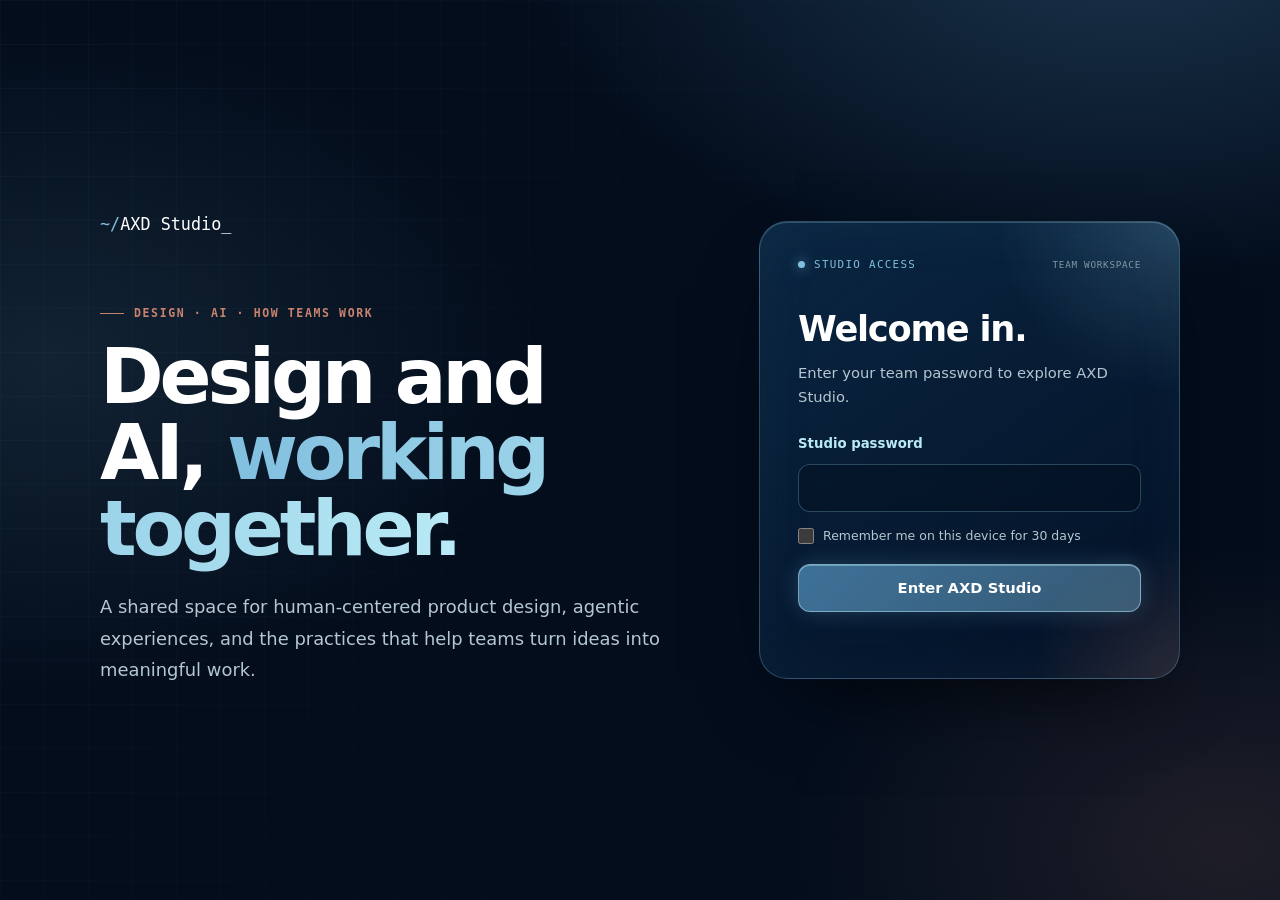
==== public/index.html @ c80568f0 "Fix selected AI Designer Guide tab number contrast (WCAG AA) The selected tab number was dark navy o" ====
<!doctype html>
<html lang="en">
<head>
<meta charset="utf-8">
<meta name="viewport" content="width=device-width, initial-scale=1">
<meta name="robots" content="noindex, nofollow">
<meta name="description" content="AXD Studio is a shared workspace for human-centered product design, AI experiences, and the practices that help teams do their best work.">
<title>AXD Studio</title>
<style>
:root { color-scheme: dark; --bg:#030D1C; --surface:#0A2139; --ink:#FFFFFF; --muted:#B9EAF5; --azure:#4881AA; --sky:#81BFDF; --ice:#B9EAF5; --coral:#C7836F; }
* { box-sizing: border-box; }
html { min-height: 100%; background: var(--bg); }
body { position: relative; isolation: isolate; min-height: 100vh; margin: 0; overflow-x: hidden; color: var(--ink); font-family: "Red Hat Text", "Segoe UI", system-ui, sans-serif; -webkit-font-smoothing: antialiased; background: radial-gradient(900px 520px at 88% -8%, rgba(72,129,170,.34), transparent 68%), radial-gradient(700px 480px at 4% 40%, rgba(129,191,223,.12), transparent 70%), radial-gradient(620px 420px at 96% 94%, rgba(199,131,111,.14), transparent 72%), var(--bg); }
body::before { position: fixed; z-index: -1; inset: 0; content: ""; pointer-events: none; background-image: linear-gradient(rgba(129,191,223,.04) 1px, transparent 1px), linear-gradient(90deg, rgba(129,191,223,.04) 1px, transparent 1px); background-size: 44px 44px; mask-image: linear-gradient(115deg, #000 0%, transparent 76%); -webkit-mask-image: linear-gradient(115deg, #000 0%, transparent 76%); }
.shell { width: min(1120px, 100%); min-height: 100vh; margin: 0 auto; padding: clamp(24px, 5vw, 64px) max(20px, env(safe-area-inset-right, 0px)) clamp(24px, 5vw, 64px) max(20px, env(safe-area-inset-left, 0px)); display: grid; grid-template-columns: minmax(0, 1.15fr) minmax(340px, .85fr); align-items: center; gap: clamp(36px, 7vw, 92px); }
.welcome { max-width: 620px; }
.brand { display: inline-flex; align-items: center; gap: 12px; margin-bottom: clamp(48px, 8vh, 84px); color: var(--ink); font-family: "Red Hat Mono", ui-monospace, Menlo, monospace; font-size: 1.05rem; text-decoration: none; }
.brand b { color: var(--sky); font-weight: 400; }
.eyebrow { display: flex; align-items: center; gap: 10px; margin: 0 0 18px; color: var(--coral); font: 700 .72rem/1.3 "Red Hat Mono", ui-monospace, monospace; letter-spacing: .14em; text-transform: uppercase; }
.eyebrow::before { content: ""; width: 24px; height: 1px; background: var(--coral); }
.welcome h1 { max-width: 12ch; margin: 0; font: 700 clamp(2.7rem, 6vw, 5rem)/.99 "Red Hat Display", "Segoe UI", system-ui, sans-serif; letter-spacing: -.055em; }
.welcome h1 em { background: linear-gradient(90deg, var(--sky), var(--ice)); -webkit-background-clip: text; background-clip: text; color: transparent; font-style: normal; }
.lede { max-width: 54ch; margin: 24px 0 0; color: #B4C7D1; font-size: clamp(1rem, 1.5vw, 1.12rem); line-height: 1.75; }
.card { position: relative; isolation: isolate; overflow: hidden; width: 100%; padding: clamp(24px, 4vw, 38px); border: 1px solid rgba(129,191,223,.3); border-radius: 28px; background: radial-gradient(ellipse 70% 60% at 100% 0%, rgba(129,191,223,.22), transparent 62%), radial-gradient(ellipse 50% 45% at 100% 100%, rgba(199,131,111,.16), transparent 70%), linear-gradient(145deg, rgba(19,59,91,.55), rgba(5,20,40,.45)); backdrop-filter: blur(22px) saturate(150%); -webkit-backdrop-filter: blur(22px) saturate(150%); box-shadow: inset 0 1px 0 rgba(185,234,245,.22), inset 0 0 60px rgba(72,129,170,.08), 0 34px 80px -36px rgba(0,0,0,.85); }
.card-top { display: flex; align-items: center; justify-content: space-between; gap: 12px; margin-bottom: 40px; }
.access { display: inline-flex; align-items: center; gap: 9px; color: var(--sky); font: 500 .68rem/1 "Red Hat Mono", ui-monospace, monospace; letter-spacing: .12em; text-transform: uppercase; }
.access::before { width: 7px; height: 7px; border-radius: 50%; background: var(--sky); box-shadow: 0 0 12px rgba(129,191,223,.7); content: ""; }
.private { color: #8299A5; font: 500 .58rem/1 "Red Hat Mono", ui-monospace, monospace; letter-spacing: .08em; text-align: right; }
.card h2 { margin: 0; font: 650 clamp(1.7rem, 3vw, 2.2rem)/1.1 "Red Hat Display", "Segoe UI", system-ui, sans-serif; letter-spacing: -.035em; }
.card-copy { margin: 12px 0 28px; color: #B4C7D1; font-size: .92rem; line-height: 1.6; }
form { display: grid; gap: 13px; }
p { margin: 0; }
label.f { color: var(--ice); font-size: .83rem; font-weight: 600; }
input[type=password] { width: 100%; min-height: 48px; padding: 12px 14px; border: 1px solid rgba(129,191,223,.3); border-radius: 12px; background: rgba(3,13,28,.55); color: var(--ink); font: inherit; backdrop-filter: blur(8px); -webkit-backdrop-filter: blur(8px); transition: border-color .2s, box-shadow .2s; }
input[type=password]:focus { outline: none; border-color: var(--ice); box-shadow: 0 0 0 3px rgba(129,191,223,.18), 0 0 24px rgba(129,191,223,.2); }
.rem { display: flex; gap: 9px; align-items: center; margin: 2px 0 6px; color: #B4C7D1; font-size: .78rem; line-height: 1.4; }
.rem input { width: 16px; height: 16px; margin: 0; accent-color: var(--azure); }
button { min-height: 48px; padding: 12px 18px; border: 1px solid rgba(185,234,245,.5); border-radius: 12px; background: linear-gradient(135deg, rgba(72,129,170,.85), rgba(129,191,223,.4)); color: #fff; font: 600 .92rem "Red Hat Text", "Segoe UI", system-ui, sans-serif; cursor: pointer; transition: transform .16s, box-shadow .16s, border-color .16s; box-shadow: 0 0 22px rgba(129,191,223,.22), inset 0 1px 0 rgba(185,234,245,.4); }
button:hover { transform: translateY(-1px); border-color: var(--ice); box-shadow: 0 0 30px rgba(129,191,223,.36), inset 0 1px 0 rgba(185,234,245,.5); }
button:focus-visible { outline: 2px solid var(--ice); outline-offset: 3px; }
button[disabled] { opacity: .6; cursor: progress; }
.err { min-height: 1.2em; color: #E9A99B; font-size: .82rem; line-height: 1.45; }
@media (max-width: 760px) { .shell { max-width: 600px; grid-template-columns: 1fr; gap: 36px; align-content: center; } .brand { margin-bottom: 42px; } .welcome h1 { max-width: 13ch; font-size: clamp(2.5rem, 12vw, 4rem); } .lede { margin-top: 16px; } .card-top { margin-bottom: 28px; } }
@media (max-width: 420px) { .shell { padding-top: 28px; padding-bottom: 28px; gap: 28px; } .brand { margin-bottom: 34px; } .card { padding: 22px; border-radius: 20px; } .private { font-size: .53rem; } }
</style>
</head>
<body>
<main class="shell">
  <section class="welcome" aria-labelledby="welcome-title">
    <div class="brand"><span><b>~/</b>AXD Studio_</span></div>
    <p class="eyebrow">Design · AI · How teams work</p>
    <h1 id="welcome-title">Design and AI, <em>working together.</em></h1>
    <p class="lede">A shared space for human-centered product design, agentic experiences, and the practices that help teams turn ideas into meaningful work.</p>
  </section>
  <section class="card" aria-labelledby="entry-title">
    <div class="card-top"><span class="access">Studio access</span><span class="private">TEAM WORKSPACE</span></div>
    <h2 id="entry-title">Welcome in.</h2>
    <p class="card-copy">Enter your team password to explore AXD Studio.</p>
    <form id="gate">
      <label class="f" for="pw">Studio password</label>
      <input id="pw" type="password" autocomplete="current-password" required>
      <label class="rem"><input id="rem" type="checkbox"> Remember me on this device for 30 days</label>
      <button id="go" type="submit">Enter AXD Studio</button>
      <p class="err" id="err" role="alert"></p>
    </form>
  </section>
</main>
<script>
(function () {
  var D = {"v":1,"it":600000,"s":"FEg12wN81s3bUM6y1vsMxg==","i":"9fB9soXeGZ9YV+fc","c":"oXLV5OMLrt3XHEOv3CPk3atXRYw8WUlD0Na0zmniZShFppuOteJLqTtIEODQz1PmYQntAHxr6TyvUQVzCJ849GJ4AgY6feVXumtd+2YmfNP6938nR6zVn+yYF9XFNY+Ph08NJKldOTlBeCQAXUwSFRdMb+6BaEmuf4fiH/WJZKduDOMOTfhLBc2Ws5Ea9ZDcR9ghrxqIz2RQ1kNgrfyX6dtf5749Gdi+Qep3iNbDeeJRvHUfyplx6li3kDaOdeXg9LXKAZixBKJBaGMPYiBsXiJEenYLeZhMew3XDFFy8NE2Qz3LhUCB12/c8Zcg5HBI3CN/gvKCh2mN6s1l4IMZIwGohQF6EgcgO/[base64]/85QewNnTOURrRnktjUkEamgmj4EwTKjOoQK35eoLLn0znckrnMt4IrfIyxadky0IjWmLeO9eh7c15jtzNz3BYK49y+45AmBCftKxR7558FGcfc3sRSEzo2fJu2kANy2d6B5LEYW/zykn7YxflW9uw/kBCuE1dMS+f+VbU2npSbD5MHVZxV9wiWNZH7s6QhU3bNurqFuBI9EN4udP/dE/JXlWViImKXUIh6uXhINvtflf19GAsQyfLrDc2ma7dA7xk19NIk8AXH39zh4+yiy6TNhcGWMsoV3z3DAtrY1QM8meqL5t0UGPGRhmCRh+9sXbe6Ah8YUw+/SrPGetDCsx1rNVP1NGdig5OQ/WsBcFqtLovMpA8BiOXQgIs+mvusndl3rO/al6o7/IgRZsYWLJU9qYvVgYzbVWmCPrtRoEIBLwanPc7LKJd35z4E1uiFjyyLUO9NUIovxT7EqQDpLxunobB/0fbP5NpF5xJJYMH3Iqm9gTeZODSQQDFLmETlywX10YS5jDeKjxssjSHVhEi2G6c7EVqqj1ilOM1oh8n8yiZcWbgcgS9QpOSqBq0fBDTqrWwu5Akdcrpyr/[base64]/6zqV819IZ8vO39lRRC82rtMfav8Y2vDvfoRmQrFYcEV2bkuLrEWeK7reIEhSoeevaT20FQFksq2+ldpUcHBVA71UKhSrzDmsPWhMC4zJIdip0wshh9+VXl7+Q+NLKlXXwogSnkrkui/3WOuz2s2kYdBBROQ1oqIeqbaqn1P14ckDisG8cdFww6a2zfj0BhDJzxTNRDH3zcCx1G36/[base64]/3trV1kRpQqxGPQ3SX5hv1HRVfAGSYTkZJBNMzUlz7KaruJEETCc4Hcp/2XZ/VwosZJIZJzO4ti9FUvJLh53xFlp9vEZf1N89b8OvWX44/f/8lPYo8O3r3v6XOirKkmpxZcdD7LXgdXi/Z2QhOTSUDK+hB8/KUZxoAsEp6bM7gESWtQAID/cBQytHlwY3x0arr60eA8plhtFSkF8XV1m7Nqcf+zifVupD68lMbJO5/Kqn6XpIWAQd98eQxEoSZSU9Z9Py0qkAVhs+C1vugPjGAMcGVAMEBUHtY8LOermTAJwYEsZn/B3pGHBYiKp9G3aa87HkVGX9LPYR2vaAQ5EKvIeDBwnPnkOg4tD+/y1aJtJf7ivdsufCOjH83CTkwd2XRtWy4DyYJJZnt3zlXaR8m64O1TpGyXjgNhKHA9xspBhUpWoxwYPKPEGB/absV+C5jNWSvt7sCL1BZfMSniceM9FhaI41OjTh6uzLHqPE6qrn+pwTP5sFPTvVoUScVr8Od19D3XLv77xYLqeMN/fLxVIw+UWnNq5C+tDGaoJRyekeeixJZsG9CLFwDQMHmHa0iM5UW2fGq/4ZJkzUaS2cOtRhqFmQmcQWa29uIboDIoGMT/29XVaLk9lXK0vRtbYkBx+1VZq9jlDYfxYx+duGTk9gcm0Ztgxb+ntSij8rJJF62Rz631VT96imzDA/Pcj0jMGFughBOZ0E3Scplj5RwABiOU94hhtNuoLfLKOOOtHf4Yyk7vdSSBliLx9V/ORsKZULdyC5LGyh1aoMZyaHAMzkbjAPpakYet6lWiLcWvNF65CU4jELJKGtpjaDWaw+rFAu97YezdsLfetQITKGeBix6SCj2mrouWNy2f55TaJNjIk8aemqlTYCLQMjpl00wy+h7INeuqUvgN/y1FerCY0A/dtf2EXpZfmG02ZC6CdX7/9px+z+Y8JvqrCQwhSSgZofzlQ7xNuuHd1yc69QII4lGO4HufHJ5r58hQD701q279kP0zcitCDbTjfRu7qOjB+i5lZje4FA/7IUGNmyAnOWjJPTzg6fjduJgcndxttCpItRzGwhCwxw0TsrPOYBz8blBSRCf41BsNwPb8g3+JerAkNss/P6SrN4KU3CIcdqI/Wj0uSHtOAZ6ZdOGaPjA24vVcKsA13g52Um0FkrSP3vAI2X4nuz54u7zr280jiCJ1gmHnlxk/kF7UGn9FDO9j4d9ALwQfnkcncu/d65YFqXXgYb7q6QELdiAALtKFwJpjuq6zawerO1oDXp6XjLAA50bDkV08ehL1Msw2RETt+h5hUERQJiyDTmDCVxU3EdTU+vjEdIn/fxasd02SE6/DaSIAMQVex9442KKPMDfclganq+iYTsOj2LCauAonwmilsVBctAiDINiFBLC29xDKHuaz659OpZw3ChJOPJ9BxOla9e5NVbIJuLwSmkc9FMaUIiNeorrP3egLgEcGfO+2K02M8/j0Ow6lrHCmQV8DqwG/rBPCTWmVZAiE83+TlRkeCCg1l7a9IuTXS5zgQQV9pcjdxIEcLciZqa/j11rVwu2XUjnvTT2YhrelINlFy8ohn0Lk1fgMOjk84i4vnay6oYaNZG+Fx+DRuyRRtcHfJSCnWjx0FjLJvoa2TELXHbPrZ99q7viBS8y2vKbH1feT9h793kCNtJVak2TbXgAISzHa0X1uwwjL0k+PlKDvbopKsWGpYlqUDPM9rzHxbvoaZzJ/thF7pvwGN0SR16ry9w6K3uNAbRnvGAw4d8sbVlKmVuRZOOGEo9ADCCr6BrcZLKa+W1giUUOz4cuBmPHwG92u95iamjEBv4MzQmxelih3Qohqbz4NVfLPOYHfs6FgxCvsq0MjEUld/tb2x6omVbxEFntv2z1mko3RM71xNi57B6JvSkUsD47Rs6ftLOXQELoG2oFIcfwemt9/88Dm5cqj3e8/4osDh2fKf/bnbquaM7GXv9zjiJxXbrnyRpSYmuLYcrHaO9ILJx0utcc6yLc55/ZdIl3tsbY3QHfJvlMctkilDNmBOEyS+tAYC/uxPtx1ONPpVckglNXYv9eaOwecP6/lwX9lpLUMvPlzQNihOPyu33CJpDVKK3bExEMqR52CDm7jdZ0KtloRDwXOYgess6SmzO6bizGAjXXHM1ENCxEY8wyQ4LTVeZ1dCzVWY7p4Z/BTiFXOVm5i1D8wjX6z7a9WGFyinn7VfD1hF1sHMTeSn7Dr/mzxXWevsENTpFVHqes336kNpfT+biMr6CcWjTXaxasXAh0cxhOglaM+jcJR9cuv/2vQYgrmhL/SpFoUlYWisW7CYaFTv6TYwsYU/x+WxF2enJLPvj73VVs1xmDITApX/7KET76NO79Qx6ETP0VYnmNXcm8HMtXXUi7EDpm3hnwAvLIwF4jcXOie2tsiFT+AA43U3WMIF5r2thYrYBqS23hqoMDSW7ioisUhsXRBLKFzeGJ8wV50Ay0TooJm/dCoqOaScS5EhDwBlex6ST+Wng5nYF8q55A3KQSu7izMsY+FiMP7RHip/[base64]/ZG0zcFvddbBxb9A6SIznagCHz4CCrlIdw07NAZgrZiOxvx4qUa1uIgj6A8a+rnT1CiUOLYZl9jHNwUXqDdbC5CFRs3bEZJwuf01cdqKN+au0yRS0ApQmQIyrc4aFBjBXcvc4QrnVx8nOWtW2Ba29mzpRzBrDgl/s2ioV0Wsx7zAyTMx8M8LTcd0jnhGr0a2z6BPBy0S5rDV/hgq4YD+rNgqXO4G2fCr8yenoEkEOW3tkSkOtRbQxONSMhcLoYBHNEnqvPugSmNyXvrfXG7f+w57XbzEzIONckaHkNq1aJghqjFCCXZhQ+ZZ2S92O0z84u0AeK/AJbmStw10tCxssR4YbfHPFFdl2YlHPCMNRZhyaCOt4hgec1E/PriVtJrbTjwFJyaJVOhIeUZ2TyEaYxKrfWm1TJlspVT4orqdUr4pF+Wl/IrUefaN5NaHRnk24mKlXTkIPQ1DjymYPHE3pkeSWNVcmSglCYoF/nS+b6FaUbUChs/w4JRI4AlasEMIC91iu4dG4VSgG7KSehfRo7pTm+HwoOLvhLZ2slMBha4X5iogcXtRm3HZXGm6OD0KBayyPoktBU7ZjCO625iabByPpyw9n5EreFOGWAqcRuCdtJxCdJXagRNdMCYQQ05gBDBM8b2olDCzCjfQYdSJTlhqBVn4d8q0GF6sJG+lTsPtAUe0ySXUlPA/lyqJ8OVohStAa9ALg7Y2uAsVv1/6B1gclKnQFrO2tO4rNLP73C7bAQeFUpXVqcXzoTCsv+p74/GZqeTtXNxgfMYeFBLURWBsvxsmTEvygr/MgDq963AzeIP16DsYq42NlX72CzdWPSspbN1vp1IhhDCs/eU57OmYlBLoIUW+2+TTjmvsVa8YZlTbYIhT1sp3eL2nQcZPGOMqh0zvgeEQ+f9GDqVvDcpc0C9CR6Y3YGlMNXSnLYYlDlX+HdtaA8vDRvcMRkmTblcIP+CVreWaiZXQ1NCG8K4ElIxyA61kM/qMDafiZvxcEYXGbTc2I5+Jv46L85Ms9bmSvs2owntD89UlCBkcyIAnMkqlraPBhXYVxGVtjVAK3bxXCJ16qXnRT2x/b+kA7J4aNymn7504xoyHoLXz8Wot42fnI/Sou4ayndA9zOUk8BeWuv4nbuJP/rVhynZdm4EGBtcZENy3NAixNCzGcirkm+3z33nY0keC7DFo1XellWPgbHjtU0BUUPkk+3zebwDv+xzRMYtQ9QYlwc3PJs4eNlEsWK1JXOESCasmDC1qNHQEJqieXt2+ZjGurymxRAlh00GJSn+T/B+bFZhgkK542sTQOlehsxp099WIfmeV2+fuJEOceLHV+iOGaVwLOJq1NP+ae06Mxd1FHse6rgzbzZ7YmnQ3xCHJ60HQPoJbrZAsn7E1r7XaPEGgrRiOhiY33L5j9qATU96SgIePI563ThF/w2I8lEXwSBl0bax64hFDB3kw86mz/CDnKPHiE81fsb5JMtj/[base64]/HmrAaUJuOh+mPx4JVInvfy8F3LF+rZlw/bJbA0DvMMGb2dC8EgaFrZPEieM7DVavnaUS/TWWEH/uc8i2pswYd7EsbZbQB0fmzh8Y0A/4R1fGFJh4wOfQZB5hgR2oXMvNEeTfhlVlIEBBx+ORWMtEqFQynK2S2xISnm8g/rzuTKOOw4g8Xma40dXlLdlNpsiqxJQbru4dXEBFxIn15l53d77HmMatgnCwEnO8tlof+uLe1ecTPCcWiMTYECLKDPXqy80XAJeWo0QEnRfHN7aEqqD8V8ADpSTsUO5UHRoZ06L8NApIHuoh3usS8Qq5MofVCnnJYP9J5dK0zFGdBsMUc4cSQLlV4s7+R/pUgg4sh9RJbnydKgFFffvAr411fZ2wfecVm6d4ctWpRGwWR/KJbIL6ebKVoRVEm4DMridl/wEnJZgz5pJ7sPXmYEPYUzmwEOFJVoZBqZu7sbyz1Rq5Bcsk43h+2Pe8TPJrGy0QE0jZsJS2sL3Rbu0NzUkiZKw0f6S7L+hPhgNq84LtcITBq3yaMKsJK5+bbrT/2Q/25084UPPcNw+zjjqB5W02ZReorKCF+XETijOKtU6MgqK5jlnUzlOIeYby4Fil+K9IjCzm8JMGrSqKfakdC81u5RJ/NZLvt9O+BT8F4q/tbLm/kh25w+r8LVGlFg7Kp2kVwTaVsMw+xN2gUhOEPrpCqmu5QKYhAj1wF7Fn/BoxeAaoj9YWbaiknEnxZstDqwLtjB5LoI8uRch1HCc1qwhyAoxkwdOEIOeyB7a85uqjLgsQSuOAuA6a82RPFjFhQ1KQ3SKKcmeuOEntIo1oBLXMOPYqyt/4pQ/jB/MWAT2Bdj7QxlL34X7Ffg9UeNwZ67mh1w39uM48HB7Z48cly1kg262xijXVXWJ/0zUTPjsqbY80nkhbp6JJKJ+7uhgiG7KCeJq7Vg7FnO19ONt1S8emVnz08KkXwfhBl+rkluODT9gL5sVGFfMX8wnz9BD8NbRofEyuc32NIlESMHXiFgyp53QnokTmYSv82OoHBkyCESUl0uzStS2KEnoJ3Ky3yiqY/iAw1+frdPn9YMRGy5WgfFfxM3hcALI63hkbdVPGt5kV8WQDZk+HGtdms+AKyxSnopuwWDmYoG8tb+OyLZB4KCmPuQsX5+JyNkLGfAwLaduu41tG17TDuW/V0R8rYWeTa1tJq8jaSh8+llWbBpIHufJkz+KD2U9dk/88BMGlNdF/4iROYqgJgCmzm6viF8ccl3C5Unj5cBnNocVg/9m2UTxReGP24jrg9EYXcG4GGETq3BGDUyXZI4FTxduGiJlBdKXmkxj/gdr/jMtSKORMU5KdsqQXGJlIJXsf1TsE8KgvSwMJmjOcbPgWa9SPmQ6QDkZLeSTTxuprWT2OD4OtsRNDZy7K7HQHZ1Pkq6purBNrM+r7R0W4bbXMRUOQFYK0XnjEQaUMphd4YzLlO2/6F36zrCTEMs+Qi+1ai8v276I7fUI8hmEkUOKbShtzdhC81u2CJYSVTehHxUB0S7CjNI5mIKchuQh1t7BQmuyDE3pZwi9lA4coycilpmKi1OSDY/3eVCGxaPWjhnFB6/VzQXBXIJoW8LFgNJoyP3QKAdhlZEfy97VYVN+hp7nJeL83SOJbYjsKrrIbdI/Zeb2rZ69gT033JoI1xx4Uizv8qTJfN2p3RCrO7Tg53Uqdk7X2hgZix1dp735EZP0cjaFltatn9qQ1RiDgLtmxPNn+z0qmGz1J5WVhoB6behlehbtXVX9JzKDh0m4kK/UIk9TVCLf6mIgUApgR7zYACLe2WYskVL2tC19zKNoFfwMU895UaOCFPexudjbYuifrDNUxf6aKcRl9oJRMiTHndYyYS3ZHCq+fMwhNZ+VfWDfqHlLyAPrq4pmxbWwgDiR9TxEkTLCma0N7vJv2oRUJeE/V+NZXIJR2FVfSpIfIqR0Mfc4kN23KSdcfQ5DmLaz8VxhL9EVO96h0bnbd5BghRCtvJC/DrC2pjVllNmS3F+3sWPFmCp2GQTMpScYVVRswY1hqQ3a0yBezAiukdOjSGC6K3wgx9cRRkHPtIRTiq15M/ybYLcN151dbTLTG67CQQbTRx7n6P9/QC4/2MAnyig2vVYZGXxRBLJO1hnrQ0juwsCxwyPwV64RDqphEhcCdH68ez35t42y5QmtUUOmp1kyhGJy8MFUNFAWwthl2KJLX/[base64]/foA5hkkhqG4i14P2K8GzEEInfKnTgglVDRWsivQt+UcnxI/r7sDQhj9JCI7aW65vTF0msFkCC0BVWAscaf9ACqMGz4/7pdH09A3AH32CB1Tf9hRgCVsA/g+4ESdgncCRsrCJLbnRF1rvY9Nry+PHn988tV4PdcTV0x57D0Ygc4EjXB8oPXGVxDyH5G12hLJDHrExi/nBivOWNL6BzZXYFHEQExF4hhIKzYGYVtMepMO2Pk9hD/DRny2lBAgEJ12CS7dflCPBBtDPhIJCATTWhAqj+DK/elBFjL6HljnFDifDq1BO2ssYTN0dMz2Xda6n723/CZEL6uH50YJ9gviyjnAHTdmCfOySrYqXpopea1WZqax0cJ3UIChz15wYmNcVkusWt8WV4ORvAtI12gcASSkEcXa0xCr2SLhfKxqgDADiYuyCdm/7do1I79yiwLCynEsXPJPd6y3ARgVAB7R6zD19Wvk+UHjZ8vc1e248ZfReisH58r6/GF/pcKTp/B0JgN0eixpLpWVDrNel7NaDVpEUknKqm5M6Y/ItuDmiD0xG3kIXKMqWk/PP+P4mANmba0yPUIZgGxnfxgyRvDTfuOz6VulQ0zf2f5JMIR2GXxOtVWEGSEWeX+AWZw4iX/j3nzBmIzoklblhqsH+4sLkbg/EX9GdjrvSqc8dd8OgSYEfsy1403Ths76HuRnzipPJ+s1vREEGFdezTMU6uQKpTmccm3/mQ9CN7xCk7H4VAfH4qJk3J6BO/V/dj+yeo6q1sN7JrWVcq1ilx4u8lt/bpUuqtWDfUYX2klaSRvxtz+A+M/eDqFquTOs4xtD+ZFtl7FsF7IT61GVyfMSugXJs64d06t16wHFkXOrgYzKR3TbknYmGJK6oFkpIZuTt/OOLzs44OM3J7P6Aw6l29eHwKAifcYN9DCbjf6jHIK4+z201t0AFNF2/+0dbJiNm3Anj8T4HMrP0Axn2AGxlbQQXCXYnZP0OIAQyUyBapXREN4bFiR24QRt0OgjJvk+IpaTRORJUQksGvLgZMxkch1jfDy3EIhFJ+zY+2KMuSh4L8PI66pzg+gwSYQpayFpAYYtV3VG/VdDFQs1sB/ObD1+LSxQi8GdWWi1zXILPzX3Ynp90sm5VDct05TnX6vHcbXKWAMR80lcyzMUOCB06d6SjV91GSpiyq2wadXWvVGAZgZYZD2lRcyhyGjUiSMTe4Dn8JHSsrdpWjsUTHASVLbB2t7bkdwE37+Cz+04OXgLYHc8OtvW8GF3Brr5agycYYnigzqrZ2W/3fcoey2rPOvAtkYmq73QK0eroEz8lQRYew/3/JsGieq+DObhtBKBy8ApOCwD/hNy4MEWYIqYl+oMbsChGJ0cVvRPzf2ffFM9B+jSw6d8850mh1vM2ZjoqT7Wwnx578Wk8Dpn5H3j5Hc8sCnilF8TVx4KZBGy40E60SWlFapuppGQaS1ZNKkGZOIid129S2TNl1wtk89yt3vKG0zI/Aj0TmUjOpAdOYwJsZITUxIhHM3IThmoW7xjgl7S/qktutJ/+k3A7ug65GbUU/rhY5C2IeCe22nCXKa/SF+sLxf8pJU0vLlbsjTXnqhcHCIJQMMC/QW0IUxlLW2OeZIYPHNj0BGS8vzNV9kjxAyEh5VwM9lRfFfyvS+snV9j59dqrAHcg7/oudHNJeh+tvbv6q8oIBaATOtIjGrtFcfmVkozv5NSBIj1DEyFlTzgfyxCqq+mvDUqvJRM+IrLAjP5G8WL2iNgKIoO/dXO4v9EfsHUYKh4EA4GBjAUVPPz8F1rYL8Wc3X44wly/vcosYMqlvbyWM5tK6uu01iXLJreXKRzLhlHZ4nY7bjnGqUPAVVp60bPGKAQ9OTOcOGnZtuqzhO9QzT9Wt/iMXgiI0K1fTqE46myQDWtJ0NisG2iLNxXwQmjB5hpHKmb9SGOY7NkJTUvWdE7u8ziHU7cmSk9qIEWIl6usIDk2cx/xnqn8KvMjhJlxnEHkeuxSWvRGrLAAj33FLZ2/3aIMeJczwPE4+7o2tgemUmBmVOSr7P5LchMxI0UxM3G4G4mdwz3qLP4wRtv1lCBut7fpikddXkq4KQps92W8E47G79TIKlb8NILFlAAMFos/VLYn6sg7F6Rgf3L03ECggrkWZcZnpScZleEnYLmVl/tZmKduqRNYnEeX53Sm8FBddwUucsojPkBoWEYG483YMHHxceaG/H5l+TLiMH5Fy1lO/LPT/QO9e5G3pFXdXGz2yXqCT0zf28efSOmWUaWAmx9B/389jDNHc/gxtMGNPRXx/fE/xxv2bm/Ul1CKEWrLs9SFtqkEuMgycLzRu6LYk2pnoDq5/fDqk+CjGLfS0vdOFLe036jpcGwiKowLGpAJTh5M3boD6WKAyAWTjnT7HQAZiBgwwEc5cXq2ygBV6qYi6zNI0p1XrfmxluD64/uThXg9K7x9Jtr/VAEXTnhAQ2nwgy6/Sz93/4aElkxqOfiqGMdn7uJy/jIykeaf0/azmHYXxFV11xiBuoCzRJOA2Yt5xfPhfIhmfb86wje1QqIekMUgY1QFC7du1GUvLfpRoGiOWUCRGN/dtjxiPTi/ierTMC8eMoXj08xlP7oT5jkx8+6rFy14IxzrqF6eOVxHd0/c88aTwTnWRwtzYpFpfaQBcF7YpphHw+giDyxKAmYKda8xYIvSHhBv7JU7/0deDwQnlS/SGIHop8LI3au+rvWuLEFKwEcvPTWPHquP8PJaiGoMoZTyNcXVHPXrqVH/JPixbdC0E/6wcANmR/Rb4zfQFEiZ7ecWuVsoufDsvD8WEt4FZ3q6HjtYVYxRLPiRQayQyhgmVk2/R0/+6sDRBYde2PRj8CjWBke3HcqKFuGH/ksgGLg65LpGLZUfcYeZNWnYTewzhfcJGOn5vh86J3XdNGoS9MlAhIvP+vJUKACu+QqzmkhZmbte907GKU4AYXUvAl7D70WcXDD8Mg46mU2cNqEENZ5aFEhgUPRi/+c3NkkeVX16v4ji2foSCBvgtq/Q+YZJHx+stFCDoryfzlEHlv4FmydirjP8YiOYFFntKo/aRuelAAXR6BWkQz+B7Oz0N3YrUMFzDq/z104/1ECum4fbD6SmQ2GkZ7SuNcEknkmqMQtOuUuHk+vXpnis9KrY93YRlmmrJ3sz4hKkJXUKDed8FkWtsiWNZtldFCaLLjv1SWDA1iBEtvp7xh1SNJUSY5ZFnfjvyttUUtAgNRjRdIY7pLYrW+JGDL0ahjlEJu81vyHyCg6DdNEzMlIEFEa5tto+LV/Q879KCOC0kIDADzW4Ftmbxyt9UgzdSSZM46nhLySBgOp87nu2Kb1sGCGPe+GKuFdC8T4blz01J1uqEcRHQsbTqHWbq/uLcdjOCGckd5KgwHjkvThViu0uFi6RSeLv43W5MPSEZ1tu8DIr3NM9w7AVeByCbGenafLMW5UTGDlccczg8FQMHnJnK0XDuf5EuxGpmzyAb4SrPIaLA5RYOOstTlx/CDWRLVV0TQOBWiG/g9hU8eV/thtJyfWfP02X5cU1EJNq4F87WAC3eQYgdJ9vwb26zNAlbYW3jm0Ne3KabKo+HHrxFuD8hWHlraPyJ0mdkqUvhpgNFq4ZGEBUFJ/mWPGsfvLsaYUi85dB6PL8gqK0N4CAgpIpm1ZgHUeRxdj6KsdgT+Pc+MhhSv2NJ3v+lrk79mtxNCFnNG4ZDFcy3RonP9L3I1SKQ0QJ/p//YZk6bIhBQ/Kb9ZLVw9k9Qghtw3c/jFjJWrKndART+Bs/zgDXK/2zYTxx+w2a9UipGRbcCNAdaVtg+p7UTjYckmxd1gXhgidlaQqFlPusooIdhvJzjBIZS6HYwLOCid8AFn96PHqXJ+B5WuWiJ4wuW+mtl0CMt7boTcZ4t+jdDuiEw/rn6QdFD7PuiIcb/KqzegotKuTFLqMaEKaHGfFPRo/FS6fkNr+6mwa7n9U3ch/ArLcPjW83ZwAah4M4TrrKSkJQ9hWx4f+4/aeFRBShLHGLYCrZE4gYD78X7NJa/c9/dAlOxJgRPtkxCjZM3/3W3/anZ9sClj/kmGFF+AI4yXdxsn1zmcPvNVM1mV9oAMZ5N2WymkJ/XQdCGG8qGRfnPytlHeb7GtAIKNRR2/+CX6besRb/Pkhr7e9cwkcSmoGYwbyfNLjO9TsqsPtxuWuxRVOZXuH4I+W6kGxJClHF1Bt0lq92/Cr7Zky36On5PYQ932OKg6d86Hz/[base64]/3RZoeQnGySNhAKHI0ierXhJbzky4X9ojTVrrbNxGZ4aYyCX8oT4fb/fD+9m3uFws5xlbZobCNyEbwO7bkG7fcxFWBmYzoUCmRSVrc+5F0GucBhx7Qh02inBT65CJM7c1jdeWfRAReNbV44kBLsHzm0VHrF+fboHasnalYDLYza435e9C0rr5Lw/UlJpbPSLW9oqT8OgEBMbcs80ACzA9BAd4Ekn8xyt3WKLeF5mA9Wscj6b5TH5k7V+8/sq/RLq7lHxNi6Tv8gyzmD0wvDxvwYrg4CfNr0za19QytoC5V6ZiY+9tcLPjE+OHO5Na8vZ9/SK4dvq4zPlFsqP2brPCwxGEmGL8tBxaPgVzB8yjM0U+oUqRHv4QO4/dw1NJf0e1vdlOno3eUxU2Qvyhk6ZEIpFtgrozE8dBwgRljRPNshXy3Fc/iNB3uUMg7bkMQ20Xlew6cNaNGk9F31oNAs7YccksiKsrpLqBNQ9WdF9cdrKPh3I4gy0Im+8ZJqJlMgbR4qUNekKpC4BZVLByPKQ7k8OZkekmZBCmBNN/dMdiMoKPd27ulS5CbGMqaS8QtTQYDeHNABzdDGEBglU6t2TfBNoMS1KBqpD7dMRFglr3Vhf01rLFTR0ZfNE16gslE0EOLcwRB/FKqDwNvLOt7scTzHgoVymA4rOuG53pbhc3eYMPrzruZpSHw8illb9hW9Q6dulTdR6Eg+ymroneHsDuw/BIwgvEuOufilo4j3ZigIh8oynPKMftJaUgnqeCPG4+ZG3qM9kc79R5k+gz39SMP/isAj6OdoxSWGwNUYVleT9TEyv9aVjUwEAYMv+WCyLCkySWSbtQPdCr3T2WhXA+SQgc/VdMnR7fr1u7XNJ8b09tk2vHoxlA3UaBqW+2FOXYRwDDBi0hMrMFJhJ55v/9EkSwfHp7tV4F7RgSqgH8t1vU5TXj9oqJcDyhPYbC7wzlU2Hkf56XC+CrY9pRhOGM415nFamaIwPnIOBLyGkMKLOzCk8zSnkVA6Zu4UxtlTXiyV8w4SqeeRyeb7CWNEkYktBcRWo+YJduXZV+zhwHLx9ot7nN0jsWvtGrS3aKe8/yQl6k8mRYLhuwdzZviBz/pWytC5KvgqnyeoVcrf2cQohCD95tuJPkzqYWw04i5nf2GBzha9XkSF0W6beXLjmlTCaDBk51ZIF63dc5fUgjkOw4to2zItpKZBaqt23euGre9qSYVy4YJ39D9YGhKmV7lgKT3+jPcbi18aNKspaMsUxTw3VneuCxKYHteqlePPRY6a1GqdFxcl4GmAPS7eS68IH/CvarjlCjwtowwuOu5ObItGUJ2rzXPjY0sv9vh56Ps4vLastAKccMumvX85pfnBnNWN4anz9V0ClLbO/SrVXepTKMNRAutuHYl6gThGlFS/x1GLpXebKtfo4s+Iqt3dSMD5QThVG1WbEjpO6gzo5DfFN0X6rJ8iB+s77Q44o0G3vrlx3wowwYzZZz59q2I9hPhAJfY+tuMpy/atItHVHD2MjkoZQuf+tnpPln9737SzoAYRHZB6q7MUjCmdnrfaxDS+gJIerUPrpex2cnfUz0Aw0P2kLt4SQyUvFjg+PjlK/S64EPcSvhHoIMttJiZnUXseUU1wves7cYh0YQupV36JStIw5g4GxGIq6vqP11yyVeGJy21g0oEJNQLMSCwQrj2KhyuX1eo/n7Xa2GCzOMmje7HIcUsjxYMwbZpMCQ3Nylm5663tIyh1lFVZ1WzPfyAo4/Y2HyM3kmI0XXidqv/kudoRQBPst00AWXPQGx38wE2n0Mujyg62lKBAmt1zaiH1S9XXrjbOTSKjBRQJCbHXii4uddCKEvwLxwcX4oPXq+GQJwPuaC2psNYvVIN/nFaMOafFplV7ts5AAhmOH4CuQ8RChZT9ti8BO5uVhOqdJXEP2UXd0Cum8PhtSqAoyoq0HZqFyND3yZnyT92vIy3RsxEtLD65DZRAmX6cynwYA+XATCA9ly93EkfX5NG4yl4cZi9Z7gpr3AvabJidIOXU7EAY294z5X6ufJ+s3uOpwXbQYdMp540YfY7/guwrwksrd7up1F0k5nCKPvgtDIs3mPJAa6ipsgK8lgejWcDEel0bGff7Bo/1o7ZODbzIHMF2boizjT8cUxZ2Tk1M0+R7KZ1lYVE/zED0rQkL5xaGkkDwnQRMYHEK6c7ZO06b9W/WTeMJRImD1Q3DlO0cP5WdCI3Qhnm5zCfcwyH+Z+DmHZnSdIEh//[base64]/HDRPlcf6QLJOoB6gln7ZbbrDJR31SkLnJU5uuuKeeJWzVYUaNQYzi+FMElbMk5yx8wVpaDj0vqZDTMJXv0yXFoMxQHth//49+hL9w8+Cmy4eB818U6vhXSMWHbNqNKaBDxo3dq6FmSzscmokokxERLf5qJUSbSp2OJanrFR1tZN51yfA6Cg6z/oUV5hcYMd1GC1bIUNxRGfa4P+QcRw4jGi60TdCKYJMZBzYEfsOutDMJMM8hZi1Vx77AKWVGJziLcFUkDkRPABu7kOmd8o+Iz1A/KPeTc2fwmBl4HQ/jIeQlg9xG7ErHScavYMt+XJhPiSXK8aR3Jpa6+oPBHACLuNWArsP7u1nppsFeLZg18FcmhoToKAfzYcTyZIJJlhxltjisa7BmpEtH5pxuqqbUdEV9ot/IykXPS6QxgDl/B3R0n9eS2tb83bpIT/WXOmbFQvk0vy+3Y00KsydrAJoF/cFBGVhbP4+lsy8d1zoJOaslMKeAc0ehmpcs7VG2tp1AgI5ABJMvKSj6MgQvHwxxFpbf7C2L2hUGVhYMYmZZpUBx4+FhnqvgXO5cENuDbWo//[base64]/KjC6mLwgk8MxUNIQlRlldXdvDUn9dPXJ3EdnAhwsqqCVmyRaZ2TiF3qv+sDTDn1Od1NSxTYiBTQm4RLunumeWWRag/6/feXdqDSA4Iik1P1+lT3pZraziDcVThzCgtRqb3bAV/RggJtKrn5cRmr0rxXJkt8E1a89TzGPZ9ChqnqKSnU5NUiLWjDpa8uT2mJexmk1pKLynvg5EC/F2xtQU1bDDXbrnq6XasLWq9/Hn96FPDsdQygVvA9aMtSjScO6dShCWpJ68Iu2tNFE6NhSiiD0aIg/7Xmoh0JUR7PyBTVvE0F9VT++SgDjxNeALS9mfxSIypLMIzWxoEEkWG4fVbRO+PoD7oS7ZyXXZi/7VVAH5rUFXMkjEFtmzOG0AcQSqEa1RPYplUA5NF2n+gggFCI0qtoisXH1tgQAnwCShmrLSXZZ2ylAv9zGgj6DwBPE2TDdvmPb1iig+olx8sk2Vk436OuH98qCEM0QvQBSNX6H2G038jXo8dKYPfLVyy9qp5nahHRSL2Mf3atI1FGne/CX2XB5AZ/eqjkpbOofXSzFka0hbuRaWcXDdmMaroKhDoySfjXAPiKAoMKVELgJOiBlKc800ZvZuCYdc/KmrVtOfP3AFvND4K+ZxHN9QuTgjuu6rZi36AulPsv8JgndYdTng16NSk/77NTqStIa5v5i4pTh2BsLK1mvLoxyKNhnjgz+SS3GOjTFZhskoyouOGK4/jGt+HRHYBtukjhndOPQ6FXxPjbSVKj3z6C07FqALl6pjGoAjl3bySvXkmebg/LUaZ451i1HicgZNtA1NRoaoGxmixPRx5yqVOQj1laKCQD5nI5CgEMrQPEOn1EMU3yUKyUyh1kPVksWkF+6Gz8KOVuROZWcWdOBByzEmgHOHOHH5ZsnUNl2OWc1O4AFinAK0HYaBDn/Z8Bi6AnrMreNnld5+BI77DzsjKqGVWzVxrkGiGI00AFFdNEltCRZZa1pO0a2HNpZDplth9IsoVcp18/R11RYBvw7vM99ktJ1tqnPYpx9t+2IKWFGlhTnVkVw/+b53n9V9RAaUZMMVeZqBj4a2K6wj294e7Oc0jOIDEGsGxBR4CX7j6CV5xAbzZxPB42DD50Kq2oxfzbtGevvMWMimmp50fNmFmFvvdo4eZwlqp/ABtyWCNIKejTw6Hk1ogUpbHAyJKiW0okEII0AiX8HOGdjXQy+4HENsDO3vZZzR2z1JLt6xXt0x0B4qvf1HQVIae6gUg7Fm9DyMVQYgsEi6k6IjvbsxOYlj3jM7oyxOBpYzdnx5lDzmNMp9e+49PnHff+nyvLmfbT/ztrMEND26eBdFU6l98BAiy/ln0nQ2x9foHAsimRmKwePUIQ0rKHKa3q3tHuYMfgJs/[base64]/wPEE8byP3+AyX61FCfyGPiJ1Rmtn6Uf6Ah1clOZEhaLegeSuKwiXfnO4k4I0Lq/ygr8yIWN2bimO0btZgaFBgQ3/Yh9KL82EDmJxsW1vTondOBmJK6HKNyHi1dXypQAzr+3LKlWoPiiHUsZkI4iKvpYyeuuEB09tpSeiQX7bkhAwtMn6ycqpJNO13hS1X5VqqID5R16IdK2UGqbacFElLSve7eMQTKQG36Hx26jxVpAMqp/kKrWZIdpLj7ifqinGO466FQRE2Xdpf9uwPm7yqHdcMm92g/LIyyHBzP5tyWKwM5OspXDTppsNxzVnfWZNuK3BZsR4elj5gEA1c/CGwOp7ERYA4XsGDU9Yb9ESKWzPYQU7OQBnLoJW067+nQJ9zx4Ikk7JkhlegmkOh2/YzvzCc5C+G31kMwdw3Xgi9obLEA0XHNwWdYcMbhWGF0kdkQcAQxx4lUcU6+2jOpDD8NULGyiN00wgETuyGeUAzRQDozsBRPaxniPGgdqJRmgjmNNC/i04LOSZXGco1EGt0Wy3G/WR/O/4TQquXEgLd/OE65sHz6YCt+KG2+PKSjudxUpCGSxX+8eHA0z3gtODgrB+JrdFVKki1E/GIBrnjh9bDUhwy54IFTcei+BcOIKwxQOx7nZJttnySz4ene3CWL24y5wo3alodk68Z3McU39qqj8HY1Ez8v7JtjgcwyuwOKRt0zS0Bo25sMcphVstm15APt4oYJBV60LesDNxUKxx94I0+J2S/X1OcyNLBaOg6USUQdPLOv4NujRMY2HaTmLDetRTGScggAPVmZZzmbvb3Fs4vWmieea7Ie3IO2UuKX2IaT4hAdegCEyiDpa16akHWGtEiv9+qXCecoTjypwvmWsH0w1NZ76d/BU1JlekjAtZlvD7VEoZqvIK2UfEtmazsp8IqM+UrSOUb0/AbVODnaHYgjF9Qhwz2ZYoLfYhEMqeku0RWI4MdcEAUd4wiFNiE/xnzLmvoHBDBnhglBsdFLhCBa2V6l8pjG8dB6h92gTN4VQHAx5CPrAsPsPCJOdhh9ih2gkGqzCVeNpmjdJCXE6X3KKZlJAqiishAiZl6FLIvA5bce1c+Tc2/x68Dgg6xzehrPrUrXTAojaF4yqoqhi3W0/cxq78EaO35Q/DkATfdZEZ+0lJaODvqog26gMeKudXaTrnjRJJp9IsqtfVw2xs+AVbCj/y4/0EWkAOtsPVDFDbxlD7oRzYKSSo/TpDkPRg5fR0PE3jbAj/Sef9UQsl2/5DR1RCXarMO/8xDDpVCWdcSRBnU3VS1EqlSO/BRKPIqEN2mqf3kb4YCrOj4XpvJA0/DI/jtgF18l+ZN0qu52IN3vhnqBYP+KM9AMFCbEDgcFyjB0RbqKfEXlcAexx/u9yN1UfjLmSJhsZ6tCcyyBcwtBG/rkrnQpL0sIg9ull0hGYoq9JW0F3pl5dekIL0ahpvf0FngQ/WCP9OrZsoxykLKup/bxUlzKYhPzf6K4xwrbZ0QkviFBNpyjsqMvGRODwA6oJ5w94obIhZ6G5AwHzvxHENelungba0MGT3cH9gCA+/NUqHHTQJEFbwXwD0hWiGjM3D/T4djJZuT0XiCykAF1risKl4QYACIDMl1P+vvGQ+zbL5YQYa3SHKlvrqeJ6tbu3MWisiy7RVi2NRjsxcqZsdfuEQ5nOkwA0Df0/YOyf2vl6JHC+KUhNhFTgqLqYPyw7u/ErBefKzvVW07PSftStw/55Sfe7hC6qbH4qZ8tJHK7j/HrlzJEmhnjmLzjsKVZYBtFQje6gTqKbpVa6Kq9rXyFun3khvhCvC+A3lC+CarCOoCAMBVZmOovEHIxn167/8owjnXb8AO/WzTd8VYw150H/IieWO6i3Qd6kvUnhE3dGgJqq+q3PqTPwIZJ3ks2v5QbHVozlk8y7Oeu05PawTtXHCv9lWHos6qJ3oflLtor/05WeIdncuMLoaVBjikjSzEliS70lL+jcWQuhAllaOuM/F0Lerx8NhfQA4Qq8LshiNbIc+6mdE+squXjsupTrmpIw9DZxYGucMOQJDUsRvZf7Eb6L1XsI/09c2Netm9dyfLgIlzStCC1eBq6BDUgAlFAncAviRsoxDd5VgcvCbdYNJLGuxGLxPyq1JZ+BIZk+Ft+kla1EHBZ4e5bfBQB5DTEMTai7c7p2aZ1c8gI3Y8/koHkq1Voc/2w/Mrm9Xd1xCCP0lQZGkX01F4l2zjL3Y/dNMiZa55twmqqURddbd5Gs1OLOaTFLDjPaIHaQe/hKvh+dqFSr1KtZSJ1N5Mnp9tgx98kgg1DcwYnrdfTyv7TxTndbHKY7UIT0vr+FxfTRrMHj95AlxjqxH0RUwmgvt+ZsA+NVoKIeKYe48mfoXrxDk7+YkGKzqRbnc0JsOotomb4LaoEaHT/OfM3A8h19j4t4E/nua7BgqrJL7qRlA+1taJUBtpjTfYR5wc3YF3KknkSjlKT6+n0/QLLBJhUVw7PUQYyuzWQa3Rr8UVYiOp2ruG3RRoCMfNM+1MWAN0TgfNSWj3eRnq90X0aj+p8GLHhZf08fhSXv2Uf1zDBA5hHSyrlybc0v2/gzF/393uWyCrNJKSq5AYueLrTptSFIykvXvcpDfNYn/kLXfwKKh9fPTsqWDysnwK/BYLriuByzhGvX/j/c6Z90XOOoDK3XTNeeFLPt7IchewivZwTPByHq6jnPKk6LvcyM0qdA8zcYB+LLkN8oUVSqb59Kj1soyuHEkRUC2QRZdIdkkwEw/Qyc7IXIjNrlm8IFjIF8pfZjmsSyHLv/5BjJggMkKJEnvVxq4s7kXJggZZJydRYvV8w5b3CWAYDwnwMbzqrELwDlGYl7RlW0rz4w6TJl40HCJuzSS4ENvyLSh9S5bsQGd/YF4f3oEO314fGhq7qFe3+kTFbNGicGN98+HxkegFfuw6frk43lsvmZHOgYEmXhC6ztIRbCkDjYtaQOu7AAEFh+hTcRlaET50lUZAPIVOPUUf6QpqIlgJRv3UsU4PXm2KLTGUA3iogj0JT25qVvCB6+TH2JLUYalZ86r/cKnDADntCcmXEB/QaKpm6oFMEUQXsobOU3GiilnSWZ74t6V/wdlWmz5xHDGoH2fyeFE+7qiRrEc/wPP0IRM3IrLGb2RG0x+88Aky8CvFpqAxb3BOct+syXYIbJk9kexYDo26ZdGsKgNhiGML9yt4/dddaogf5gs/yR9TFd+SWvqJuKVXZUSk/l8U7WeSlSWbbFbupSTm8EFm2qj8PNCfTTij8kyR5M96M8JRl3PWStkV9GYShpYlDZGYKn3osUsX1NirxVI3GITYsh1Ci9xd3LsSh27PIf1DTe29YWFwf50aJuoG5u/6SPx3flNao68vKFb0QCyzTrM1ekx2mHnKEt+sXXOP6BT6UE44bfkBN9+huhZ0M99FreiKBTK3lg/s7J4PNGyB9RHQdyxy7uNzFVsM8OpjivQ+NU27nuZNSUqKYZ66NgN6mIt/b1QBUHmL2ANA4DiCZfwcD5wWUZzB5+H6PB/NsFt6a4Fo2782TgmB87N3/8NhFob8QkXqe67LjW2r1jfA9mlGSjAG1Z13rJ0dp2Qqk34cQeIWiwiixr6et9dcQFzi5SIsrE9RmBNW/PuHluxBnj5XET8KBbHFIXvZ+VQ9B5Pg/azYhhXlU6ylMhbn0O00THEorNsbqORA/ruE3Rb1UtuAEvo+/p3Hq8lezmIkZbQewdlb/GjucdPsb52gBmS4P1+72fWnLts5SZwUU08UH1DMo3Tdgc7lP68/R8C99++bvApaQdVLHib3Jm+jgYMhKPKbRMnOPo6WxoAyIIOexo2aOsOLipJO0xZHm1oDQEJiYau7mGUP14nq1T0l38kPoJwbDwSYfOLK3fTKAEZDNB66I1PNKZ5xNLP0B97unxJe67i2+kFV/iOh+kCENAF3frGgdjibdarmZSxgGlR0D2LUQG/VI44QLjRfPkLPSOXAVnPUIpsrQHWn3Nqmj/nZ3mOy2FOy8QBx7v1hLYb+k0tya1OyPFl5cZbpav0u6afk4ddgjHUmAImR1OIYwV7ylk/zdigVD6bmZ+AyDmS2vDTztAUk/HH7XAFzO0746oAUVyruF1hh2O1gc10GTyiDomXnP4GwGFGD+DaTtg/pkAfvYkVb480nZ5hy22RzujMDnHHWUMw/aEIvgIwMzNpcGAtKqk60hXWiFlvyr16NkM4uQbNdNhcHzzLityK4w/w0PFMY0dob9aXIZzzSS3c20qycc1DVM/z8XY7iUxlwaoICaaLTjWFTJCcvMTmIY+7IeVgJ3KdxzrWKI9JgQfPJTvvCBjYxICQSokybbOW+XVwZav2QMgISBBErroOuDsl5Pw+TTOPlNyGkNc/6a1Om5AwdOn2TYql9dMUTrkAb8c8bF1ttoU44HuI6KHgSfYyiNetj1Ae4BGY3Hqa6lEYh0UG20q7wZNhAMHZprNXBEpvKnkU05yXKxUiMDlUpB+E1xMSoProL7bc78FYCQJ/sx2OsEYBWgQBqMbu8lnhdskWvXulXTjj461U0aBfXRlLOd97hCCf4Jr+0iMIzRpH2edXADZTqwTSEksPzW7fkhlcBdzHNQIrJKqIEeNVjVVXvyBAUqX00be5HfTMtrA7/gkwJpbvmlF5oE12h/k0/SIKuxkhU1NhWmJ/tSuPizhTX9Lb6IT200zbey0g3YLJi9sGr2pcdGTNnX4p6S6Mw9IGEhOdjK+ciHYeGJh5t+i7g9Z2Eq5dgPMx07pSE9/[base64]/paad9GM+EUMiOxSH4HRI6LLDFXPg1QwzKz19nspX9kHhwkyHL/KxiPtMNWJj9w1hPveFfsFxll+tx/9/3k5MqT8VCOLPedOtYYaun1D7RyfJoj+bAUBd8UZjq5MS5uzG0c7FYf5lAjO5CC5so2lg/ZMcCHFeD3V+AZ8Tom+g077EY/wOLzCxypwll6bWL4p7qYNh3Jz0e76d0w9mYe8O/8q/VvNtD8VhkTtP0wOUzGpdagHfCFazGqNXEkjkOy2TrivEuT4Tyi6p2edEpCStm4X8hZhSQ6UbDVTE+PeQRAGCWCpkiex4ObyB4ukBpP2HX4iElqG/9wEhQfPFtWPNcOFOBXjhoGMQh3F1ulCbAkRGozkh+tw4Uv852GImer22cubARwN7m5JWSXBt8uRt/bbqLlQfQ0Rupa8Xzcqnmst3AV9P+fwx+Ct+Pf62BfsflAmioRIZ4Ms/3NtNY5m6uQHy1pMFVYeyTXxuSbFZmfQLQFmAtJOlb6pf0y5jWSW35oblM54XIAbjT9IwASEpRfqggtXHbJU10TpaAkFCnTmcR9MwO+tvrNfJRXT4uWwmlrBqiHdrpnamF4cA/i4NIxY1Q4p4Nhe+EyapBACvAg0dFwzXI9+Ne3YwBSfIhGLISR7bVy3CW+7z8wV0AmxezJqDftopWCnK8JVsNvGwK5jySQ9JVb1v/K8kDCVR7Q0datTfLUi9vtlaNsAGrJh0/seFcQRBoJ2xYL3NHx2ecrcK0NZfjAEQ6TjJX1yilTG8p5Ec7cmCv5utvKtWCyRDjM3p4CmMF2Tx4pGZSWUfCTNjfySozx41GQ5oE2qENiLclJ4FPMe10RQpm5/3ZWJXg0uf8o4sQU0Vg0s6HZpm/Ye7CQYdEoQG+J1b2dPsicI01svhOb4GMcaU5eeNqfAzSTco73CgAgjLuPFD3WoCnDuhZWJkGDrlo1FuVDvtzPbie+/LB8yZ+hg/Gn2DUSzoxLQqOXMoOIrJxz6RVMc/VzJlFEUhnd9igPI466iu3fPwTtn0yQa8dKA7Um5HxBDv7sKklTrrIPYZnd1UcRPpduebDhuWJiCAx+XGEEk1fn2GzgTpWR5qzwZKbH80GDwqX4d8ZXuJ2C51Ek72sCDnrGydznN/sis6oij7EtYiob3yfw35eQvHozEt8VjHe9IZ8Y8RzbC9v+q/URfpVnS7kZkFo0u6nJ0aaPqzRH7cPZ4TjAUhqZ1nZCv09csNj1YL0IBZxv13SAWeCA99n8W7aCFdVI7hiBuV5HLCqXNz9yincNHb/ZlHtQ7IKgGiYochqZYgYwiBcLBY9J/ztpsvmmAxKU2LbuSA4qA+is3sQHIkI8SaMWcnjXIc+eDGiiI3IUOM9n7b7eumtdvTaehTUtibr9GNDhHVfzFAK303C3ppYsWbE5hiJiZcvJcJVNukbRSj9U/WUtPtcnDtJRO0h3UJ2H9kIv8SIQWO2WHjR6SaURRgiAGh5gCVRBbSU3mllWZvVB9uV1g6k3hxQWSXooguyIBkoAW4gLy361GSKJ1qfV7PPrr2+bQHe/iJoi86cUOhpkJSy3N+o7CdH7Vct+/6M/uJI3piL13y59VCml28/5umvV+ahf0IdfBACsyy/GppvpuybC9aALpaKGGZd0L5Y0DC8q0GiN5rfK3ezE9kFFxkr4lqB+g86/W8Zq90RqOsa+Bkfoq46LHGUIVuX8Lvr6rL8Q+s7KvewWFztW52YCID/qxlmYHQZyrsikIdSBjFIvmne72LGJYYcIqmttlJwvKr4HuPDQJuXr8q1/vVjnTKSGIYlLtRlUTlDG0jtkpU6gPmTE3Gn19JvMEJRpXXykNUrh92doutxgjjDaTwm+8oJsV2yHtkR9ctfoR5C11BZSgZgfuxS3KeWV0rKdh8tRT1me0vLBwbZ5uuK/cqF7xYlcbI8UqJHUq224xYRkBXNYRh5xoq/eVDIl4+XcWf+HWuCBh+t2tmoyLehhAPJiBKLKDPCaYk2pIrlBClESdQ8ZE4z4cO3WcsIm7V1rIIYvLwo6VNFve4JsdpJ1+su9SHhqKfumhCRaTQKDGBSy/HEGWoR5VoFprOvw8RPGWFLheOkgfvFkiY7uLuXVWfozW1RN5Jtme3C9UT1XYhHE8mbh5Mnr1pevj28GN6AgDP53450iW7EfABnOtThjVMvgmAfdAMEfCxsdPnED0Dt9xlcVNYrGzO7TA/5J5W6tCk5PtgPHGgULdfawZJIuWSAlG5lX6kh4Q7XPnscHd2hFEpG5yDl2KrqlBM/S2rdtYUHHm70ri3Dp2NDmvaWC2rVlmm9RbuWSxB7eABsy/ym9YM0RMarsGMm312/OodRGwkDDW1HGjglL9llMz6ekigp23lXDdWaKJ7SrS25fswFJZp21yfv9BFhALhvlN5hARYhOzR7zL+yhfXxOiZIE/Y5XDushYmxhbg7tgFGG9FF1CkTqwoIyc3Zl56zUtndHU44kWQHItCWkIVLmF4x6FFeggSjLr4MebhAK5MTN0YWSgxTippG0yK8mjVOrM/[base64]/D5D4mLuwicbOHfxnq66win/I3uBLtGwBxkc7RsKMbVAIyK+wsOkBkFnDGBhNWTPOqJIZaKvZCQj3KXI2fyfy6tYX2pVa+OU2lFkLxePTMnhvDxviGyh0UMThecnaBbQ59EBkyWjHS9f+XHffa0zaB96ZlQAtu4dyx/YS8PKpXluALWQUIsE7yDG6EpxFi8onCuiUEIn+AHWhMslnNDfiL/hi90sve/c0O4k2cL2q85EnHRG3b6SPBz4ZkkuaLxCyWA+v6vfbnCn/W91Y56S6i7+WAONdmZxYH8LHg+BYvB7qXEU2gXHR4ZSu2uL352n43L5g2EtDNtA/uvh6lO2kl53AyNyMHrAy2Dp3gAfNX9TNFtWTMZd3U6Pu9YcYEowJAc0x1MCJ2ZxAolzYnFE+5wRp0T/kcaoHUlCv0sZSj7GsED8IwQFtn6kKmMjGq0u7QVtug/xRGFfWB8ldGrHT0LooFIDdyLVripziencbnrybYoCes0AVI87XoTNxsy+WkU2aesrIlPMsmmCDvJryi9mPxZrfu0vdDcbXWxv2/fc0ciZUUBk5xOA3usGGCCd6bF7G1zTllqNgQaBY+7AZXb1z2pM6WtX7Ln8E4qS+uvOWkHuetXOde5jt41bZbtOEpVi0MskTppuBKTWcYDtuefiLTNsuNssWYiHGnKAS+7O5lwGjsWQIqcm8Xj6ZtxS0NtlG38fQjOC9JwigcMzrH8qYHeviK1KnwsZImRGhgK/[base64]/jyy8I45kpH1bURY3f2OypCAwwrcSY3xdFTQk98pjJqsABEWQdENcfdymnC7wLVrWwT6zi8kWX8FMdo9PIaU3MSwFdqQ+pUNekIrwuAD49OX9UmKpNahSuvz5+ZQ1tMIuRikZM/N8a6bJLLbn+n4iu5WGOm2jNRqf/09+MCHaVU22G/pAYHnGpc+vFtNDSCh1pUvMn6wG5BOnuCselo3xaY5Qx0C1G7BKc60i1Eh0sdwFb1NkyeGDx2tusry4SRp7omPHh/hQ1eu7VpD/idTTHnyf7QYhcgC08amjlY7O0EUN7jWb0GenQHwjfFz40cFyXooEViFqOcPaQs52WFVQkKlrUydLf3Jr8PfOMeDSM0CTBW/lMpfMLZEehbLZIxpnyed0xJ2Q6JHd4olY5J0V0fiC+0YaY4NSZxRNkIi3z6S9e83AMTqdmL40tjqRw8fCqkKBGJ4a7WWBLQ3FS29HyjX7q12b6ynwkDyOEJSOEOovHzEUytoCxgqqC9036JTHdtGvAXXAuee+JdQzRCExpMdk8dxmha7MUzMg470zefwieBnWO/pvl5LoOVMGvEZu/[base64]/BFsVnAOEJFWD+EPoT3BE94zmOSST2km0auNGsgetCexNg/OugUckwPjRzyFfQvzln+2HQK6AmONzwALxL5EYAYjyLuaJqtcqTKWEOrjtxjUIlXcEn1S9L/jLtejIsEr5irFA5jlmpCJ8COtTWbFcqkYvMuCZ5m3mqI1IOPtzLTpWtmn8X+/0DWsE4UrsDuEOB9UE4r4F5FO0Nv+2BCQ25DDZPXSTFwH7udjH7hu2Q18mXtli6b5Eeh1InbW9L+iBtcRv4EKGsB0W7BvmMuhjUF+DykCAKd/5pfzkXgF/4FtWlNNwiwUjqiFdsdUzEWJUB2wDFEVy4kZG/egBQ3qHNcUhY14rbMjknr7R8APRWRkgxOdDjZxubWqh8Ds0SWd4sJ9v198Tr14yC03AMz58wcH79HkssZuyf0GknutXt/TJucCWxB9R7CGhYsN1lagRWUiMb2GiLkiEgaR/qKTtMA1Cqsj8Pl/UYMWsSojTLcO/w+Ilv7SvtOkzNMGmtszoJKWNICP0cwmHxDwrn+yj87EB8KuV1Jg1A/L+SUPxp8vjy9sn6W8hm/w/QRi1tVRx6l3f4N45/iJFPt+7UV+TO5VMh9rkHrNvHaLGenz/kAyl8Co2gWnJWcEi3WEmusTZCNN1+u5GWVTe4naV0fcmF9ooFJh0l8G7kNNl8iR+ju4mFQdN/4n4fLlNO3LyE0zo+VnTn0L/+f6Epwavqr/rIWOQimDUQlZEo/HuMZa8XnLbPgUCsZnYVunSzU2z6S3BwCSwS2RdKefEiNGzQNs8D+dMi28P3/EeQeJA4dYg8wHXk/[base64]/YIZa+tEUvE0u2Sq+kJAHKkX+mndZ/Bu2MfJ2HgJ8zFYGwviq8jL5aaf0Bszt1WGhXmmTrB0oNmrPh7lhI4lFj9kT5EKMMWrivjmKJtdKX3bObc57qu8eRxMotCIAEz/GohXsVB1X8BcfHOhDICLonVMSD9e5/7sI0fjlaTlmpu0RC6eOtc8oi4JnZTPz2fy66B47XzKE9VKhM50SMkhpUs8PGnmc5RozJ8CbmNj0pTbqNEi68PYbmmlG4cTYrel3+lJO0+y1rfYFunWhQU+shodyr9vIDEvfDC4GS0YBOA5ADj5vMzv8Kr9oF6PPCEo/0NbfjO3cc3oTnyxnyKDV47WIhnkvdsUHlofUqrsPNfirV9fPqCQduI5pIqEnNmdvO0vI8JFIhA4wMvCCWdVSXRqiMIIyj5sot/BC/7q90qtGzR/OkN9scTIkGAeNohAW+XODgQJn2Wt1TAmWdKvbzC8DUJz6CdXUb1Ftl6BFY0Ye1tRDl6iJxgJ7Wck4PNIdCx1c5neas1COVFN4QGuE5cD2uTJDiLchqryFLUr5rLd8BswjmYSTx9iHvnPKEWptaixOBLlhVGhYxc8Fco6wna9CofRcnh9a8E1Hao7vMJpzZqBIa18U/IosLWRl91tm3fC3bJfM3WEfErytDAjENwqxXGeWpD3jBv1q1zShqWuUsXA+tl4X5+ikoDfkLZskoQhhUK3OGKFFR49r110dH8gBpsFZkcLoWfhxZjmJBDogn2Gmu3aE0upw3/8tyfPnS9MHLb4wMVWAegoZ0GEjRSCUzmmaq0aXQwHxV+1zN+6AsFJQgrP+hiAS8sMJC77pxLcpdpPIPhXjXBc6YICuTxpe0YHbiuaa8ltW26/z4QkLCkDYNhmGVx4o14L29JPqaAHj8Z7E8ZKQSg4SAzprBieKpHJE1ByJbSE0XDUaeUOS/5jP9ABOrhzw75AAt/Ny0xZaOe6nHwkSCAyJD8HdRtzeeJjA98j5C2vS5cdD8RrX0OEJPrC4RNbwO0IZOiTUzP4SX7iUd4DztGRC24ji010ocxTPdfo6/n6JPD9yO2BQrtRsCM1OHO7WX4NJ6X8OiyCJWYewSx2DiJhYRc5yz6JqeHNrUbTFaQlZKeTRCBieC0sGTJKEbM9k9HxaN3uzufYZy2iPOKA22Tv71E4q6F4tpGgyeb9UzYMX/FOvCXHVGOAp0YwdBuO4uPX2HbmfttnWr+I5CNmktsn3TorDD8XkiBg/Oe0oRbevMxKRocy+dWt5nPE51fpVX03xsp+hXYm6a1YhXi0EmgE0A5JSBCVRYVId1yUZgqaHvN5g55/c1wUL0290/ATdBmUe/E5Jzthj3tZEKgGixbtZqVJ4eXQDvpl6OLVFsBAKOxq3bBR3R/EHYHE0WaT+Bu387SHcdSJTAeT2lclwSHldguVpCkRT/JfWhJln9W2qNXja0Y77gBBiCfCK6z4b29qvR9wKQBvzPX8GP6QowkURIgyt+Exux54If4ZfqCokrsYy/u/WBHTQr7LIWr4JwHyvhZTHobS58W388qnHdn0QXGWvrBjZ2Pqbho7343GgmaH4sDtsWiCbkzl2RYgKbMMnXo3ewdlb3syMbIfgwIry/T+h9IZxymZSfvypb6oF4b+YiUyKlNl3+Hkg9ATMYNk4H4k6oHNILTWZgqnEeW2WIsIaKfuVY8iaZz7j/SGmBC5DUZQlynH2XTorbkku9V/cOsT5ao6Z0r1Iglv3+flGIYfX4PbUq1kBrwf84XvadewXUF/VmFeZH20dwHjoCYfrM80RvuYT7nkUZICn+w6P1BGfBIVDB7dgiAggdxGYkDvK2b+/4bNQRCE9kz4LD4PlC6porva0aLPdHkQGZSnQipUaR389beZSfrQrpfzFb5rfM54+YcniE/HwXogLgwaLIc53aILY9s8AWiPpLYM9rdJpttRk3MKKUkh7rx//oE/[base64]/V9x37yv06puXnDvnXiQWT0jhSAbfmMQvc9mYVqJMd7bAstXm+32jpu+9vKbSUa244zFGWfH8xmk3/XrnAFKoZqRejTBKCbRae38Mu2yqh++Y44Oda+aHNXQNGGMvO+Iu0ecwBPEWyT9EeTBS7wVwyn5vbwifGZTOPlBNlWOzRCr8rOgmo8ogGNMlTx/R0BTnmBzY+rxH2II8H6rfj+pTOANiqsrrU+0ktS4P4XInRg0qlK9viwIXZYgoZ+r+CJvWYIoDqMKVapXeE2Wi40RZSEceEu6FlF95K7HlGlINOOchWl05hUrw8MUWDnCyqhK9C3P8aEYv1DOi1n1QIbdVV0RaGzD+Vg/ivTHVxTGfb8EHoKR6Cxa9YJP6wYQWMn3sQa+fmPvTY8ZgNhnQyXlZYZ2X3AwnFKtp/HFzKNt/1yaTwg4ZFM54Qk9aj4hATQFTxl+n0V9iE8oV8Y7lyE99ptUHRCpVFgZPB4zxxRkWo2KEWTThp8DcqB45Lm1TrEyBbCdYyq1SgnMPYEuLOxY49jT8W3/YcI/nVJk/eUc4CWeo98Lgr54JF6Arp0gqQ5Ib7KYCXTkfMqQehlzmiTCZBuGXnzQ00tGc1qeKTkddu/NIQKK8DFDmRVAz/JMLud18g8GZkqQsOfOutYctfKgVQufjw7J64EznW5pCw6J9hnlgFOxKFkytOhYi0v6DKUNw6mmABh7KZ3K7fnewHxpuydMoUXa2jyol6G4SsAcpQQCKt/4oYoSkayudImSU3/yEWKRc9G15TJweWzJ84taJAa7EQ0KgISkUSb17XJI/[base64]/8DhTbpFAwHLl0etBTp7QBhw6pY6jbwzJretG0FV5/4X2ZPzSI3Du1lJard9J0u0e4GQW3vPgZ9W260VIzRagteZw0EEkHL47PA5F2ZmKxqBv0siw1UW8NfEbKR2Oelv6iiS+Z2bnwDOzQJIkaAeS1qt42Ass4Co8wfcpHD3kY4LwcIyVdsg5HyBlPQHkR2wGIfKRSIpAkLabBAdUb76jDA/tjAEf4slXl4vlLETznm9MIIl2CL8m5nh1bgYMwa6W/AdkNAVgY9bRgMJ7jWBiAgAdgPtuMaBUQKXZYhtkWWy5N9sXFnBXsumSFWoX7TD1AP7wfyoId0fXZI9U8C+v1ByLKCClFj9fPoF0kzjXAH66Lot4GlGCaNYj2tIYNnpK1pTaJOi8kCB/DVycsJuzONtzidsWVondT/TL7l1QPTiE2/jgiw4jjfOA86YX3q7MzS1GSDTB+PTBuqMbAf290NGNa2OA/PriE0PVkzGeRfAXJfXhJetogry2PbSFMbtqoVdoDKSLoAnwpT1ZjGpZgPtIifXR3NrQ8bPj385pa95s+eIR03YteGMZ5suiq67UM+9FmlV2JDFRtPVgL1GSyffoU6sSfOb3Hisdp4ELtItJ23afXmijvDBroNQ/qRWhrNIm8BQzyKzIM8c0p001JXdeX3FSIBiNATBJxvwyeuDfXQeSzin2tdbXuNo71TxsRSOP//RentEcl/sOqvmK0ttHewsuNWIuz1xoBw8TnnWyTrkYnCMto3+XBHQW/Fy3VpODyOWx01Cuq8o1WAjFY4NipgIFBjiD124WualC6HMulxo0hanKWKxUdS/4Ru9Kh5I2fJSaEwa74sY976neHTy/0eoXsDOzcyGITF117uozI+IQO3C2YooFhDWASXGWOrOU8CNI5HLJMj8N4gwKyC7lx7p6Idem8OTy19ZDsImwAORFziyfVsJ6vzRaL4Vdvq4Z3nmNm9Ro6ViFIOvtRtP6cYUfuKLxJ0W/h+vTfowjYtyvLyh8//nyBBEqROgvWbHyznnmM73lRE/QkkayQcNluxoYBXuCSlWEJLCEpQjqi7MVKF0zQk6Qo1uqw04LARWwV7b/pCTWHxQxaJtPJQeyPlce2fqGW9MeasvOaASfXyvel7hHYP4NDx2iXwUCiXUE4/0/JoNkK1UMb225u0qgj/6yzOU5Y7M0fvPLucx8w9Splw2INIXMR4N5FEA/[base64]/qYYkDqXDCKcfLwezBqaTCFEciBoKZLGGw7aHf/FAaf97DLxelNYisv6bDyF+mZGvSzy3+f7DH+Zlx7AtilHQfzBkKPJWRarYoP2Xb5MKgKfC90NbHEmbAt+ZhTXM8gouIL32CYWAtiy4zL858o6SN0ZJSUX1C98LVDrrnZj94pzuctAOAAZcICUlVGTBxEW0MgI/2MH9UrnLYD87iwuDYjdNHCzMy4zE8DTev3HrCQ4mi4VAjas+uYHDaq8bQhliCwdBZQUEK1e80f2zLMc/ejB+XhMYhNoBfQkF/5lWXUbxag11V7BqG13W7+8m+xn24/5ksjBMeb+WBYVz3p4wEphkKNpogK7n5Z2MBjOsx7UYCr5E76okjjW3LAuaMIfmE6/NUE5Z1Efuv5wl29uyQUoDh0IRr79kvb9/N+/eLlxbqfXKaYEeSdPexRmR/8Wdvgd7jxHSLPUNi4anTQkgZGOOmtXdeGCCqmLT79kpl7cfBnZTKAMo6bFzBe+359Q3seyyOkVMZsUo4ZtVY2qF+J0NwgR0qIkSwsKhX98Gtnk81zxrYi+afvskCxAKJ/JQ0RsN5P4KgH2B/1NNfuYFMEY+sN8l9dUNP5xfzmZPlY9FKrDpOQar6tGQeAgk4XO99HQiJjnnfqOnjyT6nH3fiQbVRND/Kvy8qe6d6aqFN/DvsVN6DKTfc+K+TjAE0BQJo3qtteldgUa1/[base64]/pBCkWgEcpCIWY26nLryNJl803zhjJnJW0jKpgxPygbYP4pBvPUQRaD1+Y1knirP455OzlAX+CcX8sITbCcxEUptYyblTrH1GPTyvoUDYcYUQVA6qHU6rwkEI9wUT25ucU/SYTk/M3I//XInRDE9rrQMgUqpEZKJrR2EM8K1k6AjXuTMB+LBPuMV8J3Oskr3u8Jw9iYy33Yfbo36wOw3rbnGiBXK5x90eR3mrU5RGWQDwYHGUcz+oNxAIVfvq4zu6QgKnfs9YEjJ70YD2KtkOc/H22NV63itKgo3C2EyRvxf3d2JMcKoZvxNk9of88xPIqYZtXLxWfUzaEr5lFJicNdf02UJ9u8lCHTQJl+lTgyV71quExldxIHWDGtcrsXDzmQQ+VA5LHodHfTLlF0GucW9voiRhbqipbe+div/YlLQRgHnM72tB/P+ea4LhE1uML90U5GGPogiLlm7QefCBkPgGZ6Vyb/RT2eBWAuWg+t2Q6wQ0oF/bNRqPqD7dpeR+Bh7sT6BlJPrR1m0PmNWE7O+YxDsBsCijt8Tb1jYL/oRT9NchP8dcVOzs7d6llFitsHO1hnpUHhFqc6Ol0AXXlQ6oT1bKzovwkBHYeAhy3ikx8J+DB/2elNgxPn+ROldV48KE4aM5vuJadRrK2xjTz6a1yCI9tBr+bbcBTNWO+zbsOUr1WOH7zLiuK3V56fAZGC5ESwVfS4u9ZnRs3WGVlO6vtzHQc5nwwqdBQd/+qM7+PSTP3pyzF/3XIcFM0e930H/UPGBvE3a3L/ge/RIHVQBmBK2d1/SYVtP0BXZ9QHom/oocBjeBCjFYIN3krNil3R4eFpgMRJvX9HrQjFXDskU+VxVeIcLu7SgMmoA+aPjtSEyhhLDn6TwF8R53FdVIjmC6Noj9YqrADKqg9F4s2hlh6TT1VKyCilLZxnaIx5Vy5eNfETWHWQ8dquYPdT+VUHRaCKjiutrOw9qe4OECExSKbI1ugAZZ7LvO6JSBVaC/17wyfURSy8MZhbGJ8jOg66eScbXnaRfT5AlVVIy0otTs2Uk/5R1E1K6An+iQKj7a9wV8/80HIMNyYsjX8n1sBUvJxyMJnftF1eFNkvblWZ6hha85fC1K53mqL2cWD4hkyzAlL7eLSSTmfyJ0y3/bLGBoj+8dd77oQ3CuMF1CyQ0kIjat86ZtjbK5RL12qphPD8273NWcItHzeq+sZEH4C2V8ueo7UZKMehBuZgic3a40nJnb3D5NJUHmDUS3h63a+C2R2MscwT/svRyvbCQwGaocZU6NXu92Wce8bTqJxxZGoacOqTdRRM7ONze4OvRkZplyv2BUKZN3ecJe4lWxSJc8q1AAmcBnZjFRncg6LPt9c0shupwGBSs/qVzniBRla0biI6V1iuwMUlVeNDUAIOtoFenMYBxqjK+sSOp7aMJPvcsWeJRPI8op43mmpn8/C5KDgI8LDzJCTgw8AWU8DmYoXZB2ZZ8RLuBSaKQ7Sli4Ma3o32xAjEpQJUQ06wH/HYoCsFxJ4Gck/MLPh5IrZawQQ3kEsOzxe4/wAsNAYJCQy6E90BJk0zFfyum1h6BqdP8NIJzf+JLvanydTMPPI97d2t3sftfHsOFT1iwSokQoAovnoRqPYNnPbk4lPGmczwdi083jUr7BmfDsaskqly41On4cpSkCIXT/7VGTv203X4ukMAMLRQ0FpOUGcIu+o2VcMmzFK/6dW0MJDH5NYDYf7Z9DtMfeFaZ/cjFWTlrAemf1E1L50oHV3XvEAsPP2pJ7KgU7PVjc7u0cZK2rQwVfGjXUxTt/B4o9kMYVeLueEmLv0i1s/jLSVchgaOTAm49yXunBiAo9JZgEoLg4pp811RhKxGrky8CQ6ieTC9GEGR7XgXMFpGNTOXaFk9OqgHGOZFgdx8RkPa33jny2O/QHwCSosQl0ynHH5N4zi7d/JvMXZrhnBB6RIjQ5A1qao82Kj0wJIxcJ/sAiajK4/KSL5HkRyIYSat74x1PeQhDDZUATGOQxQNDozs9iakMA0DE1qSCfrTR0gun9RBybcny4FNv3/JPq7nUUKVm78+DuLKU5rVbwzU+NjX+rfXs9x1P7ux+39ggxgFVoKF1I3WuZHlX2JO3GEtjDcCf9NcIGcJhmQ7G+9RZNUKyhK8gxMCUJsyNTMydmxaefsN2WA+irYG4olWp3bpFf92W0COqivpTHxXG6mpsk/3PjxE1OrsFoSAV/NeZ1e00zaoBNQq4Zi/Bm9CNGbdtgv9fW9/YaBq8fPyq4LjE0MQonzCmlHvASE2wGQGXfH5huZjjV1Wv0ANuUVT27/vtWXTzTHYPMZGja1htxbv6qNBOqg8TV9V90WiJjlcA/gioaIfAslH+ZpVyyRvqSQqgElCpJOQCF2Il9gWBd7gaQYxvHd5Bo9b6/un3lNWHKlUBnN1GZ0LR5VMln/V/hy93j1/[base64]/l1axn1Zn6UVrQU0GmKdptTRVBq/G+Jo0piOKqnFs59nJanL216lXS2HdLsGHzQZJ1ect+rowemtxLycXThREvi4dZdGWKFXE9bQ58LoZJprfQsARZvBZayvP+RV1RqYcS0ZvHDGllkhhHI3zwu+0qNwrfrlXlAAr5da6rtvF9OHOZ77V38U8j3/vk3n4r9eDLq+o6v0Ma9yc9fZV7m/i0LX90ltYBsy4Z5c70t9hrkn31/41GIS1EV5l0Ts5eTTHEujojDIuTMtS+2zQFaSYbHfwyma4qK6M79pF7RNHs7eo4TiBnYUoreVUH0ARqIKcZk0wto6VC8GP2V6kIjo2H5dWvD/eCsa7qfNRGF0djZruOySWT+QewPw53er0LrhQCMMQjK32GdgKBD6WhyqujVgnmzqR+oWs6odfWEO3bANFKN6TDUJhShpi5gRuXJUXUID/QoYZLf5ey3MyV0fwnilL9hUllUVq1PwcDreJUEiQ46PuoaZQ/9aeIPZteKTEwDtlVCmy3ix79KmtgYKC9tVVrNfYpxgmKH2Aczmpd32gdIzmlXXEAXIcdYfIGPZxwfO3T7OJBKW2ch2rMSc/HY1DMoMrEu50QcXLAGGrWlY6H1y2bTVXYxezOxsEad/az6B7puHtPtaCadJ/nRJGWQttswZ8E0Ijs2H3fqtyDOmab52HktXF38eZ6Ao5TqzMWugqTtAaNJ7t6xsAbGXgjbZx9vMou1ndG9AKzYX4jETZb2GgZjn24NP0UY28bcAVVr/GSuR4P0iYwanu8yT9c2eBhMEizeKOE7kHxeprzQ4CCZyHm6ESTU43WTu0LzLLmi4oejLvoenAoB7qYmLXh1Luabu8a4VwuCWfxOl6HTl196eNnFnHk3vQiBtmNlRjt4kVeI2SorNUbFH/BzcSTIZ5AabiOEqYEanRWoBaFbbMQub40Mg/b9vUIbtIkHTZjYIv4zPD6BZ7UIu3VmmpiozZr5XcFfeore1PKlRO/hivF8lcb3ygBbrIPL1JUcFoDdExvcFY1/yulfg19yX+51qhsz/xkjlUTaTOYfOpI2pRXb2/pGzyQNXN1JdNw4HE+2Sgs6DKFeIm+mv/g60v0e1SToWvGUxEPXN4y+X4ZPBXojstNoeL9jP5v/nbvgownvw5t/JQ6ujZBIo/iKALSKIKB4rq9IqwgXxecdld4EzRLIuyxg66oGTkEpgRvhxshH07UOnCUKTrqodcm9sPohMeVDqbMGAiYe9jO31YCek/Fa/Yh/NZ7qGGbZWP7SueSj407lD6axM66BXi6ItzAoVGfn3fnacbXlALCrke1fDwiuB+zeZE2lAsKqgfL98V2biwhbDZeIezkIL7IwBagmYTfTrc2sZnhn9ABeQyVMnjkLsPaZiGeKlvZjt1NtGnrPOjmZ0VMgkAIp9r18RyLDYvMeGxMI9Oz0OeDDx54LH43P/LrrLEISPuY21fn4mG74Zx8R37p5f4lwlW2cGHC8BhE5KHY6HyicFnig+3WNtpu4B+xrpomuCnmQtc1y7B6dSb3L8HOOCs+J608rRHhKPBbQCutPgcRSm+eIQDKRyR7SyO2PJz5aMeagDYLz10RkgzImc8sMv7vGtqYz3xzOIZgaR31Jml60GfJLun0mweuP/HT4622jEgBTjIB959653uoaMioCl82NL7BqZlenuteN3jA9lmH6hOJRHcK7iGiBgyo/ori1fPdUdey0V5aRUI5ioz0GyQqKT9BwPbrKmR3lXc6jRrHuLB4avRTvayrAz1HcmKjLI5d0F6vlZ6XV8KedXTlA5dSfiKKzun9EBKzqeZKMxmE2tMTms4yUXX83d8X0XIAf3iFTaWvfRPcoBwz51v8SUDFz2k5DiojgYn6oW+F9Sr3Wv/guHlzXYnfxRU1P/+hF2LGiLwf/j4wKuWtglHu6vj/FuNdY8rccaLarg3+dKGkYrRAjJDvmXrZFu+UB4IKaH3M1+XBo9E/gXuImJrtmd9uFSyv0ZXvJfZkuZEVCe7cplV1KTg+ErQt3b5Gz0+ymH9MyLJVF2GuEJgWrlG7W9xgxwmrvz/TRRiWmAp57vwnP2T5srgKCAqmrdE4KIF2ZucQdqzPfCFzFR2WYkxT7IsNSQTGT4WfTaX9f6MzTxJFNjRP0IhD1CBLcNXXZM/hh2z9I7Ap1HqiwfHG1V+gFOEGlCvrBlBDNmUif6r6R/aP9UAiZPpgfyr8WjiqTFYnVvLTl3b6q/f9VfZ4EawYOFoBi2/8qJECpLYvsJj5ygqxxfvsD4HH/SLASo9xjx0PoF11EtgkJ457wXAOje/wJ4xz3pZnnCOQrLrCBYtHU4snWqYpXuW0bVg9sjc55l37Sc/T13KiZC8HCDyGd8F5Dn26VP7cvYKjgSvI+aDrZeQdu+tMPpgDBDrg7a8mMS8rcNUWVjhzJXUe0SRFfWcIQIkB1F0gLWiv1Rumt61iJLVKhYqA+etTW214PPaF3gSXeHIWsYcTY/qhFVqJC/z/pQKbZgb2cYODCum3u5TihSbknouN61kAWMwoe3l6ILwzicMmr/NqLrKMYumXhLkQ4ukDKDh3EIuqwA9y9q7Qbv9fwtAONcyBhxU00Rj2LnIhJR+H8/RHXQUXU83BfA/nqRQzzAUK5r0ogvqwsVM+DJsedVjw1evFSaq+nil/JG6YNCPFlA5/16qd/S1MW/bsuOw/RLJyH3qPkvMpTUfyCtASVyzkpknw6KrYSoED00fEiQP8M5029qDZGi5CQDKhMlhmPz450oznCxsJEwDHJIwhYT5GXI0N+n0om3D/3PpVt7u8hDcEIwZdaSEGoIdKsG7rjMlZsbHEpCcuKj6DwVk8NHFe1qhWeLFreRz9XCvuXEfEWQMAwNFKZsc9+ej0EBVf0IbFOfQduZ1+BMeeMS4O30xmw2fRbeICHu0pNaR1DrFMwdj9i7X889ZuuUj7d0YeSJh+Y2PLUWei0058/fQGeD6qssX7iaQvh1GhBqcgrFA+Dqa/HURhRdZJeVbPrXeTm/X5rd7NLzREHHvqsaOPqGw/Dlb+7lBKXuN40iYvtf5b8nWaoaU/eKLln397uwR6RuhCT9OXmozYRSd9hmvBRrDSRyA4a4MGV+0sr2/[base64]/cje2RAJg7pXuyYZnzIy1hqerNW4G6r7RX0a7WjpoiwWhnMDaxi+CZPW/VEfEitwY3v/dApFL4v7l2sVKN7eX4XVkvhXRq64/BsYH/70lFAK71jNr3PJ4PYAZVwMfTktp2OU9tcMotJvwPKTyEBaemPXoHE+tH4jfcCidcKtLG3yK1OehGd4gCZW4NjHhXhdtVyn1S6av7B/zTsGJOyz+Mqe2aIBKJECjrXi2hHSMTbhSBDQmU3A0PdL3PqCtaXmzw0H6b2qAmjhwn7vWOPoPAdPzvhhAUU8eC0R8F976rNoJxk7qaoU9mARjcMbUVMkJgx9NATb9OSfjohhPCSBcp/fPREWBC9UDnfkX9HO2aVcuYCJkrM99xhBMceZ2+20YcFgm42he9uggUCmWoai9dNjyz7+WBmjCxM/tnTO0/nrFU8d/5N8TVDMYb2gfH/bC2TI7bsOVMD3JW2OnYM7bYk3TiMK02rlqKZ6oDtg6vaaVQYTz2t321J8MrftZq5YZ6xC9rYgHB0b94SsBeyBSnPeqA0EZpuMo7WP1EsnK+1pykwHFXwUKW/ZtTK5I9v1ltkesQFeHZ/Q+b3jxA2uZR8Yu7IuJaQqzyiPgQ72bu+2c5l94eNSn7kz/APeZYAo9W1ixPLn7FMq3VLhbBXtr9xpMU/x2NyGiqNcCXe2goqgiGLsrgpEOnLsu0nVpdVFJRFixMlNZkJAJmqlrfo2HQ5eC6473KIqV+qJeZY4vobQq9F2UNXy2z9z/xuvA1A8IfY9zum/bu7oBA5AEjJPr5zYjK238kiG/KgB7mDKe1nh3w3RfJ4n3Aa3k0Xxc3lDvdJgVo80WIVyF4CZRqbGP5kGNOdKuMDAlcwjn5yn8goqYhFUSsIx/[base64]/EllkXSOHqKqE+t8MBY7gjN55DiWK2Hocd5k1FIwu9kh7Nx4Nk04ZthIgZSJStPbzqVqWenYRDREZ6sTfmLB27GI3R3ZSqVQ05qCS07or78HZL9HU/p9jHBZswAURXV/[base64]/sh+RSiDQxusraH19qK9a2ekiYDIRkNGwnnEFEf3875JXNmmqQ5Aah62q7BFHgQrgyZhcKFj+BMZ2T35cXkPd7ytBcBZuBWxDisp6qhDgmXZGe1xJLq1RYb94neUOogKGeKrpIfWqTkiL/+SjZ7MVh+ehPMbeaHs9sefCYRHXfGkYr8WwKzQwoJczBUWkJ4ruRaJQ5JTN1z1c1IkOuGUi0dAu98ESZjw5+7+gHc+AQG6UBPkui/2FUcqXuwU5Ps7XwqSEfdO3I+qJOIoGxtRCjFTUxcxGQyx2ulye2zoiveXNdwg7IxqOkrAjZ+BolH9zFCfjJPHOKrkyeEnOa+hZPQyDle3XFDYTAJiuZVC67bWcM/RYVCwB/YItImzRYarzadwcX4a6Lbso/Mdm72QDiTPmms2skgZI2FEyeWtM184ImOtS1rsGQF6tT/Katvuc0hIC2mzluQ9pkFEMEWRPpl5bioKT1Ov7tMyEVugHsmKsNaM6fOqzG3IDD4W14HA+5EYAvNkRGOY44qDqJchBQ161dXCXJFmyJZHkjfR0QBPhqzCRPSk4QPpqtzBB8MCk2Wt7P4MCSSnJ7EZFEYe0mw36/s8OMEInYHQ0UfEC1Hitz05g3rhGQxQICnxujr3dUhA5KUXq+gN0/pvdRMpOSDOYIHAt5/zy6hMolji2Z4wFNi+Bk1+gMBhRTszdDhHtBPq9YChnej4CbrX5oyI4M3KHxA0ATC59N//n8n9+IavngBp1tGXO9jYRCvVKsCgAXhmiYaufsMGXNAfMIqKwZtlmodqE2SWqT0IvwnrkaYn9ZouupPs2oqZsZyVh30TrEs0ZLRzLODyrYHC6VPXYiwiV8CmfQYoT54yHLxxBmIP/xh9/SruQVVKDJU3W58e3Dzha4NYVJxN/ZuuY8nkdwTrJYxDFlRfgN1PzGb/lnkgiiuO2lAx/azLfQW9XqCH+lapgJDNhX701j/mLGc9ApdI0t/JU0zaAml0gTRRdAV8JL4aJZuRPqKJKr+yPIpL9+wXT8HpO3mNWwxEMPSc6Egc16ZVbiw9fxio2/[base64]/8KxsiBQqQW9qFt6Iauc4hZTDUHAQeLimguxX5wfiUGoE1GWCHgBwqckKMewadPM4kc55dfQQy7CIMxurYWFi8up+ALRQrG52iUpKxVjz91kgSy2R+Dxv9KiXPojJsk40tWv+NtFIpzBuF/[base64]/rCeHMHbDvmUUO4+ZrezNu4arVu3cbG81nLQWB3ia25XCtYhD8w186a1NyTSf/GQcjbedYTGoQ6WQOAiXdvv/wkpO1/IqHvppAfHO4OzZ5TII627+k5W7UVL5Me+QTNZmO1crrm9vheHwHDesLIzwcWnRQZfUEn7UmCP/3bXtK9grIcQ+X0kWEL9ipPU8rGhmP7qyJrPNQEilu3wgR9R4Rms4szOQkorG10fBKGdCUw/3MSFqSSdTHCCH0YwzoV4sC76g9AXLHJ/BQPvoXcRxQpVmwav5iQwbRO807J3t0KxF0T+DJ23p2Sc8FX6zA4tvXTNjT3c9Ng3itZohVobhev6Xsqq9l4TOYEIMDoxGJFgjnKC4/P4++cQFLuCYA5AgtDJYy4egei4fAY2DOo9RKplSk4arSq28LSPP1QeZRKfPAIdjMcMcA3/toh6fC41efY3L4SONbcurAT5xmLKTLjZRK9ZbV8vqctR9rylWQGGjj997MnThiIs0F30RdjO7ONUTXbuPwh0cHGfMm2mNI6Ai8zMP9Ggp7v0PD1nq98cWF0ags5aGkoCmOUQdtgKMGlmyhGHRsnO6B5V2IVx8wA6zVi+/YSquLD9Tbh+CSp0mnDP2rk3z19v317HNE5w5za4UZzM09hwgP9lrublPtuZwJz1cwBKJQt9YmY32CsEusbw7doyBhxcCfnK06ECdhB7dlaVBpbMEH/XXPMeOyUIliBLVdp0k5dcJxBifsyDgkDJUWl6VqDh/Ywy78nF3ISMUS9YFU9Dnvan9G/+iDRqSikpq9gDAosPA+vhP1e7/[base64]//a0Iw8x+LOuJO+Cp8LLB68FPas746490ccmcqtGGOn336Rjj/LO8l9oBLWs2oESs6eKMg52/E9uDHUoXyRHHfMa46b8l4dz7nd6MfxhnfwsZ7VOS2Vacc/0HHG+SzfP20jL6F8+rEkaQk1cx68ZmN/R2awCNcxiFDfGuD+wrsXyZAqE/ImvFRe1bswi3eO6tt+cnAXNQWhu4QuzR8a9vc/CQX4OskykVr1M9yA2a946Envx+Qmddc8EX4XEt1CEMv1LDG5LuT9BzTRCj/+B0Ftp2qk/KLXcKMeIknX7JStPrCOb577dscn8Jv31dLo9qbLrP0LrncaBYsX/zRhAYX8qDY9ALH4V4uN8k9/kKcp9L1zGsLWQZXZ2MXSpHoWYOX0QUmWkg9dRhZ2taYcB+JMjZhLe2qpUUtd7m9Tsrwz8yfscD0WQWsGQ9lBj3nB5QDZ4x8WVWECbBZ/nzahBRoKG8ZGQll0ABc2Q3abIHWtQJvfb6PpCpNHIZqbp3SSA6Rz5sGgS/bxRi4Ek+Mw3AHnml5f6WLjD+DGDiykW/TiG+pIatm4Ko4odeoMiWVJ4t+Lwe5RpPYHn9Xhc/asFAOeHc52j2rSPEXiA85voPULCbVTeHzh42UuWVpri+6KwW+07zralXO3UojwXNWb1xvAXLeeEs5TYsAGTItVWG2iR7aWV5aGj9+To+xuh/ZMqId9Gbb2GCg55hC0GClRVlRwvGNcwaIIOLwJsd3YJkwFAeQTO+6hf+kMmYGEtXDubYY/SE9AliwEzDvWEddlYozjLsReBQEtjSWvQCpXE1I43spbb/MogXcomwsxvUdOxwTJMdcQwZKjK1t7J2vmUR4MjJHPBuwaruwB3EqIDCBnVeWgIqFxRR51Rn8doATvNEOHvbJHnAZQuGOS4BqWPjmyjABhuhggHYz0u2kWnYl5hIvzf9am0Bs6Ax3vFJ9cBocJ3EGbkIe9N1ImQI/UZ4SLLqdM7BmxWzsLr1P2wygkgeG4PpY+kvnitKhMl8gkHMfcCb2JJio5OijYXVm00X6Fw2FxUrCfg4Yyub/lk67ldDIxVxZXxPhvM05otLwsY4ojX8Gvev2U+FhsEsV8JPvD64ywTymYkzMHBcjAZ8wla6iuQqlPHXhI/MS8/pfGnpe0gWWzu1f7bVE/pNySzPqgfLsIh247TEOm7dSMlqrjtOGozLSXerIAclInIAvx2/J+R4HCFA+Bc20I9ONMBmMHY7wW9+nG+BvX2Z/We4U2F1jxHcpVNO7TNUNH8DTN1XKzaKNv8DVn8wnacmHSsDCigUiVn00kKLR8slmUH5nQyITELZJTIZRXjjJFUividgdQ9n7ywQiYyulr7o8tPFU11zBR1RLvXUJ8+d+nNLOEZpnAcXAkXSVvwGb6fTQzX9QXBnrlMntDpjohCUum7WepdkGvLb+3TIQ/O6y/wn7xV3pEnanpQIB/7R6pWmucbhsog853eIImMVlVR0PSpBaHziSZ+JewDsjbiOeeSWzBifu075QgAsFLZ2HdR1pMoT55I8PnqvjhjVlajiip3Tx/gmzDAC0qNfymYT+/[base64]/DgvamGuRiwwUCCtaYHCq8hNpryttdiF+98/mZ5NkifY9QV9b7cFbg4Z3T/NKl91pF/sOqfqZMvUdwUiSzE6Gxy35BJ97mup6O3cO25T06Clu0bgjZUmCcsP6B4S1MIv38jeJLsQbENLXvUstWb9YPJZ3ihBITlV5E2cKKVInL4fZhOXj8tW9YOK/Vg1RS2Y3YtXt+KPmL8xUKaf/ZWAMtGsHWBi5g/B6T1iMCO1U48GF0mDVqTi55EYyXFIwitG+jQh2LJQmTAf6mtQVvlTevTrhcQmCKlSBWLQUiiGcjalJg1sxT4Nj4YzgQgjVRtPUWScjCH+IqlYVBctx5JsWkYZhpWHyHF3xyLVfAy+mlw66Y6bVkN3rs6zjrGF2Ardx/0ry3k4PDuJCdex7iZ6M+Kb7uAiB/S23xWpDpCen/pc9dpskBnxapLsfYxlMWg+uLIcK62Lf78eST+TAT0cKqPhiM3Wd5OD5lWOSPzwSMgDTSibRooZIsXac/irjFKXBA0LiVoF3XrqUFYry7eviGzzo4+ga2qF3sn9FoYY3EA7tL84Gt4vrlz+U89uDmiTFG7T9e8/3R4MOzi0Up5kwPeAckMaKCvDIiZNqj9gypSqynQOkeNMr5UUKLX3vYu8ooLV0AOumsFO+XfoSEh4EfSq1yRjdWWzE1Uc19FIv6wtwnMR2MVms/QoNbQQuF98J3cRmcUTxS9cT5BIysqp0wfjXgBc1hP3i6HkQQcy/48gN4PIs46/VNGqaR/YLKpfnlQbRa6XxcTSn2AhvgRHl0MwM2wCFJ8YxHnJbL1tBtDTOm1vlAyOYGSV5fQ2rD7sZBoGDE8sMlbe/uYO3pxiimSqW8C59HJcjfXBZ71XmDitXWoVBzAOkgD8YOFbca/LAYvTQlh7BbbaEinrqk69ieFFKoUmGnJFUfNwuGfxUltXyrbnYIxO+wfJHgHpDHa2ltmf3WUl/ohcolRSQguK5aARz31nC2c9Hl9RV7kwW3/oJDADrqh1h+Rri/Rbt73UhMJmY2yb6vuOVnpN3EAHmdXVbNmjbp21lfFQUtE+Kn46j+vOw/jISGo49IR335sWcBqBZGA8AFzWsNkECSOyxCv/6tm1GT1ytshltUcaVLHV3VYwwVaYy69uh2+2C/3X66PspsbF0rqzM4u9GFOEjcSM8xrSdEeghkcL1NxvEVCYdq/DFyZoZlFubhYofj3XrJolO/cea8Jfslvj3+/bwz+7/3MBqo9hsV9PfMVyaZjbGr9SzR02vqK4B+t4ZCwT+HNsTBPT6kd7fwTPUwwtGnvL/wvaEGuSTzXWjyo6s029QBjLepwIAsBv4Ie6up4rBA+ksHjnLXm4JevGfhNyZr/[base64]/fGCyVAmZcdOayouSWApu8aqb/xyXhSh2wnNOwCiqC5DsUUMu6P5UOfNyOtkJ+sLwbDyXvX1b7u5OwbKc2RvQj53ehPVSoEOdte6KEkXPtBNDYkMT539IwD4th4BnKQbn2o03VOIPeYV3BcQLXZYmDE8WcmBgVlgxgGTrZQW9jtG3omoO4cilUae7oaqXK2dbgxOJkxwi1/MlZnzQ9X3dEzYLt+FKbaf4rFBNlcYormuTk7RKoSXQgFJRt63rqViCMNisv/fylsvcN8IR3alnG+dzagYyJSzPOq6kaWk5hslJ4J3s+Nj1a+Wdrq+8uJYei2O8DLhq0vS7N3DhZOxmDlOCOhr/zZE3t+tLKncKIQHfMvOw+aEcxNfkDWAcabgj/XZuNydAH0gL/fMumZylejl7lLMpcco5NoLAtITNu8OvbOmTvcDoelUmavrBGP+226HhLsPrPJ/Rad5mkwiJ1/OSm4m0TmirSP+uPRsYINt1zGlMNIl8NKXklEEMdoDpwykdcyl0coze7W1f75tKQNbvgovyzrLAnbppLK/f+cNZ4735I1SBTVYPoibNoM/Hb3mNomPfPGYcEQqpgpnO7ceSwKRGL+UXWpSzHnDrizRyil4nPCxWYxw8AN3iY3whFJJn7dCWoqsr+1zUSpN9BvSGOqz8UaildCgnEDKMr4znkYsnDqum/D1EbJX25m/iIjnKZGA/grPZ2q83+iEk3I/N+l/ximmcbYZXAi3z8KXN7JKCaLaahuna8/WmIZu4q+t/IurseU0xDeyThqF4qySMI53mfA2kZIYd87NBpPQK4E+fKD6xOmODZyYHTXYRMz/o+2bpJ6UrifmXfmrL/bMvuJll0XZ4pxfEayJ2z/6/WxtscrPjhBRRFk9zAyovC3WoC5bJaCqre/ZySujSBvtwY6ROnJyXTeRlHYItHBDME1R+9Y9DTA7xHMOzOcClihLR4cD46SeXElNqqsIDR4lJKk9K3u3FeooVh7GV0Md7WJXaTVrWiFWWoGIiiNB3ay3U2lRT2899oVovQrl+mSMXxASosPf5/lQMJipL27UiHIWwfyvWYX0eB9yWPSGYZOtb1YGyhTOqLPq4Q/k+hwhAT+jprdnjlLQONF6zIWz0BEzLD2VAmSx5YoJ5jjdWjYXdYzPdR7BdZ2Ze6hj9ln2DVvKX3vzs8AjzBhyV4CTNCJE6pb7MXFbbWSWksVDYxTCWnmObRgvl7RM5ogj48ElBgMGNn/XLOtoGQaBkZdDZ0Rnv7sOocSJA1W9ZOr1428v3awXsQcuaVSJ66+nfnn0jHQ5FjAvObj6r1OJKwfAGPGr75YjZrkvc8Z2lADHd1Z/wDZdanZoyPM/dDNAqlAmSdURTQl1v4W+jrAES64+jQn0095ukn+jPsKi0YgKCLFCc7Wo1PaN00csR5CIaFZxuf9bCSAgPzq7HqRDs1QiEgYGAfBCX4bbcCT7ece+DQU1LKMBgZn543NhEZ9fBtF4v4m3roHJb4/85u83wul1jijxpum7DNUVgmo1diR5K9+9sBC31kRnxSbl/gn3NQ/7dPnRn7MVNwN24sDlTgl1dIcJN7A+K1BVq5zNXbb4TBe5DAL25UqTt/9ecJQNTlJMXaOqx+8wcal1lGQ9KM7pyOP/FsC/A8CUMKdPTqDf7nZoMD0f7fIxe9G/qXQkJ8FiteFXIzAlo4IQzdZxBk1J7F6qhCouC6jFzLj4JCS0nxxUrqJ1XWPYlRCC6DvwvIF57orvtdie+1iIyMbDOtlLI3g4pMcZFiF26RiwAPuFCbxOJH9wLFTNCw9dakQXpVvRSeSBvkoTb1Gp/CuIyBOaDS15SDQVMO22/uKOOLotg1WUtiLpW+OQImuk2V0LYmvEKaPq03tgCWi99nA5ZM9S/kEYW068OjwAmTe8ZiUv153oIaRrpqZVmGbxOtVK69CZWioMoWpeYrENzPIGKwqw3rBb3Bs0Q+ybHlu4ymADUzYlnH6Wsz26fEeVrC6+BrZhGdzveHY+whffE2G5DBPLcp1VOM4lJXNwXZp6Z8EKLbeIl5ySAVuDocE1iamQARXXlw5VhFtWIwso+dRIClkWRGh6EJ/SwLyzR7tl+uZPOfFR0MPsCDhceKvRzWrgjkl/wYiLCLp9O70DIGzWHVhPCSF/D1O7JQ2EDN8EUCQF2I1TCCGKzbVUfriwlKVu9Xpx95ddwcKbM5bUUMNMWCpRkH1dH/sJ58og2jFOl+7B1M0TXfWpQunUJ2Nllqyadp+n3KgoHB56dJ2ILUYKzGwxP8qTZq6BQY99fk0PtDk7L/eiBbnmUzGVWIZ9zEO9UDSjJ16pLxjHkwvlg+GloZ7xYqgXeEBaVMJY5dHD3rO9lI+r17c5iqzyv9svw8GcpQW31ldLaPI1NRC4QaZfjj5N04TDQbsDIlCkH7NRFUGylJXn0zxFxQCGdGD1vb+GgB4+FZZkC8u2/l/jpxK4tE+4s4ETJbRtCczOJlsfWy84HejqeRNSKoY1nuo6O+1fYAvh9IK9HmR1zFeM46+XPkloD4F/GSsmxc5gb0+zMUQWLd0uScsUathmX8C2YK3CrY/ZrMaZ13N2FyiOcdBUOjYRJROPAF6j0ygC0nk8o6HwrrLwGq7pKfLkHYc5Vcf87W7GPZuCL1cMOVkiRGG6zlScKh7OkN0d0xwW1eHar0fcI3H/U7A4nwqY2RWcJNSpSg9YzNc8yf7nCVbRHppJaWeMLBpYp2/hUFIWJoH9rbOPezTVWGqn9pzWzpGWzH03HZJW3UjxrHvKN6DMTDutrxvb6MCM+1QbsGzFnG+8rdKAeERpjt/swkdFW1ELU8LSoOF0SGceKFfQOAYbGmcIC14KaVWB/fTPL3QGUUSADiXGWYihW+2vp299EygbczMmFHkP7NCTQ1/xkkxYt5Si0SsMNEpHJIs0EOVxnLzKd33JEbFWuN2W5Nb5O9rPJnBvy5gFlNgI31DCbi/Z3+YggOHUlpbeV5nVj6kQquEyrLAysAzv8fUH4i54/Dpn+j5XJR+k4syVWA4LOu+0wZnmNFDDFQSN6LXFkEQAdslLIPJj4MLnHMP7bJd/g6bvR8mFMPeI+wjuaoYMIJjx/8RzWrQi+L2+UM/o+8Hx6OYGMepxutJwIyxjz5v+4zLQrKEq14vgI7Y/Flzvi4RHT6BbwG4IdxxT7JSaA5f900/Taqdvdci4PjxNoXKZLiSXFd4wo0GKPIkucPAkAvs6rcYEdFjH00+w0x5KVrla64guAhDHtNYlYOE12Aeqzei3Qb9TU0fXO3Adwo0rs0k5CtMzYfHjRJHUlnoj9qAYP3kUHap+yo4rgbST9Co910BTJ/OeeSuDe1GDtdGDiAHTbdQMwF5CDYqof/f7VV3aE/ruOO4rkw3uktaCEDDpRkNXVpM82I2Iid/axZ7hyRymSe8fO/Ez+qJemhqT9EllT0BvnHpeENE0rW4/tZcLEp3wlj6YotEFmRzkEgnaHDF9S4KxLemrqKOrATnh/HJBZDzJvLq/9mybLqZA9Tx366uhQcYQ2j6D6N3rpNmYA6Cc2pjPU+t+EOJEqihgnrkAaH7xUUQ7fBpv1Lmn3+tHdxZAf6ys/5TqsWxYSaVWweDctMg0PoqqIYh6HHVVE+e3WVU3gh7/umPnxEr8d7SiV/lFbLqEeY/[base64]/md/YCf2OOSTvGK7nlyvWxM2vkeZ1gcIGGZi/qwvRlmnw6gnWWKrtI76DWo6KvIO+OZ9o1lRhVl/U40y6GzJZWRJAglcIi9+4kZBtHpD7B5HWnVP0akD3sIgUmq9VD0UR/ilm/OUpiKXDxBtlYkcCvshTbkfI+Mzh0roWzVMLCA7DW1o9g0GNkceFRbZXinD3T5zTSydrIpVfnePJT3q/JzG5lDsO39aF4F4wHkTNRUZGraNhnf8PnwDCAxAvl2x6fbZ0ARBx9u2OkahG9ypUq2ox3E3ggs5R2QpjRKg8Kh/xPpYWdH2m/TWo6kberunoj3kdi13Fjs/wAP19bodW4W9sNEmRglw+X0LjfV20QZlsBQIWWn0euKqVhOk7s/[base64]/3MKzjvYdjZXwYHKIBlrUxR9woklx+yiehv8gz0/MQSbsFBKBC3l/rieORTiu9FU4FZxSY/XWBVIpjFdb4Gomnwb0USaE6k630KahpmE4etm3fsyg+O9Ne9JYjQLQu030ikwlOflQ6Pwe8MdmQwEKM2aTG8G8GPt+HlyK3ZV99qfIYlilUzTiPf2WnyWS6YMBbEPQcrJpCPyeqNj4ZdGCOOn0AXxSnYA6LHfPo+HMm4N8RY5sl8MtrMlBPd+PFJll/4Vg5/srw77hVPWlXzy1SqjxCGN2ucPwIQeGmoNrQWZkY0C5OgNdbWY86znhK3C0kbjWzp6btynoAeggwRK2rr72aNSI/TbgA18u8oL/S98Ub2sPmyRxTh7P0rCRGOda7lT5TKFx8TmaaWsi1csv4Z5Q1uPNtTdRjLx1+qtZyutHo66FZgcd8jOvRI+eA29CGz3nXizhmk23Yth8eJoi5iapUTVkb5/[base64]/0+7mOZIPGdVVpOHQaZ+nWrWrc6rdwqFiatBvxaYCOO1EmV+zigMqpMckX+sBBehiuavQBfCOdRdqlK8nHx7icDoJcGfN9NrbPZ+269KA8eieH9g9VLwC9tJWALyOeH4M57XUxg2JWPDOan6kfKF4lx03n++UJudzAAuNCoVF7SYWgRVMoprq0zyVjS/9t4u10RrTATHBjHyn/xfDn66k9gZ8SdWIrgY7KVlWsaDSjySbI8f4EjX/Ce0ZOMnT8XtXC8GiMaWbSfl/1+W63fMWyIrosQHJNaqmpwc5m3I2uTkt07nZF3/cWNS6aYzi6SenrLyhm6Z56c4bL+KlPmOHhaJ2MxYniEZioaol+QB+zzpFY4FKpYi4ycVBCKJYDV1m0eYA1e9tCO+orWVqZoi0y7DF0pjXKeHqUPTk/cV01pBGRzBAvdbFjCMtdValhbQR8972zMlj4sk81BAYnFkc8RaDbL+OzoLCej9QdoNhM6r5Xbfk++Jh16pZxBS/jLZcmnsCzKc8SOQBCRk9dave/u7Ib3ZohyBkILPn/sPKXDK/+umfxHT+Lan12AmqByFKYuRL85qlS/Arm0CsAMptUESesoNBeotcxtKqWNJoKwDWz7Y18AYF+6dvIGvTwExNYvgbIVWDyf78mkj7odoK+1DyGfG1Yy7to/PAO5/5SuY+5JAv5sXj/ousZo+vLyUyAX2J7W3It6VF1B2Um38DR2JFH6UsxFD+giwLjHIOAztDjmUHvsSJz5rtvN/fNHhVomnoVfMm7HNItOAEV8mYX3IUdHD5IP220XeHC3pWTg+lg813TqkiwoFi+HGvxyT2ohyJDnY4I8XhQAXpK/ru4jSuhR8NTs+dRzmIuG27dvG0eBQqojKN6hJi9SsXqBnbGQzCG8FWq52+YfwXADlJMFCqLxIzicGqXFBu1qNfthngljxYH5hd5fezL3icsQmT/DUJhBmJsApJOexdi97s/wha7QgRxAFshxF75r31ZxEgCN+O6k6IiF9tjQA7fEgu9Myykng9G484lI84i0HnqHbjjpLAz3SbbHPbxT2VkBlfp3Oye+llDopTqmyQIlL6R/qvlXaTYrAdnNyOO6fkX7A8YR8MqjVa0JAv99I+8CARXl1bF6MUY/RULc9yQIZLX2ZzAHl3/lEb8Y3lCWmKmzouyrV0oZ85TYEOq9VSU9Ia3eabhGzbxJl++QlIfDZEf1TwFazpTosIV6u/Li4ko6jIlXLXFtyxUwni74/3W25+KVeqWfV98oZQaQ27bB1pO9uBhuu3d6B0pTTbU3SMPrxNyMzi2bD8jDxVR8awq4U1LloKR4rx/wXIQpziBGF4K5Bc6CWJJluVPACIko5lD6OgH+D5pFMYktMV1ut6hgIoOX3ru07TUVfC3MtBKG8fImM9GPkjCPwuoSIEyXmCAWYHYJ8Eq0J5YLcuCBaljecOsN7h5fH4txSJ3YATIasR3QFC05/bwggfF4dbzLNYeYXWuPNZ8AnLXTdESCYM6iMiucKJFyRDAlI2mXAbzdigxk3ckXGu6Ss0+51+2iQdOkzHKyoLmgs1SlGLOrzuQ7W9pklOe0JW0XkEPCnUPUTc6qlFkmdh7B/gVz3H765li6Ou6STcP7drK7ayvpwZxOwCvqPAWXqABU/iPmflt+rCQDk50lhwoh/Yv4BWokgpu3CG0RQNL5CQaVxF95aGUi8qFGpHRsXWJkape8c3sw8dZimnqBMAGEKC1NNb7IWV/dOaM+rovUdVAW5LOgJIKHeZ87F63R7KazMku2/Q4WFa6V7ZsC4+bovM+v3udbo/CVAEUogBNCNSqr6BXLLRDEQ3nGw/vLwK19m7dJ4ZngfSf06bu9xo867Q4+C0awtToxIAynPcg3pyESx9kL9Suhs4s6rXh6YXDuzY24Stu5z6F5gq4C6uSDRAsU6mkf8/VVvceFOpup2YUSkg7XLYiMt6cJrZ4diQBtl1JAQP9IDN+DkckWr9cpGm8puyPXeHHOZhVS1u1fjWGAKuNJvU2WHwLlhoZHv2RF3WNpH099dlZkqqWnpxzuS1lfmPq1RsfeTqqRboF2I/kYFG717i+I4jGCABrn/bec8W6tyin/SHmzL60lWtyMVmAbU3VseZwBt05IJq9qjMkByfjTX90UH5WVo8HJAkP6Pf7BY3EQulvnG8PbGWoo4yVDoSOvVXWH47osXdWVqTTFq49MH7MDThJyGYaDbAFDxgv0q14S+bOWgnNhirztACSNVyKGhJ8uK1gh0NWMS8k4pQ1TmqtTaRac3336Mp/NAL51tVaSBZ19PmNUlqHLGPVkWdbMeBxAAsd7MlRT6p/ukbTjW8IpvM81tWQrSTOdetW4zXRmj4yZHnaGJ1yO3EjwvoDNZbodsFHrz1j0XI81xOEseXRVYaSulc2XnQ/Pc1NANU6qA3rlvriA70Nc7fngM5va4vPHCwarjgbMYSGCuW3iek+5ZSMAORjCA8JUlmsB8Cfifjdg9zrvybJnMlGzevDzNfha+upKZoAzSgwBI1JmgZj8T4GtkCm9nXrAvzCH4PGmN221RqB8exJx9sECkLvvfUxM93+iZXpP3amg/[base64]/+haLzAnYsdYslfVX6fk5rDTH1kZdBUUCOGz4+JUGrT1rBdeaXkUUphsdFNpZDktq0WVyK1lkdC4iZ7NYpLxHYK5mEp78sE6gjpJpea6grsjKxKWV31iIxA6N1isVKyW99a2tuY+L6DzRwHY/VVaNaXC+10lEX6oO/20WzMjNSBO03czZBRYoVWTAK24M1i/cF7gzPinxTgU7iqkSz6sa5zxxPjLp2/5JLZ5sOlQ4QbvfdSCqp3cV+0DE54NBIOzl8KEmSsYSEnlWMFeQgEUhSTp+qmx1YIAoOjjd/jCDEQ414bUS7CXhVuOMYmh+YqxBp5djdHzn+e9dQSClCOOX2CixXvV+54HPgk9Ll+kKRGoLljvKjo+/t9f+rU/lBPkYVXy3WvuNOsrYHDrz56UjFb7olcVGRIQKigiXZ/zZ1qnAwKNDnjB3FZQ/J+QAOW+hMN+P6+zdYuHQY9Qd70zIx9czUK/+1Hf0U8D/pQXsefV/PgpP1AhtRXurduY5gnxOOBtgcF3TgVRpbur+xWWqOHP8vY06KtbgI0wI84nZGArtVc8YlO0hLkQwiNlkO4puyEyfudn1IufL8yizmlEQmLDxJwzTdeNs25RYm/eSpcwdnPdCsnNJveBLDfdGa3U1A1JHALXW7vELI7ujmnc2p6fQVagMpLSLS/pVlsJR4ieKXXT6N+8r2jnleHcfg7JdDNGLW5jQptZWD/5RPIMo2kMkk9VqRXAfuv31DjU86NSaf0k56W9J4mTFk6V/SYu2aL07lyKc4eGpcazCl/iLYxt8dLnakA8yaZzUa6jrNZC1lkU+dhKEJVDJfIFs0kMjsuxgYh6jIxrVVxUMJeHW8FH8Ao/EeU/[base64]/XyisjrSYkYHogAa+ViOTDQA1H3O3rzTQYpqdQuMQXLttO4MKwpBhUS7H7zwZoTu+eHNztsE/dWy3sRowyCbX8IHyQS/3HeZxfgnDfJrJSbDteSoPci5x7MFrz/AQ4353udRXg18Hf7c2VqJ4yz0IyTKD6QMrkI/J8/Ebw9sDDqkp0AXcW/[base64]/kx2oUyt2mM43djWWSoBOEyeHdu7aVV1WNQGc5JdgcrP7mpalT3FytdEtgffv8gJA7Si8tKuvMnlr9UwlLPEx37OPBSJjqPbNY0xDSz8s+XGZB0PlWB7Vg3N7PlZ6fWhj1zz1Xu+x3Qv/3K6KH7ylcnteS2ZcQEifb3E5YEHmhMKxm7uA9QOzAWyaS/JD/FCSjBkPST9zYXm+wP8phr/Xpzao6A5ZzcrIG7tG0HrlJr2I7TmdT9wjVW+jWI6JzjEmTqWN/SrZwZq5doHh57njn5OIw0ceKm1BvBB/SXnDCWGDvJgB/aigAhQStpp+BggkB3nvlh+xDkK35gajYwx2OOnxHuxhSaJoBV0nuwXunih3xIxWcEhafED2YyepVVnn7s8HD3T1n97PCbDwaAmbDEEPl2hvwd36mdkY+pdvQObHaZdhWUfah4z33TjII9QmivKHHS8w6vzeul5Ecc4qOEvH8kMliI5q2zjiFf3ym0+xmYS4C/+jj2ewFYyKfuS/JPht/1fztO3a0c/2YImFyjnJypJ1fK60EarN/y+dqODN3O9ddFDpqhDK43J89LMq9KKXWEEf+lsYbKx1IYs23JYL+kR/KdhYrvJmD0Iw7fXe5WmAFUraI3V9trwwTyjwbtMw2S2VFvIUxbMIGhikYeFLn5yPRDc1pSgveSsEqMquhz0PNmKege2LcCGt24EWxhOTGptJaGgMWrdhCIadGqTs1MQttKl4bFLju9Ra4JTmcPJ3j8bGCnWb2BWFa4WUhfxsNgJqgH/QaancfDviE8OB1uiNajrfLc3d9t/y/dX04N65CTexpJQfpLNyrRdiXrqdng/o5bSGBJhBMgaxBnWo7aH5aKtzZ9N/LFoqD3X8SMutRwNaT52CKGSVVr1aHGFkpv1j8aCxFJC3FyXSfsznid7BqhOp8mHV+6GOWDbMSDx2uo+pU6G26tPN/m0UQalg5xN18lrp1McgaBiaH0oQdcnEuMzNHZeGDQju7QBqgVCK5b3z7xWct08uf4vwUgsJIR3E54wSrmfmd6Pctkbjo3ctRdUwId/i/vfQ6133N/rYdy007U5wfbBl8dFnlFX5oahIqSk4EzrvxCOYPvnurWGiYwJ4jOMuXm0sEpPmfvuUD4riGr+Vl7z2fe5MiTMbbf69JHZKklREAbwqR9rODxFB3KTOJxpFfRNEtjNVobVbQBOi11D3w/L3l2Cdo0ijjEgzN1Ll49LGnLCHqeuZgG68MJt/tOQnZDIhMtOXuCAEVKT1h1xgUrTKyAwAi5lmdIXydIcqgIbOcS17Q+zfBjCDSqLUg3fKP70lDuSk5hvHoFsL0KqJm7o2aSOqDlxSZjDMlJhhQ2mbACz+UiK/gJfYHvkDhli4b/0cTJklMzg5OnHeQn4wK8urLe/WXwCPnVREnD/vHy7WoiiZyo1wtTS2sTbBlTLNtZFFXtu5ky8cwO9dlNGkh3B4gwnYS9wT2tH7dNqgtySl08vCRPuaWJpeXc0eIMWukttHa8jE1nWqXuOJv0z7ygPkvcPGpjls8Kie3QndibbEvuBQjFUjS666tQ0hzUnFhHGcD3gwEEwiJ1WZQpeWFNLqW7xUuYAkcO3Oho/QARmLw2uGOe8G5P9PgG56HA+XeWoaF7o9IDztGA63nCXDNJm/rXCSSMfMrX+2HbhILPs1DklovRD7mM4j0aJk2vd0QHQvThQIcU5OjbZkuJhhAY4+/FcxIT1uWbGHHk8NSjNpACPNOulKbMGZ4esE7IdvRyFzQKI+CQlXYEhQLngHfw3nXD8WgqetXmdhkbuCJeilQaRIYJzeK5QtU8/ERzqaU0C9/cf5ErhFfQF9eVcL1JpCXDs2g/fNYV+9IFLppKLu5ZZswlMNblD8QHwTOsgWv+bk1ZQCjP8XCDdVoicEN3vLy7t/JC455oWIPnNW8WkXiEP5FzBBdZjfb9AwTXYqKEmeE/RbNwyOtqt1pe7wj9FV9SOZz7u8OQ0VC7Uwqxu2wG/qa+GVatxtVyZDCOF0kVgocojTVL1onUTpqg5c6CJUt7VdMyT6VG6MtOYzxlxLmxAgcxrjfV8IM6Cjj5Y964rusJTbpmK/O4W1JlQ0j6reMW3ghgbl8gFFnd819fPZ8rFYL3zmeuWs6EjrO03Uw2NywgtDHeF2K94T4PxUFRyJiY3wM3dq+5wwrmdeFqFd7xd3QdFwLtuX4PhZe7S9eGvt/o7Grp/zH7Kl6Z40xUZ3SLFo61U5w5j2J3LkaOhmE5Oz2bJ9W45leEQQKrfRrsl02H1s3dmmHXxbQWrQIlYcwWFa/izycLahOimgNftBJoLUmjHIqH4n2QEGKip7W5qJAOZQ9GWHixerg4JYmMCB+uVPaRLDXSPzOz/886Y3Cv8/iA0/7hC7lF88jjHjfb79rmVIc7kcl+dh3PtKZq2p0NN44//drGzzayUo0SaengDMJo4vcjSZzn1ncpaPhusgjOybCJQPHP4s/qZ/CVbsXDNyX5MbbR6GmGyfHM5zUOCBJ6mdIoglRfG+7sCrrHxQZIHFo7LpUKz4o+HLa17yoAGbDuwvpWjyMqmHlGP8yew1ZCUp5kLOhZ05anZBTsMKxwWIGxF2Fxc7e6qY9T/zhvxS6RmPcmDbxjUg2CmOnr8VdVjjmojO6CuCvAh/cE/FmGfbw/YHRu8JZC55RKFSN89xqxNYtGaH7Df1lD3ouSQQS+IWv3ZTnQWYS9VF2q2kU5s5fveVWum6GAtUkc6vNlZpgmQRnJRcil6BXvArUJLtupLfbbgqkeQIu5kSZt/[base64]/A8OoCByi26nyihvtmkGchv/NDaS0DF0oSR0zVkwC9KE5Oe6KLxwHO1rvv9b+f9El3TGuj7eMVm53QyAi/1V5JL0Dyj9SX2AlM7ULUmseaSJIuXoCG76DD2dObNdEJZ0KJOQ5g8hXP99/Zd55/EAbpWXBPACejINtoh6XXT7Kr3goGNBmS3jO0sqUvmwjePc11xFMvJZDKsZP74GcBjwgackPcLTmFffjRhaBU7jL5+APbB2w/A9J62WdQJuC45kl/luH1Tp++0DS4M92gN2xYiQ2z/FEDkJcyqv2U0T9N7U1dm95XG8RqSBccthjuwBXYRZwmjzjrHlnawBgguwWdMIV9ywnkFi16pNLC3cWl+LrF/J8D9qEnPx458ZC3AffDpNlQLySEcy1XWZVlQqkgdoRuUWPFS6b0iDcstQyYK/TXuKWYekpwipb94/tEzLjIPz2k5m1Q5X3JOAPU06BBpX1L4uiRKSeuEWbaNOgFOfN/cpl1WrI6zVN0YWXb+WMni/tYc68gvcuTo92prFVKTsxZt80evjvhSqSnHjpbroe0HFpc76gGgt8JgxQXlVXCZ5/iziDyZMCfulcawEeISot+LHOBAxtfHHCrLV/+UKhxVj1mf6R8lTgUPPLwPu5yk6nnB37z79yvCKKPBRxPS7ewk4nYw6IKwXKJvXQyuMjqL80PDxjBBI0WHgj0HCG7qvzqXlMjkXzhFZIa23wpCBpQsiqGY89/NRF2Jif3JcJ61J1mg6pW1e9rtHzvUpAmgystXdlCffRSFOOF4KKO3GqwWI6WAzDLmhPuwNBuNKeLl2ZPL5sKfcVsJ0HPLeS8zUMZNTzoxW3QtgS6SHnVM8LJ+jiTkWfxNq3E8JxfWASfDhlDYpKqGChS1SjL+yhhoC9VWDDdRdtZyZS6ksBRaoKE/lw8951WgQiGZ2YR5EzRavXEPNVOEH/PuUkzgGHcjQboN+S/NiZArJCmAw2WpjoYzm89ATElCV2YlM10UEgWlyQPYlewV1hpacr0Kt58xmwzMgcplRNbV0zJDeXv6SzWAoaASK0P8EL5ZV7kZ4QIEFUMAA3PjyyB1nfUemm3XSqas0W74svm7MBetYrG6g/[base64]/geZVJ6Q2piShc+/CfV4w2uW+P8rL5b38nM4gFHLWPg2XzM99owP+JD5Zd4p8jxfiriMXapEvk5AQpnexm0YbNo7E89/Qvf7jZFknoFM6iC/tnnZyazIYU2yqeCC99BbLJgTGgrjHZguE9WlcPONRKT6MAY5RMZcopbYGZZudhLcAhy2x+e2ek0HPP9aOrBBW2Hx9ewp2EBOSBvTBUke7BqWJAxt/EUg0I/iQ9bqYFAxcVFIj25V6KDtx1jMlynd7cZ1fv6pDTMpagU5yyqPegUHATC976BOsemFALjJjkmjskwd8gVkDJsYvIdhSxvDGRDRoxgCmwfMU/07ruFdArdj44Wfj07Fi3OxmnHgnLlCl169XQnRuOF6/FuaLEkjvghIAOjGmwq4PYx8OBsyVmEh4w3fALnHtkNciVCwF2scJqb2oQQK7+rZdQaFhbn40QPoGbk/iyEItYa8frrs+WK98OAEWcX8YjEMnpUqnh0mm2PuvkVFn5+m+FnlOq1G9kMHg63xGoJ3rpjiRc9BkXjA7Jfe69Pej6+YsntE8RDBeFDlXa8q1XMywA9Jiat++XV3yNrLNw62dN7ZBQpN/3g7WAO1N/JX5KaBfXvygjc8EeiHsdilGbX4RkYOSyLp+keJHWb/uY4VhBxj8nnKcTJMXsXaguN91M2CfWjamo7CLb8XQIbSMWu5eSI9ipUkUSjHqvZxXzXFzL0qXdLzyRPyJ/nPsZaMxJlItOEw+yf5OuTLgNERGsxRFRyhA8heWqQtfG9wk0yJ1bBSK3kM6zoi1Lv43pLOFHHKETUCBV7EWOnrGvj6HIJumDu5CZ7P3DliZyDMOZp1sLywmEshc60m/GBMSSOgHA+Xw/v4HedPzF8Cvu1Pzb6Y07O0FwanikbAd7k7gmgQPDWaI2u9anVfxJ9DGkaLQNfjPUxJntOp7EseDkvoHC6uuzao56rFHUu00/I+iWvWPySdhM0lP89PbkGZoaTaVynb/D2ZUw3mjgF7JQeFW9w2Oixedc/RtKFpc47vfDiOptG3DM0C32UZSZ5zr4UXAuMYwBMOwpZ3IfQRnYmUW1/dk4+uOWhLFq+lYHxYadOjvRzLb+am3KUC7V1s/jho0+LZrtQsd+87lsuUlNlt19wWs4EuyWpHGw6WGIExo9k4/WxwUQJuudtjP3K+E2QxAbmH/jw/p+UGB4nq1r07KypWCMfc8npkh1NrnYkNIbLht/zuh+F1zre7ggXRj6Ej5Qgi7LrkqWDE/uaxtGyVAp/7WVy0Iu7nhHmeYRepK+vpsmZ8/AuemnhyKqwYppwFHCh8UjxGHvdoloXE89Z4xnNa6wMjAU16s9yD1pIBYOdn6o4+uyHhdYx8EVP3mZyKTkVuoQxMtW33WafixpluEhuNHQpL8u2vDBc06x3XCTiFHGfiEzffz/hKz64G6tQA73pwV1ymRW4YTBlimoqHNHUq0HRSp+/UMl3yF6FAL2+rIXW+6CtWyLYPYvnSmi7l0Zaemgcn3RBtU/pnuurzL6ZgUzoz01CDXjjuYMHr4liTPBj1d4374RBnTg+IVP+o61o39Y+26ztotBZBNwfhDwiFBTLxR5RD88W1895/mN8eV6v9wTHur3W/AGZaPkTA3iQvbiRze144m9grf8O7QpIGdI1CsvBirhKAxCya7zJwPsxoiP8KO7Wug/CkxcTyVJYWsqxubinPWAizsoz6Hd+do1x1jHKD6XeQbmqa7GbnNfNpedb8+GDMImYlCODwHLUGBhYDKedPhViV6XC85rHJuvybJkI8ikDPyRQpaTA25ogvHeN9C5IhpuQ2bRX65/LIsttHyVoyVAg5jezFS3Jg9jSuB2l2S/2Q4RufKLNuXXCD6t2VpT5ht0CO6P5gsYGLixfmIO3YWIxtdawJnxFCRL54ZCyBrpSQSdI6q8i9CH/[base64]/2eSACCeCNcS3DhX8Rphj+2CcT5n34AFTd3+//luapoL57ABPFKIc0X5qoOgZoVMPyvUa/LkxYMSv+a2h59yJViVeHs4KogEyI2zFDEBlhL8gejqyKVFf0zMILkZMtbkFUmhWzoYrxl5/sWkLUOrYvlLd4ONfxZ5FTQaY7F8DdTeFSKau2kRmIfZNOrtO+FtIQFVH+L+/[base64]/bLJHAUievmuykTmq/XiVVfHOyho9cewW+YCJvGfa5dizCzkE7Iqouo+rVd/XA4J4tjXAANso1wpkfhKf+ZnevjkScD52rJEfUdLJj+v66YcXHVE5ksWCSnM1pnEB/vSLuJY1ogGL0hyfRF27k7hyPP8vupr0O00qK9gPYoQDQNQhU84fKvDDeQODptzwRhIIW0/zonA2CsEgWm6Gi+GZx9rMdYcuMl5yd1WbUX1pN5akGBfML5Jx4UbRWibZnWO7xrcXzObR3+PDSOjMap+5ViAinZPcBRyYjnUGSoElrPrvRJJLAVGTaIk6rZKtVe3WYPBDSEtofJu38a3HWdo8zQFrVglBVLoz4ctX/A9ZPZBrXQKW6u/j0H35i9NeGBjf5MGbF7fqAYIkWCz68dbTsFbisytJ0lzr6w0mkULpVPOaOmUPp0aNlUhNWLprbEFO1BoxcsseypSd2oPNKxR7dFOSIEvNezONAAZh3+A/NuK9L37aN2TVK7Il21skH8zTibubvhKjNFoWYiTxpUdzPJpYHIkkYY92guKbaQctP3LXLcVYXJ8jfY6G2jUIEuDr9BfyNRu5kjin/tH8QBAbWlGwbeD2wSlf4PIXeuCOP94W8Qyl5aZ1L6Jknn6Xl5ygtxTLYzUIp9Kua0jGS+iM3h2S2LeJ4Sy9IV2IzBuMCsbYT8kZYTEnTddofodxlv3c/gheDE+FJPNzYi6KC66iCm5w7M980CXuZMPMGp6Pef0lPKUcda/fy0tkjVBSxjxcYeGA3I56mhlQ6MxaL3/Wicin+u/RUonSuYbt9ldVSHN/GUB1X7v9O2OhY3/Y82KFiUrQKB/taCYG05CKDz/IjV8ls6zQj6WndzwbAzf97+ByeZVmr+v+Mg8jSs2EiJvjY9rV3GCCbPuXwayU4mbfGOarpIO1VHb+0AtU/F42F6LIrznjH4HFAFY9z3sl22lS2SqB6vEJpN5O9EMPqQOtQt/H6c8bbWuAjaG4yvR8JCNdTCCz/BfSbX9Kj+JYyEnsLkGLb2IWX8dvC84EQ97qV8C6ODF+s5BneAegi3n61ofugZ6g2AaArq2wWp3vu11XXGBKWOnCaygbemsNRQlGl98nfwlhvOJNmBn02/23ABk3wYkF3L2vllJv7+t8QA/KW6xd9oohNBDys4OAzzFpTXPQLV3sqXXVfPJSfvJlfpGcrt8TGPIMw/JZO/KpTw18Io0z+gz4wyEwOOcAfQ6/tJj5g5AGjyEDPVdMYnD4O055e7ktii89VbCe2bW8Wf6lBCEMVsQXDDM/MaV9JsNKbuA28IlJeeKJoN6IY4sd4gyZpG7barwem5yINkEibCLumbpQDt7ChN03HvRYLrINHIQvAOgeATbEj6POHrKT4dQb3MktQPzFKzwghWQt+6teV2hA5bTlye83VVYLU8qopTsoL+p9u9pWXw5aJA7tVRR/eLb8bhFpe5kXXf43PIWHzTkOZ38sGzSgnS+DvsnCFsC+S63MtZJSmHgoANnFa7RWj5D7N+Ts6KRmoxpvKO7WX5IPMBgBhHF44wwnc9xguSIeVqoVDaRbO27Lm9gPpOW0ZYFVy2JuoGoqMetXHv0LI/xKBsj+xFHLTySFZqslb5yWQYGZ+kgGRFDhVNAVeiwep/w8ppf8QMPbsGEUcneyICnd+dvxYdL6NXVmVLBkdcdvQSg0EoeXnmOPIbHGxkkmT/Y43OfnCC3ECct/yA1O8z2BjR9QkGIbNaMAZgaUC+W5O5+f0CygwmXRnh1HMPdj5UpnqQIBxd6TMKxzHPLEMXrGwqddAH+Xz3QIBv6gNPsGQmUmezY1pZbkcb/wFtsZGEkT09C9muMFmDw+DmwiPSn4VpGi3UA5ZKoUEzy17Ipvqhe4NvTiavJQIpR4vDhu4/7/FsH8KZqVrCPrG61CGlO+/dI/[base64]/8MVLuyJIK1aNVbLia0kp/vjRjZRVkH0facGeU7Wcn/JffbA050VzX+UiW2PZEUDDuzteImZUOITNr83djGyVSw3Rt1e1TD/RzNoM2Fj9qNygfWquKIrsK30wRfubphpNGuGY9X4q4uQkErzRb4EM4wxkZx/Ice8zLBzhgDEOU6WRgQbgemJRCBV67fiwKQJT6FrJI2R0itJRNn/6hOILUN0IA9SeK4khZxFMSSqqPnw4naV0jiAKuOKdTfJqwzJ8j35n7zUHzeigXje/Xt0VSQlsqw3nibMvfeZ7Uk16C1FbNJTRgx4V3feqDbTmRcg52FvFgW+rYN2/cg7lcgfosYzyuegz/iFBmDNHZX2eHd91grc609JPDfjA4OKNLZru/racL2YqjSpqRPAj73+Z+5kl3rdsDOeFTE95sKS9DYXQT9t/yGGjcPBDcSn6aVcoLcD4kqSM1nI+SwwINqcIHmLv0eQoTVmBohd1I9lFLyOb2Nr/OOm961dyLApOF6f0ujW/U2+1/uXXwJ7IwuPDnVrmK3fuFYIWz4bSzTIVGrfbWZxBT6cx8St8jj77iogGLTiiLRzf5rLQrd6jcchcz8heNmJjygwv3sIiBDImXRcA3r+9Qriw1o8iguCvHuigR4m4lCWqUW/S7kOChQdijfDCT9/XxtxQDT1QpcVT66kwUpCGfyIl0EJi9bTjWghSCaNKbtbC2UpBNt2F9C5PLWUPT08LbytHq9gduZQFdkTy/bgVyfhscnRVOguWXhhTfZYh/UV0vWLGtUe5kuULLB6MkhI4pWyP5jFoN7Hrko3EaGwdJSDwbRtKTksITRkYoQ3zXvVcR0gj05erNA5FSzBLeP7R0aqk1SyhqrueXja0VCthSQ0jSHA7anmDkCpRlhPVAQ3jvAWx8NNZqcWUKOeF1HUv9RUo9cxYB9LGQ/uFH/4tNfK80OITxDBoFCslPu+sSAGefPwkPJqZZNQNiBAw5/T7JIEYDgRj3CVpRSKwAg3/9ya3epuMFlWgwPRdrQJnaYL51fxobpdnWxCaU2PAwUBurqpeL81m372ofYc0DLxJJdRHXrCyWf03dq/m/W5hJ2h0VsPkBGe25xL/jqeddW7uNRFsjCTv5HlEQ9f71/HJ7LJrwJi//w4vg6foAevsDF5qF3LofBpL6WXF8IQB7YboB/KRvlx5hMAZZ4CwflaLBlcPynQaYwNDgB2da4OYnNpTlNbQ6JZlVHPLGd00RxRtFLdwLru8PDmL4xNOqXde69P7f39dvdbt3dTH11+TJgzJRXicBSq0f50sUapCzb9HAUpa+1Cztn4C1iimi65Ifp9Z7cTGtk6l5d7WCMhlMUKSc2bo8+61LmlK6wZp/AmpwLe/dPgsvoOVnEE4dNX6ZiH9inS6vTJyzORRx7wUdBTW41ToPftt4Ph70EOD/[base64]/LrcqCrRDDeQM+x9cJV1BrodMCiORIo1XUruJSNKBpVrdYKNHmELYH5t/i4I+/0I8OohmEwfiEIFgzzYITb8yZ/rmV+/FR1hnK44Dr3N2ztI6VaJSZw342O5xfvvVVl7qJPmszAwGJXRga2l2N45/BlopKbBjucsYM12MDXYnqm5QNQTEAl5mpV5gc76fKhixMJMwUTB/1buzGCk/pmpUYLfpDgCJ80p9tXlPSwmWFDMKNvD5aCWDGyCJlLLZ+BxdCOZnQZqijgGeC0flKFhaYnRQx1SMx7YneoqlOU4flBR9kzlSMR+3F66mPqjFgZ6qtpRSd55teRBTX8rBqvtGAgw6T7enzplo0Wo5lFDKE/17bNcgzlZEis2+w3leQG6uYBLigA+NVIAdlnwVpf8P4t8v8lbrwIou7KHS8Vwt/mZehX4Wy/ExZZhqSL4g3u+d2prrbr8ybylQ46JTITfcbXQQ7k8nCgSKYgeQ+fT0MkRnhX8qM1wjBTqxvqEuMm7IWJSqc1feWHj1QkjQ29bFRqKU+Y4yuMECRyDyL6QomBrfDoZIJYlgTzpEwOz6vVUNX9YNC8DaJV6XmsZixBRqcprnLoJ+Ix446/wg2s+bJ+rtdEBO/4AtvfXZWqRk/vuASahJ7cHlju/A3bD3AD7wu8yQjFplDeqZ8WPSIyw6207Tbbc74ATLTbwxrRF0WmbPuQU3ENnpq4LBKaICTbqhsqq0WOh7zLwRgULhYIo511qNslUAb5d0XXsplfibM/DsWgbZ7+Nx9xMzvPIyAfLquaCEvJznkw2t/HZXqzgsecYee/PNFSsmJxoHTmbzxZqDjJSY81S0442LXLQA6xs69by3rlGt/dp6q2CPKrAwrGev7sruS2EHkXphr34X4BB9ZYQHXDsqg0PNoSQNevE0/0vuudQwKzqr8sUMzOFInHVYZQa2eAs0T0KtpsCiicDMO/t8S6i8K0vW8zMDrXwTK5v4xggrH+bVYqdbuJg6i5xTjMQtKOy0SzPbFPDmA0dMV8JWgvyq3MWi+bQcWXhyDsjit9u3+CjciUqEIS0/xLbFwg2xVERQ1rUKYSDltIzf9JPSHEoy4LfoHLFqeV1A4ebt82B1bs2eA+gMyZJfmpY53lEh53QTw3pmgXh8ES3pHXJv84q4gvYjt6u5waAa+329Svr/eqp3n1xHb2guw8HTxA/+rqfjpxZObDGbn5R6AriJWWnyN4dsqZqsshj6UQUZD2pVhHZQyo0LYW5Ngp2NN5ep6TTO7cXjaEWBTQG+TYwNs/4Nh21i9rAICpB3ciF8suCm0XGU1nFuBwwl69r/7N1kU8Ph8XNqpTN7R3lyHG6Zl4eT1kIilhQt/s9EZKz/BG+WCFFI/hrR4ZzUcoryPPPue8mIZE68kXcIW/MJsAUYwJD1JXsc6cp966zVRwWxGMN7cm+qL1V+OFbsT4654KKJTA42N3s/FjlHmS94+TptmWw52xEUaosLmsrWHeEqnLsuf4yEAyR85o1IBGw72Co4tNqJuAltDYdVqT+Uce2SxhK47G9SRCZdgyppQ08g9R3unDYXFAIsGUHgVVIhgh0GtiBSrAxqwMoahVoksVe4RP/oR43r4YsBQ8fb47tc6XDUBNfx6s1dA79TUx0YooxxxisO+JhOalzu2ls5MCmTwIUXuYU3Jpv2H6VkNDBqkkZojc1bK9mUv5+gIE+MTs/N967TDA8EVRR7rBskEW8JYov0U3cfJqE37SCtgK+3NSdxMNnZV9704k5LiEp6k1nhGMaKOuMDHQps7NRTjb3Oq+CJRTC1QaXzZSn2adHXohmrEE8SeG2OAHc211DBYL+KZTYXZdM7hEdCXUOsEeAPeXhDqQg3xIXqlb5gmfweB+ODfjBVaiqbFqZIHfv0Ps/b6R3UfoSpHVOKWQr/9Ii/iINg/qiR/6ov0Frin3xFvWgS+5wJnKX81BOig48PXUoT5TZ14hHErTUbGy6Bl8AwNgHtCj64EVldU0fqAyVqfmyV2GKZZyr4d+YJwTikfl1ccupsIa9FhxoCGxDxp1zZEewwRt96UP74ED1h5ZTxip9344RcOQFM3frCDVEsSRA4u/FhXWXPkw92xVQwl8H8I/StCWyzfPtm9PD1S/SSBMQV/7KfcxIXENr68hIr2Gk8WSc+LCOrXPuwZPEGCcYWW80y0NBiy3RzPxfoHQEfVLkci6m1VZ/u5GRTB7IkbIThblS/hp/NhBlbcyzG3qFeZl+gDS/Bfq8N0YbtBYtYn/REA5a/2wUPviaOthntSM0xnqmqLbnO5cyX050qWopjzpSV9NvXTn6n9CPTwFNmTB8MsqA8u24mlc8JEBlcodx4nB4uIup9WItysGkUNcMJq0PvjPbrNEPvdQ2dNBXfxE5LeB6oXDDiXM/RyykPClYcFaWFZhIDIUppqPALyzGrt506Y6J2HG6Ho6HwGdubS1IrZ/OkbnGj1gmMZvYErSqnDzEMYgbNqtbw+k9zFTCgimYvdxUEceZAlQRpqm96SnaEdoKEfJY9VQGJLb4Ls5HhOj985s1iWN25siGazQ9Dv05vC7Zs5RygcmswszwBVTchgiRvNPrMPxT8WOTHshujShCwsZOPqJNA0f7cH1UYFDKOxYLhxy/R4Zwfl72XWAxgd0RbxEdV90wxfawzEQCkMYaFJFJO6/vwcvvAh4emsnvDQAKDNahL3bUeZDa/y7lMlahG+HfmeCmxnxXBNUuGZ6VQPMEo8yATejgNhF1xTgfzdWqL9UAIS+aPhJnC5QwDU9OrBpYzsfjZl4Bn6EFAGvUQlqd2VnLEoY5ExMKar08RjfZ+ZmqAU/tGnLjbXbYU9+J9vBgFfAzFL2Onp3s5l1Eg23oyeXjaCO/hCU9dP3SKtivnHWQ/72ZZstNWdgKYwU/QjFxXJCkzq0S1NryiNQGyKxthiPiZRZEsLRA/8bWFTyCu7lvmqghs5aR5XSrJHAE9YD/laNPbeg/1t0v4zUKgsDkQhiIfoB/lOkfFaT14DSLVSaXVLz3zjfoe39FTRRyoSdPFYMxDGZXRPJhA4hqbBHjAjxtcAuoTYQNGSUknFXSWg4BBYyvQOQrSfo7ZX/Ji3MrlTboFIZPswRDvh7c+KXCOWEDChh7XarrJ2hb1NWCqEo7JBktpwJiq244ArAyVjjCUI9c0bQeW3iU1hoxfi8DjJMO+y1Sb0MvWbig/Grfbt4ieVSB5Jwr5katljkdOOTHcBtx4/dfr2MUYATuPeJJhWJhCLp2PyBlU2IgbPHTSzgS3KA4WrPcChoWAS8YL6MMa9q2WmvofLegt72zd8jSt8SLSrzfCUYXRuJj70zB+2BPUB0OaYZTrmYsoeujD+xDq62kYDI01fFjLrdVtO7IhvOQgo/gpOEnd3UeQ2ccXl+uBibex9dEZokdNM0T8sEFQOlu67PuHZqKRu9Ch6hXQkUcubiA6lb6oPl5ixtoemmrl1v42k1ySG4SJAH83JQV7xAaqbUCArEkQyL+T2j0dYuZJqPAYcvHIAND+cpJbCjyVYmLt49rT7KstuBbXe7/3bo6RwIY0eTXLjoCfVkRPgnMmPZLUW6M78xaHNDUbis6kTZDnp6s1EnQ4yMqOE50hQDPVOeLzKXkFPxoX6N8boEhhzHJ+yYszoUCxs/P/gdwQm6kOc+9cG3s4Qwa0ZrsFHq676c4JhKwd/ECL56EGMqTaBPSe3sZZaASQYnS99jTX8wqFli5tyV8rAI/l/K/NBt+0cIB76nWev/jim/glenUdxzPlQG2heounBopbca/ik7G06XHYi+hxjGeIAlfI4ERYcu7rsK9g0l0N7rUFFTTOWgtRuKNcVLh5Ir/aqFfq5a/s7HRAzNkAQA5y9NXv6W0ieE/CMthYqwmnxkVWYgyET/HGosrGzOWyMVRC9Z5+6KLjIV+4jhJvk6AwKL/[base64]/vmF9Qbe3NEV95n15vagSusWvF67o9w79hLo0WHCv5OXZ5fGYwLuJrTvzo3WLpm2RYMu8bzCMR3GlX127T2EG7vO5VUrprfxZ1T/P4kXfuyHujzbgE8iLCe+/ncDQC/trA7ayKuULkEUpqMWq0yA1iqk1+BqbjLkgmP1ltV5lPuNt/d1LUjZU426S7NRwOcmy7s56sATMElujZJI+yAhzT1I2R0qUNtshvhE2u6JyioudKdQlAkc69HubNkUIT1RbB9E+RAtbtaivA2v3SB+ZGwXNcAqU6FD66SCMIG559dRvQyHeyDF3HHbH73xw6NmwMlo3abc0Y7I97lcd1IGUEBVFX13z/jdShtdy+GEXwjSDnP1U3+MUFqE89gTW/qaPTHDqukw5AG3cY/pK4KFrIxRuROgXp8QrGn9jI04Xam/v85Sx7QxYhs9E0Bcu/cdku33IETeB5uHYNoQX0CpNbAWYrZ0/GUEVV/g20tUOBIvzV0qpmBSm/4vVXhk+aSZCNnp5f8g+2uouak0L/jgPDaksg6rPmtYC1lL8hjG6cTithWhiwAmSf7F049uhUMLNJqTqq+lsfATNnB4wTpTAZw/T4bKlA/7uoNY64Wl0m0ZTIKHrr4ltpmtTj8wiyYGvggW0D/r1v8co2DoxwCD9Or2ddwCYMnYyW1mCHjAzjOmIR1k4/tvNWhQu4aAJf+pgA6o1vzA6+uSsMxSGg4QecGxnBerzqz8tSN3lThoNB8pwIM885dWCIZfXEJlHt9cch3ZWPaJrZueiHUfAOL33CSMrs38TnWvy7529n80JgTKp02LHmxBFbQ1pRX4hCA41Z6vESSlW1RqyY7R39JdJspaBKEkA4/W7xd3q1qF13wVX36ugaaqoTTUNQbeKk3KEptOSXwhBLHBz1AvgW0Gf512pfUTpPmtVoriAUgl5sDHMBK8GAIqdx9xrIYYRx1rHePk4lpvq5TbcKJO8fSiCJRSsqI9z9lfvVutiJTqdqvGbaAm2vmkqi2Cj/Df+p3sVExCPCO4++JjUDV0CtOGjmbaHttjfNAx4IjRDFMnBbLWgKkfFlFB9f9BMtWbDb5Vd5pLfvogxlPHQ69tbjwu84lxqgp0Q26aNkRRaF8OCIc9iqBColI3FWvOmeHe5A/yQUJtUgAy3nTgUE8iV/xSXgYUnKZbnSd08H2IvVDbMPtUY2So4afDXokXWLp2tOCtR96Qi1+CNakt5PthT0KqrWKUx+KGFSmPopA9K5A2KtHePmFk/dsSqIh6wD+6PK/y+eU07zuNCweCPLZLXyxi71VT9ypmHjVGFfNAHK6kiGCkphUYYDfRJsBoDuewr5J+EqPyCvYnXvdiF0F4w6c+kSs0UKI+3O7yqbw7PMduFy9hBsBCChSnZ6rbkiUrJfHQj9vBMinlH0QCnq9BuFIoejHNZ4WDtsGwB/5On/6Kj+oWrdKylLVVOjWFKWtwYUGuewJbdGZbYNb2h5jEFy6abdM02cTKteBTVZtDpxB8b5tfxyQ4iotB6pCFDsGYa3gySlO/sbjzR2ZjTjpOsKd8mkWwHyJB2nVNLDKgWyI1qcwTjEsaROzy40cERBzNLRxFj9dar0pWD6kZlgTC4pLQa9f/q28fhFccUxP6YnlwJp2PNijq6pjsktKU1pVwqNVQ6A/Mv1ab9Qy8pfpg5aquzKxBIqn2N96RsbhrU/LFm4M144dth9u+x5F5tKegQR6uz/4qRYeuga8gl1w9bhR3JgDC3R0me5CPkGAZ7I9xc3gHlraU093EgY8ik7FZDuOunnJrf3e9mjrBw/b2OfMFt2tViSuimh6qlAR5JZhbCPumETQRSaN4i4EmaPgpT0rEDtM2FNPK1mSDxoeaXS2+gYd8zNoCX3VmCOTN2kghLxLEKwMUvesYIR9uKgC/FZg4wdgAb29G0LumY25pg0gT0qrC/o/aNYNhceW5ovL+/VefgZXt8Ojdx0UhY9ofXNUxK24+DfaKlNMBmQSePy5MDZWUmz/O2LgEfxS1udCxYgTeahhmsI64VIjRxyZ+ZKMqZuG5uYqSQVJyQIh5qvap5Nwvzey3H09eKURLb3Io5hy76MfCZbN1M8v2xgJf9arO86Ad+At2ttAPJxBQGAYJ70tB4LgE6VySj3B+ofso8rGsH1TAZ5KoYhUiZaMlMwq4bvki2DqT9sgoKe5QYnNXJCNAq0by3wGQ81/4AX3bhjRsJgq5iyYm8Q/IIgioIDPsknhfY4Nr0kY2sCELCFaGNWpqyYE2xkw1us5xHoRZ7CmFCg+LyFBdhbd1qNPPz5rx8CVBTgd0ILgKPGhDEavr1dYLBWKO/g6ASvO83eThrFNTETg5EJ4pLV7VSj0Kr3wIb3nKX/Tvd8/J8vNRNGdywNGyts0MlUnA3SwXks07ZOJLpdJM3Od1l+vIpAJNHltE16/qooBkl7eHWI4N1ebbrAe89gh1vMywjcl0SW89ymh95pFDXFPBvDn14M53SXDOc1th6m5lqqmPdaSD/39PuyfcbmsOz98I/mI7tc2P+yDTGcr38IGohL6pCQPUpvtJyQRfA1ZO0pTnjvzEq5lu0BgJTTDX6T1YTPBde7oMGNirUZwIjvyL3OpDgJj9LzYT1Ekzv//rmTSRiVRrhmEbp9q6S+D2CqXp/[base64]/[base64]/B/K9J6O+dkBSqTffO3IRn9MkcPJdPPDcVEHwB0+Bpg0PZOLyA7MdtgD7pUrd81sMOzp5GGTRn1t+8q+b4eW4NLBYlivhUOeqii4TuzrTPHZhXotAajNHOOOIBVM86Z2mhT80MW2oiCRqjR4dekfLMOsBcIXIMuGYgTq6HX/RPn3CZuHoDQZq5e6Q2EpGkkE1oCyNp/mC+rNx5/oSTR7bdHxEujWQ4nWlcuafiRWpnlajyz/lIoxViOVoIqE4I28CSYhysSzHU/L8VZT8Qs5g656dYtficwrbgncG/2tEIcgBhF0rqK6hbh6JzGfeC+fhtPlPx1J0cHSDGKh/WbeCkE4fPuoTPzSUQ1ptNC5pKLUUKioujau8YOJpf3nwuFecdUJ/wGYan+nmE8YQOCdSiZVY/9uWwLykGNsYFheiOCFDV2A2PLpwtnAHOdUY5UktVDDZi6D31B0gKbYP9u8r4cF3g/G2Ozx/pZP+RZdCraw5OupNT7hFYGGOAC99lpl1dULLltb/0Ug9FoRLIrjaaR+iaP375otZwIS8YvS/[base64]/7ti1hHRZAaKWpCYuP79Tc9ZNfsSBrmEdy7RZp4mpfvYAWYl2DnlVUMbXvKH+osyX8X+jRS0ZHBp2ImbNpnOh6r4f51jVHg01WjwHAopvItPnrGbkkgBfevXiJwE3xhjTEBgE4dHGD7WkqSINQOSpp557P2WzcvQLp6oWsdEhCDvXP1Nsc3DX/JHkCA8fakN4Zc8enn6vuoiMUWS6MxLLHFMdStyL/I54FZggSqdjbPiDkNcJiPFxb2QAaR47/+WmOc+7ekT5vYvomuz2xDCTiKbkN2ixxi8xp+kfktAa88si1LKWWPV/QMyvpOkpaJ2+QSTJynUwRcsBjUZp7DSsb4BIvC+u3zi42M/OZDVVAoVys3D96sIzpE8hlRGyoAcHo4f+uzVhGiXdScUkoefbWCgkPS8+H1ezxdCbFUjQSru8gFxoHVLTrGhJMI68WnzPSg5QbR7m930P2a1cA2OXokPZmm7Owphs/xtNCymg78G4GeXeu3W0otrAxGOhn0umn2Uk+fqkadU+GsNnEpUd5uBNQOyK2jv+b3BTLzOb7jR3pGXxbh03KpN/Jmw1s2MPRJsInm12NGlbyLuOweWJvSe9uexRjj05Z9pl0VZWo+2/riBQ0EPVA1q8SQsYMqJkMg3fglLumWNQcw/StHm/UK/omFtTa+HYC85LHoM2W60GRMxkM68/RSTKQ4hf6GssM4CBERJX5PWIFc7ek03u9iLfLHtIS5eeLfoy3Dz1JoRZjVgURBTyEmRoVC1dvQr1sLCiPAO8U9TC4mnB89YpuTxGNXA9TpegD990ft9YWNIkAEZH6sl62GmmYoHMmYP/DtGFdE1ab4EbFmXdsLmkFDFvH4SAPj0BlwsIyyG62F9J7+SKgK/EVB5E+4ufiXVL8XOtSx73FUfSFmalGB5JyYMuz6EzIn2NMjMDT3/zW7Wqt4tKw0WqphxOZ1V7S9v564RUhVwRKQw1zU70B7ed0zGr+qolJ9yHUCblT8Pqfu5XHSOiVwu6Qxy71vV+zIetl+wMXZ7hUevKg/loxrb0IyCFLfbu6W0rIk9s7m1xyb2+CobQUTSoPbTsr1BZbGvgrkmgVgzlZSQuy+Jkv0EYRA3NeuRTiu2ValjoNU7klq4MTdqzirJmz0fdr84MmWccvHn8dNOfpnN2MeJmFZ+/OlH4MiiJYbajjkEKvtW3FLd1xukvT9tVMmuZqXuiaYCiznyKOUIZGkuINdOqfhLOwW9i7OzWTZ5uPXXV412rTI3fb9An3QOu9fnU0u5zIuk9Nshm/AwZmrkemNedJ121UuV0qMlYgvnfmfIfV0ZHln19RB/G6CxlDaoUySu5Z+cOD/E1k1U5yAhbtC41L5yGtzNCNVYLD/pRqD0Aba6mr4u2j3uwEn5ZgFWfuVRdfXjHEPh1wNj/GJZTc2bpXDxaqcN1SjuewxqPBsStaDbywfYuUYyC0++lqXMIkpOyUTcHpf9WVuWCeSlhepmaHZqjGytGnZWA4tfRzOmeFu21/xe8D0cwemHhCXNf76319DdVnPGWM7Q2XXkPbeIZPeBX6bkQ/eCKXOt3LB81DRhyxBzH+HtTLHqI2fJ1vynP0FyaKiNQw0zRCrfNqAFYz8ySP+KM1JmiUq3PMyduD15A0WDQfeXaetXUG4mx3tW+APMANNROLJN8YiPBHVBfsQ1QXufbqOj6D4ItLbWaf8skQK1c0k2LnoOk2wo2IrIhw9IDWVwWIfHlMWlv9PeB8L+/4AR6DxY9fjNCJsH7nA8PZ3mVe6K7X2GWN75JnkqgKxN8R/TfZ6Koe57mj+DFgcO53RwgFwXJ/ESbkvLZhCofCYWZc8etavHjx//TuP5es2z8cOIma37g0HoQ7G9mqF9AqSKaDZ33UzdWCPy8c9tve6Piol8QFpSjIdlbB0Q0qxFsyNowtBX7KzyWThT5hG2n6kyVpsEtcBeCMFe5//W0ZfcufdNdS6XZUmAFiELAlt2euLKAZ0Rl93etMMg0t36QDt4BHm10hH0IU2jg6BQ+uEQMI3n94Z5+S6aIopFLUGcXXchafjv9hlQvX8O1yqG3oFgNc1SQ7AMzFp5wQMrWlriW8v+drS1f4ryflNxif8MEPFfDco6ErfI+Qk4Y3NYka/lt0of4jUJeboQ2l5cvLfyvR1WOU8r5ti/[base64]/IdmsZSemCg+je/2xZqwcacSXj97py0tt4/HZ36qSLJij0Ae9cjNq6Fw6Ob9fMkTw+dneoq9JfB4TY3xpPU8ukgELK83X2aWyLZiR0MzJbg+hI2HfIZ9ARCfV3kjaeSMtxqflUX0ELmN8veJe2/xfrNLg2CtroIt/AlDc5/cBqlZIMqr1nYxdsZqveAP659YEwdiTcTBx/zH6b7pJrBXKe32uf57Wxh+yDT5lm0MWHFlD4ZmmqHLR64motuh7AivJa5vE8d5HglLsYSpaJ1dspgkx1Oun/fAm8XgQIoFbZpza0du90LodT1vphYzC1/Os5t0FKtcobiG/IoPETB5UYJ+EC8Nry9q/X5rsy3XL8nBsIHG6guxicse6DpT03cYJDx45v0VJ4+moIW5y7E6X5YWs5cZFqXhPWMqjr5FhjNEAHKmMFs/mLGcr4felWN9aGERtCLsSLLgFplR36MMPcwxgekx889rSn6mIs78+/[base64]//q8dkkF8bA6I5J+lp0v41AlB/uBqBsRk2nPDUK3sxufVKTw7l9/bkO+2qgeKaRBZeG+4b1Uwr+9KVSuvJVNoq9DyZf33ZkyX90zX+yfqp/O8eaZmukvBpjGz0vWhPeZjGRBcqbLxLFtneIC2t1OYcG/Lz5Sjx4yQGDiPnbaZg0u8eaPXVMxCHP/jJq8phDG0kOL+RTw9sJpt9D61BchVolV8lRDBclQb8xuEGULGaivw59KGioXHJtTUBlL10p8Nch9NFjn6u89GQoTVW8CbR5mJQC9LZRo0XxixoPE6kKPADc9YZTrlFoeIJ4SO3bauDSqBcyT/x/9SEcs4p3LLwYLGxZx1WomPT7S7rutjJXnDmF8H/MLK+3Tm+zIG2UozA8BsBHi7PsC+y/zhzSozhogh1dmBKw4rz9ig5CXuPudGaXiuzUEOcZPDWBMLyCUv57D6rFiwB6m1pTWmLaJDQycF8Ro6q2yDSih18IjulUCoLRPxsngm9EH9x3zPSOEqprTWyFiMuZfdEk689W5RmMqaPWbOI3Aau4j13qo647GGsUkM52BvTABnbXQxWqJS6aK9C/c25/EHEGbyoMzcyeBFsvpq2SRfkjciZY+fMJj1Hw8EHzHfvfZfiAMqdW1eyj61TZhJKb0BwQz1XMCpEEXg8XO8bkYUD9i8Audb+Dz6GTZBcstGQ8yPIXTe0b7qZdWLAta7HCQBMsa8wQeMGbWiac3TVNqWnuwUYs13PhHJftigji7//pbMQw+fF4xNJ+17m73DG/PrL6zfiQQqXSAnBSIC2yxPkZCHT0gn5DSFUR6ok5A/[base64]/CThQYEeoe5kOdxkZ0kUvNbm9Yd2DrJE+jVuRevZsfBZLZOVMmc9g1IXSgY5VEg70PxQA7yzQai56ulHcXG3UAzfBK9qt37tUb3OOfsYKupHsmZVIWd79bP4qfMmj+EPpEeswR92OPBB0G6J0cwxexlgD8X3a0GwipFWKQgDbV7bkGp94r9SRujWaK/SgqlgMBUWdn5x8BWfH817XzNsv9tu9Umel6UbzHdGElzlbzYwMkkqchH5BijRoa6pMfYN7wRTvX+OodRjLqRVjZgVUwT/0ygGCPjcrvjjwgMR4CYIDY10CFYtjOx2kxkKJYKlSAy/1DD/XUA0fhuiZTMrdgb0mw5K5YRBNvdK6z5ZguHrFLuPjBFBFd4XGcg74i6w5mLQ5Man2Ie/I3m7KpQ9eFNFnp9IURoB9Oq3I/GPJoJGxLgDRfjEEIxstuqerNgAMw6+PWDM/rcPGP10BfuU26Iu1DDRMYKckEQ24HIuKiCn9wMmGaW7uecNOXh4ssjav8A0Kb+q+8y+/4IIsc+IpMyHteoQPUCWeLq4oO7XkhAntOkdc5gDjFpowmna2mZWwCgbF0RfABrPB9dtJ0RwsTIPggiba/z9v+VJUMgtELGUujRgLGsiQTdARUKMqv8BtiEwuYIXBVECFblyxEXelF/EEPa61ZZbgm3im0FVrhfDTavyykSUqgW0yw4bUxqHuMZhesq2O9KSS8xzI3WLCwlJZVOLp9FfIellq7htZ3IglhqKZcHu3uumP/UoIvdQ2amN9fiZZIaZzSj7UVw3OT8aQQz/fo9BFLhcscdBBPEt1+z/Wtfh0sE6HmbYn0/G2ZTgv4NTSMKJW/gxmZ4tsB1iTKoDwtAwOlp67QnC+cCvaBZL7o9rZTW/6IYY2cGRrHLghvLHhzbhr8B2axTWkE9RoEZNYCABmvCuI3pPrf2IoRRMJAIQ94ewGmEqmfeNJ8sayUEtv5znYoBC6KMTQbz+VIFYQdSxASBUcC/B55C3kuqMPY+6PrrfUW7mWHcF7y7uCHKFr5zfZubOYMCqQBxfSe7WG6tTV0XoPr8lQfFh2VMvJh7QIASeda8GCQpPmqVMW/S8PnQESFQygf17NzgohQokb/0KXwdbYayoy26wkvNTmLAZ3FxMbJsE+lbudEpnEA+xrLYZIfawt6rFZvp04S9OKFq/NrtGAPzXkBYrO00kNCGtoGAQvA3ilVnQSiNfVO+Mr4dKsUszku+SvMtj97YReIdiGp44COz4zBHGsDmW8Z/bNBtkDAlcMe4n7HKvPt8T0ja+GXYfsXAPqk2FAxEExUGuAbp/UDiMsTWPcLPfiwJe82/Njqx3gx6hvdDko6TxF95+aHe+gNDeHQMzhrE/u28LlK0QX5AlDNHxBi4rh1yryL9Dr0ScefzSqW7uIX+QHmTUEKgVGO7P52bR/ttwGQmUtpwnZk4COsC2l0cOUlmIXFIOxux3R2LolG8DFi5x8uANLC9S9M5QHDHiXtV2DbmEf9nfLTWjhJeBCU3OM9k2wby8XRA/KarO0kRY5Typ/xAZ7a9+nnOFjhI6sqQtKbPa4cheBBsV493w6YmL/2+PSVNce466955cAjpmbHkDDRE/idI4PU18v9MvFold/lZuw84kT03/DBnnzNOeJIjzQLVf+kP95Rpf0euufO1ZpDtJUTI6b2xbmsUVLvrcLeLxSyMZ/Lxiol1CiK3S3zgf3dioSiRrnyPP2AMX03gsOBILfQEQJE41eU90AOLYGtxGS1MF9pjTnt8F+Eh/X0wGyjlxT9FkJh7jS8cWK7QaymfOQ8IG2urqzh1ZK0Tzm8dJVWiIEeOvWuO4FOvZAi4JIZ1L4uSSZDe1w/lQRWw4mCbRs/qZ+ISpdglmfOvBXZboM8FsVrjv6o6rG4nOL9DOLV3PzzWYw50YOq/YZq3uRaHPXli9MrUuSHoCldl8wHiveQp5jM1IB7KVounBpF3b/deqrAqlrFqxx5lHNcAeQ6ooN4k0errwgqPuAs2zpuBReKYaRAn8V57Z+CTR+ns5+nAkJJphK5q4YtaurseBh+aI4/g1L1DDzCglwOWCeRAfC7Yc17UtfR47YzTOWR6PKrNaKEUYDUliwGaQaoMXnlPXA0ogyc9qB9pZ4DULYLRpVkJVMTcnRHVXhs9hmFqodjSldTlJBMprDheh8lAjjIGgzHhDOQxwMo0XTVWZZCJbIGf72ZBiuzlZ43mJQuzdwaqOMFgqtThpUF6iVGBgVqtyOO7tzP4o/32EEFe7uSeSzXeBq3GEgW0ORRCX/7+/pwIpv5U0xgw1ab31g3Zeld76tfanG/KHNWFrRiOsUp4I79E6/BZSqf/9p3b1SuVL7kJGp5axk0BXJLQdg8ZaLCaeP0VxW34/GSsZjaexJ0nuzw/zkgZpWhKuQ4o1gJ0GwpbdEypXXXeEgFMTmGmAogaoFYS8wh5YYUuihbSPngZ7Bu77VJuOmcmnhW7e/q2aMuohgCYvjr2pVszHY3NabAXCPp1JzDbc58hH41UHLl+R2b8hseUoI1XaNDWEb+HlZhfifszDyOWWsMFTY+ZUnOi7j/Lju7NN35HRAIA5i4NCQ16vHVDoWlgF3svmlCVkPqvayw9S7NypXKgW8j6+TbFgZ0RkT1RE2F4cujXXlCpmJ4yOEwr2SzvzruojNJhSZ752VGupyilONae/kVOV6Greaf4uE9ZGMuTrSwozWPj32RofWHF7Ar20Grbr6XWLNJZT5ZLzAALSch5ZZWB+75SI84/+7ONORguUrdrnBT7Qf4tsen6Sqi2s0FJ6gO91CBGip9+tWBZ/JM+6uytX47KUt24rXsCSV8eIvPM5DX8JYYECicCms4NBETibJlQwHWgp3RCJcbjnrJGqMb1Ds4RTovy2VSe8/2OxWiAcuMKffH4yAeMxsBKlOfIIWiRbcvAhDLyJK8C/ZVIYtXDGtriBuIP0s59p84Qla6tHKKi5Ck7nWs9WbiOsRqbPuHzd6lQFPQp+2VuoTvCDP33UoZvUcZwSgWSpFCuz9JGDWUxG5qsSi/ZqfXMKz/8KbcljCrni0yDBdBZfRBwz02sFqQZ0+3SUTJi70hzXMU/oD6DCTl0IzIAWl77V536CoNPJEvkHEAXwuuI5JV3Y/hSkxXUy531ebI6KUWp/QRdDoye7G2u9OOscXdObG/8KrjYvsWImOGXwJf0zG2sd48X7zPA/H03Jb6qHzPBnpbLzXy1xhZHNpUMVk+y31FEnB5uycEaQndUu57sAtte1q9gnN65a5kK2xbJoR39gNqecPnx8pWu4SlATTAk5xV8Ji6zsvsXnH7RV5bMYLvCb1TaeNySLbT4il2b75hNRV0gbQtyECwYdoGqckgdwrfNvojo/YIPLbGXgFQJQBDpWNZxCfeFXozi8+h5ORni+886CavfeP5qBbY6oAA3WP0/U3S66BjgvZLl7eXnbvCFFg3zYpjB9G1BktZXgO24QQgQzOW4XBVF3dTzNLYWRUy54uc1EZLwD8mN7M1zrurqMDaZWDuu7ci0PdtBugL28m7n3pvglvAPouPMEo/sRqpETQ0BR3FGWwCdmrY+trkalyaIpR9bwg4Mqcpast2RdyOMVxTwvgh9/B6zr4SuvtTi1lNA0cW5R5E9ZNnN6CfxHH94rUkS8YDdRvWNYOLj5qf4Q2+1SLZGge6w6/5etc1IJm9YpnrpqxLnHI7jGIOvtq5/eNjztIhp1mc341RuEy4jteRiXP/h+kN7PUxjvG3KP9eMpAIxoOfYVqtQRcBCu9WrbUTPBvI5+LiFifZJ+SKZSh4qZMoazrUvNXOsGo6mXPsl55qMlT18ifMx5T5XjY/xfM3ewuEyyBrdhNCtKImjw1DGzABW++zPZ6meUiJQ4lJGLF+/KnQqDFVYa1iUItA3nseTYqfjiOx71ivxkPVDm4t4o8gr0+j/DqZ7WzsPYBkCYiTndUeMCOpro0wUidxz/WnimZlbDR3NyKvNMxjcTbiU2FSL8BkPGreYJQTeS+PFINEQL36dEID9OeI2mhfzJyDXHVS0MVO0PWl62yI7WCtdyRTc1tX/W+YBvFvc/BdGz0nA/[base64]/5DThwvjgNMM9OE037I7f3zTIKDceKW4uzvgo8mq2V/ew3t5WViicZAWUKmm6QjSOpu9Cr/fMeoVB18fq2q2R3ZPX3tOzAb0DbtD/+jWQ8j61q0S/[base64]/FMif+t/FdQMdmjRX8Ht/M1Dly5GRzMpdlX/ozaupLKxl7QuDZqKgOfWO9wSouFYenrTOqCFnZMrVRiiPaicPhFjFTIQG0trnVyT/gqwMjm4Mv+hZ7Fu6TwXj7HOYX0cwDyir6V5KTy4kgeQFiUK1Yr5uCMZ+TSkn/cYxQrEZDYmB1ffOlO4+Wx/JTOWFijrIE2hCEM42vMb65iocNQKY8Owi1Q8+Qj/kIIDupZ9EEYOywVa7amsnDAIeVfOOaaHF6LLNe3pd3CG4idjdRcQLsJ3+fqfXUjHtg+uN3QVSRX6C08m0bC2OvzZfUW6bxiqwrUqPTFM9nG1AztsmqAoXeSjwZzph2lQ50XBm/QIn/BlgNiSNcgI9q7akU4O81vSD4nopfdNgnTwQWdklksaLKEqMaS3ZAICXe0nrYYgm+JJ+bh978+2frLDEDBvbGbURwKILUjhCngF/VnZTpUlf6MREMdz2bLwdrtIbNDbMr3rUBnIzfK/azoLRns1x7ha+EoXFre4ETdHv+ft/RqnSrRwcuwSheEwoKzm5GfJnngr6rrug241L7fCazvyLBhSvc/Da1vgzUeG7BJMaDv1nzUStmscCG+0ZIgOuqEncjNBXgohffQYF/xHtPQk4VB/aH2dKM5n8lAEdwY/O7NWhgJemtToH49sHvrBglBmGv6/ZXv95ffhhTSsWr9ZGojM3DxT8bkORS5LY79FYLj7RS/GAvwoakbmP0nYfIomvNsaPJQKWEX0lR/I/8LU0+I+vHb19aBtpdn+gqsyHXlK1saWT0FOUXAe2kkr/tRYWVFZFp+1FimM33z9f/sUHLGa2k6o6RK/qrqp/NATodGEmsYJDt4frMIHbHOnV8/UA3UDw4QkfZ0eusXuVwg+/kwiBWHu/2tDEemDc3iA0ppD5uwdR7dB320PF2EEFDDmvB6S58jXlH3dyPCnfBITl+qZOJ3Yc21Y3gYktCIRrAltv3L7GC3/wViPs1b93GiB3bS1QrfRVeMn3IyXAorZJ5bndN8rwxbBzFCU+yJVx7NDHL+hcvh5PrsNTwMPdw6emRWHUbnOKLJbYcU9C3HSAa20JkLtflDa5SQotKkuXU1iRbiLwODt/O9M3kdc0+rcqWcjRYRwpt7XN6cHXl3QYGOrv6DQDfC3o9t3WhVAYp14Uz4D97Jd6niZ3VhJYKrkvHmIkpLWzrR7lkDOAqxnNsvc8yG6QbXznW316KiIF9jdKsHJnUODE5qKTITfvLqGF5CZK/jzKIg2k1KpbebKBKo2Ehxkb2KOjj2XmsIePEsJUlk8TB0bgwwWnPX/3A8N2UNHy8Cvohd9vF04Tx7m5FAgcXO4RZHUbSL6jhze2j8HIJXwqMzBKYw1vto4TfIixplFIscC+c3TjoxBrCzDkFePaKal+j1/zixOUhyOBBrTmvR1AXDw8d8e2tCVeFfGZNOdsCQHbRMDr93JHrxDXvS/Vcm+iL7BsF/mnPrsIf7/n1AM1gmarkdJoV3VhbGXltDPPi9lpCZh/CY6Bp/mujm+hLIw76h/BaTksYNorx+BRwti/2g51rvlK7pGW+Kvn4E5RbCkzU/UwW7BgYkZ4amVfXd+K3lmhFxm74R17wyEMXHKeYmctKKf7/+4thZNbd0N3hGCPtsO2APjrive9WPv65PbD1xSpQCMTMDGEVlz/XBE4EuJhOJzopmS2QBYuIdw1bRlWalVbATACBHfDL3UOFjjOoCMPDM84JaBa9n8B9SWEY0CH94CHzi+wlE+yjqub4oFRPmzg9BP0CK6ElKeoQLhhqxulnqiBMX4YeY8/fU709cKB0caCGuHz5ocnEba0XQRtU1tjcL1/cBm+iIVhoUhORiQxVxi559HjyahfBnm4hsG/l0I9KO74sOH/vh1h+ndNEF/pO3VKcXId2XFu/fhe+O+/4Awng9Hszx9K4tNgrkBcPDTgcT2KvPA5oTi651hlyWBZTKvuqR3V+w5cw4s14bU3GFi5dtrJjze9ffSnzYlc5WK/eO+Z9kJRHDKN0pA8Ra6br4rkWMnL3R23AINJSjuKV6dqXaLfs10R9FG4SGHJ1maSgotC4t6fqCdcDdrKih5CYW+gWFTuqBIYRQapvlBXPjeU/lAP4NJZxtreA6Y96ChzrGJNQGzLRULZVqCqbu3Z/h/VanLYzMMINsW1NJ3NJgSdnxKmsjTzcAVYkYLi2P/Nv82/PteW3HkyLq8i2+6UP7caO8jy59tgsiOFYSt4XRojLr5ny7ndAlLnfKIOc73R2q4LleIk79B0v448v67egf0jw6FDmlwQPfzBM+CvVVrmn2g5Cw7xaevDGhVNuFEgcGJHDhUEvcmiB2cf9rdxRjiWZ7iUgHRyoIy80XvfsIC1SrBYIjJO6S58ln1pL8DOIawZrvwWTDB/VdLrmI4TJaUkJWOAa+soYDeRA6BSV/TQRWazofLTWlFdZONTIP/MoOQ7ij50pm66i4Cx6RnMt/aoaMvsuLruf1Lel/nYoP7P/gMqh83V7cWUGx/N+PF4YFw7EIccugR3Kq7b7t0XdNQEYYjw78mAC6aijwE0pqntlFiEy9DNhoPvp+YxzA3I7M/i8m+uvdkdQyGGAJnlZZHZxZdwoBO82CfxBnJMhhVETjeR7PT2Jf4zhbm8P2LuPRAwKghxWk3ZlPOIZnecgwzB0RPFJVgBpp0WoOWTJxxhO99pV/CgL/MeNmGMTig5hq2z/Ph7sJEfvfJyKt8wljfFQNRrQEm0qCZ5BAG35AUoqsxD4jcRk5DWGKeeLfx8N+QH431pjMdKO83mbg7LsAtbiR08X5/YtE+uk17Zsg1lbwzC98UnvaK0VF6TG4vpmZfXe4A+RbO8k2//0DfBlO1pKm3Hb3GmIWjf92pLqykQhQwN0WDI1RKnYs6G1pn+urUciHedjJbhwTrI8VrMTO4XC05ryUG0X/x1Vs6YCXwyfJCpGzP8BzvGjzQt0Fhcx2Md4XhVuIfZ8zkPwAO8pP8vdnHwfu18egIik7axT5aCfC+xj2ixrbnyXHtJCudhQB7dOYZ/[base64]/0AkLSy8Qfxcs8XlumHOZi83hE46tSchrvK80uNdN1ez1YFbyEhoVP/43GYLrc4yggXxS+PN7GIZurwQZQxCCk51AZPOE+ClEJcYbrfZrx7pfZkn/quDHYp2/XtpHUIJdtQ3xmqxLkR6Bel/tdKoOBAJVqeG52ozSF+HT8ovN9BhnvK2OEOfsfafy4NZIXZRB4sF1jFe/yMq8iGJqwp7n6dK/vw1u6d8vb3RHOWH8c2G00fTkRYcC4lOPjfvFWfkqw7SZOh4EZ4Vh6jJhKZtT6VfJP/J0m93yCshD3iyPDAa4xoWNMCxWbYmg4/w657X8JU8eFad4uarUK/IzU9pGrt88wlj04jFlfNmMCcf1WBoYsHJutsvX7Kctc/sCCTRsntmN2lTE1wUBqROGP0cj6ip05R2JGUfAWH8O/p/ixz1nf5+avjv6BXuE8QUd+q7CvDPpG4vKG6KkrcHAAK2v+7MUgoSSt+2d4ddt0OOSJxNsdNkeQ/tuvM3L6Z8TrOKIlMk4+rwWyhGy3ywGEUnwA8LaBcasRu0guCjkYQ9mneeHZzagzptwvZccX8bmNbpEpxnSQkYfHyu2nqId13Af8QK7rX+gXKi2LEwchY6yJnUKnctgaWydLaAwL6T3zw1uLXyOh9RbTdRpz9VURqc/20LVqiOtzZf5v2CUgdtnKTywPaD4PUfmgT/0gqovOH1cH+OxsKUNp7m08un34fYOiJMbV2wGdEcbi8oBknuuTn0R/Inifn+aJ+UQ7dKxquvrMZNG3Ze4vlTh4CgwokcprnlB1qNjZzgHSmYnJqb5Ed24XbdK4Z/PuJvewG1uvwJQ82jbMkJHrL9KXs8Et+dPm7QYyPav6SZvMepUvMrRCgZ57jM9w2c7SLf2hcIkoaf5Dxz8L8qPivgXw31cBtLQrbaeK7Z+e5Y1MaI5XVNjtsvVgr4wjQDr6wHKFxaNE3E+jwiduFsxdxxtLmjzxvp5RIBIx5v/VwBYQ6AFCqNPCjvayKi1cBTzTPC2p92/TMeFCUnq2Jeh5NrFHALUHDAo9sZQNiP2k2TWVWVoyjIpX88S39fo+hMTmI+mfnT/[base64]/aKCCKbnzrsSYKiN35pozN6RQAiR3E/BPBv2MLcmwK4i3x2UzMLC1SLSypB4i9sBgsZRlXEA9dTXjNs//S8kiJ0jxJahc0JVK2wY3bfWd+dlp3A8DxE/RfoQGKXvVo/O6nRTYET2s3L29fRGFOaAEtXpAF+DfOb7G8brzg/0tl3M9qacyaGoLQxqh9nZolN6uXIjqwsPUk0Ko8O/Akm2OqsJ/Th8P+4qC+mipfJ4+LxDfTN3VLdqskUJtFEWCLXTGQ8FfFiq1Vi/VdMZSBtWPwC+3tRneAuPBdmhX4kkBcaan8fiEyrywbg+//x0hci4un04ELX3BkYB6He8COPg6C8DvJBqiuXqyhzu0BzYDgXwGzanMGh3/wwVPykH/zn7bZ9Sy7GRstJOVIGP0tzH3jd4cG1Ve37RzaxUhkLbVrw1c8dTOSulenXzRwxOAtRl+fhz8yp6lnGaSK+3mR9KYeF/mlHVmDo1/b1vf9xi3iwq0ybs3QxtdnnISbdL+TyE50MVI7dSakjmPK5t7kZJq4aEdskbIAdCkCrFsLsLnPALQlTPZtDKgGU/GzpBUn+C7hdhUHmV8JzMDYx2YypsWjoHOKuSKagZImtKzH1pcEzocl40+AsDpakP1sd7UfglV3pw4KWKJiBrY9sqUj8Z+KjshSTfov74Jcoa142RpnUVW97X2+bpX2IQbCxOJwAEoilrk/qF6Qhm7BfIEB4P3VZIx6GQ3VjYVshAwxkLc2/NFHDyqCrVhz7mytEXZ2rSKoA1iQmqZKxnfa/1U0IWl04egg0XgRYMXfxP2t8O9vKX1pTejgNLbdnc2UAUQC35xZLxZcZNVwdD/[base64]/0tx4TBZyA8NjXbwVd5cau8PfyV4ApXRlHLI2xF8erZl80+/6uIzYFbEg24JtXeWkjPftzqBbgj96a5xxuF7uy7Z26njJsmxz+B2a1jz7BxInHHvhBKEXHcXqD5FCRWIb8n0QB87VGN3KHYK0tQpwgTqBPGOiZ5mNokSvGiAZ4ZuJPg+kWsAgub3xbzq1PXupv/dZrkDjKiRi6NL9Riph4KIJZTpG+XE5ksk8+lPHsfjGfTTrxAZyQT17/hFaFPS8Mn4v36CCg3DJEUfXFUvPVXuMoq+ZF9rTrQzBYyk4Xm9bRmctjw5FX++eWoYl+iDxoNvAOAWoOqG1xRTFYyXcKw5p0x4Bc1YUgMZ11JaJUkFCL7vSokBGX5G6Wv6NRE5E6YHTf6oxR5OkDUTOqUnTZkDL7fWlaEgWplEPhSr3/yVUOb+uh0eh9Lkrb8FxWCB0fv5/thXPtfHFlzI3p5ObFgYQcbAC4xA3eXTYFf5M3jyreOX/SAR6Fgdd/yUHFWrewOHnQai5M5IiEJOmO3szJep69U+PRxw4tydlsy6Zd1PV/ymLasKt/x/6hbGlgnc4FaHaI7Qoy5CrGyJWmymiYX1VHV3MJjjZ4LJxoSt/[base64]/avGgzvNYqi14LpC7KmyQWxD9C4UGs+vTI2qp+hYy/gNEbsZaHgXES9EIghebKFVhXB3xwMPvRYfDbrO1DpMNl3AEEwg2/WgZOWS+pk9isvhOPvIYxq43nBKSxAdVmk0hLtOr0gu+n2ogbsbgKXZ+KMrGGEy+TBSMCESCVO+2IbJ4Fjo3OjlUNZIctteeHy8h71/1FMGII6WlA68SHTH54S+yqQGVDjqh6hWj1s+i6UmjoNMdIhf7ZTX1xFHNvcVdy0O2Cn6qtblQy7XRZmlcxt1bIlb5x53xjboYD/SewvmGoNZKZM3YUEvbXgCoIHKw6VPtjJNOarbq1RK30GEallqc+KQubf/qyDSbNQTHOC7oAg3Cgrf8cbB5GmZR9dilF/VQJqM3riMAUThaEJIfV2RMvnwQy3xdIEBVk6qvAgTaGGGiKpTw6a0CG5ImhCuGd/a35Xhof+P86jtt2/wQV4Jt2eHxr7fb+KK1a/OamA78ElbPwQ9SuyTMf9kCosloS689ClFoQk6eJTieYbWXKweUL+Qn2DqHHSJp8v1rVBAkUyGAFGCDQRtjj/m/ZllPpoJZvJLv/EzfJXvzOjXHoCiayyqXjcuqVX7oIo0F/e9UA2UIDuz+kFW+Od7sBV9edUSdMSIH+t7NZhhNIU29t0e/+PJ/QF6xtAbURXEikdmCO7/FRb6gtN/R5LusN2ReUFFJNxdkiTcAtw+JSH6zSv7BNVaxfR9FGisQc87M2i3oy8GjhSvEAMOG4+Pl4cWoLmA9uvG/CU6QZ+v4kzjbLr9eAmMRJG39vVjWu63IgNx7kW0J5gILVEY2/[base64]/UZ0uS+ymbaMY9JE+vKyqgeQ92bUSm2Us///R3yTPLkbnAxUHMDbDzOFJg0sFbfJrQljzAf12VPq5FhU2Pnaok3GAdrhMUQt65XU0e2O/[base64]/ov9MOxAv0/E236PkaotQb6MHAJuj3kQp8vlCHuEj/HIioWdbakeljOlYu2MdOK8xsp00qjlKPJ50DLwM8nDZdPLQseDfripVXyO/zMa6Uo65H4UnbNUdbN/VvKL+J4u/XAWfLDRrw99AorlaTw5qvY68d2aRkHtEalEzWPXcG9BtrAEso13BnRuJkvl4pg+dE7ppCYgeN0vj0x+QG8L5JlZRIMUNbeIqus09u7aDw067378NU1wM0wTQ2LGeNAkRy5ZcEdscF22LpMVuWgQ26ZY46/iCLgC0W85G28MK4L4jUPI5ALJ12mhfF496RPq4iosEf6WUUsacD+CX+e8kTmpmRfu7zAexv54LRHok2MdQLuIPSHNh67X7MSeBogtM5Y8K4T6524oYN74b/UXpnb7IBjWEy9pqgydfVMrWzCqJMpWKIxeVu4WxonOkohKpDeRUyvkXhyG+mWx2WPYUqJqTDq2jiO/27KQy55VGSt8RVzcG/[base64]/ctUKr++SoSMy9yAqfcBQulwWjlc4x94+GRi8AzyZykMIt2U9SLyIMwMg5aaz9wcT1ZOOvxll/DLKCbf5W/jMQPxHFKafFV4IP9h5WeBu0iuXhNFj8Tx/dqnn/ab/glXXwOlg4tyiVZGhU3fH7eMY2qT6qWnyPgzun5faLgtRdJbFUJjgOGpBXngFVTpiFs+jXJ5+7Bs66jB12+IW6JWtFcKUs9sGrBtuhvtCK2G2Ih6Nq1j0rfcbOOfK3Co+dh3hry7A9CTw//[base64]/CK7rCONDJNhJPjHYtfGzvm74Fw2ynQq6OSKHmILZRoSttJ+UTf+Ycikq3L6PzB3HKsdBWhr4gjAgbBiSztPJOCPuWTsc7K2FsPDNARq8b5ON6w7k/3eg/ZXMuVb8bmq5yjar2xpLPGUzgjFSDG+K7bVkgdNLK2WO+GXVWI6fpt78ylNl609VgdJm5dA9HEgRrVMVG3oUYgJHgP+2s6contgUbE39ZYcLskqkqW5bOqPqvo9SIyhdI/mhddMCT8y20oWmiDvQDy9UcDZf6H8MEzczAWZ8J//IQdIT3dbWKJczpZtaeBEwUVwpMrcK56ufr86U2YV6mYDHa6b6ukIl7gVDs8mVForagZ9G6wD/IZZBwiRNIs11aNLYpH8ef3z34Pgcl+VgwGz3dSjxT5b7MXuM+KU23dwTQgqkp/YDh9SE2CAEyf9dwTi/bIMGuMshyuDkpRM3MFnLHGZfKMaDsv1qEkqtqek/PX5CWTJzMv+VV795LfrXegMbHG4DsTRkQJBhy8nTcE8CeMfZpPv0UNJyC1IM/7pPh2ftXUu3rnvxg9fudFHp+wZ8GfOkmTaOhRPtJcgclShrG0zKuZ8amRPcR+Qg4KzM9R3RF/gTzEeWB4KwTc8Iaz68ABgiIBeziSgOR51iQY2OLYosArXsKNIAPSozVXeUm8uVaJkafhtJBAkOD/OjX0FrSAtpP34WcFJGca47aTPIVUL0t0jjuVCdKOOe5SRXiRHrS+E/BZaXSnJDE244UhHlydcrDo0YPplmhhXu3hGZUWeyupdPM2wxnXK7H5FScd81pRWGKsqqP9tvm8PZkEHTcSsaYLXKdKq0IZEykQdJ/g8kFJ+5HcuDx/K/qhgstJp0aJMDB1DEoLOAMPKeminHuCjZ5MC7YdQLUXwbsqGPstiPs9w2+13uf4aI5XQTKEW/3ehdoDbW+Bu+yYhjQB7hQTJi8dtCznbSbD4MZLflMHb1yLP7CQJyW8Ve9brNYX5PhsNr2rGXmU8r+34SEy8ElwyMmIxT3wB+Frbp/Y221GLGXg+1CNn+Ul/+dvn/aDFmOhbEJplzKqdhgTzDy6+cBDodkXQHnj1dbUof1r3d3+nEDFuTS+UFKJkuhDDPXuBSg7AkG+rQhfwoT8QGT0YDTtLs5/cGFi6PW6Jxpp99dnOoervj5gOu3L3v5Viq7pnt1xytH4RQg3lhq/BfJ57YBhhVlSrXGiEw+m0OsiJsIvZ1z/TK8FpHWJOFb34tM2nWs4qIhG2G2v2APvMekjhVerxiF4DDw2+ItSs6Q5a7fjXnRhea630FPHSWtXoEks7mXlo3T64/JOkPfos3S+fRL0qLndEPFbBC+Ht3yggJb3ROg+xo4Xk4DtwGcf25mHUv91gH3mLodPVgkBRJBRl2sTtYz5aXt/ir0bxSf8Lbb5Pyd8RaOwkigA4ov36kQLpDEGI/EDEyubA8CCsnbXGxbrgq95uVXkFgkNJyRoz69qCaLumIamOoSO00HBMAy9JhP/n8m0/ZWGi3vXq9cTZO6eXTUdXkcr2IBFzgDmYWfxX8JwrN738hwP/MoLTAz68Yx9SCsMeOwLF3rJ26NRIOsklV7wB3zRBWH9KhdxCGWumgwy2olSFXBiZO59kFXn0qbDMCW2/YA51e6HJ8mvcz5N9N6OE6EdNyGQVcONgorIK4O0Q6JF0bGAMmbmvkN+21OhcilFKO1OcG2euyme+ERpR9rJtpmnJmy15bjckXTl1uCvD3DoJMob8EABso86/PR4fZKCVJ4Rdqp9e5kYEQWvdtaaLWB3xs26h7fvcI7JtjHILgM+IYzoMd1i0ujPtAD0RDAYYMIwo99aeJ8+wyJdHE5YD9IpAssFlFYH9fJCrpcwAlk4Sf/vqgvt0Ur2R5L5etQClYMNnv0nPDhagkj2XBADOFVnyU9ah0aZvtEDqOTpkrS6sHjoY/LXS7GDtD3KmKbvLXpIOnr9Uvn94n/K4GaIhrcdRGaQEqU1M3qWAtQJ9gFFNF64HQyMhRv6XT/PrGCsm6yFCcqVzPpXrxHUTh2pk2HcH9aGKlGz6Vrvep1PNEXHoopIQ5TCpqy5zcZxM6WCMluByOQeyd5sZUV1BqvEBJQRJr+sBegGpZEdPpBG9ahlpQh2BAlY8mbeZf0caGkoUDBjrmmS24LzrPEfL631Pq0rawOvuLyfa8My7kzjgVo66cn7PUgm6a2OV/GNEePdYf4spX4ttt8rwmltduH0n2cVAeobFDpRN2x15mEgAZZ9Pe4BdD7/Ef/52cccX7uhILU7cMqxzL/xNz4RMY5urGuDmYa4w6tARV212P6o5saeWjLvomVDuu/ijBtwdy3KU3cycO/QoNWSBnAGfU6mqFskgRNtd1z5BUCWD+pLBmJ3fx9SFFCjY2vQGmJS8/9vZFRkhm0xvMXKz/jDJosy/H9FCDZhnbK0+5Ew5U1h0GX9c6mgobpbVh66JcWtDI0jiuGOVRkWMhjtZXGrQl3F91yaEHySRLaQPBb/8/5b4sh0TA7xpY6q79thaEvixKHAzkQPpB8H+e/qoRj9EpN4gCipf5eOpKi27+TuHhqpIuXG90qr9YwDFge/fwTm6aac3Z9Xwg6Y3HBpcgfYTf6sNLQ6i+XzpJECs4OtHJGlJxGOOA+zc7VzvfJtc/Yonmm9TNlWL5MDsLy6apAkQEeK/CuFqqWx5ZzktlC+xG/CFbv2w1Ng9NwSSa8K044gnUFo8+JQvQK1q8Ix7iF6RSbtIT6fQuK2Jq16a0j+cSoL9vAxyElrihMfcpZpEN3eeC2jrIYGBZ4XzE7Wt/R1L8zjbO0SNujMsV+Txd4iT2XGfgArVnvdJji2QwcR7ihUiYRumntld9qXQEU3BxB86CXXMx39XErfmGDI1zrggojdtb6Ibr6ANKxXUSTJKkg11/t86dJSBWUSRVSzLT31jETTUQ4HbDCJbJhVnbjdz01zyamqCSUXLSekN0yQwjYSnBgc8ksC0uavaZbRYiYY5Vcg3X426sl6lL2YcrzMdq0A67VH6M/Pq1ZCis4CHhHg2ZLg8I4i7edUSXliXBIsc4Ppo2HGGiBI1mDb3KzUdXPw+UzY/daHhSV/qkO5Vl1YUecB8gW1AjKLGe2bqWRdcPTJiUKsHdcEYFMWtNyNn1MaVPDboAbu51sGeq339A7ykAJid93piOVXoJ+WqaRS/e19yzPCJHFtir1pR21ZFclBCwxplrrC+ovVbuZjFOzf2peknGmMyGELLIWI071Zw9nIJVl3CcW2Om+hdSiT9n9IDTe9EBYlrRZ8WBPedE+Hj9ap+68pf62Y2EPZffuPUAKp1sejIuV3cR0cX3qCPdCCA+JVjeEh/q543/oxeh0VSspK1lVdMK+VNiXY9dtHHQVmtIXU0Ft01fCPnYZCw7YMebX3d38SAbjKuRSyb0x8+5MGU1NIMfUrSpbA/h+HCjmlJYEpxqK9XSnBq+WiUI9iOCIRDr5bJlElxyH2JsQVQ2IfwCearFgBm74t193GMPbTN1nqNVmHK0HjGwqFN32IUaDD1uFGhuxrIw7GZX0F4Ah/aKhBUOPZSwwSvOZhooHoce1gYe8db2LzHFTmjVo9zc+cRLz/Ezn0Dd8y9hpdtJ3SdU0ZN0FFFhU265i0Dxz+cPR5BosIhcLBLotOvMCdyQJL03kXqIUNS1s0L11zFeY6auEHuEPnKuGpnczWSjehEsBheUO4dchxq2h5R9vtsLHDpSzZBpHA4NHlh9xY2Cn9138sk8lSOzAe3uyktcO5RWqSrf/UrRoJ7fHyKaSop2JruOLzvd24ALWtPYdjgPBsuz1mSkppFlouuBEfe4PjYmjie92V8mS54O/KX49NaeH43KP4rKDg3sx1HzZoKUpSn4RKx35LJH8iByIfm6UTOHzOBegESkOOWJPLhUbgk469rzXlA3ljGGeupU5yVH9mr8cBOA/1jnGgWSCtJu1xEwl7QYRYPSSwBVzO/szBwP7LcGguxfQ3/fOqL8Vda/JrxRfGPEpyFhJPMRqsBdmAgc0Ddl/7WCfLF9h5mTg1RqnJZ9crXEnzOfmXdQJcqE8VS6ZEHqAtJtlb7FcsrVCzlRj51rj85WBQqxCcXW3Ucy8Go1TTMQBjrqqFQYzpEMN6Wkx0ePrnYXwSQ294Ar3/E7sbV5DfJyF8Gg9ucvfTi1mHsdT30wyZPPbCGGDmi7IQgg4Le+vtitLVin20QLWvn20/rX2O7JzFWRNSP4ga3+NZBUPVQF6gphCNjTNRbic/o8S5TuFPL4FnGvUjCr/tHAmi1WGA7fbTdlCC4+oXB0Yj8/P573nYeEL+xgKbpTxTGhes0hnDVNk85pfl5UkUIA2hl5lK4kzid08Jliou8HjL7ds75850ggJb1OdVGZAQeZcjOY3zMmZdadVvWkTv3oASXeoGWbXhlErcA7OvJ4LYTuoQX2zl1F6Cahz+5w2xF936ZI4gBV+MSZ/sP6ORMEbMh5jybD42xjBloACBKVtNPiKwJ2H6vX42EwIHMM2ms4GIyEiaXoYc2/XCPP3dcoEwjZW5kvPPIsb1BKASF0fWhChgCtyh77oejKcrbGI3ycNyO4wvaDcwGNZ1lRnAA8vMFpfkK+7apc7Qz5olrg/odfpd5YQCFLoX+FpxyWb40yhf+aNzO+GF7p1ykPX3j8SBtayLyxPc/ouQqBjn6DsZciqngTtHXRr/UeQj7sSppmT/4hJYXN52iorzq9sEmIi0ds5sV6yQe01IFOAJjUdYnf5WcKBiLsi/37SBiR9pe3vi4i5U8BwDaXGqs9kyMWbUx8qk4B/daRVP++KqZ5NyExmktntmWnRSdXwbzqdh5DQDt15Y9KX9AuUAZ3yV9VQ6VldgdlLX0RhTqTpoDuBaLPBub4IbnxOFx5gVWb/hm79tyQr5/fTMCFcOaXsctAXKzs3OyZ96Nk0k7SO3Q0V/ONSRAyx10w7QybML3u+JmDMp28952y/twPuI9ZvHlJwEDcTWKa4U4I3MRji5rO9RxrUfaMqtmvGmePX8mEjBZi/p6PfyrOnOMKb/CFU+x6yKO/O6aRbyom/GrRW/PnK6lh80kHSn1GhDs1sIWcxeoXDoP0cxGgEM6O29Zk+T0sFMJbFrM8VaWWU0W698e8y4hbIzTU9fMlY1wo1x8517W2lPKDAGEG/ZNf4ervmE0cNQ9hePki2p3AS/Sjx6C1KQbwBnTA1joIjDKL8SqCI/POyrZ56glvNYTEoge1wHGnm/JT74td5NmQIo6ZkwQCd/JulB/cm3p2/J0ykk7C8lBvBEm17y7ZgC7/zAzlm8LbHANVKV2dKjDvA0I/M+AvRDSDIdp1uXJn0JND3UT/04TXL2wfetJ4pLApkgLLbX5JBCV/jDv1gFm4w3mJd/X1W6uH6sV6x2LO9wrgCqRsah7OIZXhCv5O493CB4V9xxVpEE0h+y5g19HJaEkFlrJ+X0ERVN4NybtcsF2qAD+garN4QaEiW8sLnBuOLkqUZSLG8OI9pwOJFZ18WHGVEhLWF45WrRRyahOk2Rn/z+GeeUMOx+InMXPlHL9Pxc0jruoknwOwd1SqTH5fFReNrG5GYGPSHjB9/DtLZedwt9kPSZaRnyeDwZx0NUsKLoeUuZFNU2vlGNTN/aSjwvE3Fb8DvwdmU58kmN3SU4MolFujeOizus3sPQFnMaeWg+KCOWVTSSR5HUIindigWLwxVna5nUl+yXjQWPeB8nJVvKdir326nMErWECUhX62qssA3f4YK/+W/uYSGYtGmamZBMoPHJFItBUOceiINPNtVZAhrsZjiSdGtezxgkXo0J2ZZV/ZuEGqyUrnZPDsvI/lY0JjYqw2fcAnZb4vItkbNV7HIl/[base64]/[base64]/pw42cE9aVZuLBV8f/knELUbV74n4V3LEowUSVrhwzz+2f+Z/m3rjAs/FIis6D3BQDQXeUgKJWdftccq+4o0vm3pQpU1PfEWI5ZvB2ntC1H5AQ/5d6yA6+i+ONM4ysStfmrnrdSoZdDa4Isc6U2qhRTK1Szn9kNuGaXSIE9TwnjJXhfx38bss+xL/4dk6OtEX99L0jGtqsp+VABRfAvdnqO1+RYMNEuRgHEMsjbv6iYulODRyUErJ+SKg2ffTG+kukowFt9cI06bwyPlFQskd053ApsmnMCmUd0GCpoCtvcpGwcblxdU2xHLo9QhA9RkU+VmMCK6YKG/cRSuLmfyfLrIUn+J+BlPGDRqCUi2QMLnmWnz371Gq4K7HZ3uVGS+2IERklPVEmeI/iNRc2yMsJub5KryHeAgVset1w6YmPrShAu5pvl71SoRRSnUJGFSYYCX0qTxaRAvQPp2ie4AHXhcA6HW56qNpdTxS8tD/FlRfCLvhTcd1kf+PfMjZv/N2+wkWyW+QAs4aR6xULewPLcvv3t4kJLIa98ZcZU99EtwpEfaetMAZkUDup/ILYQn12IqN+GoIDIyxJK70cyC1u/zncdN7UDcKoAsCNdUqA/aqcj3vlO0ZxKjrvKR89tM9RN1SfOpeVNOXhYIuS5s2Qr4wF4tVKkC9LqKXnpomn1PHd94yIcGsxDE3zuogwtIkuloIV+Sg2BuMh/0Q32fCW9RzRx6HutDJY1byo1ZSl8rRsCyK+KMFWXgnGaNI/wRf45ILW+5Rxh0OqyZI7dcBul5VFRd2GXhVnzWt9mmthjkTilfpwe6Fp0CibjZOnZ89KpI8f8cZvY9OUuWjTDh89q2lYYB7Y4+WJROu5g2DpqIdOIhR54NxP3+u8GwIpDhIatIkL6piWvVwaxNOlXywTkOb/3BL8I8/0CyzQlYVmWzivdjB3i0VP0nGDjZwLpN4TRL5kOc1uj4KS35NrD+meek1fg9zgtNbTIFDH/z5rKRVI4YfwcUPqUfJWvIzZHXMMmv/9bmZFLZaQFuX0gv1k048m8HCNBKQSif733cKcUWu9oq9ok1ijFxRxmymTBBsDZSrU2zkrb7LAzXYfUOe3BR7K9WlHl62K6rqok7ks/mdKDyhKpK6rP4aP5VCxYjSsi+mYumnPtPfn6ycqT9OEzYxTOTHo0lT2b92OoZHRl2O5ayD+DtUV/wigNi5qUXX3cwz1IBT/LKFytAYp28qRgNonsDUyGaxSaODzb+7ar26kfniAtzxejlPxICh+Aqy69Ksg5vcdV4kIkbrw9uj7Ei9TGWid3foRRthuL0JYJ9794avi5MUL8GeAyxZ7X4SA/BhwGo2xjmkyaU9tgxOAFl8Yxl7rne7o0wXAPgEStRK0mdbEbfA7qTLNBRPNUTlEnfxnIrZG5dnIXugWc/ZcANSeB4R+DL/nF6sMBxsryuEKCf4m3sZiGYLJkRSfZLZU0xYje4b0k7VORAc6luopPp6QvcGdfo4Y3fZfdgrnkMklYkG181IjGKZ5UKq0A9LwVMLaX2zy+6GIhgoMvdGUOMQVnhpVp1sCTBi94sudavouYCiYl3u1xVxibbHihMIXo/ComLi3zVjsice4bANfGSxvjU4IKzUtw3jx80tfmRZChz770DwA3B+IXT8Pa9QevTFp0DsFmhd9DLeQk7jhdRDXeWKxv0Vf/3XeGrhvSkpAucZ6m5zaaikWP7nuMZoxWl/ZbtG88wv2JIqYnu5/UmdZ2mhhYmws2dmAHNcCnZfnE+xCwMD8DXHgf5eAdSiMllFcVsLbITxs9lf8L4GhpfxUPgynOnOFyMMqhPt4G06nkBBWvs4bhG4OzIF+OjSzSLOWuZad9hxQTHnqyBtXZAXI6jBrYEUX2mkWznZG0n7AOSTDzVuRTQ3M1EwC/BCwuu0FiWvZGVKE2NZvGjoyPe7nxM2FFhwjj71m/EQU3/xutYwe2lVumEgYkIugB9/8bRKNikJbCB0MmZD9cstuPFUCvxPKXqWMCk5/7PWWF5fKN4VlXhAtgtZZ308Q7QfEuMa/Ivb/6fGwHgaJoQp4reVY8r4tDEGzHb2Zo6kFD2Z53CWIRJMWZDKKOkvfY5XIs9uzzD/rvhe4qkS+E4EkFmiy2Zx6EAWIs99LYmmSl8ZIsSIkH18esmiUezpwW8iOsY8gS6N1toyQbaOy7mvtKEuRpdwF9AYh/2r8EdOqWH7ynBcTmvttQOnL8CiPn83Z9KNCVPlZwrOenoZjpQd/JKkSQEpcKTWKdApFO/sI7dnPS+Jq+PrL5SjOz05bUz4A82mVlSfVHFhcQlZr0ZwBgrsZOJO2ZxuocWyEmYltHH4l6aCM6d02BqN6LaUZvhHKCUnsP9cOC1mFb5WbCeMfADNsWTqExcF1TzpNmeP1TFTd2EbgbFBnG1gL/UzqN4Ycid02fFVnakfuP59CEe2ik8IWwckHNi9EMRWPBvCZ1t6BQDdbZ0Tg2svXvMUyXqZ+77i7tszDN5Urn7RBFST+Kj758p8mNiUlntxFWshiAnCZSYgqxVSDF6hmzfem/QNthSHADYQBOnK/SS+CBJHJKvL153UyR0J4kJKcFny7j0a6r9LMJz0cobOle7nxCAogsx8PtgJ707nAISbIp7cLQbRBwlWHbbpqccQNe0Trk3ddG0aZdMzqvi35syvKGblNSrrilv5Zfk1kDpCbFIozNuA5fgFAQ1wp/uTLCowVllKiR+vAcmmNwSmT6+yOX3Hx+GwUcetBUiuClwXgFLSTbHOk94nXHXklH8koM9IMF+3kpk7zmLVo35QKvDogNf1N5YvgSluhiB9tW1DkS4i+21K12B/iwHN1/bBwxozHWISOZBherjPvqshKikCgaPR8BHnfcUIXFrh2AXXVQ0ACmR3s6a0KUrAq/TozvOsrDN9SHNyiKWxZn4EYC4/57+MFAxr65eFdl5EYc0tGS3ByxRCJEd5PvkxsXkyLPOg0KKAcibQZGkUkaaUfWqZh9AmS9rzjJrXhCUvADcMBYe8SZuvJwpHnS5vTdddoSy3Zi9BzFzxJ21bqcctCsrN75VwrRO2xCyPa7tVK21zXs4g81q0rBhO1DVRNhu4TnUaG1nS/wVPVIRZ0OSNyXeBFQRbO95vkyv8s2LGLBaW1IeEMM/I/hKdpOwlTzrTKZF3/Z7sREWbSHq7bYNlLW9k7Z8Tv7bGCSe9T90xsQHHnLrXiMjhbB1jwXYfRLkPlUYxay2n60AQPSieFiteS4tdqnh0HcrX3Dp4rsDvI6TZUxEm1U2Re9B/0mgPTUo+Lg2HpSquTnt+drV4x2f5sbJ/xsYbgeTvvRcLx8LV5N0Ao0iayucx33Z47nJ49vQPTViA6rLdYIkFzAC1UGY140rb+d8gb2IcoVJZJ4Hm4tMLRPXew3gvqxeHVkAGtmYyREYaiVG7Ddnuk3kRBf+JJwXy64MdBwtm8HzXeLv/yISrbdwKrANWRNwSqx/ZcYEMAzWTw7DOqb76PDnWvxSRsYI10VO5e4ITkqCesNV9i6zviaSVzP6TKMPbP776W2RS/MSoq3XmSbpGB4/Qd49Ta45ZnInPeKiopxpMZeAVrQ/uA7PMgXSAAvN2Q4vb+0MXrPbV4U6H+O4CBFjUESgdMuIoph/[base64]/c5U5SepvpIxsr5NWQhsHQ57hSt8X4ghByomDtYOOQ0QQV0NzbkKB+zH2PNd9GVqduTSE1pVBN/OuZ5YmwyAe+13lnfyUG9ZrMM2Ru+oK0IihOhyfAiVpWn/dq7koa/[base64]/6KfHDCxTVJwR2Ltt/oM9VTdai4uoDBdaYuAhvc+g6GWn2eoapUkPDVRaHlsSj5OperczT5zdPmFDTy7v1kE+MURtOBdJVAS1XG5Tf3Oa7m/lFfd5SR/byo1L6XEe4O/mbX2qHbZM5K730wxHWSMxr2ctatAW5PHN9FFkgDfX9eesqqwu/DrDJqX5tTFWeaklVVBSFTf26oIKlFmoSJVOLG4UKr3VwnOwxrO/JXrWbEV5F0esodXQYn5aFG7n8axvYoXGXW94eLwLQMprM+0zRMYgpyg3a3TVZAjZuvZgYpGwuZgLzvFD9SXS6eJSfS9l8oayowUJXWpyzwyiOeu+r8zzaq57PQ5dIvxj1XLnM4L4LNFaE1ToIp52xBWRB9yx+va36QnJX9tJzqJ2OwOETBSOHM0F65r4aMR/zNTUVLNIvnQ8UnVz0Ird7hvuNzVfgRI35PcVvlPPA4eSUbm3GjfIbXbqnD7kpawyJzYwJ/+PnlyvEOr8B9XcbI62rYptzgBZZ8TTKlWqaCb2W0XjEHNpqdDPl7GKzmmLxax2BaApKkicEVCWzVuIssxzlARhdIPD05gNYi8yMAD7JIhve7iYWQ6KAIA4Ybv9AG+CwBLBIoYEAPJ/quKw1e/nECtKc3q6fLXgUwcLnfaIBDhSzxoahYaQOKM0w/VSfN5jy1WB6V0PVeqLhQjx3cUTDHo1ASWmJulPVRcBu81LD/VkVlqV1mQkPSTvkg/[base64]/oyy85XFYc59HPjHj1LfzjIB9Ca6azi02TyD+83L7dQS9gyr/fulBrmwWuIdbArxpTVQ1vUFqom2/QAods1Lf5nDVw5wuWc5zNBKc2XTFJ3WdCzWtZyyRMwre/RRBTT8i4jGtf6Qcx2yXxFkPHFCkSFUbQf38ZQs/TtBF9l/tg5YcTtKl4+tRRcOMgBTFW8yIKNNBslCeuc04TsNU/0FkfOuavNLjP+YmtWEoQsue3L1j21nJWgm7aOx3w0WjlKQroBXHAHcmUMTTcBnm3ynFr7QKrCASAGSR9jN4hIY0YBIQnhKcsKp72Wqw8RTP5RSaEFjLjqcARMcDZ3rgWMjPG55NhIAyoMXVZ6G2Mwt0zICsrYsJHKk/S5g+ZKJncAtusAM5UaogacPPbnB/qbiAbv4I8D/[base64]/EnC8NpJNL06Knn3f3G1TESzxdhyorT3gb8h+WBCmNeQaRn2JYuqDyy8MhtZ1bsyRzxe608JPFz9FdxF/7Tzc9tA+SwC5x72PHiqaSPjBnL1h6rww59yiJWX3vz89XlDYt1axmAz6/0U78fYsdbmHJCwaN5odmTnYiXQdBNJt1L75pB+B5bA/T2CjNu0VxQ0KdErk2Fgt1YV22YkvqNswnKscxKnfQ06cb1MnLNHcTdDeg+570Y8yQSptJyjs52FJaWc4XWSptXW3pKENJuix++6EdUo7i9KgDOOyCbhBdfrs4LjiGobIeEZsMeFdYreEOcsw9t8vCgwoYLkeh1tc7SzGeA5tnasZuu/hB8zOZnDOTxHaY+NDR4z5/qw3zDn2jK2+gGRhpPMlggDGX95lE3G3i1SGr4QHEokYhVQHWK2/8DBetFRQWPliRZIYBSBGUCyajws3WPW3xbmjiMaCstGEUY/J7fCP/OfOtMpwiM6ciWntncK//wreK66uMzjpwmt1BuZYf538zdYuErQOM6pibXXz7b78vvtD1xYFlfkQs+0oCB5MI/Vbd4B8QIOcdX4e380pzoajEqoiQOoUmr4R3nodBsFirGF++5TKU2/rOqdRe0yHDfvqVSImvetr1l/38EqAi0HhLuE43KJ8pLWav1opUKOuu10xPzeZp33/VQzje7T8EsTQmHporZc4keTCT1JK/9OMJVXIVJqFVWaHw9OJsUNTMg5CGUwQxceqUfA8XL7HJBMu9YfG801GXEsB0qAbp/JdmtGabaelR3IOxFY2Alb1QSWFpo32Ko+C8LWw2Y3Uipm8x2CZ4kNZYm+5WEMSCrWqEDsh8e9K5pNSi9XDUHlQNna1ePqyMuqhbTOEqIRiSNVNBGtnRn4pqP34teFTvVbjtImVexgbNvCE1cXCaWtub9UEPCOf4i6+1ijoexC/yTccKvXKhrp33PjGW8Ac29I1TBZ86JS8bAcJwzJt73ynv1UpJRsLoJ0RfXQtAKKnMqytUwKXW0lWcgMOBroQEh3qiEC+kgM52UtqyPGza3i667u1KkvAq6jpwMCBMk9fUElaSBvdJwCS7dDIPETO/WCz7Q3p/Zw7yxy9rNPDg/v27eR7l7HPIuPQNlESByUB6ehYG2RSS4NUn/z5p7K72Lz1vqG23bbezdsr80MkEmPzXR0KnhAsRez795XYB6nHRvud1aX52W4bF7LBcqEhrfaWsgTKRQ5CCzjlY3bIh/xFX/yQd9DsVMa7OtBLUZHaVRG4YWieTpDunVqZtKO8xKlCv1mDcfmJnetjIXnycXIKbSeulPfJQw+ApxS3H5Pu3y90evv1Dw4qA9oBAozb+PNtZowO0HZKLU1+aPyLa/edSvDy/q+0wbELpVtbts4b0dwi8DNDzWvVxsi1wLoQXywRt8LPVw8EJyAOy/o5tkIaaSVFnzS42+o35T6V5pp1I3lF1pvfBt7jTUQfbZI8PxZHkhfPVzcUMn+MFzYkHh3cBG8Wf5V7WPkSCvVVWxlDgZI9hvwE5Zbtim8bpJkAFv/JJMWnCb5Fc5PhwwY8ii1Z13JkyimHU++lnoTueUMX47KeJo/BDyv2vFoxjhs3fZmux8ofUEs39mfRXCopMW/eie0mOWVF/IdOcWsNR9Mxu0YEknakUi4skiXxJvVbykVXLx57YtHn6cMRFW0UBuD4LcY562lnxCi9v9vWmh85k2uSDPi19zENU1cjpwAMl9vxbJ/6aH1wY3ZOZnA7BZpN/XvmnWdtLiLg90Ozq0EQksYWGMHXWLHro0w7+98ZIs6X/RtzS0+oUGgJKSodxUulSZhLhN//QqWYr0rNSJUaDGScSSdufChgGKpQeBgYB5lEmhQFyMsdEYgzSNcZD6XwuJ+mRrZGggNOhXJrFAxH6zvmiexD6a0FUAql0HzR7l5dr2rK9Tg3dRHGkRNJlhlIPBMtN0/1KWutShYp/0+ax4FK0IY1ME/ZEQGOR/ihiz8CrL6i+2wYGMaH+J52p8hWnovXPF/TVCdK7FqS/Rn/MRWYKfM9DWPkAc/yaTU1Kd9nPWPOwog/[base64]/[base64]/LGLVSVSs6A++Vkhl9fp3Kemwm23wm95p5BBIQPW/YQZiH9yFLgvs0gZq3gDX9yh0vCr8gktcRnS5jFv4ukWPtAt5WKfRRwFugjzwGmmZocjMQSRiAktXrVzu6964Adub+OuWAfOzlmxUpkUc54uGEz7vwwWw6v0zNzQi1PsHIGqt6kAvNPGhp2U7CLDujH7Gv2ob89wBIi3zqmT22+B2ilKJ58W4Pdg2kMki33C+ynggvyO/rSxygAKlfSXMsTytcLxpgsTRdmz8h6iS4Ts1xtlH7FE4gXXE9iP5FDfAXSHOietTYcXlwQ5f6Kwq9OEQ/uBWF7RNQM6ONJ8k7AspEku6G+J0AV7PvC0iT2qz+Bgrw50TCnAyhggE6h/LEoQi5yI6ZXbAIdgu1qNWIjTAVrER1YTQwTnywQlCfULjKJ3//re4gJEU/SrGoABIX9IwvT+rIifW7DvNznKzkUiGKB2oYjJSmumHPuzsnLeDC5dMkE/x1NFPuxwuogeafSOl4qjYVgSEDdIGlSf7HgYhxg9/jCDr7PjC5ih2Jjz94PgHdX2lLnfyL5SmlTCxux8ii40tszJZvmF+yOaLBXsUkzElrFOaRhL+oY95DWojPTaOtmMnzGuX1Rt6RbPlk8Rw0PviYBIrGLYGj0JQhxQt/XBrRKPMjgxcA4G9HgxoCKqW8wO1w9RA61v6zzpwvDcMf2IvfK3LaLP/SgW6psTqEexCZktjW7xaDvytMD0ZioQoL/93HvQSY2wac4puI+KU5B0ruhFw74Jn+ik1Khr62+8OZjeemIOQRkBIFQOWblDNv6OpkQ8MMc0OZgKdAyFeNitbF1/[base64]/2QQVMamVd/ohg4vPuaqlNhv4oL1zKH2AOrJlyzyyh3MBcENiC+Htae8BPCwqmyqwyNVa1lqKAinjMtA4rkq6OeqIwoU/[base64]/7tSJFDdBIUtc3dyjA0PvF95871ZVo+E7diJsSYV0xI9xAXQJNM7nZGGFjLvsghZ7BJ0GBCgzZxovl5rNiCtXv5anAJ9mK7PBrdyuLqPdABGkVpia8m6baS31JATyWJixz5/Ko4AnPHtwe79/Ot8EPnHZJ6MlaYmM9nete7Yzi+766bMTuitoy4LMhBZ40u6JOHb1926PY57sWsEYvuIHeTyaNohHDI0HnsfMCbhdIL3tqTdOVkt67Hb3TH6VjA2Oeb5aLrSi5RUVsq7FfPgL5rNFOOr4AmrSZg1ySDO1SJeEhA2qYf1TX/oDqf1od+RYfgcW2xWqM1LtmzQlelaShSHD6T0KaeMD6Csjh124+0Wdk/ip+lWJzLQUvjPJ/PaywE3hNb+0f+/aK2+/A6PZ6dkvgjaN/TWjEL1rb+xADUgaAzIswJULUITpd9BGKh1qxsEQNpDZYBm7UxOYZb5mhw01k6YiX3UryAEHvPN/ImHUH9Q0eYb8A++q6XW4vx0R4YEoOyYn9nV84RSDAd14aifhmEiCvETNiIWRqnMiQkNG2DWx2W1nei1f1CPC7jrf0y55FRKPAeeHvqN7s40JYjqPWKw7YWd589dKtjvMwGqeNffygPELp/oHYRHiPN5B5Qq9D5LiaLYT8ZWRykjVxyDkgpJ520M3+QydFIZC+Nebf2RB5TBbsuucH7dCpNLwbe+sgKlS7CuBnxkgYwLyHx1zrr40gODbi8ZPCG9hU84c4fdLnScLSvc216gvQbf4hX54EIXSRKA1a/GGwMCNW0xrDwfwx70vLDXI14J/I/sCpStkRa+bPWEChSqF/fnUfVP/06L8kx8crhjKKrALv+Z7+7LcrF2CoFkO3zm0Z87C+47hwLW7TBRHpLF0pFsj1XcxSKyhSEMn/f/bxFEOUvPGBAO6B6xs8joLICDQSf3scjB8Z28+XVUPM2UUqrHo8Zw0Sr5ZIJHDTCvBT6Bhv/JY9lAcdqwvHlfIQ/6I9I3rgrIoGe5wEKRnVqibo+96hZV6siOA0tDtNoRkVSc/f96fhCZo17b+wOtI15rX1NewxCfPcO7kfZEgrcE+WtZl71q+3cY/rkg9rz4Ogvm3omcgmjv/3ja4VLVIFIscohcMZlxFH2T7tKbQLCG0q+NtEuOC1uh4Zly/nwKsZ1KtSrJ6CRMzOLLgiSqFQT7zHfq53OZ6OnCfGJuU3ovIje4dGNWnKjNMZZHY4S2/3EvJuzK8+PoXfacfjNhszyqzASZkARQTlNNBuQDNeMQCEvtm5iEvjK+cPBdNcHNdugCfE4xJOq4bnefABm7abx4VZa97MN4UI61Fdtlx7Sp20RtlUv+kmHx31Zbl0EDjIghHDsBO7tbcSrQUYyv+t7HfsZRl8phgV0or6pkW+kqNgFRwqzonfAg//n+GOWl7lO6KFkLjc9ku7kpCCxMl3et/oWO8NsGtfXFtgfYeBlGi1nsvaWSf5CYF0tfE+me+Uw8V0/[base64]/6vRXx6DrvkzDMLkwvVap37MHx/JuVfhjJglyd1aWJO+1idDnEaBiOyFB4+0eMQnpP48QB5dn0Msjerhlwio/7sj62BpNKdrxRYU9pWCMqPPns67sJuXTYC47Q0CrN1Mlj+cMQJGJzgGwZrBmuBJ6+vo19W9Thgx4UF3BMN1aZUF6F2tzy7zT67UMjdD89ABLROKZPkmA3h0Q5NCJzJgBcEYHo5lMcHjEIriWZb8sN9jwVFRtpbVf7/q4mGHvu24YctObQAK68gonXeuu3Pw/QJrUTpKiIVx7TLxmd91ELOXORwntrrvH2hsRVF5i3cbDYoSWyWANmT//cxL+R2EUvwgPxf7cfm4d3rKWjSB8eD18E/bR01O8rz//1XJRAYtjgnR1ooeFl64XSK0FUwKDHM3SWYBvkPa/ZZFPcfqEup7AWySUqXm14rpwX5FrG9Ejn64iphOiKWjSNe6Yox9OIMQHwUcJpRntS7vaumf0hE8wF+qq32kRrmULjyLakqz7r5lcuNtgP6FYuf1N1z087QF7RPlfeqrHH522RG3gtXWFbG6qVyMVcS4FQgP/L12WVKaGeIkvAWfUk1Dhqr4nKSjeTovvte+EyeLguAdCRBFZZ1XE0hFeBbuDuztphpelosV5ZLjLlSMdrCSh8wguPtZbzC7fSP+kNSLZiYtGnDZ7ds0rGiuTudKhoGKfrVNKLOgHj+HFrcFewIPqu5HnmbcEyuTrj3GTQUIlCG/[base64]/QPbMZvi7qqQLz9WyTt9120MNvembSVvh9i8zCtW1fgC/iYF5SqMJJhOrA+oGxpE0p2kmZMox5F+KnvIrcgqZWz5MMacEa0mCcgrKU9q/iMctpjzCJcWzwVlaCTxI2B0Il+ShHS9YnHJC/GsfH2aK0JUe7Vj0C5rE40J1Xm4OjEDlGHC1/xvpQYWdj8kDugfCk+8uch9MRjjb72vwuhKpXPbjG/TX1nv3gN8hmRMPsqb1+OYV53MDHno5bG+xsWjNLBjGQWLN5/[base64]/fhV86flWayZHeh5M7tOKUW3ZMnch+K6lR1zpNr8uvBwBeHTh5HTmkCBExC+3dFi1P/vXzF5MQ4nkjUPKIqhNODoJPSUJlOqpxBIdzOBKsrNNrTk1qACqeAGq4BojSW7lPcRNB4+3yi90/9BNgRGzNam3jSDjP5Kx4nBt/5QFJuILDVi20ED2pz+8BIDRKFOFe6cSZZNAMOvTF6JauFM13Bn4QBo/WGos9aJ5X3O5R5L/Eag1CQ0V1iw+GCO6P5z73YTS3LhsZji7nPjmcOYaE//tDp23Cnjmhc6Osn/Ckihqmyl+MSNQ46DFfDISP+mqDx8nyZjt/7zVs2QEBfv03JpfWtegHj0yGK12aCIVdnLkxZ92TS3k5Dzp89hXNQ3ESAGYZFMV2T7j+fbd+h5MgGemtPoisU0en1hrZQwCDUL7ZetN2Si0j9BcwBdsEdXZ7rHpDH99MsNheuz/Byb6gDzIUqAko22et1E9zCogsRZaHKoQ/6uPSpcs8q0HyAeoHs46hy11THMRoEZyUOKyysYVq8WXM/c5zD6AaILsMBZUMwpJVZ6/Rptqf11RA/B+e4YZ17NjvNlFiNobD9ppZPSr5KBX2tPVgyTIal+AMeHk2X/UaBnsciRNvRCtgKTfXN+KxP6EYvZw56eAa+HSiR3R5rO8uWh3UjJ5koQ9Iggtjl6s7spYTP7KacHHBwd82unvTu/aNi1lNy5ZO6m0U+6yxHcHJfiuXWfZNd1MoIVM5jY+0CV8vHVCffgpVARQBXLqDtdi+UIHvJYdLgavxGcsq+c8KKN53TA2+R+VxyVu1ioka0Aam3Mzpgi42Wo3Wmhig2zQMDThesbKqe8U79F2cVBx3ijsLx4dXOMgfIQlWvyOFCSHKepe25vZzk/m1AA6tx0tap/MvAljBSxSiJmHBT6tkr3WjRGbSvmY4W8/+YTvzTWCLGgsjeOydeuZJcKL8izh+iH7ePC4PUmMdLMGm5nzxKRD6/G2onScdwoffscTy4p2xa43YryOtjl9BkK0f3r6UPywChVyB+Sw2jx9j20lATcOJp49Qs+NMDHUYHCUPFJgFn8VXvdYExPnvMKHXjh5u+sIJ7jc73S0f3ZKWgElNh1L9Wz9Tw69U0eg8S/bzpqNZJ9nJpxyDYPh7wS4uBEoSxrLmU2C8Md9sjb4UoDfj6eTsVIDelXL4FQL147rpJ59Ijg03SYmawg8akOID/OtXF52LNQRE4sWkP77hd69FNUpYXYPetp3xECD+/a9o3qomh54ByzgF0HA3z82l02KVZVntZUPaBfCHcItTiKtdk3mps68yCm/ehMlcX5+QRr9yJ9NBPOUaLw+v1NxYdQsnCzKqa4xELHwk98slOryEoWUoQgAg4bFAUKUN24ULrmqx53xC7OCgurFeNcASbJ0MpFaBpIeXxTvP9KBGFx85HZhG0GpqqHp5GmeY5UOuF5oxPuEK8LaIYOrN/xHtylMKb7OqgZWK6VmI76XrCj4OO84DlrIMbAgrCIB5CMhnkumQkrD0UdJZswoiXoSk6FW1FKEoVZRdIAJhFJ5YqjY0NOTo3iUEjV7Sw4oGRRSnby6ptPMXCt6hvZIDGhiP6KUeTcpLX/[base64]/PvibRTAoiMOq6DlBi004fVB7l/PPJmIimGyJavACPUn/Sx8g4AMSTklQmnMuN5gqXqX82ZCkImHb0/Ws/TTQaUxsvYldiUjUOEM987MHpBR2J7jWSydPZH34n2lUzxhhjoPv7bkHU63RfKgm59RKXsbx6wHEBmEp3hyVm/T6qKazHAXN3D/g+8U+tgd9qTsGtOB88QKIeUdGhZ0Ujzzy2SjBAFTRC0rin5tPTnvFR/7lCc+06sbskbsBfd8gTfFeOtpiGmH3mdwkkMkVocXNxJUkxBryvqHqKhCI8dch0kFvEXLt8UyI6aF3igK1UhaIH3ecDWs1XN4b5cfoAKiMqPcWjedbUX3avUt58/ziLT2/28FEij+2/NvSTbrs+jaxYCmmySoLRwq1VOhEVqXkJofklFYUTgx+klSIPf2RO4kq1c50FbludbosWNtpjX2yHRON9/[base64]/M0TY/w3MM9bogPbuUjUZ02GAWcdDQ7fmbv85C3/21QKPkCX+4P63XsD+yMDNjtpNCXMNuVFoWv8ELwo6OnS3Xet3KhUUcyYHe0HXC9D4P3hg0YJWKZbv7JWqP69lqGauUdh+kU1VIOEFl2Y4aLD0wHkXcVFjlN4QUFh2y4odHb3oskJTe8ghqzz8k90Jcn1ZrW79xpCmcLIsJqVZoYub4w6ClV3E/JqHStfBgonHYjk//lZk0VfjhrB3NpDB40GyoTQcZUWehS7qzEwFOvNqiAbPvMFGPFZJLCvGudwMhZi8peFq40duGbrrcZnnqac4nELhIEIiX+sgJK5Arto51HJTsWm5TAFI3PSXl3ix5JL4D4R1cM1Tq8bvrt2R7mCVRoqwDFGB6pgCfP4xOp9eRcX1iW015JmnZY93YD3qWcN/fjo8YIC5Pr9YfngXysZQoS2vTtmyugT3b5NytcWL8/frvpP4tHmhxb3Px0hZZHqPbAFve9NFuCaTZCv47WZCiiq4eThiDTtI+ekn8+6fIwdYpt+4CqHgt7OzWPAKLci+T7FvyuzSLFOB6Dk06uENK8PteNnzDfUSE28OK17D/1X7GUOrBpXzBap3+h5fTpDTKVwrSDsuIL4TqANrhdfYLbWSWRtdGqAGg8fo1x3qsVVJ9c9fdpg8ZNSZXpQbr36jg1ouPYYw/uhWKG7llELBGe02MZJiDWwkPNKT6/7p4hVl0Qm86N86h78ELKO/csTPEfb9R8ePBMjc4BaCCtVEYGjyWSXDYW2GhlZH/WMfinu7/P2LgOreSC54gEvsZjW7lVc/ASpAYtnxoONcpWcwmKLfy41bq48Jge+prpQTzZN3ThKzuY9VZWxWXPHCJVGQgAn4UWCMIDlHkvskA0+ilys7qZOvA+19dOVaZgh8mLvpRU8r3GAhVTNN4fH44oJkCq8s4KaKpktl5VhCw6XFgp+yoMAd1V12qCmCqVRLr0Tcr1/9IoTruhCCpRX9UfsPG0OxrqelcEIGhrX9406e+IdbP8Ilc68IZrpLpZTSMwXNnKwCxemCrDl1FoXKo/lPCK+eSwTsuOH7dDKfeuYIeU08+C+0CU3kyoeXuqed2vH+inQ686KR82sSLQy3dUozX3O+6O4ddYiGKQRwdRzNFeqyrU9LAZXQ+p5m7sw6Jwcui02RrajyiXY0v4u9dIZKR/HSK1/T2TORCX5zpUYjabuIWh5eJHvKQXcpvWDyCaGkytabl9eaeCI18nuJjpaDKes0G35bEgJTOKurDC24DqxF4VBltfbtu03hGhGdYi7dIPbIKydHyzw1F30FubzGM4rOfXrnBnwXoNISEa1CVoN6Mh5LZT2AYAxA0JLXNl/PnLOvNc13Wf9u/r/sfaTSQI8eJ2w94rp3fWlH3wYSiBZ/51PZaD254v1SrimGwN2hjzCE0yTF2g9ma2WS6jCzk/5BbVrF36or5Z6l4EPUzeneDWJDwJ++qwqGQe4DWXT5ykK16MdTG5flWi2DQRvGgQWQhX/TwC8MCBYh2Hq6x8wtZG8KNLHZF8IpksPhPrEbfZMkpkucGoxqf7p2/Q7itC803T5Hbhu1GxfdAp5fIVRo1tvPObwg5E6aR/xJWbR+3tBc8becRXQ1fn1ejubp+Cy8oFaVCthFKeZGnkxLfvVq2FR0VKrZ0sz0kAiuAGdOzktZnZTK1LAInMz5aoJoOItM9Mt4TImxjZT+fFZ+8U5PHG1VEEMV3Y0u+/hOcqz7F/7DkCaAUEG/szDswmyWsNaw6fAnLA6D0zi3I+ItNWxh+njMIDRtrrL2GsmpcSdkg0HiMk6Qa1nhYZIZZKwp1ZUOTaHOLNveSFILzh6mv7CQ2cEZoWyb79YF3Gwz4sFfgVLRONsWF8yIW/uKiC2DmMbOpaF1qzz0g2fyiXycjbIcz/PfiTxb9vcKn89dBw1NN2i/DDxRbGsYqP4M6VuVSuykc9m4clhGnvJkXmWnoIqYZ0Edv/Cb7cAGx1W5WjS7POvmBIpiVb+sBMvKFa2/s7xajEsuhWqLaR3TmQKYntqggFXuMuWXj3nt/+xPZEdXkTXFF7ItIs+BFS2TGLOj/znzf4I5U5YalGmDFxzzd/ygoAmfnly8UoDteNF6hmnjpa6XzwWlAUIPAH/jSp3lORC01BmorNCAn7o2AvxrEkDaiyfTX5hwqRNLvddGJqhbDjGLaZYY1V+ri8jdZn4tHMTI/mRWprKK7GDyk+mD11TdoQ/IgT6SMrbfcYt+/SWLXNEy9R7q7u1+ozwHFO5J+BN0rF47aJW6XfbpPgB4eioVrOvSAWt3p5MUa7IfNmV2W6JBMyM8dvhOX/FcYfAL7ymTURuTKTGQPlWTTdUDXA5ZnlIdCdR/U2Z+MV1Nr0s7NR1dqHjpo3kqE6QmTqNMJkfCbVMWlhi5oPVAurDRZ2mO1xgJlVXI6aqxv3Qch/rHBCOJ1KVDxhfRn6v+esL34sC2vvg7hevmYmbv6BJ1PgRLlNOSO5HjqnfXwO01tQ/z56aWPvYtFHA3rNENsJVFfa4RDSwoHX/lTPeH03bbZhZf4sZ4vZLgVXcGFANQXBMlqYdT8hLL3Gy5kcF3GpiTjqeDBOFkHUWCnJrkEIYp9diLmPFT1dhMTKXfsFiqkgjl59pnMbc6LNfAcnNdCUCpXXnxE6/nYpXYlhz4yFAVo7wR7o+D1WOqzy6m/7jxwvLVIrp1ZAilbkpjxfsi+SW650l+gSigiIhhgBoVQCtDOz78ztVjrPNztGujKV2YrNRqD2PR6UakljS7ACDoG09s+LU5r/G/3JnhTkdTY5CojVjbE1ZAcVNCrNofUS6C8NLtVABvH2wwu0XvnPGtW8nhj0QeqkCBLKwiktmqwjkAGglOX5VbsaZBdBFmSi2gVYrHzqP1eA3i/FVgtZ8VwykEYbHcdV/UC5Kv0FPEQnWhl+kBk+5ZHMw8yrhyKqPWxauYzZhf5/Gv/1rK+zsx3QXwbwHexNXb2h4QbBEHHpLzRP2THS9T3D3v8WmfApn2EMAYpUMT6E/pzToeGww3vh1ijMf0WKvXzzYO81A9uL5ToteRFBWGYogi3/BUv7NPwNLNm1yzGq7q8xpmzsFLKG+IN65ZVuTiwXU3yT0ty5AEqTOzYH9OBpoMywdqKl+nkY7BtqpseWcMg74ZUFTKKKDQnwrGWIHicRbLLCWl0tXvwYkiZkZdBsApN3QS23nXnQIO1/Uxx59+Rog5C04ktlhtIVrNc5jqUbSzCgsv/Sii7ZNzvkFEex5czdXJaJSJb4ynd1lv5vPk4lv/H9hmNme0GEdcuHPW06N6+s+cgtWxvBxiTCnaO/Q13uXqFtoN70yy1XpNEuwIb5oMotSP0iiZRhB+TfuZhlDQ06qCRmVORubXOWmJ5pApTaL/PxbzB+mZkcNOGjcMcgTronswNfAUXH8HFpmFs/GyD/2qGJtGa6q3NJiwDYY/wkrYFOC/9iHen0lYcbmDuiLHSrq18oW7UHBRvycw2OPN0xmZaD3+WdeI66v+f26DXZNd8zT5F0nnK85BBeMpI5kHFU14oG2jZul6ukcDTDgjcC/aMEECtHE7ij+XNRtj8LQq2EWAw57yILT1LTAgrQNfN4hFN68zgM1+fzGMn4BnQZoC6oQqjEDcyGdOZpSslmIeiLYxmOT4E/LGzV3X+vnwNRtjzCp1VSQ5Z1/xt8wHXL+MFF/jYzLSSBZRNq5TYphMw+yeVVcXC1d3UohoE+tYxFfJrBjGtyXYdDDgeAm2ww4QWBnqKhH4xz+sKPtRowmQO/fFoFRiu5UpekyFVI3wDcl+QdqUrtj+Spky3OX4nwXXMcQi6Fr/7oMV2j7o4v5acID0nau7zmJgl6Cv3G6hieU1rdHVaoVWfqfEIr70J6Ol9v6vjshfY1ugFt2pPPZSJIGW6MtyIZbcFhVxfq1gaHdHylnfOoY+ayoeSxNHF4MSFt5H0v/UTlWmcNZi17NqyG82kW2LcPEffhx51Vb3pIhAjekQDhEt34UpOZaXYBe126UyZoyUkacrgoIN3CD0fqMrEy+q10u+Y9bK4HLBrypIHbf8H3g3bCC3Y2e1ynf8buW4ry6w/V6Z2GXlIAi7WOAU0ROWC4BPLF80AshzLUX8nLQ8BcZ4jHL2Ijvl4dSXyDMNJXE9t5q+SUXlMmrORCRq1rm8NFrsfutV4lgkNY8FMm7hJwcjKm3vzDusyhmIrUm5LIrodyf74RXIKgSFju36fs/H2H67D3tw5fRcfMPjtb2cm9Am0zzsqmyqhCSkNJEX6MW2NmPu14jXb3Qv4C9XCTJk2pDTvn8IiM3cGahoThJ29k8UEtl/[base64]/F1G1GAMrWeAg9GsdfQEIZ0QLYQSa456synO7xx4icwXMwykuxt5BEG91eAxI3D3FlF7YXOHKp2O5i10f/+zjfFjk3mLTv+mSKNdup8VrRyTQG2vGAvRmIjtDXeX2s6jn2Vu0uhwPaZEMiTo0Z7FYMC5VXTyFmMDUKnZhzP8vazxY8xoq6PGDmYjHszjUZoAwU31qpLyMzstWyWO0CDq2LXnGB/h6Rqm98q6JWQwgsNqsE38EOUR+Cemi3y9KIwF4Uh/Jb3qQWIsmhoWk7qsyNFA1WlTvRBXSPjiP2iJ3x/[base64]/bjeAuSGHoN7JJGsgRpkCLGctP8UjYPOyMtNYuj+N+M0hEGUzQuUQN0DRBZ79mwp18w81/JSm/61grceQr/[base64]/8Fglahja/iAgSXmcHhxAwfKt+ONGv5VTP5pOikIGzKCO3JiKIAUXYwbQTLO9JBRbSENKlJDDaYtEywLNHnkxKkWGmS9HF6vORSM/YOvrwY2/WHaGSLK3K30sPCdTppo7D5sUac9NBmyjUvtPFGyOwGxWm/hGopT2Ku4QzIADaQU/MikglD1cSm3uN+Z1ySpVQwbEmvVieGoxk2AIWrQSWFPkP3aZ1rQxVon+/lGNUfSVsQ9WBUNU/tTW1zOZ4dRxKlu8WnLcj90hBIsHb9gxtpwHz1Y7QF3mh5AvttXbjKmJLtyZ/B11yT0qQx+uhGAc3URHCUANywaGgEROFgzZohMsLZlGEij4Wb90ZG5nuQU10FJKG+BLwRy9oMHtz/0U4/ULUkTiTMATii1wscVp5Fg3LFrt0IUP0XpVTGcCLVv1DMwyEqdUPg26XsHYBYK9UDXiuhi90Yg5Al8BjrFUITjWVXpXtmZn4MDiwYgGHVI7/AdefyOFI1OO9fW2R7k6Zwoce29UmH17TqWus31U+OgdQSh0Y+9zVrXeY0oiXc6EBJEb30RZE6pW9M5EWoAAoyGeyll2BceDciMytZjNxjAmd1F4XLO/A/IDq7jFiuKHg1sm8DMKKDvM8Ba9qFPQsCjVhuQ40i6QLSxG15/ow364lPTacqyp4n73ZJ4xQrWHo2TATY37/LtTbYvStTj4EBBtPKG4cLAAgcGQuHuLU9UvyfA2i/NFI85njintzJXOSBDhTZc2gH/aiODn9Vg4h+f836Im4TLfUOm17hReZnGH2s3vXzB6DM82MeGcyIuNWk7FG7El7b4+8vl8ZWdEtTviEDnw57wA1FI8awrzJy2neeUGbE1P+xBOYb9/dk4+og64/2/[base64]/n7xU7foK7KLnQGS6gm3RRs1B89ux41c08vKM73Tg7ykub53ul2ylJt8x53GT+BaUYl+NnUo+MxMMny+Hd1Esld1CXb5noDqYnbkncvh4ab2XntuuLC0fyW5Vq3936diQx2KMnZ8zsZp3jiMajgAPq6wO/0MzrKO0XJA7Wr6dwhuxc97HLvgbcWF7Mfb4ahWvPkNhsHTs1uCRIV73V5J8D5zx1+sSvTZywtZ/NBal5GC9Hr+TFCFTVuXRLYTa3OjctqoofXP9qNFVX36BQorLhwvukYd+JvsxTiBhjrWoThXxS2zUFbYDoR0iJMjKbcsMla0iWDI3DAE/LRyTUGKS/ouvMGiAgh5S9DIUqkjVUQOd4WlSus4tgABXEpF/DWDNUisl84+SRElg+VlMl9vRCuOv8I5tdHgcNCk7VYleWWcA3yZwnk3eauG4Vidom2B1GGAsdQmu8qkOrEa9L1+n85ipEgRbkoJ+E0GD1YQHUya8kjZx7/8igD+lIFsHnQbnM0x44bYGz6CfmGA0E8KV60eW+pokrqUacxEsk2IIWCezgEW46piRvwvHpnCcXH4u/Td7QBOynK7GJRYEV55tU2t67MqHT1M4muIkHiN8UoyJ59DYhhSIOMkfbYfQDDD+lrqg2/+dq6ohWjpcVdtUdVbAfQTbDoBtCXf5u4qUqDcDQPHSziDqcNtVYaUYBkEDndAtuMRVfRjTPs5Q306c342hleaDapxYo1QvmMxsfNwREFT5nB6MlVB9+989XpmWYvEwJTOtegQRwckNvOcV10/5foF8zZi+y/UYwcCc10XmahjizXxZkbO/6874N8XsPcC9l/MmFjPzcxmfjkQatTtYTWb5R/OSbYVGZgRs/07Clk6SkfCcdXOeBCmgAaT7PvwhN/vfSZhEdtq8AIy5rcq0xR3pbD+zYi3SIZVCVaCCW/[base64]/WUqMlWuu12B0B+f5ZyYPu//KAK8NEzTbwIv8uSyuldE7B47xH0lGsWRzm/iEbdsbniM/sDBDBFO4AqNwfaASsOxwfb5yr1Im9nJn483GYycwiUsKWy7jsR5Fr8bNAdzDHRpCPx4CbAicskWGOlBvoqp7W0KSAW8JtKiXBXvRnwjsFs2fUaYVEXlKYEBZX65zLLse85k6gjyJ+asj+t6V61qRHHn4s1LEX+GL+nJK8/Cw8D3jIEneh09Tnlk4MtQSbXneFTGG3XCUEnEcgWAdUH6rP33AjtUu7+UbsEWH/WXmN0wNmN7ADUJZCV+uzQtr0F+8X7QG1ChlgQpgwrDyaBMvq0dCjMKYp22QTbifDw/KsdMCwAgEo2VYB8eK5xxx8Dp9FjIw/Pr1Dd6FMHbkWh9XpRfd/P/TmEP1lvErnXw4cttAzNjvXmInGxE01BpTJ5RJtNLls9NZ4lGTOq5J6uGW/jx0lmsEpexdrx9znRnd+TxaUdQzWfOhG1l3zlzUNZmfdHiWRDVoPDdwcTUGS5ctk27wYKlYMAmNp0W1KV5vB+f1AgeyDJS/Lpbiq/GWRqI7i5LZsDZlHMruvtWK98uGvpiw11D/h/GcLvmJt9N2Jw4wixfvOorAdfbypACbvL3sbnKVwAv3/imxTkiP9yYf5RkwUZsUmvJkBEB+hTYHNuED4waiKcWi7vXf3sJXxDQL/xfnC8GKopXYmNsawvDpc5OcPZh7eIIKFJ33rr1sf3l39gzjIqOX+PdmmtI4QVpsonVToDHplR2ExF1vhPE8ie8hBE7Oo9uk1tGMCcwZKSBTFw7O5II6OqVR99sqLwpD1GnmlZxP93cZMnrPuNHMRRUUI4AMTa1HBZJfHsS92Zkn9JVdEuFv1P/ZtkTdsPjsbOsQkf3arH/oNKg5Mn1DFvlyjpkRT3O0WrhZm7rkwrWZSt4nzq3T8v9gHy2L0WbYptV25ssct2P9/LxE0SOOxUmxg37xIk2Nt4XQVu5cQBfCdccIZOYym5D+e6fUeUFdmNPuz82L9ubcfghyDIMrrFhi/[base64]/Ip6rMqVjciIcPh7Xbyz8azAwsP31lAKV2KPcCJInIVSiNmsAwp3++M6M7uvDSaaDVG5vwKKcubIr3QkeOe9nq41f+A7CjHW5XEyzXo+zJiCt7wtKfDHUYFuNbu17GZPGXvXBsmo6hdvfG2wdhXE6f/Nk2/WoXqDkaZUHs2EoPOOd9IUjRddwdJO2QZ3VqN362SlkFtE5wfelYz3oYH2jjJVBjV1Skwcepg7slns4BSyy3T7UgAKFv35VKRAHUM9Hr9XNn4P9jRFu4+UJ7xAitgpACvhOH311KGRznlsPz+96J8mPGk5Yqy/DenAGsczJSLYjir/kG5sll0bNyQzOCJQMMm/Lhwj0zKW+s1PJniCEk9wJ28gITS8M5NcHz7lj/qrSeFgyDjR/AnXrV//[base64]/TpWND4tba38ymAoroB8ZkuQY5868a4+LhNgNibwE3pY2ul41uqxtUobUBC6QZuX6VRJ28IGCE8ZZWAsDU4h5tY31jituYAT1tHZcwvKJDAOveVt5/7vUimNef8fkLason9ZXBkIMAeZgU4IKpEUr88f+KKHvihMexhnaUK2oJKn7kJzD+NnH38LYZNxtO7wNc4hTzcehBdBIaGUBwVF/3Bwn3b2fwmum/stpUSb6Wwuwb4vOuSfhQ3z838XCbzsP6kSNqLGdbm2CJ8swKhXCikiDfxw3P80L5TBPsEdtqfgo937zu5Kx+1sH6++resDG8CINzgODVPZxEkKHV69iM3sk2+JbnL5dlRow3dH7qkkq8pLOHcWUhyCxJwKy/VcCNXBMV796yiNvXyBtrmchmbf+4N88yBE168svzTRJaWgodZ5ZrHn/uQMt6hCivnOEn5GpT6H6B7mwg7hn3K/JUJeOKFy2ulw9LKQVPwmqJhBNMOLoRnOG5gpKPEozVWYutVsnxIv34QZqzSbjQ+r9iXFUF3a/6zOUJ98i1dlawleP6T8mM/QHqWx0pZq1a84MtT8utS6/HN/8VfubVPJ//MFFuWVI33hlpLvHoAC0olLLlyoQ23s4+th7hI/BLPqhAvuzago0/SMaawY0tWmQuQaqvkwxTlyDeFv06hH6hpTLMDTFjQtFN0msQ18oC62cO3R/wYbsYCZE5cCAKMO8RTF+llwGI26789Kbk/R0nk5gsqtRW6XqrApNnOb5TY9na4IIC3ory3uo2aXQOoTZ1i42gUbivkWUNeW204ltpmGliIyPrwgOszC31pOJyDt5yfgribSbqgPmwBfnIKw9vUgkNpl/7rBj8Zao/QJJjcB6J6N0gCj7waaBGZV+XqFw/kYX18j/[base64]/2u3nMgIbmxjsf8F7csG40yXP1Zb6+aQdRCEpjX1Nnp/j3bdPam0VQGvx/Lphl/[base64]/Q3pT6MPx5uiXEdtmZ6IaekVmHOIe9RZcfeFI+cmpuLSeH/xD1QpxxsgTv+ENj3AUJ8BstOt0+zKUIXmJdSxYbgOOLRVqefb0UBtTSc3KKRJNtvb4ZPSBisH3GohYCI+I1yqXh3kP0lE2O7n1UlNlIc3gp1/9eFddUTOkTcmwEfpkEF+3JjhKYpwIKODwnMYvwQqEcFF6eLDKEo98V7ze6uTQgOUjqChuZ1vShBNvWFof4N6/Wf3FfGJYncKRa8OM2RKxqjzy18ecLn2eShhfalMsA3Q01KeXqg1wGhv1DHcrX7vOwWulZADCPc8kyOxzCFfO0T03zUHd7BaeSVuPpLbDNGFI3zK8e8PeOLx8HfcU5VgTqUVAJnBuogwCRKz8c2L9LbJ0OPtrtqXn4cUVitBq8KeJac/zAMzFsJKzjuEGdlBOG+v+ZUxO/FSAQK9MmbokJ1y1CZTHl6R4soctHmYiOxuN3l5PxIDdTwKKO7gETahtucHr9efqwqAlBgaUmx1IBJf7Xrpr9CFn0skDfDPeS7hufPHNm4WMK1UXj/TJuR5O1V8YJc9YDVK019vln8J2gwKZtOFlvDvnUd6ipe88EAQtGUetneXRlekuVuJ//GceWBRezj9n9GBu9s2UAfxu+rqrAlFJIXyu6zXeLgzHBhgaDiFK2P6Mw78/uGGav4f+jx9E1YVTNsHmWJyfvJWFY4628ZNxl5pVP5W4lbi4qL3dQ2rBLS+7zTyltlE6mBEomOfrRYJ+Ol5wEO/EnnAct7OeV7gHDwHEUiK4Mt37wM9IIyilcsaRKZKC5pl+cvgRKbwY1G+T0Cl4bWdmG+YuV4uljnK2WTN0TevMLQseVSU0ft8QRWGXoDt6Pl/Xv3D1dblUw/[base64]/4e1eun1jcCNqeeLitZA9ugVNGLtB/OKLvgXKZ841kLCkO32lmCM9/twcCYEwfqvtSMBgc5jd3jwjphV+6jcegAVzKoCUP5VW5KeJxZ9lJIBbAZOAi8rSvLs5Gfmmunjw0IBn79qh+A4nx3vnr7316G9ecflYMoLaody0QRjTRgsEf6fgcEkf/QLDqY1nsbp/gNUK99eOQbubjjnQj6LUS915T72IX3/VKCOu4aMLlfPoF4uL3JofX/7cgjb1rU8PynnvbSH0d6rZJRL9qTsOL5mtUUV9uQZmv4X4tXuHqNLFtFH0CRrolPbIzmVB3ynoi3Eq+edUTBAYhrxYliFCevVGGi0efung4RCnwVrXbULuy9YN++v/t47EgwPXCEXjYjjY0xtIBrUtVW6zlCmZJtEqMfFWEAN0bv0UEmm95kUeaoe2+A145U0b5PwYR+L+m/NGH12gea3Hh5aI5mIrxZ49qzJOhdUDlOJLik7dNcrqB3TbnyGXb9W/NLQik48EpR3G2eZS2psFrhcGA3+TBZDVlSUN5sJ6j/1ionMH3kYCs/59ZU7JuFGkPpu/6ajnoG9Fg+6Gl04tEg99rC5dhUEk7AbpY4mX+PMcDOorlrOKJSJtlq/csF1mYAifzd3vSPnqTyLjfxaCkR/OBHnf/1TRyT+xZBhoQVtGOmVnNcY5TU0zoCX597CsoJIOV+zeuZgcUyW38rqmI19OrQ67aB3GBdUSeGipew5P0OBDDR0yhvXyzifW7PqIARvlzn+842QdeVoTrnv7tCTQpMDgGcVK7D2g+ClJndmI4rVZE0JfbEvVw+UHpJd7YDgZfyW6Bfvcs3mHy9g7/k13WJ+bTljnCa8TRtSOkGNS76EKMshe/X6exBQORBCry0ahzfrEjzxf3l85zif5BWL/OAr6hZy8BdorBVa1bqncsp+PKefE0je5gyK8tM3zFe6bF1SqDfV8G9tfYIAzku/obKN81G+3N88UuyHE3I1wsfjADiTNPWdQqiq6lTxA1ROCdRTNMn+YQnwJwaR47SmKyUKjjKqi4q5VlXpvizs1Ix1Y6bmAiPSdkT+HM6ctZnRqC8+jswCXTPwz8N9gjCHim6VYOWmSQ204sfh603hJgkKYH4/X7RYf4+yl/FPYnq/X0BLYzrk2kiPyNTy6fOgQ25IQFopUdOpFQQi/lK5YzRQH7dkRzHUVciytoZqG0mekW5xaS4EcMbNm+JWx7fBQ/3dtquLplTpi3DUl28K5W6NC56digtHgw97JK7nBqhiSefu4YqGyLduGw4ZGMHa3iLAgOGpHSNHYG8piE6ti3qKR2aNOvZ73us7yk+22PjokuoiguqWNvcN2BLah4lPJp74OnkZ8iN1Q9T4E4bxGJ0PoZM/78ddzZ1bPz9JBDXmzpb2zpxq9bXq26RfsNxy2xzVaN9aU62duYsc80aG8ZvZXtmkBTQodL5jimdhQFOaVDHcgDJ7dsIHhAmD1h3i+au6wPF94MmEfFuFyAWRTJtm/D8HrcggU3Dw2YHhFESF4SgcGwWshlQPc6rRfBnvE9pfkXnPcx7/xur7dAG9R1Nu+emszb5MHvWG1dGabIyyOhvLJAom03uBzJ9HfihsTBXogxTvOogfJD6yBbKt72PjlE5kskFOxF8rIiZacARPWxMq6W2QL5v4ocHZEtXRovrNTXIr2eI6yVIwqBaSih7wAc/hKm/dZmHvQl7PP0UQD3cfCaU3EXI1vTBAA8qYV7idiJRXGsYozp4e1V2rYgOClpKviW91gc2MRhJXoIC6OIbcbM9+hEDOTvgPRtsHKk2lMdz/ynPykaT/DV+aTpqmAnZ6BC2VbWMuTEVs02heEhER6L6IdpJDo/[base64]/eyE7/ddBwDolBSygK3VNvxr2DNCiuPgKseRcnysrl0rJlKn8utrly4ALZ8MNJJkVJygGfTlH1qOupmmK2Cb4CXMn7oXhuWqFKJLDsoiv9ATv3QYUJVztJi1amiyWlQw+QSLiIr6M4o6xa2T4bEHDohen2KLtPpUu16bfi5NKk435ER0MApZO3VA2JfSR9L/45K9T8llRuzju/eH3FbcdtzPRr0dV/rKsGw9pIkbJi5ct8NY86qdVNTgGhiDFcHwmhZtYjHu/hJL5FaePU5Wc/m4Dg0FNlBTdi9A4Ko0aITZTMgxLjwbdGW0g6ikmELZ7wy33V4rRgXQh+p9HN9fK+KPY1TeJVIyuN95Nph+UdAX+uBaJUpE5LMztpqgpc0cTZ2AgzyZ6zEUNBmcVitaqtZS96GM71DM5RSo0OQ/L9bL0fNQzvFFUNcxQmwZeeNLgpKr/p5YUChbl+a9+/nfv1FJ3uMj7o9ankbP1Ht7XQ1ems4igkk+HrESKhINuA54JePCf0fIeSNRVdwmg8ViH8Zi3Ovh2VAPUbygrCiD0y112RX2RJWXfwfG+vW3TYkeIZ1kn4QfcHKqcXvFwHNH2mzMGwZ9eqkbU3FzyCWJ8Au0OtfP4pCZP44NLxFeqpGRWBuxMDGzor3JLRGcs47K09/2OyIBgPqOe5ZbdLohxymvUM4fHyCdO7Qp6kSzOyf2tP6oMowfMu51Ss713r2WWC+Lst7NNJABEW46YfNuYt+Edpp0s9LU/lPaRQBlLs5zWHMsA3IYZ+jNJCwrd8IThktKsyExrLXMpFnY/qKnWXF4MsSqh36HxKNSiH91CzxB6KBc/SLFs3xeoVpwnPz9EYkk1bFv178JOPe8Jpzx7IM2W1h0m77xqHl7j1fuf+JZ1dkPSMYMkx5rBqRDSG2pvT77W6iwa+pGrZpmWXvW/ap2WoYe/K+lvWOpp+Lhq35308w20Ci8tpmsCj6j3jju63JiaMTX5o/v8COSjf2LdGgSguuTWnfdr57iQkCJN8sguKoHzs5GIXxIsEUQmUNJgHtC2RPuqhv+cC51Nss1JssjJVl5Do6yOoHN20Uf5bXfPz4UgY9KGJwxh3Ujqlk/866ClCYUMgAEHiuSFtpXODm0qCTJ08EU+rVRMWZUDp4V4qaBj7qQkQYN6vPBHnjRNMyhudz0F2G5FjxAdhCDZsL465D1hXGNOgZuul1wY61hIlVSs3v1jobyNjKBPazxoIblfObL8rU16V09BL8cnPLm82r5nBPM6A8ALcuyzy26824lsP/VztvT/mM4QxvBOvziWma8z8SXsWFASenaAIUMe0cCv7d1E+SWm/N+XB882Isc5AKp/QZ6YIWCSjVRbL8zPimNmJUmKKrj3QbwyitvZcGR/hF6Ifb3UiVslRIdncHoRvYYCCiQINZ5mxOhGXm5hkSWOiht5w3jF9BbBtB/+1O+7lzEyfKy3oWEGtkC/hnOC3yhKl+byXG0DBbPa0TwafwLB/LMi9GWtrPU7+sYsjRfXAETmzL/uW07ARdM6n07q8ZWohMNVLfy7qIHwn7SahyAcp4BjgXyF5oM+u78Ts75/CHh7pzMnfWoxMTv/O7qNdd++G+t8XxLnqmqoL0/UGaZJlhx3DQpDODaFfMt1bivX/2bpjeVoiKQijiFzVf5Dd0r3Vr0TNR+XWevMAC73Qqe95CPuWCuP35RsGoNLpXwdfvs2pyk7hgb8Gb/2/TYwS69YkeU941LcGxb0y9lDn0Fg2/VlWub2jYDlzqEN7G4n312GHEaFiuDlAsz0dUHahrmiZIyEiQhfvN8c9IgxZLR/l+F1uB2o3wOHGtMec18WhTj0/WCzCl9oLqmj5TIDnuCSV3BXI/7CszVfn+beUOckYpKmtBsggpuTtUxm92SGmku1KLraqm75A7oEtnB6xfLJBJBaDB6RZWzkpJBy2ojSVih7Qw244HGUzx9cwYEVzkkISM1kvT1ngygtumdu1uHGjEoOO77Bs/clAZgWUDECJl6buvuJUOwRzCFndlrBR2zXc8HNIhmUYPaXaFbjmB0ht8JYhFWraGIXZkPJrYbLMdP6yan4SoBJUvJZBLfZcO6b7Ha6EnM3t6OMNPrIiUmRThu+Gu0N3EZmmAFoTy8+wjt8eN0IFM6BeQFxozJyJxHQ/kBtBzygS+qN8TbnZxXhCO21Bp5FFxAog8RFqoN9jZWslrmTT8cH9+YKweJlopfaJ9uSwpAd/LEPm/0LDmI4rCEJGnNgElbTFJSiqE0O9HjD5YX1nnTPattEgdrxDz5tQ2gqGkJfzOUSfEd9YXl0Jj2ajbQb4xH5FMN6/iWxMfPDrMKBpipyzD6hzj5YS8+yHi6lPl//kB0rmAm6GWiLISKky6ZaaGuq3g9k+PCQZ3IGxDZMHfYba/m7JWIhmJjMFzQn65A31n1lUZ2RfM5LA08sb1Hv3TcyaosO4lwR2AAZ8K3bl1525ApkkbQHWXNukdvlFTZLADR2zkJ+N9twt9W6Wd7xe3eDAn6UTpYf5KxlTW1YbJFtLnX4PZCYU6iB1QrY6HiAjatlVqRxYk/Zb7RfHBfmuUYFDtHzKuBRtC6puK9ZyAVlQGrhHicmIL9qpnwJ4DXQNGFQY4sgP+a4B3iZXEXpAu2/1JlCfEIsZdgBsEpJKNcZEvdaXy6loqXaH4oRPW+RPOY9fPFMOuKWLiUVIHFRif9ipds9edTTCnqqSelNvadStxfxsJFZSfHIsPzorvpJaC+dtApnnVUD7GUNyfldfsVz4SSN2/nJAXAP+gICWmszfozlrDvxuD/nxf4UuKk8LkxYQqtEK6xI9oR5xppbmLafG0Jj7uGSJlTV+xfcBLsKp9SAOcb09Tc2pPBhoABLVwohx4oJO8dQGeo4PFlNEI6jhWK60P0t2eOyV/lkjUEb1uuLIoLyq9U1igYa50a1sdNsMLw+DuyyltK+mlJM4yahJO9Na3jlwMbZBVXrq1+esgenH6ujdR3ffBLa+KRwxkug+HV0SPZ37QrNGtw5yYkKxyEFtQ/U/AqPnPyp4k0Q8CVoD8fpmKE4RU2Sq7RbFU0BXsHoOJAqJNqhtUXtmtw0VbabvEeWU/jSB1yBZqHTHQ4fG4HckljbJ1sQrPuJP1UMg07hP4AYua4H6x2XG0UtnbInF/FxjtGcXBjM5TbnEcQG+2hFrg+Qf+8Ru5musomd3aTkwl04TxggFUrUTKOpdwAlA3MMd4CXG9yETIq855X2DnjOPJfC0AkpHIs34q9aC1ZKYM5bS19ml5i6plfEDav0p7RYyyQm9Fyo7T8Nx0/yt5cEacbqo28+hkoNJtgXAvf0YL9a/5NKCfmVurTcc4/zp05+b4c6y8hqmF3VUkz7wyC7jMVvZHbM+dTpHq5tevtMQ+aCrL6gTb/A5FA8G4skL7OsE4rZwAPA0LNzKyL/Ue6edjWvSFfLJrSYPSPcF5AwSZc+0skmuZPSkWrewjQY1YXzOrV+5bsfNieFR7FR7ewOfPKL/[base64]/oE2XsSrnu9BZUQQKUAY5bM4FQQr623RVGNbHSa2Dea5xIyaRORg934Xk+RnOl2E9Z+2/OKUEU7FoFovLSXpU7cmW5xlRToofQCo4/[base64]/ax6Xc6I2Vk2MnDNuv7yTX1FCvf39tBCgTMi52/YK95o5hEfTwD9xFF+VroWH+ihnkJcTTb7baoEaKyBIrTufF8Y+9KklliQQpZFkMIf2m1YGL3xakbVilgKcfQ1u/JLAuUAVvS1iZh9GUPkMyzpf7dbISkQbNuD1+o3yiFWjMSVbo05/oTLNATSNh7S//RXiAtx6scm/k0VZfd099KuVJl2zrhzkrrwJqEADHIKTYFR/0ioFDO5Zzp4uTeJCdnXGaLmf0OmwseVgstWUpjP/NwoeS5Qi28kEqW7fPNmJEZgR2pPuEEYMuqa9PLBHPFakofjKAB//gbM0MopPbSZrjyYZQjzIs2PLlgfj6OvHsPC77zKw5fZLcOgTrPKgA3kFSHW2Pqwxq+T8S6joJWkw6hT7xHZEUqhbfCoxV8ZbS9y0Kq/tAxk/6z6iGl+jj/5Q/[base64]/Z/n7SFtKYGoc72FHRFKS9P5X9st81wyJ6XC1uQ1wKzF8rMVv0O/zZ1gUZKwFJsY3n/Nzd2ULWQ2rt/TT23TYHrKR6vPI05/tB/CStTYwRxYmGfXzYdoPUgH1pNL87g32w6ktebD6AI/ypSj137gMuW5CEHzubPy2OFW0UrmiHMS43RcWWM7WlRlTkc/3v0XIZHFiHLLA/G6fsqMd5RNc7CH0fVcPCEXMLWqZKfsO630c825fOPYID09kGGj2wvT5Ca9ML3QhctGpenyCengG10dkw/sQTnI/7UZ6omn4bL0dzH59mX1IWhaF7djZ3BjpYU/BhbqA2dGTchxWPK1kF9ekaTdqtVjBFXyHZ14oOFaBKmRSIUobvZLZYcV1lOtekCzM+OLZ+52rSriIdSLukc2BrOXXRynIkKqE79gMJ6S1bnptnqSLi6o/2Y6LHKVrseu/1knYIKpK8x6nvMyUtd9AhfGtDixL9ve99nQQaGRW6PTA4pTCs7RZZCoPiOZoQLaFKek+c3xBrcpYlc4AwlIAVyOCqNVVgMtQvaeuvxwou5H9EomfhJj8GlbrTQM3umJfyEEoNQpC7nTF9m/Xt1fxKTrbelosQIKKK4t0ZA7qEIHYmrM2z/790d0PmH278W9fHfYF1UalvXcHgj+m4aG9z3/j9vjr+VOFkdBO4FuWtnq2ESJ50bD9eE4Vwmy/3ahhR0q2M6w0Krn09qL2Z6naY2kUD8Db9Bv0STNnn5+KA4Q651EZebBlRXfrrVbN25/kVtN62LoGru5jlT4RkAkOQUyHydsdDBQNEHk0YJ3K87AnGHrlAmq9ZzWzBxVzzquVS5GtH8avsksuQ+6NDD1k+C2gJNnJX1RPu+vpcRRFnZ7PIf/tMGkyysw+K1CqPTvPIr71hZmiA+wddvN/xhDBzvOQ4JDYs/gLaVSTtLuj/KGxchX5kXwd+qjQjFb00gx2AJ+iiuyrtzOBBozWIqqK9jbqsBbpwHbyOKnGTlXzgOLUndrmY9RER2uodYpY2qLjxi7bGFNvtIi3QejZCZhtTJEwwfDf8mRKQ8tEUORB+fLcAkpwfQ352i/7vCLlD/iR7wmiDkdqXJ36k0vEyObIoG29CUd7/mfQp/w9SUv3PErS+/5RjxNR1oXeC/542nkjex54uLVNM7an8lJ7UQ8zxyJG2e0bmM+QtkyGl4z5p37GEOg52itjkqLOVncp6/FTvGiEwb/iy2hN99XIXERpVipPWUyGpvyzR8GJR4gATNDt8FiYFy2jVVEhwYexTdpWZIZ3L3tQOiByxLgwF6ZSPvdqClpD74JdgRn1b0yQ1kQXmvHwg4neNgWLPPar5JMGEjJXmd4Bu5GokZQvAIMXJl/X83r41zKUn9iiDfrOBejAnpA3XZ175xvvLXbRQjE9QCeAWSCsg+PcEo7X0dxyE3vTiJih2A2vfTx/Bq6w/N0PDFyWc2fDwD6WLt+TStAsqg7BWAo6hYszRzKuF/jyCbq3Hj+Y3N5TArc/rmkPz9CRWvvskmZ+R+2K1ddxVcguhQokyexxdQG3UiE45+HZGW1pz1sQNRptDkoZ2dwaqu7H2Ej7qAJkfDGofHqU8JSj4ZcnWgCCoER6Cm2zl2PA4lrDPYYut/DTiJDAtunvVxC9TB68q0Kt8oikX+8aAml4tIWfdaLCnqG+g7V/o3WQ4yFYAfA+9rqayddwZqPDqYjLxehqag/J8m+rkX+ydM74jTGJfB+AfBIhn/d9tzenrdlaUSr5voeyrs7pzGLt04EIdBALRU2DQYYIoZ6affvVSnQ8qQMe6WO6eerOLhlC0+I0/gTFCriJM1DnZKgTiNBXKopC1TkhockkTK21luvXLLn7xrynOgFGlbxP+fTlG9iMMfJtg7Cc+1Es/19ZlleKlnwGq8d1wYC6GC+AihG888ewjBDz9A4QSeGGj/5CLHaNWaNg2+5VpI3JLcCc+3bfo3vtKK23YAOqfsm7DYehXpEqGdyImkHWdGD4i34A/3/Pwhe/cP+OU7U3FY0wf/cZbKdeTq3WVEXtRIm1mWUUueI/Cyt37WvUVKvxEyKQUyU/GJKjyjr18A1txQ9Q4el00fcPU/CG6mP3mi3ujXwGD86XuAdGyhE9oiWRQznsMoOy/+Ggw694RLV3gjQzvxZaMtM3kLOWXFmNJhXIRgXQzkCWEJEU8tshgjJCasJODC47dev/lO9MEJKQHrjw38LQNJMs5evH7TVo1iCwDxfSiJwLs302rlycGHzjN7tt4fLDkWzF2dGXesm0IcfFmt2DKE8P/pV9KWE+JsIOeDT7MAuMKOHt6C9WUeooml1C1sH1InXP1b8pxnrMnQZIMSwAKVlUtKb4KFeZ282gZr0wJYtiw/34rKNJQnwvoB3naiFoXTndQgKdgjcAXJCORLikmpPB64KkY6JkkBuebu4M1gLtTlUR0pRqGPAqG3AwtlFjwt6KTcXRlm46jllROKTJH5x++R/wqajvbjwn6dbOOyFlv4CSGJrSMWTWQNNO23xjxnl5wl4FhL+Lw61znBvF9XTfMakpdflWVJo4unTEIKQIeXyaG9CJVj4Wq6MTqhDmKHwRdPwTDhdiwBIkUuwvk28qp/sGzne2Jwi+shbYdwZvF2G7YSIqRSTUJFQrY/ymxi4oeTvJMq52/k/tkRhxaRCZvjK3GNZEwk2gLcWFYkfAGuoxwlfUARmTk421r+vAuUltelcY7o/ZHGVlh1HRcZ0sLntNXk/kcspBaINf2mYDeLMGHNSfPIfumNrzP6SfZSPVISP3EKZs0BXwC/+NQBEacDkH9eHzlvMSPMfKxpD/9ZvUgaViqmQis/ZckiIP6kL7KGFAT85rLKainNgGiAAJjfjprL+EVdF/wfVzLOHNbKKkgNwAiC79AuzhrnkjBBFTiAz0ERdz2t5Ap4Vn9XhPw+ImH3TkIPvt5ZSY6XssFlu4UmXjB405+UKhO6eNhbjEmLCMwRNTb/RKrf/kY5F8KwM0Cmw/xyhF8CkKqWc8xDoQRsKNvBX177T+QYUoxZHf7IlULsXs3nL2fD9UwrVXOBZ2jwtpQqYja+nLvXBcn79L0AuD5ekq30mZrpplB2Ae4DuLPErvwpPXqzqRV/L0Y00peTwlIkC+q3SvX/PJGFy14a5cZqUmJEAoJQdSQ6n/rwSGt/LVzHOS/8IWGdO2991Bp6pLLalTVc6KSGdpYyyqvJMI2sbTkaiWiJTWsykKIzsVtf6tR1qyQbiVAsKDhiOkTBOlxuvaKKIS2oTuBgWLI0XY6hOpTpojvqJt1Fu7ugvOEwWkq0gZUdpv5pE7A0fpi+JC1Pmk/6aSOdDo2yH/[base64]/+RJt7XK+pcdxzOhnyakdpTPAritjZMJI4YWgniqXcnAk9YCp+MjD1p/l0x6KUWATh6VUSBFxDcks06aZkVNexGxD5Ne/mUZSM2ff1H6e/QthwdtHoQFuNQcAVrSB7zQKm0PhXCU7e3L5xrf1aVDTocwnDh+IXrR9k7fK4nXjS6e4k7z3djEr0eEjIqIIVRRry3uKRTXHXsdoz7R6PjvJ2qQ5jSggHo3Jk0iwz6AKAyy97Jio3v+EAWajC77dWgzO/5JsmhyQpPOxDjR32SgdEZs2pjrfIsTkLr25itTRmi5WZWWfo+a0wmrUH5V+Fw1GtKTdLZkumihZsRAQpBfLj8RMsxMmNIuBGVSzg9/aECljmMFqryr8wl0S8iLyoAU930ZqsDzEjIvzAJqE3ijofVOBWtNVJj4qp4nHFZ3/b6L7Als4twS7V9QX6GEazl9yZpI5it4zvyxfYN9JK7v1MTCN67Wl067ka+AhoNvBPdQ9DvwyEreSgt8saTRycLHTzyuQW8MHoYnPNAhLVTMAVohrXVrIxZ1YJW5i4CxccF7YeUp4f3ZqWMWia9O22AjsTWIde2LyW26i7Pi/j8NeD7Kb6i7x5tsIeK9te/uSs6eldf8NKjE6ztunYSLzbRhUjHobCrSEZfZl6Oj5qLz8O1YGz4V4E871tEzM0Tg+NH7gDhSzomEoWBVSsLeYoXlaWxH0EM9ZjkoCw5xh/QyvKG6GFsSTmkY9zU3roI3uoCoWHHoeSK26pOpdt4QwjaoO7KBWEANy8qdDpMq7gEXzML9VeybdsVApIQZ4zdHkHH2lN+tTDTlk1XyBBtmdv8VYE33LYlG0gZ6ifNJaTHS1FddAnzZ/LGPLZ01NLZUU1UyeV7Xfo2A2mi1ct+oZ+t1ekDwp43Qk+fCjRLGZJhP70ZTFSjkYcL6xCSPhW0z2/wfA0SYuIPZa2ejxwO+1gAd9ZVoarnspD4ms+0405gv5cqO+YxAeYP+MjxnH2S8/oeXoy6xOn53OpfngqMmk1/kyJUxEFdjL76C50YNYN1nr1ktH632UqSgos0JKnCfSD7nSyI5fi25dMRJAHBG1Y36o/4qk34zmXikYNAi7wwXNuAdd76pG05hM82JNWKKaO8FwZ60qTIJ/ntPVa9VFjmj63gikLAeJnotjNZfIbkzKuiH6wTA/lcZR8NfcZ/pOE4xN3BnD8o6Xhny5BJrzkVO3SXrnMym72Gd3A3nBLN9eLntXBTSuo8csliewV70vHbXqCqL4/EMBk/rlF8zq7T/3UhpLKJnoaHebkvBLBqel0j6fRJMZdV9b/S1fvzvu1+K/K9mTGABCGzfA7/[base64]/CkFZbOHn+ybSNfIo5HDxQjr4v3lnFI18fjGoSPm+NvUtxkyesVRSbm6PdBabQUlMrVf3yW3CLzs8uGxfqU9e2r9yc8h3IVy4Z78t0+cWM0CrRvsZW5gBXVRJYuI9Y+XFE4HO3pNfBEKyBWJpYFFE5LVBU8lEtoZos34iqI2ElAQ/el+34x2ZGpETcDtc/[base64]/SGhAjdRlpLjlAP5TamOchQOc8lj97141+9FHSahe/XUHN/wn2nxs2xlha0VaHn/TwfiEWK+lpBYdqVIAHKeF35VaCERqEZJJfeB20CrSEWE2y4PnZbNv5TPQV32FDO3mwn9MUHASorWtktg0D7MlMRyDMVts4oOG/T1r31ci4N3gacSvmERX1D1vin+LX1s6jxDdm8R/WTUfTXU78yToxxuCPbRijuzvHhWYtf1iUUMHn41enhL4umVQBTaGhCtChqZwWGNbwSQotD30Ht8apqrocRJMNoeRBZ95nEOhvgYw5XAd/BExGfTDkMMhzTqVgRdKiO/SfOOf+/vtxImvrkEgA/EPdAg8pRgHCl+FjpsDPJZ+o1pJu/VhGg1hq3YlU+Igi+v+vAz8JKnq891A9u+D14IhUxjq7jC8blGcFZ0UYtalKbcFrNizm+tdHx9WUPVOjgycWi3PZi+485e7LyhWkIMtQ4hKGZwt3l6al21i2ShYolj2FzOnLh9jGdgLO2u7zzIAVvFeU/U6LPiYaxzRlwpMSYXSyNfAvqvyUKf5rqXRce2TmxC2weqXG7Z9d203njuaPK4mkg8dBnVj2ZOxYt/MtoUsG6B9Ba/LCaEtcDus4Fga4UsfKRA/VfH9GUZ7+pJZvGKWxJ8mnzNwwx7aJrUwZxX/x1VTAVbNUnio07Eq3/bECp+oGWuBIZpnYZjfKre+QLoSgJToKmFgfi7A3HY/NDoWaDBqvhkkdW//ySh9Wa97zHbfETiDd/xa81cxO1VYh19fP3G2HP5+6pLh8zm0J4aXvI9Zsgg/Oh4bvMxcA44fglnxjD3mTOeCHBGllBsArqA5cT4UOulzjyH568EiSrGA41zCuNoKvCiX4wHobtEWlsUQ6GT50yX0vu3VFa/V5gQMKHx1EM24iOe3auV93RDS5WqAnXwuCXOtXSRKuJG2rPe8GKTjt7BopnYqcFYz/MP5PCuvvCeBcKDOsR632UR0CJYxw5nCg5pJ+WBrVPL9JTGV2Wv+SfJlB+iO5IiI57HMbBUo9/Xh2cPB0/[base64]/RFVrMQkIQUJu2j3meNopxdWxlpBCTRXs9tB6tWpnuqXgwZ3GfhviCOig3NBNtC+FifV1ROywrQuvJSNCv2kJdgHzNB9GEZjdeplgS4ALhHHqjWuGkk658+6wVlZBE/dd8IA79HFuwXIJDTAzmqThGYjvOmCznNlVrLqOu07rH4fVnV6+/RYYjg9d3cn5K1kre/pC2o8LekG8cNSjGiU+DdHhu0zCoik/ZmRCNJ8Td/voY68sex6wBNExd3TMHnNr/Odn6Y84+u2MmytrjO60EIf9/5wX0vNxA7vTidBRxlgr0mcBMDpa+uSjLIUZqskBmE+P+XlCF0qIlEEC1IJjxy08e739q0JYTtWEgbNZTVcc0GYErCDOh9n0I9b5eVWAJptzeSdE0B8Al51ha5Mrc3XrECNb09TBhorGzaOIxCrAV+DFzvwsMBb81wtEqHvJGcf0rYZD8dTE0I5oSGegd/DkMW1Xr9v67icE0qZTZwysMYIHpFWiYRPeuirSrgOSFnfCbTY5O4NwyMefwt5fLHDMY5E4CkTwBbc+1+K7BZI41Gb9RwDw0VZzjXTIETJg+SUknAc/L4IqtxdOWufGuceIviMkUVqHir2Qafn8rR34SbQj2H7yZyp5VQDJXI6oallgOdHJcJK/JX1c89uyp54wHONwW7XB3J6t/rC7E0m2SA1EHG3luVNty6O1LqdC1P5RtxL8Zn7Txcu/Y2w4dSErvnhVmbRr9F6C5ANfiZKZXvULcO3p+DaWNdx65NsX4X/RmQciZbn6RvRnmjXOHg+AIXddPDkbSxNbck7YhM1RQ4TaXex+BbmxJE0epVS74oYvh+kTDUWdfPPoFpLVzHPWTt9o6pHtvtcl9iZmYvqiSpOqFj7JcUKvJ3X7T8+xWX/2jBg83WuOxQ2t7qpEe+0jAS5DQxpmq1ePbf2m8tIOPKbB213r6YnENd2zi9DWYs/Pnrij47Pj41kjE0e+OLHp2NWnCq/ZGRyOJgt5/siPxONNM9ZkNIQ50F4RxW2pfJ+As/SeFDgV4GAyn9+RCDhC61xEufdhluOUlUNJVXVNm/yCj80lf8oDg/pHxZkj6+oqHvez8OTbx7drHYYDBtPHe/[base64]/FvHnKrY30GD4V3vC6Fb3u85m1y0w0JYI4quxTV1jKWqmZyC35A5oKxi/bzJKC7Rl0d4LhYrbQejM+eqyCLdpYcn3w6E49SZW5KdCF8t+Ff6/9GCTcaSYTsamUEYGi67UFc7BeajRp/T+REP9aOKPNl876rHXO0DE/7vVmLxAqgvZjL4YjGbtx7DttoGOzv1mc6Obg5iziB7TZdZiFKbZ2yK6uoZur2JKLpSF6OJscHVLNFjyRuw0Ay5T0eUho2bc45rwsrYuBtaVNCerM+I35Vq3TQDjOky+rlBaKpeaOsl5U3X1ds7rvjo+PMIY72fl3GEoNHF/boSy2dxzIvHn9dZE9R6FZiIg7vx2ut6QShkltWQwDLG+MUKPQqYq2Ii44/Gj3cYYIcW0t0iscm7UkqMM40SlrYY8vsM5WaKSB/NddbjcL2pphY1pWj3mjyLlS0GoeFKdWC3KyC0XiaiC2e3eWxfMRSEDIACHKcY4dOe15aPoXJF+KDMXBQl2ijnv9v/+wXAo/qOnyPSrCcBkBviaE8ZGcv19PRFyWgWNbX9FLtP4IxsYv138BfYy1HMTk7WLLcoeoyR16erlTcXfpfuGKtiHvWBwP3wx0IGEJImEdDyQ9fNBwGXDXLCZIZpeIYP/CyQmBXxEHQLuZccA8Dvyi3f7bM8VmO4PJL+9z9v188lxWGYnRlaXg8t599ij03hWm8Gs+Ao2+Xoyt3JYAHEXk+OiCnNYViPbS4Rikm2u4RgSKC1uwJ1LiYoh3G0snRkAu47wFvdEfRt6Xr1Iau/gi0gzeiKEhlZMBcVqEkM2s+HPp2bBHw75PEFzpy4HJ0Czhxwd5ExmZvwKHYpKF77PlHGiTO1qoZ4wAS5wFMM/v10f2xuOEFsaSePuEMSNlj8hNr0wLTBNj21qqrLJNIF/Kgrhaicd0Cwor5F2mrJPVW7KR0r1ojliiFZ5Y5wBzgbnNETXgVDrhTwtDWXZBE+QlS/EsCMvT4wr0q5m8VwNLq99QMndTmEsOwIJyYSfCME0yili/Uu7ZwlKx5gkXUbloCrJa+0mnJ/FeKGCyjG5X+twHf+2AP3Fm8FUBmMTEfeGXHjg7gaI25ZqQRb7dgGKUk8w8rhgmtR84cZPoR4M7TTlQrUkNMQ64Tu0CFcHD46x2+hhjT4IpK+f92RK9biOXnSexg7aO/V1/GzU1u68Aldqa7BB8Dy7RaabZG96y0H2pt91/J/wKjQ+RWBQh0tmmA5Sv2DZP/Ky+MXOKpoaNntM5emxsUAI3k+2BSlFJTcv9ooBcoiLnWiQAhJ9k8KXuopHjbgG/wEzLGlUip64+QcxaJXDd+QDp67KxVh2Q65xqG45TE2q+AtSPHSDfgSQI9D7FQIu4KOQgvS8T/fy6ilwxd/9JEaeAcJVMuE2ypeieMOvYD9vawNa9aWrMjRx0CV/Uy4TbQcJOOd6JfrGbRhG2gPrbIbjYQYnOv/fb0GoOXQlt993h9AD2bFjuT3hRWRwzK2MjyzppOfe3kjWA7Ota0teqip/OrNm+afERGbj5PwA8J7bKSqiAja4g0ONLnbys2W4M+oxFEfber+emJr8LbEsEehNO7x87Q4okrqU4K/OrDSQ2Tm1XrbUOtJE+tdQRaKod3a799DfNF1Jv3BNySyJStm1dXwdzEEGXgjYr/NrM+gGil4c/pL9Xnt9PLVKsMY+4wcaRkkRLGkg6ubW0gB4pr4QzmkuVUn6c0rlLjVtou67lC0okZY4U0EkaFrY/16Zz4qzRP6AyFHjTg2KP/x12Z00b0SnrcZrrG2oL8QYdJwXH5Mbtq4/S9qjBEGqFsboMUzLV/wja2Iz5BpeyxVvvY0IuEsw1/ZT1wdgvfmFnvsgVg8bYJWYbIdtptOYFPRv+2lKXN2pjrHpeMadwsiIpbiCI2Sx3fLTx+P4W5D+767z9pE2b+GgE4fPB36Cab6e5u42kCjmel69mCIgaDJUEv4NTmhZpKJB8mhdphe1ZrBtxRj/WA6Du5EPwmtxJdDWvPf+I2eGlbN6qbESyxgiFatSwrJmRJJZKgRkuhPBUS0CWmMZiW9Eo2OSorNquAPozOb3Jn6mxRWgqdCF/0gRPA+BkITmSiFSP/6YDyrMY/DeQtUhssBWtHtvNyAjedeSQSZ1cDEXtIJNn0ZEIyJYDGfbDAzz0M+QAdu/hnEsX/98/KMOsxK5lsBpwGMZhUJauojjXRYgmBtWljMzqgSJ/7RbQpf/OWjKSTGnYYIa4aeyWhvuenHMoUbG3WlakZNQb5OI0hWcQyYrI/BwS+lOp0kHx8jN1/ujsBsFXUc3dujC2Y/m+GqdlcrYp9uvnfOs5CiBjijb9sn3R++Yqg/j2sxBJkHGPkwrLdGU85gqd8YoY2bbVah5h+MgLfoi2hWPUGew13XuaUCV1poZe5YwEvMuD/vWT6xDx4XlstauA1ayniDp9bL2rwCg36nVa1LMiMPdR6t2wsLJFADFwPwLHmhjMcl2VreR7Lvc3gvGeshUe/RzCbTMV7EcRChURlux+VrQkYCJX96RjxxsRkri68SV7qSCHrFYzjIqDnNoJhgM6Sd5cOwai84sB2gs/8eCJzoOAnrQz4pd7b2WhO1Ealv/OEusT4k0Q/[base64]/775wgrxNFReias4P6UdruTk7sHxZrNbl9vhpXlCCPJjgvGSoaB4kPY4cU8Pc/[base64]/Hu5AXxeHrq8Iulsle2CCpqpqHzi2GjHvfO3HgWDCDRTRmez/Ud+95zB7rzEsoDuJWAh6Oc1EjfQ//Pj2q2dsr4ALkLHHNEieOUDJdUsRxFFC2CL57OxAVWKyt/3h5azpdAEGYdmbFbEiG+mZ6Lr4GHwJFacREe+0OPr+gc5BCqoMzhUQRLrInnI6KY8/70sgmwClakeWrCPKBeY0vrKMZT2H0jL2/WbRImP9RwuClGxBsLhxHHxSfFkP2ULjD35HdHFYJWASO8+OM0fYJ6qcEWzRgZpoIzOEoxPl5DUp9qDdT7iHQjjrZW4wtUuRB3wM7zbQXwBuR5zdg9rZSPS/4bgcbHt+5X+k72MzC0EKuDvfQC77rR9TfGtbwwAiGg9mAt8r7g1ioUt8sHPhO5A8YY2iqFxPCmvi2xzTlkeee0S65bwtDdKO2/ZJA9BWjTeoRBe60snoo2qYMc/W3QWmjzo8wCgI60t0ZfUkVAqip+giyGaywiaWcQXkLxtM0YCRbFaiTMnvpphDCo70tPBmMbvUrGG0T+5+oeK0kmy/XIPmMI+N3gdbCJ2wZaKMA288YXGx4ovBMuijzHygD774pYOiJj5HSYzGh85aFeH+67qUNq5OtWQh9KfjRvyz4uYZ+GqwOGD2kT0Mp3dIdjq1Kvo1GyHfTYuaZpierqBRBV6AuWy24bxqdWL3/w3dybbpjLIViqxfwMGjDfSS92KGQhGumb5AHvpXs8pZYn5GTHAKJicOktKDu9OLFL8yGFzdiw9g4xL0SCEjoRJmfxlE0tiJRGrld56sz320XsF8og3GBjcvEXpXS6UI+J1dbdIH0hCnXnQfar/X9f6KCo8QExe2ugqOzfSbbf7TYjkpTlfoBueXoH7RfkXLTTSi5y4gQfZht+7c2HOiCUvXudOfgNpSTuZDtLI+mEdcCAiIN9ZyITkskUx/GiQUVK/8iWJNqp8BliS1Z4I0Esgm69pngYBZrT94t7XJUziy1+NQD4YvhtVVGhLONrTl8ZO8BOwr9CoCmMivH0HQtWXE1zLOGphngudCKSRrWruoB2DWPP6pyNDSCkG8utOG+F4KnVryV7s95HQoWMnoSzIGPrUTLtP/VipzjT0LzfTgcB+AFct4JppQ4tc4s2m+AUXytBDx8S3O0OqLSaJFUdtKetOhH7+/vcpAOtU4/Lrg32t8qL8mlt0LkTcLu2NE5/znW1orHaithBVoGci9WwaJG+USvrg9mUkuPhlINnlFqIxs3hVrOg+IcnxpAOwhesjLk55a81GxL4WaEC9csiTm7GN6WKT8obu2qHh3KksBVDsSjZuuyiH68t4J/xJgjIcdSgrftdU4ICPUClGI/OJmOEBxT3xzdqNsqv9lirEiuzOy5VE4s0BYH1LtE7V46dm2C7zhfWSZZ9VO/HNf2qSj9XjJFrRrYiC2QWKrU8LqtVZfNZ24Ca2mH+udK5GbCY3lJ5lvF/Oyt5KGb0TYbERUbpOhLOmSDXNMz4YUZl8Gou1UUJGnXsSsm469+sK2U3D+IVNZ38ehMvhaiTOf4i9+tzE9sMIZrIulTx/+gCfKH2G4PeYFo1K11AEw6MFYdMYjRJ9hfO63/PCTTOMDXPci2P2h1LIs6zHNDgkZJUHEdBlfRQNU8r2vb1n/AiY5lKLZ2JOdQP3foMzvKsSMnHrcYQ8QsfDC9K/LKei//BERuboB5gtAuJMY9mxESuoMoGpgt0NDke48ty/WCF4IuTiRzSJ+hKXFZQCG64mpEgo+5ZqZ74tOFE9bi6PhKaV7ChybyWGhMMWXVPMJoiKF+aYOt+mKzi5NPOuLDvs9nyKUZ3+8XPcK04QokgOAHEMjVNtY5I9auKyn6HVpFxiNwKFXCXCqiY60bD2EIe0R5BtjENKNRMSul9oiULbOw6LxV9/OAXj7XlyCF1+TD+Fr8FP458P4BETzmvtQmGRoMFsyLG16hsqylz6grsBTfIpQ5TDWvaX5P48O6cDiRtWOA11mDW2v2IM8FoueENocl6T/lHl3eMn7wPk3bBOZPYY8J7eWj/IiZ9SyGwfA0K+fPQOB1G4XlehaMFGT7hRo3jowi7/4rMZ7eUhpwPqrxM1bxuxeyEJ7Yu/IuhXnqGZmfzQ8iIXVrGiXwWjTAJ4ENEpWaa5Cn0sHypyJ3Y3K7fDtSlyqZqik7AdeipQ8gzTpbPEZy9KSHxvDXPFnrT02JKsC7QgrS95t1HlAHgXDnb/VSH1KlhXKtt0hxfpv3ABYGZd9f78wWuC3MsqncOdnw6zPl8xIG5EF0yR+lftc9dKv0kEigRjdHlblHYhZ7wqkuPhb6k9NcZ6qMrxkOAjMBBsY/SlMDdayRejUy3cYMCyIYREt1u/YcK/OXQO6jbAcxPAMJ/+4/52PJfnMSTePxAlvy9BXVLqhIocUf+lmfp9bKsYgYaaWRxUEK5MFg6jd9PB8d0lQ4M9E4IQ+/PWD4COH5ZktDxtgU5H0bWsL98ODUBdE0PFT+dSxnCS2emRZlfAQLoLC00Kj3OkLpvSUsrATFVCfqpw8apILAZOMsed2WvxtZQXSuEntW7jTQQgiFjaaEcBbA1xHVESs8I6UMjPgCLwBUS+k3IcOGZ+wOzvCunpAPVbcY8h+p6H6ZwCk9A04fDxpi69kF/asZnP8JkKX546gmbLzDvjGfidWIBeqnr4PkGHTSJiP8KT2XT7Pv746+YIHi4uBpRqnrO372emxcR0DQAAFysdsM+wqRo1x3nNTZl0jisQp3y4a8X4iT+G0+ycLBdDo1yTMxoGkj1Nokzvkh5jndjbFZRVR/pid8BHIpIHw1mNJdOSx/TWWfz9G+7ElADEMG8IUnUzCePory0tQCIPH7cnukGx/BSHJSgGvFaWVVU8jKoIpUlJpUpE52acmvXxlFeg5qcEF6BUM076aglCjQAnovdhAdNyHlNWP6zulBJqKqsqsk2JiK4ZlJmIlX/bznBvZ3JeGCyQURLKtGu65OhuWgYBIT1KGARw6/WUuYyKACQ6Sgh3wxvVSSFEKImWJNQz8w2oKtafuOGpQugU84v3l0KLTg4dk8A0EjOc1CZWbANPmXF9QApe4seIwu94snYbFGAdLsjgkQvIJyCE7y9C4GdFcWJpfaTEi1T5JFDL+QmE4kbo0VL/k1N1E8RNmr3wHI9AURMwuHd8/X4z5D0uddXKC3npc+TdWYcZxtf9Sj/Zg8fm92SLPY1B1dVliiDxy/xfjogZR2CYkvV1Yhf3kBWJIfu5R5ywnmCO+JjigfxMgD67SJ5zBYKoILAmedwYU3i/[base64]/DFkkOtP7Wosve0l4nZ3my/QN8LS7lHsjOHLWlz2Pg/4/wYBWOGNf5E9Ugs6heGqfdPwFMEMhWbQM3bDs99C189b2ppEYroNdrZD+MKm2BY+rfFECmvRQCGW/vfuFz4uCqM+Sx/[base64]/flUegQFEbKn05jjryzg4cQ6KrwbVS3owMKsF78AC05jqAz62qOFav7Wd2+ls6ExY0xH1xjja/s1rjwty1iqhEVz+FLug0rg2VjQ+HzUJhJ5W+MvaywxM4VsIVAJttjxPN8FyvT/Ve/ldcmfjdPdP5Bva97Px/VZ9ROzLf8mPe1ScTjuaNOh24boDOs2YJ7NK/DGEpzYl1Bd3eYtrNB78r/4oERr8Q61PFthOGLpY+Kv0dgCbSIhw0cSAhZQWhqGLZWuJY09FTO12FE7uAORHbH5t6TEj4pCO4jY1O29AUYb9EuZKvCZi74Ev0WeetigxY7df6vOMNJ2qGXOl1w4fE+RBYWI96hkY4cVAALuJDljTHZN0lkfnpwQktyGLQWKaxEbEx6QAD5c2Ls/jukPeSOI28Wasvt17jIy1R5ZhVZTDrjFu6ZXP0CfkQT7149pXoQu7vmtgIg+jL0Mu6+A6h0sfsiALL/41IzzkV3JwIoQvrPJAu7dBhOY1IZ4XlOrPivdEbYsE+xOFyUoB6ElxEMlK1z0Astc0ZTseKa057v+b1/Z4S50YJKIQ20T6OEKSccmede0z4W7S6QvQsd/Af9iGF12Q3LiIhmVqX9tX7iReNjz4m1KYT0DR3qafTG83xPE+yf4YhEoWkiJPvkGWfntmNXSVvmMQ31awtqGBnGuSp6cswwc2nB7h890yifJXjOLfCVMQIM0Ahs8Jz9HV9OQ4Hwo+wrX9tC1sW5hIMTH+sedimBpNRjGGC4zEH6h/ag/1UuQRjRQ8EctdIyZD+MPRuLNFEF4/0UFYgfkFK7zIB4ddV0xbSuztC+1mrqtUdA8Z+dyUzyRcnYgjQ71gY4/Ld9r8o9pQe8BKnNCo3tmSa/MtEY7Uq/Q5KNshSVoXvf0GolARV4hUe64IBnY+aOFbk2mGznLCnhJn/[base64]/vfNV7hScnvg5dSc5Fanjj7Eq0+SFf2JG4WMYo2E85Yd827VAYXKsMTLwXylxgpr2RMiG3rbr7jv6/wWJQncpT8XwPtI7aEEQR7wJ4LIYjFrAsql2fr3swa4p/Qgo2sFAoB5aYLMses8QUg5OFpNDbVAR0vl+ODs23XEXSoYKBmagycX3gfE2yN2O8oyu4OoD37Mn2k0Kkh2ivPAkaQoHtHNMqQRr8hYY1YaUamugYcFDXYg6IwIgtuhQarEiXp2oxUnZC2BX7QD/CkKC0TuY9qhL0yNxNrztz0NIjerz9eq/j9htmzmSJIKc3X8tfNGB86F5RofrXVHl/QQdRllUr1JvMZ3WEtqar56BmD2f0QLu6ueg/7zVFeO7H222w8hYABLXIBSY97hr/LXciCJW/OZeYy30EYLZA5s+s5xhIbC8m7QtHtfgXcLMvnhGvbODKIK9zsTA5BASCve3jCvojH3ZAgOHiquDBsWlf4PjmfO2yO07EeIjB2N3kHZJ8fhG+8Att5SxphjTG3fpl8q/xWRCrVjtG3SmqM4tlhtJ+ChCmuE6xyjDXe8AWFNh0o4owxw8vT1WltLaIpI5emaMl++8xilnjoZIzYC5Dc23AI8z72kRWls5LcH7aCKTgAcOj83z99oDl8Z/[base64]/rya815qVH/4z0lQxyYNQ7k45xZk6xK/6Q2nO1BKW+oA87u+2BfpI5MnFgFnShnWkjljuZkpiaW3JRIv2r8waiTLTwBKbsZwuNCwOZ4VtcBf/u1PBmCOZYwkaaHCpGkXLkNZaCLUfjaZJ5OwXiiybE5fNgIscMRnq+KK2gzhfZY/xaEML2fIgvLQlstrZlCmwwZ+NzmfVuzlmxZDqTB+o5hsRE8JpQQ8cyAfO3Nh9yeVAxdSEjWmuNv9NHtM0wDPAS2+45iftYQbTG5bxQUlUPICVc5+F0AO340SDpeboUzg6wYGKvdmvJ+wg6GMPFSaKCnU9Aq7W/+egu5Kcbzc8KcZl6hTVvHpgtsuO1fMJig/[base64]/QS0RDdX49TNyqSucN208c0ztbNvA158fb4+YbLmSFzmfvKn7Yxf/OdVcb2AdaejjA7keBaBoixwpo5b0G7a2IVnm8DAsdbqBChOtmUOryof1/xohjd4UR4nbKtzns7rh0y1iG3LxVBf2xgcpkrLK5ffeIxSxJ7F3S2oHJXE5Ka0ITnem49FUo6ZFahcRMZFCiRr6oBmRb1DX5QKH9ZhYkaenN/NuOWsKHtW/5kE2uSPlvqpPBoAfhwLM2SIUgSIfnzfzf32Uun7njJC4W9o5psyAlG3UZMuKHgTAueG6VKIlOZ0/9hKjHhhJ+x8RPO5DsXCWHrnn1iYyiF7Z5uTcy5Nyf4KDIgBM8Kjy8JZzri6DE47PfuwEw0XIYma9Z30x5mkcLW5Z0gm91oIkAsWvLs/QlkT9dHmCh/afi+hON1rE/DmYKIFiVFXPDu9x2Uoz2sOiKSW3fcMz/IB2xlzA9FMVzWwsq8PWTUmdFEih3Oah7iNZX6PJ2GD3d9XTe0sogJkhLNDfyvE/WpPHEDarRSDLKgUHhkfOD36Gmi6ov8+T/N7J60QzdI7jHlsCtYfSUJvLjcl0Wm3GPNrTEHWPI27wNq0sLohMOYjfLAUwN4n1JeqTvN/azIrASJNEdaBoLjxw3F8JYYIKATBF3VV6sJhK85MM529VbJyHJTgRA/Jz1YoZDJTgN/mxRBq6dTvuPnNBC/0r+A8zGhZXK/yGIAdy+VhVp+FmVeZi3dnXn4cmEKYHncv6ap8x1QbE3K3aQx9OJ8be5mqeTdVmxAsii5Rtijon8zry7j3R1yu8GpUFB2jLKUU1wHEU/sTa0Juq0jF4g1aMTGBsbAWPE8DXuymmAEWZKXINjfS4JnBX+Cg8Wf0I5crbX6472BY9hC5xd+iDp/zkE2CtSLY+rZ50ZmmvJ8rv4ut2sNQWgCRl4rt56jYK2K++34gzOv0e9qaDPsIZ5Giq+8Sapve/FKk9mfFd4QAxL37XIXFQq+xAW6mgPGKWlQkKF7Ec4o/[base64]/Aw2H1ASoEBPz13C8+vyHUtKQ0rAfZv94oICUYRtebrStMavZFY8TEN/msv+PbSF7TmhTrU04rNiLffdAj1Xf/LvJm/VdRavgOHXJJ+jwpbmj7OBPS4Hvp7laif+oaWuCZVG4+9FtdrH/bFrxki2MgiPHsI7R1d7U62XAY1izd6ZK4voWGVWsqIiHXal7D9sS7iFXfxeDHkJzAbh8D/YzbuQ+b4QHE59KBkLljE3OHV8PTqbk8OX1HRpXJX8dcWEt8gy1WRn6poFv8/M/WLlmmxsNeWzfFKRe14PGF0bXSYiQzPjizB+n1esjl8VL7iDYw4pJ9oHGLYgDgr6cs1JkoZn4zwEZ5cajTg7RwF/S3rtuAJhP9P9nwJHVEaI/L+A5EtIEhBvW/BB5PWxnl+0EL1LDF5tpqWuRTiP2gg5/EvlmkqSgxiPhOc2bedewaev64AAkLkZckwwL95diD+9dCalXoWqL7pVn491kDkzOu4bQllZUoGHEUz/0GJBaFy1+tcASEih/o9XhM464D8P9kVX59y26Zjxn/DU6mWug9xYVt2leWWUJnVr3ljKMQgujveQACkbImr8aOgoXFvrE+pYCpjsS4QEJc9DbAPhn/V06CLnAkkNudJ/MXJL8b68NIXFFkJ64oraQ9d2qu/fdc1sTvj9094PchzYIkxcj4jd57DZihaf+bYLQNzDXuS31HzqNito05MgDOOLHeafm/u1f9vds5swEztyRDyD/ul7T+vNy0eWxUqRm026/aNfvAAnm8ouTvPDj3z9ADe0dciAwb21g5h4XkPRUeh6Y9lxt6eTkVJxNBcKm+O6Z9vaaMc3Edctav6gbQi8t7bEhlafD7WX1PhJZZTfskjj+9mF/DuDKjAQJ/fMuelhn51VETz+eYayUdc4YbaQnSf5C281lzoMtEJj8RiLraDivdy+yBx+S6pRn5nHwHIOAB14BPPvFMeKcjeawShYmSCMYY3ycXY2b8MFURtwJdiLQYnRMSKlR/3lwUdacUPdcTL24Kl596StbgQc0lciWwbi9i2VSLVzwIcErIj9zkH/c9KL5dC9WS1Z4rZvBOU0XODKeRRGghHAwn7Ikg4aSNSSihq+a6C5/ISVP5J8DWm9JiP2WfHRmQoTPnVKv+98Y4ZBm6p2T+EKK+KOqx4uhrEHiXLz26WOuQr0450/GMsp0IDibqTlJ9Q3vHSYwjqfu5RhKM9u5iE5aIoE+ODXlKycYEj8f4Ye8KPTZbqOWgnWUP/wGiNVejwH7zo2FJ1dXMI7GW7rCm1GCYoNr6gkXJ06n4na12C4ZYKOtt8W/X06SCroJxdMt+Pw7pFoepi/1HZhs8MR3RFhILgbEDEDOi7V/rvi69/v4evLqUEf0INvtPoUYnu0iYioP0hFptwtrFTS0p3K1CvClvJGTB4OMPhGNhy5fFFKqBqrD0Duo2SxpCsjT2z9pksF7EXDCEx8ZbdIqI+wa8/KQ8SUD8CGvO/yyinQWU52qX1te9UmFZ+3e1XJW5YyICGuiUCD/wMrSrGoyx7niHklV4CX4PzrhluI620B2/9gD24U1h4rGCLUvQA6kyFEIYRF69n1sDgMQzMUni7M/d9wteOJ98MBZPa7bLWn+v18zTbNINuSbLjVEttE2ZE3pxtrgWFBmK82Buq5n1y0U7mSLKSSR2XhFtYQQ0kKCuVtIGF/qz8SASoHNYgY8xLvgRCf9N6Rh/6NMRt0waH/qUyzLJ3wcwjczBH047L7bt2ruh4ttXBQ1Y4P5fbAVE8zsGshO/IOZSugQmXlry56OXMZwiaonHlG4t3b5zXb830zdSodO+wJJ3ZxasbvtdpuSOlHFDwDtr0dZlqmccYjzNuS6qqw1mk7lzcgmNZCvPvctLRn+2oqdB4jyVLARQeGHsrEI37wfPmTTePlnKk3Qzr5Ya23hcHj9TF6i2MlDybth4bcAjwabl/8xhtLYv8KZmBAnQ7xTY7+eDQm8C/x82MelychR7p2sVbryKtR5c67quDJiXH1uPY/tncYvnTnfv0c2ZaH0AASFRH6BvmxUwcWVZbZFkvazDqYkmiBUyHIyVRg70cYhtU2Pt3nG/AWsgRJaDfJxNf6ngUWZguBQmfeLSHQUnp9iI7I/gHrtNEN+hIZs6kOYbp1iWUVIGBY7K30ODYpuataQyq+3Lzv6jOmdm+TawrgC1BeztEbxYzVzCfYd5Dk/a8e4pU060E0rhfxmRvrv2ztu2Noc4m2dQFIuNijxw3ZvSjuJqguJpO1s0iGKNz+HU1XKqozFwGM03IsCsZ60ftolrlZE0H4kUsGEzF26IWzYqi6DrxmPSxUA8XG4IjeX3CpZe46TS9kfXmL53is6l46kjYJH+0/ntMmdSLI4dsrlZMxUeWfdgeF4jm+Uc2mN2tk5D0sPRqFlkE1ai7YoCoDp+0GmSuVWui/POefZASQYVwVmQUp/3fZWd5uM5qb7V1zBuqISzlpZdXIAXbmTrXivgBc4GK4i+W/8XMYrPpeemqpZMc7+iUUQXLl4SDmzArprrn2bdbqpF2sdcDuy/[base64]/3RG6V71mcJESzF99cWgRsjy9umuIE7K9YjMRr6Rqb0r/FK7uNyPl3lac0Z9g4a7YWRKWLSGnWNz2ViNhOz1NEUQJ89dIPFNKIjeN62I3mlAJSvOpWfpH8Vf9ZjM47zNjaKcWTbt+nWKcz56dcb6hQHvMBTKBm6t2vo9mCxHQuIyi59r+60NCUcJaMFxAgxJG61Lh0Mev+x+k0tkzxwKhpaYJ3DcawmziUbtMJXnUno/Hm9CVkb/xLX2CY6Y7f92xVHBlytIyWoGQSNOIWP10PcU9OHtTKMHHs1i0XXOPJ/[base64]/6jyfTYCbMyxtP7isIpgFoetA/9wCdCxOLKwltXyqhiEbk09Sga4S6QE3SSh3nuFuxHLwf0zkRCjzRrXYoFHW7NyKyzZtLjvJzex/MlDHSIuV8CPEc/qD+kT4r9tTzStEEZyTpkqSBKcVnqWPFMrqiVmPRS9d9M/yAcsxyWLZGENJ+4s5wAHX/U2DQxIQPaGWBIDWpfM6uuOnzW5hUSnQWUYLlfoFeNq8c46xLVTZcQtWoUEQfHEczYKh8b/t9xOpFucnxY0FMkhO3J3wf4+IRZtNLuVbUqmdj+lVxDowV8R9eLQqfMOlhsdGgASlvwgaxHVPRZ7qnoW8Amm9A8xhnG2mBbYV7Ud4hBoLJKUDd/m/hSdEVXkpNh6GKvGI+fSEobz5s1T8uFJiqi513PcCqth44DEIEMls6NVeDYYObt2fqv/rNfP+mcjgmaYX+a+kYjF5bJkzrOa2BkySBSg9kSNfRcZap0wi4ahoTBDAWKYF7DkmEUPtS3PXR5w1Gnoko2GGSNtZGVTzRj2ek2S0am1BP/nnP4wEK03/SHT75QMpTlVhGGFBn6J0ubRShyMf8WGwhtDOMjmTaO/6U6JcN5dLyxuQy/[base64]/7/XgMWPVDqJ8uSKT/cdW/qVKvjt9QT/1ArtFM1ax2UA7iC6EfFVJ4tDhufjomBRfcfacUgDHHUQ/J7ZsZC47fsgJsXe4Igt9374+Xvgu+0SpMTekHZumLMNR2XNgE3ab0nuxcebbLkavrkUzrHWi3ayCT01G8CKJUXFhJW6EXMyopStq52qjtURmTxUMUc6OsRb3hlZ+ser7uvFHKSLNhzeTPpnoNzW6/DsWemPTdqvssfZNkMx1vKU0mRud9nvYTX54D2nxsc46lpE2s4zbfd2dzuJRjhwn8Jh2Rrrr/8+13ebPqqi9RqQCHcjNxyOAeR7CeqVDKnOYg1BefZRcrS1xIT1Bjd4+ryxo/y1S1G9Py7JZ2Ptwi4EnmnlZvfQRtbZppv9UexLTiBGSYeH6Ljc9ciKK2yOVAEOnB5Dnw8/JKMA+4yHfAn4vGK/Yi6DSPzHrJlAsGezYlU+9tN8LfcYHv/oqAPWX9XZsQB0Z3tywXILjxjYQQg/ERrs3KruJn/EOMOW2xqD0iCys8WKuidUBtthTwJMSHdhBlWiXlXvQ3Ud+nqs6BUWXdiPaO4myaOOhldkt+zI5r7SLNhDJOvvibL088wP5OU9yWQ/j2u26JjhOp/jx65K4UdivWfTdXLhmWM4nYqasJuejJsYCn1ZiuLKKBHc+zM8uEr5awcW3qUicMr2Yy2lT4YD+0M4SB2YJqavkPVwb0jF+Mu+gOHApodnFbwz+0/EGVBu2NE4Rk8ShqGquDM/pNDfxUsnTigps+UN2CI6ou0jOGm97GxkgrvriXsgBPAmK5ig31XGOf+pKyBUXVtP1Bp4F+MyNRLX2vTcQKVEa3lXKOO9b3Cg3mr2f0l8hGIxwNm6CzLrlEXB64B8EWGm7DlbZs58bTXOwuFoJpFhRYbY4HDWphhT20QDTdLrf1G1bDU0qJbX85q/0ozwHQpeXE9dH+7TlZdYWwhFNVfhzJqc7OnkKxqSou1dpjxAaLDTiW+c6KAu7uV0FuY/8VhKnnlWykJTMhr2QnJhhvt7pzt3DLQ873iz47fh2wd8q2BywoussMwbqbGLWsCnwS5SgoaE8ArY06bRiUZeLYHK2UQKlIcOS5SPLDeEUEH5vwQOdKAmuPLEDIe/Q7W1GFy9iRIg2J0LnZPGybiE9MIG8RB/16huj4zNkOeK6xMSGhKOrfSnMXcPkF60mS3VjcJz1Ssqp0+bGgqjlOwjMzsbrS25NCF/qF9rWe8YTFKM4aIWPYewZGwdg0MOVL3OZ87HiWmvwlV8/L4QS76rCeHgxI5d2BVt82S7tgxJRetdER12/M3Q9Kp/UPpi1uUAUCJdzZt9JedIFH9WAzaWVGeO5PgD6TGfjrsZq012+E/3Hu14B12NySj9GmiPwQQthurfFmFh3e9cunANbH3Suw8kptPUb2Kjhm6OyBKMcrWD6xD/abBG+qJhWFXdcVm87SwdTXCKfVd7d0QOYEO625x1Ell++we0HADQhCm9FO7yD4xnK/u/HXY5WuMrUOTjvHuhDsJnKvm6U4tTpYq55FGgBF1UOSNxWLJ67q6Xih3veVzymaV2TiiGGW0r+EM+9GmwjYvOP702ZBIkXlkgXyj3xReZyRAjZD/FY3CpOiuQ2zXUKznW7W1TlZQfDjvSbENXOloxo8rTaEUfaGz2i6n7dbCllEY8z9+3fwko2rsEfvo//S/HQ1zWpmLnQ12EfDfeYaeox2Sc3SYyxiaKtXy1GwlQg4WtvswUZy8JP6QPxLCVwqnz19r8IhNCtHKTFAsSGSATMcoPSMyMk2XnXV8AhLEjguUslzY+c/SZARJjKpwYk/15lN374cLnzCzLmi8ZoYJVAuv3LTHUp/a3FeKHEgvl/AvdE6gvzzv8aVMN12UMRQqxk+znFh87D/[base64]/iWlUk3JpBsE10KEFvpQRM9MumYbQ4giv4lt7rDlEsCVM+RunuAbvFcgYiwzL1R0HOkCloqoPpH9h5QuY6Yuucnszov/aPCrziulmgGC43UwXV53BlhOpZqvgMP1Ys01mb3fQfXGO2Lr4kOGU/fINKOYpPd9mMdrYY77cMP2dQ5OlRiSnj+/ELM3mGdiBy0nsl+sEp5A/cYOIcJNmzNUg5oOfSk4QGGklwpz8id4oySBHht4y+rj5aLvzzu2D+nucnqWr3V1mIzNebL7U1mpc2eaAvMWgUnA6rT87iM7rkH/QhJdYW0sosFRVf7ztvcitJVJNQMpX6GrhmLY/mjgVyt5ieK5/P4J4n2qAH3oqW1yKtf0RUXox5SAIW1W2AS2IcUAlFdh0XDFBgVHU9kRwQr9bro05EXvpMzxTPQotMLkZlSh+mfMKHrQR+3ew6ee/TYzLgasfvxwd/dct+hvzfJWIU/AtwLhL7jkxBiyv/Czr8V2y7Q3Jem2VE9mFP9TqkW1pur7wQCGJiO0pZ2LDR+iZUWLIeahxwhbWhXH6fMsajwfs/1pUvjTZKfVxL6YxCaq9uB0BfyIw+jSbVENe7DiBOXQekzfFrvrt04BOB3roGcDwP0CcPpckcCR4WrqlDr3/cl6UC53amozJwunFus89uz4iehF/g5mJhL50lzRpLs5sq83DjCmvpycKDuRhV+Y2WJDKDMAvt9iER9v/KpypUcY+ZMsbMqHthn7IIztocvA8I3Qw3xKAj/F4o1o0KVs1SLAk8zSpmHuLfLX/WIvKO9xJqH11tAyn4SPZU5TBFBlk+YACVQBcbiwEBxrB3PI+khqkLC9Mx5b3iRFgsnMLOVcorv2MXJ9N01+M8ISUQFSc4i3JKZ8AqpchfjstdDYP8z3/[base64]/MhPlQsYM+sDCMxKG8y6nvmescFIZsmEXk6ZnB8dPGYwFvuGSmYiApJ+JpNty1TRpoNRy9MZBZmSa1CegDwGmNlccbuzoSmnnTmSCZT578rwd4StctxyYiYf5gE75qjFjpSq9X5cHnlO/g6zaFv5rgjXI/nFQgnFedwHDg4or9j/QNe0tIsWsQyEZ+JwLYPwZD8W+kkjut2wi7X6i6dV2TqzmfUPcw83NI+d2xxwq2WB/6Xa2m/bD1QO+/oKqmWPl3nKHwrOZGAwHLc3AuA/ayfOXHLcVeDvfItYbpn6hBr/dtNF2Zmvmc9274GZRLBvaZbd61IYGAoPzYr/Ks38Wg2kmU0z0KMg7nq+IxuvoDKXfMuFbfHA+w2xTGdgIAIl8ulZtWhf4mdjvU7BVKjncng+zjfQMn6H1LwfP9d0wDeQHVMT6u34I/iAKaFt0Vj6pDQX8YHSreT3LcTHJU3Ig1+4pvaF41nzOboWQgkFGoRomdz/VnZDiNemGXTW+qXe93kA6o7qGVXlAqqjSvsSP0WzXIGpCvTwo0vtmvzt/5HSF5keXLBu5ATMBh2H3cxz0YPxSUCMOLEgfDwvImGtnySn+kQLGTYCY8kBOssmmxCgZ4YhjKJbFNgMdFbQMmX1TzKG/LxFP2wzMxAFSDnZX5maxm8RLONFcVvRNZ1+R2Dm14MiQocmsFcFwhM6JknbSaM7Sq41TZSVrQT+3QIC1VF7CuH8gTIH6tUqqGuOLQ7nDqEY+GN7avn9+/j7MOWLfdvqDUS+bwJI2lVqVlhS+05yXvYVfSI8VAnsubhFPjilwhOfuhMt7NGbJ4ZIULHsYByXiKfKzp+6al6OcC8JXWFo/[base64]/nniQbNU7skEVtRQxSHAJn9fdF7XOxKTclg/zKtCLwegVI29U1YfNxxRrMC6oCb3/[base64]/jAh9huEyHx8XbyCCW7ahi5aFiS8QgsI5LF65XLVHNT9Ir+hTYzt0RDda5beRLLBo9rAcTj+0Kpzt93EZtAzsxIWK6sx9LfswW9mVu3UkW4QjOirDuZj2dx1EPeQzOvr4kqBGuqX9akWE9OO6aytUHzQOMtouZceZi5dEK72pi0//RYsHf5ZF921a6ArDT3Q7TQ4xUCkMnk5kFwlXWg+SIikh3/McDCyntpld36H55P+FXEg4vmS/vvVhYyDfEAT7bU5UfXhmLOSh37aFXPAljj95qUrjYz+nAOMc07YbqCL0lm0hHSQh2jrny58uAsGqI3Rj5e6d2RPw7eSD2Z/DLHMBRk3uBcrDmyJ8WIVnz54jj0Z4b1h1ebCP25+Da7HyVinjfR8mpIeJdVFUo/vsd+78v6HWlDJ8/Ji7nytoN6hliTWKYl/ZvcpiYadHxXNnVxbPc4QeSYwi3HHQm9ElJJ+Ex3qW3eJzKsmT84g+KX5IaqkE1TsvBz9Y1pXURCcCdrOvvc146ltblDWE64upzfAlScbLhg3b6SIREoj06nH+omm1GQmnt3OnAQXTYB8+pBXdG5mdU1VYiIo4yaObII7FEpJf9fq01OMsehYTZ9/3DWTCFiEJqWMMPS9ru61N+eCrmKtGGZIR7KL0FSPBUS78TmBBZmqM4uIziJSB80zrLpO5zv9k6p4qIDPLCPT7G0MTsiM48QgYdqExlxeBlmIw4kqupeB3g+seEuF00gj8YIAsGmpksi6RCpiC057WkR3PP3RNyWxh8pCfY5bEm/VKtoDmPA/IfUmUkMsqhQrjDsQoPz/q//kBCDgq7omyVS4NSq5kN0jEvxf69zZAiuUIdY3Y8mwfAwj9xxGSCHQSxmOtwU1BhcS7T9xk17nYsJzSN6XGJ39EHaUfCXkbJnMlP6mAvoj46/AiSAWDSFRKGzSqZ6i2RVYD0nhEyy6WRGXSaVfTpG9ws4Kgzf+yi7h35LE2jfm+JxDnQHhgRQi86a7ZiC4bSjQ5rZrT4FbvYRMTQHakRRyvAX/GvjjEOlguIz30t8NHkdTObUXLUA7iZZ+jX4QVJoJf3GwYznhrs/UYIoQ2Hqgzh8ukBt3wKLMc36cOoZaCmBgKzIjBtUBENN42adx3zu9/mZZor2vySZgZwWNBXPxiIfEWINr1TDX776J4nIVzMwmMZP2YTDO7boeAyPfXTRO1zATOqqjD32uzEbnZ6seItPEkALmI+9GPAINrqdbuQeJuSKwZzhEL12eYZOKIpvT3lDyPW0YMNxdRcvkgmvYoNr6ynYJlFL91g02tfpIY/3C3C3KUgbEp3EZDplxw/eWmBR8+wCOwa62VTEi8drLMJ9JfFqAcx9S+n0rdSvf4M5DiTYcWDme1OOuGXJOdkRytHAGrmbdAAJkeokWWC7T1hc+D4le8PbyuLuLrGkcIjZP0yF1vA4XH76dIqQaZSJghKe8CujB33a0YJVEqt6M8GrhfEl2xFchOSmaWmx4wzYwfFuPei60Kd856tI1TkILpl/VoQdMaysJObOdiNjLe/cGuUGJFpaJW2rm1hlX1Av+BovybCEL5EujUOyJNTD5qnVX/cwHFYKNiRZBCsoB9fEukXb4wKpy61MEMRGrJezObOrHEKlKq6tylTbuY4qVXezWd20SnoncqsdsO/udWNqeqWLMwm601PRXAK1XQiFighl3FzE5UJCPr3Bgw23PEza8uicTMv7EfBvuh9Vx6tnVs3yZodBdzmH52+jWFK0YF721LSUKVxlD0YFpvh8J2m4gJ8mRUF7+EQCIZKjMqEAUWmDs/VIo6i+rQ1jM7Q4DAg9Fjiem1ejKGTZTZ+zi+ePp9ZN9etxdZP0uSvFIMUyK2wk5GOfMF+voMIzA7JE0iqUr7yoBvJy5cp+ne+6wbsE0Q3Saif/WJU7vtN266MedRnuGrNbh9f8COoEA4aY2/ASIGivd+I9q9XV0wnjCHUWfkg0wEWo47jD4rGRxn0I6Ir4srQI5Uy449jDNsNVQ7G7VbPTHKQ4HbZQqYhMgbLVFBh7ZTpeX5qTA7XiqSKwSzdT0M1jUMKZQwZGz6p5jbEB4DYNXm/u5BS//ZyRHvuNluK01mPs2VfAmfimufFQtgOGKmi9zrroT2Z3lkbnOllzZW6xhuPmyVqrcP2wie3NCvJ2T6BLpLN0EbUlq7dq7Psn4yEesFHWKZ0J5Z1ts+/yMm5zc6QTjmzbUJDFifEqkjPpCDODXoyRboAsMtQT7p5uDrL4A3crgud5+r9xgrBdkor6lDc6FI5ed13yqtPK1KAJE6/V/0dxS3EVNRJ+/HtNMs260ZNeA0kKv2lB2MSNASNbnRpAjRA1T0bA9EUYQyptZ6ezQgEFyor6300W++2VTGJg1r1GSUAY1hpgIJgNzmqBtnaWdSjffRo5x3BIsMGMm4BGtb7/Z2ZsGoQr+OfRAxQ6PICz4geCY/xhE1HdLOJsZpHUdk2/rupOPBhrrBnfQJ9jBnPAG1igxTJWesgMFFb1M6vYr1ZwrqFjqdVAcc+xEn6ch4KwGoyaxFLcJwPDm/t6pYo042UNurrwIgTOjpQi1uX0VnllYMBk3XEyWrmvMt9ucMyIrADbbD7LGUvpHsfZUMDt5SWlFXyyyIsQY6vYkBOR9Q6Sj4uGiV/YQp+P4mHa3GpvtfiFlzbOYQRYReYy2Sa9KowwqlQcvLKfwY6neXFX6WiNkcI0dDXDVpNR1R/Nymg5M7Kr4vBzZxJ/yAjDPWo5ueIebXW1KcQy6QzBdL6I0jGF03ZPi1drjtwVacBzfKat1NNr6PfaCaa2kN8xSPOQz21MZbH7KxFmEr89ugPM8JhzooN8hQuPkt0TpVTED7d0Ndlu/51YGW+5QGM4vfqbt7vBZEbgcwbf32HhqOIcbUL80TAhWAg6c8/+XsB3QYX4g3bpJfaeQTklAKiSRIi0kX2Umizx3/kKnNoCuKUdo1kabj6FbeKEDtHZA9qAZ6+ZIPVak/eUDW9os+m6QKGpgq1XpG+WfS67bKY9FsDJAw17kWuAvPGMmPssTmi/Srfg2/9/SSM08FscsdSTZ5Z0VcCwFd0tA0WgB/AlHDVOkEG2zZOf6KBc1lNnpA+0+shaDJ7p3M83dE8Mafmz+YnnTsBSevOjwz11XPCMpMrJhi8OV6WtXPBeo6Zxa7gebALrFQg2qHVr6YK/6sLgmOS6TXpBJ6sTUnA0pismvggyZ2nXJZDgIFICXye7+d3oLOkH/fQL/aZ1EI53d3vCykT1g3j2RusXrlM22+KS/[base64]/SNhPp3BfZXuIJemjtH4yhHighZ45E6mXAizVDonWsXqsDJ/QpykSY1Sb9t3SJKggP9du+ztyWOk/m7Y2UpZb9/dTn484N0wCVbnZo1XDOVJ3sB/eQdoRIC3uzklrfYkCVN3FdHe/03jtpkS91Zt6tD85z7O7Bztw7HgENRpivP9SEVF8xp6akuEePT1qo0Xavf1TkwFp22JhHmjcvCX85NPBsLVpX0f5pZ4IoWLFR/t5Xo2HK40QkJFnh46ebyQ1Dby5x5dheAzQ5Tlvt2wmBHkGoYAZwzd5JO5sCFDJ4vsDU29hbh+WOpbGZZQcf0Krc6APmx+JQogOfEySl8I5FNR3+pht12q1zP3G+bu7ui6OCyjGG0HdeN+6l7lQMbWLi1S00MocPe8mZeY1Rz/2wsu25YPwg1fln0fM3zg8KnEclhnOQ1qnJT5zZ9AbDMokmkupyZCQfrZHYx+yYlnfxV9zU4rbM8W0Cghb9XQ2dj9+9/obY1Vi68EhF/[base64]/ogvXLF2zAcBjzHzPzAwig5Q8DBNkBBU5VXmFko6/6yRRajnnj768LpbIacdWOVqpbOrOcXGTHA+m/wfXIAX64SHeGUixb3Um+cKiFULQgpTv/GH/ZBlFtPZrRBpAmCRtTA70z2uV7V3iD2VkrGTB+Rs57dZxXTWq9cnN7RG810E0e13H0Jlo2XccvCu/T7HHZERdosOdsamz5VGDsChe8RfySdFGgqi2I2TiQgdnqYr0lE9Ewo1nvBLCeqNU6wkFzu6tmbIOO16nbH6MUgmvxY9yrzw+lOjuB1w261erxa0tJZ/6ndjkROO7ENupqLncdzKznoZf8B3MAA1l5xYQaoumgwcXmv/lH97DrhCGduvHt/RpiGAEy0HNhgGrH3TaNnjNAGgNoIZESjpnUyxipVoCNH24hmTMCMEeuPAF4SWvhDOfTw2TC9bHNbD6ErRSS4e1CzYeOGwqW+PNdVTX/CKh0i6Qp1OvNEBL8oL3AES5gvDyb/j3pf8RdIqHp0+hE3C84x14XORuhSD0gFHMGAinIDCuE3HNKoLk9oEz29+qQeMehyunqQconp1isI0sIe9Jo32hmxaW6NlxjNLcBlbOQnSsawxrOi8tP0MPt/B/CmDO90Elb3l+ChJumkk8/[base64]/g0JLQnnww9ATWpYOC9hp/tWNjJqx64aZjeO7/W59ccMa9wO5u9nZAuWvdOgkeHHOEGYCZY63ZN1Aj3U+AIayRR1ZQa13r++E4GuordfCGHr1Xzhuzd8lo/XlApKJA91SE1VParmLXixqc/M2FHxoknbAgVzryJKv5x4B4VRehI8PZifIPvIipMeyYc0Z3UzBJPkVd7DYZv62kh9RyS+7MPfXocP798Yss2DKbSlo1mIKibAUxO7s0hGFdatyaz7IE0kOmdJX3bqK3JEI8SlYnFyRnmne9bokCGqxOovYSHeqTktwt6zkFLqQ+VSt2cPq4C3uS72aWEfPaCnQVCWJX/5j/BHWjdeJuhMlXCR/1luJj9yNJtx3HDHC0FJAwuPO1jsfnq7d5aUZk2kG9HWpYZs0FL03CQNO6XB2frkwjq+zN0imU1Sf8ZgaUxahw8ZiHqdf4DAVJLtZG4NYsOsnnWeWisJ8Bwu5uNa8CXaTbEURbDwXyN24hGprQZL4cMO/Qyj7B5VUweclLYpXyTEi0ntZV1/4ZFme76DZpe2uDodcjIwQaCEE9IAic/q3uaiMSMkkBqVvhAyUyYzyBQKvWvX/sIIp+AwmcB6UtbiJuqlJCv0PfhxDkzPScE2T7qzYVepJwUiw1OCCC3knT1CBTFRYSyMEbfnkks3GyybFLSMfRmSKpdMLBBVxpH8TSnD7XmGGpVMEjwdVRrwhzdu7JLpRkQ/xyXkJN9+S9uT+A3qwAJh+Z913DlbQqGNMiZ4qJ1/JM2/BRTerRRRB0RBN9MO40YBdwzzYhYLPNEm+zj7vnA3+n37lt8b9jOXEbIZA0kchyj4Su2X23+v5YIxOZN/Wj5zhya+bh0LlT3RlV639FfAL55imTvJf7MiRj4CUD7SQo3XJMDqbTAA3N5xDIEccvPP0vxgK/cz9xPtJ9y9+AGn7demxtzjOsP51DO2Bb6s5hqHBDgNTCZ/78SbExnW6kIaVdSj+2yJqWQfGubrSEwFUzjsQa5+dvMKrRfn8OznP8iRwienkXQZhP0PrPutpCT1ce7YKZkTKw2kXzSKoTEvN5KobQESEA18eLanZxEXdEcjCu/czB3JC61QsxTITIhB7oFofljkm/Xq1L/9+LdvqyCd4ZPxXc8Txs7Y0NmbisfwUNv5PRLQGVZ+I0IkbImrF9MqfDOZN/1q7V+f4XUP60RvIojEDMF5EDjN34QWAVJ4KSXJiUZkHh65xQFYmO+GYdDcFl4nIw9rSiU4U/4rRx2g9HKMVBUbYEi+sJNmIrsZpLwCosFIXHjWWt3v8BCIS30O/dvyjY/QZ86ApTDREioELgD3U+jTf0F96gQIuRUhNs0yHI+f3NgdE+ymHXxr+4L6gtd19Yxg/pZhsASqta7UeIOhgEbOiVprM738uSZZwX7vkGb1KblASy153R1zoY3uzfoDn171IwjBaW5vLSMeBm5629BDJpE/1dQOt56Ya0w8ajtUaEmyOFuGtTxliIMSaih1KCqf7qgLpbCy7RBqlXzRMlBn/gUScqK193nOeQ3If6kR4niTq+ghAHZ98AUtqqqmmKa/cOicDu/G0r5Yqvi5eBgZhKhsFeXakndu4xHXYLaasHHZmexcj8QTbz7vgPRhCDY58528waiMczJ8uVrsp32r35SbpIAj44NhekUWcqpWgiv9c2XmPaZZfMlsqJEmr2TxXVs5Cl3ifa3lI+GaN86VAS+NLo3mpOhWpV/Q3+iZQ4fDKaB4KG0McsoUwT5QhCXJd6FqDIF0NPh8LsBKOTWj7DNF/UhdANMGO/ryRMRWGFBM4pbWk11dS+XiJUEGnfxQw0y/1vUS1giDJOXJ9QI8q//oDQkrOsy+XtPmIEZXS6uZFacqw4PcZ0KI6wCRPmlbLIkNipA8mdvcVOek0ztWkLxcttTdXal+7zNGI8/cQkDU5ZN2bS1D4RrgVw1/vJhTWfoJbsxmw2PHUMoFjAX7cfNLpnE5o9J8F+7QYgWYbsQzEvDQhw2R6q/45K6JSpr0+MIrAsIeENNO8nlZWSWcRvWL/E3EKj4/PcLcNb6ZG2dLD25K9OU+8zUWz9H0xJkbUMzDuofz9zHbAIvonYtxsMASBwJliCuTPW7XANiNw0rzd6fGH3qxot27Uci/n/0npn/UHgdKE1C05NStDSVufxHZJEoc3rYgSWSWRT7Wty9ucdDULhr0nZaevlAaQqqH/MK0Nfvf04VJ2PjNjNUTRRXyV+KKn015OF9rM2ZUsHfbJnZBmh4863bEutUnC9s/ySs2U4Wr3LHC+mMYShIX/UW18b3Q/eQQlZiYiI5qYtGAxqMl2csVMLwDstE7IT5JTBrn9zULOLPrcJC+pD9zigE1M/aTv1n9EHdlQ7QcbyEwBucpcI+3M0r71QgK7vTdM8+Ie2ZLTd/i1ZN0S3O7jRDqcqQ4hgPI86nsFhvus60kWbh7OiipYn0vW2LLZo1WfWwZL7ARzSU8d0rVDrQbXhcNen9CjQ7fZeBXCeqMu437LmMvRwMJNJl2VF2XEeTwHVjUAkJ022oQe3C/sOdQLJu6XtVGf1MdjnYRSPDUFUEPv+eYD/EiO+I+2ObahRL19aURr1ehANCCLFIjWL1p/mRIZnMPnat2t2MQI6Fesk1OTyk5PbceRrxHGmGQQyARijoQ/pR8wRw/SYyMnk2XINos2F5jjYcsxop+2Sb3OtAaUx3QOiO4/RgjG9HI20RiZM6Ho5x2x1VmxVgWEtcOmdIF24e6sF7ACaquh89bH70W6Sd6UEQMlThdrOkYikY9CgMU+Z1O/nlNKfhPa9HzWgIjCR+49FcOazSoi7Qs7NATYZKuOvsSSjUfB9Aa6E3A3vOlsmls8fYiqn6dKW0JJhmp1B/NLkhfPC2dC4abGXx7tbmC7Rt+t/xJSJJboLc57cnlt532AiMAnXu39qv4hs+7X7f4zjx8qyLiU+fqb6abx2PsH/IySkG4hMpcGy6gGvrOW+RLM2wce9iTLgenfY+e1xkhyUKYTL4vF/SLwAWefXBOxtk5vw0LXo+wP+3qKXI2NYDQ5Y9CKHeSccWMyQdYDhusxnG0tnDtO3Z2tsOOOJ2hSeV+avG3Gf1di4sdI/FiIzo35tBNdtker5eU+FWaEyfA+05oJxHF0iqUyPzs8xRhMHGmnjYnmLI7wm43LDxVeD8ln73D8GaDHRT8ZtPhAgEUpeoyxzRiLH/Okawhjkdx6FvxDzeJb0m6/dWkSXmsomGPKvkeVZqEemwc0npCVTzYzSv4ErRCEmXxkC2sR36VGHzC2FpR9Q0JiKDD4CuiyRzIxYccA83c1X33Dmhm0hs5ybnUyxs3rRNnD1UdMHj2Og9FJ5uVxI1SKUmNLe3ycHnss2LbVP9gaXbtrLpkzXfSxCOxg2rjn8IH5KWTrEjDAN3IOzYqFXG2dL50/dTDepbzgAef0Jztg/[base64]/QuG50pF29rDDpBVYBnUg8JNwejEo8S58ou5W3f2CO+g7kgACEPrFHP15eeGF4V/CAQLLm3aNSKAvPfY88mjuPw4nr8fMJl5uCAtpGtLuL4lnA3fP06/a2wbRLAOWyno0mfK+p+Yxt2HQlnhoqaYZ0DyCDRUk0p0A2ORiz3rJq2kSFPBFr1QMCvc9Uv1gUxdg6DSrRx6xr1XuotIihmoCR0Y6KcRVD+Rs9zvyy7ljNfEJsCRTzMgsZP9dWLz2fXwuc3mzaOKCEDjeWtQwtyTiwg96mP+JrssvmQoe9x4cit93wG5UU/U7IMUi7N4xTWau3DQnnHkSaEguIhBXcmAVOd/[base64]/c9b+fjwVyLcgcGHr/2LunxyLH4GEfFt2zGq8QKdD7uSrzzhMU2xwJC8iMj4/GsT1BG9zZzF3Xud/V+vAjVtJUnpa17vPIGQHmjCihGEROeKOtAkMt3CDoYlkIsE1Txd3UN7+3JqfI2Wg15wVQ+vARv1N38eof1r+J4APE5wiZHe8xfbq0UiZuh05CD1ifJaFmJTgovMCxd8T9vgAmSfyvSDKIFSxLWmOAosFwLs2izBpejseIyxtduhotw0c++0d/RuODX2zTcFuA8U33zRZXU8rBuVMSplAyKMhg32LOR4U7Ecep8UPBh1MXCjYt8YOGT/DqDYAC/i7ou0td74fK/N8nabhJmhJ4DLb8vkNbnCZYMBtgryHlIEKf8Y8olS8KhDka4RzzbKg5OtgazhHD+lesH3GWItLfaWOWnOz6V3PDa4hyrn5dOQeycbtPTYdg+UOnq1uqTu+9ZbiZzHSii0S83yobJdRr5/ihaS505LIkrF0pNfP4qMR3mYqIutfkEuFNB10I/aA46fpDWyF/yjbDxmSMNc/elhod2PH6P7fDleP2Cq9JZak3vPrkrD8Wb78a3dqRatU+A4o2CGwJe8uSEwhqXJeWbFYIO+9mUYk5WttPSf8wM8pv1WffJol6be4i/lA+AAEIm3GcHb3m7LomkDgtWexW3yLegmEgrL7LEY6j4/UY0pSiHDpueSelGuhIXaKdkqDZgn5FKcYScODGoNay+ZwXpbGyF0+ZiHibaaaqsZUzks8HEIMdGd2O8lfhfZuYqTiw+E2msu0EOgxLcecPL0ByuaxHLFQ+GmPCyHRsTQELj2roTxgg8p04L2rLzqItfgN8UtEbFUm6F2U9hzabJyfgOUS59Yy1++4ITfE94i3Z4Cq7D/eyqQOXREJgPlfpPLyPd26EWbppRAld9VNS7rYuGAZciid0yLRZ522j+H8PecNRjV/HRkymbYjUSRy7UxuL1jo4r1UbsSPB3MiB9Lri+PJwfA1dow/ekCuGeTKtJQu/Nk2LwFw8xDx7Rv83AUofOkFJl3cXJfpVsoo/5djudHiwXjZ2yLL2Eqx7Q/jy6OJQjeuW5vgUh6SZSO924ZfOae0ALZQ2lZPuZHpje0PNIyiiIIUJitGJx6Ivnl8xQpBe+4LWRV17Af29OsqeFK7TZ+ARMLGWGfOhJw1BWNNQEHg0VVHb7mPNfWl4chSWJCDKh1ou31VyhtbdYamX6iUV6Kj+8ULc4Jjn8ep+Og0b/6w6d0UTA8JFLvReSAcCmEROguLqdcElgjXjcY4g39q88t+fJ9O4SuNAujVggNQI2fM9xBF/nKVi6JCzXOhYjsnx0fehFePlBYc3Ed9zKVHLzobYe+YYF14VxrI2oKjkKQUMOmbnDlWWL5cSGcEnh+3MuohDhqicKxTDpKXAjTtDnvtiyq+JGusfz7HH/d58s9L0A/EOyKEytxWz2ZPlqR4P5b6qgKaCz3K1AmDqVPs4g/YGsUIHwOR4lk+UQuy80p51jMj9KmmzL/OSdgyTlKK58nn5iQZaXEJyNVvCKDyztXP7Z68d1uXzvVK8BomyekVl97mdK1M2PaN6/TJM7omZk6Qc1tozy4prC/0DZztBwrw5m2sGjxj7XPzssYRYKI/eol1vRwIGNaWiKWxTfqg2CP1HyWt9uKFRM8TxHkDXIsekvBy1voFkk9UpMZ8ELqlMD2kqLcu8mWq3Mrvrb9FOzKAbmQ9hmuv+c1MngZMeflk/7EK6bKIyiUZmgius/[base64]/[base64]/8VPF5Mr3UAvXgH8obaSSMqiRe9F12egPjpHNVpdTak8Ly51Y3dkxbMdDmWWjk99S0YQWv+PGR+Rh/XJ1cVwAqGMdRfF0H6DaGfRPGMO4MlUYeok6SRSvHkq1QnEyInSS4VSg8UO6HEHMElzLH8EhkL+DS27BKpjmq/Z4RZlXVaO0AAzbyeaLsybm5JNT0dDoQG0M4Gkh1LQ3dnStj/[base64]/ztm0dPzLDCdF24ZbivYg367I1SOmc1SfUcXhQIE9DZJ6fKD7IXcskkLljML4yAjZZOSXF46nJLQRQMjIkLiwnYCiPXGvHDzytnjslP5ctezSzGzZCWsBjZK0FAOPv0IVvfl5Okg3PI4/GDA49732MDiafKnwHZeLcvT4xTqWmMTCgYzdMknEouYHvKGrcYgorCCA1s4vaY2acjCG0Xjjoq+d6ONYhR8I4QRwMKh7fE9jo1Ci73f9ENKqlrYcWFRlhyUq74ewX1lcNohoFuFUoCH8DNrc4H6h/Z8HC8GqkP/VUYhZyQhCtaaSFMgTjlkcth4tQb83tow4ToNqoPQQv1+zEC/NwpMQFq3tSWQvO1PzkfRZHKHq5l4YtZop5KUK9g5pRTBSJtxnR1577OyAu2lXpxGqosd5bIo4jAWuplWFNrHalrtXc9S3hSDMVvaPhntEmKNXYJa89gj//J2ZrTLLr+TyNB31OJXIlgFXSelTzYyujJ/[base64]/mALmap6NZzluN+D5i1St8Kk+AEc/ADErbwwPakkM0p45pymcQt4R8hYVu9uA2YK38XH5V22Ser4NL6gwpshGhZ/A81o/6BI6Gp9NQ0azDQwNcjNqnhwEwgXBvvGPosj3gyjBPXIBJZlhaB3Ry+F0HS5GBF+33yOE/LcW/WmDq7QNbLTJcqXC7a0hJjOk82vi3D3YvSSplGdJaCCNwkDGJeqds8nNEgUAAYJL6Bhk7k0w//DoO6z5MA2jjh0wMV1jssqNmaQe6KGrtNCinbgNeBjC78UWmyY0J7UAodb+9JGDKNK7H6ty/0IsL/v2cQ5O88SrhACNHubWm9BIdsIgmfxDuZX1lPkjn171YgbnCkjuGwmCeW9AuEEUgYG4I+gbvXJVsSvT0VTcZLvEAYPk0CMKKDXIQHwf/NYIcBo4PfQt4eWpMVRzVK7xbYkMr3NFhbW01i+U+1xMttBV9SMLwUzutsTRc/JGRJigyW1NWcJcK7FQ4nX9aXk8Fws93LRf8t5e9fKGEGeT3j2qV543NE5IDFHA1DRNFjKxrDJ+3MyocymS8/aQopRShyqBpDu0QjSXc/yS85iQ2/5ErAjyl29mcrd+7QVuJj3Mj0GXtpU3m3RnXzxoTvJxPl+i/ABxoUT7rpWDTNLpr/lbwdrFbqR30thGSjNymAbTsAtyra0LQ59eo+cvf378B1g5DqIW3hnk37d5yngbdLFG9Nbbo87o2+2CY62Z/w2zuEi3qtfigVQGmoNhpupFgll0oh19vOhEAPs09NvQzzQh+IpMpdKuwP0CdAlLY+el+LUy3bNTO9pm/zHVPcY02R4Hb1nwQ2TZ0YKMkx65HAveHmyuFKoz7K2Ye7ggRC0Q6QWHJRxvUA2iF+o33iPWcbD3L+ZEwTOX9QvtLxo4YTSaMoKScwj/NQHHNez6uU3fLkATAkrO6TasAJ0advAmqnDYszg2jA9FvMNUMDROKE4iknSEOKj+pX88Fiw1HfVc6lFr+r2XViMu47t4kirpkwLDno2H3P2p+lKxWuZt+GCNDEw4oIvQMQm/IE7vjpZ6Sppp9UJvYwT8I7TD8+1unX4I7XQ5QQOk+syATWW61jW/g5rFGyj0zXUgR/sNa3UFniKmEhxxOrQsiyToInFPydBXPXUtSQ6nlegUmsqLG8K56jDeCeWV0MJ4Xo8sydqJBPyj1hQCC+gAWu7Q95p801FltsvRaWhTpHxTYIErfAWuKKNHPUNqlUR8aR+4bTtVKoJteG0tC0Ns+ThIL60k9NhrbOXMUKza1C8fSIN9/W3QhRzCAxQqbkGXdXYC1XjZCfq5oYuAQp+eeY+5cSXEUb8q+fnRgz+PYE9bgwswug0LDfG2Y+dxkcSG9BwnSbaJ82M6gXXrKWOek9StX/[base64]/iixTswmKUWiHJjgiMDHrGcV0NoMNG5H+cPMxd77vT8Zjc0L7nQi6B5+4AkxEoJGiFjwB4vFOUOovkKpgErOIH0yt2WmJq8O/jj4DZYWfy9o8+fqe10CBXKwTrIZJc34VJWXMpVbXyM18YAui7K4LPhqo3hPTxs/FXeTIqOMdSVVIIcdVY2k0xqfpkMSzrCgvPTK2DFsvrOwiLGkDAbS6DJ9YCBH94BXawBLNnS4GrYJbfD2IfHAIdWGSNZS+mg+PFrV25hqmvnoXQe/YO0fIKeyk+ANv8/VCuNJGlLP3b+ks72hrha1epEYrGhjWoDq8ZzMukelL1FMBN781DiEKkOeM/msLs25gQVQ5lLtnZ2Za6gGCGSLfUCPMI5J62Ke2/6c53FVixoGVGmox01fX121wz1pr4nGBuwG0s5pI02Nf28Z839Y3vFp43OVVXw9bx9Gk4Y7B893GTHM2OMpMkQaVSQ2ZuafYxWqILq+fE1VFTkOD/muR0jJJqoNY6P2o6cXGSJbhJnQ6Ic1RuBsNLL1idY/ItUjyLY6JJN/rngZ9qalOr9t78TJUzGH4EfQkXQJdfH73UuRKWhCJQhJ9iInc7OncKrxqJ0RVK5vGtxWCmZi1obe7EKwkRF06F+SMgjTS8LpcHl+RkwbxBQB+YSawSrqc5k/aJU3IfjWUxeD8lUd+Rfqj8uyl/K5Nk+/5KFDK3I7aHMvmnasGiJ6WTQQDLxAX2wlyQ8c7IGi3fMrcCrszW6WIEwGe+ptqqdWWQ5vidSPHOQwbjCDDSK76iuSMOv95J0x/HoB3mxmw9TKGh7I5Us1wMzEff0y/EW+JWr8GvwcSxYZcbFQQrglWbgyvLc31OL3RCD6IWqjStsiB4hH7DB9mnuoyB94r5GpUVHloJrcNucGn+XVsW43ZBDMDSazgLjUYxd5NGtl8yhbC4rc3d2nzJt3JdTCk+n14K/[base64]/yqgtsjTsVF9R8fYaA1ZZ1YVc5s92ShUNJF70Fan47VqVKTdbwkJjx3IzG1TEINP+n2QwM9jZbbjtksLkfrgUMwIlCeWq9PFeau11YhLzZGpmr4lxJsTq98x//Zl5idxW2ygsyQWrA9vAwrzeNVH841GejDBV97NxHkVBOT6Pb99eG4X4PoSo/uwpkMvuI9pTxT/nofPw582Z5kz1sLod44uZKHFTwhZqxKMcxsrZtGplGNqyu7Jf5NjGx8CpQ4kxm0Wn9cOoFFu4dz8YT8gSQQP5ZWMulePK20+vkOEyvYRS7y0R4gYcYkRtVoiXawkI6kd4MmOg2jvGCcDY/I61bK3d3swgKGZYfotsJUTnV4LyN6UAUkBDhLruZrADBTOr2xKptqBEMk0laUvE8FCxYJy5UQNQraYXVw+VvWvB/+DE49NhLAdZ4qnqI/0A17ffMksdIgF3aXt5t/fRr+usLKqem5/gX1dLC+zci4X+qgQRffTWkqMwFobHvqWJAU4KwddneIy51PEPemf0Rk/Ad/OAY/QN0m3C80TAtS0e1jwdZDqfw8dtxUstg5u2dGMd4W7jhQKgtnc31JF1VUwfa5P4+a5DQoa6d18jhxY9d0qIX8zmJA/tMWVYVZfGb0Hldmjo1EcoerQY15zNNbULV7iEl+2U0WxCEyeA1aAx3PB6q/aUcnYYpG+BnI+HSxjTnmibmepDIoFcRDMO2/PJcmt6ytTwxWHHMJY03+yYAZVKW77Z1XeULOB57s/aS/p0500DVyXBA2tCb17g0xPWT7UBQSMB0kfc/1HLWKVVNvZr7XMvlcrqoMiNtiJyNpK/ZRYL8P9Yyku8PKBErEJ636OSHqmCyZQobd3R3CEazCoNz2FS54Jnk9HqdqNWGi0EykZd6IqU1aay+/jqt+LRw+2GPviJ0ZZ82v0xl4eSiSh900jAP2SNU24E84s0zhBFjEpEKo7cOb8AitQBY2J0w2OSjyWw+UA+lqVaF/6rbyr42EHZaVns/66J4EjUJfkA0GsaY6FQ9tSBQRLypfebrwJOKGxl+yaBDtel9Gg2dW1Fe7u4IX/EENCu2Z/xw498RBH98u/8OnFrfGMhLamfl7Y0zwVoJowD1Qh3+z8vzvfsV6f4Eo9MhGmL0txPwqcNoK61RI2CF6zj30/[base64]/uAKjXg/j5P2HJQ3Bf3J9eWBQGUlInbWIm+xCLOPeQe0nnoXKdm+xEPo+MASGRXE0uI0NMXzs1Xj7pGWlPcgs5OJ/9vEhHpruZi5KJh9NiUpgs+0EwXzBpXSDFD0iLCjCaGYF7O4z8DqizL+H0ZhcPiF/Js878o0WZUvYyoKE+sVpJZZ20+KlpXth1/H72GT5h5rcyp4XE2R1ipsmjVmy7v4KiOUWWMxiHMownLqFFc3EskEgsJMQOttqx68zFTi8Ls8qjck3Nr0T32nJDyIR4uPXgBOI6wQwf0JV2pEWjEzVucoAjWY7zz7udP/9Y0EXzVwL8+PHkO85T+y7Ivw0d72O2ppw3qyqRBzipE2FLMTOMVrm4WVrYTx3VNdfZHWIDFULPE0OOuI/xNxSRfHjbfpyyJIcpU4MEh+C80ceQsYmA+151TCJR0n5ToMEdqWXP2eSCv0kOX3yEXvCyYP4/VFScy4e12nBtFzH+8OeP8o/s0Q9MFbfQdmvGhWAgSNz5phOj/F42PwLG9ZQzJkZVzgsubMU5ntKRCvruAW3RtsJIfU6j3OmgzTJZWSQ1mvHOdXQchyhAHCjxjiwj+aWm+yH8cTy5g5vp4He/z5yaBAKHYmZvFKEaSoMxN3H7f/wxBs5gnwqArLjNFzkAbvOp3PPQmPieH04F8M/UiCFB6qBfwF7WuRXKsdKNwexay/OqcYcgcIIYAoaGJ5NMLOMje3k0n1vUk3+oPiEkAb8RkcSKgDYKCDHmQByf/+7G6rpVEt1Rl3RmnZHa9weBmCixkd0qB1B7fareTnCVeY0zqc4miLxF2AhsYqbL2ldJl4KsO6eEVXenafSDjUAHJBm7R0YW8ou3VzE16RPcg9t8RKQve+DgfEjCMuii/KfZZSB01AVN+tlLkpCK0WECHSmzKgpC/1uQkPh7qMqUlhwzC++gdcxf9bQdO/6ZlAoUr6TbSNtiC1ncqMFOOot9BeRaIjJ7b3USMAt4HqjbgkaLGoNPLd2ckaVhNempKdN6Eq9z+qdpv5k0GOuwy5GjG7VFU2I4YALOij2QRvkGZrK91aPxT0t7X7kX/w0O6ZeInuP6q4oMjjRzQFTSaO3oZ/fBMsbGkJ0RXgYSDtUN1ZE1b/YwvLDTOE/oBdntccLkLnuHmdxTDay8XrCFsF9jUyR5p9EWVt96RXWk0+1HeWt3WzJipQpq1JqMHQKBqpTAL71DiWpeUAy73oMbTySj3Vc1Pq0xcjG74vRpsjvCcsj8gJiYxja3OnsVwKzucZeNGiPZQ66IwXY0xbW3vcRmh4aXwJJ8742A3xc5QpzKmXKwpMPwTX/5/YPYJ9QNoB6yopoYraQqQbYl04LX+SdMqJcEsDD+O69y+WJNA=="};
  var K = "dfa-gate-key", DAYS = 30;
  function u8(b) { return Uint8Array.from(atob(b), function (c) { return c.charCodeAt(0); }); }
  function b64(buf) { var s = "", a = new Uint8Array(buf); for (var i = 0; i < a.length; i++) s += String.fromCharCode(a[i]); return btoa(s); }
  async function keyFromPassword(pw) {
    var base = await crypto.subtle.importKey("raw", new TextEncoder().encode(pw), "PBKDF2", false, ["deriveKey"]);
    return crypto.subtle.deriveKey({ name: "PBKDF2", salt: u8(D.s), iterations: D.it, hash: "SHA-256" }, base, { name: "AES-GCM", length: 256 }, true, ["decrypt"]);
  }
  async function open(key) {
    var plain = await crypto.subtle.decrypt({ name: "AES-GCM", iv: u8(D.i) }, key, u8(D.c));
    var html = await new Response(new Blob([plain]).stream().pipeThrough(new DecompressionStream("gzip"))).text();
    document.open(); document.write(html); document.close();
  }
  async function tryRemembered() {
    try {
      var r = JSON.parse(localStorage.getItem(K) || "null");
      if (!r || r.salt !== D.s || Date.now() > r.exp) { localStorage.removeItem(K); return; }
      var key = await crypto.subtle.importKey("raw", u8(r.k), "AES-GCM", false, ["decrypt"]);
      await open(key);
    } catch (e) { try { localStorage.removeItem(K); } catch (x) {} }
  }
  document.getElementById("gate").addEventListener("submit", async function (e) {
    e.preventDefault();
    var btn = document.getElementById("go"), err = document.getElementById("err");
    btn.disabled = true; btn.textContent = "Opening..."; err.textContent = "";
    try {
      var key = await keyFromPassword(document.getElementById("pw").value);
      if (document.getElementById("rem").checked) {
        var raw = await crypto.subtle.exportKey("raw", key);
        try { localStorage.setItem(K, JSON.stringify({ k: b64(raw), salt: D.s, exp: Date.now() + DAYS * 864e5 })); } catch (x) {}
      }
      await open(key);
    } catch (e2) {
      try { localStorage.removeItem(K); } catch (x) {}
      btn.disabled = false; btn.textContent = "Enter AXD Studio";
      err.textContent = "That password did not work. Try again or contact your Studio administrator.";
    }
  });
  tryRemembered();
})();
</script>
</body>
</html>
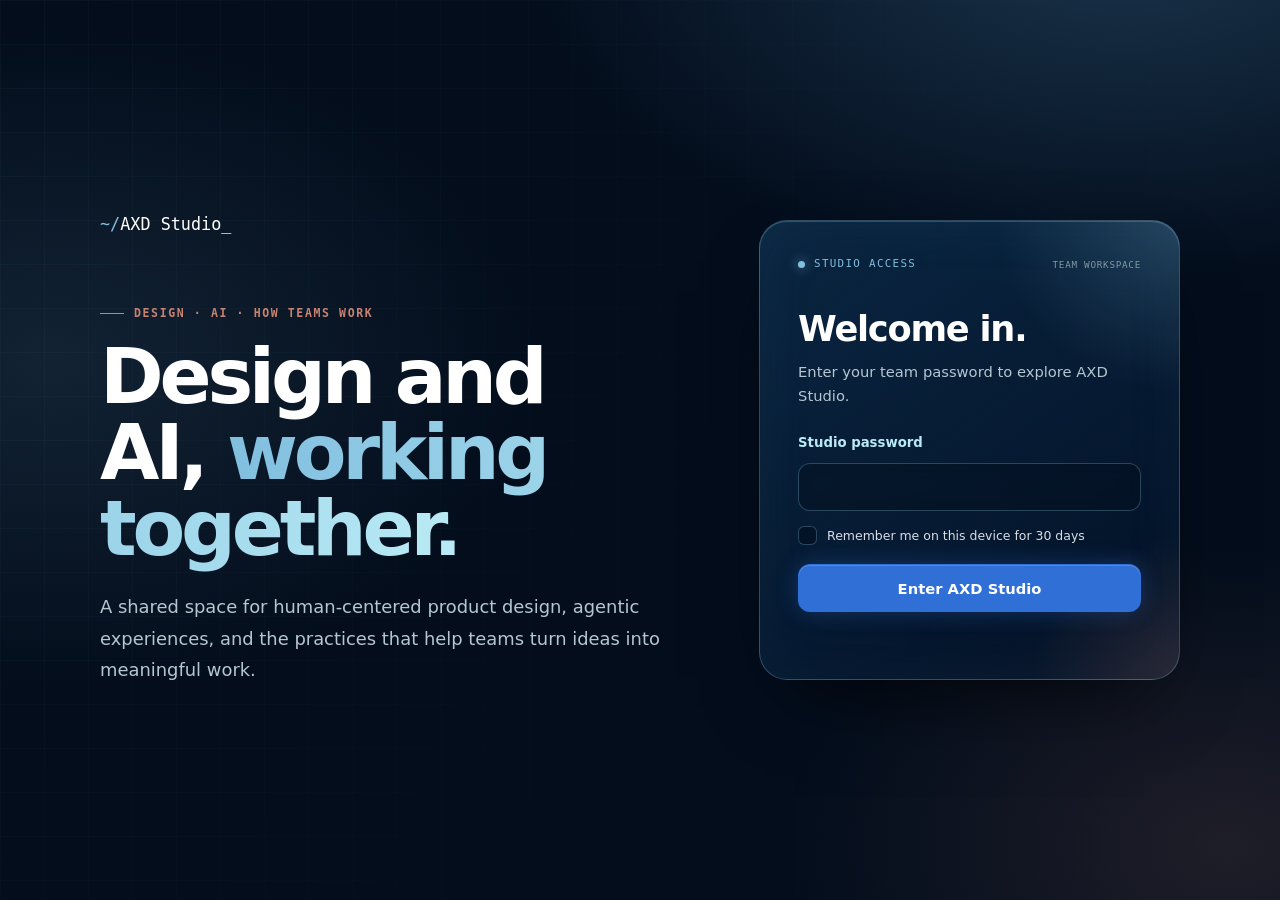
==== commit d30414b7: "Refine AXD Studio accessibility styling Co-authored-by: Copilot <223556219+Copilot@users.noreply.git" ====
--- a/public/index.html
+++ b/public/index.html
@@ -33,10 +33,14 @@
 label.f { color: var(--ice); font-size: .83rem; font-weight: 600; }
 input[type=password] { width: 100%; min-height: 48px; padding: 12px 14px; border: 1px solid rgba(129,191,223,.3); border-radius: 12px; background: rgba(3,13,28,.55); color: var(--ink); font: inherit; backdrop-filter: blur(8px); -webkit-backdrop-filter: blur(8px); transition: border-color .2s, box-shadow .2s; }
 input[type=password]:focus { outline: none; border-color: var(--ice); box-shadow: 0 0 0 3px rgba(129,191,223,.18), 0 0 24px rgba(129,191,223,.2); }
-.rem { display: flex; gap: 9px; align-items: center; margin: 2px 0 6px; color: #B4C7D1; font-size: .78rem; line-height: 1.4; }
-.rem input { width: 16px; height: 16px; margin: 0; accent-color: var(--azure); }
-button { min-height: 48px; padding: 12px 18px; border: 1px solid rgba(185,234,245,.5); border-radius: 12px; background: linear-gradient(135deg, rgba(72,129,170,.85), rgba(129,191,223,.4)); color: #fff; font: 600 .92rem "Red Hat Text", "Segoe UI", system-ui, sans-serif; cursor: pointer; transition: transform .16s, box-shadow .16s, border-color .16s; box-shadow: 0 0 22px rgba(129,191,223,.22), inset 0 1px 0 rgba(185,234,245,.4); }
-button:hover { transform: translateY(-1px); border-color: var(--ice); box-shadow: 0 0 30px rgba(129,191,223,.36), inset 0 1px 0 rgba(185,234,245,.5); }
+.rem { display: flex; gap: 10px; align-items: center; margin: 2px 0 6px; color: #D9DEE5; font-size: .78rem; line-height: 1.4; cursor: pointer; }
+.rem input { appearance: none; width: 19px; height: 19px; flex: 0 0 19px; margin: 0; border: 1px solid rgba(129,191,223,.3); border-radius: 6px; background: rgba(3,13,28,.55); display: grid; place-content: center; cursor: pointer; transition: border-color .2s, box-shadow .2s, background .2s; }
+.rem input::after { content: ""; width: 9px; height: 5px; border: 2px solid #FFFFFF; border-top: 0; border-right: 0; transform: rotate(-45deg) scale(0); transition: transform .12s ease; }
+.rem input:checked { background: #000000; border-color: #8CC8FF; }
+.rem input:checked::after { transform: rotate(-45deg) scale(1); }
+.rem input:focus-visible { outline: none; border-color: #8CC8FF; box-shadow: 0 0 0 3px rgba(129,191,223,.18), 0 0 24px rgba(129,191,223,.2); }
+button { min-height: 48px; padding: 12px 18px; border: 1px solid transparent; border-radius: 12px; background: #2F6FD6; color: #fff; font: 600 .92rem "Red Hat Text", "Segoe UI", system-ui, sans-serif; cursor: pointer; transition: transform .16s, box-shadow .16s, border-color .16s; box-shadow: 0 0 22px rgba(47,111,214,.32), inset 0 1px 0 rgba(255,255,255,.18); }
+button:hover { transform: translateY(-1px); border-color: transparent; background: #000; box-shadow: 0 0 30px rgba(47,111,214,.44), inset 0 1px 0 rgba(255,255,255,.24); }
 button:focus-visible { outline: 2px solid var(--ice); outline-offset: 3px; }
 button[disabled] { opacity: .6; cursor: progress; }
 .err { min-height: 1.2em; color: #E9A99B; font-size: .82rem; line-height: 1.45; }
@@ -67,7 +71,7 @@
 </main>
 <script>
 (function () {
-  var D = {"v":1,"it":600000,"s":"FEg12wN81s3bUM6y1vsMxg==","i":"9fB9soXeGZ9YV+fc","c":"oXLV5OMLrt3XHEOv3CPk3atXRYw8WUlD0Na0zmniZShFppuOteJLqTtIEODQz1PmYQntAHxr6TyvUQVzCJ849GJ4AgY6feVXumtd+2YmfNP6938nR6zVn+yYF9XFNY+Ph08NJKldOTlBeCQAXUwSFRdMb+6BaEmuf4fiH/WJZKduDOMOTfhLBc2Ws5Ea9ZDcR9ghrxqIz2RQ1kNgrfyX6dtf5749Gdi+Qep3iNbDeeJRvHUfyplx6li3kDaOdeXg9LXKAZixBKJBaGMPYiBsXiJEenYLeZhMew3XDFFy8NE2Qz3LhUCB12/c8Zcg5HBI3CN/gvKCh2mN6s1l4IMZIwGohQF6EgcgO/[base64]/85QewNnTOURrRnktjUkEamgmj4EwTKjOoQK35eoLLn0znckrnMt4IrfIyxadky0IjWmLeO9eh7c15jtzNz3BYK49y+45AmBCftKxR7558FGcfc3sRSEzo2fJu2kANy2d6B5LEYW/zykn7YxflW9uw/kBCuE1dMS+f+VbU2npSbD5MHVZxV9wiWNZH7s6QhU3bNurqFuBI9EN4udP/dE/JXlWViImKXUIh6uXhINvtflf19GAsQyfLrDc2ma7dA7xk19NIk8AXH39zh4+yiy6TNhcGWMsoV3z3DAtrY1QM8meqL5t0UGPGRhmCRh+9sXbe6Ah8YUw+/SrPGetDCsx1rNVP1NGdig5OQ/WsBcFqtLovMpA8BiOXQgIs+mvusndl3rO/al6o7/IgRZsYWLJU9qYvVgYzbVWmCPrtRoEIBLwanPc7LKJd35z4E1uiFjyyLUO9NUIovxT7EqQDpLxunobB/0fbP5NpF5xJJYMH3Iqm9gTeZODSQQDFLmETlywX10YS5jDeKjxssjSHVhEi2G6c7EVqqj1ilOM1oh8n8yiZcWbgcgS9QpOSqBq0fBDTqrWwu5Akdcrpyr/[base64]/6zqV819IZ8vO39lRRC82rtMfav8Y2vDvfoRmQrFYcEV2bkuLrEWeK7reIEhSoeevaT20FQFksq2+ldpUcHBVA71UKhSrzDmsPWhMC4zJIdip0wshh9+VXl7+Q+NLKlXXwogSnkrkui/3WOuz2s2kYdBBROQ1oqIeqbaqn1P14ckDisG8cdFww6a2zfj0BhDJzxTNRDH3zcCx1G36/[base64]/3trV1kRpQqxGPQ3SX5hv1HRVfAGSYTkZJBNMzUlz7KaruJEETCc4Hcp/2XZ/VwosZJIZJzO4ti9FUvJLh53xFlp9vEZf1N89b8OvWX44/f/8lPYo8O3r3v6XOirKkmpxZcdD7LXgdXi/Z2QhOTSUDK+hB8/KUZxoAsEp6bM7gESWtQAID/cBQytHlwY3x0arr60eA8plhtFSkF8XV1m7Nqcf+zifVupD68lMbJO5/Kqn6XpIWAQd98eQxEoSZSU9Z9Py0qkAVhs+C1vugPjGAMcGVAMEBUHtY8LOermTAJwYEsZn/B3pGHBYiKp9G3aa87HkVGX9LPYR2vaAQ5EKvIeDBwnPnkOg4tD+/y1aJtJf7ivdsufCOjH83CTkwd2XRtWy4DyYJJZnt3zlXaR8m64O1TpGyXjgNhKHA9xspBhUpWoxwYPKPEGB/absV+C5jNWSvt7sCL1BZfMSniceM9FhaI41OjTh6uzLHqPE6qrn+pwTP5sFPTvVoUScVr8Od19D3XLv77xYLqeMN/fLxVIw+UWnNq5C+tDGaoJRyekeeixJZsG9CLFwDQMHmHa0iM5UW2fGq/4ZJkzUaS2cOtRhqFmQmcQWa29uIboDIoGMT/29XVaLk9lXK0vRtbYkBx+1VZq9jlDYfxYx+duGTk9gcm0Ztgxb+ntSij8rJJF62Rz631VT96imzDA/Pcj0jMGFughBOZ0E3Scplj5RwABiOU94hhtNuoLfLKOOOtHf4Yyk7vdSSBliLx9V/ORsKZULdyC5LGyh1aoMZyaHAMzkbjAPpakYet6lWiLcWvNF65CU4jELJKGtpjaDWaw+rFAu97YezdsLfetQITKGeBix6SCj2mrouWNy2f55TaJNjIk8aemqlTYCLQMjpl00wy+h7INeuqUvgN/y1FerCY0A/dtf2EXpZfmG02ZC6CdX7/9px+z+Y8JvqrCQwhSSgZofzlQ7xNuuHd1yc69QII4lGO4HufHJ5r58hQD701q279kP0zcitCDbTjfRu7qOjB+i5lZje4FA/7IUGNmyAnOWjJPTzg6fjduJgcndxttCpItRzGwhCwxw0TsrPOYBz8blBSRCf41BsNwPb8g3+JerAkNss/P6SrN4KU3CIcdqI/Wj0uSHtOAZ6ZdOGaPjA24vVcKsA13g52Um0FkrSP3vAI2X4nuz54u7zr280jiCJ1gmHnlxk/kF7UGn9FDO9j4d9ALwQfnkcncu/d65YFqXXgYb7q6QELdiAALtKFwJpjuq6zawerO1oDXp6XjLAA50bDkV08ehL1Msw2RETt+h5hUERQJiyDTmDCVxU3EdTU+vjEdIn/fxasd02SE6/DaSIAMQVex9442KKPMDfclganq+iYTsOj2LCauAonwmilsVBctAiDINiFBLC29xDKHuaz659OpZw3ChJOPJ9BxOla9e5NVbIJuLwSmkc9FMaUIiNeorrP3egLgEcGfO+2K02M8/j0Ow6lrHCmQV8DqwG/rBPCTWmVZAiE83+TlRkeCCg1l7a9IuTXS5zgQQV9pcjdxIEcLciZqa/j11rVwu2XUjnvTT2YhrelINlFy8ohn0Lk1fgMOjk84i4vnay6oYaNZG+Fx+DRuyRRtcHfJSCnWjx0FjLJvoa2TELXHbPrZ99q7viBS8y2vKbH1feT9h793kCNtJVak2TbXgAISzHa0X1uwwjL0k+PlKDvbopKsWGpYlqUDPM9rzHxbvoaZzJ/thF7pvwGN0SR16ry9w6K3uNAbRnvGAw4d8sbVlKmVuRZOOGEo9ADCCr6BrcZLKa+W1giUUOz4cuBmPHwG92u95iamjEBv4MzQmxelih3Qohqbz4NVfLPOYHfs6FgxCvsq0MjEUld/tb2x6omVbxEFntv2z1mko3RM71xNi57B6JvSkUsD47Rs6ftLOXQELoG2oFIcfwemt9/88Dm5cqj3e8/4osDh2fKf/bnbquaM7GXv9zjiJxXbrnyRpSYmuLYcrHaO9ILJx0utcc6yLc55/ZdIl3tsbY3QHfJvlMctkilDNmBOEyS+tAYC/uxPtx1ONPpVckglNXYv9eaOwecP6/lwX9lpLUMvPlzQNihOPyu33CJpDVKK3bExEMqR52CDm7jdZ0KtloRDwXOYgess6SmzO6bizGAjXXHM1ENCxEY8wyQ4LTVeZ1dCzVWY7p4Z/BTiFXOVm5i1D8wjX6z7a9WGFyinn7VfD1hF1sHMTeSn7Dr/mzxXWevsENTpFVHqes336kNpfT+biMr6CcWjTXaxasXAh0cxhOglaM+jcJR9cuv/2vQYgrmhL/SpFoUlYWisW7CYaFTv6TYwsYU/x+WxF2enJLPvj73VVs1xmDITApX/7KET76NO79Qx6ETP0VYnmNXcm8HMtXXUi7EDpm3hnwAvLIwF4jcXOie2tsiFT+AA43U3WMIF5r2thYrYBqS23hqoMDSW7ioisUhsXRBLKFzeGJ8wV50Ay0TooJm/dCoqOaScS5EhDwBlex6ST+Wng5nYF8q55A3KQSu7izMsY+FiMP7RHip/[base64]/ZG0zcFvddbBxb9A6SIznagCHz4CCrlIdw07NAZgrZiOxvx4qUa1uIgj6A8a+rnT1CiUOLYZl9jHNwUXqDdbC5CFRs3bEZJwuf01cdqKN+au0yRS0ApQmQIyrc4aFBjBXcvc4QrnVx8nOWtW2Ba29mzpRzBrDgl/s2ioV0Wsx7zAyTMx8M8LTcd0jnhGr0a2z6BPBy0S5rDV/hgq4YD+rNgqXO4G2fCr8yenoEkEOW3tkSkOtRbQxONSMhcLoYBHNEnqvPugSmNyXvrfXG7f+w57XbzEzIONckaHkNq1aJghqjFCCXZhQ+ZZ2S92O0z84u0AeK/AJbmStw10tCxssR4YbfHPFFdl2YlHPCMNRZhyaCOt4hgec1E/PriVtJrbTjwFJyaJVOhIeUZ2TyEaYxKrfWm1TJlspVT4orqdUr4pF+Wl/IrUefaN5NaHRnk24mKlXTkIPQ1DjymYPHE3pkeSWNVcmSglCYoF/nS+b6FaUbUChs/w4JRI4AlasEMIC91iu4dG4VSgG7KSehfRo7pTm+HwoOLvhLZ2slMBha4X5iogcXtRm3HZXGm6OD0KBayyPoktBU7ZjCO625iabByPpyw9n5EreFOGWAqcRuCdtJxCdJXagRNdMCYQQ05gBDBM8b2olDCzCjfQYdSJTlhqBVn4d8q0GF6sJG+lTsPtAUe0ySXUlPA/lyqJ8OVohStAa9ALg7Y2uAsVv1/6B1gclKnQFrO2tO4rNLP73C7bAQeFUpXVqcXzoTCsv+p74/GZqeTtXNxgfMYeFBLURWBsvxsmTEvygr/MgDq963AzeIP16DsYq42NlX72CzdWPSspbN1vp1IhhDCs/eU57OmYlBLoIUW+2+TTjmvsVa8YZlTbYIhT1sp3eL2nQcZPGOMqh0zvgeEQ+f9GDqVvDcpc0C9CR6Y3YGlMNXSnLYYlDlX+HdtaA8vDRvcMRkmTblcIP+CVreWaiZXQ1NCG8K4ElIxyA61kM/qMDafiZvxcEYXGbTc2I5+Jv46L85Ms9bmSvs2owntD89UlCBkcyIAnMkqlraPBhXYVxGVtjVAK3bxXCJ16qXnRT2x/b+kA7J4aNymn7504xoyHoLXz8Wot42fnI/Sou4ayndA9zOUk8BeWuv4nbuJP/rVhynZdm4EGBtcZENy3NAixNCzGcirkm+3z33nY0keC7DFo1XellWPgbHjtU0BUUPkk+3zebwDv+xzRMYtQ9QYlwc3PJs4eNlEsWK1JXOESCasmDC1qNHQEJqieXt2+ZjGurymxRAlh00GJSn+T/B+bFZhgkK542sTQOlehsxp099WIfmeV2+fuJEOceLHV+iOGaVwLOJq1NP+ae06Mxd1FHse6rgzbzZ7YmnQ3xCHJ60HQPoJbrZAsn7E1r7XaPEGgrRiOhiY33L5j9qATU96SgIePI563ThF/w2I8lEXwSBl0bax64hFDB3kw86mz/CDnKPHiE81fsb5JMtj/[base64]/HmrAaUJuOh+mPx4JVInvfy8F3LF+rZlw/bJbA0DvMMGb2dC8EgaFrZPEieM7DVavnaUS/TWWEH/uc8i2pswYd7EsbZbQB0fmzh8Y0A/4R1fGFJh4wOfQZB5hgR2oXMvNEeTfhlVlIEBBx+ORWMtEqFQynK2S2xISnm8g/rzuTKOOw4g8Xma40dXlLdlNpsiqxJQbru4dXEBFxIn15l53d77HmMatgnCwEnO8tlof+uLe1ecTPCcWiMTYECLKDPXqy80XAJeWo0QEnRfHN7aEqqD8V8ADpSTsUO5UHRoZ06L8NApIHuoh3usS8Qq5MofVCnnJYP9J5dK0zFGdBsMUc4cSQLlV4s7+R/pUgg4sh9RJbnydKgFFffvAr411fZ2wfecVm6d4ctWpRGwWR/KJbIL6ebKVoRVEm4DMridl/wEnJZgz5pJ7sPXmYEPYUzmwEOFJVoZBqZu7sbyz1Rq5Bcsk43h+2Pe8TPJrGy0QE0jZsJS2sL3Rbu0NzUkiZKw0f6S7L+hPhgNq84LtcITBq3yaMKsJK5+bbrT/2Q/25084UPPcNw+zjjqB5W02ZReorKCF+XETijOKtU6MgqK5jlnUzlOIeYby4Fil+K9IjCzm8JMGrSqKfakdC81u5RJ/NZLvt9O+BT8F4q/tbLm/kh25w+r8LVGlFg7Kp2kVwTaVsMw+xN2gUhOEPrpCqmu5QKYhAj1wF7Fn/BoxeAaoj9YWbaiknEnxZstDqwLtjB5LoI8uRch1HCc1qwhyAoxkwdOEIOeyB7a85uqjLgsQSuOAuA6a82RPFjFhQ1KQ3SKKcmeuOEntIo1oBLXMOPYqyt/4pQ/jB/MWAT2Bdj7QxlL34X7Ffg9UeNwZ67mh1w39uM48HB7Z48cly1kg262xijXVXWJ/0zUTPjsqbY80nkhbp6JJKJ+7uhgiG7KCeJq7Vg7FnO19ONt1S8emVnz08KkXwfhBl+rkluODT9gL5sVGFfMX8wnz9BD8NbRofEyuc32NIlESMHXiFgyp53QnokTmYSv82OoHBkyCESUl0uzStS2KEnoJ3Ky3yiqY/iAw1+frdPn9YMRGy5WgfFfxM3hcALI63hkbdVPGt5kV8WQDZk+HGtdms+AKyxSnopuwWDmYoG8tb+OyLZB4KCmPuQsX5+JyNkLGfAwLaduu41tG17TDuW/V0R8rYWeTa1tJq8jaSh8+llWbBpIHufJkz+KD2U9dk/88BMGlNdF/4iROYqgJgCmzm6viF8ccl3C5Unj5cBnNocVg/9m2UTxReGP24jrg9EYXcG4GGETq3BGDUyXZI4FTxduGiJlBdKXmkxj/gdr/jMtSKORMU5KdsqQXGJlIJXsf1TsE8KgvSwMJmjOcbPgWa9SPmQ6QDkZLeSTTxuprWT2OD4OtsRNDZy7K7HQHZ1Pkq6purBNrM+r7R0W4bbXMRUOQFYK0XnjEQaUMphd4YzLlO2/6F36zrCTEMs+Qi+1ai8v276I7fUI8hmEkUOKbShtzdhC81u2CJYSVTehHxUB0S7CjNI5mIKchuQh1t7BQmuyDE3pZwi9lA4coycilpmKi1OSDY/3eVCGxaPWjhnFB6/VzQXBXIJoW8LFgNJoyP3QKAdhlZEfy97VYVN+hp7nJeL83SOJbYjsKrrIbdI/Zeb2rZ69gT033JoI1xx4Uizv8qTJfN2p3RCrO7Tg53Uqdk7X2hgZix1dp735EZP0cjaFltatn9qQ1RiDgLtmxPNn+z0qmGz1J5WVhoB6behlehbtXVX9JzKDh0m4kK/UIk9TVCLf6mIgUApgR7zYACLe2WYskVL2tC19zKNoFfwMU895UaOCFPexudjbYuifrDNUxf6aKcRl9oJRMiTHndYyYS3ZHCq+fMwhNZ+VfWDfqHlLyAPrq4pmxbWwgDiR9TxEkTLCma0N7vJv2oRUJeE/V+NZXIJR2FVfSpIfIqR0Mfc4kN23KSdcfQ5DmLaz8VxhL9EVO96h0bnbd5BghRCtvJC/DrC2pjVllNmS3F+3sWPFmCp2GQTMpScYVVRswY1hqQ3a0yBezAiukdOjSGC6K3wgx9cRRkHPtIRTiq15M/ybYLcN151dbTLTG67CQQbTRx7n6P9/QC4/2MAnyig2vVYZGXxRBLJO1hnrQ0juwsCxwyPwV64RDqphEhcCdH68ez35t42y5QmtUUOmp1kyhGJy8MFUNFAWwthl2KJLX/[base64]/foA5hkkhqG4i14P2K8GzEEInfKnTgglVDRWsivQt+UcnxI/r7sDQhj9JCI7aW65vTF0msFkCC0BVWAscaf9ACqMGz4/7pdH09A3AH32CB1Tf9hRgCVsA/g+4ESdgncCRsrCJLbnRF1rvY9Nry+PHn988tV4PdcTV0x57D0Ygc4EjXB8oPXGVxDyH5G12hLJDHrExi/nBivOWNL6BzZXYFHEQExF4hhIKzYGYVtMepMO2Pk9hD/DRny2lBAgEJ12CS7dflCPBBtDPhIJCATTWhAqj+DK/elBFjL6HljnFDifDq1BO2ssYTN0dMz2Xda6n723/CZEL6uH50YJ9gviyjnAHTdmCfOySrYqXpopea1WZqax0cJ3UIChz15wYmNcVkusWt8WV4ORvAtI12gcASSkEcXa0xCr2SLhfKxqgDADiYuyCdm/7do1I79yiwLCynEsXPJPd6y3ARgVAB7R6zD19Wvk+UHjZ8vc1e248ZfReisH58r6/GF/pcKTp/B0JgN0eixpLpWVDrNel7NaDVpEUknKqm5M6Y/ItuDmiD0xG3kIXKMqWk/PP+P4mANmba0yPUIZgGxnfxgyRvDTfuOz6VulQ0zf2f5JMIR2GXxOtVWEGSEWeX+AWZw4iX/j3nzBmIzoklblhqsH+4sLkbg/EX9GdjrvSqc8dd8OgSYEfsy1403Ths76HuRnzipPJ+s1vREEGFdezTMU6uQKpTmccm3/mQ9CN7xCk7H4VAfH4qJk3J6BO/V/dj+yeo6q1sN7JrWVcq1ilx4u8lt/bpUuqtWDfUYX2klaSRvxtz+A+M/eDqFquTOs4xtD+ZFtl7FsF7IT61GVyfMSugXJs64d06t16wHFkXOrgYzKR3TbknYmGJK6oFkpIZuTt/OOLzs44OM3J7P6Aw6l29eHwKAifcYN9DCbjf6jHIK4+z201t0AFNF2/+0dbJiNm3Anj8T4HMrP0Axn2AGxlbQQXCXYnZP0OIAQyUyBapXREN4bFiR24QRt0OgjJvk+IpaTRORJUQksGvLgZMxkch1jfDy3EIhFJ+zY+2KMuSh4L8PI66pzg+gwSYQpayFpAYYtV3VG/VdDFQs1sB/ObD1+LSxQi8GdWWi1zXILPzX3Ynp90sm5VDct05TnX6vHcbXKWAMR80lcyzMUOCB06d6SjV91GSpiyq2wadXWvVGAZgZYZD2lRcyhyGjUiSMTe4Dn8JHSsrdpWjsUTHASVLbB2t7bkdwE37+Cz+04OXgLYHc8OtvW8GF3Brr5agycYYnigzqrZ2W/3fcoey2rPOvAtkYmq73QK0eroEz8lQRYew/3/JsGieq+DObhtBKBy8ApOCwD/hNy4MEWYIqYl+oMbsChGJ0cVvRPzf2ffFM9B+jSw6d8850mh1vM2ZjoqT7Wwnx578Wk8Dpn5H3j5Hc8sCnilF8TVx4KZBGy40E60SWlFapuppGQaS1ZNKkGZOIid129S2TNl1wtk89yt3vKG0zI/Aj0TmUjOpAdOYwJsZITUxIhHM3IThmoW7xjgl7S/qktutJ/+k3A7ug65GbUU/rhY5C2IeCe22nCXKa/SF+sLxf8pJU0vLlbsjTXnqhcHCIJQMMC/QW0IUxlLW2OeZIYPHNj0BGS8vzNV9kjxAyEh5VwM9lRfFfyvS+snV9j59dqrAHcg7/oudHNJeh+tvbv6q8oIBaATOtIjGrtFcfmVkozv5NSBIj1DEyFlTzgfyxCqq+mvDUqvJRM+IrLAjP5G8WL2iNgKIoO/dXO4v9EfsHUYKh4EA4GBjAUVPPz8F1rYL8Wc3X44wly/vcosYMqlvbyWM5tK6uu01iXLJreXKRzLhlHZ4nY7bjnGqUPAVVp60bPGKAQ9OTOcOGnZtuqzhO9QzT9Wt/iMXgiI0K1fTqE46myQDWtJ0NisG2iLNxXwQmjB5hpHKmb9SGOY7NkJTUvWdE7u8ziHU7cmSk9qIEWIl6usIDk2cx/xnqn8KvMjhJlxnEHkeuxSWvRGrLAAj33FLZ2/3aIMeJczwPE4+7o2tgemUmBmVOSr7P5LchMxI0UxM3G4G4mdwz3qLP4wRtv1lCBut7fpikddXkq4KQps92W8E47G79TIKlb8NILFlAAMFos/VLYn6sg7F6Rgf3L03ECggrkWZcZnpScZleEnYLmVl/tZmKduqRNYnEeX53Sm8FBddwUucsojPkBoWEYG483YMHHxceaG/H5l+TLiMH5Fy1lO/LPT/QO9e5G3pFXdXGz2yXqCT0zf28efSOmWUaWAmx9B/389jDNHc/gxtMGNPRXx/fE/xxv2bm/Ul1CKEWrLs9SFtqkEuMgycLzRu6LYk2pnoDq5/fDqk+CjGLfS0vdOFLe036jpcGwiKowLGpAJTh5M3boD6WKAyAWTjnT7HQAZiBgwwEc5cXq2ygBV6qYi6zNI0p1XrfmxluD64/uThXg9K7x9Jtr/VAEXTnhAQ2nwgy6/Sz93/4aElkxqOfiqGMdn7uJy/jIykeaf0/azmHYXxFV11xiBuoCzRJOA2Yt5xfPhfIhmfb86wje1QqIekMUgY1QFC7du1GUvLfpRoGiOWUCRGN/dtjxiPTi/ierTMC8eMoXj08xlP7oT5jkx8+6rFy14IxzrqF6eOVxHd0/c88aTwTnWRwtzYpFpfaQBcF7YpphHw+giDyxKAmYKda8xYIvSHhBv7JU7/0deDwQnlS/SGIHop8LI3au+rvWuLEFKwEcvPTWPHquP8PJaiGoMoZTyNcXVHPXrqVH/JPixbdC0E/6wcANmR/Rb4zfQFEiZ7ecWuVsoufDsvD8WEt4FZ3q6HjtYVYxRLPiRQayQyhgmVk2/R0/+6sDRBYde2PRj8CjWBke3HcqKFuGH/ksgGLg65LpGLZUfcYeZNWnYTewzhfcJGOn5vh86J3XdNGoS9MlAhIvP+vJUKACu+QqzmkhZmbte907GKU4AYXUvAl7D70WcXDD8Mg46mU2cNqEENZ5aFEhgUPRi/+c3NkkeVX16v4ji2foSCBvgtq/Q+YZJHx+stFCDoryfzlEHlv4FmydirjP8YiOYFFntKo/aRuelAAXR6BWkQz+B7Oz0N3YrUMFzDq/z104/1ECum4fbD6SmQ2GkZ7SuNcEknkmqMQtOuUuHk+vXpnis9KrY93YRlmmrJ3sz4hKkJXUKDed8FkWtsiWNZtldFCaLLjv1SWDA1iBEtvp7xh1SNJUSY5ZFnfjvyttUUtAgNRjRdIY7pLYrW+JGDL0ahjlEJu81vyHyCg6DdNEzMlIEFEa5tto+LV/Q879KCOC0kIDADzW4Ftmbxyt9UgzdSSZM46nhLySBgOp87nu2Kb1sGCGPe+GKuFdC8T4blz01J1uqEcRHQsbTqHWbq/uLcdjOCGckd5KgwHjkvThViu0uFi6RSeLv43W5MPSEZ1tu8DIr3NM9w7AVeByCbGenafLMW5UTGDlccczg8FQMHnJnK0XDuf5EuxGpmzyAb4SrPIaLA5RYOOstTlx/CDWRLVV0TQOBWiG/g9hU8eV/thtJyfWfP02X5cU1EJNq4F87WAC3eQYgdJ9vwb26zNAlbYW3jm0Ne3KabKo+HHrxFuD8hWHlraPyJ0mdkqUvhpgNFq4ZGEBUFJ/mWPGsfvLsaYUi85dB6PL8gqK0N4CAgpIpm1ZgHUeRxdj6KsdgT+Pc+MhhSv2NJ3v+lrk79mtxNCFnNG4ZDFcy3RonP9L3I1SKQ0QJ/p//YZk6bIhBQ/Kb9ZLVw9k9Qghtw3c/jFjJWrKndART+Bs/zgDXK/2zYTxx+w2a9UipGRbcCNAdaVtg+p7UTjYckmxd1gXhgidlaQqFlPusooIdhvJzjBIZS6HYwLOCid8AFn96PHqXJ+B5WuWiJ4wuW+mtl0CMt7boTcZ4t+jdDuiEw/rn6QdFD7PuiIcb/KqzegotKuTFLqMaEKaHGfFPRo/FS6fkNr+6mwa7n9U3ch/ArLcPjW83ZwAah4M4TrrKSkJQ9hWx4f+4/aeFRBShLHGLYCrZE4gYD78X7NJa/c9/dAlOxJgRPtkxCjZM3/3W3/anZ9sClj/kmGFF+AI4yXdxsn1zmcPvNVM1mV9oAMZ5N2WymkJ/XQdCGG8qGRfnPytlHeb7GtAIKNRR2/+CX6besRb/Pkhr7e9cwkcSmoGYwbyfNLjO9TsqsPtxuWuxRVOZXuH4I+W6kGxJClHF1Bt0lq92/Cr7Zky36On5PYQ932OKg6d86Hz/[base64]/3RZoeQnGySNhAKHI0ierXhJbzky4X9ojTVrrbNxGZ4aYyCX8oT4fb/fD+9m3uFws5xlbZobCNyEbwO7bkG7fcxFWBmYzoUCmRSVrc+5F0GucBhx7Qh02inBT65CJM7c1jdeWfRAReNbV44kBLsHzm0VHrF+fboHasnalYDLYza435e9C0rr5Lw/UlJpbPSLW9oqT8OgEBMbcs80ACzA9BAd4Ekn8xyt3WKLeF5mA9Wscj6b5TH5k7V+8/sq/RLq7lHxNi6Tv8gyzmD0wvDxvwYrg4CfNr0za19QytoC5V6ZiY+9tcLPjE+OHO5Na8vZ9/SK4dvq4zPlFsqP2brPCwxGEmGL8tBxaPgVzB8yjM0U+oUqRHv4QO4/dw1NJf0e1vdlOno3eUxU2Qvyhk6ZEIpFtgrozE8dBwgRljRPNshXy3Fc/iNB3uUMg7bkMQ20Xlew6cNaNGk9F31oNAs7YccksiKsrpLqBNQ9WdF9cdrKPh3I4gy0Im+8ZJqJlMgbR4qUNekKpC4BZVLByPKQ7k8OZkekmZBCmBNN/dMdiMoKPd27ulS5CbGMqaS8QtTQYDeHNABzdDGEBglU6t2TfBNoMS1KBqpD7dMRFglr3Vhf01rLFTR0ZfNE16gslE0EOLcwRB/FKqDwNvLOt7scTzHgoVymA4rOuG53pbhc3eYMPrzruZpSHw8illb9hW9Q6dulTdR6Eg+ymroneHsDuw/BIwgvEuOufilo4j3ZigIh8oynPKMftJaUgnqeCPG4+ZG3qM9kc79R5k+gz39SMP/isAj6OdoxSWGwNUYVleT9TEyv9aVjUwEAYMv+WCyLCkySWSbtQPdCr3T2WhXA+SQgc/VdMnR7fr1u7XNJ8b09tk2vHoxlA3UaBqW+2FOXYRwDDBi0hMrMFJhJ55v/9EkSwfHp7tV4F7RgSqgH8t1vU5TXj9oqJcDyhPYbC7wzlU2Hkf56XC+CrY9pRhOGM415nFamaIwPnIOBLyGkMKLOzCk8zSnkVA6Zu4UxtlTXiyV8w4SqeeRyeb7CWNEkYktBcRWo+YJduXZV+zhwHLx9ot7nN0jsWvtGrS3aKe8/yQl6k8mRYLhuwdzZviBz/pWytC5KvgqnyeoVcrf2cQohCD95tuJPkzqYWw04i5nf2GBzha9XkSF0W6beXLjmlTCaDBk51ZIF63dc5fUgjkOw4to2zItpKZBaqt23euGre9qSYVy4YJ39D9YGhKmV7lgKT3+jPcbi18aNKspaMsUxTw3VneuCxKYHteqlePPRY6a1GqdFxcl4GmAPS7eS68IH/CvarjlCjwtowwuOu5ObItGUJ2rzXPjY0sv9vh56Ps4vLastAKccMumvX85pfnBnNWN4anz9V0ClLbO/SrVXepTKMNRAutuHYl6gThGlFS/x1GLpXebKtfo4s+Iqt3dSMD5QThVG1WbEjpO6gzo5DfFN0X6rJ8iB+s77Q44o0G3vrlx3wowwYzZZz59q2I9hPhAJfY+tuMpy/atItHVHD2MjkoZQuf+tnpPln9737SzoAYRHZB6q7MUjCmdnrfaxDS+gJIerUPrpex2cnfUz0Aw0P2kLt4SQyUvFjg+PjlK/S64EPcSvhHoIMttJiZnUXseUU1wves7cYh0YQupV36JStIw5g4GxGIq6vqP11yyVeGJy21g0oEJNQLMSCwQrj2KhyuX1eo/n7Xa2GCzOMmje7HIcUsjxYMwbZpMCQ3Nylm5663tIyh1lFVZ1WzPfyAo4/Y2HyM3kmI0XXidqv/kudoRQBPst00AWXPQGx38wE2n0Mujyg62lKBAmt1zaiH1S9XXrjbOTSKjBRQJCbHXii4uddCKEvwLxwcX4oPXq+GQJwPuaC2psNYvVIN/nFaMOafFplV7ts5AAhmOH4CuQ8RChZT9ti8BO5uVhOqdJXEP2UXd0Cum8PhtSqAoyoq0HZqFyND3yZnyT92vIy3RsxEtLD65DZRAmX6cynwYA+XATCA9ly93EkfX5NG4yl4cZi9Z7gpr3AvabJidIOXU7EAY294z5X6ufJ+s3uOpwXbQYdMp540YfY7/guwrwksrd7up1F0k5nCKPvgtDIs3mPJAa6ipsgK8lgejWcDEel0bGff7Bo/1o7ZODbzIHMF2boizjT8cUxZ2Tk1M0+R7KZ1lYVE/zED0rQkL5xaGkkDwnQRMYHEK6c7ZO06b9W/WTeMJRImD1Q3DlO0cP5WdCI3Qhnm5zCfcwyH+Z+DmHZnSdIEh//[base64]/HDRPlcf6QLJOoB6gln7ZbbrDJR31SkLnJU5uuuKeeJWzVYUaNQYzi+FMElbMk5yx8wVpaDj0vqZDTMJXv0yXFoMxQHth//49+hL9w8+Cmy4eB818U6vhXSMWHbNqNKaBDxo3dq6FmSzscmokokxERLf5qJUSbSp2OJanrFR1tZN51yfA6Cg6z/oUV5hcYMd1GC1bIUNxRGfa4P+QcRw4jGi60TdCKYJMZBzYEfsOutDMJMM8hZi1Vx77AKWVGJziLcFUkDkRPABu7kOmd8o+Iz1A/KPeTc2fwmBl4HQ/jIeQlg9xG7ErHScavYMt+XJhPiSXK8aR3Jpa6+oPBHACLuNWArsP7u1nppsFeLZg18FcmhoToKAfzYcTyZIJJlhxltjisa7BmpEtH5pxuqqbUdEV9ot/IykXPS6QxgDl/B3R0n9eS2tb83bpIT/WXOmbFQvk0vy+3Y00KsydrAJoF/cFBGVhbP4+lsy8d1zoJOaslMKeAc0ehmpcs7VG2tp1AgI5ABJMvKSj6MgQvHwxxFpbf7C2L2hUGVhYMYmZZpUBx4+FhnqvgXO5cENuDbWo//[base64]/KjC6mLwgk8MxUNIQlRlldXdvDUn9dPXJ3EdnAhwsqqCVmyRaZ2TiF3qv+sDTDn1Od1NSxTYiBTQm4RLunumeWWRag/6/feXdqDSA4Iik1P1+lT3pZraziDcVThzCgtRqb3bAV/RggJtKrn5cRmr0rxXJkt8E1a89TzGPZ9ChqnqKSnU5NUiLWjDpa8uT2mJexmk1pKLynvg5EC/F2xtQU1bDDXbrnq6XasLWq9/Hn96FPDsdQygVvA9aMtSjScO6dShCWpJ68Iu2tNFE6NhSiiD0aIg/7Xmoh0JUR7PyBTVvE0F9VT++SgDjxNeALS9mfxSIypLMIzWxoEEkWG4fVbRO+PoD7oS7ZyXXZi/7VVAH5rUFXMkjEFtmzOG0AcQSqEa1RPYplUA5NF2n+gggFCI0qtoisXH1tgQAnwCShmrLSXZZ2ylAv9zGgj6DwBPE2TDdvmPb1iig+olx8sk2Vk436OuH98qCEM0QvQBSNX6H2G038jXo8dKYPfLVyy9qp5nahHRSL2Mf3atI1FGne/CX2XB5AZ/eqjkpbOofXSzFka0hbuRaWcXDdmMaroKhDoySfjXAPiKAoMKVELgJOiBlKc800ZvZuCYdc/KmrVtOfP3AFvND4K+ZxHN9QuTgjuu6rZi36AulPsv8JgndYdTng16NSk/77NTqStIa5v5i4pTh2BsLK1mvLoxyKNhnjgz+SS3GOjTFZhskoyouOGK4/jGt+HRHYBtukjhndOPQ6FXxPjbSVKj3z6C07FqALl6pjGoAjl3bySvXkmebg/LUaZ451i1HicgZNtA1NRoaoGxmixPRx5yqVOQj1laKCQD5nI5CgEMrQPEOn1EMU3yUKyUyh1kPVksWkF+6Gz8KOVuROZWcWdOBByzEmgHOHOHH5ZsnUNl2OWc1O4AFinAK0HYaBDn/Z8Bi6AnrMreNnld5+BI77DzsjKqGVWzVxrkGiGI00AFFdNEltCRZZa1pO0a2HNpZDplth9IsoVcp18/R11RYBvw7vM99ktJ1tqnPYpx9t+2IKWFGlhTnVkVw/+b53n9V9RAaUZMMVeZqBj4a2K6wj294e7Oc0jOIDEGsGxBR4CX7j6CV5xAbzZxPB42DD50Kq2oxfzbtGevvMWMimmp50fNmFmFvvdo4eZwlqp/ABtyWCNIKejTw6Hk1ogUpbHAyJKiW0okEII0AiX8HOGdjXQy+4HENsDO3vZZzR2z1JLt6xXt0x0B4qvf1HQVIae6gUg7Fm9DyMVQYgsEi6k6IjvbsxOYlj3jM7oyxOBpYzdnx5lDzmNMp9e+49PnHff+nyvLmfbT/ztrMEND26eBdFU6l98BAiy/ln0nQ2x9foHAsimRmKwePUIQ0rKHKa3q3tHuYMfgJs/[base64]/wPEE8byP3+AyX61FCfyGPiJ1Rmtn6Uf6Ah1clOZEhaLegeSuKwiXfnO4k4I0Lq/ygr8yIWN2bimO0btZgaFBgQ3/Yh9KL82EDmJxsW1vTondOBmJK6HKNyHi1dXypQAzr+3LKlWoPiiHUsZkI4iKvpYyeuuEB09tpSeiQX7bkhAwtMn6ycqpJNO13hS1X5VqqID5R16IdK2UGqbacFElLSve7eMQTKQG36Hx26jxVpAMqp/kKrWZIdpLj7ifqinGO466FQRE2Xdpf9uwPm7yqHdcMm92g/LIyyHBzP5tyWKwM5OspXDTppsNxzVnfWZNuK3BZsR4elj5gEA1c/CGwOp7ERYA4XsGDU9Yb9ESKWzPYQU7OQBnLoJW067+nQJ9zx4Ikk7JkhlegmkOh2/YzvzCc5C+G31kMwdw3Xgi9obLEA0XHNwWdYcMbhWGF0kdkQcAQxx4lUcU6+2jOpDD8NULGyiN00wgETuyGeUAzRQDozsBRPaxniPGgdqJRmgjmNNC/i04LOSZXGco1EGt0Wy3G/WR/O/4TQquXEgLd/OE65sHz6YCt+KG2+PKSjudxUpCGSxX+8eHA0z3gtODgrB+JrdFVKki1E/GIBrnjh9bDUhwy54IFTcei+BcOIKwxQOx7nZJttnySz4ene3CWL24y5wo3alodk68Z3McU39qqj8HY1Ez8v7JtjgcwyuwOKRt0zS0Bo25sMcphVstm15APt4oYJBV60LesDNxUKxx94I0+J2S/X1OcyNLBaOg6USUQdPLOv4NujRMY2HaTmLDetRTGScggAPVmZZzmbvb3Fs4vWmieea7Ie3IO2UuKX2IaT4hAdegCEyiDpa16akHWGtEiv9+qXCecoTjypwvmWsH0w1NZ76d/BU1JlekjAtZlvD7VEoZqvIK2UfEtmazsp8IqM+UrSOUb0/AbVODnaHYgjF9Qhwz2ZYoLfYhEMqeku0RWI4MdcEAUd4wiFNiE/xnzLmvoHBDBnhglBsdFLhCBa2V6l8pjG8dB6h92gTN4VQHAx5CPrAsPsPCJOdhh9ih2gkGqzCVeNpmjdJCXE6X3KKZlJAqiishAiZl6FLIvA5bce1c+Tc2/x68Dgg6xzehrPrUrXTAojaF4yqoqhi3W0/cxq78EaO35Q/DkATfdZEZ+0lJaODvqog26gMeKudXaTrnjRJJp9IsqtfVw2xs+AVbCj/y4/0EWkAOtsPVDFDbxlD7oRzYKSSo/TpDkPRg5fR0PE3jbAj/Sef9UQsl2/5DR1RCXarMO/8xDDpVCWdcSRBnU3VS1EqlSO/BRKPIqEN2mqf3kb4YCrOj4XpvJA0/DI/jtgF18l+ZN0qu52IN3vhnqBYP+KM9AMFCbEDgcFyjB0RbqKfEXlcAexx/u9yN1UfjLmSJhsZ6tCcyyBcwtBG/rkrnQpL0sIg9ull0hGYoq9JW0F3pl5dekIL0ahpvf0FngQ/WCP9OrZsoxykLKup/bxUlzKYhPzf6K4xwrbZ0QkviFBNpyjsqMvGRODwA6oJ5w94obIhZ6G5AwHzvxHENelungba0MGT3cH9gCA+/NUqHHTQJEFbwXwD0hWiGjM3D/T4djJZuT0XiCykAF1risKl4QYACIDMl1P+vvGQ+zbL5YQYa3SHKlvrqeJ6tbu3MWisiy7RVi2NRjsxcqZsdfuEQ5nOkwA0Df0/YOyf2vl6JHC+KUhNhFTgqLqYPyw7u/ErBefKzvVW07PSftStw/55Sfe7hC6qbH4qZ8tJHK7j/HrlzJEmhnjmLzjsKVZYBtFQje6gTqKbpVa6Kq9rXyFun3khvhCvC+A3lC+CarCOoCAMBVZmOovEHIxn167/8owjnXb8AO/WzTd8VYw150H/IieWO6i3Qd6kvUnhE3dGgJqq+q3PqTPwIZJ3ks2v5QbHVozlk8y7Oeu05PawTtXHCv9lWHos6qJ3oflLtor/05WeIdncuMLoaVBjikjSzEliS70lL+jcWQuhAllaOuM/F0Lerx8NhfQA4Qq8LshiNbIc+6mdE+squXjsupTrmpIw9DZxYGucMOQJDUsRvZf7Eb6L1XsI/09c2Netm9dyfLgIlzStCC1eBq6BDUgAlFAncAviRsoxDd5VgcvCbdYNJLGuxGLxPyq1JZ+BIZk+Ft+kla1EHBZ4e5bfBQB5DTEMTai7c7p2aZ1c8gI3Y8/koHkq1Voc/2w/Mrm9Xd1xCCP0lQZGkX01F4l2zjL3Y/dNMiZa55twmqqURddbd5Gs1OLOaTFLDjPaIHaQe/hKvh+dqFSr1KtZSJ1N5Mnp9tgx98kgg1DcwYnrdfTyv7TxTndbHKY7UIT0vr+FxfTRrMHj95AlxjqxH0RUwmgvt+ZsA+NVoKIeKYe48mfoXrxDk7+YkGKzqRbnc0JsOotomb4LaoEaHT/OfM3A8h19j4t4E/nua7BgqrJL7qRlA+1taJUBtpjTfYR5wc3YF3KknkSjlKT6+n0/QLLBJhUVw7PUQYyuzWQa3Rr8UVYiOp2ruG3RRoCMfNM+1MWAN0TgfNSWj3eRnq90X0aj+p8GLHhZf08fhSXv2Uf1zDBA5hHSyrlybc0v2/gzF/393uWyCrNJKSq5AYueLrTptSFIykvXvcpDfNYn/kLXfwKKh9fPTsqWDysnwK/BYLriuByzhGvX/j/c6Z90XOOoDK3XTNeeFLPt7IchewivZwTPByHq6jnPKk6LvcyM0qdA8zcYB+LLkN8oUVSqb59Kj1soyuHEkRUC2QRZdIdkkwEw/Qyc7IXIjNrlm8IFjIF8pfZjmsSyHLv/5BjJggMkKJEnvVxq4s7kXJggZZJydRYvV8w5b3CWAYDwnwMbzqrELwDlGYl7RlW0rz4w6TJl40HCJuzSS4ENvyLSh9S5bsQGd/YF4f3oEO314fGhq7qFe3+kTFbNGicGN98+HxkegFfuw6frk43lsvmZHOgYEmXhC6ztIRbCkDjYtaQOu7AAEFh+hTcRlaET50lUZAPIVOPUUf6QpqIlgJRv3UsU4PXm2KLTGUA3iogj0JT25qVvCB6+TH2JLUYalZ86r/cKnDADntCcmXEB/QaKpm6oFMEUQXsobOU3GiilnSWZ74t6V/wdlWmz5xHDGoH2fyeFE+7qiRrEc/wPP0IRM3IrLGb2RG0x+88Aky8CvFpqAxb3BOct+syXYIbJk9kexYDo26ZdGsKgNhiGML9yt4/dddaogf5gs/yR9TFd+SWvqJuKVXZUSk/l8U7WeSlSWbbFbupSTm8EFm2qj8PNCfTTij8kyR5M96M8JRl3PWStkV9GYShpYlDZGYKn3osUsX1NirxVI3GITYsh1Ci9xd3LsSh27PIf1DTe29YWFwf50aJuoG5u/6SPx3flNao68vKFb0QCyzTrM1ekx2mHnKEt+sXXOP6BT6UE44bfkBN9+huhZ0M99FreiKBTK3lg/s7J4PNGyB9RHQdyxy7uNzFVsM8OpjivQ+NU27nuZNSUqKYZ66NgN6mIt/b1QBUHmL2ANA4DiCZfwcD5wWUZzB5+H6PB/NsFt6a4Fo2782TgmB87N3/8NhFob8QkXqe67LjW2r1jfA9mlGSjAG1Z13rJ0dp2Qqk34cQeIWiwiixr6et9dcQFzi5SIsrE9RmBNW/PuHluxBnj5XET8KBbHFIXvZ+VQ9B5Pg/azYhhXlU6ylMhbn0O00THEorNsbqORA/ruE3Rb1UtuAEvo+/p3Hq8lezmIkZbQewdlb/GjucdPsb52gBmS4P1+72fWnLts5SZwUU08UH1DMo3Tdgc7lP68/R8C99++bvApaQdVLHib3Jm+jgYMhKPKbRMnOPo6WxoAyIIOexo2aOsOLipJO0xZHm1oDQEJiYau7mGUP14nq1T0l38kPoJwbDwSYfOLK3fTKAEZDNB66I1PNKZ5xNLP0B97unxJe67i2+kFV/iOh+kCENAF3frGgdjibdarmZSxgGlR0D2LUQG/VI44QLjRfPkLPSOXAVnPUIpsrQHWn3Nqmj/nZ3mOy2FOy8QBx7v1hLYb+k0tya1OyPFl5cZbpav0u6afk4ddgjHUmAImR1OIYwV7ylk/zdigVD6bmZ+AyDmS2vDTztAUk/HH7XAFzO0746oAUVyruF1hh2O1gc10GTyiDomXnP4GwGFGD+DaTtg/pkAfvYkVb480nZ5hy22RzujMDnHHWUMw/aEIvgIwMzNpcGAtKqk60hXWiFlvyr16NkM4uQbNdNhcHzzLityK4w/w0PFMY0dob9aXIZzzSS3c20qycc1DVM/z8XY7iUxlwaoICaaLTjWFTJCcvMTmIY+7IeVgJ3KdxzrWKI9JgQfPJTvvCBjYxICQSokybbOW+XVwZav2QMgISBBErroOuDsl5Pw+TTOPlNyGkNc/6a1Om5AwdOn2TYql9dMUTrkAb8c8bF1ttoU44HuI6KHgSfYyiNetj1Ae4BGY3Hqa6lEYh0UG20q7wZNhAMHZprNXBEpvKnkU05yXKxUiMDlUpB+E1xMSoProL7bc78FYCQJ/sx2OsEYBWgQBqMbu8lnhdskWvXulXTjj461U0aBfXRlLOd97hCCf4Jr+0iMIzRpH2edXADZTqwTSEksPzW7fkhlcBdzHNQIrJKqIEeNVjVVXvyBAUqX00be5HfTMtrA7/gkwJpbvmlF5oE12h/k0/SIKuxkhU1NhWmJ/tSuPizhTX9Lb6IT200zbey0g3YLJi9sGr2pcdGTNnX4p6S6Mw9IGEhOdjK+ciHYeGJh5t+i7g9Z2Eq5dgPMx07pSE9/[base64]/paad9GM+EUMiOxSH4HRI6LLDFXPg1QwzKz19nspX9kHhwkyHL/KxiPtMNWJj9w1hPveFfsFxll+tx/9/3k5MqT8VCOLPedOtYYaun1D7RyfJoj+bAUBd8UZjq5MS5uzG0c7FYf5lAjO5CC5so2lg/ZMcCHFeD3V+AZ8Tom+g077EY/wOLzCxypwll6bWL4p7qYNh3Jz0e76d0w9mYe8O/8q/VvNtD8VhkTtP0wOUzGpdagHfCFazGqNXEkjkOy2TrivEuT4Tyi6p2edEpCStm4X8hZhSQ6UbDVTE+PeQRAGCWCpkiex4ObyB4ukBpP2HX4iElqG/9wEhQfPFtWPNcOFOBXjhoGMQh3F1ulCbAkRGozkh+tw4Uv852GImer22cubARwN7m5JWSXBt8uRt/bbqLlQfQ0Rupa8Xzcqnmst3AV9P+fwx+Ct+Pf62BfsflAmioRIZ4Ms/3NtNY5m6uQHy1pMFVYeyTXxuSbFZmfQLQFmAtJOlb6pf0y5jWSW35oblM54XIAbjT9IwASEpRfqggtXHbJU10TpaAkFCnTmcR9MwO+tvrNfJRXT4uWwmlrBqiHdrpnamF4cA/i4NIxY1Q4p4Nhe+EyapBACvAg0dFwzXI9+Ne3YwBSfIhGLISR7bVy3CW+7z8wV0AmxezJqDftopWCnK8JVsNvGwK5jySQ9JVb1v/K8kDCVR7Q0datTfLUi9vtlaNsAGrJh0/seFcQRBoJ2xYL3NHx2ecrcK0NZfjAEQ6TjJX1yilTG8p5Ec7cmCv5utvKtWCyRDjM3p4CmMF2Tx4pGZSWUfCTNjfySozx41GQ5oE2qENiLclJ4FPMe10RQpm5/3ZWJXg0uf8o4sQU0Vg0s6HZpm/Ye7CQYdEoQG+J1b2dPsicI01svhOb4GMcaU5eeNqfAzSTco73CgAgjLuPFD3WoCnDuhZWJkGDrlo1FuVDvtzPbie+/LB8yZ+hg/Gn2DUSzoxLQqOXMoOIrJxz6RVMc/VzJlFEUhnd9igPI466iu3fPwTtn0yQa8dKA7Um5HxBDv7sKklTrrIPYZnd1UcRPpduebDhuWJiCAx+XGEEk1fn2GzgTpWR5qzwZKbH80GDwqX4d8ZXuJ2C51Ek72sCDnrGydznN/sis6oij7EtYiob3yfw35eQvHozEt8VjHe9IZ8Y8RzbC9v+q/URfpVnS7kZkFo0u6nJ0aaPqzRH7cPZ4TjAUhqZ1nZCv09csNj1YL0IBZxv13SAWeCA99n8W7aCFdVI7hiBuV5HLCqXNz9yincNHb/ZlHtQ7IKgGiYochqZYgYwiBcLBY9J/ztpsvmmAxKU2LbuSA4qA+is3sQHIkI8SaMWcnjXIc+eDGiiI3IUOM9n7b7eumtdvTaehTUtibr9GNDhHVfzFAK303C3ppYsWbE5hiJiZcvJcJVNukbRSj9U/WUtPtcnDtJRO0h3UJ2H9kIv8SIQWO2WHjR6SaURRgiAGh5gCVRBbSU3mllWZvVB9uV1g6k3hxQWSXooguyIBkoAW4gLy361GSKJ1qfV7PPrr2+bQHe/iJoi86cUOhpkJSy3N+o7CdH7Vct+/6M/uJI3piL13y59VCml28/5umvV+ahf0IdfBACsyy/GppvpuybC9aALpaKGGZd0L5Y0DC8q0GiN5rfK3ezE9kFFxkr4lqB+g86/W8Zq90RqOsa+Bkfoq46LHGUIVuX8Lvr6rL8Q+s7KvewWFztW52YCID/qxlmYHQZyrsikIdSBjFIvmne72LGJYYcIqmttlJwvKr4HuPDQJuXr8q1/vVjnTKSGIYlLtRlUTlDG0jtkpU6gPmTE3Gn19JvMEJRpXXykNUrh92doutxgjjDaTwm+8oJsV2yHtkR9ctfoR5C11BZSgZgfuxS3KeWV0rKdh8tRT1me0vLBwbZ5uuK/cqF7xYlcbI8UqJHUq224xYRkBXNYRh5xoq/eVDIl4+XcWf+HWuCBh+t2tmoyLehhAPJiBKLKDPCaYk2pIrlBClESdQ8ZE4z4cO3WcsIm7V1rIIYvLwo6VNFve4JsdpJ1+su9SHhqKfumhCRaTQKDGBSy/HEGWoR5VoFprOvw8RPGWFLheOkgfvFkiY7uLuXVWfozW1RN5Jtme3C9UT1XYhHE8mbh5Mnr1pevj28GN6AgDP53450iW7EfABnOtThjVMvgmAfdAMEfCxsdPnED0Dt9xlcVNYrGzO7TA/5J5W6tCk5PtgPHGgULdfawZJIuWSAlG5lX6kh4Q7XPnscHd2hFEpG5yDl2KrqlBM/S2rdtYUHHm70ri3Dp2NDmvaWC2rVlmm9RbuWSxB7eABsy/ym9YM0RMarsGMm312/OodRGwkDDW1HGjglL9llMz6ekigp23lXDdWaKJ7SrS25fswFJZp21yfv9BFhALhvlN5hARYhOzR7zL+yhfXxOiZIE/Y5XDushYmxhbg7tgFGG9FF1CkTqwoIyc3Zl56zUtndHU44kWQHItCWkIVLmF4x6FFeggSjLr4MebhAK5MTN0YWSgxTippG0yK8mjVOrM/[base64]/D5D4mLuwicbOHfxnq66win/I3uBLtGwBxkc7RsKMbVAIyK+wsOkBkFnDGBhNWTPOqJIZaKvZCQj3KXI2fyfy6tYX2pVa+OU2lFkLxePTMnhvDxviGyh0UMThecnaBbQ59EBkyWjHS9f+XHffa0zaB96ZlQAtu4dyx/YS8PKpXluALWQUIsE7yDG6EpxFi8onCuiUEIn+AHWhMslnNDfiL/hi90sve/c0O4k2cL2q85EnHRG3b6SPBz4ZkkuaLxCyWA+v6vfbnCn/W91Y56S6i7+WAONdmZxYH8LHg+BYvB7qXEU2gXHR4ZSu2uL352n43L5g2EtDNtA/uvh6lO2kl53AyNyMHrAy2Dp3gAfNX9TNFtWTMZd3U6Pu9YcYEowJAc0x1MCJ2ZxAolzYnFE+5wRp0T/kcaoHUlCv0sZSj7GsED8IwQFtn6kKmMjGq0u7QVtug/xRGFfWB8ldGrHT0LooFIDdyLVripziencbnrybYoCes0AVI87XoTNxsy+WkU2aesrIlPMsmmCDvJryi9mPxZrfu0vdDcbXWxv2/fc0ciZUUBk5xOA3usGGCCd6bF7G1zTllqNgQaBY+7AZXb1z2pM6WtX7Ln8E4qS+uvOWkHuetXOde5jt41bZbtOEpVi0MskTppuBKTWcYDtuefiLTNsuNssWYiHGnKAS+7O5lwGjsWQIqcm8Xj6ZtxS0NtlG38fQjOC9JwigcMzrH8qYHeviK1KnwsZImRGhgK/[base64]/jyy8I45kpH1bURY3f2OypCAwwrcSY3xdFTQk98pjJqsABEWQdENcfdymnC7wLVrWwT6zi8kWX8FMdo9PIaU3MSwFdqQ+pUNekIrwuAD49OX9UmKpNahSuvz5+ZQ1tMIuRikZM/N8a6bJLLbn+n4iu5WGOm2jNRqf/09+MCHaVU22G/pAYHnGpc+vFtNDSCh1pUvMn6wG5BOnuCselo3xaY5Qx0C1G7BKc60i1Eh0sdwFb1NkyeGDx2tusry4SRp7omPHh/hQ1eu7VpD/idTTHnyf7QYhcgC08amjlY7O0EUN7jWb0GenQHwjfFz40cFyXooEViFqOcPaQs52WFVQkKlrUydLf3Jr8PfOMeDSM0CTBW/lMpfMLZEehbLZIxpnyed0xJ2Q6JHd4olY5J0V0fiC+0YaY4NSZxRNkIi3z6S9e83AMTqdmL40tjqRw8fCqkKBGJ4a7WWBLQ3FS29HyjX7q12b6ynwkDyOEJSOEOovHzEUytoCxgqqC9036JTHdtGvAXXAuee+JdQzRCExpMdk8dxmha7MUzMg470zefwieBnWO/pvl5LoOVMGvEZu/[base64]/BFsVnAOEJFWD+EPoT3BE94zmOSST2km0auNGsgetCexNg/OugUckwPjRzyFfQvzln+2HQK6AmONzwALxL5EYAYjyLuaJqtcqTKWEOrjtxjUIlXcEn1S9L/jLtejIsEr5irFA5jlmpCJ8COtTWbFcqkYvMuCZ5m3mqI1IOPtzLTpWtmn8X+/0DWsE4UrsDuEOB9UE4r4F5FO0Nv+2BCQ25DDZPXSTFwH7udjH7hu2Q18mXtli6b5Eeh1InbW9L+iBtcRv4EKGsB0W7BvmMuhjUF+DykCAKd/5pfzkXgF/4FtWlNNwiwUjqiFdsdUzEWJUB2wDFEVy4kZG/egBQ3qHNcUhY14rbMjknr7R8APRWRkgxOdDjZxubWqh8Ds0SWd4sJ9v198Tr14yC03AMz58wcH79HkssZuyf0GknutXt/TJucCWxB9R7CGhYsN1lagRWUiMb2GiLkiEgaR/qKTtMA1Cqsj8Pl/UYMWsSojTLcO/w+Ilv7SvtOkzNMGmtszoJKWNICP0cwmHxDwrn+yj87EB8KuV1Jg1A/L+SUPxp8vjy9sn6W8hm/w/QRi1tVRx6l3f4N45/iJFPt+7UV+TO5VMh9rkHrNvHaLGenz/kAyl8Co2gWnJWcEi3WEmusTZCNN1+u5GWVTe4naV0fcmF9ooFJh0l8G7kNNl8iR+ju4mFQdN/4n4fLlNO3LyE0zo+VnTn0L/+f6Epwavqr/rIWOQimDUQlZEo/HuMZa8XnLbPgUCsZnYVunSzU2z6S3BwCSwS2RdKefEiNGzQNs8D+dMi28P3/EeQeJA4dYg8wHXk/[base64]/YIZa+tEUvE0u2Sq+kJAHKkX+mndZ/Bu2MfJ2HgJ8zFYGwviq8jL5aaf0Bszt1WGhXmmTrB0oNmrPh7lhI4lFj9kT5EKMMWrivjmKJtdKX3bObc57qu8eRxMotCIAEz/GohXsVB1X8BcfHOhDICLonVMSD9e5/7sI0fjlaTlmpu0RC6eOtc8oi4JnZTPz2fy66B47XzKE9VKhM50SMkhpUs8PGnmc5RozJ8CbmNj0pTbqNEi68PYbmmlG4cTYrel3+lJO0+y1rfYFunWhQU+shodyr9vIDEvfDC4GS0YBOA5ADj5vMzv8Kr9oF6PPCEo/0NbfjO3cc3oTnyxnyKDV47WIhnkvdsUHlofUqrsPNfirV9fPqCQduI5pIqEnNmdvO0vI8JFIhA4wMvCCWdVSXRqiMIIyj5sot/BC/7q90qtGzR/OkN9scTIkGAeNohAW+XODgQJn2Wt1TAmWdKvbzC8DUJz6CdXUb1Ftl6BFY0Ye1tRDl6iJxgJ7Wck4PNIdCx1c5neas1COVFN4QGuE5cD2uTJDiLchqryFLUr5rLd8BswjmYSTx9iHvnPKEWptaixOBLlhVGhYxc8Fco6wna9CofRcnh9a8E1Hao7vMJpzZqBIa18U/IosLWRl91tm3fC3bJfM3WEfErytDAjENwqxXGeWpD3jBv1q1zShqWuUsXA+tl4X5+ikoDfkLZskoQhhUK3OGKFFR49r110dH8gBpsFZkcLoWfhxZjmJBDogn2Gmu3aE0upw3/8tyfPnS9MHLb4wMVWAegoZ0GEjRSCUzmmaq0aXQwHxV+1zN+6AsFJQgrP+hiAS8sMJC77pxLcpdpPIPhXjXBc6YICuTxpe0YHbiuaa8ltW26/z4QkLCkDYNhmGVx4o14L29JPqaAHj8Z7E8ZKQSg4SAzprBieKpHJE1ByJbSE0XDUaeUOS/5jP9ABOrhzw75AAt/Ny0xZaOe6nHwkSCAyJD8HdRtzeeJjA98j5C2vS5cdD8RrX0OEJPrC4RNbwO0IZOiTUzP4SX7iUd4DztGRC24ji010ocxTPdfo6/n6JPD9yO2BQrtRsCM1OHO7WX4NJ6X8OiyCJWYewSx2DiJhYRc5yz6JqeHNrUbTFaQlZKeTRCBieC0sGTJKEbM9k9HxaN3uzufYZy2iPOKA22Tv71E4q6F4tpGgyeb9UzYMX/FOvCXHVGOAp0YwdBuO4uPX2HbmfttnWr+I5CNmktsn3TorDD8XkiBg/Oe0oRbevMxKRocy+dWt5nPE51fpVX03xsp+hXYm6a1YhXi0EmgE0A5JSBCVRYVId1yUZgqaHvN5g55/c1wUL0290/ATdBmUe/E5Jzthj3tZEKgGixbtZqVJ4eXQDvpl6OLVFsBAKOxq3bBR3R/EHYHE0WaT+Bu387SHcdSJTAeT2lclwSHldguVpCkRT/JfWhJln9W2qNXja0Y77gBBiCfCK6z4b29qvR9wKQBvzPX8GP6QowkURIgyt+Exux54If4ZfqCokrsYy/u/WBHTQr7LIWr4JwHyvhZTHobS58W388qnHdn0QXGWvrBjZ2Pqbho7343GgmaH4sDtsWiCbkzl2RYgKbMMnXo3ewdlb3syMbIfgwIry/T+h9IZxymZSfvypb6oF4b+YiUyKlNl3+Hkg9ATMYNk4H4k6oHNILTWZgqnEeW2WIsIaKfuVY8iaZz7j/SGmBC5DUZQlynH2XTorbkku9V/cOsT5ao6Z0r1Iglv3+flGIYfX4PbUq1kBrwf84XvadewXUF/VmFeZH20dwHjoCYfrM80RvuYT7nkUZICn+w6P1BGfBIVDB7dgiAggdxGYkDvK2b+/4bNQRCE9kz4LD4PlC6porva0aLPdHkQGZSnQipUaR389beZSfrQrpfzFb5rfM54+YcniE/HwXogLgwaLIc53aILY9s8AWiPpLYM9rdJpttRk3MKKUkh7rx//oE/[base64]/V9x37yv06puXnDvnXiQWT0jhSAbfmMQvc9mYVqJMd7bAstXm+32jpu+9vKbSUa244zFGWfH8xmk3/XrnAFKoZqRejTBKCbRae38Mu2yqh++Y44Oda+aHNXQNGGMvO+Iu0ecwBPEWyT9EeTBS7wVwyn5vbwifGZTOPlBNlWOzRCr8rOgmo8ogGNMlTx/R0BTnmBzY+rxH2II8H6rfj+pTOANiqsrrU+0ktS4P4XInRg0qlK9viwIXZYgoZ+r+CJvWYIoDqMKVapXeE2Wi40RZSEceEu6FlF95K7HlGlINOOchWl05hUrw8MUWDnCyqhK9C3P8aEYv1DOi1n1QIbdVV0RaGzD+Vg/ivTHVxTGfb8EHoKR6Cxa9YJP6wYQWMn3sQa+fmPvTY8ZgNhnQyXlZYZ2X3AwnFKtp/HFzKNt/1yaTwg4ZFM54Qk9aj4hATQFTxl+n0V9iE8oV8Y7lyE99ptUHRCpVFgZPB4zxxRkWo2KEWTThp8DcqB45Lm1TrEyBbCdYyq1SgnMPYEuLOxY49jT8W3/YcI/nVJk/eUc4CWeo98Lgr54JF6Arp0gqQ5Ib7KYCXTkfMqQehlzmiTCZBuGXnzQ00tGc1qeKTkddu/NIQKK8DFDmRVAz/JMLud18g8GZkqQsOfOutYctfKgVQufjw7J64EznW5pCw6J9hnlgFOxKFkytOhYi0v6DKUNw6mmABh7KZ3K7fnewHxpuydMoUXa2jyol6G4SsAcpQQCKt/4oYoSkayudImSU3/yEWKRc9G15TJweWzJ84taJAa7EQ0KgISkUSb17XJI/[base64]/8DhTbpFAwHLl0etBTp7QBhw6pY6jbwzJretG0FV5/4X2ZPzSI3Du1lJard9J0u0e4GQW3vPgZ9W260VIzRagteZw0EEkHL47PA5F2ZmKxqBv0siw1UW8NfEbKR2Oelv6iiS+Z2bnwDOzQJIkaAeS1qt42Ass4Co8wfcpHD3kY4LwcIyVdsg5HyBlPQHkR2wGIfKRSIpAkLabBAdUb76jDA/tjAEf4slXl4vlLETznm9MIIl2CL8m5nh1bgYMwa6W/AdkNAVgY9bRgMJ7jWBiAgAdgPtuMaBUQKXZYhtkWWy5N9sXFnBXsumSFWoX7TD1AP7wfyoId0fXZI9U8C+v1ByLKCClFj9fPoF0kzjXAH66Lot4GlGCaNYj2tIYNnpK1pTaJOi8kCB/DVycsJuzONtzidsWVondT/TL7l1QPTiE2/jgiw4jjfOA86YX3q7MzS1GSDTB+PTBuqMbAf290NGNa2OA/PriE0PVkzGeRfAXJfXhJetogry2PbSFMbtqoVdoDKSLoAnwpT1ZjGpZgPtIifXR3NrQ8bPj385pa95s+eIR03YteGMZ5suiq67UM+9FmlV2JDFRtPVgL1GSyffoU6sSfOb3Hisdp4ELtItJ23afXmijvDBroNQ/qRWhrNIm8BQzyKzIM8c0p001JXdeX3FSIBiNATBJxvwyeuDfXQeSzin2tdbXuNo71TxsRSOP//RentEcl/sOqvmK0ttHewsuNWIuz1xoBw8TnnWyTrkYnCMto3+XBHQW/Fy3VpODyOWx01Cuq8o1WAjFY4NipgIFBjiD124WualC6HMulxo0hanKWKxUdS/4Ru9Kh5I2fJSaEwa74sY976neHTy/0eoXsDOzcyGITF117uozI+IQO3C2YooFhDWASXGWOrOU8CNI5HLJMj8N4gwKyC7lx7p6Idem8OTy19ZDsImwAORFziyfVsJ6vzRaL4Vdvq4Z3nmNm9Ro6ViFIOvtRtP6cYUfuKLxJ0W/h+vTfowjYtyvLyh8//nyBBEqROgvWbHyznnmM73lRE/QkkayQcNluxoYBXuCSlWEJLCEpQjqi7MVKF0zQk6Qo1uqw04LARWwV7b/pCTWHxQxaJtPJQeyPlce2fqGW9MeasvOaASfXyvel7hHYP4NDx2iXwUCiXUE4/0/JoNkK1UMb225u0qgj/6yzOU5Y7M0fvPLucx8w9Splw2INIXMR4N5FEA/[base64]/qYYkDqXDCKcfLwezBqaTCFEciBoKZLGGw7aHf/FAaf97DLxelNYisv6bDyF+mZGvSzy3+f7DH+Zlx7AtilHQfzBkKPJWRarYoP2Xb5MKgKfC90NbHEmbAt+ZhTXM8gouIL32CYWAtiy4zL858o6SN0ZJSUX1C98LVDrrnZj94pzuctAOAAZcICUlVGTBxEW0MgI/2MH9UrnLYD87iwuDYjdNHCzMy4zE8DTev3HrCQ4mi4VAjas+uYHDaq8bQhliCwdBZQUEK1e80f2zLMc/ejB+XhMYhNoBfQkF/5lWXUbxag11V7BqG13W7+8m+xn24/5ksjBMeb+WBYVz3p4wEphkKNpogK7n5Z2MBjOsx7UYCr5E76okjjW3LAuaMIfmE6/NUE5Z1Efuv5wl29uyQUoDh0IRr79kvb9/N+/eLlxbqfXKaYEeSdPexRmR/8Wdvgd7jxHSLPUNi4anTQkgZGOOmtXdeGCCqmLT79kpl7cfBnZTKAMo6bFzBe+359Q3seyyOkVMZsUo4ZtVY2qF+J0NwgR0qIkSwsKhX98Gtnk81zxrYi+afvskCxAKJ/JQ0RsN5P4KgH2B/1NNfuYFMEY+sN8l9dUNP5xfzmZPlY9FKrDpOQar6tGQeAgk4XO99HQiJjnnfqOnjyT6nH3fiQbVRND/Kvy8qe6d6aqFN/DvsVN6DKTfc+K+TjAE0BQJo3qtteldgUa1/[base64]/pBCkWgEcpCIWY26nLryNJl803zhjJnJW0jKpgxPygbYP4pBvPUQRaD1+Y1knirP455OzlAX+CcX8sITbCcxEUptYyblTrH1GPTyvoUDYcYUQVA6qHU6rwkEI9wUT25ucU/SYTk/M3I//XInRDE9rrQMgUqpEZKJrR2EM8K1k6AjXuTMB+LBPuMV8J3Oskr3u8Jw9iYy33Yfbo36wOw3rbnGiBXK5x90eR3mrU5RGWQDwYHGUcz+oNxAIVfvq4zu6QgKnfs9YEjJ70YD2KtkOc/H22NV63itKgo3C2EyRvxf3d2JMcKoZvxNk9of88xPIqYZtXLxWfUzaEr5lFJicNdf02UJ9u8lCHTQJl+lTgyV71quExldxIHWDGtcrsXDzmQQ+VA5LHodHfTLlF0GucW9voiRhbqipbe+div/YlLQRgHnM72tB/P+ea4LhE1uML90U5GGPogiLlm7QefCBkPgGZ6Vyb/RT2eBWAuWg+t2Q6wQ0oF/bNRqPqD7dpeR+Bh7sT6BlJPrR1m0PmNWE7O+YxDsBsCijt8Tb1jYL/oRT9NchP8dcVOzs7d6llFitsHO1hnpUHhFqc6Ol0AXXlQ6oT1bKzovwkBHYeAhy3ikx8J+DB/2elNgxPn+ROldV48KE4aM5vuJadRrK2xjTz6a1yCI9tBr+bbcBTNWO+zbsOUr1WOH7zLiuK3V56fAZGC5ESwVfS4u9ZnRs3WGVlO6vtzHQc5nwwqdBQd/+qM7+PSTP3pyzF/3XIcFM0e930H/UPGBvE3a3L/ge/RIHVQBmBK2d1/SYVtP0BXZ9QHom/oocBjeBCjFYIN3krNil3R4eFpgMRJvX9HrQjFXDskU+VxVeIcLu7SgMmoA+aPjtSEyhhLDn6TwF8R53FdVIjmC6Noj9YqrADKqg9F4s2hlh6TT1VKyCilLZxnaIx5Vy5eNfETWHWQ8dquYPdT+VUHRaCKjiutrOw9qe4OECExSKbI1ugAZZ7LvO6JSBVaC/17wyfURSy8MZhbGJ8jOg66eScbXnaRfT5AlVVIy0otTs2Uk/5R1E1K6An+iQKj7a9wV8/80HIMNyYsjX8n1sBUvJxyMJnftF1eFNkvblWZ6hha85fC1K53mqL2cWD4hkyzAlL7eLSSTmfyJ0y3/bLGBoj+8dd77oQ3CuMF1CyQ0kIjat86ZtjbK5RL12qphPD8273NWcItHzeq+sZEH4C2V8ueo7UZKMehBuZgic3a40nJnb3D5NJUHmDUS3h63a+C2R2MscwT/svRyvbCQwGaocZU6NXu92Wce8bTqJxxZGoacOqTdRRM7ONze4OvRkZplyv2BUKZN3ecJe4lWxSJc8q1AAmcBnZjFRncg6LPt9c0shupwGBSs/qVzniBRla0biI6V1iuwMUlVeNDUAIOtoFenMYBxqjK+sSOp7aMJPvcsWeJRPI8op43mmpn8/C5KDgI8LDzJCTgw8AWU8DmYoXZB2ZZ8RLuBSaKQ7Sli4Ma3o32xAjEpQJUQ06wH/HYoCsFxJ4Gck/MLPh5IrZawQQ3kEsOzxe4/wAsNAYJCQy6E90BJk0zFfyum1h6BqdP8NIJzf+JLvanydTMPPI97d2t3sftfHsOFT1iwSokQoAovnoRqPYNnPbk4lPGmczwdi083jUr7BmfDsaskqly41On4cpSkCIXT/7VGTv203X4ukMAMLRQ0FpOUGcIu+o2VcMmzFK/6dW0MJDH5NYDYf7Z9DtMfeFaZ/cjFWTlrAemf1E1L50oHV3XvEAsPP2pJ7KgU7PVjc7u0cZK2rQwVfGjXUxTt/B4o9kMYVeLueEmLv0i1s/jLSVchgaOTAm49yXunBiAo9JZgEoLg4pp811RhKxGrky8CQ6ieTC9GEGR7XgXMFpGNTOXaFk9OqgHGOZFgdx8RkPa33jny2O/QHwCSosQl0ynHH5N4zi7d/JvMXZrhnBB6RIjQ5A1qao82Kj0wJIxcJ/sAiajK4/KSL5HkRyIYSat74x1PeQhDDZUATGOQxQNDozs9iakMA0DE1qSCfrTR0gun9RBybcny4FNv3/JPq7nUUKVm78+DuLKU5rVbwzU+NjX+rfXs9x1P7ux+39ggxgFVoKF1I3WuZHlX2JO3GEtjDcCf9NcIGcJhmQ7G+9RZNUKyhK8gxMCUJsyNTMydmxaefsN2WA+irYG4olWp3bpFf92W0COqivpTHxXG6mpsk/3PjxE1OrsFoSAV/NeZ1e00zaoBNQq4Zi/Bm9CNGbdtgv9fW9/YaBq8fPyq4LjE0MQonzCmlHvASE2wGQGXfH5huZjjV1Wv0ANuUVT27/vtWXTzTHYPMZGja1htxbv6qNBOqg8TV9V90WiJjlcA/gioaIfAslH+ZpVyyRvqSQqgElCpJOQCF2Il9gWBd7gaQYxvHd5Bo9b6/un3lNWHKlUBnN1GZ0LR5VMln/V/hy93j1/[base64]/l1axn1Zn6UVrQU0GmKdptTRVBq/G+Jo0piOKqnFs59nJanL216lXS2HdLsGHzQZJ1ect+rowemtxLycXThREvi4dZdGWKFXE9bQ58LoZJprfQsARZvBZayvP+RV1RqYcS0ZvHDGllkhhHI3zwu+0qNwrfrlXlAAr5da6rtvF9OHOZ77V38U8j3/vk3n4r9eDLq+o6v0Ma9yc9fZV7m/i0LX90ltYBsy4Z5c70t9hrkn31/41GIS1EV5l0Ts5eTTHEujojDIuTMtS+2zQFaSYbHfwyma4qK6M79pF7RNHs7eo4TiBnYUoreVUH0ARqIKcZk0wto6VC8GP2V6kIjo2H5dWvD/eCsa7qfNRGF0djZruOySWT+QewPw53er0LrhQCMMQjK32GdgKBD6WhyqujVgnmzqR+oWs6odfWEO3bANFKN6TDUJhShpi5gRuXJUXUID/QoYZLf5ey3MyV0fwnilL9hUllUVq1PwcDreJUEiQ46PuoaZQ/9aeIPZteKTEwDtlVCmy3ix79KmtgYKC9tVVrNfYpxgmKH2Aczmpd32gdIzmlXXEAXIcdYfIGPZxwfO3T7OJBKW2ch2rMSc/HY1DMoMrEu50QcXLAGGrWlY6H1y2bTVXYxezOxsEad/az6B7puHtPtaCadJ/nRJGWQttswZ8E0Ijs2H3fqtyDOmab52HktXF38eZ6Ao5TqzMWugqTtAaNJ7t6xsAbGXgjbZx9vMou1ndG9AKzYX4jETZb2GgZjn24NP0UY28bcAVVr/GSuR4P0iYwanu8yT9c2eBhMEizeKOE7kHxeprzQ4CCZyHm6ESTU43WTu0LzLLmi4oejLvoenAoB7qYmLXh1Luabu8a4VwuCWfxOl6HTl196eNnFnHk3vQiBtmNlRjt4kVeI2SorNUbFH/BzcSTIZ5AabiOEqYEanRWoBaFbbMQub40Mg/b9vUIbtIkHTZjYIv4zPD6BZ7UIu3VmmpiozZr5XcFfeore1PKlRO/hivF8lcb3ygBbrIPL1JUcFoDdExvcFY1/yulfg19yX+51qhsz/xkjlUTaTOYfOpI2pRXb2/pGzyQNXN1JdNw4HE+2Sgs6DKFeIm+mv/g60v0e1SToWvGUxEPXN4y+X4ZPBXojstNoeL9jP5v/nbvgownvw5t/JQ6ujZBIo/iKALSKIKB4rq9IqwgXxecdld4EzRLIuyxg66oGTkEpgRvhxshH07UOnCUKTrqodcm9sPohMeVDqbMGAiYe9jO31YCek/Fa/Yh/NZ7qGGbZWP7SueSj407lD6axM66BXi6ItzAoVGfn3fnacbXlALCrke1fDwiuB+zeZE2lAsKqgfL98V2biwhbDZeIezkIL7IwBagmYTfTrc2sZnhn9ABeQyVMnjkLsPaZiGeKlvZjt1NtGnrPOjmZ0VMgkAIp9r18RyLDYvMeGxMI9Oz0OeDDx54LH43P/LrrLEISPuY21fn4mG74Zx8R37p5f4lwlW2cGHC8BhE5KHY6HyicFnig+3WNtpu4B+xrpomuCnmQtc1y7B6dSb3L8HOOCs+J608rRHhKPBbQCutPgcRSm+eIQDKRyR7SyO2PJz5aMeagDYLz10RkgzImc8sMv7vGtqYz3xzOIZgaR31Jml60GfJLun0mweuP/HT4622jEgBTjIB959653uoaMioCl82NL7BqZlenuteN3jA9lmH6hOJRHcK7iGiBgyo/ori1fPdUdey0V5aRUI5ioz0GyQqKT9BwPbrKmR3lXc6jRrHuLB4avRTvayrAz1HcmKjLI5d0F6vlZ6XV8KedXTlA5dSfiKKzun9EBKzqeZKMxmE2tMTms4yUXX83d8X0XIAf3iFTaWvfRPcoBwz51v8SUDFz2k5DiojgYn6oW+F9Sr3Wv/guHlzXYnfxRU1P/+hF2LGiLwf/j4wKuWtglHu6vj/FuNdY8rccaLarg3+dKGkYrRAjJDvmXrZFu+UB4IKaH3M1+XBo9E/gXuImJrtmd9uFSyv0ZXvJfZkuZEVCe7cplV1KTg+ErQt3b5Gz0+ymH9MyLJVF2GuEJgWrlG7W9xgxwmrvz/TRRiWmAp57vwnP2T5srgKCAqmrdE4KIF2ZucQdqzPfCFzFR2WYkxT7IsNSQTGT4WfTaX9f6MzTxJFNjRP0IhD1CBLcNXXZM/hh2z9I7Ap1HqiwfHG1V+gFOEGlCvrBlBDNmUif6r6R/aP9UAiZPpgfyr8WjiqTFYnVvLTl3b6q/f9VfZ4EawYOFoBi2/8qJECpLYvsJj5ygqxxfvsD4HH/SLASo9xjx0PoF11EtgkJ457wXAOje/wJ4xz3pZnnCOQrLrCBYtHU4snWqYpXuW0bVg9sjc55l37Sc/T13KiZC8HCDyGd8F5Dn26VP7cvYKjgSvI+aDrZeQdu+tMPpgDBDrg7a8mMS8rcNUWVjhzJXUe0SRFfWcIQIkB1F0gLWiv1Rumt61iJLVKhYqA+etTW214PPaF3gSXeHIWsYcTY/qhFVqJC/z/pQKbZgb2cYODCum3u5TihSbknouN61kAWMwoe3l6ILwzicMmr/NqLrKMYumXhLkQ4ukDKDh3EIuqwA9y9q7Qbv9fwtAONcyBhxU00Rj2LnIhJR+H8/RHXQUXU83BfA/nqRQzzAUK5r0ogvqwsVM+DJsedVjw1evFSaq+nil/JG6YNCPFlA5/16qd/S1MW/bsuOw/RLJyH3qPkvMpTUfyCtASVyzkpknw6KrYSoED00fEiQP8M5029qDZGi5CQDKhMlhmPz450oznCxsJEwDHJIwhYT5GXI0N+n0om3D/3PpVt7u8hDcEIwZdaSEGoIdKsG7rjMlZsbHEpCcuKj6DwVk8NHFe1qhWeLFreRz9XCvuXEfEWQMAwNFKZsc9+ej0EBVf0IbFOfQduZ1+BMeeMS4O30xmw2fRbeICHu0pNaR1DrFMwdj9i7X889ZuuUj7d0YeSJh+Y2PLUWei0058/fQGeD6qssX7iaQvh1GhBqcgrFA+Dqa/HURhRdZJeVbPrXeTm/X5rd7NLzREHHvqsaOPqGw/Dlb+7lBKXuN40iYvtf5b8nWaoaU/eKLln397uwR6RuhCT9OXmozYRSd9hmvBRrDSRyA4a4MGV+0sr2/[base64]/cje2RAJg7pXuyYZnzIy1hqerNW4G6r7RX0a7WjpoiwWhnMDaxi+CZPW/VEfEitwY3v/dApFL4v7l2sVKN7eX4XVkvhXRq64/BsYH/70lFAK71jNr3PJ4PYAZVwMfTktp2OU9tcMotJvwPKTyEBaemPXoHE+tH4jfcCidcKtLG3yK1OehGd4gCZW4NjHhXhdtVyn1S6av7B/zTsGJOyz+Mqe2aIBKJECjrXi2hHSMTbhSBDQmU3A0PdL3PqCtaXmzw0H6b2qAmjhwn7vWOPoPAdPzvhhAUU8eC0R8F976rNoJxk7qaoU9mARjcMbUVMkJgx9NATb9OSfjohhPCSBcp/fPREWBC9UDnfkX9HO2aVcuYCJkrM99xhBMceZ2+20YcFgm42he9uggUCmWoai9dNjyz7+WBmjCxM/tnTO0/nrFU8d/5N8TVDMYb2gfH/bC2TI7bsOVMD3JW2OnYM7bYk3TiMK02rlqKZ6oDtg6vaaVQYTz2t321J8MrftZq5YZ6xC9rYgHB0b94SsBeyBSnPeqA0EZpuMo7WP1EsnK+1pykwHFXwUKW/ZtTK5I9v1ltkesQFeHZ/Q+b3jxA2uZR8Yu7IuJaQqzyiPgQ72bu+2c5l94eNSn7kz/APeZYAo9W1ixPLn7FMq3VLhbBXtr9xpMU/x2NyGiqNcCXe2goqgiGLsrgpEOnLsu0nVpdVFJRFixMlNZkJAJmqlrfo2HQ5eC6473KIqV+qJeZY4vobQq9F2UNXy2z9z/xuvA1A8IfY9zum/bu7oBA5AEjJPr5zYjK238kiG/KgB7mDKe1nh3w3RfJ4n3Aa3k0Xxc3lDvdJgVo80WIVyF4CZRqbGP5kGNOdKuMDAlcwjn5yn8goqYhFUSsIx/[base64]/EllkXSOHqKqE+t8MBY7gjN55DiWK2Hocd5k1FIwu9kh7Nx4Nk04ZthIgZSJStPbzqVqWenYRDREZ6sTfmLB27GI3R3ZSqVQ05qCS07or78HZL9HU/p9jHBZswAURXV/[base64]/sh+RSiDQxusraH19qK9a2ekiYDIRkNGwnnEFEf3875JXNmmqQ5Aah62q7BFHgQrgyZhcKFj+BMZ2T35cXkPd7ytBcBZuBWxDisp6qhDgmXZGe1xJLq1RYb94neUOogKGeKrpIfWqTkiL/+SjZ7MVh+ehPMbeaHs9sefCYRHXfGkYr8WwKzQwoJczBUWkJ4ruRaJQ5JTN1z1c1IkOuGUi0dAu98ESZjw5+7+gHc+AQG6UBPkui/2FUcqXuwU5Ps7XwqSEfdO3I+qJOIoGxtRCjFTUxcxGQyx2ulye2zoiveXNdwg7IxqOkrAjZ+BolH9zFCfjJPHOKrkyeEnOa+hZPQyDle3XFDYTAJiuZVC67bWcM/RYVCwB/YItImzRYarzadwcX4a6Lbso/Mdm72QDiTPmms2skgZI2FEyeWtM184ImOtS1rsGQF6tT/Katvuc0hIC2mzluQ9pkFEMEWRPpl5bioKT1Ov7tMyEVugHsmKsNaM6fOqzG3IDD4W14HA+5EYAvNkRGOY44qDqJchBQ161dXCXJFmyJZHkjfR0QBPhqzCRPSk4QPpqtzBB8MCk2Wt7P4MCSSnJ7EZFEYe0mw36/s8OMEInYHQ0UfEC1Hitz05g3rhGQxQICnxujr3dUhA5KUXq+gN0/pvdRMpOSDOYIHAt5/zy6hMolji2Z4wFNi+Bk1+gMBhRTszdDhHtBPq9YChnej4CbrX5oyI4M3KHxA0ATC59N//n8n9+IavngBp1tGXO9jYRCvVKsCgAXhmiYaufsMGXNAfMIqKwZtlmodqE2SWqT0IvwnrkaYn9ZouupPs2oqZsZyVh30TrEs0ZLRzLODyrYHC6VPXYiwiV8CmfQYoT54yHLxxBmIP/xh9/SruQVVKDJU3W58e3Dzha4NYVJxN/ZuuY8nkdwTrJYxDFlRfgN1PzGb/lnkgiiuO2lAx/azLfQW9XqCH+lapgJDNhX701j/mLGc9ApdI0t/JU0zaAml0gTRRdAV8JL4aJZuRPqKJKr+yPIpL9+wXT8HpO3mNWwxEMPSc6Egc16ZVbiw9fxio2/[base64]/8KxsiBQqQW9qFt6Iauc4hZTDUHAQeLimguxX5wfiUGoE1GWCHgBwqckKMewadPM4kc55dfQQy7CIMxurYWFi8up+ALRQrG52iUpKxVjz91kgSy2R+Dxv9KiXPojJsk40tWv+NtFIpzBuF/[base64]/rCeHMHbDvmUUO4+ZrezNu4arVu3cbG81nLQWB3ia25XCtYhD8w186a1NyTSf/GQcjbedYTGoQ6WQOAiXdvv/wkpO1/IqHvppAfHO4OzZ5TII627+k5W7UVL5Me+QTNZmO1crrm9vheHwHDesLIzwcWnRQZfUEn7UmCP/3bXtK9grIcQ+X0kWEL9ipPU8rGhmP7qyJrPNQEilu3wgR9R4Rms4szOQkorG10fBKGdCUw/3MSFqSSdTHCCH0YwzoV4sC76g9AXLHJ/BQPvoXcRxQpVmwav5iQwbRO807J3t0KxF0T+DJ23p2Sc8FX6zA4tvXTNjT3c9Ng3itZohVobhev6Xsqq9l4TOYEIMDoxGJFgjnKC4/P4++cQFLuCYA5AgtDJYy4egei4fAY2DOo9RKplSk4arSq28LSPP1QeZRKfPAIdjMcMcA3/toh6fC41efY3L4SONbcurAT5xmLKTLjZRK9ZbV8vqctR9rylWQGGjj997MnThiIs0F30RdjO7ONUTXbuPwh0cHGfMm2mNI6Ai8zMP9Ggp7v0PD1nq98cWF0ags5aGkoCmOUQdtgKMGlmyhGHRsnO6B5V2IVx8wA6zVi+/YSquLD9Tbh+CSp0mnDP2rk3z19v317HNE5w5za4UZzM09hwgP9lrublPtuZwJz1cwBKJQt9YmY32CsEusbw7doyBhxcCfnK06ECdhB7dlaVBpbMEH/XXPMeOyUIliBLVdp0k5dcJxBifsyDgkDJUWl6VqDh/Ywy78nF3ISMUS9YFU9Dnvan9G/+iDRqSikpq9gDAosPA+vhP1e7/[base64]//a0Iw8x+LOuJO+Cp8LLB68FPas746490ccmcqtGGOn336Rjj/LO8l9oBLWs2oESs6eKMg52/E9uDHUoXyRHHfMa46b8l4dz7nd6MfxhnfwsZ7VOS2Vacc/0HHG+SzfP20jL6F8+rEkaQk1cx68ZmN/R2awCNcxiFDfGuD+wrsXyZAqE/ImvFRe1bswi3eO6tt+cnAXNQWhu4QuzR8a9vc/CQX4OskykVr1M9yA2a946Envx+Qmddc8EX4XEt1CEMv1LDG5LuT9BzTRCj/+B0Ftp2qk/KLXcKMeIknX7JStPrCOb577dscn8Jv31dLo9qbLrP0LrncaBYsX/zRhAYX8qDY9ALH4V4uN8k9/kKcp9L1zGsLWQZXZ2MXSpHoWYOX0QUmWkg9dRhZ2taYcB+JMjZhLe2qpUUtd7m9Tsrwz8yfscD0WQWsGQ9lBj3nB5QDZ4x8WVWECbBZ/nzahBRoKG8ZGQll0ABc2Q3abIHWtQJvfb6PpCpNHIZqbp3SSA6Rz5sGgS/bxRi4Ek+Mw3AHnml5f6WLjD+DGDiykW/TiG+pIatm4Ko4odeoMiWVJ4t+Lwe5RpPYHn9Xhc/asFAOeHc52j2rSPEXiA85voPULCbVTeHzh42UuWVpri+6KwW+07zralXO3UojwXNWb1xvAXLeeEs5TYsAGTItVWG2iR7aWV5aGj9+To+xuh/ZMqId9Gbb2GCg55hC0GClRVlRwvGNcwaIIOLwJsd3YJkwFAeQTO+6hf+kMmYGEtXDubYY/SE9AliwEzDvWEddlYozjLsReBQEtjSWvQCpXE1I43spbb/MogXcomwsxvUdOxwTJMdcQwZKjK1t7J2vmUR4MjJHPBuwaruwB3EqIDCBnVeWgIqFxRR51Rn8doATvNEOHvbJHnAZQuGOS4BqWPjmyjABhuhggHYz0u2kWnYl5hIvzf9am0Bs6Ax3vFJ9cBocJ3EGbkIe9N1ImQI/UZ4SLLqdM7BmxWzsLr1P2wygkgeG4PpY+kvnitKhMl8gkHMfcCb2JJio5OijYXVm00X6Fw2FxUrCfg4Yyub/lk67ldDIxVxZXxPhvM05otLwsY4ojX8Gvev2U+FhsEsV8JPvD64ywTymYkzMHBcjAZ8wla6iuQqlPHXhI/MS8/pfGnpe0gWWzu1f7bVE/pNySzPqgfLsIh247TEOm7dSMlqrjtOGozLSXerIAclInIAvx2/J+R4HCFA+Bc20I9ONMBmMHY7wW9+nG+BvX2Z/We4U2F1jxHcpVNO7TNUNH8DTN1XKzaKNv8DVn8wnacmHSsDCigUiVn00kKLR8slmUH5nQyITELZJTIZRXjjJFUividgdQ9n7ywQiYyulr7o8tPFU11zBR1RLvXUJ8+d+nNLOEZpnAcXAkXSVvwGb6fTQzX9QXBnrlMntDpjohCUum7WepdkGvLb+3TIQ/O6y/wn7xV3pEnanpQIB/7R6pWmucbhsog853eIImMVlVR0PSpBaHziSZ+JewDsjbiOeeSWzBifu075QgAsFLZ2HdR1pMoT55I8PnqvjhjVlajiip3Tx/gmzDAC0qNfymYT+/[base64]/DgvamGuRiwwUCCtaYHCq8hNpryttdiF+98/mZ5NkifY9QV9b7cFbg4Z3T/NKl91pF/sOqfqZMvUdwUiSzE6Gxy35BJ97mup6O3cO25T06Clu0bgjZUmCcsP6B4S1MIv38jeJLsQbENLXvUstWb9YPJZ3ihBITlV5E2cKKVInL4fZhOXj8tW9YOK/Vg1RS2Y3YtXt+KPmL8xUKaf/ZWAMtGsHWBi5g/B6T1iMCO1U48GF0mDVqTi55EYyXFIwitG+jQh2LJQmTAf6mtQVvlTevTrhcQmCKlSBWLQUiiGcjalJg1sxT4Nj4YzgQgjVRtPUWScjCH+IqlYVBctx5JsWkYZhpWHyHF3xyLVfAy+mlw66Y6bVkN3rs6zjrGF2Ardx/0ry3k4PDuJCdex7iZ6M+Kb7uAiB/S23xWpDpCen/pc9dpskBnxapLsfYxlMWg+uLIcK62Lf78eST+TAT0cKqPhiM3Wd5OD5lWOSPzwSMgDTSibRooZIsXac/irjFKXBA0LiVoF3XrqUFYry7eviGzzo4+ga2qF3sn9FoYY3EA7tL84Gt4vrlz+U89uDmiTFG7T9e8/3R4MOzi0Up5kwPeAckMaKCvDIiZNqj9gypSqynQOkeNMr5UUKLX3vYu8ooLV0AOumsFO+XfoSEh4EfSq1yRjdWWzE1Uc19FIv6wtwnMR2MVms/QoNbQQuF98J3cRmcUTxS9cT5BIysqp0wfjXgBc1hP3i6HkQQcy/48gN4PIs46/VNGqaR/YLKpfnlQbRa6XxcTSn2AhvgRHl0MwM2wCFJ8YxHnJbL1tBtDTOm1vlAyOYGSV5fQ2rD7sZBoGDE8sMlbe/uYO3pxiimSqW8C59HJcjfXBZ71XmDitXWoVBzAOkgD8YOFbca/LAYvTQlh7BbbaEinrqk69ieFFKoUmGnJFUfNwuGfxUltXyrbnYIxO+wfJHgHpDHa2ltmf3WUl/ohcolRSQguK5aARz31nC2c9Hl9RV7kwW3/oJDADrqh1h+Rri/Rbt73UhMJmY2yb6vuOVnpN3EAHmdXVbNmjbp21lfFQUtE+Kn46j+vOw/jISGo49IR335sWcBqBZGA8AFzWsNkECSOyxCv/6tm1GT1ytshltUcaVLHV3VYwwVaYy69uh2+2C/3X66PspsbF0rqzM4u9GFOEjcSM8xrSdEeghkcL1NxvEVCYdq/DFyZoZlFubhYofj3XrJolO/cea8Jfslvj3+/bwz+7/3MBqo9hsV9PfMVyaZjbGr9SzR02vqK4B+t4ZCwT+HNsTBPT6kd7fwTPUwwtGnvL/wvaEGuSTzXWjyo6s029QBjLepwIAsBv4Ie6up4rBA+ksHjnLXm4JevGfhNyZr/[base64]/fGCyVAmZcdOayouSWApu8aqb/xyXhSh2wnNOwCiqC5DsUUMu6P5UOfNyOtkJ+sLwbDyXvX1b7u5OwbKc2RvQj53ehPVSoEOdte6KEkXPtBNDYkMT539IwD4th4BnKQbn2o03VOIPeYV3BcQLXZYmDE8WcmBgVlgxgGTrZQW9jtG3omoO4cilUae7oaqXK2dbgxOJkxwi1/MlZnzQ9X3dEzYLt+FKbaf4rFBNlcYormuTk7RKoSXQgFJRt63rqViCMNisv/fylsvcN8IR3alnG+dzagYyJSzPOq6kaWk5hslJ4J3s+Nj1a+Wdrq+8uJYei2O8DLhq0vS7N3DhZOxmDlOCOhr/zZE3t+tLKncKIQHfMvOw+aEcxNfkDWAcabgj/XZuNydAH0gL/fMumZylejl7lLMpcco5NoLAtITNu8OvbOmTvcDoelUmavrBGP+226HhLsPrPJ/Rad5mkwiJ1/OSm4m0TmirSP+uPRsYINt1zGlMNIl8NKXklEEMdoDpwykdcyl0coze7W1f75tKQNbvgovyzrLAnbppLK/f+cNZ4735I1SBTVYPoibNoM/Hb3mNomPfPGYcEQqpgpnO7ceSwKRGL+UXWpSzHnDrizRyil4nPCxWYxw8AN3iY3whFJJn7dCWoqsr+1zUSpN9BvSGOqz8UaildCgnEDKMr4znkYsnDqum/D1EbJX25m/iIjnKZGA/grPZ2q83+iEk3I/N+l/ximmcbYZXAi3z8KXN7JKCaLaahuna8/WmIZu4q+t/IurseU0xDeyThqF4qySMI53mfA2kZIYd87NBpPQK4E+fKD6xOmODZyYHTXYRMz/o+2bpJ6UrifmXfmrL/bMvuJll0XZ4pxfEayJ2z/6/WxtscrPjhBRRFk9zAyovC3WoC5bJaCqre/ZySujSBvtwY6ROnJyXTeRlHYItHBDME1R+9Y9DTA7xHMOzOcClihLR4cD46SeXElNqqsIDR4lJKk9K3u3FeooVh7GV0Md7WJXaTVrWiFWWoGIiiNB3ay3U2lRT2899oVovQrl+mSMXxASosPf5/lQMJipL27UiHIWwfyvWYX0eB9yWPSGYZOtb1YGyhTOqLPq4Q/k+hwhAT+jprdnjlLQONF6zIWz0BEzLD2VAmSx5YoJ5jjdWjYXdYzPdR7BdZ2Ze6hj9ln2DVvKX3vzs8AjzBhyV4CTNCJE6pb7MXFbbWSWksVDYxTCWnmObRgvl7RM5ogj48ElBgMGNn/XLOtoGQaBkZdDZ0Rnv7sOocSJA1W9ZOr1428v3awXsQcuaVSJ66+nfnn0jHQ5FjAvObj6r1OJKwfAGPGr75YjZrkvc8Z2lADHd1Z/wDZdanZoyPM/dDNAqlAmSdURTQl1v4W+jrAES64+jQn0095ukn+jPsKi0YgKCLFCc7Wo1PaN00csR5CIaFZxuf9bCSAgPzq7HqRDs1QiEgYGAfBCX4bbcCT7ece+DQU1LKMBgZn543NhEZ9fBtF4v4m3roHJb4/85u83wul1jijxpum7DNUVgmo1diR5K9+9sBC31kRnxSbl/gn3NQ/7dPnRn7MVNwN24sDlTgl1dIcJN7A+K1BVq5zNXbb4TBe5DAL25UqTt/9ecJQNTlJMXaOqx+8wcal1lGQ9KM7pyOP/FsC/A8CUMKdPTqDf7nZoMD0f7fIxe9G/qXQkJ8FiteFXIzAlo4IQzdZxBk1J7F6qhCouC6jFzLj4JCS0nxxUrqJ1XWPYlRCC6DvwvIF57orvtdie+1iIyMbDOtlLI3g4pMcZFiF26RiwAPuFCbxOJH9wLFTNCw9dakQXpVvRSeSBvkoTb1Gp/CuIyBOaDS15SDQVMO22/uKOOLotg1WUtiLpW+OQImuk2V0LYmvEKaPq03tgCWi99nA5ZM9S/kEYW068OjwAmTe8ZiUv153oIaRrpqZVmGbxOtVK69CZWioMoWpeYrENzPIGKwqw3rBb3Bs0Q+ybHlu4ymADUzYlnH6Wsz26fEeVrC6+BrZhGdzveHY+whffE2G5DBPLcp1VOM4lJXNwXZp6Z8EKLbeIl5ySAVuDocE1iamQARXXlw5VhFtWIwso+dRIClkWRGh6EJ/SwLyzR7tl+uZPOfFR0MPsCDhceKvRzWrgjkl/wYiLCLp9O70DIGzWHVhPCSF/D1O7JQ2EDN8EUCQF2I1TCCGKzbVUfriwlKVu9Xpx95ddwcKbM5bUUMNMWCpRkH1dH/sJ58og2jFOl+7B1M0TXfWpQunUJ2Nllqyadp+n3KgoHB56dJ2ILUYKzGwxP8qTZq6BQY99fk0PtDk7L/eiBbnmUzGVWIZ9zEO9UDSjJ16pLxjHkwvlg+GloZ7xYqgXeEBaVMJY5dHD3rO9lI+r17c5iqzyv9svw8GcpQW31ldLaPI1NRC4QaZfjj5N04TDQbsDIlCkH7NRFUGylJXn0zxFxQCGdGD1vb+GgB4+FZZkC8u2/l/jpxK4tE+4s4ETJbRtCczOJlsfWy84HejqeRNSKoY1nuo6O+1fYAvh9IK9HmR1zFeM46+XPkloD4F/GSsmxc5gb0+zMUQWLd0uScsUathmX8C2YK3CrY/ZrMaZ13N2FyiOcdBUOjYRJROPAF6j0ygC0nk8o6HwrrLwGq7pKfLkHYc5Vcf87W7GPZuCL1cMOVkiRGG6zlScKh7OkN0d0xwW1eHar0fcI3H/U7A4nwqY2RWcJNSpSg9YzNc8yf7nCVbRHppJaWeMLBpYp2/hUFIWJoH9rbOPezTVWGqn9pzWzpGWzH03HZJW3UjxrHvKN6DMTDutrxvb6MCM+1QbsGzFnG+8rdKAeERpjt/swkdFW1ELU8LSoOF0SGceKFfQOAYbGmcIC14KaVWB/fTPL3QGUUSADiXGWYihW+2vp299EygbczMmFHkP7NCTQ1/xkkxYt5Si0SsMNEpHJIs0EOVxnLzKd33JEbFWuN2W5Nb5O9rPJnBvy5gFlNgI31DCbi/Z3+YggOHUlpbeV5nVj6kQquEyrLAysAzv8fUH4i54/Dpn+j5XJR+k4syVWA4LOu+0wZnmNFDDFQSN6LXFkEQAdslLIPJj4MLnHMP7bJd/g6bvR8mFMPeI+wjuaoYMIJjx/8RzWrQi+L2+UM/o+8Hx6OYGMepxutJwIyxjz5v+4zLQrKEq14vgI7Y/Flzvi4RHT6BbwG4IdxxT7JSaA5f900/Taqdvdci4PjxNoXKZLiSXFd4wo0GKPIkucPAkAvs6rcYEdFjH00+w0x5KVrla64guAhDHtNYlYOE12Aeqzei3Qb9TU0fXO3Adwo0rs0k5CtMzYfHjRJHUlnoj9qAYP3kUHap+yo4rgbST9Co910BTJ/OeeSuDe1GDtdGDiAHTbdQMwF5CDYqof/f7VV3aE/ruOO4rkw3uktaCEDDpRkNXVpM82I2Iid/axZ7hyRymSe8fO/Ez+qJemhqT9EllT0BvnHpeENE0rW4/tZcLEp3wlj6YotEFmRzkEgnaHDF9S4KxLemrqKOrATnh/HJBZDzJvLq/9mybLqZA9Tx366uhQcYQ2j6D6N3rpNmYA6Cc2pjPU+t+EOJEqihgnrkAaH7xUUQ7fBpv1Lmn3+tHdxZAf6ys/5TqsWxYSaVWweDctMg0PoqqIYh6HHVVE+e3WVU3gh7/umPnxEr8d7SiV/lFbLqEeY/[base64]/md/YCf2OOSTvGK7nlyvWxM2vkeZ1gcIGGZi/qwvRlmnw6gnWWKrtI76DWo6KvIO+OZ9o1lRhVl/U40y6GzJZWRJAglcIi9+4kZBtHpD7B5HWnVP0akD3sIgUmq9VD0UR/ilm/OUpiKXDxBtlYkcCvshTbkfI+Mzh0roWzVMLCA7DW1o9g0GNkceFRbZXinD3T5zTSydrIpVfnePJT3q/JzG5lDsO39aF4F4wHkTNRUZGraNhnf8PnwDCAxAvl2x6fbZ0ARBx9u2OkahG9ypUq2ox3E3ggs5R2QpjRKg8Kh/xPpYWdH2m/TWo6kberunoj3kdi13Fjs/wAP19bodW4W9sNEmRglw+X0LjfV20QZlsBQIWWn0euKqVhOk7s/[base64]/3MKzjvYdjZXwYHKIBlrUxR9woklx+yiehv8gz0/MQSbsFBKBC3l/rieORTiu9FU4FZxSY/XWBVIpjFdb4Gomnwb0USaE6k630KahpmE4etm3fsyg+O9Ne9JYjQLQu030ikwlOflQ6Pwe8MdmQwEKM2aTG8G8GPt+HlyK3ZV99qfIYlilUzTiPf2WnyWS6YMBbEPQcrJpCPyeqNj4ZdGCOOn0AXxSnYA6LHfPo+HMm4N8RY5sl8MtrMlBPd+PFJll/4Vg5/srw77hVPWlXzy1SqjxCGN2ucPwIQeGmoNrQWZkY0C5OgNdbWY86znhK3C0kbjWzp6btynoAeggwRK2rr72aNSI/TbgA18u8oL/S98Ub2sPmyRxTh7P0rCRGOda7lT5TKFx8TmaaWsi1csv4Z5Q1uPNtTdRjLx1+qtZyutHo66FZgcd8jOvRI+eA29CGz3nXizhmk23Yth8eJoi5iapUTVkb5/[base64]/0+7mOZIPGdVVpOHQaZ+nWrWrc6rdwqFiatBvxaYCOO1EmV+zigMqpMckX+sBBehiuavQBfCOdRdqlK8nHx7icDoJcGfN9NrbPZ+269KA8eieH9g9VLwC9tJWALyOeH4M57XUxg2JWPDOan6kfKF4lx03n++UJudzAAuNCoVF7SYWgRVMoprq0zyVjS/9t4u10RrTATHBjHyn/xfDn66k9gZ8SdWIrgY7KVlWsaDSjySbI8f4EjX/Ce0ZOMnT8XtXC8GiMaWbSfl/1+W63fMWyIrosQHJNaqmpwc5m3I2uTkt07nZF3/cWNS6aYzi6SenrLyhm6Z56c4bL+KlPmOHhaJ2MxYniEZioaol+QB+zzpFY4FKpYi4ycVBCKJYDV1m0eYA1e9tCO+orWVqZoi0y7DF0pjXKeHqUPTk/cV01pBGRzBAvdbFjCMtdValhbQR8972zMlj4sk81BAYnFkc8RaDbL+OzoLCej9QdoNhM6r5Xbfk++Jh16pZxBS/jLZcmnsCzKc8SOQBCRk9dave/u7Ib3ZohyBkILPn/sPKXDK/+umfxHT+Lan12AmqByFKYuRL85qlS/Arm0CsAMptUESesoNBeotcxtKqWNJoKwDWz7Y18AYF+6dvIGvTwExNYvgbIVWDyf78mkj7odoK+1DyGfG1Yy7to/PAO5/5SuY+5JAv5sXj/ousZo+vLyUyAX2J7W3It6VF1B2Um38DR2JFH6UsxFD+giwLjHIOAztDjmUHvsSJz5rtvN/fNHhVomnoVfMm7HNItOAEV8mYX3IUdHD5IP220XeHC3pWTg+lg813TqkiwoFi+HGvxyT2ohyJDnY4I8XhQAXpK/ru4jSuhR8NTs+dRzmIuG27dvG0eBQqojKN6hJi9SsXqBnbGQzCG8FWq52+YfwXADlJMFCqLxIzicGqXFBu1qNfthngljxYH5hd5fezL3icsQmT/DUJhBmJsApJOexdi97s/wha7QgRxAFshxF75r31ZxEgCN+O6k6IiF9tjQA7fEgu9Myykng9G484lI84i0HnqHbjjpLAz3SbbHPbxT2VkBlfp3Oye+llDopTqmyQIlL6R/qvlXaTYrAdnNyOO6fkX7A8YR8MqjVa0JAv99I+8CARXl1bF6MUY/RULc9yQIZLX2ZzAHl3/lEb8Y3lCWmKmzouyrV0oZ85TYEOq9VSU9Ia3eabhGzbxJl++QlIfDZEf1TwFazpTosIV6u/Li4ko6jIlXLXFtyxUwni74/3W25+KVeqWfV98oZQaQ27bB1pO9uBhuu3d6B0pTTbU3SMPrxNyMzi2bD8jDxVR8awq4U1LloKR4rx/wXIQpziBGF4K5Bc6CWJJluVPACIko5lD6OgH+D5pFMYktMV1ut6hgIoOX3ru07TUVfC3MtBKG8fImM9GPkjCPwuoSIEyXmCAWYHYJ8Eq0J5YLcuCBaljecOsN7h5fH4txSJ3YATIasR3QFC05/bwggfF4dbzLNYeYXWuPNZ8AnLXTdESCYM6iMiucKJFyRDAlI2mXAbzdigxk3ckXGu6Ss0+51+2iQdOkzHKyoLmgs1SlGLOrzuQ7W9pklOe0JW0XkEPCnUPUTc6qlFkmdh7B/gVz3H765li6Ou6STcP7drK7ayvpwZxOwCvqPAWXqABU/iPmflt+rCQDk50lhwoh/Yv4BWokgpu3CG0RQNL5CQaVxF95aGUi8qFGpHRsXWJkape8c3sw8dZimnqBMAGEKC1NNb7IWV/dOaM+rovUdVAW5LOgJIKHeZ87F63R7KazMku2/Q4WFa6V7ZsC4+bovM+v3udbo/CVAEUogBNCNSqr6BXLLRDEQ3nGw/vLwK19m7dJ4ZngfSf06bu9xo867Q4+C0awtToxIAynPcg3pyESx9kL9Suhs4s6rXh6YXDuzY24Stu5z6F5gq4C6uSDRAsU6mkf8/VVvceFOpup2YUSkg7XLYiMt6cJrZ4diQBtl1JAQP9IDN+DkckWr9cpGm8puyPXeHHOZhVS1u1fjWGAKuNJvU2WHwLlhoZHv2RF3WNpH099dlZkqqWnpxzuS1lfmPq1RsfeTqqRboF2I/kYFG717i+I4jGCABrn/bec8W6tyin/SHmzL60lWtyMVmAbU3VseZwBt05IJq9qjMkByfjTX90UH5WVo8HJAkP6Pf7BY3EQulvnG8PbGWoo4yVDoSOvVXWH47osXdWVqTTFq49MH7MDThJyGYaDbAFDxgv0q14S+bOWgnNhirztACSNVyKGhJ8uK1gh0NWMS8k4pQ1TmqtTaRac3336Mp/NAL51tVaSBZ19PmNUlqHLGPVkWdbMeBxAAsd7MlRT6p/ukbTjW8IpvM81tWQrSTOdetW4zXRmj4yZHnaGJ1yO3EjwvoDNZbodsFHrz1j0XI81xOEseXRVYaSulc2XnQ/Pc1NANU6qA3rlvriA70Nc7fngM5va4vPHCwarjgbMYSGCuW3iek+5ZSMAORjCA8JUlmsB8Cfifjdg9zrvybJnMlGzevDzNfha+upKZoAzSgwBI1JmgZj8T4GtkCm9nXrAvzCH4PGmN221RqB8exJx9sECkLvvfUxM93+iZXpP3amg/[base64]/+haLzAnYsdYslfVX6fk5rDTH1kZdBUUCOGz4+JUGrT1rBdeaXkUUphsdFNpZDktq0WVyK1lkdC4iZ7NYpLxHYK5mEp78sE6gjpJpea6grsjKxKWV31iIxA6N1isVKyW99a2tuY+L6DzRwHY/VVaNaXC+10lEX6oO/20WzMjNSBO03czZBRYoVWTAK24M1i/cF7gzPinxTgU7iqkSz6sa5zxxPjLp2/5JLZ5sOlQ4QbvfdSCqp3cV+0DE54NBIOzl8KEmSsYSEnlWMFeQgEUhSTp+qmx1YIAoOjjd/jCDEQ414bUS7CXhVuOMYmh+YqxBp5djdHzn+e9dQSClCOOX2CixXvV+54HPgk9Ll+kKRGoLljvKjo+/t9f+rU/lBPkYVXy3WvuNOsrYHDrz56UjFb7olcVGRIQKigiXZ/zZ1qnAwKNDnjB3FZQ/J+QAOW+hMN+P6+zdYuHQY9Qd70zIx9czUK/+1Hf0U8D/pQXsefV/PgpP1AhtRXurduY5gnxOOBtgcF3TgVRpbur+xWWqOHP8vY06KtbgI0wI84nZGArtVc8YlO0hLkQwiNlkO4puyEyfudn1IufL8yizmlEQmLDxJwzTdeNs25RYm/eSpcwdnPdCsnNJveBLDfdGa3U1A1JHALXW7vELI7ujmnc2p6fQVagMpLSLS/pVlsJR4ieKXXT6N+8r2jnleHcfg7JdDNGLW5jQptZWD/5RPIMo2kMkk9VqRXAfuv31DjU86NSaf0k56W9J4mTFk6V/SYu2aL07lyKc4eGpcazCl/iLYxt8dLnakA8yaZzUa6jrNZC1lkU+dhKEJVDJfIFs0kMjsuxgYh6jIxrVVxUMJeHW8FH8Ao/EeU/[base64]/XyisjrSYkYHogAa+ViOTDQA1H3O3rzTQYpqdQuMQXLttO4MKwpBhUS7H7zwZoTu+eHNztsE/dWy3sRowyCbX8IHyQS/3HeZxfgnDfJrJSbDteSoPci5x7MFrz/AQ4353udRXg18Hf7c2VqJ4yz0IyTKD6QMrkI/J8/Ebw9sDDqkp0AXcW/[base64]/kx2oUyt2mM43djWWSoBOEyeHdu7aVV1WNQGc5JdgcrP7mpalT3FytdEtgffv8gJA7Si8tKuvMnlr9UwlLPEx37OPBSJjqPbNY0xDSz8s+XGZB0PlWB7Vg3N7PlZ6fWhj1zz1Xu+x3Qv/3K6KH7ylcnteS2ZcQEifb3E5YEHmhMKxm7uA9QOzAWyaS/JD/FCSjBkPST9zYXm+wP8phr/Xpzao6A5ZzcrIG7tG0HrlJr2I7TmdT9wjVW+jWI6JzjEmTqWN/SrZwZq5doHh57njn5OIw0ceKm1BvBB/SXnDCWGDvJgB/aigAhQStpp+BggkB3nvlh+xDkK35gajYwx2OOnxHuxhSaJoBV0nuwXunih3xIxWcEhafED2YyepVVnn7s8HD3T1n97PCbDwaAmbDEEPl2hvwd36mdkY+pdvQObHaZdhWUfah4z33TjII9QmivKHHS8w6vzeul5Ecc4qOEvH8kMliI5q2zjiFf3ym0+xmYS4C/+jj2ewFYyKfuS/JPht/1fztO3a0c/2YImFyjnJypJ1fK60EarN/y+dqODN3O9ddFDpqhDK43J89LMq9KKXWEEf+lsYbKx1IYs23JYL+kR/KdhYrvJmD0Iw7fXe5WmAFUraI3V9trwwTyjwbtMw2S2VFvIUxbMIGhikYeFLn5yPRDc1pSgveSsEqMquhz0PNmKege2LcCGt24EWxhOTGptJaGgMWrdhCIadGqTs1MQttKl4bFLju9Ra4JTmcPJ3j8bGCnWb2BWFa4WUhfxsNgJqgH/QaancfDviE8OB1uiNajrfLc3d9t/y/dX04N65CTexpJQfpLNyrRdiXrqdng/o5bSGBJhBMgaxBnWo7aH5aKtzZ9N/LFoqD3X8SMutRwNaT52CKGSVVr1aHGFkpv1j8aCxFJC3FyXSfsznid7BqhOp8mHV+6GOWDbMSDx2uo+pU6G26tPN/m0UQalg5xN18lrp1McgaBiaH0oQdcnEuMzNHZeGDQju7QBqgVCK5b3z7xWct08uf4vwUgsJIR3E54wSrmfmd6Pctkbjo3ctRdUwId/i/vfQ6133N/rYdy007U5wfbBl8dFnlFX5oahIqSk4EzrvxCOYPvnurWGiYwJ4jOMuXm0sEpPmfvuUD4riGr+Vl7z2fe5MiTMbbf69JHZKklREAbwqR9rODxFB3KTOJxpFfRNEtjNVobVbQBOi11D3w/L3l2Cdo0ijjEgzN1Ll49LGnLCHqeuZgG68MJt/tOQnZDIhMtOXuCAEVKT1h1xgUrTKyAwAi5lmdIXydIcqgIbOcS17Q+zfBjCDSqLUg3fKP70lDuSk5hvHoFsL0KqJm7o2aSOqDlxSZjDMlJhhQ2mbACz+UiK/gJfYHvkDhli4b/0cTJklMzg5OnHeQn4wK8urLe/WXwCPnVREnD/vHy7WoiiZyo1wtTS2sTbBlTLNtZFFXtu5ky8cwO9dlNGkh3B4gwnYS9wT2tH7dNqgtySl08vCRPuaWJpeXc0eIMWukttHa8jE1nWqXuOJv0z7ygPkvcPGpjls8Kie3QndibbEvuBQjFUjS666tQ0hzUnFhHGcD3gwEEwiJ1WZQpeWFNLqW7xUuYAkcO3Oho/QARmLw2uGOe8G5P9PgG56HA+XeWoaF7o9IDztGA63nCXDNJm/rXCSSMfMrX+2HbhILPs1DklovRD7mM4j0aJk2vd0QHQvThQIcU5OjbZkuJhhAY4+/FcxIT1uWbGHHk8NSjNpACPNOulKbMGZ4esE7IdvRyFzQKI+CQlXYEhQLngHfw3nXD8WgqetXmdhkbuCJeilQaRIYJzeK5QtU8/ERzqaU0C9/cf5ErhFfQF9eVcL1JpCXDs2g/fNYV+9IFLppKLu5ZZswlMNblD8QHwTOsgWv+bk1ZQCjP8XCDdVoicEN3vLy7t/JC455oWIPnNW8WkXiEP5FzBBdZjfb9AwTXYqKEmeE/RbNwyOtqt1pe7wj9FV9SOZz7u8OQ0VC7Uwqxu2wG/qa+GVatxtVyZDCOF0kVgocojTVL1onUTpqg5c6CJUt7VdMyT6VG6MtOYzxlxLmxAgcxrjfV8IM6Cjj5Y964rusJTbpmK/O4W1JlQ0j6reMW3ghgbl8gFFnd819fPZ8rFYL3zmeuWs6EjrO03Uw2NywgtDHeF2K94T4PxUFRyJiY3wM3dq+5wwrmdeFqFd7xd3QdFwLtuX4PhZe7S9eGvt/o7Grp/zH7Kl6Z40xUZ3SLFo61U5w5j2J3LkaOhmE5Oz2bJ9W45leEQQKrfRrsl02H1s3dmmHXxbQWrQIlYcwWFa/izycLahOimgNftBJoLUmjHIqH4n2QEGKip7W5qJAOZQ9GWHixerg4JYmMCB+uVPaRLDXSPzOz/886Y3Cv8/iA0/7hC7lF88jjHjfb79rmVIc7kcl+dh3PtKZq2p0NN44//drGzzayUo0SaengDMJo4vcjSZzn1ncpaPhusgjOybCJQPHP4s/qZ/CVbsXDNyX5MbbR6GmGyfHM5zUOCBJ6mdIoglRfG+7sCrrHxQZIHFo7LpUKz4o+HLa17yoAGbDuwvpWjyMqmHlGP8yew1ZCUp5kLOhZ05anZBTsMKxwWIGxF2Fxc7e6qY9T/zhvxS6RmPcmDbxjUg2CmOnr8VdVjjmojO6CuCvAh/cE/FmGfbw/YHRu8JZC55RKFSN89xqxNYtGaH7Df1lD3ouSQQS+IWv3ZTnQWYS9VF2q2kU5s5fveVWum6GAtUkc6vNlZpgmQRnJRcil6BXvArUJLtupLfbbgqkeQIu5kSZt/[base64]/A8OoCByi26nyihvtmkGchv/NDaS0DF0oSR0zVkwC9KE5Oe6KLxwHO1rvv9b+f9El3TGuj7eMVm53QyAi/1V5JL0Dyj9SX2AlM7ULUmseaSJIuXoCG76DD2dObNdEJZ0KJOQ5g8hXP99/Zd55/EAbpWXBPACejINtoh6XXT7Kr3goGNBmS3jO0sqUvmwjePc11xFMvJZDKsZP74GcBjwgackPcLTmFffjRhaBU7jL5+APbB2w/A9J62WdQJuC45kl/luH1Tp++0DS4M92gN2xYiQ2z/FEDkJcyqv2U0T9N7U1dm95XG8RqSBccthjuwBXYRZwmjzjrHlnawBgguwWdMIV9ywnkFi16pNLC3cWl+LrF/J8D9qEnPx458ZC3AffDpNlQLySEcy1XWZVlQqkgdoRuUWPFS6b0iDcstQyYK/TXuKWYekpwipb94/tEzLjIPz2k5m1Q5X3JOAPU06BBpX1L4uiRKSeuEWbaNOgFOfN/cpl1WrI6zVN0YWXb+WMni/tYc68gvcuTo92prFVKTsxZt80evjvhSqSnHjpbroe0HFpc76gGgt8JgxQXlVXCZ5/iziDyZMCfulcawEeISot+LHOBAxtfHHCrLV/+UKhxVj1mf6R8lTgUPPLwPu5yk6nnB37z79yvCKKPBRxPS7ewk4nYw6IKwXKJvXQyuMjqL80PDxjBBI0WHgj0HCG7qvzqXlMjkXzhFZIa23wpCBpQsiqGY89/NRF2Jif3JcJ61J1mg6pW1e9rtHzvUpAmgystXdlCffRSFOOF4KKO3GqwWI6WAzDLmhPuwNBuNKeLl2ZPL5sKfcVsJ0HPLeS8zUMZNTzoxW3QtgS6SHnVM8LJ+jiTkWfxNq3E8JxfWASfDhlDYpKqGChS1SjL+yhhoC9VWDDdRdtZyZS6ksBRaoKE/lw8951WgQiGZ2YR5EzRavXEPNVOEH/PuUkzgGHcjQboN+S/NiZArJCmAw2WpjoYzm89ATElCV2YlM10UEgWlyQPYlewV1hpacr0Kt58xmwzMgcplRNbV0zJDeXv6SzWAoaASK0P8EL5ZV7kZ4QIEFUMAA3PjyyB1nfUemm3XSqas0W74svm7MBetYrG6g/[base64]/geZVJ6Q2piShc+/CfV4w2uW+P8rL5b38nM4gFHLWPg2XzM99owP+JD5Zd4p8jxfiriMXapEvk5AQpnexm0YbNo7E89/Qvf7jZFknoFM6iC/tnnZyazIYU2yqeCC99BbLJgTGgrjHZguE9WlcPONRKT6MAY5RMZcopbYGZZudhLcAhy2x+e2ek0HPP9aOrBBW2Hx9ewp2EBOSBvTBUke7BqWJAxt/EUg0I/iQ9bqYFAxcVFIj25V6KDtx1jMlynd7cZ1fv6pDTMpagU5yyqPegUHATC976BOsemFALjJjkmjskwd8gVkDJsYvIdhSxvDGRDRoxgCmwfMU/07ruFdArdj44Wfj07Fi3OxmnHgnLlCl169XQnRuOF6/FuaLEkjvghIAOjGmwq4PYx8OBsyVmEh4w3fALnHtkNciVCwF2scJqb2oQQK7+rZdQaFhbn40QPoGbk/iyEItYa8frrs+WK98OAEWcX8YjEMnpUqnh0mm2PuvkVFn5+m+FnlOq1G9kMHg63xGoJ3rpjiRc9BkXjA7Jfe69Pej6+YsntE8RDBeFDlXa8q1XMywA9Jiat++XV3yNrLNw62dN7ZBQpN/3g7WAO1N/JX5KaBfXvygjc8EeiHsdilGbX4RkYOSyLp+keJHWb/uY4VhBxj8nnKcTJMXsXaguN91M2CfWjamo7CLb8XQIbSMWu5eSI9ipUkUSjHqvZxXzXFzL0qXdLzyRPyJ/nPsZaMxJlItOEw+yf5OuTLgNERGsxRFRyhA8heWqQtfG9wk0yJ1bBSK3kM6zoi1Lv43pLOFHHKETUCBV7EWOnrGvj6HIJumDu5CZ7P3DliZyDMOZp1sLywmEshc60m/GBMSSOgHA+Xw/v4HedPzF8Cvu1Pzb6Y07O0FwanikbAd7k7gmgQPDWaI2u9anVfxJ9DGkaLQNfjPUxJntOp7EseDkvoHC6uuzao56rFHUu00/I+iWvWPySdhM0lP89PbkGZoaTaVynb/D2ZUw3mjgF7JQeFW9w2Oixedc/RtKFpc47vfDiOptG3DM0C32UZSZ5zr4UXAuMYwBMOwpZ3IfQRnYmUW1/dk4+uOWhLFq+lYHxYadOjvRzLb+am3KUC7V1s/jho0+LZrtQsd+87lsuUlNlt19wWs4EuyWpHGw6WGIExo9k4/WxwUQJuudtjP3K+E2QxAbmH/jw/p+UGB4nq1r07KypWCMfc8npkh1NrnYkNIbLht/zuh+F1zre7ggXRj6Ej5Qgi7LrkqWDE/uaxtGyVAp/7WVy0Iu7nhHmeYRepK+vpsmZ8/AuemnhyKqwYppwFHCh8UjxGHvdoloXE89Z4xnNa6wMjAU16s9yD1pIBYOdn6o4+uyHhdYx8EVP3mZyKTkVuoQxMtW33WafixpluEhuNHQpL8u2vDBc06x3XCTiFHGfiEzffz/hKz64G6tQA73pwV1ymRW4YTBlimoqHNHUq0HRSp+/UMl3yF6FAL2+rIXW+6CtWyLYPYvnSmi7l0Zaemgcn3RBtU/pnuurzL6ZgUzoz01CDXjjuYMHr4liTPBj1d4374RBnTg+IVP+o61o39Y+26ztotBZBNwfhDwiFBTLxR5RD88W1895/mN8eV6v9wTHur3W/AGZaPkTA3iQvbiRze144m9grf8O7QpIGdI1CsvBirhKAxCya7zJwPsxoiP8KO7Wug/CkxcTyVJYWsqxubinPWAizsoz6Hd+do1x1jHKD6XeQbmqa7GbnNfNpedb8+GDMImYlCODwHLUGBhYDKedPhViV6XC85rHJuvybJkI8ikDPyRQpaTA25ogvHeN9C5IhpuQ2bRX65/LIsttHyVoyVAg5jezFS3Jg9jSuB2l2S/2Q4RufKLNuXXCD6t2VpT5ht0CO6P5gsYGLixfmIO3YWIxtdawJnxFCRL54ZCyBrpSQSdI6q8i9CH/[base64]/2eSACCeCNcS3DhX8Rphj+2CcT5n34AFTd3+//luapoL57ABPFKIc0X5qoOgZoVMPyvUa/LkxYMSv+a2h59yJViVeHs4KogEyI2zFDEBlhL8gejqyKVFf0zMILkZMtbkFUmhWzoYrxl5/sWkLUOrYvlLd4ONfxZ5FTQaY7F8DdTeFSKau2kRmIfZNOrtO+FtIQFVH+L+/[base64]/bLJHAUievmuykTmq/XiVVfHOyho9cewW+YCJvGfa5dizCzkE7Iqouo+rVd/XA4J4tjXAANso1wpkfhKf+ZnevjkScD52rJEfUdLJj+v66YcXHVE5ksWCSnM1pnEB/vSLuJY1ogGL0hyfRF27k7hyPP8vupr0O00qK9gPYoQDQNQhU84fKvDDeQODptzwRhIIW0/zonA2CsEgWm6Gi+GZx9rMdYcuMl5yd1WbUX1pN5akGBfML5Jx4UbRWibZnWO7xrcXzObR3+PDSOjMap+5ViAinZPcBRyYjnUGSoElrPrvRJJLAVGTaIk6rZKtVe3WYPBDSEtofJu38a3HWdo8zQFrVglBVLoz4ctX/A9ZPZBrXQKW6u/j0H35i9NeGBjf5MGbF7fqAYIkWCz68dbTsFbisytJ0lzr6w0mkULpVPOaOmUPp0aNlUhNWLprbEFO1BoxcsseypSd2oPNKxR7dFOSIEvNezONAAZh3+A/NuK9L37aN2TVK7Il21skH8zTibubvhKjNFoWYiTxpUdzPJpYHIkkYY92guKbaQctP3LXLcVYXJ8jfY6G2jUIEuDr9BfyNRu5kjin/tH8QBAbWlGwbeD2wSlf4PIXeuCOP94W8Qyl5aZ1L6Jknn6Xl5ygtxTLYzUIp9Kua0jGS+iM3h2S2LeJ4Sy9IV2IzBuMCsbYT8kZYTEnTddofodxlv3c/gheDE+FJPNzYi6KC66iCm5w7M980CXuZMPMGp6Pef0lPKUcda/fy0tkjVBSxjxcYeGA3I56mhlQ6MxaL3/Wicin+u/RUonSuYbt9ldVSHN/GUB1X7v9O2OhY3/Y82KFiUrQKB/taCYG05CKDz/IjV8ls6zQj6WndzwbAzf97+ByeZVmr+v+Mg8jSs2EiJvjY9rV3GCCbPuXwayU4mbfGOarpIO1VHb+0AtU/F42F6LIrznjH4HFAFY9z3sl22lS2SqB6vEJpN5O9EMPqQOtQt/H6c8bbWuAjaG4yvR8JCNdTCCz/BfSbX9Kj+JYyEnsLkGLb2IWX8dvC84EQ97qV8C6ODF+s5BneAegi3n61ofugZ6g2AaArq2wWp3vu11XXGBKWOnCaygbemsNRQlGl98nfwlhvOJNmBn02/23ABk3wYkF3L2vllJv7+t8QA/KW6xd9oohNBDys4OAzzFpTXPQLV3sqXXVfPJSfvJlfpGcrt8TGPIMw/JZO/KpTw18Io0z+gz4wyEwOOcAfQ6/tJj5g5AGjyEDPVdMYnD4O055e7ktii89VbCe2bW8Wf6lBCEMVsQXDDM/MaV9JsNKbuA28IlJeeKJoN6IY4sd4gyZpG7barwem5yINkEibCLumbpQDt7ChN03HvRYLrINHIQvAOgeATbEj6POHrKT4dQb3MktQPzFKzwghWQt+6teV2hA5bTlye83VVYLU8qopTsoL+p9u9pWXw5aJA7tVRR/eLb8bhFpe5kXXf43PIWHzTkOZ38sGzSgnS+DvsnCFsC+S63MtZJSmHgoANnFa7RWj5D7N+Ts6KRmoxpvKO7WX5IPMBgBhHF44wwnc9xguSIeVqoVDaRbO27Lm9gPpOW0ZYFVy2JuoGoqMetXHv0LI/xKBsj+xFHLTySFZqslb5yWQYGZ+kgGRFDhVNAVeiwep/w8ppf8QMPbsGEUcneyICnd+dvxYdL6NXVmVLBkdcdvQSg0EoeXnmOPIbHGxkkmT/Y43OfnCC3ECct/yA1O8z2BjR9QkGIbNaMAZgaUC+W5O5+f0CygwmXRnh1HMPdj5UpnqQIBxd6TMKxzHPLEMXrGwqddAH+Xz3QIBv6gNPsGQmUmezY1pZbkcb/wFtsZGEkT09C9muMFmDw+DmwiPSn4VpGi3UA5ZKoUEzy17Ipvqhe4NvTiavJQIpR4vDhu4/7/FsH8KZqVrCPrG61CGlO+/dI/[base64]/8MVLuyJIK1aNVbLia0kp/vjRjZRVkH0facGeU7Wcn/JffbA050VzX+UiW2PZEUDDuzteImZUOITNr83djGyVSw3Rt1e1TD/RzNoM2Fj9qNygfWquKIrsK30wRfubphpNGuGY9X4q4uQkErzRb4EM4wxkZx/Ice8zLBzhgDEOU6WRgQbgemJRCBV67fiwKQJT6FrJI2R0itJRNn/6hOILUN0IA9SeK4khZxFMSSqqPnw4naV0jiAKuOKdTfJqwzJ8j35n7zUHzeigXje/Xt0VSQlsqw3nibMvfeZ7Uk16C1FbNJTRgx4V3feqDbTmRcg52FvFgW+rYN2/cg7lcgfosYzyuegz/iFBmDNHZX2eHd91grc609JPDfjA4OKNLZru/racL2YqjSpqRPAj73+Z+5kl3rdsDOeFTE95sKS9DYXQT9t/yGGjcPBDcSn6aVcoLcD4kqSM1nI+SwwINqcIHmLv0eQoTVmBohd1I9lFLyOb2Nr/OOm961dyLApOF6f0ujW/U2+1/uXXwJ7IwuPDnVrmK3fuFYIWz4bSzTIVGrfbWZxBT6cx8St8jj77iogGLTiiLRzf5rLQrd6jcchcz8heNmJjygwv3sIiBDImXRcA3r+9Qriw1o8iguCvHuigR4m4lCWqUW/S7kOChQdijfDCT9/XxtxQDT1QpcVT66kwUpCGfyIl0EJi9bTjWghSCaNKbtbC2UpBNt2F9C5PLWUPT08LbytHq9gduZQFdkTy/bgVyfhscnRVOguWXhhTfZYh/UV0vWLGtUe5kuULLB6MkhI4pWyP5jFoN7Hrko3EaGwdJSDwbRtKTksITRkYoQ3zXvVcR0gj05erNA5FSzBLeP7R0aqk1SyhqrueXja0VCthSQ0jSHA7anmDkCpRlhPVAQ3jvAWx8NNZqcWUKOeF1HUv9RUo9cxYB9LGQ/uFH/4tNfK80OITxDBoFCslPu+sSAGefPwkPJqZZNQNiBAw5/T7JIEYDgRj3CVpRSKwAg3/9ya3epuMFlWgwPRdrQJnaYL51fxobpdnWxCaU2PAwUBurqpeL81m372ofYc0DLxJJdRHXrCyWf03dq/m/W5hJ2h0VsPkBGe25xL/jqeddW7uNRFsjCTv5HlEQ9f71/HJ7LJrwJi//w4vg6foAevsDF5qF3LofBpL6WXF8IQB7YboB/KRvlx5hMAZZ4CwflaLBlcPynQaYwNDgB2da4OYnNpTlNbQ6JZlVHPLGd00RxRtFLdwLru8PDmL4xNOqXde69P7f39dvdbt3dTH11+TJgzJRXicBSq0f50sUapCzb9HAUpa+1Cztn4C1iimi65Ifp9Z7cTGtk6l5d7WCMhlMUKSc2bo8+61LmlK6wZp/AmpwLe/dPgsvoOVnEE4dNX6ZiH9inS6vTJyzORRx7wUdBTW41ToPftt4Ph70EOD/[base64]/LrcqCrRDDeQM+x9cJV1BrodMCiORIo1XUruJSNKBpVrdYKNHmELYH5t/i4I+/0I8OohmEwfiEIFgzzYITb8yZ/rmV+/FR1hnK44Dr3N2ztI6VaJSZw342O5xfvvVVl7qJPmszAwGJXRga2l2N45/BlopKbBjucsYM12MDXYnqm5QNQTEAl5mpV5gc76fKhixMJMwUTB/1buzGCk/pmpUYLfpDgCJ80p9tXlPSwmWFDMKNvD5aCWDGyCJlLLZ+BxdCOZnQZqijgGeC0flKFhaYnRQx1SMx7YneoqlOU4flBR9kzlSMR+3F66mPqjFgZ6qtpRSd55teRBTX8rBqvtGAgw6T7enzplo0Wo5lFDKE/17bNcgzlZEis2+w3leQG6uYBLigA+NVIAdlnwVpf8P4t8v8lbrwIou7KHS8Vwt/mZehX4Wy/ExZZhqSL4g3u+d2prrbr8ybylQ46JTITfcbXQQ7k8nCgSKYgeQ+fT0MkRnhX8qM1wjBTqxvqEuMm7IWJSqc1feWHj1QkjQ29bFRqKU+Y4yuMECRyDyL6QomBrfDoZIJYlgTzpEwOz6vVUNX9YNC8DaJV6XmsZixBRqcprnLoJ+Ix446/wg2s+bJ+rtdEBO/4AtvfXZWqRk/vuASahJ7cHlju/A3bD3AD7wu8yQjFplDeqZ8WPSIyw6207Tbbc74ATLTbwxrRF0WmbPuQU3ENnpq4LBKaICTbqhsqq0WOh7zLwRgULhYIo511qNslUAb5d0XXsplfibM/DsWgbZ7+Nx9xMzvPIyAfLquaCEvJznkw2t/HZXqzgsecYee/PNFSsmJxoHTmbzxZqDjJSY81S0442LXLQA6xs69by3rlGt/dp6q2CPKrAwrGev7sruS2EHkXphr34X4BB9ZYQHXDsqg0PNoSQNevE0/0vuudQwKzqr8sUMzOFInHVYZQa2eAs0T0KtpsCiicDMO/t8S6i8K0vW8zMDrXwTK5v4xggrH+bVYqdbuJg6i5xTjMQtKOy0SzPbFPDmA0dMV8JWgvyq3MWi+bQcWXhyDsjit9u3+CjciUqEIS0/xLbFwg2xVERQ1rUKYSDltIzf9JPSHEoy4LfoHLFqeV1A4ebt82B1bs2eA+gMyZJfmpY53lEh53QTw3pmgXh8ES3pHXJv84q4gvYjt6u5waAa+329Svr/eqp3n1xHb2guw8HTxA/+rqfjpxZObDGbn5R6AriJWWnyN4dsqZqsshj6UQUZD2pVhHZQyo0LYW5Ngp2NN5ep6TTO7cXjaEWBTQG+TYwNs/4Nh21i9rAICpB3ciF8suCm0XGU1nFuBwwl69r/7N1kU8Ph8XNqpTN7R3lyHG6Zl4eT1kIilhQt/s9EZKz/BG+WCFFI/hrR4ZzUcoryPPPue8mIZE68kXcIW/MJsAUYwJD1JXsc6cp966zVRwWxGMN7cm+qL1V+OFbsT4654KKJTA42N3s/FjlHmS94+TptmWw52xEUaosLmsrWHeEqnLsuf4yEAyR85o1IBGw72Co4tNqJuAltDYdVqT+Uce2SxhK47G9SRCZdgyppQ08g9R3unDYXFAIsGUHgVVIhgh0GtiBSrAxqwMoahVoksVe4RP/oR43r4YsBQ8fb47tc6XDUBNfx6s1dA79TUx0YooxxxisO+JhOalzu2ls5MCmTwIUXuYU3Jpv2H6VkNDBqkkZojc1bK9mUv5+gIE+MTs/N967TDA8EVRR7rBskEW8JYov0U3cfJqE37SCtgK+3NSdxMNnZV9704k5LiEp6k1nhGMaKOuMDHQps7NRTjb3Oq+CJRTC1QaXzZSn2adHXohmrEE8SeG2OAHc211DBYL+KZTYXZdM7hEdCXUOsEeAPeXhDqQg3xIXqlb5gmfweB+ODfjBVaiqbFqZIHfv0Ps/b6R3UfoSpHVOKWQr/9Ii/iINg/qiR/6ov0Frin3xFvWgS+5wJnKX81BOig48PXUoT5TZ14hHErTUbGy6Bl8AwNgHtCj64EVldU0fqAyVqfmyV2GKZZyr4d+YJwTikfl1ccupsIa9FhxoCGxDxp1zZEewwRt96UP74ED1h5ZTxip9344RcOQFM3frCDVEsSRA4u/FhXWXPkw92xVQwl8H8I/StCWyzfPtm9PD1S/SSBMQV/7KfcxIXENr68hIr2Gk8WSc+LCOrXPuwZPEGCcYWW80y0NBiy3RzPxfoHQEfVLkci6m1VZ/u5GRTB7IkbIThblS/hp/NhBlbcyzG3qFeZl+gDS/Bfq8N0YbtBYtYn/REA5a/2wUPviaOthntSM0xnqmqLbnO5cyX050qWopjzpSV9NvXTn6n9CPTwFNmTB8MsqA8u24mlc8JEBlcodx4nB4uIup9WItysGkUNcMJq0PvjPbrNEPvdQ2dNBXfxE5LeB6oXDDiXM/RyykPClYcFaWFZhIDIUppqPALyzGrt506Y6J2HG6Ho6HwGdubS1IrZ/OkbnGj1gmMZvYErSqnDzEMYgbNqtbw+k9zFTCgimYvdxUEceZAlQRpqm96SnaEdoKEfJY9VQGJLb4Ls5HhOj985s1iWN25siGazQ9Dv05vC7Zs5RygcmswszwBVTchgiRvNPrMPxT8WOTHshujShCwsZOPqJNA0f7cH1UYFDKOxYLhxy/R4Zwfl72XWAxgd0RbxEdV90wxfawzEQCkMYaFJFJO6/vwcvvAh4emsnvDQAKDNahL3bUeZDa/y7lMlahG+HfmeCmxnxXBNUuGZ6VQPMEo8yATejgNhF1xTgfzdWqL9UAIS+aPhJnC5QwDU9OrBpYzsfjZl4Bn6EFAGvUQlqd2VnLEoY5ExMKar08RjfZ+ZmqAU/tGnLjbXbYU9+J9vBgFfAzFL2Onp3s5l1Eg23oyeXjaCO/hCU9dP3SKtivnHWQ/72ZZstNWdgKYwU/QjFxXJCkzq0S1NryiNQGyKxthiPiZRZEsLRA/8bWFTyCu7lvmqghs5aR5XSrJHAE9YD/laNPbeg/1t0v4zUKgsDkQhiIfoB/lOkfFaT14DSLVSaXVLz3zjfoe39FTRRyoSdPFYMxDGZXRPJhA4hqbBHjAjxtcAuoTYQNGSUknFXSWg4BBYyvQOQrSfo7ZX/Ji3MrlTboFIZPswRDvh7c+KXCOWEDChh7XarrJ2hb1NWCqEo7JBktpwJiq244ArAyVjjCUI9c0bQeW3iU1hoxfi8DjJMO+y1Sb0MvWbig/Grfbt4ieVSB5Jwr5katljkdOOTHcBtx4/dfr2MUYATuPeJJhWJhCLp2PyBlU2IgbPHTSzgS3KA4WrPcChoWAS8YL6MMa9q2WmvofLegt72zd8jSt8SLSrzfCUYXRuJj70zB+2BPUB0OaYZTrmYsoeujD+xDq62kYDI01fFjLrdVtO7IhvOQgo/gpOEnd3UeQ2ccXl+uBibex9dEZokdNM0T8sEFQOlu67PuHZqKRu9Ch6hXQkUcubiA6lb6oPl5ixtoemmrl1v42k1ySG4SJAH83JQV7xAaqbUCArEkQyL+T2j0dYuZJqPAYcvHIAND+cpJbCjyVYmLt49rT7KstuBbXe7/3bo6RwIY0eTXLjoCfVkRPgnMmPZLUW6M78xaHNDUbis6kTZDnp6s1EnQ4yMqOE50hQDPVOeLzKXkFPxoX6N8boEhhzHJ+yYszoUCxs/P/gdwQm6kOc+9cG3s4Qwa0ZrsFHq676c4JhKwd/ECL56EGMqTaBPSe3sZZaASQYnS99jTX8wqFli5tyV8rAI/l/K/NBt+0cIB76nWev/jim/glenUdxzPlQG2heounBopbca/ik7G06XHYi+hxjGeIAlfI4ERYcu7rsK9g0l0N7rUFFTTOWgtRuKNcVLh5Ir/aqFfq5a/s7HRAzNkAQA5y9NXv6W0ieE/CMthYqwmnxkVWYgyET/HGosrGzOWyMVRC9Z5+6KLjIV+4jhJvk6AwKL/[base64]/vmF9Qbe3NEV95n15vagSusWvF67o9w79hLo0WHCv5OXZ5fGYwLuJrTvzo3WLpm2RYMu8bzCMR3GlX127T2EG7vO5VUrprfxZ1T/P4kXfuyHujzbgE8iLCe+/ncDQC/trA7ayKuULkEUpqMWq0yA1iqk1+BqbjLkgmP1ltV5lPuNt/d1LUjZU426S7NRwOcmy7s56sATMElujZJI+yAhzT1I2R0qUNtshvhE2u6JyioudKdQlAkc69HubNkUIT1RbB9E+RAtbtaivA2v3SB+ZGwXNcAqU6FD66SCMIG559dRvQyHeyDF3HHbH73xw6NmwMlo3abc0Y7I97lcd1IGUEBVFX13z/jdShtdy+GEXwjSDnP1U3+MUFqE89gTW/qaPTHDqukw5AG3cY/pK4KFrIxRuROgXp8QrGn9jI04Xam/v85Sx7QxYhs9E0Bcu/cdku33IETeB5uHYNoQX0CpNbAWYrZ0/GUEVV/g20tUOBIvzV0qpmBSm/4vVXhk+aSZCNnp5f8g+2uouak0L/jgPDaksg6rPmtYC1lL8hjG6cTithWhiwAmSf7F049uhUMLNJqTqq+lsfATNnB4wTpTAZw/T4bKlA/7uoNY64Wl0m0ZTIKHrr4ltpmtTj8wiyYGvggW0D/r1v8co2DoxwCD9Or2ddwCYMnYyW1mCHjAzjOmIR1k4/tvNWhQu4aAJf+pgA6o1vzA6+uSsMxSGg4QecGxnBerzqz8tSN3lThoNB8pwIM885dWCIZfXEJlHt9cch3ZWPaJrZueiHUfAOL33CSMrs38TnWvy7529n80JgTKp02LHmxBFbQ1pRX4hCA41Z6vESSlW1RqyY7R39JdJspaBKEkA4/W7xd3q1qF13wVX36ugaaqoTTUNQbeKk3KEptOSXwhBLHBz1AvgW0Gf512pfUTpPmtVoriAUgl5sDHMBK8GAIqdx9xrIYYRx1rHePk4lpvq5TbcKJO8fSiCJRSsqI9z9lfvVutiJTqdqvGbaAm2vmkqi2Cj/Df+p3sVExCPCO4++JjUDV0CtOGjmbaHttjfNAx4IjRDFMnBbLWgKkfFlFB9f9BMtWbDb5Vd5pLfvogxlPHQ69tbjwu84lxqgp0Q26aNkRRaF8OCIc9iqBColI3FWvOmeHe5A/yQUJtUgAy3nTgUE8iV/xSXgYUnKZbnSd08H2IvVDbMPtUY2So4afDXokXWLp2tOCtR96Qi1+CNakt5PthT0KqrWKUx+KGFSmPopA9K5A2KtHePmFk/dsSqIh6wD+6PK/y+eU07zuNCweCPLZLXyxi71VT9ypmHjVGFfNAHK6kiGCkphUYYDfRJsBoDuewr5J+EqPyCvYnXvdiF0F4w6c+kSs0UKI+3O7yqbw7PMduFy9hBsBCChSnZ6rbkiUrJfHQj9vBMinlH0QCnq9BuFIoejHNZ4WDtsGwB/5On/6Kj+oWrdKylLVVOjWFKWtwYUGuewJbdGZbYNb2h5jEFy6abdM02cTKteBTVZtDpxB8b5tfxyQ4iotB6pCFDsGYa3gySlO/sbjzR2ZjTjpOsKd8mkWwHyJB2nVNLDKgWyI1qcwTjEsaROzy40cERBzNLRxFj9dar0pWD6kZlgTC4pLQa9f/q28fhFccUxP6YnlwJp2PNijq6pjsktKU1pVwqNVQ6A/Mv1ab9Qy8pfpg5aquzKxBIqn2N96RsbhrU/LFm4M144dth9u+x5F5tKegQR6uz/4qRYeuga8gl1w9bhR3JgDC3R0me5CPkGAZ7I9xc3gHlraU093EgY8ik7FZDuOunnJrf3e9mjrBw/b2OfMFt2tViSuimh6qlAR5JZhbCPumETQRSaN4i4EmaPgpT0rEDtM2FNPK1mSDxoeaXS2+gYd8zNoCX3VmCOTN2kghLxLEKwMUvesYIR9uKgC/FZg4wdgAb29G0LumY25pg0gT0qrC/o/aNYNhceW5ovL+/VefgZXt8Ojdx0UhY9ofXNUxK24+DfaKlNMBmQSePy5MDZWUmz/O2LgEfxS1udCxYgTeahhmsI64VIjRxyZ+ZKMqZuG5uYqSQVJyQIh5qvap5Nwvzey3H09eKURLb3Io5hy76MfCZbN1M8v2xgJf9arO86Ad+At2ttAPJxBQGAYJ70tB4LgE6VySj3B+ofso8rGsH1TAZ5KoYhUiZaMlMwq4bvki2DqT9sgoKe5QYnNXJCNAq0by3wGQ81/4AX3bhjRsJgq5iyYm8Q/IIgioIDPsknhfY4Nr0kY2sCELCFaGNWpqyYE2xkw1us5xHoRZ7CmFCg+LyFBdhbd1qNPPz5rx8CVBTgd0ILgKPGhDEavr1dYLBWKO/g6ASvO83eThrFNTETg5EJ4pLV7VSj0Kr3wIb3nKX/Tvd8/J8vNRNGdywNGyts0MlUnA3SwXks07ZOJLpdJM3Od1l+vIpAJNHltE16/qooBkl7eHWI4N1ebbrAe89gh1vMywjcl0SW89ymh95pFDXFPBvDn14M53SXDOc1th6m5lqqmPdaSD/39PuyfcbmsOz98I/mI7tc2P+yDTGcr38IGohL6pCQPUpvtJyQRfA1ZO0pTnjvzEq5lu0BgJTTDX6T1YTPBde7oMGNirUZwIjvyL3OpDgJj9LzYT1Ekzv//rmTSRiVRrhmEbp9q6S+D2CqXp/[base64]/[base64]/B/K9J6O+dkBSqTffO3IRn9MkcPJdPPDcVEHwB0+Bpg0PZOLyA7MdtgD7pUrd81sMOzp5GGTRn1t+8q+b4eW4NLBYlivhUOeqii4TuzrTPHZhXotAajNHOOOIBVM86Z2mhT80MW2oiCRqjR4dekfLMOsBcIXIMuGYgTq6HX/RPn3CZuHoDQZq5e6Q2EpGkkE1oCyNp/mC+rNx5/oSTR7bdHxEujWQ4nWlcuafiRWpnlajyz/lIoxViOVoIqE4I28CSYhysSzHU/L8VZT8Qs5g656dYtficwrbgncG/2tEIcgBhF0rqK6hbh6JzGfeC+fhtPlPx1J0cHSDGKh/WbeCkE4fPuoTPzSUQ1ptNC5pKLUUKioujau8YOJpf3nwuFecdUJ/wGYan+nmE8YQOCdSiZVY/9uWwLykGNsYFheiOCFDV2A2PLpwtnAHOdUY5UktVDDZi6D31B0gKbYP9u8r4cF3g/G2Ozx/pZP+RZdCraw5OupNT7hFYGGOAC99lpl1dULLltb/0Ug9FoRLIrjaaR+iaP375otZwIS8YvS/[base64]/7ti1hHRZAaKWpCYuP79Tc9ZNfsSBrmEdy7RZp4mpfvYAWYl2DnlVUMbXvKH+osyX8X+jRS0ZHBp2ImbNpnOh6r4f51jVHg01WjwHAopvItPnrGbkkgBfevXiJwE3xhjTEBgE4dHGD7WkqSINQOSpp557P2WzcvQLp6oWsdEhCDvXP1Nsc3DX/JHkCA8fakN4Zc8enn6vuoiMUWS6MxLLHFMdStyL/I54FZggSqdjbPiDkNcJiPFxb2QAaR47/+WmOc+7ekT5vYvomuz2xDCTiKbkN2ixxi8xp+kfktAa88si1LKWWPV/QMyvpOkpaJ2+QSTJynUwRcsBjUZp7DSsb4BIvC+u3zi42M/OZDVVAoVys3D96sIzpE8hlRGyoAcHo4f+uzVhGiXdScUkoefbWCgkPS8+H1ezxdCbFUjQSru8gFxoHVLTrGhJMI68WnzPSg5QbR7m930P2a1cA2OXokPZmm7Owphs/xtNCymg78G4GeXeu3W0otrAxGOhn0umn2Uk+fqkadU+GsNnEpUd5uBNQOyK2jv+b3BTLzOb7jR3pGXxbh03KpN/Jmw1s2MPRJsInm12NGlbyLuOweWJvSe9uexRjj05Z9pl0VZWo+2/riBQ0EPVA1q8SQsYMqJkMg3fglLumWNQcw/StHm/UK/omFtTa+HYC85LHoM2W60GRMxkM68/RSTKQ4hf6GssM4CBERJX5PWIFc7ek03u9iLfLHtIS5eeLfoy3Dz1JoRZjVgURBTyEmRoVC1dvQr1sLCiPAO8U9TC4mnB89YpuTxGNXA9TpegD990ft9YWNIkAEZH6sl62GmmYoHMmYP/DtGFdE1ab4EbFmXdsLmkFDFvH4SAPj0BlwsIyyG62F9J7+SKgK/EVB5E+4ufiXVL8XOtSx73FUfSFmalGB5JyYMuz6EzIn2NMjMDT3/zW7Wqt4tKw0WqphxOZ1V7S9v564RUhVwRKQw1zU70B7ed0zGr+qolJ9yHUCblT8Pqfu5XHSOiVwu6Qxy71vV+zIetl+wMXZ7hUevKg/loxrb0IyCFLfbu6W0rIk9s7m1xyb2+CobQUTSoPbTsr1BZbGvgrkmgVgzlZSQuy+Jkv0EYRA3NeuRTiu2ValjoNU7klq4MTdqzirJmz0fdr84MmWccvHn8dNOfpnN2MeJmFZ+/OlH4MiiJYbajjkEKvtW3FLd1xukvT9tVMmuZqXuiaYCiznyKOUIZGkuINdOqfhLOwW9i7OzWTZ5uPXXV412rTI3fb9An3QOu9fnU0u5zIuk9Nshm/AwZmrkemNedJ121UuV0qMlYgvnfmfIfV0ZHln19RB/G6CxlDaoUySu5Z+cOD/E1k1U5yAhbtC41L5yGtzNCNVYLD/pRqD0Aba6mr4u2j3uwEn5ZgFWfuVRdfXjHEPh1wNj/GJZTc2bpXDxaqcN1SjuewxqPBsStaDbywfYuUYyC0++lqXMIkpOyUTcHpf9WVuWCeSlhepmaHZqjGytGnZWA4tfRzOmeFu21/xe8D0cwemHhCXNf76319DdVnPGWM7Q2XXkPbeIZPeBX6bkQ/eCKXOt3LB81DRhyxBzH+HtTLHqI2fJ1vynP0FyaKiNQw0zRCrfNqAFYz8ySP+KM1JmiUq3PMyduD15A0WDQfeXaetXUG4mx3tW+APMANNROLJN8YiPBHVBfsQ1QXufbqOj6D4ItLbWaf8skQK1c0k2LnoOk2wo2IrIhw9IDWVwWIfHlMWlv9PeB8L+/4AR6DxY9fjNCJsH7nA8PZ3mVe6K7X2GWN75JnkqgKxN8R/TfZ6Koe57mj+DFgcO53RwgFwXJ/ESbkvLZhCofCYWZc8etavHjx//TuP5es2z8cOIma37g0HoQ7G9mqF9AqSKaDZ33UzdWCPy8c9tve6Piol8QFpSjIdlbB0Q0qxFsyNowtBX7KzyWThT5hG2n6kyVpsEtcBeCMFe5//W0ZfcufdNdS6XZUmAFiELAlt2euLKAZ0Rl93etMMg0t36QDt4BHm10hH0IU2jg6BQ+uEQMI3n94Z5+S6aIopFLUGcXXchafjv9hlQvX8O1yqG3oFgNc1SQ7AMzFp5wQMrWlriW8v+drS1f4ryflNxif8MEPFfDco6ErfI+Qk4Y3NYka/lt0of4jUJeboQ2l5cvLfyvR1WOU8r5ti/[base64]/IdmsZSemCg+je/2xZqwcacSXj97py0tt4/HZ36qSLJij0Ae9cjNq6Fw6Ob9fMkTw+dneoq9JfB4TY3xpPU8ukgELK83X2aWyLZiR0MzJbg+hI2HfIZ9ARCfV3kjaeSMtxqflUX0ELmN8veJe2/xfrNLg2CtroIt/AlDc5/cBqlZIMqr1nYxdsZqveAP659YEwdiTcTBx/zH6b7pJrBXKe32uf57Wxh+yDT5lm0MWHFlD4ZmmqHLR64motuh7AivJa5vE8d5HglLsYSpaJ1dspgkx1Oun/fAm8XgQIoFbZpza0du90LodT1vphYzC1/Os5t0FKtcobiG/IoPETB5UYJ+EC8Nry9q/X5rsy3XL8nBsIHG6guxicse6DpT03cYJDx45v0VJ4+moIW5y7E6X5YWs5cZFqXhPWMqjr5FhjNEAHKmMFs/mLGcr4felWN9aGERtCLsSLLgFplR36MMPcwxgekx889rSn6mIs78+/[base64]//q8dkkF8bA6I5J+lp0v41AlB/uBqBsRk2nPDUK3sxufVKTw7l9/bkO+2qgeKaRBZeG+4b1Uwr+9KVSuvJVNoq9DyZf33ZkyX90zX+yfqp/O8eaZmukvBpjGz0vWhPeZjGRBcqbLxLFtneIC2t1OYcG/Lz5Sjx4yQGDiPnbaZg0u8eaPXVMxCHP/jJq8phDG0kOL+RTw9sJpt9D61BchVolV8lRDBclQb8xuEGULGaivw59KGioXHJtTUBlL10p8Nch9NFjn6u89GQoTVW8CbR5mJQC9LZRo0XxixoPE6kKPADc9YZTrlFoeIJ4SO3bauDSqBcyT/x/9SEcs4p3LLwYLGxZx1WomPT7S7rutjJXnDmF8H/MLK+3Tm+zIG2UozA8BsBHi7PsC+y/zhzSozhogh1dmBKw4rz9ig5CXuPudGaXiuzUEOcZPDWBMLyCUv57D6rFiwB6m1pTWmLaJDQycF8Ro6q2yDSih18IjulUCoLRPxsngm9EH9x3zPSOEqprTWyFiMuZfdEk689W5RmMqaPWbOI3Aau4j13qo647GGsUkM52BvTABnbXQxWqJS6aK9C/c25/EHEGbyoMzcyeBFsvpq2SRfkjciZY+fMJj1Hw8EHzHfvfZfiAMqdW1eyj61TZhJKb0BwQz1XMCpEEXg8XO8bkYUD9i8Audb+Dz6GTZBcstGQ8yPIXTe0b7qZdWLAta7HCQBMsa8wQeMGbWiac3TVNqWnuwUYs13PhHJftigji7//pbMQw+fF4xNJ+17m73DG/PrL6zfiQQqXSAnBSIC2yxPkZCHT0gn5DSFUR6ok5A/[base64]/CThQYEeoe5kOdxkZ0kUvNbm9Yd2DrJE+jVuRevZsfBZLZOVMmc9g1IXSgY5VEg70PxQA7yzQai56ulHcXG3UAzfBK9qt37tUb3OOfsYKupHsmZVIWd79bP4qfMmj+EPpEeswR92OPBB0G6J0cwxexlgD8X3a0GwipFWKQgDbV7bkGp94r9SRujWaK/SgqlgMBUWdn5x8BWfH817XzNsv9tu9Umel6UbzHdGElzlbzYwMkkqchH5BijRoa6pMfYN7wRTvX+OodRjLqRVjZgVUwT/0ygGCPjcrvjjwgMR4CYIDY10CFYtjOx2kxkKJYKlSAy/1DD/XUA0fhuiZTMrdgb0mw5K5YRBNvdK6z5ZguHrFLuPjBFBFd4XGcg74i6w5mLQ5Man2Ie/I3m7KpQ9eFNFnp9IURoB9Oq3I/GPJoJGxLgDRfjEEIxstuqerNgAMw6+PWDM/rcPGP10BfuU26Iu1DDRMYKckEQ24HIuKiCn9wMmGaW7uecNOXh4ssjav8A0Kb+q+8y+/4IIsc+IpMyHteoQPUCWeLq4oO7XkhAntOkdc5gDjFpowmna2mZWwCgbF0RfABrPB9dtJ0RwsTIPggiba/z9v+VJUMgtELGUujRgLGsiQTdARUKMqv8BtiEwuYIXBVECFblyxEXelF/EEPa61ZZbgm3im0FVrhfDTavyykSUqgW0yw4bUxqHuMZhesq2O9KSS8xzI3WLCwlJZVOLp9FfIellq7htZ3IglhqKZcHu3uumP/UoIvdQ2amN9fiZZIaZzSj7UVw3OT8aQQz/fo9BFLhcscdBBPEt1+z/Wtfh0sE6HmbYn0/G2ZTgv4NTSMKJW/gxmZ4tsB1iTKoDwtAwOlp67QnC+cCvaBZL7o9rZTW/6IYY2cGRrHLghvLHhzbhr8B2axTWkE9RoEZNYCABmvCuI3pPrf2IoRRMJAIQ94ewGmEqmfeNJ8sayUEtv5znYoBC6KMTQbz+VIFYQdSxASBUcC/B55C3kuqMPY+6PrrfUW7mWHcF7y7uCHKFr5zfZubOYMCqQBxfSe7WG6tTV0XoPr8lQfFh2VMvJh7QIASeda8GCQpPmqVMW/S8PnQESFQygf17NzgohQokb/0KXwdbYayoy26wkvNTmLAZ3FxMbJsE+lbudEpnEA+xrLYZIfawt6rFZvp04S9OKFq/NrtGAPzXkBYrO00kNCGtoGAQvA3ilVnQSiNfVO+Mr4dKsUszku+SvMtj97YReIdiGp44COz4zBHGsDmW8Z/bNBtkDAlcMe4n7HKvPt8T0ja+GXYfsXAPqk2FAxEExUGuAbp/UDiMsTWPcLPfiwJe82/Njqx3gx6hvdDko6TxF95+aHe+gNDeHQMzhrE/u28LlK0QX5AlDNHxBi4rh1yryL9Dr0ScefzSqW7uIX+QHmTUEKgVGO7P52bR/ttwGQmUtpwnZk4COsC2l0cOUlmIXFIOxux3R2LolG8DFi5x8uANLC9S9M5QHDHiXtV2DbmEf9nfLTWjhJeBCU3OM9k2wby8XRA/KarO0kRY5Typ/xAZ7a9+nnOFjhI6sqQtKbPa4cheBBsV493w6YmL/2+PSVNce466955cAjpmbHkDDRE/idI4PU18v9MvFold/lZuw84kT03/DBnnzNOeJIjzQLVf+kP95Rpf0euufO1ZpDtJUTI6b2xbmsUVLvrcLeLxSyMZ/Lxiol1CiK3S3zgf3dioSiRrnyPP2AMX03gsOBILfQEQJE41eU90AOLYGtxGS1MF9pjTnt8F+Eh/X0wGyjlxT9FkJh7jS8cWK7QaymfOQ8IG2urqzh1ZK0Tzm8dJVWiIEeOvWuO4FOvZAi4JIZ1L4uSSZDe1w/lQRWw4mCbRs/qZ+ISpdglmfOvBXZboM8FsVrjv6o6rG4nOL9DOLV3PzzWYw50YOq/YZq3uRaHPXli9MrUuSHoCldl8wHiveQp5jM1IB7KVounBpF3b/deqrAqlrFqxx5lHNcAeQ6ooN4k0errwgqPuAs2zpuBReKYaRAn8V57Z+CTR+ns5+nAkJJphK5q4YtaurseBh+aI4/g1L1DDzCglwOWCeRAfC7Yc17UtfR47YzTOWR6PKrNaKEUYDUliwGaQaoMXnlPXA0ogyc9qB9pZ4DULYLRpVkJVMTcnRHVXhs9hmFqodjSldTlJBMprDheh8lAjjIGgzHhDOQxwMo0XTVWZZCJbIGf72ZBiuzlZ43mJQuzdwaqOMFgqtThpUF6iVGBgVqtyOO7tzP4o/32EEFe7uSeSzXeBq3GEgW0ORRCX/7+/pwIpv5U0xgw1ab31g3Zeld76tfanG/KHNWFrRiOsUp4I79E6/BZSqf/9p3b1SuVL7kJGp5axk0BXJLQdg8ZaLCaeP0VxW34/GSsZjaexJ0nuzw/zkgZpWhKuQ4o1gJ0GwpbdEypXXXeEgFMTmGmAogaoFYS8wh5YYUuihbSPngZ7Bu77VJuOmcmnhW7e/q2aMuohgCYvjr2pVszHY3NabAXCPp1JzDbc58hH41UHLl+R2b8hseUoI1XaNDWEb+HlZhfifszDyOWWsMFTY+ZUnOi7j/Lju7NN35HRAIA5i4NCQ16vHVDoWlgF3svmlCVkPqvayw9S7NypXKgW8j6+TbFgZ0RkT1RE2F4cujXXlCpmJ4yOEwr2SzvzruojNJhSZ752VGupyilONae/kVOV6Greaf4uE9ZGMuTrSwozWPj32RofWHF7Ar20Grbr6XWLNJZT5ZLzAALSch5ZZWB+75SI84/+7ONORguUrdrnBT7Qf4tsen6Sqi2s0FJ6gO91CBGip9+tWBZ/JM+6uytX47KUt24rXsCSV8eIvPM5DX8JYYECicCms4NBETibJlQwHWgp3RCJcbjnrJGqMb1Ds4RTovy2VSe8/2OxWiAcuMKffH4yAeMxsBKlOfIIWiRbcvAhDLyJK8C/ZVIYtXDGtriBuIP0s59p84Qla6tHKKi5Ck7nWs9WbiOsRqbPuHzd6lQFPQp+2VuoTvCDP33UoZvUcZwSgWSpFCuz9JGDWUxG5qsSi/ZqfXMKz/8KbcljCrni0yDBdBZfRBwz02sFqQZ0+3SUTJi70hzXMU/oD6DCTl0IzIAWl77V536CoNPJEvkHEAXwuuI5JV3Y/hSkxXUy531ebI6KUWp/QRdDoye7G2u9OOscXdObG/8KrjYvsWImOGXwJf0zG2sd48X7zPA/H03Jb6qHzPBnpbLzXy1xhZHNpUMVk+y31FEnB5uycEaQndUu57sAtte1q9gnN65a5kK2xbJoR39gNqecPnx8pWu4SlATTAk5xV8Ji6zsvsXnH7RV5bMYLvCb1TaeNySLbT4il2b75hNRV0gbQtyECwYdoGqckgdwrfNvojo/YIPLbGXgFQJQBDpWNZxCfeFXozi8+h5ORni+886CavfeP5qBbY6oAA3WP0/U3S66BjgvZLl7eXnbvCFFg3zYpjB9G1BktZXgO24QQgQzOW4XBVF3dTzNLYWRUy54uc1EZLwD8mN7M1zrurqMDaZWDuu7ci0PdtBugL28m7n3pvglvAPouPMEo/sRqpETQ0BR3FGWwCdmrY+trkalyaIpR9bwg4Mqcpast2RdyOMVxTwvgh9/B6zr4SuvtTi1lNA0cW5R5E9ZNnN6CfxHH94rUkS8YDdRvWNYOLj5qf4Q2+1SLZGge6w6/5etc1IJm9YpnrpqxLnHI7jGIOvtq5/eNjztIhp1mc341RuEy4jteRiXP/h+kN7PUxjvG3KP9eMpAIxoOfYVqtQRcBCu9WrbUTPBvI5+LiFifZJ+SKZSh4qZMoazrUvNXOsGo6mXPsl55qMlT18ifMx5T5XjY/xfM3ewuEyyBrdhNCtKImjw1DGzABW++zPZ6meUiJQ4lJGLF+/KnQqDFVYa1iUItA3nseTYqfjiOx71ivxkPVDm4t4o8gr0+j/DqZ7WzsPYBkCYiTndUeMCOpro0wUidxz/WnimZlbDR3NyKvNMxjcTbiU2FSL8BkPGreYJQTeS+PFINEQL36dEID9OeI2mhfzJyDXHVS0MVO0PWl62yI7WCtdyRTc1tX/W+YBvFvc/BdGz0nA/[base64]/5DThwvjgNMM9OE037I7f3zTIKDceKW4uzvgo8mq2V/ew3t5WViicZAWUKmm6QjSOpu9Cr/fMeoVB18fq2q2R3ZPX3tOzAb0DbtD/+jWQ8j61q0S/[base64]/FMif+t/FdQMdmjRX8Ht/M1Dly5GRzMpdlX/ozaupLKxl7QuDZqKgOfWO9wSouFYenrTOqCFnZMrVRiiPaicPhFjFTIQG0trnVyT/gqwMjm4Mv+hZ7Fu6TwXj7HOYX0cwDyir6V5KTy4kgeQFiUK1Yr5uCMZ+TSkn/cYxQrEZDYmB1ffOlO4+Wx/JTOWFijrIE2hCEM42vMb65iocNQKY8Owi1Q8+Qj/kIIDupZ9EEYOywVa7amsnDAIeVfOOaaHF6LLNe3pd3CG4idjdRcQLsJ3+fqfXUjHtg+uN3QVSRX6C08m0bC2OvzZfUW6bxiqwrUqPTFM9nG1AztsmqAoXeSjwZzph2lQ50XBm/QIn/BlgNiSNcgI9q7akU4O81vSD4nopfdNgnTwQWdklksaLKEqMaS3ZAICXe0nrYYgm+JJ+bh978+2frLDEDBvbGbURwKILUjhCngF/VnZTpUlf6MREMdz2bLwdrtIbNDbMr3rUBnIzfK/azoLRns1x7ha+EoXFre4ETdHv+ft/RqnSrRwcuwSheEwoKzm5GfJnngr6rrug241L7fCazvyLBhSvc/Da1vgzUeG7BJMaDv1nzUStmscCG+0ZIgOuqEncjNBXgohffQYF/xHtPQk4VB/aH2dKM5n8lAEdwY/O7NWhgJemtToH49sHvrBglBmGv6/ZXv95ffhhTSsWr9ZGojM3DxT8bkORS5LY79FYLj7RS/GAvwoakbmP0nYfIomvNsaPJQKWEX0lR/I/8LU0+I+vHb19aBtpdn+gqsyHXlK1saWT0FOUXAe2kkr/tRYWVFZFp+1FimM33z9f/sUHLGa2k6o6RK/qrqp/NATodGEmsYJDt4frMIHbHOnV8/UA3UDw4QkfZ0eusXuVwg+/kwiBWHu/2tDEemDc3iA0ppD5uwdR7dB320PF2EEFDDmvB6S58jXlH3dyPCnfBITl+qZOJ3Yc21Y3gYktCIRrAltv3L7GC3/wViPs1b93GiB3bS1QrfRVeMn3IyXAorZJ5bndN8rwxbBzFCU+yJVx7NDHL+hcvh5PrsNTwMPdw6emRWHUbnOKLJbYcU9C3HSAa20JkLtflDa5SQotKkuXU1iRbiLwODt/O9M3kdc0+rcqWcjRYRwpt7XN6cHXl3QYGOrv6DQDfC3o9t3WhVAYp14Uz4D97Jd6niZ3VhJYKrkvHmIkpLWzrR7lkDOAqxnNsvc8yG6QbXznW316KiIF9jdKsHJnUODE5qKTITfvLqGF5CZK/jzKIg2k1KpbebKBKo2Ehxkb2KOjj2XmsIePEsJUlk8TB0bgwwWnPX/3A8N2UNHy8Cvohd9vF04Tx7m5FAgcXO4RZHUbSL6jhze2j8HIJXwqMzBKYw1vto4TfIixplFIscC+c3TjoxBrCzDkFePaKal+j1/zixOUhyOBBrTmvR1AXDw8d8e2tCVeFfGZNOdsCQHbRMDr93JHrxDXvS/Vcm+iL7BsF/mnPrsIf7/n1AM1gmarkdJoV3VhbGXltDPPi9lpCZh/CY6Bp/mujm+hLIw76h/BaTksYNorx+BRwti/2g51rvlK7pGW+Kvn4E5RbCkzU/UwW7BgYkZ4amVfXd+K3lmhFxm74R17wyEMXHKeYmctKKf7/+4thZNbd0N3hGCPtsO2APjrive9WPv65PbD1xSpQCMTMDGEVlz/XBE4EuJhOJzopmS2QBYuIdw1bRlWalVbATACBHfDL3UOFjjOoCMPDM84JaBa9n8B9SWEY0CH94CHzi+wlE+yjqub4oFRPmzg9BP0CK6ElKeoQLhhqxulnqiBMX4YeY8/fU709cKB0caCGuHz5ocnEba0XQRtU1tjcL1/cBm+iIVhoUhORiQxVxi559HjyahfBnm4hsG/l0I9KO74sOH/vh1h+ndNEF/pO3VKcXId2XFu/fhe+O+/4Awng9Hszx9K4tNgrkBcPDTgcT2KvPA5oTi651hlyWBZTKvuqR3V+w5cw4s14bU3GFi5dtrJjze9ffSnzYlc5WK/eO+Z9kJRHDKN0pA8Ra6br4rkWMnL3R23AINJSjuKV6dqXaLfs10R9FG4SGHJ1maSgotC4t6fqCdcDdrKih5CYW+gWFTuqBIYRQapvlBXPjeU/lAP4NJZxtreA6Y96ChzrGJNQGzLRULZVqCqbu3Z/h/VanLYzMMINsW1NJ3NJgSdnxKmsjTzcAVYkYLi2P/Nv82/PteW3HkyLq8i2+6UP7caO8jy59tgsiOFYSt4XRojLr5ny7ndAlLnfKIOc73R2q4LleIk79B0v448v67egf0jw6FDmlwQPfzBM+CvVVrmn2g5Cw7xaevDGhVNuFEgcGJHDhUEvcmiB2cf9rdxRjiWZ7iUgHRyoIy80XvfsIC1SrBYIjJO6S58ln1pL8DOIawZrvwWTDB/VdLrmI4TJaUkJWOAa+soYDeRA6BSV/TQRWazofLTWlFdZONTIP/MoOQ7ij50pm66i4Cx6RnMt/aoaMvsuLruf1Lel/nYoP7P/gMqh83V7cWUGx/N+PF4YFw7EIccugR3Kq7b7t0XdNQEYYjw78mAC6aijwE0pqntlFiEy9DNhoPvp+YxzA3I7M/i8m+uvdkdQyGGAJnlZZHZxZdwoBO82CfxBnJMhhVETjeR7PT2Jf4zhbm8P2LuPRAwKghxWk3ZlPOIZnecgwzB0RPFJVgBpp0WoOWTJxxhO99pV/CgL/MeNmGMTig5hq2z/Ph7sJEfvfJyKt8wljfFQNRrQEm0qCZ5BAG35AUoqsxD4jcRk5DWGKeeLfx8N+QH431pjMdKO83mbg7LsAtbiR08X5/YtE+uk17Zsg1lbwzC98UnvaK0VF6TG4vpmZfXe4A+RbO8k2//0DfBlO1pKm3Hb3GmIWjf92pLqykQhQwN0WDI1RKnYs6G1pn+urUciHedjJbhwTrI8VrMTO4XC05ryUG0X/x1Vs6YCXwyfJCpGzP8BzvGjzQt0Fhcx2Md4XhVuIfZ8zkPwAO8pP8vdnHwfu18egIik7axT5aCfC+xj2ixrbnyXHtJCudhQB7dOYZ/[base64]/0AkLSy8Qfxcs8XlumHOZi83hE46tSchrvK80uNdN1ez1YFbyEhoVP/43GYLrc4yggXxS+PN7GIZurwQZQxCCk51AZPOE+ClEJcYbrfZrx7pfZkn/quDHYp2/XtpHUIJdtQ3xmqxLkR6Bel/tdKoOBAJVqeG52ozSF+HT8ovN9BhnvK2OEOfsfafy4NZIXZRB4sF1jFe/yMq8iGJqwp7n6dK/vw1u6d8vb3RHOWH8c2G00fTkRYcC4lOPjfvFWfkqw7SZOh4EZ4Vh6jJhKZtT6VfJP/J0m93yCshD3iyPDAa4xoWNMCxWbYmg4/w657X8JU8eFad4uarUK/IzU9pGrt88wlj04jFlfNmMCcf1WBoYsHJutsvX7Kctc/sCCTRsntmN2lTE1wUBqROGP0cj6ip05R2JGUfAWH8O/p/ixz1nf5+avjv6BXuE8QUd+q7CvDPpG4vKG6KkrcHAAK2v+7MUgoSSt+2d4ddt0OOSJxNsdNkeQ/tuvM3L6Z8TrOKIlMk4+rwWyhGy3ywGEUnwA8LaBcasRu0guCjkYQ9mneeHZzagzptwvZccX8bmNbpEpxnSQkYfHyu2nqId13Af8QK7rX+gXKi2LEwchY6yJnUKnctgaWydLaAwL6T3zw1uLXyOh9RbTdRpz9VURqc/20LVqiOtzZf5v2CUgdtnKTywPaD4PUfmgT/0gqovOH1cH+OxsKUNp7m08un34fYOiJMbV2wGdEcbi8oBknuuTn0R/Inifn+aJ+UQ7dKxquvrMZNG3Ze4vlTh4CgwokcprnlB1qNjZzgHSmYnJqb5Ed24XbdK4Z/PuJvewG1uvwJQ82jbMkJHrL9KXs8Et+dPm7QYyPav6SZvMepUvMrRCgZ57jM9w2c7SLf2hcIkoaf5Dxz8L8qPivgXw31cBtLQrbaeK7Z+e5Y1MaI5XVNjtsvVgr4wjQDr6wHKFxaNE3E+jwiduFsxdxxtLmjzxvp5RIBIx5v/VwBYQ6AFCqNPCjvayKi1cBTzTPC2p92/TMeFCUnq2Jeh5NrFHALUHDAo9sZQNiP2k2TWVWVoyjIpX88S39fo+hMTmI+mfnT/[base64]/aKCCKbnzrsSYKiN35pozN6RQAiR3E/BPBv2MLcmwK4i3x2UzMLC1SLSypB4i9sBgsZRlXEA9dTXjNs//S8kiJ0jxJahc0JVK2wY3bfWd+dlp3A8DxE/RfoQGKXvVo/O6nRTYET2s3L29fRGFOaAEtXpAF+DfOb7G8brzg/0tl3M9qacyaGoLQxqh9nZolN6uXIjqwsPUk0Ko8O/Akm2OqsJ/Th8P+4qC+mipfJ4+LxDfTN3VLdqskUJtFEWCLXTGQ8FfFiq1Vi/VdMZSBtWPwC+3tRneAuPBdmhX4kkBcaan8fiEyrywbg+//x0hci4un04ELX3BkYB6He8COPg6C8DvJBqiuXqyhzu0BzYDgXwGzanMGh3/wwVPykH/zn7bZ9Sy7GRstJOVIGP0tzH3jd4cG1Ve37RzaxUhkLbVrw1c8dTOSulenXzRwxOAtRl+fhz8yp6lnGaSK+3mR9KYeF/mlHVmDo1/b1vf9xi3iwq0ybs3QxtdnnISbdL+TyE50MVI7dSakjmPK5t7kZJq4aEdskbIAdCkCrFsLsLnPALQlTPZtDKgGU/GzpBUn+C7hdhUHmV8JzMDYx2YypsWjoHOKuSKagZImtKzH1pcEzocl40+AsDpakP1sd7UfglV3pw4KWKJiBrY9sqUj8Z+KjshSTfov74Jcoa142RpnUVW97X2+bpX2IQbCxOJwAEoilrk/qF6Qhm7BfIEB4P3VZIx6GQ3VjYVshAwxkLc2/NFHDyqCrVhz7mytEXZ2rSKoA1iQmqZKxnfa/1U0IWl04egg0XgRYMXfxP2t8O9vKX1pTejgNLbdnc2UAUQC35xZLxZcZNVwdD/[base64]/0tx4TBZyA8NjXbwVd5cau8PfyV4ApXRlHLI2xF8erZl80+/6uIzYFbEg24JtXeWkjPftzqBbgj96a5xxuF7uy7Z26njJsmxz+B2a1jz7BxInHHvhBKEXHcXqD5FCRWIb8n0QB87VGN3KHYK0tQpwgTqBPGOiZ5mNokSvGiAZ4ZuJPg+kWsAgub3xbzq1PXupv/dZrkDjKiRi6NL9Riph4KIJZTpG+XE5ksk8+lPHsfjGfTTrxAZyQT17/hFaFPS8Mn4v36CCg3DJEUfXFUvPVXuMoq+ZF9rTrQzBYyk4Xm9bRmctjw5FX++eWoYl+iDxoNvAOAWoOqG1xRTFYyXcKw5p0x4Bc1YUgMZ11JaJUkFCL7vSokBGX5G6Wv6NRE5E6YHTf6oxR5OkDUTOqUnTZkDL7fWlaEgWplEPhSr3/yVUOb+uh0eh9Lkrb8FxWCB0fv5/thXPtfHFlzI3p5ObFgYQcbAC4xA3eXTYFf5M3jyreOX/SAR6Fgdd/yUHFWrewOHnQai5M5IiEJOmO3szJep69U+PRxw4tydlsy6Zd1PV/ymLasKt/x/6hbGlgnc4FaHaI7Qoy5CrGyJWmymiYX1VHV3MJjjZ4LJxoSt/[base64]/avGgzvNYqi14LpC7KmyQWxD9C4UGs+vTI2qp+hYy/gNEbsZaHgXES9EIghebKFVhXB3xwMPvRYfDbrO1DpMNl3AEEwg2/WgZOWS+pk9isvhOPvIYxq43nBKSxAdVmk0hLtOr0gu+n2ogbsbgKXZ+KMrGGEy+TBSMCESCVO+2IbJ4Fjo3OjlUNZIctteeHy8h71/1FMGII6WlA68SHTH54S+yqQGVDjqh6hWj1s+i6UmjoNMdIhf7ZTX1xFHNvcVdy0O2Cn6qtblQy7XRZmlcxt1bIlb5x53xjboYD/SewvmGoNZKZM3YUEvbXgCoIHKw6VPtjJNOarbq1RK30GEallqc+KQubf/qyDSbNQTHOC7oAg3Cgrf8cbB5GmZR9dilF/VQJqM3riMAUThaEJIfV2RMvnwQy3xdIEBVk6qvAgTaGGGiKpTw6a0CG5ImhCuGd/a35Xhof+P86jtt2/wQV4Jt2eHxr7fb+KK1a/OamA78ElbPwQ9SuyTMf9kCosloS689ClFoQk6eJTieYbWXKweUL+Qn2DqHHSJp8v1rVBAkUyGAFGCDQRtjj/m/ZllPpoJZvJLv/EzfJXvzOjXHoCiayyqXjcuqVX7oIo0F/e9UA2UIDuz+kFW+Od7sBV9edUSdMSIH+t7NZhhNIU29t0e/+PJ/QF6xtAbURXEikdmCO7/FRb6gtN/R5LusN2ReUFFJNxdkiTcAtw+JSH6zSv7BNVaxfR9FGisQc87M2i3oy8GjhSvEAMOG4+Pl4cWoLmA9uvG/CU6QZ+v4kzjbLr9eAmMRJG39vVjWu63IgNx7kW0J5gILVEY2/[base64]/UZ0uS+ymbaMY9JE+vKyqgeQ92bUSm2Us///R3yTPLkbnAxUHMDbDzOFJg0sFbfJrQljzAf12VPq5FhU2Pnaok3GAdrhMUQt65XU0e2O/[base64]/ov9MOxAv0/E236PkaotQb6MHAJuj3kQp8vlCHuEj/HIioWdbakeljOlYu2MdOK8xsp00qjlKPJ50DLwM8nDZdPLQseDfripVXyO/zMa6Uo65H4UnbNUdbN/VvKL+J4u/XAWfLDRrw99AorlaTw5qvY68d2aRkHtEalEzWPXcG9BtrAEso13BnRuJkvl4pg+dE7ppCYgeN0vj0x+QG8L5JlZRIMUNbeIqus09u7aDw067378NU1wM0wTQ2LGeNAkRy5ZcEdscF22LpMVuWgQ26ZY46/iCLgC0W85G28MK4L4jUPI5ALJ12mhfF496RPq4iosEf6WUUsacD+CX+e8kTmpmRfu7zAexv54LRHok2MdQLuIPSHNh67X7MSeBogtM5Y8K4T6524oYN74b/UXpnb7IBjWEy9pqgydfVMrWzCqJMpWKIxeVu4WxonOkohKpDeRUyvkXhyG+mWx2WPYUqJqTDq2jiO/27KQy55VGSt8RVzcG/[base64]/ctUKr++SoSMy9yAqfcBQulwWjlc4x94+GRi8AzyZykMIt2U9SLyIMwMg5aaz9wcT1ZOOvxll/DLKCbf5W/jMQPxHFKafFV4IP9h5WeBu0iuXhNFj8Tx/dqnn/ab/glXXwOlg4tyiVZGhU3fH7eMY2qT6qWnyPgzun5faLgtRdJbFUJjgOGpBXngFVTpiFs+jXJ5+7Bs66jB12+IW6JWtFcKUs9sGrBtuhvtCK2G2Ih6Nq1j0rfcbOOfK3Co+dh3hry7A9CTw//[base64]/CK7rCONDJNhJPjHYtfGzvm74Fw2ynQq6OSKHmILZRoSttJ+UTf+Ycikq3L6PzB3HKsdBWhr4gjAgbBiSztPJOCPuWTsc7K2FsPDNARq8b5ON6w7k/3eg/ZXMuVb8bmq5yjar2xpLPGUzgjFSDG+K7bVkgdNLK2WO+GXVWI6fpt78ylNl609VgdJm5dA9HEgRrVMVG3oUYgJHgP+2s6contgUbE39ZYcLskqkqW5bOqPqvo9SIyhdI/mhddMCT8y20oWmiDvQDy9UcDZf6H8MEzczAWZ8J//IQdIT3dbWKJczpZtaeBEwUVwpMrcK56ufr86U2YV6mYDHa6b6ukIl7gVDs8mVForagZ9G6wD/IZZBwiRNIs11aNLYpH8ef3z34Pgcl+VgwGz3dSjxT5b7MXuM+KU23dwTQgqkp/YDh9SE2CAEyf9dwTi/bIMGuMshyuDkpRM3MFnLHGZfKMaDsv1qEkqtqek/PX5CWTJzMv+VV795LfrXegMbHG4DsTRkQJBhy8nTcE8CeMfZpPv0UNJyC1IM/7pPh2ftXUu3rnvxg9fudFHp+wZ8GfOkmTaOhRPtJcgclShrG0zKuZ8amRPcR+Qg4KzM9R3RF/gTzEeWB4KwTc8Iaz68ABgiIBeziSgOR51iQY2OLYosArXsKNIAPSozVXeUm8uVaJkafhtJBAkOD/OjX0FrSAtpP34WcFJGca47aTPIVUL0t0jjuVCdKOOe5SRXiRHrS+E/BZaXSnJDE244UhHlydcrDo0YPplmhhXu3hGZUWeyupdPM2wxnXK7H5FScd81pRWGKsqqP9tvm8PZkEHTcSsaYLXKdKq0IZEykQdJ/g8kFJ+5HcuDx/K/qhgstJp0aJMDB1DEoLOAMPKeminHuCjZ5MC7YdQLUXwbsqGPstiPs9w2+13uf4aI5XQTKEW/3ehdoDbW+Bu+yYhjQB7hQTJi8dtCznbSbD4MZLflMHb1yLP7CQJyW8Ve9brNYX5PhsNr2rGXmU8r+34SEy8ElwyMmIxT3wB+Frbp/Y221GLGXg+1CNn+Ul/+dvn/aDFmOhbEJplzKqdhgTzDy6+cBDodkXQHnj1dbUof1r3d3+nEDFuTS+UFKJkuhDDPXuBSg7AkG+rQhfwoT8QGT0YDTtLs5/cGFi6PW6Jxpp99dnOoervj5gOu3L3v5Viq7pnt1xytH4RQg3lhq/BfJ57YBhhVlSrXGiEw+m0OsiJsIvZ1z/TK8FpHWJOFb34tM2nWs4qIhG2G2v2APvMekjhVerxiF4DDw2+ItSs6Q5a7fjXnRhea630FPHSWtXoEks7mXlo3T64/JOkPfos3S+fRL0qLndEPFbBC+Ht3yggJb3ROg+xo4Xk4DtwGcf25mHUv91gH3mLodPVgkBRJBRl2sTtYz5aXt/ir0bxSf8Lbb5Pyd8RaOwkigA4ov36kQLpDEGI/EDEyubA8CCsnbXGxbrgq95uVXkFgkNJyRoz69qCaLumIamOoSO00HBMAy9JhP/n8m0/ZWGi3vXq9cTZO6eXTUdXkcr2IBFzgDmYWfxX8JwrN738hwP/MoLTAz68Yx9SCsMeOwLF3rJ26NRIOsklV7wB3zRBWH9KhdxCGWumgwy2olSFXBiZO59kFXn0qbDMCW2/YA51e6HJ8mvcz5N9N6OE6EdNyGQVcONgorIK4O0Q6JF0bGAMmbmvkN+21OhcilFKO1OcG2euyme+ERpR9rJtpmnJmy15bjckXTl1uCvD3DoJMob8EABso86/PR4fZKCVJ4Rdqp9e5kYEQWvdtaaLWB3xs26h7fvcI7JtjHILgM+IYzoMd1i0ujPtAD0RDAYYMIwo99aeJ8+wyJdHE5YD9IpAssFlFYH9fJCrpcwAlk4Sf/vqgvt0Ur2R5L5etQClYMNnv0nPDhagkj2XBADOFVnyU9ah0aZvtEDqOTpkrS6sHjoY/LXS7GDtD3KmKbvLXpIOnr9Uvn94n/K4GaIhrcdRGaQEqU1M3qWAtQJ9gFFNF64HQyMhRv6XT/PrGCsm6yFCcqVzPpXrxHUTh2pk2HcH9aGKlGz6Vrvep1PNEXHoopIQ5TCpqy5zcZxM6WCMluByOQeyd5sZUV1BqvEBJQRJr+sBegGpZEdPpBG9ahlpQh2BAlY8mbeZf0caGkoUDBjrmmS24LzrPEfL631Pq0rawOvuLyfa8My7kzjgVo66cn7PUgm6a2OV/GNEePdYf4spX4ttt8rwmltduH0n2cVAeobFDpRN2x15mEgAZZ9Pe4BdD7/Ef/52cccX7uhILU7cMqxzL/xNz4RMY5urGuDmYa4w6tARV212P6o5saeWjLvomVDuu/ijBtwdy3KU3cycO/QoNWSBnAGfU6mqFskgRNtd1z5BUCWD+pLBmJ3fx9SFFCjY2vQGmJS8/9vZFRkhm0xvMXKz/jDJosy/H9FCDZhnbK0+5Ew5U1h0GX9c6mgobpbVh66JcWtDI0jiuGOVRkWMhjtZXGrQl3F91yaEHySRLaQPBb/8/5b4sh0TA7xpY6q79thaEvixKHAzkQPpB8H+e/qoRj9EpN4gCipf5eOpKi27+TuHhqpIuXG90qr9YwDFge/fwTm6aac3Z9Xwg6Y3HBpcgfYTf6sNLQ6i+XzpJECs4OtHJGlJxGOOA+zc7VzvfJtc/Yonmm9TNlWL5MDsLy6apAkQEeK/CuFqqWx5ZzktlC+xG/CFbv2w1Ng9NwSSa8K044gnUFo8+JQvQK1q8Ix7iF6RSbtIT6fQuK2Jq16a0j+cSoL9vAxyElrihMfcpZpEN3eeC2jrIYGBZ4XzE7Wt/R1L8zjbO0SNujMsV+Txd4iT2XGfgArVnvdJji2QwcR7ihUiYRumntld9qXQEU3BxB86CXXMx39XErfmGDI1zrggojdtb6Ibr6ANKxXUSTJKkg11/t86dJSBWUSRVSzLT31jETTUQ4HbDCJbJhVnbjdz01zyamqCSUXLSekN0yQwjYSnBgc8ksC0uavaZbRYiYY5Vcg3X426sl6lL2YcrzMdq0A67VH6M/Pq1ZCis4CHhHg2ZLg8I4i7edUSXliXBIsc4Ppo2HGGiBI1mDb3KzUdXPw+UzY/daHhSV/qkO5Vl1YUecB8gW1AjKLGe2bqWRdcPTJiUKsHdcEYFMWtNyNn1MaVPDboAbu51sGeq339A7ykAJid93piOVXoJ+WqaRS/e19yzPCJHFtir1pR21ZFclBCwxplrrC+ovVbuZjFOzf2peknGmMyGELLIWI071Zw9nIJVl3CcW2Om+hdSiT9n9IDTe9EBYlrRZ8WBPedE+Hj9ap+68pf62Y2EPZffuPUAKp1sejIuV3cR0cX3qCPdCCA+JVjeEh/q543/oxeh0VSspK1lVdMK+VNiXY9dtHHQVmtIXU0Ft01fCPnYZCw7YMebX3d38SAbjKuRSyb0x8+5MGU1NIMfUrSpbA/h+HCjmlJYEpxqK9XSnBq+WiUI9iOCIRDr5bJlElxyH2JsQVQ2IfwCearFgBm74t193GMPbTN1nqNVmHK0HjGwqFN32IUaDD1uFGhuxrIw7GZX0F4Ah/aKhBUOPZSwwSvOZhooHoce1gYe8db2LzHFTmjVo9zc+cRLz/Ezn0Dd8y9hpdtJ3SdU0ZN0FFFhU265i0Dxz+cPR5BosIhcLBLotOvMCdyQJL03kXqIUNS1s0L11zFeY6auEHuEPnKuGpnczWSjehEsBheUO4dchxq2h5R9vtsLHDpSzZBpHA4NHlh9xY2Cn9138sk8lSOzAe3uyktcO5RWqSrf/UrRoJ7fHyKaSop2JruOLzvd24ALWtPYdjgPBsuz1mSkppFlouuBEfe4PjYmjie92V8mS54O/KX49NaeH43KP4rKDg3sx1HzZoKUpSn4RKx35LJH8iByIfm6UTOHzOBegESkOOWJPLhUbgk469rzXlA3ljGGeupU5yVH9mr8cBOA/1jnGgWSCtJu1xEwl7QYRYPSSwBVzO/szBwP7LcGguxfQ3/fOqL8Vda/JrxRfGPEpyFhJPMRqsBdmAgc0Ddl/7WCfLF9h5mTg1RqnJZ9crXEnzOfmXdQJcqE8VS6ZEHqAtJtlb7FcsrVCzlRj51rj85WBQqxCcXW3Ucy8Go1TTMQBjrqqFQYzpEMN6Wkx0ePrnYXwSQ294Ar3/E7sbV5DfJyF8Gg9ucvfTi1mHsdT30wyZPPbCGGDmi7IQgg4Le+vtitLVin20QLWvn20/rX2O7JzFWRNSP4ga3+NZBUPVQF6gphCNjTNRbic/o8S5TuFPL4FnGvUjCr/tHAmi1WGA7fbTdlCC4+oXB0Yj8/P573nYeEL+xgKbpTxTGhes0hnDVNk85pfl5UkUIA2hl5lK4kzid08Jliou8HjL7ds75850ggJb1OdVGZAQeZcjOY3zMmZdadVvWkTv3oASXeoGWbXhlErcA7OvJ4LYTuoQX2zl1F6Cahz+5w2xF936ZI4gBV+MSZ/sP6ORMEbMh5jybD42xjBloACBKVtNPiKwJ2H6vX42EwIHMM2ms4GIyEiaXoYc2/XCPP3dcoEwjZW5kvPPIsb1BKASF0fWhChgCtyh77oejKcrbGI3ycNyO4wvaDcwGNZ1lRnAA8vMFpfkK+7apc7Qz5olrg/odfpd5YQCFLoX+FpxyWb40yhf+aNzO+GF7p1ykPX3j8SBtayLyxPc/ouQqBjn6DsZciqngTtHXRr/UeQj7sSppmT/4hJYXN52iorzq9sEmIi0ds5sV6yQe01IFOAJjUdYnf5WcKBiLsi/37SBiR9pe3vi4i5U8BwDaXGqs9kyMWbUx8qk4B/daRVP++KqZ5NyExmktntmWnRSdXwbzqdh5DQDt15Y9KX9AuUAZ3yV9VQ6VldgdlLX0RhTqTpoDuBaLPBub4IbnxOFx5gVWb/hm79tyQr5/fTMCFcOaXsctAXKzs3OyZ96Nk0k7SO3Q0V/ONSRAyx10w7QybML3u+JmDMp28952y/twPuI9ZvHlJwEDcTWKa4U4I3MRji5rO9RxrUfaMqtmvGmePX8mEjBZi/p6PfyrOnOMKb/CFU+x6yKO/O6aRbyom/GrRW/PnK6lh80kHSn1GhDs1sIWcxeoXDoP0cxGgEM6O29Zk+T0sFMJbFrM8VaWWU0W698e8y4hbIzTU9fMlY1wo1x8517W2lPKDAGEG/ZNf4ervmE0cNQ9hePki2p3AS/Sjx6C1KQbwBnTA1joIjDKL8SqCI/POyrZ56glvNYTEoge1wHGnm/JT74td5NmQIo6ZkwQCd/JulB/cm3p2/J0ykk7C8lBvBEm17y7ZgC7/zAzlm8LbHANVKV2dKjDvA0I/M+AvRDSDIdp1uXJn0JND3UT/04TXL2wfetJ4pLApkgLLbX5JBCV/jDv1gFm4w3mJd/X1W6uH6sV6x2LO9wrgCqRsah7OIZXhCv5O493CB4V9xxVpEE0h+y5g19HJaEkFlrJ+X0ERVN4NybtcsF2qAD+garN4QaEiW8sLnBuOLkqUZSLG8OI9pwOJFZ18WHGVEhLWF45WrRRyahOk2Rn/z+GeeUMOx+InMXPlHL9Pxc0jruoknwOwd1SqTH5fFReNrG5GYGPSHjB9/DtLZedwt9kPSZaRnyeDwZx0NUsKLoeUuZFNU2vlGNTN/aSjwvE3Fb8DvwdmU58kmN3SU4MolFujeOizus3sPQFnMaeWg+KCOWVTSSR5HUIindigWLwxVna5nUl+yXjQWPeB8nJVvKdir326nMErWECUhX62qssA3f4YK/+W/uYSGYtGmamZBMoPHJFItBUOceiINPNtVZAhrsZjiSdGtezxgkXo0J2ZZV/ZuEGqyUrnZPDsvI/lY0JjYqw2fcAnZb4vItkbNV7HIl/[base64]/[base64]/pw42cE9aVZuLBV8f/knELUbV74n4V3LEowUSVrhwzz+2f+Z/m3rjAs/FIis6D3BQDQXeUgKJWdftccq+4o0vm3pQpU1PfEWI5ZvB2ntC1H5AQ/5d6yA6+i+ONM4ysStfmrnrdSoZdDa4Isc6U2qhRTK1Szn9kNuGaXSIE9TwnjJXhfx38bss+xL/4dk6OtEX99L0jGtqsp+VABRfAvdnqO1+RYMNEuRgHEMsjbv6iYulODRyUErJ+SKg2ffTG+kukowFt9cI06bwyPlFQskd053ApsmnMCmUd0GCpoCtvcpGwcblxdU2xHLo9QhA9RkU+VmMCK6YKG/cRSuLmfyfLrIUn+J+BlPGDRqCUi2QMLnmWnz371Gq4K7HZ3uVGS+2IERklPVEmeI/iNRc2yMsJub5KryHeAgVset1w6YmPrShAu5pvl71SoRRSnUJGFSYYCX0qTxaRAvQPp2ie4AHXhcA6HW56qNpdTxS8tD/FlRfCLvhTcd1kf+PfMjZv/N2+wkWyW+QAs4aR6xULewPLcvv3t4kJLIa98ZcZU99EtwpEfaetMAZkUDup/ILYQn12IqN+GoIDIyxJK70cyC1u/zncdN7UDcKoAsCNdUqA/aqcj3vlO0ZxKjrvKR89tM9RN1SfOpeVNOXhYIuS5s2Qr4wF4tVKkC9LqKXnpomn1PHd94yIcGsxDE3zuogwtIkuloIV+Sg2BuMh/0Q32fCW9RzRx6HutDJY1byo1ZSl8rRsCyK+KMFWXgnGaNI/wRf45ILW+5Rxh0OqyZI7dcBul5VFRd2GXhVnzWt9mmthjkTilfpwe6Fp0CibjZOnZ89KpI8f8cZvY9OUuWjTDh89q2lYYB7Y4+WJROu5g2DpqIdOIhR54NxP3+u8GwIpDhIatIkL6piWvVwaxNOlXywTkOb/3BL8I8/0CyzQlYVmWzivdjB3i0VP0nGDjZwLpN4TRL5kOc1uj4KS35NrD+meek1fg9zgtNbTIFDH/z5rKRVI4YfwcUPqUfJWvIzZHXMMmv/9bmZFLZaQFuX0gv1k048m8HCNBKQSif733cKcUWu9oq9ok1ijFxRxmymTBBsDZSrU2zkrb7LAzXYfUOe3BR7K9WlHl62K6rqok7ks/mdKDyhKpK6rP4aP5VCxYjSsi+mYumnPtPfn6ycqT9OEzYxTOTHo0lT2b92OoZHRl2O5ayD+DtUV/wigNi5qUXX3cwz1IBT/LKFytAYp28qRgNonsDUyGaxSaODzb+7ar26kfniAtzxejlPxICh+Aqy69Ksg5vcdV4kIkbrw9uj7Ei9TGWid3foRRthuL0JYJ9794avi5MUL8GeAyxZ7X4SA/BhwGo2xjmkyaU9tgxOAFl8Yxl7rne7o0wXAPgEStRK0mdbEbfA7qTLNBRPNUTlEnfxnIrZG5dnIXugWc/ZcANSeB4R+DL/nF6sMBxsryuEKCf4m3sZiGYLJkRSfZLZU0xYje4b0k7VORAc6luopPp6QvcGdfo4Y3fZfdgrnkMklYkG181IjGKZ5UKq0A9LwVMLaX2zy+6GIhgoMvdGUOMQVnhpVp1sCTBi94sudavouYCiYl3u1xVxibbHihMIXo/ComLi3zVjsice4bANfGSxvjU4IKzUtw3jx80tfmRZChz770DwA3B+IXT8Pa9QevTFp0DsFmhd9DLeQk7jhdRDXeWKxv0Vf/3XeGrhvSkpAucZ6m5zaaikWP7nuMZoxWl/ZbtG88wv2JIqYnu5/UmdZ2mhhYmws2dmAHNcCnZfnE+xCwMD8DXHgf5eAdSiMllFcVsLbITxs9lf8L4GhpfxUPgynOnOFyMMqhPt4G06nkBBWvs4bhG4OzIF+OjSzSLOWuZad9hxQTHnqyBtXZAXI6jBrYEUX2mkWznZG0n7AOSTDzVuRTQ3M1EwC/BCwuu0FiWvZGVKE2NZvGjoyPe7nxM2FFhwjj71m/EQU3/xutYwe2lVumEgYkIugB9/8bRKNikJbCB0MmZD9cstuPFUCvxPKXqWMCk5/7PWWF5fKN4VlXhAtgtZZ308Q7QfEuMa/Ivb/6fGwHgaJoQp4reVY8r4tDEGzHb2Zo6kFD2Z53CWIRJMWZDKKOkvfY5XIs9uzzD/rvhe4qkS+E4EkFmiy2Zx6EAWIs99LYmmSl8ZIsSIkH18esmiUezpwW8iOsY8gS6N1toyQbaOy7mvtKEuRpdwF9AYh/2r8EdOqWH7ynBcTmvttQOnL8CiPn83Z9KNCVPlZwrOenoZjpQd/JKkSQEpcKTWKdApFO/sI7dnPS+Jq+PrL5SjOz05bUz4A82mVlSfVHFhcQlZr0ZwBgrsZOJO2ZxuocWyEmYltHH4l6aCM6d02BqN6LaUZvhHKCUnsP9cOC1mFb5WbCeMfADNsWTqExcF1TzpNmeP1TFTd2EbgbFBnG1gL/UzqN4Ycid02fFVnakfuP59CEe2ik8IWwckHNi9EMRWPBvCZ1t6BQDdbZ0Tg2svXvMUyXqZ+77i7tszDN5Urn7RBFST+Kj758p8mNiUlntxFWshiAnCZSYgqxVSDF6hmzfem/QNthSHADYQBOnK/SS+CBJHJKvL153UyR0J4kJKcFny7j0a6r9LMJz0cobOle7nxCAogsx8PtgJ707nAISbIp7cLQbRBwlWHbbpqccQNe0Trk3ddG0aZdMzqvi35syvKGblNSrrilv5Zfk1kDpCbFIozNuA5fgFAQ1wp/uTLCowVllKiR+vAcmmNwSmT6+yOX3Hx+GwUcetBUiuClwXgFLSTbHOk94nXHXklH8koM9IMF+3kpk7zmLVo35QKvDogNf1N5YvgSluhiB9tW1DkS4i+21K12B/iwHN1/bBwxozHWISOZBherjPvqshKikCgaPR8BHnfcUIXFrh2AXXVQ0ACmR3s6a0KUrAq/TozvOsrDN9SHNyiKWxZn4EYC4/57+MFAxr65eFdl5EYc0tGS3ByxRCJEd5PvkxsXkyLPOg0KKAcibQZGkUkaaUfWqZh9AmS9rzjJrXhCUvADcMBYe8SZuvJwpHnS5vTdddoSy3Zi9BzFzxJ21bqcctCsrN75VwrRO2xCyPa7tVK21zXs4g81q0rBhO1DVRNhu4TnUaG1nS/wVPVIRZ0OSNyXeBFQRbO95vkyv8s2LGLBaW1IeEMM/I/hKdpOwlTzrTKZF3/Z7sREWbSHq7bYNlLW9k7Z8Tv7bGCSe9T90xsQHHnLrXiMjhbB1jwXYfRLkPlUYxay2n60AQPSieFiteS4tdqnh0HcrX3Dp4rsDvI6TZUxEm1U2Re9B/0mgPTUo+Lg2HpSquTnt+drV4x2f5sbJ/xsYbgeTvvRcLx8LV5N0Ao0iayucx33Z47nJ49vQPTViA6rLdYIkFzAC1UGY140rb+d8gb2IcoVJZJ4Hm4tMLRPXew3gvqxeHVkAGtmYyREYaiVG7Ddnuk3kRBf+JJwXy64MdBwtm8HzXeLv/yISrbdwKrANWRNwSqx/ZcYEMAzWTw7DOqb76PDnWvxSRsYI10VO5e4ITkqCesNV9i6zviaSVzP6TKMPbP776W2RS/MSoq3XmSbpGB4/Qd49Ta45ZnInPeKiopxpMZeAVrQ/uA7PMgXSAAvN2Q4vb+0MXrPbV4U6H+O4CBFjUESgdMuIoph/[base64]/c5U5SepvpIxsr5NWQhsHQ57hSt8X4ghByomDtYOOQ0QQV0NzbkKB+zH2PNd9GVqduTSE1pVBN/OuZ5YmwyAe+13lnfyUG9ZrMM2Ru+oK0IihOhyfAiVpWn/dq7koa/[base64]/6KfHDCxTVJwR2Ltt/oM9VTdai4uoDBdaYuAhvc+g6GWn2eoapUkPDVRaHlsSj5OperczT5zdPmFDTy7v1kE+MURtOBdJVAS1XG5Tf3Oa7m/lFfd5SR/byo1L6XEe4O/mbX2qHbZM5K730wxHWSMxr2ctatAW5PHN9FFkgDfX9eesqqwu/DrDJqX5tTFWeaklVVBSFTf26oIKlFmoSJVOLG4UKr3VwnOwxrO/JXrWbEV5F0esodXQYn5aFG7n8axvYoXGXW94eLwLQMprM+0zRMYgpyg3a3TVZAjZuvZgYpGwuZgLzvFD9SXS6eJSfS9l8oayowUJXWpyzwyiOeu+r8zzaq57PQ5dIvxj1XLnM4L4LNFaE1ToIp52xBWRB9yx+va36QnJX9tJzqJ2OwOETBSOHM0F65r4aMR/zNTUVLNIvnQ8UnVz0Ird7hvuNzVfgRI35PcVvlPPA4eSUbm3GjfIbXbqnD7kpawyJzYwJ/+PnlyvEOr8B9XcbI62rYptzgBZZ8TTKlWqaCb2W0XjEHNpqdDPl7GKzmmLxax2BaApKkicEVCWzVuIssxzlARhdIPD05gNYi8yMAD7JIhve7iYWQ6KAIA4Ybv9AG+CwBLBIoYEAPJ/quKw1e/nECtKc3q6fLXgUwcLnfaIBDhSzxoahYaQOKM0w/VSfN5jy1WB6V0PVeqLhQjx3cUTDHo1ASWmJulPVRcBu81LD/VkVlqV1mQkPSTvkg/[base64]/oyy85XFYc59HPjHj1LfzjIB9Ca6azi02TyD+83L7dQS9gyr/fulBrmwWuIdbArxpTVQ1vUFqom2/QAods1Lf5nDVw5wuWc5zNBKc2XTFJ3WdCzWtZyyRMwre/RRBTT8i4jGtf6Qcx2yXxFkPHFCkSFUbQf38ZQs/TtBF9l/tg5YcTtKl4+tRRcOMgBTFW8yIKNNBslCeuc04TsNU/0FkfOuavNLjP+YmtWEoQsue3L1j21nJWgm7aOx3w0WjlKQroBXHAHcmUMTTcBnm3ynFr7QKrCASAGSR9jN4hIY0YBIQnhKcsKp72Wqw8RTP5RSaEFjLjqcARMcDZ3rgWMjPG55NhIAyoMXVZ6G2Mwt0zICsrYsJHKk/S5g+ZKJncAtusAM5UaogacPPbnB/qbiAbv4I8D/[base64]/EnC8NpJNL06Knn3f3G1TESzxdhyorT3gb8h+WBCmNeQaRn2JYuqDyy8MhtZ1bsyRzxe608JPFz9FdxF/7Tzc9tA+SwC5x72PHiqaSPjBnL1h6rww59yiJWX3vz89XlDYt1axmAz6/0U78fYsdbmHJCwaN5odmTnYiXQdBNJt1L75pB+B5bA/T2CjNu0VxQ0KdErk2Fgt1YV22YkvqNswnKscxKnfQ06cb1MnLNHcTdDeg+570Y8yQSptJyjs52FJaWc4XWSptXW3pKENJuix++6EdUo7i9KgDOOyCbhBdfrs4LjiGobIeEZsMeFdYreEOcsw9t8vCgwoYLkeh1tc7SzGeA5tnasZuu/hB8zOZnDOTxHaY+NDR4z5/qw3zDn2jK2+gGRhpPMlggDGX95lE3G3i1SGr4QHEokYhVQHWK2/8DBetFRQWPliRZIYBSBGUCyajws3WPW3xbmjiMaCstGEUY/J7fCP/OfOtMpwiM6ciWntncK//wreK66uMzjpwmt1BuZYf538zdYuErQOM6pibXXz7b78vvtD1xYFlfkQs+0oCB5MI/Vbd4B8QIOcdX4e380pzoajEqoiQOoUmr4R3nodBsFirGF++5TKU2/rOqdRe0yHDfvqVSImvetr1l/38EqAi0HhLuE43KJ8pLWav1opUKOuu10xPzeZp33/VQzje7T8EsTQmHporZc4keTCT1JK/9OMJVXIVJqFVWaHw9OJsUNTMg5CGUwQxceqUfA8XL7HJBMu9YfG801GXEsB0qAbp/JdmtGabaelR3IOxFY2Alb1QSWFpo32Ko+C8LWw2Y3Uipm8x2CZ4kNZYm+5WEMSCrWqEDsh8e9K5pNSi9XDUHlQNna1ePqyMuqhbTOEqIRiSNVNBGtnRn4pqP34teFTvVbjtImVexgbNvCE1cXCaWtub9UEPCOf4i6+1ijoexC/yTccKvXKhrp33PjGW8Ac29I1TBZ86JS8bAcJwzJt73ynv1UpJRsLoJ0RfXQtAKKnMqytUwKXW0lWcgMOBroQEh3qiEC+kgM52UtqyPGza3i667u1KkvAq6jpwMCBMk9fUElaSBvdJwCS7dDIPETO/WCz7Q3p/Zw7yxy9rNPDg/v27eR7l7HPIuPQNlESByUB6ehYG2RSS4NUn/z5p7K72Lz1vqG23bbezdsr80MkEmPzXR0KnhAsRez795XYB6nHRvud1aX52W4bF7LBcqEhrfaWsgTKRQ5CCzjlY3bIh/xFX/yQd9DsVMa7OtBLUZHaVRG4YWieTpDunVqZtKO8xKlCv1mDcfmJnetjIXnycXIKbSeulPfJQw+ApxS3H5Pu3y90evv1Dw4qA9oBAozb+PNtZowO0HZKLU1+aPyLa/edSvDy/q+0wbELpVtbts4b0dwi8DNDzWvVxsi1wLoQXywRt8LPVw8EJyAOy/o5tkIaaSVFnzS42+o35T6V5pp1I3lF1pvfBt7jTUQfbZI8PxZHkhfPVzcUMn+MFzYkHh3cBG8Wf5V7WPkSCvVVWxlDgZI9hvwE5Zbtim8bpJkAFv/JJMWnCb5Fc5PhwwY8ii1Z13JkyimHU++lnoTueUMX47KeJo/BDyv2vFoxjhs3fZmux8ofUEs39mfRXCopMW/eie0mOWVF/IdOcWsNR9Mxu0YEknakUi4skiXxJvVbykVXLx57YtHn6cMRFW0UBuD4LcY562lnxCi9v9vWmh85k2uSDPi19zENU1cjpwAMl9vxbJ/6aH1wY3ZOZnA7BZpN/XvmnWdtLiLg90Ozq0EQksYWGMHXWLHro0w7+98ZIs6X/RtzS0+oUGgJKSodxUulSZhLhN//QqWYr0rNSJUaDGScSSdufChgGKpQeBgYB5lEmhQFyMsdEYgzSNcZD6XwuJ+mRrZGggNOhXJrFAxH6zvmiexD6a0FUAql0HzR7l5dr2rK9Tg3dRHGkRNJlhlIPBMtN0/1KWutShYp/0+ax4FK0IY1ME/ZEQGOR/ihiz8CrL6i+2wYGMaH+J52p8hWnovXPF/TVCdK7FqS/Rn/MRWYKfM9DWPkAc/yaTU1Kd9nPWPOwog/[base64]/[base64]/LGLVSVSs6A++Vkhl9fp3Kemwm23wm95p5BBIQPW/YQZiH9yFLgvs0gZq3gDX9yh0vCr8gktcRnS5jFv4ukWPtAt5WKfRRwFugjzwGmmZocjMQSRiAktXrVzu6964Adub+OuWAfOzlmxUpkUc54uGEz7vwwWw6v0zNzQi1PsHIGqt6kAvNPGhp2U7CLDujH7Gv2ob89wBIi3zqmT22+B2ilKJ58W4Pdg2kMki33C+ynggvyO/rSxygAKlfSXMsTytcLxpgsTRdmz8h6iS4Ts1xtlH7FE4gXXE9iP5FDfAXSHOietTYcXlwQ5f6Kwq9OEQ/uBWF7RNQM6ONJ8k7AspEku6G+J0AV7PvC0iT2qz+Bgrw50TCnAyhggE6h/LEoQi5yI6ZXbAIdgu1qNWIjTAVrER1YTQwTnywQlCfULjKJ3//re4gJEU/SrGoABIX9IwvT+rIifW7DvNznKzkUiGKB2oYjJSmumHPuzsnLeDC5dMkE/x1NFPuxwuogeafSOl4qjYVgSEDdIGlSf7HgYhxg9/jCDr7PjC5ih2Jjz94PgHdX2lLnfyL5SmlTCxux8ii40tszJZvmF+yOaLBXsUkzElrFOaRhL+oY95DWojPTaOtmMnzGuX1Rt6RbPlk8Rw0PviYBIrGLYGj0JQhxQt/XBrRKPMjgxcA4G9HgxoCKqW8wO1w9RA61v6zzpwvDcMf2IvfK3LaLP/SgW6psTqEexCZktjW7xaDvytMD0ZioQoL/93HvQSY2wac4puI+KU5B0ruhFw74Jn+ik1Khr62+8OZjeemIOQRkBIFQOWblDNv6OpkQ8MMc0OZgKdAyFeNitbF1/[base64]/2QQVMamVd/ohg4vPuaqlNhv4oL1zKH2AOrJlyzyyh3MBcENiC+Htae8BPCwqmyqwyNVa1lqKAinjMtA4rkq6OeqIwoU/[base64]/7tSJFDdBIUtc3dyjA0PvF95871ZVo+E7diJsSYV0xI9xAXQJNM7nZGGFjLvsghZ7BJ0GBCgzZxovl5rNiCtXv5anAJ9mK7PBrdyuLqPdABGkVpia8m6baS31JATyWJixz5/Ko4AnPHtwe79/Ot8EPnHZJ6MlaYmM9nete7Yzi+766bMTuitoy4LMhBZ40u6JOHb1926PY57sWsEYvuIHeTyaNohHDI0HnsfMCbhdIL3tqTdOVkt67Hb3TH6VjA2Oeb5aLrSi5RUVsq7FfPgL5rNFOOr4AmrSZg1ySDO1SJeEhA2qYf1TX/oDqf1od+RYfgcW2xWqM1LtmzQlelaShSHD6T0KaeMD6Csjh124+0Wdk/ip+lWJzLQUvjPJ/PaywE3hNb+0f+/aK2+/A6PZ6dkvgjaN/TWjEL1rb+xADUgaAzIswJULUITpd9BGKh1qxsEQNpDZYBm7UxOYZb5mhw01k6YiX3UryAEHvPN/ImHUH9Q0eYb8A++q6XW4vx0R4YEoOyYn9nV84RSDAd14aifhmEiCvETNiIWRqnMiQkNG2DWx2W1nei1f1CPC7jrf0y55FRKPAeeHvqN7s40JYjqPWKw7YWd589dKtjvMwGqeNffygPELp/oHYRHiPN5B5Qq9D5LiaLYT8ZWRykjVxyDkgpJ520M3+QydFIZC+Nebf2RB5TBbsuucH7dCpNLwbe+sgKlS7CuBnxkgYwLyHx1zrr40gODbi8ZPCG9hU84c4fdLnScLSvc216gvQbf4hX54EIXSRKA1a/GGwMCNW0xrDwfwx70vLDXI14J/I/sCpStkRa+bPWEChSqF/fnUfVP/06L8kx8crhjKKrALv+Z7+7LcrF2CoFkO3zm0Z87C+47hwLW7TBRHpLF0pFsj1XcxSKyhSEMn/f/bxFEOUvPGBAO6B6xs8joLICDQSf3scjB8Z28+XVUPM2UUqrHo8Zw0Sr5ZIJHDTCvBT6Bhv/JY9lAcdqwvHlfIQ/6I9I3rgrIoGe5wEKRnVqibo+96hZV6siOA0tDtNoRkVSc/f96fhCZo17b+wOtI15rX1NewxCfPcO7kfZEgrcE+WtZl71q+3cY/rkg9rz4Ogvm3omcgmjv/3ja4VLVIFIscohcMZlxFH2T7tKbQLCG0q+NtEuOC1uh4Zly/nwKsZ1KtSrJ6CRMzOLLgiSqFQT7zHfq53OZ6OnCfGJuU3ovIje4dGNWnKjNMZZHY4S2/3EvJuzK8+PoXfacfjNhszyqzASZkARQTlNNBuQDNeMQCEvtm5iEvjK+cPBdNcHNdugCfE4xJOq4bnefABm7abx4VZa97MN4UI61Fdtlx7Sp20RtlUv+kmHx31Zbl0EDjIghHDsBO7tbcSrQUYyv+t7HfsZRl8phgV0or6pkW+kqNgFRwqzonfAg//n+GOWl7lO6KFkLjc9ku7kpCCxMl3et/oWO8NsGtfXFtgfYeBlGi1nsvaWSf5CYF0tfE+me+Uw8V0/[base64]/6vRXx6DrvkzDMLkwvVap37MHx/JuVfhjJglyd1aWJO+1idDnEaBiOyFB4+0eMQnpP48QB5dn0Msjerhlwio/7sj62BpNKdrxRYU9pWCMqPPns67sJuXTYC47Q0CrN1Mlj+cMQJGJzgGwZrBmuBJ6+vo19W9Thgx4UF3BMN1aZUF6F2tzy7zT67UMjdD89ABLROKZPkmA3h0Q5NCJzJgBcEYHo5lMcHjEIriWZb8sN9jwVFRtpbVf7/q4mGHvu24YctObQAK68gonXeuu3Pw/QJrUTpKiIVx7TLxmd91ELOXORwntrrvH2hsRVF5i3cbDYoSWyWANmT//cxL+R2EUvwgPxf7cfm4d3rKWjSB8eD18E/bR01O8rz//1XJRAYtjgnR1ooeFl64XSK0FUwKDHM3SWYBvkPa/ZZFPcfqEup7AWySUqXm14rpwX5FrG9Ejn64iphOiKWjSNe6Yox9OIMQHwUcJpRntS7vaumf0hE8wF+qq32kRrmULjyLakqz7r5lcuNtgP6FYuf1N1z087QF7RPlfeqrHH522RG3gtXWFbG6qVyMVcS4FQgP/L12WVKaGeIkvAWfUk1Dhqr4nKSjeTovvte+EyeLguAdCRBFZZ1XE0hFeBbuDuztphpelosV5ZLjLlSMdrCSh8wguPtZbzC7fSP+kNSLZiYtGnDZ7ds0rGiuTudKhoGKfrVNKLOgHj+HFrcFewIPqu5HnmbcEyuTrj3GTQUIlCG/[base64]/QPbMZvi7qqQLz9WyTt9120MNvembSVvh9i8zCtW1fgC/iYF5SqMJJhOrA+oGxpE0p2kmZMox5F+KnvIrcgqZWz5MMacEa0mCcgrKU9q/iMctpjzCJcWzwVlaCTxI2B0Il+ShHS9YnHJC/GsfH2aK0JUe7Vj0C5rE40J1Xm4OjEDlGHC1/xvpQYWdj8kDugfCk+8uch9MRjjb72vwuhKpXPbjG/TX1nv3gN8hmRMPsqb1+OYV53MDHno5bG+xsWjNLBjGQWLN5/[base64]/fhV86flWayZHeh5M7tOKUW3ZMnch+K6lR1zpNr8uvBwBeHTh5HTmkCBExC+3dFi1P/vXzF5MQ4nkjUPKIqhNODoJPSUJlOqpxBIdzOBKsrNNrTk1qACqeAGq4BojSW7lPcRNB4+3yi90/9BNgRGzNam3jSDjP5Kx4nBt/5QFJuILDVi20ED2pz+8BIDRKFOFe6cSZZNAMOvTF6JauFM13Bn4QBo/WGos9aJ5X3O5R5L/Eag1CQ0V1iw+GCO6P5z73YTS3LhsZji7nPjmcOYaE//tDp23Cnjmhc6Osn/Ckihqmyl+MSNQ46DFfDISP+mqDx8nyZjt/7zVs2QEBfv03JpfWtegHj0yGK12aCIVdnLkxZ92TS3k5Dzp89hXNQ3ESAGYZFMV2T7j+fbd+h5MgGemtPoisU0en1hrZQwCDUL7ZetN2Si0j9BcwBdsEdXZ7rHpDH99MsNheuz/Byb6gDzIUqAko22et1E9zCogsRZaHKoQ/6uPSpcs8q0HyAeoHs46hy11THMRoEZyUOKyysYVq8WXM/c5zD6AaILsMBZUMwpJVZ6/Rptqf11RA/B+e4YZ17NjvNlFiNobD9ppZPSr5KBX2tPVgyTIal+AMeHk2X/UaBnsciRNvRCtgKTfXN+KxP6EYvZw56eAa+HSiR3R5rO8uWh3UjJ5koQ9Iggtjl6s7spYTP7KacHHBwd82unvTu/aNi1lNy5ZO6m0U+6yxHcHJfiuXWfZNd1MoIVM5jY+0CV8vHVCffgpVARQBXLqDtdi+UIHvJYdLgavxGcsq+c8KKN53TA2+R+VxyVu1ioka0Aam3Mzpgi42Wo3Wmhig2zQMDThesbKqe8U79F2cVBx3ijsLx4dXOMgfIQlWvyOFCSHKepe25vZzk/m1AA6tx0tap/MvAljBSxSiJmHBT6tkr3WjRGbSvmY4W8/+YTvzTWCLGgsjeOydeuZJcKL8izh+iH7ePC4PUmMdLMGm5nzxKRD6/G2onScdwoffscTy4p2xa43YryOtjl9BkK0f3r6UPywChVyB+Sw2jx9j20lATcOJp49Qs+NMDHUYHCUPFJgFn8VXvdYExPnvMKHXjh5u+sIJ7jc73S0f3ZKWgElNh1L9Wz9Tw69U0eg8S/bzpqNZJ9nJpxyDYPh7wS4uBEoSxrLmU2C8Md9sjb4UoDfj6eTsVIDelXL4FQL147rpJ59Ijg03SYmawg8akOID/OtXF52LNQRE4sWkP77hd69FNUpYXYPetp3xECD+/a9o3qomh54ByzgF0HA3z82l02KVZVntZUPaBfCHcItTiKtdk3mps68yCm/ehMlcX5+QRr9yJ9NBPOUaLw+v1NxYdQsnCzKqa4xELHwk98slOryEoWUoQgAg4bFAUKUN24ULrmqx53xC7OCgurFeNcASbJ0MpFaBpIeXxTvP9KBGFx85HZhG0GpqqHp5GmeY5UOuF5oxPuEK8LaIYOrN/xHtylMKb7OqgZWK6VmI76XrCj4OO84DlrIMbAgrCIB5CMhnkumQkrD0UdJZswoiXoSk6FW1FKEoVZRdIAJhFJ5YqjY0NOTo3iUEjV7Sw4oGRRSnby6ptPMXCt6hvZIDGhiP6KUeTcpLX/[base64]/PvibRTAoiMOq6DlBi004fVB7l/PPJmIimGyJavACPUn/Sx8g4AMSTklQmnMuN5gqXqX82ZCkImHb0/Ws/TTQaUxsvYldiUjUOEM987MHpBR2J7jWSydPZH34n2lUzxhhjoPv7bkHU63RfKgm59RKXsbx6wHEBmEp3hyVm/T6qKazHAXN3D/g+8U+tgd9qTsGtOB88QKIeUdGhZ0Ujzzy2SjBAFTRC0rin5tPTnvFR/7lCc+06sbskbsBfd8gTfFeOtpiGmH3mdwkkMkVocXNxJUkxBryvqHqKhCI8dch0kFvEXLt8UyI6aF3igK1UhaIH3ecDWs1XN4b5cfoAKiMqPcWjedbUX3avUt58/ziLT2/28FEij+2/NvSTbrs+jaxYCmmySoLRwq1VOhEVqXkJofklFYUTgx+klSIPf2RO4kq1c50FbludbosWNtpjX2yHRON9/[base64]/M0TY/w3MM9bogPbuUjUZ02GAWcdDQ7fmbv85C3/21QKPkCX+4P63XsD+yMDNjtpNCXMNuVFoWv8ELwo6OnS3Xet3KhUUcyYHe0HXC9D4P3hg0YJWKZbv7JWqP69lqGauUdh+kU1VIOEFl2Y4aLD0wHkXcVFjlN4QUFh2y4odHb3oskJTe8ghqzz8k90Jcn1ZrW79xpCmcLIsJqVZoYub4w6ClV3E/JqHStfBgonHYjk//lZk0VfjhrB3NpDB40GyoTQcZUWehS7qzEwFOvNqiAbPvMFGPFZJLCvGudwMhZi8peFq40duGbrrcZnnqac4nELhIEIiX+sgJK5Arto51HJTsWm5TAFI3PSXl3ix5JL4D4R1cM1Tq8bvrt2R7mCVRoqwDFGB6pgCfP4xOp9eRcX1iW015JmnZY93YD3qWcN/fjo8YIC5Pr9YfngXysZQoS2vTtmyugT3b5NytcWL8/frvpP4tHmhxb3Px0hZZHqPbAFve9NFuCaTZCv47WZCiiq4eThiDTtI+ekn8+6fIwdYpt+4CqHgt7OzWPAKLci+T7FvyuzSLFOB6Dk06uENK8PteNnzDfUSE28OK17D/1X7GUOrBpXzBap3+h5fTpDTKVwrSDsuIL4TqANrhdfYLbWSWRtdGqAGg8fo1x3qsVVJ9c9fdpg8ZNSZXpQbr36jg1ouPYYw/uhWKG7llELBGe02MZJiDWwkPNKT6/7p4hVl0Qm86N86h78ELKO/csTPEfb9R8ePBMjc4BaCCtVEYGjyWSXDYW2GhlZH/WMfinu7/P2LgOreSC54gEvsZjW7lVc/ASpAYtnxoONcpWcwmKLfy41bq48Jge+prpQTzZN3ThKzuY9VZWxWXPHCJVGQgAn4UWCMIDlHkvskA0+ilys7qZOvA+19dOVaZgh8mLvpRU8r3GAhVTNN4fH44oJkCq8s4KaKpktl5VhCw6XFgp+yoMAd1V12qCmCqVRLr0Tcr1/9IoTruhCCpRX9UfsPG0OxrqelcEIGhrX9406e+IdbP8Ilc68IZrpLpZTSMwXNnKwCxemCrDl1FoXKo/lPCK+eSwTsuOH7dDKfeuYIeU08+C+0CU3kyoeXuqed2vH+inQ686KR82sSLQy3dUozX3O+6O4ddYiGKQRwdRzNFeqyrU9LAZXQ+p5m7sw6Jwcui02RrajyiXY0v4u9dIZKR/HSK1/T2TORCX5zpUYjabuIWh5eJHvKQXcpvWDyCaGkytabl9eaeCI18nuJjpaDKes0G35bEgJTOKurDC24DqxF4VBltfbtu03hGhGdYi7dIPbIKydHyzw1F30FubzGM4rOfXrnBnwXoNISEa1CVoN6Mh5LZT2AYAxA0JLXNl/PnLOvNc13Wf9u/r/sfaTSQI8eJ2w94rp3fWlH3wYSiBZ/51PZaD254v1SrimGwN2hjzCE0yTF2g9ma2WS6jCzk/5BbVrF36or5Z6l4EPUzeneDWJDwJ++qwqGQe4DWXT5ykK16MdTG5flWi2DQRvGgQWQhX/TwC8MCBYh2Hq6x8wtZG8KNLHZF8IpksPhPrEbfZMkpkucGoxqf7p2/Q7itC803T5Hbhu1GxfdAp5fIVRo1tvPObwg5E6aR/xJWbR+3tBc8becRXQ1fn1ejubp+Cy8oFaVCthFKeZGnkxLfvVq2FR0VKrZ0sz0kAiuAGdOzktZnZTK1LAInMz5aoJoOItM9Mt4TImxjZT+fFZ+8U5PHG1VEEMV3Y0u+/hOcqz7F/7DkCaAUEG/szDswmyWsNaw6fAnLA6D0zi3I+ItNWxh+njMIDRtrrL2GsmpcSdkg0HiMk6Qa1nhYZIZZKwp1ZUOTaHOLNveSFILzh6mv7CQ2cEZoWyb79YF3Gwz4sFfgVLRONsWF8yIW/uKiC2DmMbOpaF1qzz0g2fyiXycjbIcz/PfiTxb9vcKn89dBw1NN2i/DDxRbGsYqP4M6VuVSuykc9m4clhGnvJkXmWnoIqYZ0Edv/Cb7cAGx1W5WjS7POvmBIpiVb+sBMvKFa2/s7xajEsuhWqLaR3TmQKYntqggFXuMuWXj3nt/+xPZEdXkTXFF7ItIs+BFS2TGLOj/znzf4I5U5YalGmDFxzzd/ygoAmfnly8UoDteNF6hmnjpa6XzwWlAUIPAH/jSp3lORC01BmorNCAn7o2AvxrEkDaiyfTX5hwqRNLvddGJqhbDjGLaZYY1V+ri8jdZn4tHMTI/mRWprKK7GDyk+mD11TdoQ/IgT6SMrbfcYt+/SWLXNEy9R7q7u1+ozwHFO5J+BN0rF47aJW6XfbpPgB4eioVrOvSAWt3p5MUa7IfNmV2W6JBMyM8dvhOX/FcYfAL7ymTURuTKTGQPlWTTdUDXA5ZnlIdCdR/U2Z+MV1Nr0s7NR1dqHjpo3kqE6QmTqNMJkfCbVMWlhi5oPVAurDRZ2mO1xgJlVXI6aqxv3Qch/rHBCOJ1KVDxhfRn6v+esL34sC2vvg7hevmYmbv6BJ1PgRLlNOSO5HjqnfXwO01tQ/z56aWPvYtFHA3rNENsJVFfa4RDSwoHX/lTPeH03bbZhZf4sZ4vZLgVXcGFANQXBMlqYdT8hLL3Gy5kcF3GpiTjqeDBOFkHUWCnJrkEIYp9diLmPFT1dhMTKXfsFiqkgjl59pnMbc6LNfAcnNdCUCpXXnxE6/nYpXYlhz4yFAVo7wR7o+D1WOqzy6m/7jxwvLVIrp1ZAilbkpjxfsi+SW650l+gSigiIhhgBoVQCtDOz78ztVjrPNztGujKV2YrNRqD2PR6UakljS7ACDoG09s+LU5r/G/3JnhTkdTY5CojVjbE1ZAcVNCrNofUS6C8NLtVABvH2wwu0XvnPGtW8nhj0QeqkCBLKwiktmqwjkAGglOX5VbsaZBdBFmSi2gVYrHzqP1eA3i/FVgtZ8VwykEYbHcdV/UC5Kv0FPEQnWhl+kBk+5ZHMw8yrhyKqPWxauYzZhf5/Gv/1rK+zsx3QXwbwHexNXb2h4QbBEHHpLzRP2THS9T3D3v8WmfApn2EMAYpUMT6E/pzToeGww3vh1ijMf0WKvXzzYO81A9uL5ToteRFBWGYogi3/BUv7NPwNLNm1yzGq7q8xpmzsFLKG+IN65ZVuTiwXU3yT0ty5AEqTOzYH9OBpoMywdqKl+nkY7BtqpseWcMg74ZUFTKKKDQnwrGWIHicRbLLCWl0tXvwYkiZkZdBsApN3QS23nXnQIO1/Uxx59+Rog5C04ktlhtIVrNc5jqUbSzCgsv/Sii7ZNzvkFEex5czdXJaJSJb4ynd1lv5vPk4lv/H9hmNme0GEdcuHPW06N6+s+cgtWxvBxiTCnaO/Q13uXqFtoN70yy1XpNEuwIb5oMotSP0iiZRhB+TfuZhlDQ06qCRmVORubXOWmJ5pApTaL/PxbzB+mZkcNOGjcMcgTronswNfAUXH8HFpmFs/GyD/2qGJtGa6q3NJiwDYY/wkrYFOC/9iHen0lYcbmDuiLHSrq18oW7UHBRvycw2OPN0xmZaD3+WdeI66v+f26DXZNd8zT5F0nnK85BBeMpI5kHFU14oG2jZul6ukcDTDgjcC/aMEECtHE7ij+XNRtj8LQq2EWAw57yILT1LTAgrQNfN4hFN68zgM1+fzGMn4BnQZoC6oQqjEDcyGdOZpSslmIeiLYxmOT4E/LGzV3X+vnwNRtjzCp1VSQ5Z1/xt8wHXL+MFF/jYzLSSBZRNq5TYphMw+yeVVcXC1d3UohoE+tYxFfJrBjGtyXYdDDgeAm2ww4QWBnqKhH4xz+sKPtRowmQO/fFoFRiu5UpekyFVI3wDcl+QdqUrtj+Spky3OX4nwXXMcQi6Fr/7oMV2j7o4v5acID0nau7zmJgl6Cv3G6hieU1rdHVaoVWfqfEIr70J6Ol9v6vjshfY1ugFt2pPPZSJIGW6MtyIZbcFhVxfq1gaHdHylnfOoY+ayoeSxNHF4MSFt5H0v/UTlWmcNZi17NqyG82kW2LcPEffhx51Vb3pIhAjekQDhEt34UpOZaXYBe126UyZoyUkacrgoIN3CD0fqMrEy+q10u+Y9bK4HLBrypIHbf8H3g3bCC3Y2e1ynf8buW4ry6w/V6Z2GXlIAi7WOAU0ROWC4BPLF80AshzLUX8nLQ8BcZ4jHL2Ijvl4dSXyDMNJXE9t5q+SUXlMmrORCRq1rm8NFrsfutV4lgkNY8FMm7hJwcjKm3vzDusyhmIrUm5LIrodyf74RXIKgSFju36fs/H2H67D3tw5fRcfMPjtb2cm9Am0zzsqmyqhCSkNJEX6MW2NmPu14jXb3Qv4C9XCTJk2pDTvn8IiM3cGahoThJ29k8UEtl/[base64]/F1G1GAMrWeAg9GsdfQEIZ0QLYQSa456synO7xx4icwXMwykuxt5BEG91eAxI3D3FlF7YXOHKp2O5i10f/+zjfFjk3mLTv+mSKNdup8VrRyTQG2vGAvRmIjtDXeX2s6jn2Vu0uhwPaZEMiTo0Z7FYMC5VXTyFmMDUKnZhzP8vazxY8xoq6PGDmYjHszjUZoAwU31qpLyMzstWyWO0CDq2LXnGB/h6Rqm98q6JWQwgsNqsE38EOUR+Cemi3y9KIwF4Uh/Jb3qQWIsmhoWk7qsyNFA1WlTvRBXSPjiP2iJ3x/[base64]/bjeAuSGHoN7JJGsgRpkCLGctP8UjYPOyMtNYuj+N+M0hEGUzQuUQN0DRBZ79mwp18w81/JSm/61grceQr/[base64]/8Fglahja/iAgSXmcHhxAwfKt+ONGv5VTP5pOikIGzKCO3JiKIAUXYwbQTLO9JBRbSENKlJDDaYtEywLNHnkxKkWGmS9HF6vORSM/YOvrwY2/WHaGSLK3K30sPCdTppo7D5sUac9NBmyjUvtPFGyOwGxWm/hGopT2Ku4QzIADaQU/MikglD1cSm3uN+Z1ySpVQwbEmvVieGoxk2AIWrQSWFPkP3aZ1rQxVon+/lGNUfSVsQ9WBUNU/tTW1zOZ4dRxKlu8WnLcj90hBIsHb9gxtpwHz1Y7QF3mh5AvttXbjKmJLtyZ/B11yT0qQx+uhGAc3URHCUANywaGgEROFgzZohMsLZlGEij4Wb90ZG5nuQU10FJKG+BLwRy9oMHtz/0U4/ULUkTiTMATii1wscVp5Fg3LFrt0IUP0XpVTGcCLVv1DMwyEqdUPg26XsHYBYK9UDXiuhi90Yg5Al8BjrFUITjWVXpXtmZn4MDiwYgGHVI7/AdefyOFI1OO9fW2R7k6Zwoce29UmH17TqWus31U+OgdQSh0Y+9zVrXeY0oiXc6EBJEb30RZE6pW9M5EWoAAoyGeyll2BceDciMytZjNxjAmd1F4XLO/A/IDq7jFiuKHg1sm8DMKKDvM8Ba9qFPQsCjVhuQ40i6QLSxG15/ow364lPTacqyp4n73ZJ4xQrWHo2TATY37/LtTbYvStTj4EBBtPKG4cLAAgcGQuHuLU9UvyfA2i/NFI85njintzJXOSBDhTZc2gH/aiODn9Vg4h+f836Im4TLfUOm17hReZnGH2s3vXzB6DM82MeGcyIuNWk7FG7El7b4+8vl8ZWdEtTviEDnw57wA1FI8awrzJy2neeUGbE1P+xBOYb9/dk4+og64/2/[base64]/n7xU7foK7KLnQGS6gm3RRs1B89ux41c08vKM73Tg7ykub53ul2ylJt8x53GT+BaUYl+NnUo+MxMMny+Hd1Esld1CXb5noDqYnbkncvh4ab2XntuuLC0fyW5Vq3936diQx2KMnZ8zsZp3jiMajgAPq6wO/0MzrKO0XJA7Wr6dwhuxc97HLvgbcWF7Mfb4ahWvPkNhsHTs1uCRIV73V5J8D5zx1+sSvTZywtZ/NBal5GC9Hr+TFCFTVuXRLYTa3OjctqoofXP9qNFVX36BQorLhwvukYd+JvsxTiBhjrWoThXxS2zUFbYDoR0iJMjKbcsMla0iWDI3DAE/LRyTUGKS/ouvMGiAgh5S9DIUqkjVUQOd4WlSus4tgABXEpF/DWDNUisl84+SRElg+VlMl9vRCuOv8I5tdHgcNCk7VYleWWcA3yZwnk3eauG4Vidom2B1GGAsdQmu8qkOrEa9L1+n85ipEgRbkoJ+E0GD1YQHUya8kjZx7/8igD+lIFsHnQbnM0x44bYGz6CfmGA0E8KV60eW+pokrqUacxEsk2IIWCezgEW46piRvwvHpnCcXH4u/Td7QBOynK7GJRYEV55tU2t67MqHT1M4muIkHiN8UoyJ59DYhhSIOMkfbYfQDDD+lrqg2/+dq6ohWjpcVdtUdVbAfQTbDoBtCXf5u4qUqDcDQPHSziDqcNtVYaUYBkEDndAtuMRVfRjTPs5Q306c342hleaDapxYo1QvmMxsfNwREFT5nB6MlVB9+989XpmWYvEwJTOtegQRwckNvOcV10/5foF8zZi+y/UYwcCc10XmahjizXxZkbO/6874N8XsPcC9l/MmFjPzcxmfjkQatTtYTWb5R/OSbYVGZgRs/07Clk6SkfCcdXOeBCmgAaT7PvwhN/vfSZhEdtq8AIy5rcq0xR3pbD+zYi3SIZVCVaCCW/[base64]/WUqMlWuu12B0B+f5ZyYPu//KAK8NEzTbwIv8uSyuldE7B47xH0lGsWRzm/iEbdsbniM/sDBDBFO4AqNwfaASsOxwfb5yr1Im9nJn483GYycwiUsKWy7jsR5Fr8bNAdzDHRpCPx4CbAicskWGOlBvoqp7W0KSAW8JtKiXBXvRnwjsFs2fUaYVEXlKYEBZX65zLLse85k6gjyJ+asj+t6V61qRHHn4s1LEX+GL+nJK8/Cw8D3jIEneh09Tnlk4MtQSbXneFTGG3XCUEnEcgWAdUH6rP33AjtUu7+UbsEWH/WXmN0wNmN7ADUJZCV+uzQtr0F+8X7QG1ChlgQpgwrDyaBMvq0dCjMKYp22QTbifDw/KsdMCwAgEo2VYB8eK5xxx8Dp9FjIw/Pr1Dd6FMHbkWh9XpRfd/P/TmEP1lvErnXw4cttAzNjvXmInGxE01BpTJ5RJtNLls9NZ4lGTOq5J6uGW/jx0lmsEpexdrx9znRnd+TxaUdQzWfOhG1l3zlzUNZmfdHiWRDVoPDdwcTUGS5ctk27wYKlYMAmNp0W1KV5vB+f1AgeyDJS/Lpbiq/GWRqI7i5LZsDZlHMruvtWK98uGvpiw11D/h/GcLvmJt9N2Jw4wixfvOorAdfbypACbvL3sbnKVwAv3/imxTkiP9yYf5RkwUZsUmvJkBEB+hTYHNuED4waiKcWi7vXf3sJXxDQL/xfnC8GKopXYmNsawvDpc5OcPZh7eIIKFJ33rr1sf3l39gzjIqOX+PdmmtI4QVpsonVToDHplR2ExF1vhPE8ie8hBE7Oo9uk1tGMCcwZKSBTFw7O5II6OqVR99sqLwpD1GnmlZxP93cZMnrPuNHMRRUUI4AMTa1HBZJfHsS92Zkn9JVdEuFv1P/ZtkTdsPjsbOsQkf3arH/oNKg5Mn1DFvlyjpkRT3O0WrhZm7rkwrWZSt4nzq3T8v9gHy2L0WbYptV25ssct2P9/LxE0SOOxUmxg37xIk2Nt4XQVu5cQBfCdccIZOYym5D+e6fUeUFdmNPuz82L9ubcfghyDIMrrFhi/[base64]/Ip6rMqVjciIcPh7Xbyz8azAwsP31lAKV2KPcCJInIVSiNmsAwp3++M6M7uvDSaaDVG5vwKKcubIr3QkeOe9nq41f+A7CjHW5XEyzXo+zJiCt7wtKfDHUYFuNbu17GZPGXvXBsmo6hdvfG2wdhXE6f/Nk2/WoXqDkaZUHs2EoPOOd9IUjRddwdJO2QZ3VqN362SlkFtE5wfelYz3oYH2jjJVBjV1Skwcepg7slns4BSyy3T7UgAKFv35VKRAHUM9Hr9XNn4P9jRFu4+UJ7xAitgpACvhOH311KGRznlsPz+96J8mPGk5Yqy/DenAGsczJSLYjir/kG5sll0bNyQzOCJQMMm/Lhwj0zKW+s1PJniCEk9wJ28gITS8M5NcHz7lj/qrSeFgyDjR/AnXrV//[base64]/TpWND4tba38ymAoroB8ZkuQY5868a4+LhNgNibwE3pY2ul41uqxtUobUBC6QZuX6VRJ28IGCE8ZZWAsDU4h5tY31jituYAT1tHZcwvKJDAOveVt5/7vUimNef8fkLason9ZXBkIMAeZgU4IKpEUr88f+KKHvihMexhnaUK2oJKn7kJzD+NnH38LYZNxtO7wNc4hTzcehBdBIaGUBwVF/3Bwn3b2fwmum/stpUSb6Wwuwb4vOuSfhQ3z838XCbzsP6kSNqLGdbm2CJ8swKhXCikiDfxw3P80L5TBPsEdtqfgo937zu5Kx+1sH6++resDG8CINzgODVPZxEkKHV69iM3sk2+JbnL5dlRow3dH7qkkq8pLOHcWUhyCxJwKy/VcCNXBMV796yiNvXyBtrmchmbf+4N88yBE168svzTRJaWgodZ5ZrHn/uQMt6hCivnOEn5GpT6H6B7mwg7hn3K/JUJeOKFy2ulw9LKQVPwmqJhBNMOLoRnOG5gpKPEozVWYutVsnxIv34QZqzSbjQ+r9iXFUF3a/6zOUJ98i1dlawleP6T8mM/QHqWx0pZq1a84MtT8utS6/HN/8VfubVPJ//MFFuWVI33hlpLvHoAC0olLLlyoQ23s4+th7hI/BLPqhAvuzago0/SMaawY0tWmQuQaqvkwxTlyDeFv06hH6hpTLMDTFjQtFN0msQ18oC62cO3R/wYbsYCZE5cCAKMO8RTF+llwGI26789Kbk/R0nk5gsqtRW6XqrApNnOb5TY9na4IIC3ory3uo2aXQOoTZ1i42gUbivkWUNeW204ltpmGliIyPrwgOszC31pOJyDt5yfgribSbqgPmwBfnIKw9vUgkNpl/7rBj8Zao/QJJjcB6J6N0gCj7waaBGZV+XqFw/kYX18j/[base64]/2u3nMgIbmxjsf8F7csG40yXP1Zb6+aQdRCEpjX1Nnp/j3bdPam0VQGvx/Lphl/[base64]/Q3pT6MPx5uiXEdtmZ6IaekVmHOIe9RZcfeFI+cmpuLSeH/xD1QpxxsgTv+ENj3AUJ8BstOt0+zKUIXmJdSxYbgOOLRVqefb0UBtTSc3KKRJNtvb4ZPSBisH3GohYCI+I1yqXh3kP0lE2O7n1UlNlIc3gp1/9eFddUTOkTcmwEfpkEF+3JjhKYpwIKODwnMYvwQqEcFF6eLDKEo98V7ze6uTQgOUjqChuZ1vShBNvWFof4N6/Wf3FfGJYncKRa8OM2RKxqjzy18ecLn2eShhfalMsA3Q01KeXqg1wGhv1DHcrX7vOwWulZADCPc8kyOxzCFfO0T03zUHd7BaeSVuPpLbDNGFI3zK8e8PeOLx8HfcU5VgTqUVAJnBuogwCRKz8c2L9LbJ0OPtrtqXn4cUVitBq8KeJac/zAMzFsJKzjuEGdlBOG+v+ZUxO/FSAQK9MmbokJ1y1CZTHl6R4soctHmYiOxuN3l5PxIDdTwKKO7gETahtucHr9efqwqAlBgaUmx1IBJf7Xrpr9CFn0skDfDPeS7hufPHNm4WMK1UXj/TJuR5O1V8YJc9YDVK019vln8J2gwKZtOFlvDvnUd6ipe88EAQtGUetneXRlekuVuJ//GceWBRezj9n9GBu9s2UAfxu+rqrAlFJIXyu6zXeLgzHBhgaDiFK2P6Mw78/uGGav4f+jx9E1YVTNsHmWJyfvJWFY4628ZNxl5pVP5W4lbi4qL3dQ2rBLS+7zTyltlE6mBEomOfrRYJ+Ol5wEO/EnnAct7OeV7gHDwHEUiK4Mt37wM9IIyilcsaRKZKC5pl+cvgRKbwY1G+T0Cl4bWdmG+YuV4uljnK2WTN0TevMLQseVSU0ft8QRWGXoDt6Pl/Xv3D1dblUw/[base64]/4e1eun1jcCNqeeLitZA9ugVNGLtB/OKLvgXKZ841kLCkO32lmCM9/twcCYEwfqvtSMBgc5jd3jwjphV+6jcegAVzKoCUP5VW5KeJxZ9lJIBbAZOAi8rSvLs5Gfmmunjw0IBn79qh+A4nx3vnr7316G9ecflYMoLaody0QRjTRgsEf6fgcEkf/QLDqY1nsbp/gNUK99eOQbubjjnQj6LUS915T72IX3/VKCOu4aMLlfPoF4uL3JofX/7cgjb1rU8PynnvbSH0d6rZJRL9qTsOL5mtUUV9uQZmv4X4tXuHqNLFtFH0CRrolPbIzmVB3ynoi3Eq+edUTBAYhrxYliFCevVGGi0efung4RCnwVrXbULuy9YN++v/t47EgwPXCEXjYjjY0xtIBrUtVW6zlCmZJtEqMfFWEAN0bv0UEmm95kUeaoe2+A145U0b5PwYR+L+m/NGH12gea3Hh5aI5mIrxZ49qzJOhdUDlOJLik7dNcrqB3TbnyGXb9W/NLQik48EpR3G2eZS2psFrhcGA3+TBZDVlSUN5sJ6j/1ionMH3kYCs/59ZU7JuFGkPpu/6ajnoG9Fg+6Gl04tEg99rC5dhUEk7AbpY4mX+PMcDOorlrOKJSJtlq/csF1mYAifzd3vSPnqTyLjfxaCkR/OBHnf/1TRyT+xZBhoQVtGOmVnNcY5TU0zoCX597CsoJIOV+zeuZgcUyW38rqmI19OrQ67aB3GBdUSeGipew5P0OBDDR0yhvXyzifW7PqIARvlzn+842QdeVoTrnv7tCTQpMDgGcVK7D2g+ClJndmI4rVZE0JfbEvVw+UHpJd7YDgZfyW6Bfvcs3mHy9g7/k13WJ+bTljnCa8TRtSOkGNS76EKMshe/X6exBQORBCry0ahzfrEjzxf3l85zif5BWL/OAr6hZy8BdorBVa1bqncsp+PKefE0je5gyK8tM3zFe6bF1SqDfV8G9tfYIAzku/obKN81G+3N88UuyHE3I1wsfjADiTNPWdQqiq6lTxA1ROCdRTNMn+YQnwJwaR47SmKyUKjjKqi4q5VlXpvizs1Ix1Y6bmAiPSdkT+HM6ctZnRqC8+jswCXTPwz8N9gjCHim6VYOWmSQ204sfh603hJgkKYH4/X7RYf4+yl/FPYnq/X0BLYzrk2kiPyNTy6fOgQ25IQFopUdOpFQQi/lK5YzRQH7dkRzHUVciytoZqG0mekW5xaS4EcMbNm+JWx7fBQ/3dtquLplTpi3DUl28K5W6NC56digtHgw97JK7nBqhiSefu4YqGyLduGw4ZGMHa3iLAgOGpHSNHYG8piE6ti3qKR2aNOvZ73us7yk+22PjokuoiguqWNvcN2BLah4lPJp74OnkZ8iN1Q9T4E4bxGJ0PoZM/78ddzZ1bPz9JBDXmzpb2zpxq9bXq26RfsNxy2xzVaN9aU62duYsc80aG8ZvZXtmkBTQodL5jimdhQFOaVDHcgDJ7dsIHhAmD1h3i+au6wPF94MmEfFuFyAWRTJtm/D8HrcggU3Dw2YHhFESF4SgcGwWshlQPc6rRfBnvE9pfkXnPcx7/xur7dAG9R1Nu+emszb5MHvWG1dGabIyyOhvLJAom03uBzJ9HfihsTBXogxTvOogfJD6yBbKt72PjlE5kskFOxF8rIiZacARPWxMq6W2QL5v4ocHZEtXRovrNTXIr2eI6yVIwqBaSih7wAc/hKm/dZmHvQl7PP0UQD3cfCaU3EXI1vTBAA8qYV7idiJRXGsYozp4e1V2rYgOClpKviW91gc2MRhJXoIC6OIbcbM9+hEDOTvgPRtsHKk2lMdz/ynPykaT/DV+aTpqmAnZ6BC2VbWMuTEVs02heEhER6L6IdpJDo/[base64]/eyE7/ddBwDolBSygK3VNvxr2DNCiuPgKseRcnysrl0rJlKn8utrly4ALZ8MNJJkVJygGfTlH1qOupmmK2Cb4CXMn7oXhuWqFKJLDsoiv9ATv3QYUJVztJi1amiyWlQw+QSLiIr6M4o6xa2T4bEHDohen2KLtPpUu16bfi5NKk435ER0MApZO3VA2JfSR9L/45K9T8llRuzju/eH3FbcdtzPRr0dV/rKsGw9pIkbJi5ct8NY86qdVNTgGhiDFcHwmhZtYjHu/hJL5FaePU5Wc/m4Dg0FNlBTdi9A4Ko0aITZTMgxLjwbdGW0g6ikmELZ7wy33V4rRgXQh+p9HN9fK+KPY1TeJVIyuN95Nph+UdAX+uBaJUpE5LMztpqgpc0cTZ2AgzyZ6zEUNBmcVitaqtZS96GM71DM5RSo0OQ/L9bL0fNQzvFFUNcxQmwZeeNLgpKr/p5YUChbl+a9+/nfv1FJ3uMj7o9ankbP1Ht7XQ1ems4igkk+HrESKhINuA54JePCf0fIeSNRVdwmg8ViH8Zi3Ovh2VAPUbygrCiD0y112RX2RJWXfwfG+vW3TYkeIZ1kn4QfcHKqcXvFwHNH2mzMGwZ9eqkbU3FzyCWJ8Au0OtfP4pCZP44NLxFeqpGRWBuxMDGzor3JLRGcs47K09/2OyIBgPqOe5ZbdLohxymvUM4fHyCdO7Qp6kSzOyf2tP6oMowfMu51Ss713r2WWC+Lst7NNJABEW46YfNuYt+Edpp0s9LU/lPaRQBlLs5zWHMsA3IYZ+jNJCwrd8IThktKsyExrLXMpFnY/qKnWXF4MsSqh36HxKNSiH91CzxB6KBc/SLFs3xeoVpwnPz9EYkk1bFv178JOPe8Jpzx7IM2W1h0m77xqHl7j1fuf+JZ1dkPSMYMkx5rBqRDSG2pvT77W6iwa+pGrZpmWXvW/ap2WoYe/K+lvWOpp+Lhq35308w20Ci8tpmsCj6j3jju63JiaMTX5o/v8COSjf2LdGgSguuTWnfdr57iQkCJN8sguKoHzs5GIXxIsEUQmUNJgHtC2RPuqhv+cC51Nss1JssjJVl5Do6yOoHN20Uf5bXfPz4UgY9KGJwxh3Ujqlk/866ClCYUMgAEHiuSFtpXODm0qCTJ08EU+rVRMWZUDp4V4qaBj7qQkQYN6vPBHnjRNMyhudz0F2G5FjxAdhCDZsL465D1hXGNOgZuul1wY61hIlVSs3v1jobyNjKBPazxoIblfObL8rU16V09BL8cnPLm82r5nBPM6A8ALcuyzy26824lsP/VztvT/mM4QxvBOvziWma8z8SXsWFASenaAIUMe0cCv7d1E+SWm/N+XB882Isc5AKp/QZ6YIWCSjVRbL8zPimNmJUmKKrj3QbwyitvZcGR/hF6Ifb3UiVslRIdncHoRvYYCCiQINZ5mxOhGXm5hkSWOiht5w3jF9BbBtB/+1O+7lzEyfKy3oWEGtkC/hnOC3yhKl+byXG0DBbPa0TwafwLB/LMi9GWtrPU7+sYsjRfXAETmzL/uW07ARdM6n07q8ZWohMNVLfy7qIHwn7SahyAcp4BjgXyF5oM+u78Ts75/CHh7pzMnfWoxMTv/O7qNdd++G+t8XxLnqmqoL0/UGaZJlhx3DQpDODaFfMt1bivX/2bpjeVoiKQijiFzVf5Dd0r3Vr0TNR+XWevMAC73Qqe95CPuWCuP35RsGoNLpXwdfvs2pyk7hgb8Gb/2/TYwS69YkeU941LcGxb0y9lDn0Fg2/VlWub2jYDlzqEN7G4n312GHEaFiuDlAsz0dUHahrmiZIyEiQhfvN8c9IgxZLR/l+F1uB2o3wOHGtMec18WhTj0/WCzCl9oLqmj5TIDnuCSV3BXI/7CszVfn+beUOckYpKmtBsggpuTtUxm92SGmku1KLraqm75A7oEtnB6xfLJBJBaDB6RZWzkpJBy2ojSVih7Qw244HGUzx9cwYEVzkkISM1kvT1ngygtumdu1uHGjEoOO77Bs/clAZgWUDECJl6buvuJUOwRzCFndlrBR2zXc8HNIhmUYPaXaFbjmB0ht8JYhFWraGIXZkPJrYbLMdP6yan4SoBJUvJZBLfZcO6b7Ha6EnM3t6OMNPrIiUmRThu+Gu0N3EZmmAFoTy8+wjt8eN0IFM6BeQFxozJyJxHQ/kBtBzygS+qN8TbnZxXhCO21Bp5FFxAog8RFqoN9jZWslrmTT8cH9+YKweJlopfaJ9uSwpAd/LEPm/0LDmI4rCEJGnNgElbTFJSiqE0O9HjD5YX1nnTPattEgdrxDz5tQ2gqGkJfzOUSfEd9YXl0Jj2ajbQb4xH5FMN6/iWxMfPDrMKBpipyzD6hzj5YS8+yHi6lPl//kB0rmAm6GWiLISKky6ZaaGuq3g9k+PCQZ3IGxDZMHfYba/m7JWIhmJjMFzQn65A31n1lUZ2RfM5LA08sb1Hv3TcyaosO4lwR2AAZ8K3bl1525ApkkbQHWXNukdvlFTZLADR2zkJ+N9twt9W6Wd7xe3eDAn6UTpYf5KxlTW1YbJFtLnX4PZCYU6iB1QrY6HiAjatlVqRxYk/Zb7RfHBfmuUYFDtHzKuBRtC6puK9ZyAVlQGrhHicmIL9qpnwJ4DXQNGFQY4sgP+a4B3iZXEXpAu2/1JlCfEIsZdgBsEpJKNcZEvdaXy6loqXaH4oRPW+RPOY9fPFMOuKWLiUVIHFRif9ipds9edTTCnqqSelNvadStxfxsJFZSfHIsPzorvpJaC+dtApnnVUD7GUNyfldfsVz4SSN2/nJAXAP+gICWmszfozlrDvxuD/nxf4UuKk8LkxYQqtEK6xI9oR5xppbmLafG0Jj7uGSJlTV+xfcBLsKp9SAOcb09Tc2pPBhoABLVwohx4oJO8dQGeo4PFlNEI6jhWK60P0t2eOyV/lkjUEb1uuLIoLyq9U1igYa50a1sdNsMLw+DuyyltK+mlJM4yahJO9Na3jlwMbZBVXrq1+esgenH6ujdR3ffBLa+KRwxkug+HV0SPZ37QrNGtw5yYkKxyEFtQ/U/AqPnPyp4k0Q8CVoD8fpmKE4RU2Sq7RbFU0BXsHoOJAqJNqhtUXtmtw0VbabvEeWU/jSB1yBZqHTHQ4fG4HckljbJ1sQrPuJP1UMg07hP4AYua4H6x2XG0UtnbInF/FxjtGcXBjM5TbnEcQG+2hFrg+Qf+8Ru5musomd3aTkwl04TxggFUrUTKOpdwAlA3MMd4CXG9yETIq855X2DnjOPJfC0AkpHIs34q9aC1ZKYM5bS19ml5i6plfEDav0p7RYyyQm9Fyo7T8Nx0/yt5cEacbqo28+hkoNJtgXAvf0YL9a/5NKCfmVurTcc4/zp05+b4c6y8hqmF3VUkz7wyC7jMVvZHbM+dTpHq5tevtMQ+aCrL6gTb/A5FA8G4skL7OsE4rZwAPA0LNzKyL/Ue6edjWvSFfLJrSYPSPcF5AwSZc+0skmuZPSkWrewjQY1YXzOrV+5bsfNieFR7FR7ewOfPKL/[base64]/oE2XsSrnu9BZUQQKUAY5bM4FQQr623RVGNbHSa2Dea5xIyaRORg934Xk+RnOl2E9Z+2/OKUEU7FoFovLSXpU7cmW5xlRToofQCo4/[base64]/ax6Xc6I2Vk2MnDNuv7yTX1FCvf39tBCgTMi52/YK95o5hEfTwD9xFF+VroWH+ihnkJcTTb7baoEaKyBIrTufF8Y+9KklliQQpZFkMIf2m1YGL3xakbVilgKcfQ1u/JLAuUAVvS1iZh9GUPkMyzpf7dbISkQbNuD1+o3yiFWjMSVbo05/oTLNATSNh7S//RXiAtx6scm/k0VZfd099KuVJl2zrhzkrrwJqEADHIKTYFR/0ioFDO5Zzp4uTeJCdnXGaLmf0OmwseVgstWUpjP/NwoeS5Qi28kEqW7fPNmJEZgR2pPuEEYMuqa9PLBHPFakofjKAB//gbM0MopPbSZrjyYZQjzIs2PLlgfj6OvHsPC77zKw5fZLcOgTrPKgA3kFSHW2Pqwxq+T8S6joJWkw6hT7xHZEUqhbfCoxV8ZbS9y0Kq/tAxk/6z6iGl+jj/5Q/[base64]/Z/n7SFtKYGoc72FHRFKS9P5X9st81wyJ6XC1uQ1wKzF8rMVv0O/zZ1gUZKwFJsY3n/Nzd2ULWQ2rt/TT23TYHrKR6vPI05/tB/CStTYwRxYmGfXzYdoPUgH1pNL87g32w6ktebD6AI/ypSj137gMuW5CEHzubPy2OFW0UrmiHMS43RcWWM7WlRlTkc/3v0XIZHFiHLLA/G6fsqMd5RNc7CH0fVcPCEXMLWqZKfsO630c825fOPYID09kGGj2wvT5Ca9ML3QhctGpenyCengG10dkw/sQTnI/7UZ6omn4bL0dzH59mX1IWhaF7djZ3BjpYU/BhbqA2dGTchxWPK1kF9ekaTdqtVjBFXyHZ14oOFaBKmRSIUobvZLZYcV1lOtekCzM+OLZ+52rSriIdSLukc2BrOXXRynIkKqE79gMJ6S1bnptnqSLi6o/2Y6LHKVrseu/1knYIKpK8x6nvMyUtd9AhfGtDixL9ve99nQQaGRW6PTA4pTCs7RZZCoPiOZoQLaFKek+c3xBrcpYlc4AwlIAVyOCqNVVgMtQvaeuvxwou5H9EomfhJj8GlbrTQM3umJfyEEoNQpC7nTF9m/Xt1fxKTrbelosQIKKK4t0ZA7qEIHYmrM2z/790d0PmH278W9fHfYF1UalvXcHgj+m4aG9z3/j9vjr+VOFkdBO4FuWtnq2ESJ50bD9eE4Vwmy/3ahhR0q2M6w0Krn09qL2Z6naY2kUD8Db9Bv0STNnn5+KA4Q651EZebBlRXfrrVbN25/kVtN62LoGru5jlT4RkAkOQUyHydsdDBQNEHk0YJ3K87AnGHrlAmq9ZzWzBxVzzquVS5GtH8avsksuQ+6NDD1k+C2gJNnJX1RPu+vpcRRFnZ7PIf/tMGkyysw+K1CqPTvPIr71hZmiA+wddvN/xhDBzvOQ4JDYs/gLaVSTtLuj/KGxchX5kXwd+qjQjFb00gx2AJ+iiuyrtzOBBozWIqqK9jbqsBbpwHbyOKnGTlXzgOLUndrmY9RER2uodYpY2qLjxi7bGFNvtIi3QejZCZhtTJEwwfDf8mRKQ8tEUORB+fLcAkpwfQ352i/7vCLlD/iR7wmiDkdqXJ36k0vEyObIoG29CUd7/mfQp/w9SUv3PErS+/5RjxNR1oXeC/542nkjex54uLVNM7an8lJ7UQ8zxyJG2e0bmM+QtkyGl4z5p37GEOg52itjkqLOVncp6/FTvGiEwb/iy2hN99XIXERpVipPWUyGpvyzR8GJR4gATNDt8FiYFy2jVVEhwYexTdpWZIZ3L3tQOiByxLgwF6ZSPvdqClpD74JdgRn1b0yQ1kQXmvHwg4neNgWLPPar5JMGEjJXmd4Bu5GokZQvAIMXJl/X83r41zKUn9iiDfrOBejAnpA3XZ175xvvLXbRQjE9QCeAWSCsg+PcEo7X0dxyE3vTiJih2A2vfTx/Bq6w/N0PDFyWc2fDwD6WLt+TStAsqg7BWAo6hYszRzKuF/jyCbq3Hj+Y3N5TArc/rmkPz9CRWvvskmZ+R+2K1ddxVcguhQokyexxdQG3UiE45+HZGW1pz1sQNRptDkoZ2dwaqu7H2Ej7qAJkfDGofHqU8JSj4ZcnWgCCoER6Cm2zl2PA4lrDPYYut/DTiJDAtunvVxC9TB68q0Kt8oikX+8aAml4tIWfdaLCnqG+g7V/o3WQ4yFYAfA+9rqayddwZqPDqYjLxehqag/J8m+rkX+ydM74jTGJfB+AfBIhn/d9tzenrdlaUSr5voeyrs7pzGLt04EIdBALRU2DQYYIoZ6affvVSnQ8qQMe6WO6eerOLhlC0+I0/gTFCriJM1DnZKgTiNBXKopC1TkhockkTK21luvXLLn7xrynOgFGlbxP+fTlG9iMMfJtg7Cc+1Es/19ZlleKlnwGq8d1wYC6GC+AihG888ewjBDz9A4QSeGGj/5CLHaNWaNg2+5VpI3JLcCc+3bfo3vtKK23YAOqfsm7DYehXpEqGdyImkHWdGD4i34A/3/Pwhe/cP+OU7U3FY0wf/cZbKdeTq3WVEXtRIm1mWUUueI/Cyt37WvUVKvxEyKQUyU/GJKjyjr18A1txQ9Q4el00fcPU/CG6mP3mi3ujXwGD86XuAdGyhE9oiWRQznsMoOy/+Ggw694RLV3gjQzvxZaMtM3kLOWXFmNJhXIRgXQzkCWEJEU8tshgjJCasJODC47dev/lO9MEJKQHrjw38LQNJMs5evH7TVo1iCwDxfSiJwLs302rlycGHzjN7tt4fLDkWzF2dGXesm0IcfFmt2DKE8P/pV9KWE+JsIOeDT7MAuMKOHt6C9WUeooml1C1sH1InXP1b8pxnrMnQZIMSwAKVlUtKb4KFeZ282gZr0wJYtiw/34rKNJQnwvoB3naiFoXTndQgKdgjcAXJCORLikmpPB64KkY6JkkBuebu4M1gLtTlUR0pRqGPAqG3AwtlFjwt6KTcXRlm46jllROKTJH5x++R/wqajvbjwn6dbOOyFlv4CSGJrSMWTWQNNO23xjxnl5wl4FhL+Lw61znBvF9XTfMakpdflWVJo4unTEIKQIeXyaG9CJVj4Wq6MTqhDmKHwRdPwTDhdiwBIkUuwvk28qp/sGzne2Jwi+shbYdwZvF2G7YSIqRSTUJFQrY/ymxi4oeTvJMq52/k/tkRhxaRCZvjK3GNZEwk2gLcWFYkfAGuoxwlfUARmTk421r+vAuUltelcY7o/ZHGVlh1HRcZ0sLntNXk/kcspBaINf2mYDeLMGHNSfPIfumNrzP6SfZSPVISP3EKZs0BXwC/+NQBEacDkH9eHzlvMSPMfKxpD/9ZvUgaViqmQis/ZckiIP6kL7KGFAT85rLKainNgGiAAJjfjprL+EVdF/wfVzLOHNbKKkgNwAiC79AuzhrnkjBBFTiAz0ERdz2t5Ap4Vn9XhPw+ImH3TkIPvt5ZSY6XssFlu4UmXjB405+UKhO6eNhbjEmLCMwRNTb/RKrf/kY5F8KwM0Cmw/xyhF8CkKqWc8xDoQRsKNvBX177T+QYUoxZHf7IlULsXs3nL2fD9UwrVXOBZ2jwtpQqYja+nLvXBcn79L0AuD5ekq30mZrpplB2Ae4DuLPErvwpPXqzqRV/L0Y00peTwlIkC+q3SvX/PJGFy14a5cZqUmJEAoJQdSQ6n/rwSGt/LVzHOS/8IWGdO2991Bp6pLLalTVc6KSGdpYyyqvJMI2sbTkaiWiJTWsykKIzsVtf6tR1qyQbiVAsKDhiOkTBOlxuvaKKIS2oTuBgWLI0XY6hOpTpojvqJt1Fu7ugvOEwWkq0gZUdpv5pE7A0fpi+JC1Pmk/6aSOdDo2yH/[base64]/+RJt7XK+pcdxzOhnyakdpTPAritjZMJI4YWgniqXcnAk9YCp+MjD1p/l0x6KUWATh6VUSBFxDcks06aZkVNexGxD5Ne/mUZSM2ff1H6e/QthwdtHoQFuNQcAVrSB7zQKm0PhXCU7e3L5xrf1aVDTocwnDh+IXrR9k7fK4nXjS6e4k7z3djEr0eEjIqIIVRRry3uKRTXHXsdoz7R6PjvJ2qQ5jSggHo3Jk0iwz6AKAyy97Jio3v+EAWajC77dWgzO/5JsmhyQpPOxDjR32SgdEZs2pjrfIsTkLr25itTRmi5WZWWfo+a0wmrUH5V+Fw1GtKTdLZkumihZsRAQpBfLj8RMsxMmNIuBGVSzg9/aECljmMFqryr8wl0S8iLyoAU930ZqsDzEjIvzAJqE3ijofVOBWtNVJj4qp4nHFZ3/b6L7Als4twS7V9QX6GEazl9yZpI5it4zvyxfYN9JK7v1MTCN67Wl067ka+AhoNvBPdQ9DvwyEreSgt8saTRycLHTzyuQW8MHoYnPNAhLVTMAVohrXVrIxZ1YJW5i4CxccF7YeUp4f3ZqWMWia9O22AjsTWIde2LyW26i7Pi/j8NeD7Kb6i7x5tsIeK9te/uSs6eldf8NKjE6ztunYSLzbRhUjHobCrSEZfZl6Oj5qLz8O1YGz4V4E871tEzM0Tg+NH7gDhSzomEoWBVSsLeYoXlaWxH0EM9ZjkoCw5xh/QyvKG6GFsSTmkY9zU3roI3uoCoWHHoeSK26pOpdt4QwjaoO7KBWEANy8qdDpMq7gEXzML9VeybdsVApIQZ4zdHkHH2lN+tTDTlk1XyBBtmdv8VYE33LYlG0gZ6ifNJaTHS1FddAnzZ/LGPLZ01NLZUU1UyeV7Xfo2A2mi1ct+oZ+t1ekDwp43Qk+fCjRLGZJhP70ZTFSjkYcL6xCSPhW0z2/wfA0SYuIPZa2ejxwO+1gAd9ZVoarnspD4ms+0405gv5cqO+YxAeYP+MjxnH2S8/oeXoy6xOn53OpfngqMmk1/kyJUxEFdjL76C50YNYN1nr1ktH632UqSgos0JKnCfSD7nSyI5fi25dMRJAHBG1Y36o/4qk34zmXikYNAi7wwXNuAdd76pG05hM82JNWKKaO8FwZ60qTIJ/ntPVa9VFjmj63gikLAeJnotjNZfIbkzKuiH6wTA/lcZR8NfcZ/pOE4xN3BnD8o6Xhny5BJrzkVO3SXrnMym72Gd3A3nBLN9eLntXBTSuo8csliewV70vHbXqCqL4/EMBk/rlF8zq7T/3UhpLKJnoaHebkvBLBqel0j6fRJMZdV9b/S1fvzvu1+K/K9mTGABCGzfA7/[base64]/CkFZbOHn+ybSNfIo5HDxQjr4v3lnFI18fjGoSPm+NvUtxkyesVRSbm6PdBabQUlMrVf3yW3CLzs8uGxfqU9e2r9yc8h3IVy4Z78t0+cWM0CrRvsZW5gBXVRJYuI9Y+XFE4HO3pNfBEKyBWJpYFFE5LVBU8lEtoZos34iqI2ElAQ/el+34x2ZGpETcDtc/[base64]/SGhAjdRlpLjlAP5TamOchQOc8lj97141+9FHSahe/XUHN/wn2nxs2xlha0VaHn/TwfiEWK+lpBYdqVIAHKeF35VaCERqEZJJfeB20CrSEWE2y4PnZbNv5TPQV32FDO3mwn9MUHASorWtktg0D7MlMRyDMVts4oOG/T1r31ci4N3gacSvmERX1D1vin+LX1s6jxDdm8R/WTUfTXU78yToxxuCPbRijuzvHhWYtf1iUUMHn41enhL4umVQBTaGhCtChqZwWGNbwSQotD30Ht8apqrocRJMNoeRBZ95nEOhvgYw5XAd/BExGfTDkMMhzTqVgRdKiO/SfOOf+/vtxImvrkEgA/EPdAg8pRgHCl+FjpsDPJZ+o1pJu/VhGg1hq3YlU+Igi+v+vAz8JKnq891A9u+D14IhUxjq7jC8blGcFZ0UYtalKbcFrNizm+tdHx9WUPVOjgycWi3PZi+485e7LyhWkIMtQ4hKGZwt3l6al21i2ShYolj2FzOnLh9jGdgLO2u7zzIAVvFeU/U6LPiYaxzRlwpMSYXSyNfAvqvyUKf5rqXRce2TmxC2weqXG7Z9d203njuaPK4mkg8dBnVj2ZOxYt/MtoUsG6B9Ba/LCaEtcDus4Fga4UsfKRA/VfH9GUZ7+pJZvGKWxJ8mnzNwwx7aJrUwZxX/x1VTAVbNUnio07Eq3/bECp+oGWuBIZpnYZjfKre+QLoSgJToKmFgfi7A3HY/NDoWaDBqvhkkdW//ySh9Wa97zHbfETiDd/xa81cxO1VYh19fP3G2HP5+6pLh8zm0J4aXvI9Zsgg/Oh4bvMxcA44fglnxjD3mTOeCHBGllBsArqA5cT4UOulzjyH568EiSrGA41zCuNoKvCiX4wHobtEWlsUQ6GT50yX0vu3VFa/V5gQMKHx1EM24iOe3auV93RDS5WqAnXwuCXOtXSRKuJG2rPe8GKTjt7BopnYqcFYz/MP5PCuvvCeBcKDOsR632UR0CJYxw5nCg5pJ+WBrVPL9JTGV2Wv+SfJlB+iO5IiI57HMbBUo9/Xh2cPB0/[base64]/RFVrMQkIQUJu2j3meNopxdWxlpBCTRXs9tB6tWpnuqXgwZ3GfhviCOig3NBNtC+FifV1ROywrQuvJSNCv2kJdgHzNB9GEZjdeplgS4ALhHHqjWuGkk658+6wVlZBE/dd8IA79HFuwXIJDTAzmqThGYjvOmCznNlVrLqOu07rH4fVnV6+/RYYjg9d3cn5K1kre/pC2o8LekG8cNSjGiU+DdHhu0zCoik/ZmRCNJ8Td/voY68sex6wBNExd3TMHnNr/Odn6Y84+u2MmytrjO60EIf9/5wX0vNxA7vTidBRxlgr0mcBMDpa+uSjLIUZqskBmE+P+XlCF0qIlEEC1IJjxy08e739q0JYTtWEgbNZTVcc0GYErCDOh9n0I9b5eVWAJptzeSdE0B8Al51ha5Mrc3XrECNb09TBhorGzaOIxCrAV+DFzvwsMBb81wtEqHvJGcf0rYZD8dTE0I5oSGegd/DkMW1Xr9v67icE0qZTZwysMYIHpFWiYRPeuirSrgOSFnfCbTY5O4NwyMefwt5fLHDMY5E4CkTwBbc+1+K7BZI41Gb9RwDw0VZzjXTIETJg+SUknAc/L4IqtxdOWufGuceIviMkUVqHir2Qafn8rR34SbQj2H7yZyp5VQDJXI6oallgOdHJcJK/JX1c89uyp54wHONwW7XB3J6t/rC7E0m2SA1EHG3luVNty6O1LqdC1P5RtxL8Zn7Txcu/Y2w4dSErvnhVmbRr9F6C5ANfiZKZXvULcO3p+DaWNdx65NsX4X/RmQciZbn6RvRnmjXOHg+AIXddPDkbSxNbck7YhM1RQ4TaXex+BbmxJE0epVS74oYvh+kTDUWdfPPoFpLVzHPWTt9o6pHtvtcl9iZmYvqiSpOqFj7JcUKvJ3X7T8+xWX/2jBg83WuOxQ2t7qpEe+0jAS5DQxpmq1ePbf2m8tIOPKbB213r6YnENd2zi9DWYs/Pnrij47Pj41kjE0e+OLHp2NWnCq/ZGRyOJgt5/siPxONNM9ZkNIQ50F4RxW2pfJ+As/SeFDgV4GAyn9+RCDhC61xEufdhluOUlUNJVXVNm/yCj80lf8oDg/pHxZkj6+oqHvez8OTbx7drHYYDBtPHe/[base64]/FvHnKrY30GD4V3vC6Fb3u85m1y0w0JYI4quxTV1jKWqmZyC35A5oKxi/bzJKC7Rl0d4LhYrbQejM+eqyCLdpYcn3w6E49SZW5KdCF8t+Ff6/9GCTcaSYTsamUEYGi67UFc7BeajRp/T+REP9aOKPNl876rHXO0DE/7vVmLxAqgvZjL4YjGbtx7DttoGOzv1mc6Obg5iziB7TZdZiFKbZ2yK6uoZur2JKLpSF6OJscHVLNFjyRuw0Ay5T0eUho2bc45rwsrYuBtaVNCerM+I35Vq3TQDjOky+rlBaKpeaOsl5U3X1ds7rvjo+PMIY72fl3GEoNHF/boSy2dxzIvHn9dZE9R6FZiIg7vx2ut6QShkltWQwDLG+MUKPQqYq2Ii44/Gj3cYYIcW0t0iscm7UkqMM40SlrYY8vsM5WaKSB/NddbjcL2pphY1pWj3mjyLlS0GoeFKdWC3KyC0XiaiC2e3eWxfMRSEDIACHKcY4dOe15aPoXJF+KDMXBQl2ijnv9v/+wXAo/qOnyPSrCcBkBviaE8ZGcv19PRFyWgWNbX9FLtP4IxsYv138BfYy1HMTk7WLLcoeoyR16erlTcXfpfuGKtiHvWBwP3wx0IGEJImEdDyQ9fNBwGXDXLCZIZpeIYP/CyQmBXxEHQLuZccA8Dvyi3f7bM8VmO4PJL+9z9v188lxWGYnRlaXg8t599ij03hWm8Gs+Ao2+Xoyt3JYAHEXk+OiCnNYViPbS4Rikm2u4RgSKC1uwJ1LiYoh3G0snRkAu47wFvdEfRt6Xr1Iau/gi0gzeiKEhlZMBcVqEkM2s+HPp2bBHw75PEFzpy4HJ0Czhxwd5ExmZvwKHYpKF77PlHGiTO1qoZ4wAS5wFMM/v10f2xuOEFsaSePuEMSNlj8hNr0wLTBNj21qqrLJNIF/Kgrhaicd0Cwor5F2mrJPVW7KR0r1ojliiFZ5Y5wBzgbnNETXgVDrhTwtDWXZBE+QlS/EsCMvT4wr0q5m8VwNLq99QMndTmEsOwIJyYSfCME0yili/Uu7ZwlKx5gkXUbloCrJa+0mnJ/FeKGCyjG5X+twHf+2AP3Fm8FUBmMTEfeGXHjg7gaI25ZqQRb7dgGKUk8w8rhgmtR84cZPoR4M7TTlQrUkNMQ64Tu0CFcHD46x2+hhjT4IpK+f92RK9biOXnSexg7aO/V1/GzU1u68Aldqa7BB8Dy7RaabZG96y0H2pt91/J/wKjQ+RWBQh0tmmA5Sv2DZP/Ky+MXOKpoaNntM5emxsUAI3k+2BSlFJTcv9ooBcoiLnWiQAhJ9k8KXuopHjbgG/wEzLGlUip64+QcxaJXDd+QDp67KxVh2Q65xqG45TE2q+AtSPHSDfgSQI9D7FQIu4KOQgvS8T/fy6ilwxd/9JEaeAcJVMuE2ypeieMOvYD9vawNa9aWrMjRx0CV/Uy4TbQcJOOd6JfrGbRhG2gPrbIbjYQYnOv/fb0GoOXQlt993h9AD2bFjuT3hRWRwzK2MjyzppOfe3kjWA7Ota0teqip/OrNm+afERGbj5PwA8J7bKSqiAja4g0ONLnbys2W4M+oxFEfber+emJr8LbEsEehNO7x87Q4okrqU4K/OrDSQ2Tm1XrbUOtJE+tdQRaKod3a799DfNF1Jv3BNySyJStm1dXwdzEEGXgjYr/NrM+gGil4c/pL9Xnt9PLVKsMY+4wcaRkkRLGkg6ubW0gB4pr4QzmkuVUn6c0rlLjVtou67lC0okZY4U0EkaFrY/16Zz4qzRP6AyFHjTg2KP/x12Z00b0SnrcZrrG2oL8QYdJwXH5Mbtq4/S9qjBEGqFsboMUzLV/wja2Iz5BpeyxVvvY0IuEsw1/ZT1wdgvfmFnvsgVg8bYJWYbIdtptOYFPRv+2lKXN2pjrHpeMadwsiIpbiCI2Sx3fLTx+P4W5D+767z9pE2b+GgE4fPB36Cab6e5u42kCjmel69mCIgaDJUEv4NTmhZpKJB8mhdphe1ZrBtxRj/WA6Du5EPwmtxJdDWvPf+I2eGlbN6qbESyxgiFatSwrJmRJJZKgRkuhPBUS0CWmMZiW9Eo2OSorNquAPozOb3Jn6mxRWgqdCF/0gRPA+BkITmSiFSP/6YDyrMY/DeQtUhssBWtHtvNyAjedeSQSZ1cDEXtIJNn0ZEIyJYDGfbDAzz0M+QAdu/hnEsX/98/KMOsxK5lsBpwGMZhUJauojjXRYgmBtWljMzqgSJ/7RbQpf/OWjKSTGnYYIa4aeyWhvuenHMoUbG3WlakZNQb5OI0hWcQyYrI/BwS+lOp0kHx8jN1/ujsBsFXUc3dujC2Y/m+GqdlcrYp9uvnfOs5CiBjijb9sn3R++Yqg/j2sxBJkHGPkwrLdGU85gqd8YoY2bbVah5h+MgLfoi2hWPUGew13XuaUCV1poZe5YwEvMuD/vWT6xDx4XlstauA1ayniDp9bL2rwCg36nVa1LMiMPdR6t2wsLJFADFwPwLHmhjMcl2VreR7Lvc3gvGeshUe/RzCbTMV7EcRChURlux+VrQkYCJX96RjxxsRkri68SV7qSCHrFYzjIqDnNoJhgM6Sd5cOwai84sB2gs/8eCJzoOAnrQz4pd7b2WhO1Ealv/OEusT4k0Q/[base64]/775wgrxNFReias4P6UdruTk7sHxZrNbl9vhpXlCCPJjgvGSoaB4kPY4cU8Pc/[base64]/Hu5AXxeHrq8Iulsle2CCpqpqHzi2GjHvfO3HgWDCDRTRmez/Ud+95zB7rzEsoDuJWAh6Oc1EjfQ//Pj2q2dsr4ALkLHHNEieOUDJdUsRxFFC2CL57OxAVWKyt/3h5azpdAEGYdmbFbEiG+mZ6Lr4GHwJFacREe+0OPr+gc5BCqoMzhUQRLrInnI6KY8/70sgmwClakeWrCPKBeY0vrKMZT2H0jL2/WbRImP9RwuClGxBsLhxHHxSfFkP2ULjD35HdHFYJWASO8+OM0fYJ6qcEWzRgZpoIzOEoxPl5DUp9qDdT7iHQjjrZW4wtUuRB3wM7zbQXwBuR5zdg9rZSPS/4bgcbHt+5X+k72MzC0EKuDvfQC77rR9TfGtbwwAiGg9mAt8r7g1ioUt8sHPhO5A8YY2iqFxPCmvi2xzTlkeee0S65bwtDdKO2/ZJA9BWjTeoRBe60snoo2qYMc/W3QWmjzo8wCgI60t0ZfUkVAqip+giyGaywiaWcQXkLxtM0YCRbFaiTMnvpphDCo70tPBmMbvUrGG0T+5+oeK0kmy/XIPmMI+N3gdbCJ2wZaKMA288YXGx4ovBMuijzHygD774pYOiJj5HSYzGh85aFeH+67qUNq5OtWQh9KfjRvyz4uYZ+GqwOGD2kT0Mp3dIdjq1Kvo1GyHfTYuaZpierqBRBV6AuWy24bxqdWL3/w3dybbpjLIViqxfwMGjDfSS92KGQhGumb5AHvpXs8pZYn5GTHAKJicOktKDu9OLFL8yGFzdiw9g4xL0SCEjoRJmfxlE0tiJRGrld56sz320XsF8og3GBjcvEXpXS6UI+J1dbdIH0hCnXnQfar/X9f6KCo8QExe2ugqOzfSbbf7TYjkpTlfoBueXoH7RfkXLTTSi5y4gQfZht+7c2HOiCUvXudOfgNpSTuZDtLI+mEdcCAiIN9ZyITkskUx/GiQUVK/8iWJNqp8BliS1Z4I0Esgm69pngYBZrT94t7XJUziy1+NQD4YvhtVVGhLONrTl8ZO8BOwr9CoCmMivH0HQtWXE1zLOGphngudCKSRrWruoB2DWPP6pyNDSCkG8utOG+F4KnVryV7s95HQoWMnoSzIGPrUTLtP/VipzjT0LzfTgcB+AFct4JppQ4tc4s2m+AUXytBDx8S3O0OqLSaJFUdtKetOhH7+/vcpAOtU4/Lrg32t8qL8mlt0LkTcLu2NE5/znW1orHaithBVoGci9WwaJG+USvrg9mUkuPhlINnlFqIxs3hVrOg+IcnxpAOwhesjLk55a81GxL4WaEC9csiTm7GN6WKT8obu2qHh3KksBVDsSjZuuyiH68t4J/xJgjIcdSgrftdU4ICPUClGI/OJmOEBxT3xzdqNsqv9lirEiuzOy5VE4s0BYH1LtE7V46dm2C7zhfWSZZ9VO/HNf2qSj9XjJFrRrYiC2QWKrU8LqtVZfNZ24Ca2mH+udK5GbCY3lJ5lvF/Oyt5KGb0TYbERUbpOhLOmSDXNMz4YUZl8Gou1UUJGnXsSsm469+sK2U3D+IVNZ38ehMvhaiTOf4i9+tzE9sMIZrIulTx/+gCfKH2G4PeYFo1K11AEw6MFYdMYjRJ9hfO63/PCTTOMDXPci2P2h1LIs6zHNDgkZJUHEdBlfRQNU8r2vb1n/AiY5lKLZ2JOdQP3foMzvKsSMnHrcYQ8QsfDC9K/LKei//BERuboB5gtAuJMY9mxESuoMoGpgt0NDke48ty/WCF4IuTiRzSJ+hKXFZQCG64mpEgo+5ZqZ74tOFE9bi6PhKaV7ChybyWGhMMWXVPMJoiKF+aYOt+mKzi5NPOuLDvs9nyKUZ3+8XPcK04QokgOAHEMjVNtY5I9auKyn6HVpFxiNwKFXCXCqiY60bD2EIe0R5BtjENKNRMSul9oiULbOw6LxV9/OAXj7XlyCF1+TD+Fr8FP458P4BETzmvtQmGRoMFsyLG16hsqylz6grsBTfIpQ5TDWvaX5P48O6cDiRtWOA11mDW2v2IM8FoueENocl6T/lHl3eMn7wPk3bBOZPYY8J7eWj/IiZ9SyGwfA0K+fPQOB1G4XlehaMFGT7hRo3jowi7/4rMZ7eUhpwPqrxM1bxuxeyEJ7Yu/IuhXnqGZmfzQ8iIXVrGiXwWjTAJ4ENEpWaa5Cn0sHypyJ3Y3K7fDtSlyqZqik7AdeipQ8gzTpbPEZy9KSHxvDXPFnrT02JKsC7QgrS95t1HlAHgXDnb/VSH1KlhXKtt0hxfpv3ABYGZd9f78wWuC3MsqncOdnw6zPl8xIG5EF0yR+lftc9dKv0kEigRjdHlblHYhZ7wqkuPhb6k9NcZ6qMrxkOAjMBBsY/SlMDdayRejUy3cYMCyIYREt1u/YcK/OXQO6jbAcxPAMJ/+4/52PJfnMSTePxAlvy9BXVLqhIocUf+lmfp9bKsYgYaaWRxUEK5MFg6jd9PB8d0lQ4M9E4IQ+/PWD4COH5ZktDxtgU5H0bWsL98ODUBdE0PFT+dSxnCS2emRZlfAQLoLC00Kj3OkLpvSUsrATFVCfqpw8apILAZOMsed2WvxtZQXSuEntW7jTQQgiFjaaEcBbA1xHVESs8I6UMjPgCLwBUS+k3IcOGZ+wOzvCunpAPVbcY8h+p6H6ZwCk9A04fDxpi69kF/asZnP8JkKX546gmbLzDvjGfidWIBeqnr4PkGHTSJiP8KT2XT7Pv746+YIHi4uBpRqnrO372emxcR0DQAAFysdsM+wqRo1x3nNTZl0jisQp3y4a8X4iT+G0+ycLBdDo1yTMxoGkj1Nokzvkh5jndjbFZRVR/pid8BHIpIHw1mNJdOSx/TWWfz9G+7ElADEMG8IUnUzCePory0tQCIPH7cnukGx/BSHJSgGvFaWVVU8jKoIpUlJpUpE52acmvXxlFeg5qcEF6BUM076aglCjQAnovdhAdNyHlNWP6zulBJqKqsqsk2JiK4ZlJmIlX/bznBvZ3JeGCyQURLKtGu65OhuWgYBIT1KGARw6/WUuYyKACQ6Sgh3wxvVSSFEKImWJNQz8w2oKtafuOGpQugU84v3l0KLTg4dk8A0EjOc1CZWbANPmXF9QApe4seIwu94snYbFGAdLsjgkQvIJyCE7y9C4GdFcWJpfaTEi1T5JFDL+QmE4kbo0VL/k1N1E8RNmr3wHI9AURMwuHd8/X4z5D0uddXKC3npc+TdWYcZxtf9Sj/Zg8fm92SLPY1B1dVliiDxy/xfjogZR2CYkvV1Yhf3kBWJIfu5R5ywnmCO+JjigfxMgD67SJ5zBYKoILAmedwYU3i/[base64]/DFkkOtP7Wosve0l4nZ3my/QN8LS7lHsjOHLWlz2Pg/4/wYBWOGNf5E9Ugs6heGqfdPwFMEMhWbQM3bDs99C189b2ppEYroNdrZD+MKm2BY+rfFECmvRQCGW/vfuFz4uCqM+Sx/[base64]/flUegQFEbKn05jjryzg4cQ6KrwbVS3owMKsF78AC05jqAz62qOFav7Wd2+ls6ExY0xH1xjja/s1rjwty1iqhEVz+FLug0rg2VjQ+HzUJhJ5W+MvaywxM4VsIVAJttjxPN8FyvT/Ve/ldcmfjdPdP5Bva97Px/VZ9ROzLf8mPe1ScTjuaNOh24boDOs2YJ7NK/DGEpzYl1Bd3eYtrNB78r/4oERr8Q61PFthOGLpY+Kv0dgCbSIhw0cSAhZQWhqGLZWuJY09FTO12FE7uAORHbH5t6TEj4pCO4jY1O29AUYb9EuZKvCZi74Ev0WeetigxY7df6vOMNJ2qGXOl1w4fE+RBYWI96hkY4cVAALuJDljTHZN0lkfnpwQktyGLQWKaxEbEx6QAD5c2Ls/jukPeSOI28Wasvt17jIy1R5ZhVZTDrjFu6ZXP0CfkQT7149pXoQu7vmtgIg+jL0Mu6+A6h0sfsiALL/41IzzkV3JwIoQvrPJAu7dBhOY1IZ4XlOrPivdEbYsE+xOFyUoB6ElxEMlK1z0Astc0ZTseKa057v+b1/Z4S50YJKIQ20T6OEKSccmede0z4W7S6QvQsd/Af9iGF12Q3LiIhmVqX9tX7iReNjz4m1KYT0DR3qafTG83xPE+yf4YhEoWkiJPvkGWfntmNXSVvmMQ31awtqGBnGuSp6cswwc2nB7h890yifJXjOLfCVMQIM0Ahs8Jz9HV9OQ4Hwo+wrX9tC1sW5hIMTH+sedimBpNRjGGC4zEH6h/ag/1UuQRjRQ8EctdIyZD+MPRuLNFEF4/0UFYgfkFK7zIB4ddV0xbSuztC+1mrqtUdA8Z+dyUzyRcnYgjQ71gY4/Ld9r8o9pQe8BKnNCo3tmSa/MtEY7Uq/Q5KNshSVoXvf0GolARV4hUe64IBnY+aOFbk2mGznLCnhJn/[base64]/vfNV7hScnvg5dSc5Fanjj7Eq0+SFf2JG4WMYo2E85Yd827VAYXKsMTLwXylxgpr2RMiG3rbr7jv6/wWJQncpT8XwPtI7aEEQR7wJ4LIYjFrAsql2fr3swa4p/Qgo2sFAoB5aYLMses8QUg5OFpNDbVAR0vl+ODs23XEXSoYKBmagycX3gfE2yN2O8oyu4OoD37Mn2k0Kkh2ivPAkaQoHtHNMqQRr8hYY1YaUamugYcFDXYg6IwIgtuhQarEiXp2oxUnZC2BX7QD/CkKC0TuY9qhL0yNxNrztz0NIjerz9eq/j9htmzmSJIKc3X8tfNGB86F5RofrXVHl/QQdRllUr1JvMZ3WEtqar56BmD2f0QLu6ueg/7zVFeO7H222w8hYABLXIBSY97hr/LXciCJW/OZeYy30EYLZA5s+s5xhIbC8m7QtHtfgXcLMvnhGvbODKIK9zsTA5BASCve3jCvojH3ZAgOHiquDBsWlf4PjmfO2yO07EeIjB2N3kHZJ8fhG+8Att5SxphjTG3fpl8q/xWRCrVjtG3SmqM4tlhtJ+ChCmuE6xyjDXe8AWFNh0o4owxw8vT1WltLaIpI5emaMl++8xilnjoZIzYC5Dc23AI8z72kRWls5LcH7aCKTgAcOj83z99oDl8Z/[base64]/rya815qVH/4z0lQxyYNQ7k45xZk6xK/6Q2nO1BKW+oA87u+2BfpI5MnFgFnShnWkjljuZkpiaW3JRIv2r8waiTLTwBKbsZwuNCwOZ4VtcBf/u1PBmCOZYwkaaHCpGkXLkNZaCLUfjaZJ5OwXiiybE5fNgIscMRnq+KK2gzhfZY/xaEML2fIgvLQlstrZlCmwwZ+NzmfVuzlmxZDqTB+o5hsRE8JpQQ8cyAfO3Nh9yeVAxdSEjWmuNv9NHtM0wDPAS2+45iftYQbTG5bxQUlUPICVc5+F0AO340SDpeboUzg6wYGKvdmvJ+wg6GMPFSaKCnU9Aq7W/+egu5Kcbzc8KcZl6hTVvHpgtsuO1fMJig/[base64]/QS0RDdX49TNyqSucN208c0ztbNvA158fb4+YbLmSFzmfvKn7Yxf/OdVcb2AdaejjA7keBaBoixwpo5b0G7a2IVnm8DAsdbqBChOtmUOryof1/xohjd4UR4nbKtzns7rh0y1iG3LxVBf2xgcpkrLK5ffeIxSxJ7F3S2oHJXE5Ka0ITnem49FUo6ZFahcRMZFCiRr6oBmRb1DX5QKH9ZhYkaenN/NuOWsKHtW/5kE2uSPlvqpPBoAfhwLM2SIUgSIfnzfzf32Uun7njJC4W9o5psyAlG3UZMuKHgTAueG6VKIlOZ0/9hKjHhhJ+x8RPO5DsXCWHrnn1iYyiF7Z5uTcy5Nyf4KDIgBM8Kjy8JZzri6DE47PfuwEw0XIYma9Z30x5mkcLW5Z0gm91oIkAsWvLs/QlkT9dHmCh/afi+hON1rE/DmYKIFiVFXPDu9x2Uoz2sOiKSW3fcMz/IB2xlzA9FMVzWwsq8PWTUmdFEih3Oah7iNZX6PJ2GD3d9XTe0sogJkhLNDfyvE/WpPHEDarRSDLKgUHhkfOD36Gmi6ov8+T/N7J60QzdI7jHlsCtYfSUJvLjcl0Wm3GPNrTEHWPI27wNq0sLohMOYjfLAUwN4n1JeqTvN/azIrASJNEdaBoLjxw3F8JYYIKATBF3VV6sJhK85MM529VbJyHJTgRA/Jz1YoZDJTgN/mxRBq6dTvuPnNBC/0r+A8zGhZXK/yGIAdy+VhVp+FmVeZi3dnXn4cmEKYHncv6ap8x1QbE3K3aQx9OJ8be5mqeTdVmxAsii5Rtijon8zry7j3R1yu8GpUFB2jLKUU1wHEU/sTa0Juq0jF4g1aMTGBsbAWPE8DXuymmAEWZKXINjfS4JnBX+Cg8Wf0I5crbX6472BY9hC5xd+iDp/zkE2CtSLY+rZ50ZmmvJ8rv4ut2sNQWgCRl4rt56jYK2K++34gzOv0e9qaDPsIZ5Giq+8Sapve/FKk9mfFd4QAxL37XIXFQq+xAW6mgPGKWlQkKF7Ec4o/[base64]/Aw2H1ASoEBPz13C8+vyHUtKQ0rAfZv94oICUYRtebrStMavZFY8TEN/msv+PbSF7TmhTrU04rNiLffdAj1Xf/LvJm/VdRavgOHXJJ+jwpbmj7OBPS4Hvp7laif+oaWuCZVG4+9FtdrH/bFrxki2MgiPHsI7R1d7U62XAY1izd6ZK4voWGVWsqIiHXal7D9sS7iFXfxeDHkJzAbh8D/YzbuQ+b4QHE59KBkLljE3OHV8PTqbk8OX1HRpXJX8dcWEt8gy1WRn6poFv8/M/WLlmmxsNeWzfFKRe14PGF0bXSYiQzPjizB+n1esjl8VL7iDYw4pJ9oHGLYgDgr6cs1JkoZn4zwEZ5cajTg7RwF/S3rtuAJhP9P9nwJHVEaI/L+A5EtIEhBvW/BB5PWxnl+0EL1LDF5tpqWuRTiP2gg5/EvlmkqSgxiPhOc2bedewaev64AAkLkZckwwL95diD+9dCalXoWqL7pVn491kDkzOu4bQllZUoGHEUz/0GJBaFy1+tcASEih/o9XhM464D8P9kVX59y26Zjxn/DU6mWug9xYVt2leWWUJnVr3ljKMQgujveQACkbImr8aOgoXFvrE+pYCpjsS4QEJc9DbAPhn/V06CLnAkkNudJ/MXJL8b68NIXFFkJ64oraQ9d2qu/fdc1sTvj9094PchzYIkxcj4jd57DZihaf+bYLQNzDXuS31HzqNito05MgDOOLHeafm/u1f9vds5swEztyRDyD/ul7T+vNy0eWxUqRm026/aNfvAAnm8ouTvPDj3z9ADe0dciAwb21g5h4XkPRUeh6Y9lxt6eTkVJxNBcKm+O6Z9vaaMc3Edctav6gbQi8t7bEhlafD7WX1PhJZZTfskjj+9mF/DuDKjAQJ/fMuelhn51VETz+eYayUdc4YbaQnSf5C281lzoMtEJj8RiLraDivdy+yBx+S6pRn5nHwHIOAB14BPPvFMeKcjeawShYmSCMYY3ycXY2b8MFURtwJdiLQYnRMSKlR/3lwUdacUPdcTL24Kl596StbgQc0lciWwbi9i2VSLVzwIcErIj9zkH/c9KL5dC9WS1Z4rZvBOU0XODKeRRGghHAwn7Ikg4aSNSSihq+a6C5/ISVP5J8DWm9JiP2WfHRmQoTPnVKv+98Y4ZBm6p2T+EKK+KOqx4uhrEHiXLz26WOuQr0450/GMsp0IDibqTlJ9Q3vHSYwjqfu5RhKM9u5iE5aIoE+ODXlKycYEj8f4Ye8KPTZbqOWgnWUP/wGiNVejwH7zo2FJ1dXMI7GW7rCm1GCYoNr6gkXJ06n4na12C4ZYKOtt8W/X06SCroJxdMt+Pw7pFoepi/1HZhs8MR3RFhILgbEDEDOi7V/rvi69/v4evLqUEf0INvtPoUYnu0iYioP0hFptwtrFTS0p3K1CvClvJGTB4OMPhGNhy5fFFKqBqrD0Duo2SxpCsjT2z9pksF7EXDCEx8ZbdIqI+wa8/KQ8SUD8CGvO/yyinQWU52qX1te9UmFZ+3e1XJW5YyICGuiUCD/wMrSrGoyx7niHklV4CX4PzrhluI620B2/9gD24U1h4rGCLUvQA6kyFEIYRF69n1sDgMQzMUni7M/d9wteOJ98MBZPa7bLWn+v18zTbNINuSbLjVEttE2ZE3pxtrgWFBmK82Buq5n1y0U7mSLKSSR2XhFtYQQ0kKCuVtIGF/qz8SASoHNYgY8xLvgRCf9N6Rh/6NMRt0waH/qUyzLJ3wcwjczBH047L7bt2ruh4ttXBQ1Y4P5fbAVE8zsGshO/IOZSugQmXlry56OXMZwiaonHlG4t3b5zXb830zdSodO+wJJ3ZxasbvtdpuSOlHFDwDtr0dZlqmccYjzNuS6qqw1mk7lzcgmNZCvPvctLRn+2oqdB4jyVLARQeGHsrEI37wfPmTTePlnKk3Qzr5Ya23hcHj9TF6i2MlDybth4bcAjwabl/8xhtLYv8KZmBAnQ7xTY7+eDQm8C/x82MelychR7p2sVbryKtR5c67quDJiXH1uPY/tncYvnTnfv0c2ZaH0AASFRH6BvmxUwcWVZbZFkvazDqYkmiBUyHIyVRg70cYhtU2Pt3nG/AWsgRJaDfJxNf6ngUWZguBQmfeLSHQUnp9iI7I/gHrtNEN+hIZs6kOYbp1iWUVIGBY7K30ODYpuataQyq+3Lzv6jOmdm+TawrgC1BeztEbxYzVzCfYd5Dk/a8e4pU060E0rhfxmRvrv2ztu2Noc4m2dQFIuNijxw3ZvSjuJqguJpO1s0iGKNz+HU1XKqozFwGM03IsCsZ60ftolrlZE0H4kUsGEzF26IWzYqi6DrxmPSxUA8XG4IjeX3CpZe46TS9kfXmL53is6l46kjYJH+0/ntMmdSLI4dsrlZMxUeWfdgeF4jm+Uc2mN2tk5D0sPRqFlkE1ai7YoCoDp+0GmSuVWui/POefZASQYVwVmQUp/3fZWd5uM5qb7V1zBuqISzlpZdXIAXbmTrXivgBc4GK4i+W/8XMYrPpeemqpZMc7+iUUQXLl4SDmzArprrn2bdbqpF2sdcDuy/[base64]/3RG6V71mcJESzF99cWgRsjy9umuIE7K9YjMRr6Rqb0r/FK7uNyPl3lac0Z9g4a7YWRKWLSGnWNz2ViNhOz1NEUQJ89dIPFNKIjeN62I3mlAJSvOpWfpH8Vf9ZjM47zNjaKcWTbt+nWKcz56dcb6hQHvMBTKBm6t2vo9mCxHQuIyi59r+60NCUcJaMFxAgxJG61Lh0Mev+x+k0tkzxwKhpaYJ3DcawmziUbtMJXnUno/Hm9CVkb/xLX2CY6Y7f92xVHBlytIyWoGQSNOIWP10PcU9OHtTKMHHs1i0XXOPJ/[base64]/6jyfTYCbMyxtP7isIpgFoetA/9wCdCxOLKwltXyqhiEbk09Sga4S6QE3SSh3nuFuxHLwf0zkRCjzRrXYoFHW7NyKyzZtLjvJzex/MlDHSIuV8CPEc/qD+kT4r9tTzStEEZyTpkqSBKcVnqWPFMrqiVmPRS9d9M/yAcsxyWLZGENJ+4s5wAHX/U2DQxIQPaGWBIDWpfM6uuOnzW5hUSnQWUYLlfoFeNq8c46xLVTZcQtWoUEQfHEczYKh8b/t9xOpFucnxY0FMkhO3J3wf4+IRZtNLuVbUqmdj+lVxDowV8R9eLQqfMOlhsdGgASlvwgaxHVPRZ7qnoW8Amm9A8xhnG2mBbYV7Ud4hBoLJKUDd/m/hSdEVXkpNh6GKvGI+fSEobz5s1T8uFJiqi513PcCqth44DEIEMls6NVeDYYObt2fqv/rNfP+mcjgmaYX+a+kYjF5bJkzrOa2BkySBSg9kSNfRcZap0wi4ahoTBDAWKYF7DkmEUPtS3PXR5w1Gnoko2GGSNtZGVTzRj2ek2S0am1BP/nnP4wEK03/SHT75QMpTlVhGGFBn6J0ubRShyMf8WGwhtDOMjmTaO/6U6JcN5dLyxuQy/[base64]/7/XgMWPVDqJ8uSKT/cdW/qVKvjt9QT/1ArtFM1ax2UA7iC6EfFVJ4tDhufjomBRfcfacUgDHHUQ/J7ZsZC47fsgJsXe4Igt9374+Xvgu+0SpMTekHZumLMNR2XNgE3ab0nuxcebbLkavrkUzrHWi3ayCT01G8CKJUXFhJW6EXMyopStq52qjtURmTxUMUc6OsRb3hlZ+ser7uvFHKSLNhzeTPpnoNzW6/DsWemPTdqvssfZNkMx1vKU0mRud9nvYTX54D2nxsc46lpE2s4zbfd2dzuJRjhwn8Jh2Rrrr/8+13ebPqqi9RqQCHcjNxyOAeR7CeqVDKnOYg1BefZRcrS1xIT1Bjd4+ryxo/y1S1G9Py7JZ2Ptwi4EnmnlZvfQRtbZppv9UexLTiBGSYeH6Ljc9ciKK2yOVAEOnB5Dnw8/JKMA+4yHfAn4vGK/Yi6DSPzHrJlAsGezYlU+9tN8LfcYHv/oqAPWX9XZsQB0Z3tywXILjxjYQQg/ERrs3KruJn/EOMOW2xqD0iCys8WKuidUBtthTwJMSHdhBlWiXlXvQ3Ud+nqs6BUWXdiPaO4myaOOhldkt+zI5r7SLNhDJOvvibL088wP5OU9yWQ/j2u26JjhOp/jx65K4UdivWfTdXLhmWM4nYqasJuejJsYCn1ZiuLKKBHc+zM8uEr5awcW3qUicMr2Yy2lT4YD+0M4SB2YJqavkPVwb0jF+Mu+gOHApodnFbwz+0/EGVBu2NE4Rk8ShqGquDM/pNDfxUsnTigps+UN2CI6ou0jOGm97GxkgrvriXsgBPAmK5ig31XGOf+pKyBUXVtP1Bp4F+MyNRLX2vTcQKVEa3lXKOO9b3Cg3mr2f0l8hGIxwNm6CzLrlEXB64B8EWGm7DlbZs58bTXOwuFoJpFhRYbY4HDWphhT20QDTdLrf1G1bDU0qJbX85q/0ozwHQpeXE9dH+7TlZdYWwhFNVfhzJqc7OnkKxqSou1dpjxAaLDTiW+c6KAu7uV0FuY/8VhKnnlWykJTMhr2QnJhhvt7pzt3DLQ873iz47fh2wd8q2BywoussMwbqbGLWsCnwS5SgoaE8ArY06bRiUZeLYHK2UQKlIcOS5SPLDeEUEH5vwQOdKAmuPLEDIe/Q7W1GFy9iRIg2J0LnZPGybiE9MIG8RB/16huj4zNkOeK6xMSGhKOrfSnMXcPkF60mS3VjcJz1Ssqp0+bGgqjlOwjMzsbrS25NCF/qF9rWe8YTFKM4aIWPYewZGwdg0MOVL3OZ87HiWmvwlV8/L4QS76rCeHgxI5d2BVt82S7tgxJRetdER12/M3Q9Kp/UPpi1uUAUCJdzZt9JedIFH9WAzaWVGeO5PgD6TGfjrsZq012+E/3Hu14B12NySj9GmiPwQQthurfFmFh3e9cunANbH3Suw8kptPUb2Kjhm6OyBKMcrWD6xD/abBG+qJhWFXdcVm87SwdTXCKfVd7d0QOYEO625x1Ell++we0HADQhCm9FO7yD4xnK/u/HXY5WuMrUOTjvHuhDsJnKvm6U4tTpYq55FGgBF1UOSNxWLJ67q6Xih3veVzymaV2TiiGGW0r+EM+9GmwjYvOP702ZBIkXlkgXyj3xReZyRAjZD/FY3CpOiuQ2zXUKznW7W1TlZQfDjvSbENXOloxo8rTaEUfaGz2i6n7dbCllEY8z9+3fwko2rsEfvo//S/HQ1zWpmLnQ12EfDfeYaeox2Sc3SYyxiaKtXy1GwlQg4WtvswUZy8JP6QPxLCVwqnz19r8IhNCtHKTFAsSGSATMcoPSMyMk2XnXV8AhLEjguUslzY+c/SZARJjKpwYk/15lN374cLnzCzLmi8ZoYJVAuv3LTHUp/a3FeKHEgvl/AvdE6gvzzv8aVMN12UMRQqxk+znFh87D/[base64]/iWlUk3JpBsE10KEFvpQRM9MumYbQ4giv4lt7rDlEsCVM+RunuAbvFcgYiwzL1R0HOkCloqoPpH9h5QuY6Yuucnszov/aPCrziulmgGC43UwXV53BlhOpZqvgMP1Ys01mb3fQfXGO2Lr4kOGU/fINKOYpPd9mMdrYY77cMP2dQ5OlRiSnj+/ELM3mGdiBy0nsl+sEp5A/cYOIcJNmzNUg5oOfSk4QGGklwpz8id4oySBHht4y+rj5aLvzzu2D+nucnqWr3V1mIzNebL7U1mpc2eaAvMWgUnA6rT87iM7rkH/QhJdYW0sosFRVf7ztvcitJVJNQMpX6GrhmLY/mjgVyt5ieK5/P4J4n2qAH3oqW1yKtf0RUXox5SAIW1W2AS2IcUAlFdh0XDFBgVHU9kRwQr9bro05EXvpMzxTPQotMLkZlSh+mfMKHrQR+3ew6ee/TYzLgasfvxwd/dct+hvzfJWIU/AtwLhL7jkxBiyv/Czr8V2y7Q3Jem2VE9mFP9TqkW1pur7wQCGJiO0pZ2LDR+iZUWLIeahxwhbWhXH6fMsajwfs/1pUvjTZKfVxL6YxCaq9uB0BfyIw+jSbVENe7DiBOXQekzfFrvrt04BOB3roGcDwP0CcPpckcCR4WrqlDr3/cl6UC53amozJwunFus89uz4iehF/g5mJhL50lzRpLs5sq83DjCmvpycKDuRhV+Y2WJDKDMAvt9iER9v/KpypUcY+ZMsbMqHthn7IIztocvA8I3Qw3xKAj/F4o1o0KVs1SLAk8zSpmHuLfLX/WIvKO9xJqH11tAyn4SPZU5TBFBlk+YACVQBcbiwEBxrB3PI+khqkLC9Mx5b3iRFgsnMLOVcorv2MXJ9N01+M8ISUQFSc4i3JKZ8AqpchfjstdDYP8z3/[base64]/MhPlQsYM+sDCMxKG8y6nvmescFIZsmEXk6ZnB8dPGYwFvuGSmYiApJ+JpNty1TRpoNRy9MZBZmSa1CegDwGmNlccbuzoSmnnTmSCZT578rwd4StctxyYiYf5gE75qjFjpSq9X5cHnlO/g6zaFv5rgjXI/nFQgnFedwHDg4or9j/QNe0tIsWsQyEZ+JwLYPwZD8W+kkjut2wi7X6i6dV2TqzmfUPcw83NI+d2xxwq2WB/6Xa2m/bD1QO+/oKqmWPl3nKHwrOZGAwHLc3AuA/ayfOXHLcVeDvfItYbpn6hBr/dtNF2Zmvmc9274GZRLBvaZbd61IYGAoPzYr/Ks38Wg2kmU0z0KMg7nq+IxuvoDKXfMuFbfHA+w2xTGdgIAIl8ulZtWhf4mdjvU7BVKjncng+zjfQMn6H1LwfP9d0wDeQHVMT6u34I/iAKaFt0Vj6pDQX8YHSreT3LcTHJU3Ig1+4pvaF41nzOboWQgkFGoRomdz/VnZDiNemGXTW+qXe93kA6o7qGVXlAqqjSvsSP0WzXIGpCvTwo0vtmvzt/5HSF5keXLBu5ATMBh2H3cxz0YPxSUCMOLEgfDwvImGtnySn+kQLGTYCY8kBOssmmxCgZ4YhjKJbFNgMdFbQMmX1TzKG/LxFP2wzMxAFSDnZX5maxm8RLONFcVvRNZ1+R2Dm14MiQocmsFcFwhM6JknbSaM7Sq41TZSVrQT+3QIC1VF7CuH8gTIH6tUqqGuOLQ7nDqEY+GN7avn9+/j7MOWLfdvqDUS+bwJI2lVqVlhS+05yXvYVfSI8VAnsubhFPjilwhOfuhMt7NGbJ4ZIULHsYByXiKfKzp+6al6OcC8JXWFo/[base64]/nniQbNU7skEVtRQxSHAJn9fdF7XOxKTclg/zKtCLwegVI29U1YfNxxRrMC6oCb3/[base64]/jAh9huEyHx8XbyCCW7ahi5aFiS8QgsI5LF65XLVHNT9Ir+hTYzt0RDda5beRLLBo9rAcTj+0Kpzt93EZtAzsxIWK6sx9LfswW9mVu3UkW4QjOirDuZj2dx1EPeQzOvr4kqBGuqX9akWE9OO6aytUHzQOMtouZceZi5dEK72pi0//RYsHf5ZF921a6ArDT3Q7TQ4xUCkMnk5kFwlXWg+SIikh3/McDCyntpld36H55P+FXEg4vmS/vvVhYyDfEAT7bU5UfXhmLOSh37aFXPAljj95qUrjYz+nAOMc07YbqCL0lm0hHSQh2jrny58uAsGqI3Rj5e6d2RPw7eSD2Z/DLHMBRk3uBcrDmyJ8WIVnz54jj0Z4b1h1ebCP25+Da7HyVinjfR8mpIeJdVFUo/vsd+78v6HWlDJ8/Ji7nytoN6hliTWKYl/ZvcpiYadHxXNnVxbPc4QeSYwi3HHQm9ElJJ+Ex3qW3eJzKsmT84g+KX5IaqkE1TsvBz9Y1pXURCcCdrOvvc146ltblDWE64upzfAlScbLhg3b6SIREoj06nH+omm1GQmnt3OnAQXTYB8+pBXdG5mdU1VYiIo4yaObII7FEpJf9fq01OMsehYTZ9/3DWTCFiEJqWMMPS9ru61N+eCrmKtGGZIR7KL0FSPBUS78TmBBZmqM4uIziJSB80zrLpO5zv9k6p4qIDPLCPT7G0MTsiM48QgYdqExlxeBlmIw4kqupeB3g+seEuF00gj8YIAsGmpksi6RCpiC057WkR3PP3RNyWxh8pCfY5bEm/VKtoDmPA/IfUmUkMsqhQrjDsQoPz/q//kBCDgq7omyVS4NSq5kN0jEvxf69zZAiuUIdY3Y8mwfAwj9xxGSCHQSxmOtwU1BhcS7T9xk17nYsJzSN6XGJ39EHaUfCXkbJnMlP6mAvoj46/AiSAWDSFRKGzSqZ6i2RVYD0nhEyy6WRGXSaVfTpG9ws4Kgzf+yi7h35LE2jfm+JxDnQHhgRQi86a7ZiC4bSjQ5rZrT4FbvYRMTQHakRRyvAX/GvjjEOlguIz30t8NHkdTObUXLUA7iZZ+jX4QVJoJf3GwYznhrs/UYIoQ2Hqgzh8ukBt3wKLMc36cOoZaCmBgKzIjBtUBENN42adx3zu9/mZZor2vySZgZwWNBXPxiIfEWINr1TDX776J4nIVzMwmMZP2YTDO7boeAyPfXTRO1zATOqqjD32uzEbnZ6seItPEkALmI+9GPAINrqdbuQeJuSKwZzhEL12eYZOKIpvT3lDyPW0YMNxdRcvkgmvYoNr6ynYJlFL91g02tfpIY/3C3C3KUgbEp3EZDplxw/eWmBR8+wCOwa62VTEi8drLMJ9JfFqAcx9S+n0rdSvf4M5DiTYcWDme1OOuGXJOdkRytHAGrmbdAAJkeokWWC7T1hc+D4le8PbyuLuLrGkcIjZP0yF1vA4XH76dIqQaZSJghKe8CujB33a0YJVEqt6M8GrhfEl2xFchOSmaWmx4wzYwfFuPei60Kd856tI1TkILpl/VoQdMaysJObOdiNjLe/cGuUGJFpaJW2rm1hlX1Av+BovybCEL5EujUOyJNTD5qnVX/cwHFYKNiRZBCsoB9fEukXb4wKpy61MEMRGrJezObOrHEKlKq6tylTbuY4qVXezWd20SnoncqsdsO/udWNqeqWLMwm601PRXAK1XQiFighl3FzE5UJCPr3Bgw23PEza8uicTMv7EfBvuh9Vx6tnVs3yZodBdzmH52+jWFK0YF721LSUKVxlD0YFpvh8J2m4gJ8mRUF7+EQCIZKjMqEAUWmDs/VIo6i+rQ1jM7Q4DAg9Fjiem1ejKGTZTZ+zi+ePp9ZN9etxdZP0uSvFIMUyK2wk5GOfMF+voMIzA7JE0iqUr7yoBvJy5cp+ne+6wbsE0Q3Saif/WJU7vtN266MedRnuGrNbh9f8COoEA4aY2/ASIGivd+I9q9XV0wnjCHUWfkg0wEWo47jD4rGRxn0I6Ir4srQI5Uy449jDNsNVQ7G7VbPTHKQ4HbZQqYhMgbLVFBh7ZTpeX5qTA7XiqSKwSzdT0M1jUMKZQwZGz6p5jbEB4DYNXm/u5BS//ZyRHvuNluK01mPs2VfAmfimufFQtgOGKmi9zrroT2Z3lkbnOllzZW6xhuPmyVqrcP2wie3NCvJ2T6BLpLN0EbUlq7dq7Psn4yEesFHWKZ0J5Z1ts+/yMm5zc6QTjmzbUJDFifEqkjPpCDODXoyRboAsMtQT7p5uDrL4A3crgud5+r9xgrBdkor6lDc6FI5ed13yqtPK1KAJE6/V/0dxS3EVNRJ+/HtNMs260ZNeA0kKv2lB2MSNASNbnRpAjRA1T0bA9EUYQyptZ6ezQgEFyor6300W++2VTGJg1r1GSUAY1hpgIJgNzmqBtnaWdSjffRo5x3BIsMGMm4BGtb7/Z2ZsGoQr+OfRAxQ6PICz4geCY/xhE1HdLOJsZpHUdk2/rupOPBhrrBnfQJ9jBnPAG1igxTJWesgMFFb1M6vYr1ZwrqFjqdVAcc+xEn6ch4KwGoyaxFLcJwPDm/t6pYo042UNurrwIgTOjpQi1uX0VnllYMBk3XEyWrmvMt9ucMyIrADbbD7LGUvpHsfZUMDt5SWlFXyyyIsQY6vYkBOR9Q6Sj4uGiV/YQp+P4mHa3GpvtfiFlzbOYQRYReYy2Sa9KowwqlQcvLKfwY6neXFX6WiNkcI0dDXDVpNR1R/Nymg5M7Kr4vBzZxJ/yAjDPWo5ueIebXW1KcQy6QzBdL6I0jGF03ZPi1drjtwVacBzfKat1NNr6PfaCaa2kN8xSPOQz21MZbH7KxFmEr89ugPM8JhzooN8hQuPkt0TpVTED7d0Ndlu/51YGW+5QGM4vfqbt7vBZEbgcwbf32HhqOIcbUL80TAhWAg6c8/+XsB3QYX4g3bpJfaeQTklAKiSRIi0kX2Umizx3/kKnNoCuKUdo1kabj6FbeKEDtHZA9qAZ6+ZIPVak/eUDW9os+m6QKGpgq1XpG+WfS67bKY9FsDJAw17kWuAvPGMmPssTmi/Srfg2/9/SSM08FscsdSTZ5Z0VcCwFd0tA0WgB/AlHDVOkEG2zZOf6KBc1lNnpA+0+shaDJ7p3M83dE8Mafmz+YnnTsBSevOjwz11XPCMpMrJhi8OV6WtXPBeo6Zxa7gebALrFQg2qHVr6YK/6sLgmOS6TXpBJ6sTUnA0pismvggyZ2nXJZDgIFICXye7+d3oLOkH/fQL/aZ1EI53d3vCykT1g3j2RusXrlM22+KS/[base64]/SNhPp3BfZXuIJemjtH4yhHighZ45E6mXAizVDonWsXqsDJ/QpykSY1Sb9t3SJKggP9du+ztyWOk/m7Y2UpZb9/dTn484N0wCVbnZo1XDOVJ3sB/eQdoRIC3uzklrfYkCVN3FdHe/03jtpkS91Zt6tD85z7O7Bztw7HgENRpivP9SEVF8xp6akuEePT1qo0Xavf1TkwFp22JhHmjcvCX85NPBsLVpX0f5pZ4IoWLFR/t5Xo2HK40QkJFnh46ebyQ1Dby5x5dheAzQ5Tlvt2wmBHkGoYAZwzd5JO5sCFDJ4vsDU29hbh+WOpbGZZQcf0Krc6APmx+JQogOfEySl8I5FNR3+pht12q1zP3G+bu7ui6OCyjGG0HdeN+6l7lQMbWLi1S00MocPe8mZeY1Rz/2wsu25YPwg1fln0fM3zg8KnEclhnOQ1qnJT5zZ9AbDMokmkupyZCQfrZHYx+yYlnfxV9zU4rbM8W0Cghb9XQ2dj9+9/obY1Vi68EhF/[base64]/ogvXLF2zAcBjzHzPzAwig5Q8DBNkBBU5VXmFko6/6yRRajnnj768LpbIacdWOVqpbOrOcXGTHA+m/wfXIAX64SHeGUixb3Um+cKiFULQgpTv/GH/ZBlFtPZrRBpAmCRtTA70z2uV7V3iD2VkrGTB+Rs57dZxXTWq9cnN7RG810E0e13H0Jlo2XccvCu/T7HHZERdosOdsamz5VGDsChe8RfySdFGgqi2I2TiQgdnqYr0lE9Ewo1nvBLCeqNU6wkFzu6tmbIOO16nbH6MUgmvxY9yrzw+lOjuB1w261erxa0tJZ/6ndjkROO7ENupqLncdzKznoZf8B3MAA1l5xYQaoumgwcXmv/lH97DrhCGduvHt/RpiGAEy0HNhgGrH3TaNnjNAGgNoIZESjpnUyxipVoCNH24hmTMCMEeuPAF4SWvhDOfTw2TC9bHNbD6ErRSS4e1CzYeOGwqW+PNdVTX/CKh0i6Qp1OvNEBL8oL3AES5gvDyb/j3pf8RdIqHp0+hE3C84x14XORuhSD0gFHMGAinIDCuE3HNKoLk9oEz29+qQeMehyunqQconp1isI0sIe9Jo32hmxaW6NlxjNLcBlbOQnSsawxrOi8tP0MPt/B/CmDO90Elb3l+ChJumkk8/[base64]/g0JLQnnww9ATWpYOC9hp/tWNjJqx64aZjeO7/W59ccMa9wO5u9nZAuWvdOgkeHHOEGYCZY63ZN1Aj3U+AIayRR1ZQa13r++E4GuordfCGHr1Xzhuzd8lo/XlApKJA91SE1VParmLXixqc/M2FHxoknbAgVzryJKv5x4B4VRehI8PZifIPvIipMeyYc0Z3UzBJPkVd7DYZv62kh9RyS+7MPfXocP798Yss2DKbSlo1mIKibAUxO7s0hGFdatyaz7IE0kOmdJX3bqK3JEI8SlYnFyRnmne9bokCGqxOovYSHeqTktwt6zkFLqQ+VSt2cPq4C3uS72aWEfPaCnQVCWJX/5j/BHWjdeJuhMlXCR/1luJj9yNJtx3HDHC0FJAwuPO1jsfnq7d5aUZk2kG9HWpYZs0FL03CQNO6XB2frkwjq+zN0imU1Sf8ZgaUxahw8ZiHqdf4DAVJLtZG4NYsOsnnWeWisJ8Bwu5uNa8CXaTbEURbDwXyN24hGprQZL4cMO/Qyj7B5VUweclLYpXyTEi0ntZV1/4ZFme76DZpe2uDodcjIwQaCEE9IAic/q3uaiMSMkkBqVvhAyUyYzyBQKvWvX/sIIp+AwmcB6UtbiJuqlJCv0PfhxDkzPScE2T7qzYVepJwUiw1OCCC3knT1CBTFRYSyMEbfnkks3GyybFLSMfRmSKpdMLBBVxpH8TSnD7XmGGpVMEjwdVRrwhzdu7JLpRkQ/xyXkJN9+S9uT+A3qwAJh+Z913DlbQqGNMiZ4qJ1/JM2/BRTerRRRB0RBN9MO40YBdwzzYhYLPNEm+zj7vnA3+n37lt8b9jOXEbIZA0kchyj4Su2X23+v5YIxOZN/Wj5zhya+bh0LlT3RlV639FfAL55imTvJf7MiRj4CUD7SQo3XJMDqbTAA3N5xDIEccvPP0vxgK/cz9xPtJ9y9+AGn7demxtzjOsP51DO2Bb6s5hqHBDgNTCZ/78SbExnW6kIaVdSj+2yJqWQfGubrSEwFUzjsQa5+dvMKrRfn8OznP8iRwienkXQZhP0PrPutpCT1ce7YKZkTKw2kXzSKoTEvN5KobQESEA18eLanZxEXdEcjCu/czB3JC61QsxTITIhB7oFofljkm/Xq1L/9+LdvqyCd4ZPxXc8Txs7Y0NmbisfwUNv5PRLQGVZ+I0IkbImrF9MqfDOZN/1q7V+f4XUP60RvIojEDMF5EDjN34QWAVJ4KSXJiUZkHh65xQFYmO+GYdDcFl4nIw9rSiU4U/4rRx2g9HKMVBUbYEi+sJNmIrsZpLwCosFIXHjWWt3v8BCIS30O/dvyjY/QZ86ApTDREioELgD3U+jTf0F96gQIuRUhNs0yHI+f3NgdE+ymHXxr+4L6gtd19Yxg/pZhsASqta7UeIOhgEbOiVprM738uSZZwX7vkGb1KblASy153R1zoY3uzfoDn171IwjBaW5vLSMeBm5629BDJpE/1dQOt56Ya0w8ajtUaEmyOFuGtTxliIMSaih1KCqf7qgLpbCy7RBqlXzRMlBn/gUScqK193nOeQ3If6kR4niTq+ghAHZ98AUtqqqmmKa/cOicDu/G0r5Yqvi5eBgZhKhsFeXakndu4xHXYLaasHHZmexcj8QTbz7vgPRhCDY58528waiMczJ8uVrsp32r35SbpIAj44NhekUWcqpWgiv9c2XmPaZZfMlsqJEmr2TxXVs5Cl3ifa3lI+GaN86VAS+NLo3mpOhWpV/Q3+iZQ4fDKaB4KG0McsoUwT5QhCXJd6FqDIF0NPh8LsBKOTWj7DNF/UhdANMGO/ryRMRWGFBM4pbWk11dS+XiJUEGnfxQw0y/1vUS1giDJOXJ9QI8q//oDQkrOsy+XtPmIEZXS6uZFacqw4PcZ0KI6wCRPmlbLIkNipA8mdvcVOek0ztWkLxcttTdXal+7zNGI8/cQkDU5ZN2bS1D4RrgVw1/vJhTWfoJbsxmw2PHUMoFjAX7cfNLpnE5o9J8F+7QYgWYbsQzEvDQhw2R6q/45K6JSpr0+MIrAsIeENNO8nlZWSWcRvWL/E3EKj4/PcLcNb6ZG2dLD25K9OU+8zUWz9H0xJkbUMzDuofz9zHbAIvonYtxsMASBwJliCuTPW7XANiNw0rzd6fGH3qxot27Uci/n/0npn/UHgdKE1C05NStDSVufxHZJEoc3rYgSWSWRT7Wty9ucdDULhr0nZaevlAaQqqH/MK0Nfvf04VJ2PjNjNUTRRXyV+KKn015OF9rM2ZUsHfbJnZBmh4863bEutUnC9s/ySs2U4Wr3LHC+mMYShIX/UW18b3Q/eQQlZiYiI5qYtGAxqMl2csVMLwDstE7IT5JTBrn9zULOLPrcJC+pD9zigE1M/aTv1n9EHdlQ7QcbyEwBucpcI+3M0r71QgK7vTdM8+Ie2ZLTd/i1ZN0S3O7jRDqcqQ4hgPI86nsFhvus60kWbh7OiipYn0vW2LLZo1WfWwZL7ARzSU8d0rVDrQbXhcNen9CjQ7fZeBXCeqMu437LmMvRwMJNJl2VF2XEeTwHVjUAkJ022oQe3C/sOdQLJu6XtVGf1MdjnYRSPDUFUEPv+eYD/EiO+I+2ObahRL19aURr1ehANCCLFIjWL1p/mRIZnMPnat2t2MQI6Fesk1OTyk5PbceRrxHGmGQQyARijoQ/pR8wRw/SYyMnk2XINos2F5jjYcsxop+2Sb3OtAaUx3QOiO4/RgjG9HI20RiZM6Ho5x2x1VmxVgWEtcOmdIF24e6sF7ACaquh89bH70W6Sd6UEQMlThdrOkYikY9CgMU+Z1O/nlNKfhPa9HzWgIjCR+49FcOazSoi7Qs7NATYZKuOvsSSjUfB9Aa6E3A3vOlsmls8fYiqn6dKW0JJhmp1B/NLkhfPC2dC4abGXx7tbmC7Rt+t/xJSJJboLc57cnlt532AiMAnXu39qv4hs+7X7f4zjx8qyLiU+fqb6abx2PsH/IySkG4hMpcGy6gGvrOW+RLM2wce9iTLgenfY+e1xkhyUKYTL4vF/SLwAWefXBOxtk5vw0LXo+wP+3qKXI2NYDQ5Y9CKHeSccWMyQdYDhusxnG0tnDtO3Z2tsOOOJ2hSeV+avG3Gf1di4sdI/FiIzo35tBNdtker5eU+FWaEyfA+05oJxHF0iqUyPzs8xRhMHGmnjYnmLI7wm43LDxVeD8ln73D8GaDHRT8ZtPhAgEUpeoyxzRiLH/Okawhjkdx6FvxDzeJb0m6/dWkSXmsomGPKvkeVZqEemwc0npCVTzYzSv4ErRCEmXxkC2sR36VGHzC2FpR9Q0JiKDD4CuiyRzIxYccA83c1X33Dmhm0hs5ybnUyxs3rRNnD1UdMHj2Og9FJ5uVxI1SKUmNLe3ycHnss2LbVP9gaXbtrLpkzXfSxCOxg2rjn8IH5KWTrEjDAN3IOzYqFXG2dL50/dTDepbzgAef0Jztg/[base64]/QuG50pF29rDDpBVYBnUg8JNwejEo8S58ou5W3f2CO+g7kgACEPrFHP15eeGF4V/CAQLLm3aNSKAvPfY88mjuPw4nr8fMJl5uCAtpGtLuL4lnA3fP06/a2wbRLAOWyno0mfK+p+Yxt2HQlnhoqaYZ0DyCDRUk0p0A2ORiz3rJq2kSFPBFr1QMCvc9Uv1gUxdg6DSrRx6xr1XuotIihmoCR0Y6KcRVD+Rs9zvyy7ljNfEJsCRTzMgsZP9dWLz2fXwuc3mzaOKCEDjeWtQwtyTiwg96mP+JrssvmQoe9x4cit93wG5UU/U7IMUi7N4xTWau3DQnnHkSaEguIhBXcmAVOd/[base64]/c9b+fjwVyLcgcGHr/2LunxyLH4GEfFt2zGq8QKdD7uSrzzhMU2xwJC8iMj4/GsT1BG9zZzF3Xud/V+vAjVtJUnpa17vPIGQHmjCihGEROeKOtAkMt3CDoYlkIsE1Txd3UN7+3JqfI2Wg15wVQ+vARv1N38eof1r+J4APE5wiZHe8xfbq0UiZuh05CD1ifJaFmJTgovMCxd8T9vgAmSfyvSDKIFSxLWmOAosFwLs2izBpejseIyxtduhotw0c++0d/RuODX2zTcFuA8U33zRZXU8rBuVMSplAyKMhg32LOR4U7Ecep8UPBh1MXCjYt8YOGT/DqDYAC/i7ou0td74fK/N8nabhJmhJ4DLb8vkNbnCZYMBtgryHlIEKf8Y8olS8KhDka4RzzbKg5OtgazhHD+lesH3GWItLfaWOWnOz6V3PDa4hyrn5dOQeycbtPTYdg+UOnq1uqTu+9ZbiZzHSii0S83yobJdRr5/ihaS505LIkrF0pNfP4qMR3mYqIutfkEuFNB10I/aA46fpDWyF/yjbDxmSMNc/elhod2PH6P7fDleP2Cq9JZak3vPrkrD8Wb78a3dqRatU+A4o2CGwJe8uSEwhqXJeWbFYIO+9mUYk5WttPSf8wM8pv1WffJol6be4i/lA+AAEIm3GcHb3m7LomkDgtWexW3yLegmEgrL7LEY6j4/UY0pSiHDpueSelGuhIXaKdkqDZgn5FKcYScODGoNay+ZwXpbGyF0+ZiHibaaaqsZUzks8HEIMdGd2O8lfhfZuYqTiw+E2msu0EOgxLcecPL0ByuaxHLFQ+GmPCyHRsTQELj2roTxgg8p04L2rLzqItfgN8UtEbFUm6F2U9hzabJyfgOUS59Yy1++4ITfE94i3Z4Cq7D/eyqQOXREJgPlfpPLyPd26EWbppRAld9VNS7rYuGAZciid0yLRZ522j+H8PecNRjV/HRkymbYjUSRy7UxuL1jo4r1UbsSPB3MiB9Lri+PJwfA1dow/ekCuGeTKtJQu/Nk2LwFw8xDx7Rv83AUofOkFJl3cXJfpVsoo/5djudHiwXjZ2yLL2Eqx7Q/jy6OJQjeuW5vgUh6SZSO924ZfOae0ALZQ2lZPuZHpje0PNIyiiIIUJitGJx6Ivnl8xQpBe+4LWRV17Af29OsqeFK7TZ+ARMLGWGfOhJw1BWNNQEHg0VVHb7mPNfWl4chSWJCDKh1ou31VyhtbdYamX6iUV6Kj+8ULc4Jjn8ep+Og0b/6w6d0UTA8JFLvReSAcCmEROguLqdcElgjXjcY4g39q88t+fJ9O4SuNAujVggNQI2fM9xBF/nKVi6JCzXOhYjsnx0fehFePlBYc3Ed9zKVHLzobYe+YYF14VxrI2oKjkKQUMOmbnDlWWL5cSGcEnh+3MuohDhqicKxTDpKXAjTtDnvtiyq+JGusfz7HH/d58s9L0A/EOyKEytxWz2ZPlqR4P5b6qgKaCz3K1AmDqVPs4g/YGsUIHwOR4lk+UQuy80p51jMj9KmmzL/OSdgyTlKK58nn5iQZaXEJyNVvCKDyztXP7Z68d1uXzvVK8BomyekVl97mdK1M2PaN6/TJM7omZk6Qc1tozy4prC/0DZztBwrw5m2sGjxj7XPzssYRYKI/eol1vRwIGNaWiKWxTfqg2CP1HyWt9uKFRM8TxHkDXIsekvBy1voFkk9UpMZ8ELqlMD2kqLcu8mWq3Mrvrb9FOzKAbmQ9hmuv+c1MngZMeflk/7EK6bKIyiUZmgius/[base64]/[base64]/8VPF5Mr3UAvXgH8obaSSMqiRe9F12egPjpHNVpdTak8Ly51Y3dkxbMdDmWWjk99S0YQWv+PGR+Rh/XJ1cVwAqGMdRfF0H6DaGfRPGMO4MlUYeok6SRSvHkq1QnEyInSS4VSg8UO6HEHMElzLH8EhkL+DS27BKpjmq/Z4RZlXVaO0AAzbyeaLsybm5JNT0dDoQG0M4Gkh1LQ3dnStj/[base64]/ztm0dPzLDCdF24ZbivYg367I1SOmc1SfUcXhQIE9DZJ6fKD7IXcskkLljML4yAjZZOSXF46nJLQRQMjIkLiwnYCiPXGvHDzytnjslP5ctezSzGzZCWsBjZK0FAOPv0IVvfl5Okg3PI4/GDA49732MDiafKnwHZeLcvT4xTqWmMTCgYzdMknEouYHvKGrcYgorCCA1s4vaY2acjCG0Xjjoq+d6ONYhR8I4QRwMKh7fE9jo1Ci73f9ENKqlrYcWFRlhyUq74ewX1lcNohoFuFUoCH8DNrc4H6h/Z8HC8GqkP/VUYhZyQhCtaaSFMgTjlkcth4tQb83tow4ToNqoPQQv1+zEC/NwpMQFq3tSWQvO1PzkfRZHKHq5l4YtZop5KUK9g5pRTBSJtxnR1577OyAu2lXpxGqosd5bIo4jAWuplWFNrHalrtXc9S3hSDMVvaPhntEmKNXYJa89gj//J2ZrTLLr+TyNB31OJXIlgFXSelTzYyujJ/[base64]/mALmap6NZzluN+D5i1St8Kk+AEc/ADErbwwPakkM0p45pymcQt4R8hYVu9uA2YK38XH5V22Ser4NL6gwpshGhZ/A81o/6BI6Gp9NQ0azDQwNcjNqnhwEwgXBvvGPosj3gyjBPXIBJZlhaB3Ry+F0HS5GBF+33yOE/LcW/WmDq7QNbLTJcqXC7a0hJjOk82vi3D3YvSSplGdJaCCNwkDGJeqds8nNEgUAAYJL6Bhk7k0w//DoO6z5MA2jjh0wMV1jssqNmaQe6KGrtNCinbgNeBjC78UWmyY0J7UAodb+9JGDKNK7H6ty/0IsL/v2cQ5O88SrhACNHubWm9BIdsIgmfxDuZX1lPkjn171YgbnCkjuGwmCeW9AuEEUgYG4I+gbvXJVsSvT0VTcZLvEAYPk0CMKKDXIQHwf/NYIcBo4PfQt4eWpMVRzVK7xbYkMr3NFhbW01i+U+1xMttBV9SMLwUzutsTRc/JGRJigyW1NWcJcK7FQ4nX9aXk8Fws93LRf8t5e9fKGEGeT3j2qV543NE5IDFHA1DRNFjKxrDJ+3MyocymS8/aQopRShyqBpDu0QjSXc/yS85iQ2/5ErAjyl29mcrd+7QVuJj3Mj0GXtpU3m3RnXzxoTvJxPl+i/ABxoUT7rpWDTNLpr/lbwdrFbqR30thGSjNymAbTsAtyra0LQ59eo+cvf378B1g5DqIW3hnk37d5yngbdLFG9Nbbo87o2+2CY62Z/w2zuEi3qtfigVQGmoNhpupFgll0oh19vOhEAPs09NvQzzQh+IpMpdKuwP0CdAlLY+el+LUy3bNTO9pm/zHVPcY02R4Hb1nwQ2TZ0YKMkx65HAveHmyuFKoz7K2Ye7ggRC0Q6QWHJRxvUA2iF+o33iPWcbD3L+ZEwTOX9QvtLxo4YTSaMoKScwj/NQHHNez6uU3fLkATAkrO6TasAJ0advAmqnDYszg2jA9FvMNUMDROKE4iknSEOKj+pX88Fiw1HfVc6lFr+r2XViMu47t4kirpkwLDno2H3P2p+lKxWuZt+GCNDEw4oIvQMQm/IE7vjpZ6Sppp9UJvYwT8I7TD8+1unX4I7XQ5QQOk+syATWW61jW/g5rFGyj0zXUgR/sNa3UFniKmEhxxOrQsiyToInFPydBXPXUtSQ6nlegUmsqLG8K56jDeCeWV0MJ4Xo8sydqJBPyj1hQCC+gAWu7Q95p801FltsvRaWhTpHxTYIErfAWuKKNHPUNqlUR8aR+4bTtVKoJteG0tC0Ns+ThIL60k9NhrbOXMUKza1C8fSIN9/W3QhRzCAxQqbkGXdXYC1XjZCfq5oYuAQp+eeY+5cSXEUb8q+fnRgz+PYE9bgwswug0LDfG2Y+dxkcSG9BwnSbaJ82M6gXXrKWOek9StX/[base64]/iixTswmKUWiHJjgiMDHrGcV0NoMNG5H+cPMxd77vT8Zjc0L7nQi6B5+4AkxEoJGiFjwB4vFOUOovkKpgErOIH0yt2WmJq8O/jj4DZYWfy9o8+fqe10CBXKwTrIZJc34VJWXMpVbXyM18YAui7K4LPhqo3hPTxs/FXeTIqOMdSVVIIcdVY2k0xqfpkMSzrCgvPTK2DFsvrOwiLGkDAbS6DJ9YCBH94BXawBLNnS4GrYJbfD2IfHAIdWGSNZS+mg+PFrV25hqmvnoXQe/YO0fIKeyk+ANv8/VCuNJGlLP3b+ks72hrha1epEYrGhjWoDq8ZzMukelL1FMBN781DiEKkOeM/msLs25gQVQ5lLtnZ2Za6gGCGSLfUCPMI5J62Ke2/6c53FVixoGVGmox01fX121wz1pr4nGBuwG0s5pI02Nf28Z839Y3vFp43OVVXw9bx9Gk4Y7B893GTHM2OMpMkQaVSQ2ZuafYxWqILq+fE1VFTkOD/muR0jJJqoNY6P2o6cXGSJbhJnQ6Ic1RuBsNLL1idY/ItUjyLY6JJN/rngZ9qalOr9t78TJUzGH4EfQkXQJdfH73UuRKWhCJQhJ9iInc7OncKrxqJ0RVK5vGtxWCmZi1obe7EKwkRF06F+SMgjTS8LpcHl+RkwbxBQB+YSawSrqc5k/aJU3IfjWUxeD8lUd+Rfqj8uyl/K5Nk+/5KFDK3I7aHMvmnasGiJ6WTQQDLxAX2wlyQ8c7IGi3fMrcCrszW6WIEwGe+ptqqdWWQ5vidSPHOQwbjCDDSK76iuSMOv95J0x/HoB3mxmw9TKGh7I5Us1wMzEff0y/EW+JWr8GvwcSxYZcbFQQrglWbgyvLc31OL3RCD6IWqjStsiB4hH7DB9mnuoyB94r5GpUVHloJrcNucGn+XVsW43ZBDMDSazgLjUYxd5NGtl8yhbC4rc3d2nzJt3JdTCk+n14K/[base64]/yqgtsjTsVF9R8fYaA1ZZ1YVc5s92ShUNJF70Fan47VqVKTdbwkJjx3IzG1TEINP+n2QwM9jZbbjtksLkfrgUMwIlCeWq9PFeau11YhLzZGpmr4lxJsTq98x//Zl5idxW2ygsyQWrA9vAwrzeNVH841GejDBV97NxHkVBOT6Pb99eG4X4PoSo/uwpkMvuI9pTxT/nofPw582Z5kz1sLod44uZKHFTwhZqxKMcxsrZtGplGNqyu7Jf5NjGx8CpQ4kxm0Wn9cOoFFu4dz8YT8gSQQP5ZWMulePK20+vkOEyvYRS7y0R4gYcYkRtVoiXawkI6kd4MmOg2jvGCcDY/I61bK3d3swgKGZYfotsJUTnV4LyN6UAUkBDhLruZrADBTOr2xKptqBEMk0laUvE8FCxYJy5UQNQraYXVw+VvWvB/+DE49NhLAdZ4qnqI/0A17ffMksdIgF3aXt5t/fRr+usLKqem5/gX1dLC+zci4X+qgQRffTWkqMwFobHvqWJAU4KwddneIy51PEPemf0Rk/Ad/OAY/QN0m3C80TAtS0e1jwdZDqfw8dtxUstg5u2dGMd4W7jhQKgtnc31JF1VUwfa5P4+a5DQoa6d18jhxY9d0qIX8zmJA/tMWVYVZfGb0Hldmjo1EcoerQY15zNNbULV7iEl+2U0WxCEyeA1aAx3PB6q/aUcnYYpG+BnI+HSxjTnmibmepDIoFcRDMO2/PJcmt6ytTwxWHHMJY03+yYAZVKW77Z1XeULOB57s/aS/p0500DVyXBA2tCb17g0xPWT7UBQSMB0kfc/1HLWKVVNvZr7XMvlcrqoMiNtiJyNpK/ZRYL8P9Yyku8PKBErEJ636OSHqmCyZQobd3R3CEazCoNz2FS54Jnk9HqdqNWGi0EykZd6IqU1aay+/jqt+LRw+2GPviJ0ZZ82v0xl4eSiSh900jAP2SNU24E84s0zhBFjEpEKo7cOb8AitQBY2J0w2OSjyWw+UA+lqVaF/6rbyr42EHZaVns/66J4EjUJfkA0GsaY6FQ9tSBQRLypfebrwJOKGxl+yaBDtel9Gg2dW1Fe7u4IX/EENCu2Z/xw498RBH98u/8OnFrfGMhLamfl7Y0zwVoJowD1Qh3+z8vzvfsV6f4Eo9MhGmL0txPwqcNoK61RI2CF6zj30/[base64]/uAKjXg/j5P2HJQ3Bf3J9eWBQGUlInbWIm+xCLOPeQe0nnoXKdm+xEPo+MASGRXE0uI0NMXzs1Xj7pGWlPcgs5OJ/9vEhHpruZi5KJh9NiUpgs+0EwXzBpXSDFD0iLCjCaGYF7O4z8DqizL+H0ZhcPiF/Js878o0WZUvYyoKE+sVpJZZ20+KlpXth1/H72GT5h5rcyp4XE2R1ipsmjVmy7v4KiOUWWMxiHMownLqFFc3EskEgsJMQOttqx68zFTi8Ls8qjck3Nr0T32nJDyIR4uPXgBOI6wQwf0JV2pEWjEzVucoAjWY7zz7udP/9Y0EXzVwL8+PHkO85T+y7Ivw0d72O2ppw3qyqRBzipE2FLMTOMVrm4WVrYTx3VNdfZHWIDFULPE0OOuI/xNxSRfHjbfpyyJIcpU4MEh+C80ceQsYmA+151TCJR0n5ToMEdqWXP2eSCv0kOX3yEXvCyYP4/VFScy4e12nBtFzH+8OeP8o/s0Q9MFbfQdmvGhWAgSNz5phOj/F42PwLG9ZQzJkZVzgsubMU5ntKRCvruAW3RtsJIfU6j3OmgzTJZWSQ1mvHOdXQchyhAHCjxjiwj+aWm+yH8cTy5g5vp4He/z5yaBAKHYmZvFKEaSoMxN3H7f/wxBs5gnwqArLjNFzkAbvOp3PPQmPieH04F8M/UiCFB6qBfwF7WuRXKsdKNwexay/OqcYcgcIIYAoaGJ5NMLOMje3k0n1vUk3+oPiEkAb8RkcSKgDYKCDHmQByf/+7G6rpVEt1Rl3RmnZHa9weBmCixkd0qB1B7fareTnCVeY0zqc4miLxF2AhsYqbL2ldJl4KsO6eEVXenafSDjUAHJBm7R0YW8ou3VzE16RPcg9t8RKQve+DgfEjCMuii/KfZZSB01AVN+tlLkpCK0WECHSmzKgpC/1uQkPh7qMqUlhwzC++gdcxf9bQdO/6ZlAoUr6TbSNtiC1ncqMFOOot9BeRaIjJ7b3USMAt4HqjbgkaLGoNPLd2ckaVhNempKdN6Eq9z+qdpv5k0GOuwy5GjG7VFU2I4YALOij2QRvkGZrK91aPxT0t7X7kX/w0O6ZeInuP6q4oMjjRzQFTSaO3oZ/fBMsbGkJ0RXgYSDtUN1ZE1b/YwvLDTOE/oBdntccLkLnuHmdxTDay8XrCFsF9jUyR5p9EWVt96RXWk0+1HeWt3WzJipQpq1JqMHQKBqpTAL71DiWpeUAy73oMbTySj3Vc1Pq0xcjG74vRpsjvCcsj8gJiYxja3OnsVwKzucZeNGiPZQ66IwXY0xbW3vcRmh4aXwJJ8742A3xc5QpzKmXKwpMPwTX/5/YPYJ9QNoB6yopoYraQqQbYl04LX+SdMqJcEsDD+O69y+WJNA=="};
+  var D = {"v":1,"it":600000,"s":"x5mESepKTCJNn18x7hudVQ==","i":"oCmGqIb8yBzGVrjY","c":"qHBTNqBOftj6CnwC/bHn3TxX/8hbOyi5PKOni6JQKFo4LhJTk9e6jpX5aWPRx00+1h+xAqVoTVV+iRlhrLbHyIjeMUhzOZ0n36vAnswfE5tYP8jU0wxVWVn2MdOfVz9x8HkPrZdIFfC4YbA0U9pncBg1JzeYeqibMX8zVlzB9dzyzql8OdmpDiou4fN0WjbwRljVzJ9rwTp1Uw7le8NF/f5/jitYiy+tz9I3GhqGz2H9qiwuklZqJ2XG4gE/MLElq9EwZN/Sg19DmdhjykuP83JY9f1u1zk3oKzf8rcVBt3x2ueGPpdVQ3WnJ+rc8HFGvzdkemO9LZDxzqql7uzWDKdSKUJRj+We0WEOBijdUmroWXpTt3otVl1R81I4JA8c800FFpQvRlnM/sA+zVDoTzluSpDKFc/20R+NlYTW1qciwg3gyrjt4asKmNouESKRHj+XZnRXV0s5xsgdNgwJpp7UIsoL+If64/Ho+9vOxJ65GQ5utsfX+pNIwzFGfMpHmBjJBNu13LK/GKFLO6Fdpv3XSpNeOAqeG9NyIE0FLI/KDozHxTs2nh9G035rMWpNTU5HQFgHaOczozoMKvbD/4V/MjTmbSQeuSVaZrL/QT1kAsnKy7mQMUqaieJbSqxRrXucaSjRMvuF9YE8a6cIl4MH5KoSqJaP7eute25Tg2ge/aValbCLt1Xrpz2JvwRitC4ObOG2/6P4cqNecZfaszZQeOCk3rBW4NFmoe31jmgnMALpWRqCkUrLbFuTNL6ZywlbTBA3AwXa5ksRqMy1XNJ8LYFwFunSqAiuk3u1OstB9idaicB1XYz4z5tpU1rp4BOeBGlPgblmiJxQQhw43LztrHmcEHoGR1mk+3L0M+MRIlgEPV9glhg9KVQjqA8iQIHJJ9T/aioXWQ2PZM/mE734+rbymSMIrSzQgJwiwkn/uWLQJAYLUzaolR5Whq7I75BRqdIkTLQsmjxPkx2Q5kkW5Xw+gPOoQu93Zxd7xHzLpUxf7sNdkQZiQOlZ01D1sIzRVDl5SIfYSLyO2wNeg41RLtD45GD2sBXw4HVULSiwvs6qOa6Pe/pkIvMDdfeTAY+1sO9AsL8zOLgC3RC1wjsf7DKJg5Qyj6aVB+0pg94yOOIb5aDGLo3JF1aU/5lKIEsnW5iJtSTw00G4or7fBhLVHFdPEge634LBnRqKu5NogXmoPXvKYF8lbEXMymKBzf22jCCCVF+lbuwOd6ET2LTuqEV/qT0raqAunfDdrHH6B320J7oA6catpRv5SEZSdeDOlQWFocHsZ2KUY8ZHforNlTiHZHHCPv3IOLuT1JzOwXhF4d35z6yp0Dl8CgValuHZu6l1ahYJTyAswVIPh+ncuYNF+ZES3TMjMDb2GglTyenPSWLAExR/Xe8E4EIQcZNiq5aKSN5XLnUDvcqBYpX6aVQ64RD4y4mqgsNRL08YqIwug10/0iFAMa8ZU4UM6Go8xoGCjuYN7lmeX2ZpNaFCrks7PTMZx+vD+JjcI3ximi6HGV+QmWtNc03m/dIIDZRmSULzE4SKYxxXnsVLq6LLVEFsm/IFsfMU6NdqNo8fJLa0EJXhK1nHAoFq4ufjhcT0YATfsarnEgDeioShMF0N3BpcoIugDOkwm1Cxz74nF1+oaGEcrp820rr/g1qwhH0tkQmednDpu2EYWj9F7OE/VZL1Il7z5q1V3fGAoZBpq1uSnt33eNxBi7MaqjAJUx9aXmTDrlIhApMSNdrtCk0CeZQXkUIFhS1sJUsDjA1oXbwUiStxDulS+ZaiZxYIEGskX5A19Z5Vzrm3B1Ru778f1zQk/Lat7Q6YBlD0238OLm55dg2zYDRLJNjXb8Pi9TPMkJhGgSZHXGKi7w2J0Pwn+V2Q4758rq2in/5uvNWDRNhgp7i4kY5CLZECwIuPM7ruzfc9hjEsAALxWcl33VAwzSSwdssA2cWYnf04dCvfzboTsddJWBm7tD8NExCBVgTix/p33o7ximCQeFRyqxqaUkp/7iAv065KIWgqBfPPE8x4VWi1hHNXpofqJJVrTgUWTH/McoBN6MiwrzsXuMs9RPDT3yWGGqYTwK/dYzaX0IoFnXN1r43sxoQoJGzXHcFvajWteRJppeRj86ocD1U7q71/iRQ0RyGoDtOPyST1Q+VgXrpMXFodADFc/KG0GZjchdBNVr6mwfDir0gdeaNbLV3EJJ5pr9wkiKohj7vmDY7AeUwfMnUTKr2DtA1wDPSZWR2SFAQV9FgbVlSjNiKpenU3+EOVVOl6XYrSehHCHD/3QCE0qAIH1Z47UozjZQ+iguTIAewPgoErC9Uy9PitItwqdNUtD8tZGhqxGPrs3kLQ6fJ54EMit8+veANOgVsrp2/IVA8y7i+//iHppZnG7KHU1nMRFsShKVqjuuAR4QlPqmw1AT8CLH2dHB9MsOnSi0QE9De3aC9lslQShkOnQ4wt8Ggv8Dkb0onf8C8JrK1gjPbmDIIPoitUYIsrFCNT7ZTm+8et5RSO6k4PvmXc5kArNBsiA1AmeCiWBAgXSqHsQFLG/o0sNosZBGjZAPcHgPKxJX4KBk+3ClLekdacvwO8KI2bfXmINZz2eSAEAlwAex/[base64]/Gvl/aBkgwRkNROszS8VeiMXd9k6BGABBMMhT/stQFRj9/po8goOT1t9GFTZyuruY/[base64]/SWV3TWJNEL496Dk0K1h3YwahVAn9/30qZDEk3W7EcaEHbe5YUCxqT+4+35pM2muOWiZ+Tk3BS5KKeQkcUzn0k4p8gzk3MAhloWQo51klvuSsGysargqKK+AL6z1mNt6VzSXwh0dW9Fjo3GJdA0izA54qUsalrCdt5ZwMsla5EJeeTvMrDPLBR3AtDEixk224eppi1WIiqFy7OnBsl/RRgjgg3/ncwnv5qviiVea/rl4Uy97Nw1lZyzj5x8HdzeoW3a8s89SgymXBL3Mx7dfttP2bx42gE6nqMmn3cu9HoQv8ga1AqhUEl5X34Y1MmJcSfobrdb6NQQULqLO5hJMNGfb3/gdOvH/oySj6qcP+3c/efVAafXjXfGPpgR4+I3D/VBkGNRBLeZudY0c7S6qAxSKEWi5ksoqkwh1Bf2r1qn4vinzNdm13MBY9HvNVyImvSbdujqsjpgqnRXdcyvJTcKYQ4tv1TEbsO1dP2NziCjLUB3Hl/3XNo5qLWm96jGx4vBJGI0RUUYYdTMwWVFN2FHSSSOuP4iH+yU7D9CYGdwKQ7Vl+0/qii61FH84vsZO3h9Np4Yo7R0At7p4yfkdXvyWostthjcw2bZxkFzVQBwWaOBdII1FxYeQLX8sWI6as7ufPkA+Z2wJ+jQnJ8y5Mqq0saXF/[base64]/B1YGAZqVipQ+6iJWhhjG1by5bMb1N1yE68Q7rwupCKrDlJAYG2yAsuK8QL6kVpkrcaERxi+zQ3bWRtEZ3J7PBtNKf4UFUDuw9sjifGZbejN9mgrYMSo6iWxMoYNhq9Z40JliLPNghstdIO1q78CWPp4y1CPlg/BgeaKaCc2OTcv8L1mbPRIuDFf5G9K2bNQB8QDf8kUYSCmvKPMSkSHz7i7uwesss9FeXrqnVSdJBt2+wBQcrwGGc20mIrPx0d8N7u3b+uzSmNQePJlMooNqho7mzpghqMKkCpIyArwMGFyCbjJFXjNvBSE/4cHqQFURd8+YxvmxtTJQ9GeIMOXlo4OhYx3NPIXc9/XF28Vz0bmx+E5LK2TE9De1XQfWcz/S4UtsVmLzUnhw1tWIDM7/9goK56kHG+YBAxX1+aNbn5gr+8QqJAsFpavJGcZNhcEizoMolZkdNQ7OqdVFFv4FnMjsx1CC9r+LdqZwV7UIJTDh2jMCXYKRl8qN5fGQY4TtU02ux20a6yoC3em/tdt95IIDmMNoqQ3p7j3ZMqY558b6U12n8wDg9i7BFZQuY7DNMxuwJdcB2HEm+XCCYE2zdNFiM7uuHnbCWVl45lNQEPRh1krX8q4BPajMrr75P5iS0XlpWL34otPlsLcLVCLRsIXbMvTpyC6UCM11EM/d2IayJ5Pts2Khj1FBAdB5YvFOtvm98CQOUqaX0hYV0kdebtZ1n+6uHN/0v/OBbp7ywQNVs2BWHxKOQFXHYUTZFxc2K4LhGBCenqn8Fyhc62OWMXVKTJHdxLoBf3WHLWOUp99QoJ1JgjbzbW/KtLnEHhV/W7bZn9UufDfMzZgB+7ClTG3Lyzg9GLv77/F6WFbDBm+yC92K+/aa95K2ijPQmOYv07GuZ15M9b9/WYUmh/vmy3HARoWjDdVSqCPlsz0kjbITXEcvj9tg3qcaaJWERz8lV1K0kF7psTp/D+fpeMsN9Vx91I/os5IeoSStNU4CRTj3U9oYbg89UHc4IGk5dTepfVmdaIuTP7Qyq2ndRFa4d26wbxlpVMOHb94AHvci1x6n+Etv0WBN1cfyC/V2hQTttIg359r6cHmeI+jUQSFmK8jCgl7VtBhLyJmQIJ+h9mIJlMMG2OmST7l8whcJdzxgGBOhSRo1CsnOfueC03DkxxWqgLEpgsxZCT4Ak4N++akb1Kw/geKtpglvnm4pqrg6NR8eWMQ39ZIYS8sWOO6EKi2f3Qk8R7YZdSKs0y0jj6b0zN9NETjMf8D1p9Mkx06IY/3GwkRWzawqGxKEzN2EsP6onsGxtp9UTNhJTQVxhyERxuoa4+ORniJZiezIY5x/1ye+747YK0BUw+H2F27W8/REDOX+icbs1O5nNNIBrC1dHR2Om1URNn7Dghz5whd7T7KzudZ1wOj1CTk4MIUjULEttq+1Oz1JI99djhcITW+1DWNUxYLiAdgXoMWZUFcgQCkvKYhFpS3mVw7wq+knFjYLjlF78Q/0v8FrdVGHfKOxvfKc8dXz46IWgA06HZoIEXL8TdWjfFQlMKgHnYQEmKkKZUHGADxqDrsBI/8HJaiSF4LrvzGGWuqVELryfRgtwluIARVjZc4MmcFeyVUhM3R/FykjHbkW/NyIJlIZTPpM+sdDwmeOqDrIcl3Mky7i1gXC8AD0t5UKnq/IKBAK5e3pTN5EPPlGGDpwLVGNwDTrlK4CCf3ho62IIlwIPzFaM1P0EeMlPBuoG11pRGeKfvSVr6U4dfsSsf6tUAIieKjcJ5XQ4n9Rx4dOKIxUoB04ESLbPX2TjOOPi6byPgdD/sdW7OeWbOswNAYWjVXSDVAlbMNiGwcxsUhOe/Bgp8FVHQY/7pdfjKwEuT2Ma+3sGl8E2y8zEYUzg5l1aetdG1HP2Ou4FOeRdJCI+GLbgMwh/0vqz1KwbvbNl9ujuFnOUXtMiwf9ynQmRkiTHZW35H4/[base64]/DExZIKigYX0C2Pnw/m50H85npZfOBzdkbhgFw6PY/inV9N79YZrILPTVRmIxg8QEZy7zmn4RWY7UPsopFqcLOGpICN8IT7bFcZS1r6Ao66KoKO77Hh8FzdUTbslFm0q1QL/496LDtqsaII/qSJ2WytM3IL4VBjdMRPYcH87rZ3axs88A/AWoImFm8c3ua6T9wj0fMsSrpfNLyW81gZJrkLaryoL62lERgFOGXXP1AxFiux8zCU/UFMoYH1ClkGQlD+Hn6ROkmlwY8qD0rLeMF8kGAeQxAT5sXfskMRyQ3TzN8nz+n0nfeUoFxt2wQtjbaQwqH7rGbTtvGddbLtHO+LyTmlar0hkLORhz0yHZFJioYDW0kjvEQO+kDSU4dUhIW5s+CvZdDpFGDHPMsvJxCfxe/5QJzFWXVjGN4T8YmdqQacEec7o48TdGCTEeloeLr+OfMrgDeKxhgBIq1ozvELo4r+iFjom8eCxDK8tRwbFeeq+ge6m9IlSFGs0l0e+1riCuwKBgfxmgei0krSzuhRgpjfY0GD28IYp6mmIXcW1+QnLt5gIO9BK/0uIxLn72AKkGNmsvseUiITdFoZYvjifwuq3CBXcfhVBlzIv2R2nFVgojidUTX5O0Y65pD6mMlRWurYKzB2LDdmCj3LTb3wbldntuJEIYMlMLbJZ5nNXcM5WbqFPQmRC4mzkWwFSmZNdI+JfjGbvX3cRkk06UOf6p0sBtw+jA1ukuj2G//+iqhA56K3KrXyDDGw/HA4B4465zApM/cOlh46CnRqSwIvIvQyPFOjHjSVPV95yyPjkj4F3gb943eJNvTifhq9hmK42Ms6Su7s30/[base64]/V710tcnUURooJ0B36RSpjYcikfsX6kyf1OI1mfQtw/hz3qKVulir2cdj3mZw2r5rxtOLKizCX9cHj/QEla5dE8tcltWsRqtoVuwOfzzdKdQY7DMFTLlBBZzqdxDDleJf7L0PiQgGV+/ZEztzS7gxsLHQIUncl8AdvnUOnRtemcM707h0CZfOVxOUydMQlBKwAxGCybwrCl3/b9Es1mgyRXiAZgbo4ge3Ley+Syf7j2qQYO8GwnOJcms8uixYp0fgGG/kfhX6GTTA0CKtmflxUkN7h6+bV6xBe50o7etpuWVHKLM2CbJKImLfYAfqqjh8OvfThtcmsE+g7GeUElm56eEBOpCkRZWIEOI/JYPoAr1GjwWhDBWe3qgHKcmVD+nsNcmqFqqQFgyUStAXScUv2euHkMRc2YLrFFyDQSEwBPnh+jOXDz1MFn0ShAECz8dpwKXwFV4bUphXVdthcWRAaqLh/S7OKQwe1Igzen4lvH9tviZ3ZtPRVgNF9qHf/MGC/h5eTo7hHdmekO2v+s6/Du2nPgZYhE59MZkiIxLc6NpeiBr06TGbc1rtZHONmf5f7KQjVhfjiVtYsb0yfA7hPv3D2uyjXu++iq+Sb30IfuEgY+S91zb1Ec++LUM8Urox3AkDJgiF+8p2aJJbn0324t9VjDAqiRUCKp7GFTKmSay91qvlHE9vVR9MQuXES1KFzHw5f6/Xq9ZnNVxPRmQyggLEMc758TgJhbRHQryJpYHJ+wXXZrvbzE5lbT5oqv8pasBIm4hE0vRU90yW5tGTR4AJZ9dGrBe0mWVc/JVFDsyCYK2H9e9i5UUmvT/h/XwfoYitx3ys8udquP00Lxe76usw2brcGhbGBvvcq8+P54if5YGTZsDEqgMceug+tqM5tOKnKo56VwuZneWeHjIO2MmHY6MrvitaE46dnq53w+a6o+JkVF7JXrH6XdJld768YR44uDjMUJFpAQbqubjqVEKxwY6dQ0x38QCJYEY7DLe6cO/9lqYIWYySEYxFJ/1cKpXWbVsayLxelx8lHnxsl85c7yayR6wc/CAFpKgvSKGWk0HObYBkOK/+7DNd+TM9yKOo4gryuOLVCDxfUbxo92XY4996VhDuQXT7j2xhBdCYwvfizYD3pv8HWK2LLUIqvxqYPkroTurbO6WeGFbV/zpwlXMsNGY9pQr9f61ZHYSw79Dr8rJ8o/phtMGhCSEJXmlDRrUwJqXZvXVgP7z0rC5wYHAK5cHIdUjK5Pzx/x5EmeAxPyfWevt2tQIbMixfeTZnWbr8yX1OJNOTW/zm+qok8IN0KxshcBhuTh9b4SPOUuI5vDoD9nd/nvIiGbSHcMgXdkeRQAXvbEuiqXbiCS9YJMe2kbOPpSRr9yQahxEppEZnXDN/tcWepnuaOXLcDuzJS0830vrBiC3fBMiz5mAvCKrDilfND926GaUuLu2JtBze4mIS5zJqAfCH6s+wmIqSZswzXuW3+FGIHN19s17A22eWJvozoPVos5T/ObY8js8lw7y9YMpv7lxfy6h+QUnjtZolRreJDb/DlLCqOBTyaYQG4Nbxajrf5+vYVSyLeqXY/mp0+FTrfVKe94M7q1QyyyByAATfBIsqa92a9wBV56bx0cNgUVXTCxwNbqT8KDSMpkdEhcZtskzClFIEl2h2DchwF7Ki3sSMXuQF9fytrNTlytjRjhGbh+ZVStw1jVw+PrQ85iL9IUIpRqkbnInAN/N0ig0c10o4XerVv/Mh99SO8E4kTlx9gFyOfMJX3oME9sAsllH4G9jaXajkng53vQHQZ89rrQoHbcYYIzEz7dlOJ1gitorEIQcoPZU5XDHgJzxH6zs/JDYAZDxceovgwYymBys/JdoUdnNUzFSRpt1ng5EoFmTVAvrATKQdK4R1Vg8vRL+qpNVLcrWP5bzp6hkyVFEIYyWheo2c6WVhoAOTA7i1E3X70kDoOO8EyA+NZNMH9ERjOuiwq7MaI93aknGo2dxgRoPIDHQ+ccfBWn/nik34U3hlh+u1OmtswWimaypSgitNbiS+IinkSw/NgwS+NSOIRU5o6HI/vSYF6bOFPjzkXG9clC/05bSHjCfEjgqSvMXQNOccXKmOQ/WOZrrQtgRTItxzJowpKSGwgtY3MU0PYcNlJOPr/Z3LHs2yeRK2WltAGBbYN7VilDE/pddv1pzybzhOpjZr0HsdugqvC6AzqWeLENdjg3yg2E72dtoPeJ6ODUTxRy6T7KkcX7Otma8WmR5WSOvSpr83N3QcDzxYjywYV1E4AqCeqTI7T1KixCQuOW1ko299s/fW+BptnRX3h+qtLuyepXRC2OPLnuhMPq8FNyu7R2H+0Zmy3/YokCzRTVpgGUPFE5bH6PGLGyrd663sH844t1K1oCe+rakDjv6jpeWNkkcYlO79zK++dzV066m+/kW421dnVd8GJ/QPg4QR+gfKFcDuAAoA/i4qZ8OXILhReMc81B/CH34MI9riQ48LRLox8VjyaKEcwsqBcjcqSX4TBQeXH788l/Z+RxP8udCiYHEnfvqKQczcQe1v5EftWFZDZD4VuWpgLRxLQ0irsBLfHTW7ctXQBA/eWd25lg/k5oj3fSnJZcVaBpeaplbNn43pZ8R7FKphdMvSKMhkj650V45VLFBieJBP4SLGZKWAXNdbRBGWzv4ObM+xHF9WcnNAxzUbUzXRxBAfoz0V2b+h9z6+q7ORqfluAcHqbdZL4YMrq42UvlphFb/fB0Fy5xKMFFNs/RbtMUAeVTpOF/9wFapTgBsFk25+POZiDW5MAMmagDJo3b/xecH4aJq10s0can2YHO0hOHEUqBhlUaFOZO5vqOb+fFsZxnyo2T5tXc7Zx9MTE6W6j7y7botVJO812HQTBreChN084shhbp8KxytZftbZBOYx5b1sN3OUBBysd/l7j5w2V1vnZktPh1WQM0OR33GvR7vcNhsPyWJz1kAru/H4Pi77JMEsC3bHAlquvtc7vf0C1JEEtd4lfnJ3VYLU6YYgFwCG6j8156Ypo1WYat8eCdDj+lsgmeVYygGsgq2kFmropUGCcr0ecv64AcM40XGHm3YgED9BSiHNpjJ/e4lqwLL6j6AMO4dhDJR1XRIsypPmJstK7vGgluMS0J0nqBzM/xbSfuzG5PHUf8OapfWrf95YQVNHJR7KImObLPO/kpGlJlwNFy2ibhNnQx7IGeE6djpwwjhKkXYXZcgH86WH8ggs2H49aEFs9zGWT3W6IPSFYwLIJRg1AhE9j9LiX46g8xxBQpe28rCqs6PxEsqlJZos4kbvvSgxIYZDUt9EG/bPmwWAQQ7CrvxJFTdJxd1CQcGRwtjY6w/PwzOAUAKXnPILlvAKvt1Cu2/[base64]/s2S+WtwSAX+Y1eu3m337Ypbqqp70SM7CuIcbnIq6X2uY4tOnYIU8NL1ROMpY37CqCjdgXy7/unEunaHMgtWFVoay4pKkL6gQTsOAL0VrWYsE5PEF++KiPyIy3pNboZMAEXWWsp9osl+1BhAUXG45vVYlp1RLJqKyzGrtHS5Kcj7T3S6AqJnvwQsmXeR8169WVTWBEx/[base64]/9TI+uA35pAa5gZ/fiA/YV5n+H4RyjCYiWxZQRHFCECAVsE9aQfbcGYsPNSeVS9Nh5WEn8xJ4X31jZq+y1P8vMU0ddSjUGC5dIyNW1xSotjfmXseIGWQjvcNHBJqVm+iEVH5tojrZ4PopCUZf5zh/vLngKHobvO3vL4IzqNcqK4V2tOtgZidIMqo/q+o4z4/JRo72BVsrBjNo22JXDFlbAGwrq33ndRjphFyLrlCdgNvdJ10FBxsfFHxLftOZah6SiZ9MZQkG1cvMK1VlA2tnq1z8h4iQ8V4SreGS/4XZHdHXOfE16/q7bUu1BAo3YEs6+/uHubET1W9yWs8GNbA45Pf4Q+fzeeD8O0D8m33QGyTlVwI70Nq4PzRpPCM1RHfnZXykKBSK7w9pOYkbNI966JOgXccqUt0DSB+T5F4ccA1eW4hTy5dsp61SKFijp9tuWWW6eSl982X6E9mmeVqTSJ1/0Y6dwks485CFNM+9I+v0VMwPSOyuIa8Y6sR/a1XWfPQj2jbCT+x+JH6C5bn0nXEoO86DI9oSTwZfTxH0rbH8e4WcDguxA2EHmB6/3evu/mpmmp8okA1cb1iMXfz94VDglU1Vl4jrg1A2lWgDqCdwPJB3YQYnMTgDC7NNIJsNeFC125I4FOecXkbDK7ffQo08OXXf0bpJaH22Jp7J454cat4/wqjTmnz37e5SEsQUHzn67au+vha5u1B2MVf6qnF8SlORf7BEWqPv82Ge6x8gJZMTyQa5GJ2KQIJvFxG/Ev3PkYIDAK1TD72SBwIuuiOp4S6l/YuhtUuHC0Tm1j/xfmYIjPE+MWMuhirY46ObtMsOBpDSgbOrMoj4hEOWBdSBGLI8LWBpp14CDowVvyYo8IyJ9TmkyULG+Uj3v5/Pq5aDjoi6wwnJlx+Gyb0jY0k5CoJ9wWIBwq8rFG1ilPx+kmPNRLDANNUmBdQnwV/9+Z/w1g/Ozc70elRvXPkMoebVDBby07MoOv968MYKESmP/bNoS7GqYv4NtJnSKXcMDPAZ8WwMi0wIAt6gSJnEy9xabxxe1yI5lff7vzO/2ly++G1eiIgAhSHSpesrftfuSE/M0eQufbdr5vYd8pQWq4TVFo5A77JaZdU2mzPgHvghVkCdolEouJ4M2R1e/x7/kYF8TTjPvGDKfaRE/hjXyWIu1Cogj6Lzz4bheCsKTzeVcovabyxheBELj42WOV5u6qexK+gW+oMsmRPeXKGOxrJcXolhhYQMsJNDp508U9M1Hgsn6r2UwVcL52Bs9dlaX2jFAvcWwMp/NxXFaqcPvsbq1y4J4kX+C+/oaT+OQX5mPoVZr7TWBCQdVo+WLNBz3lfvl8obq/NAy0UIX8UmtfPxe6h0EcUZatOfI290upc69/UGO7cYIMPdtq6OACTVjoI2sxROGvyto13d3DIm0lPhAC2SxGRVNXYOICQHqB89U72K/dhud3DVmLQw4hMgRjlWK5+0gKXfZiBs4EwYzlzlP7cWCNMlTZBMHhVfznZnWfQjaTo4s5c4ryA4IT0VgwffIYgnXx4J5IjgFlbStS/HBPGePNFo3cpCl8Ec44/g0blkxJSrW4HwrVgwJVPb/lwGnAwpvsZ9VEbiXlQA0tBszV0fZhYq7fzNhBLr44F/BN9AiRX2F8sG9mKKJgMnh+25JU9AHvIgAoJHG5+ngqoVZKvs4X7DHVF/dSGAxGaFWKv352dpndZtnqSCmH5TyeMMRmaCB+mfi7Fm+Qdw+0zeEg/3BYMDPU+5lcdiCtbS5sng1N4CvYlGG3AI127bh+91NGl38H95aZ7TIj7t1Hf/OmpoC0WaHz33W8Pphon0rqw7Wt43ZBPWY0wAGxSwwHUKNXx1tg19otC7mOowICxNTjG9UezTmovWOh/K/sqgY08x8y+/aVaJWqtbMVH9wIljqpxaUv7qT8hym6ssyeNGrWawPaTFU/7HkGtGFgfrp+xRJpeFWFDHnI10xPzNhURuuu2sCV/b9gRZhF9FUfAsqGwQxJxqYqYpZ/oG9kMU/j2A8IygiLJFCZOuy2ANPVMWhTPwfMucgFtKPWyCgzXRA37C6/[base64]/Qosq+FSap+osApoJMkc62PmFt162JuAlMRax+fm9eRfUVVAvw2d/vbnACubdwbPT4N3LCU7Jq5aZnE4o9N8I33E7r8huchafvsluWk3QmRIHipfqPQOaTYEWU2fDJQjp23rmnVypRSbAby6iglGCBGIsabsjme/7tJtKY/XSfSO7lw3XMtlNq94MQ8yQQzlf0BKrDK/7qjV02asLCeLUMI1kxjiaieg1Yni4XzfdmAPR294EhjC8hzPLCTXaMq3ZgIaw8vRlBUVgdHz6ITkzuK6H0yzGywi4BvkfF7ozn2izwPxCK3q5c6TE7tgQFUpMcJjvTg/bnD2ITF+tgSfqKl6TqgzJeFAZNt2HZXJrHb+IBCg4hLzR3sf3V6MsZpW7HBL7JvxArRnKcWrRQxm9PE6MPGs/1nMez8ez1o1547bobHjspX0V7qAKY6VD0uW9HIla3Ktvsvj/mVT6HrHSOFmz1DL5MD3tH9rUPP3uBlDkfyhKqQ7g+pOD+w28KajWEyB98Q+9S/XrGQSImhlg8dHtQdorYt+374Qb+l9DKMorJ9pMC/auP8qPp1Wx4bZe2jPIO/po1uhqzcAOdSPeRK3Hu/FUXW/s0GgYzZdl0cRygve7jLgjQIyHpuTGMHnutSRzFa5QJ+lh4kkBdsdyxsxw099iXgwabvfRtjT975kWDsgU2JQSYL3LeKV4US3HqaABOEUG45sZFfQg/1aMDcTipIEwDNYWUJNneY2tUYPuMFZxaMsW8hxQzSJ5tdcsc+5dqUe/vQyy7QHa0N0F9rNRYFPMKEhuLB8H4IrKOukst9Wf/Gk1F0cI10UkTfIcUoL2nOQ47smt6OxCIb3lK0QlQJde4buZDsB5mZ2rRGLH5taTaqCa55Je6+JS+mInoo2/D4y5ndOQiBoFGm4RI9noTqWkkMxtiZCg5cGcoYvcLmyRjqFdwD5/i6N+x+KM0QsIn/yKuJKdTTOqWuqkXwTtBCAZlr6dvc2Fq2dEljjdQZDEPoSk9gYB0y69eEiNgcKoIqMuhQC3V4AOpe5YVGIysUgZQANuoALULmSzDiNca3GrQ0PqN/rlnUpJ8Dpin/afA3EjaqT+QFlwETYHN1wPHujlNoZxTfw3EAL8ljUQ5B5E4B8Ao3yMtOcXpvMAETmo1UrDmQEBak2NcRPNAMuTX8BydbjUaLKR8UwDxABJRvTdN5r17jbqH1KGixklx2I1omvmJhPmdkFSBo//ZGb0rX6Z6CGbcxJTZL2r+nNnAsDWqDc6wP0YbZmlVEafcNBbn8KXcJrITZ3+aoDd2LjH38P2tcprvYN6xzSnU+3FddQ/rgKopI4QaWCoMqUWtEfjFGMjhx+IkEYt2ZONG8VOOe97ZVSX+Sf6lz82quQtLy4uLFaPMhaSuuKCKHU02W9D8eyyp/IxNDBXaYZTXL5ofw5ABj0t0Tlibn8Hp3RqScTWAA7fgqxKPyLEWZTsNTFdZIq6xDBfcC9jO0CRSCpZPwespaJJtfHItkB8cVnkXP2kT/ogOus1lDuc0snB8tOJAkkunRu+JRXPIwmwYhfz+lN3IbYCPsOarGS/Zf6qKY0Yuwr3ylO1mOCcCMl+iZQBaUok5EvF040bTDWVXoS48pCZ1KU4gfrK4/[base64]/0ThPMetHH1FFizAQsArXypUtEkr1UKrAst0rFTljJYxl+sTgoGAhfw1KMVJrWuTxESySJOcLqkpKkh74KPggJ/sahWFrynwjCxfoOx4IqpqI8UdSEYcXAIhSDP6tz0F2gfYXVeYWIv4W/WX7TRxSps36uIzTFNNHs1FGN4rqyehLbuE9Ao/4Nhzkp5uIk9e3nPoq/4Dz+mWrruTvv9sfaqS04RJPXD/SqXWxDxh08cWPLQ/vv7V85Y8nYpMP/kiZ55//kbGTWS5WarKZLMLZL6G0X9Ht08Lh9CcG+d0V13WrKYu+RPMpgeRTh5aQzy4niT7ZLE4/XBx7nGRw2xL5h/wpA1AA6bjplRPpHUlq16kun0nuuil/xOHRKGADp5Z3D76nndmRBOmex0gx20X4t+nUO7AgWKaGrMB1jDD+q9h+NsBNf9RRHMitGwXqEC+f/nFisC9EJjkcarOzG0HzxrFSxaoQZOUUL9/17xf8n14dPL85gmAnzXi/mRN3vIVu4cfuFp9/C8PTY2y/oRXtVEFHrX0mDIf8bTOrZsX+RyF416AfGlwoS3/3JaNujTZ7iogB3WxDnrAfBgebRfhfXIk/78uum6P9z3JgTuzXUENVWzsZtrf0ktH+bOmxXBVgwmZ/dSel+VplA0IobHjeKROQSu7+VkiOnbiKIgrujPt7HtacNAwVzy3N8wiR5NXC8lKOW4EaS7PGo6P6lGjI2kAhRZdlwFZy1O2sgNcdQSKL2LKaMVxGA8viOdI4UbSEtrc1KBWWatUME2jZJrS/ntOce3do1jk7r0F4CA3FHm1M68DF/GWCQPiq7/WHpVOBftcZ7ghrRGo7PuqEnKoUBGnvB8l3cAY1OdA9c1yTvsgGQ57JcrfTXK/vhz+cm5nUBZyhSh3hUWns1+obwiTtMG5w/CXpR7luLE5UIkey5+iSSD09HzDxFdtLYs6+NSVZAWOi2LJnwoUa5WMTBdHPPgY8FDIqF9wUSA6sK71WHm1tW6oqBb/hfW6esl303UmMrU31HAt5ZzmFgofWUsS1FUE4DibKyXl8m8cCfsqA8dHOT0iLr95oYHJUYVSzzanuh87gY/1EP+XPeanIdsOpduLTsYCgcOtjUGRnvTIIH6i0IGMIRSCrvNlhRrqJHEONy7J0fKAcNYrQgz9/XHxWmyB63ZzfNl+1DWWOiZ9X91OUq39Crk400lp6LVslNrAoKujZpvIM6k3DTShyDOm06zrPVmV9i0FNw5Ej+n7TDmBdNerwxN+8kkTd6UyIEWSSdSzgRtSUHftzoY2tGIZ53ZUcUPYHBfoujAJcKYB/L2kP8ZJiPiaFyMPCiTd8aYrcu+jle/oLcm1SYSomQ8OHIseXYH5s0hHWSMK217Ve0xIUd9EaFqi71u1T58gHi9eWT8fUo9MUJpbLZ5Nd1d/hN810P/rLrDrB06JaF55VPG7bTX1gK3VBwx00ut5QJPcL7e29IMyvotaxtFA/znAomDP8Ig1KIRsZWd58wKiENwDS1y8MGAwZwM7bKB4/7F1ykFOBzBtNbvfKTFkJaR3SfnMSTCDaDz4w/azqVzETKgfaKVvlBT62J+Jfk5lxLzRR86B1V0NON8z8Zi81gAMw40ZyLDz+LOP4Oyl4HxdA1a83dbsGgTTll6WQlLgizgpJty158ZINgL6onHGMDbZ5H7jwS0T4qdq03+eDfT09XOf3R4z13D7JL851k62XQl+BGI2a8WsZkf8gpN5K5y1W3CBhdSz/+++LsaVHW1PJ+1j0b46mBJEcUHyXjRlr7ZORaXuuX2nNGzFaPJM0IeLB+J3q/H9RQ6DUpHc8VZL1QENiygPEH/ITYzqrFRUOb5vD5z6um7biKB76hm8/n/mmjvhpqyY7HwvBsNAUjPSMHomaVMECnCG411anT82vXCWujXmAzl0tjFZ+onFPAgJCvLF4Il4LCjNX0ZGY19HeT4C0crrECkwhfsSRUrnoEFE7AcSMlfAAkx5I761ghDXpmaQ1X5jJJP2jlzynaI7OGhLkU8/M53/vm3QQQEm962O3Vud9fgZNbRz78jtPxkNUuctfQxjkSlvxyy9mWoUps3rzjdTT5lmiJKTycAGEMRMkWcJAbmqZ/tVgHAdK1BfNVTqtAAn2IyitEX3O9IG2oU2saNZjw4njuGcN8/i2YdwsvctbxtpG1/+yvl8wlS5ifRp6HXtXWF9oRb8ps7HjTuwtowYb4+FeLoaMOjVvgzMGGiLl3RdPfHfxVlWSjHEPyvXYG+b2/nP+XUXHYDs+OxzvgIxD6D/aFaW53c2zdnVtb4sJ/owbEY/dqa3hlMjF9EU/2DUcBW0rwN9iet+G4Fc1YtnQFRxtQJsuRuTauH7cwm4ZwJCB61aLQe8j4CJRVXde6m7QXsQkbZfz1TjqZYN2BA6xbVKbuBC079Jy82yW/n2RmxUlZ6kCrUj0iwffNyf9VCMLe7TOL+VENnypYp8+8ooKbOyFIzV2tnIgBHmEO5rACh/fEW/earhcw9cGdmMODuZB4CKIkoBSDk3Rj57flm1Ol9H2lHTBIMYuDfBYrUQPTkjUM/koTzvTQjOKAYLw+sWYSD8llWilIxyo7FdO0OF/QrO/jhCKEZmd83JicPxj/Bf4LjYR2WtTVG2SmdBadgZ6UWvCpE/K9P/Om2lj0xq8h5cOV7xGyynF4qRyNi3IbPKl6X0PKRwjjErOt1yFC5AxF/i60HcAv/mLVJZlFhi8E8JJ6yZYYFActussx4Tf4hTOBYKPklCebvkCQKOSJd6u+ALlTxKQAN8qM8Ys++5MN9VMcUps+miHVmXx+ZJ29+PptBfMQ5tfPEZI8BkW7npfvT3A3912/W2BTM/clQyX5SLo/PIhS1OEmK3V/WN0Wh7k3fUm8Pb+4Xppq919zgVJDohg0wwCeoX4wNqED6uikYAYZlQql4tOU00M0JoePsFbuUot+IxhG/8eU5jPndDq8dWIeuig1OjopF4WDvskWCMKNVzWXbptda0SsxtLQ7DNoVv58BgB1YQ7Qy0NSgUGg5BGNlffw725FJIXMtZe++NOBlL2GtSBNPf36MG6h1m/n8INBbcmi/jonhMXdKtZG+B9Elehkp0/uWkVmKPooYceZHtErxW5MkTDsMj6NnvIrnHw+hJYOJLDcCHS6RwHosnZ2EZG68tqVS/8eLjMt0PorXKDqfAprs6RQESxg8SM+EaTjaBW68G9LEEYk5SRI5nEfB26PiiKLbIrEXBC4SPHFFUgNWOfJTYbB9Cy10sy25Qs3hc589QzdwAE0mSr2VU5EXbY6eMjYH5hv8BNi+hzCBiafZ5H7HIMBdbbgW5VlqHX/AxYNWiCus8CBNp9PWRL8vPV5NIHLRjdWJZm3rNY8nNy/huccsBZUMvXFjYpVrjEkZaO6wQmYGMD8MgvX3WGnTe4rZh9/1G17zEZuuz3a8CdatVDttuRJxzsHiuOAeY32J3e7AAXl6G/UnXr99HjqmFr6+RX05TcqiuQwHBFp4hUG5Krs7gXxOdgknQkrpjX4hgRMlpP/NLAAGHCWR3jty8baWNuaeL8EFoxSgTkSqwYCO0r9o5/o8aYk8JGmrWo+/Qc7SH6awwtef146goqYJUqUEay6LCF8mKTHfx9ptLkjVZ5dFXVodfJnQK8hl4dTmxJ+BmGNRUDZMsDyFmMnDd5R3jEglqQVlcNQ++nI2OVaqiirXj73KrY/5K2sqptUmeVS+JTESvpIknUrZQiYXCYQhs9NTyDYm/9B5cEePYLF9hrtekjkU5N5iFzDWoxyVzTf0DNlbEr47Lw8LvyX06j8xVtyOJbBwNZc9Q58c9XYzTmgQlsH5Vug/RUImqFDxV4gGM4/BytuBucE8mypqml+N0NUdaVUTKKaRjTK+/TfeW23M8S6d24TOj+lVnAaK56NzCxK7pSy4T4J52GlOAOhbnBkzl11nlUG0V0nV2yWgFOhdM1RceftkmaqtuHZdO0t0dosQiNk/kwfdr/29zPhCcmwdbma1YCW4JXOZTeLZKuhX6AN0olwl5NBJcalkdN3NAythjNrpvy0TuHlI64P/x/acircfUn5qp+P8d8QiHxbCTgFwYXotkdvHmoy7X/ZSu4joccP5Kt0u+yI7VD2CuWQckiJb9tU15o1769ezhui3ejWGsSezQHaoH7Vd75aqEi7vd3e8YGES5v/b4MfDZYtHlb/QPON5RROreqrUL0o5rX5xZRHH+0ju41kPkK55hxhPmJuECD5nGPgMtXry2hBwPtyAk5tr7JhE/gtWprv+7FfylFVMylTgCEmVXCKez6lerLN4SmMSdA+5u+lo6MWgDNWQruMzyVg0lgPXnHKvkfMIkClGfmpUEJ1xY+oHenqG4Ygr9tmaSbGs4T1moTcfRKEPwXw8W8/PqFqQkqXeD05IXYLIqt4znRErCaCRL/TuKdAZrKP0bAMx/qWCSUG+ksOoPXmcUlbZKUIKY+M2eGVlMaQu4m0eN0Q4nWTRAU/JoZforlr5dW96dy9q8/oGFCL1xvsHkvBa3GMBkzsJNRQNLfHQUzgPVms6BRguI/4FhyFMwT58agDCO/Tdko81tGiHUEbQyfiK9hzBPa9SnphMU58ccBp8kq00K+bH2+BIAGWnriCXrc5V0vaWSt1yKP6l9BNgEa244WCP+k/[base64]/ed2iDk79rq7BMs4a5e7mUVqQjoDcLbANtJnApbvDNCnWU+puDTjLS8BQUcWqXkq5sCLHeFoRcHpL6LrxYVZenFcuKmEIf1lxpAMOcwlS44j81fIsX+psBNK1jEXLT6Pv8u/sSiwcZ3vjNumhqUIIi5xwFNOmxANW48xBwICOv9qpCLrY3OFZNm7+etW4u2bhrVa9Z+/d6pzSuVzQgpnqllIVdRY695myhHC2XqRofSvPwde+gnteVZPVyfFeGpH4qMEBY2/4TaPC4e0doppb4unUZAyDG/UZiDNf775/gIUs8AHbPA5OaKDyvLZ16/zohNTOBI426RiwHU9cYHofRYYPpwM2ol509KjV6n8gZiBOBBO+P9IKY5E7IVJO+RU9yrlBvfyyk14JjnkkP6wwjSIoWjK7gmOj9+jBootV+4XLCOaoFWNCTMB1VB1P/CkQTDqdjDGRjTAcDxo5mqxrsPj8Z0Qveg9blMwcGpTXElbPnlm1OvQgZlJnTa43GFqW1/[base64]/lDBGMXJaw/2GhdMbMhVnufq3UXgynV4aCTmhYMo4XxFvyqSdEzIZrfPJyANBP2dFidAXRz86WMPSgBPl9+b6ThwUWHJfEg0AMGa+AHjZCcyMRgdJeo/moC6upUnoK3OoMVK+wIDfBSprXZu3D4c9xZVqZObmD0hkCmz6rppVNVGBD8O5bFLUWTXNHDlxAm6UK+5bHchXMF3sA6SCHgCvUTlQqNCm9Ys+Yxf+3qLKJ5hTWzZ2JoBv9zLTYgiFJQaSQu9/o8CEyh41duV7m0mJGSrEDqbvROyx/Yjh+jUW7690ae7IXDUBCJWw2xrcdHHeh37kVe9vvYZvitgtRjjLAKwvVQQyPxGlyQPo9Z0JH5VAizcwn7tV2bp9qPyCAL3X70TThakPf1gSZBYx+Tdo6mP5JdGW+eK1lAPeiideaKHmY/UCSC0wwSi151IE2O6zfZndBt4c6zVn8pi/lIA2YJU3S+TXHzwcLuO7DkvL27tvt9fSNGqpx1j21hRYYBsp4AKf0spNRRJx4xznPh9pm9ckb4lGD8jYfxffWnFTYTxr3HF9l/0H0u7pDFSAVj1pDfNn1cgS+EkhO6UDRnN+gogvQLtvAjZGKQokzYt/0CDdaya2/LKP67RF0ySUWg4cAyJ7OQg1OFuz+rgqRHNBfpeWlT1/FNEEhouxEia1yw5RzFYKe2sPR3zmKLu42m8T61FUPjc87vX9tmvZC7YzC0lPDY4k0rR/cu8OybzO2MrydEtPA6loWxbqJHruTITgXOs8hpk+wfWntZRfvXfJdLrQHQPeI8Rth2GiKw9PBCyTtgtuZDPuL+9QiNgrwn8FAQGM3v7zqz/mt6UIYx4yc+jMlds9iCa0LEYw+RCT0cVFGW88m/iB1ZC9ITBVnxn/VT3SScSiwn1WSTB4XRst31pH0zllsz0SoagMxGOq4J0UVMz6O238kZgbFMYeBvB/8UD1v2X3+OPsdoJNJiNlykk+O94wH9HKUG8cWK0PwZubRKyH5p28uSRg9mrSNOvdb0eijvcslBBXb8xGs/CK9HtIR8KaMiM9lPNhM5M1QORbpbhPOduuD7efTvPEl9IPmWFan2C90oDwz4vj6kO0a/08UiuNVeznl9OZssL/q5c1G574t0B/bnEgmtbLPbVbFGz0dOEcLMAhR+y/KDRohrDoIDlBVVQDrVQ2FuWkMkTBt/rRqJmTpAlag7bRmm2yvwgHLFZmwNp7ENSMn28GNCUFPGiGnmrOyaudqHXtP0X21G8a+LRvUleDjFYOXTJcM3egGsi7ebNwA/Bg2Xfa4NkPjk8SnJ7kQw05LnpQ7ajqGJEFJL6vZd5rPwY+E+kjcQn4MnEaGl1tmZec39x95WTgOpDRy/RpQP+IExjuLIo+WEo+VhcSLhmzG6rX4LVD3a0KtFh7CQ0eib+WxHCOkIpOZOGXZB8onGf7WWhgLUjNO1v+PWFN260ZETZUX0/2bMwQaVAIOA5pNzrB3nhXNIou1KAyY+pN9mOFYqKAPUS8Z+CeL30fMQyJzzpKUWArs9Ew+Jb7ArpezVKMepuI8RPP7g7R7z/1WEmAHAsvzkG2NyY2VI5uH2LZO5CKV2N+UxdSh4jtPzYk0Sgxd+qwLsL0wqL6OiNeC1+FhlWRzxkH9685Zu/SHBJpK2h6mM2T8su/zOMG3yM+qTl0n//d5ymIn1ff0B02GWy8H+ZEW2+7I0pz8VUDVddnLSMzPQDwX5JjRTdOPjUj6T7y3RafTSvs4wTmBcUccT5gLWL4ueJEznTQccSpvVbPXSWN9IbnxdT6HXOeibPAT424Yx8nZQfI/T5oZ5Z3AoAXKCxON7xga5rsnjBnMJiYvRhP8L2q0k8Jb0L8ciaWn7123uBINeEVM6TiPafMw3sdlPepg62uH1iZIn+dQw0gaVqD3DZ0uAQAs/VcGb6ZehFFqd5Orz1y+xfQbRuA5yv1a4BLmXr/VH8C5ZRVomnvJ0oJHbUzx/Rx/[base64]/m1DEct4t7EdAZ+KA4Je098nytxELYdhM62SPamSYzwswBBqT+iWQ88IshRCYx4tGtrROQam6RXwxetjf1vsoDFe7RlQ/E3O375MPDB2B3jOK2gdJL1eMWaNuVRm0bxsUgNzis2WXieJa3a6OV74Ej/AWjcslTyKA9F6NAgKmLoxp2dQZrZBAilYrx6b3mG18Se7UnZVHFUyvvA3PXFdi5WDeWyRN1Cz8QCAt4xUfq2vTFzpf9pU/kaI4Gcyo4T9buG5xEENCuf9ZggTaQNVDeOXHZMKEolpyTclLQEtGMztjNKTSNowAKncrhe6Qtel+aH1Jru1J6EO/JERyeOCKubBuTa625KhBAnHWDSVQB0AeFeMnlNKxJf5G6jaEsPO//yFCd09muiwMzqXpyZAw0DvVd5aoU8DGQYK+I5D+uJHu0N0AeWxO58puiOAgVnCzM081CoqtUu2MMu4Mk49BqByN8QxdFBCsFQ7GeCAtpE+rQ6P96twaAkm/rix3WqgmUK+srXVWsYUSmK2/cUCck7G5NKBxuU+jZQObkCB+5WYBdT0oiAERADrQwpbtIKRB35/Zi5ik60tdxr80CPGvoDhOPnmy0A/p2335UpS54YCrbGFgcBDnRQjDo29tm14COX1VhdvvoChU8OHSznU3ggA4g4726nho7aCcBuQzOj0DJLGKwxzMEAYkyh1HB+t5vnVzXxJ7MinPFnQXXoVPFlVHA1e1/nAwDSoWT7v+/XjHS3wFg9XkgP5pXVUZsnj8P4odf+G2XTGL+0kev2TnH6YZ6kAZMqc4OeOnacgSPCqqpwwYNZ3SRLlylmGIJaEYQozkohBvLdJj5/tv9LvF9bOg+wyXKqhtYgRjBt71urNkXc99llGb952WghNn6Sj96/f1+fHAeJrcErl/YpOdZhtX13XDA6ErCKwyab6bB1f1+sHAucAt2TfQ8O88K5EjAyExM0qIBwDwokccjDE7TRMTRrfbNM28kTGXD4RotxmrhTIrCL2Hu9ZhZf7homm7w3UVH8cuEWu2cgzM42zkpogI40JA0mnXRWyeeUxpeoGhXOOEBbS794twlO/OT7mX/R2o5AUtuyd2SZ+GBFbYjmQf015QURW6BW/YdkfPau+tsMLj1NvxJdcF59r5xLkG+PeArU3MmrFH/wOxab/a8DPVfcDMZXIflbpNlvW4AK7+UAp4e6XUi687usAF/Z/yvuUw1Ws0WqS5Pj33HEyBtJOw0P6/2AR4laN1mgfCCdP6/zFAcryN0+kyWmeQz+2s+X1knwSUHYmOyaRNCYtAuCNuxF2EzUnXFf6CoyVii2WMuxsZU/k0IzZylDFmW4+Eb1AcRbQD2Md4FqkrL195a7wgnor+LnPxf3J50E9lYG+zlEDiX+InrRTaZuGnyklendHZpgiGwwuInmPwVzlGk8OG81uXVzRZecocUB9l3LAiPgFkmMJkZVYB2ZiZVrY7yfb9/kfs9Akn8SELWFMGWmpNEJAL0tZ4VYo2uAyfPj2Tby5S9Q9Hv2k4fFoUqCO9GP9PfLQsb1bRU408okuHErAq27+vxs2sQMrsjdzeYrJ21J7zx2GzwSUxGqWnN10t4/dKjETlpAKWdqDm4WckpGYdqT/4XJTySxdoCo64HJ3STazb95rRKQ5wl/y+J6IMCeKm3vCajlPs2jmNq3L+kiQSReLhl/C3mKKj5lvIzLMkchHG6o9AuGzzNbGRuCQpOXsDJBzJR0SoOiNmOgt2IziEJ7pPk4oE/k/hKlQkOIOaWOkxh4kNWRXZMzfr5ZDMXd9Rfo9d8Xw3o1maGHsnRdFIlzJpRhKx7gtfxnI7q4IynsFobziJQGu60lIEaqVAIXfbD33uKTo4jx4lq9T2+KF3hxBzfIdfatJSJbV/s4Wq1eNzs+peNgnQ6UvChaeJqMo3ojYnE95GvMuRkTx2EGUM3bXrmu2kLaV1QfYJMzi7GuciBYPxYKh45KqvRiX17zbNxu/NFPI59SHGI6tS/[base64]/7UxDrw113IC15aFXuECufA1Afndw/OSQ9So1XWfLgXsFUPJKJCMGqBbiZRJR/N3FcvMBgyFFGDQJuBYWA/BOnzyZqKuEZxDIvzNd66k3ZrYWAShada/IvlXUOiWbgl04WgcBkL6IBSr7sd+V79cS2jauGjxmOYI8817SUh2xed35rNmi4AqRyoCPrnHIXE6ipJwjoUEIymMp/ixBaFiZ0zsfcyLh1/6OPxyl6OBus2CKV6QHrFcd9iiM2fcKmJyWfGqENEWzcdzm5eJkOmuPooA5tLmV9fHc69CpoKisJp8uQhL4UJ4tazOL6w2pI2H/sCJohTdC7QCSkhW1nCtj5fLEZRLXvmYMSu0ju7ACfaPOyBCM0r0EQL3e4HL2vzhzPiVecDySB3aoNyZAm6p5lbkmZMPE6JrG90IZhjKwnB9Qp6rD3u9ycxklhKnuCdkS+/lfIIYdGjp9RLgvXnCyNQAQ9AVTBVPcqwwIzzBoFput2gpo7qWFNukaDWIBpIAiURIx0quwIY+E5KwjH0DMmAze9rpyueEPA5dFAEGVKOx+55h0ALqj9LxtcJ+03gepj025CU5lZXPYIcETFhLqkiw+EX5coUmT/8iFgHY7xqqR0DnOWaCxY2xfPCQqtjqjbJUtDGqA4Pb1Di8t6Fggq5ZDNYKQmKEx9p/78lCdlbx2krUf1uB3GLwCpyV2q8c7Wn42OH6x9sV2xkKZflvOTLrh1g0N8eBNi13OTIZ/HXkV6HTBCmZDx7GNVTJwp4rCHV2XzLLTOtZ/[base64]/4wWBEVljDYmG4Ru0Mn9ZSLz28NnZDtxh7NR0qZ6OPkci29UG0NniE0/rNIIQMFlLfGDpqUTnTZW3vHIZYtwpi9BAZ1EB+jqhBedjj/AnlVQLLI/7TgOAw5xXxMm+La7vsXAWsZmc1Iyw+ku3AmKyvAaVWl65b/f/y8Q8TOusfPQ9THl21bbkaVtZ/I7XzLT4UNPuXknwnn+Mm6FBdvInpQXF1buQ006dulYxEy4jNHvjAp1RNuC95Cu0gVT9tVm/aG8HuBsFVvZ8rVHzwwG8hE5J9xslk41PybB6KPRMfFhW8j5vu2uZ9ZfKyAVqCVD1+OUQCUX7hexhGUtTPfU2kBhlbgLs8zMwRYYA2O1wdxbirDaWMFfiKFNS8q+4UW+VxJ5jPNCwG2RS3ItTA7O/eZeetkrr0IEoaDmb4aIY4d2xsh5jNh8Q+Ou3TwvGw09Y6UM6R+bsh978Gl8U5n5pXM6LkWN0VwqeSbrAOu/[base64]/RyECto2ES0Wvu8QrQ5ghQ9ejBgN7S7TqqN8/+zbD8+ZodHcEEBDbLyN0IgeuYQt0tdog0EpaI9oAs5hBQGrbV11DK9J/JovxTTwPgIzVvDSrbt7KxwNdpY/aj5Bqp5acTganvXp95xDIxSbTRzSgdS51PeUYgiwx7zIWY57OpEvcR/P1DxrPrrYfCp75RimGNrNilSE+YfDTedID85ILny/Gme3hpo6i4zzijSupukseBlyfCWVEPXC5+Qi5VQOV9toCYhP0pLe43wvdChBbhPYiX4Hvz78jVQIJ/tCZqrjBMlwQSkExwbaJQqD0cXfcY9XMEp/dWjNSEQgLQ/ZkgfXbdlOorFywHdUa8WVAgKONHK7deWRKVC3ZyqY/H32YBMfqvLK0nkOs5EyI5T8pYYE7pF6Soumw30FZukL37gUXCTzS8G8xQz/ltwn0lYH1x0Q2L+hnasRHKf91Tu7yeVTiWCoWxNkVJpyM/gTtOsLPYMt/x7mjqJQeStS78P/K9n9YGbq+tNdsBZh/VG1AHHIAnB/CiBg/cAIvlpUUjOa0HkPe3LpT9ZKvYao1EUo3EXNChu2NVDSnfRQIQgW0WE/SLPOHR2wSu3jiSm31yzpLGoLc/5eJQr7t+cvfW+mLavQGbMm2JOssx7lXgBuvv30KHZhTv3302eexxJC0VPSm1Pn8WIqQIMMEdd3UOqh9o/nJ+EukwNpsxjnVdfVU1/tySSpWSbDHSBLDtmFFWvnWwJWzm8HB4Un9uDuqr8Q4/7TTbdyufIfSCkucZN/9gC13OfC+MXsc3zBLNVXlyXSWRLMRFNs77WZ0bhaccKOuD5WFAY3tbkg6lL+SDR6tIQAYw7ROJzJg1zoy7rICozoEsw0j2Juq30aRqXOFpN/plYIC/Cpn5Oa9ld6YTDkdYvzkIimHL6U96LCzuJtlWuuHRgAbPXJ8+Q1A95YuZH7aerYKc2NUq825PjeBpiP087diPBEI6nzLYU/[base64]/2B3OMsGpcNj/TOEE2RxE35EYpeUUm1iUroqdvSuMt1/nFeoSfCDzduHZAIKiJebTJ/vBK4hhOUH2A0cwBB7+TzypBsno8ioxdLtO9PTNemu8rvWSIfmyVUMyPhvDB4wIYBZYoxcR2+3EocUYWXDKlxxYTALnm9a/F69iYluQTQyLTfKy51f7ABes4XehIryZ6k6tfQNdV6xXwBeT5P+smTULLPrTDqjFpt/NK8yRyDAAkVCxHxBDxZAd05Yct/3T9I3iumQHcLa4XCGIE/47xiaEsZVWTv18pJskTy/E+sCjFUoRS5/s9J5BdcXYmQgDVZ1VQScIoyGAhXb30mOxfbmzE4fmaoFYxCkspcoMOfe6CD+lIg3TzuT5BLDJmjYZUntzxYRFxXfwZm9007wpMUxEvs2bsJAxfCjFEnkKlQh3irx/yyM8sxUjkYAbjfu81NqBifFWSXv2yHKdKxWYIrVlztJPVhnERV5UOautxx7Q90tJui35f2LiNL/qba9aakPoiNxEUvzJ74RPPx8ghrybzjqwpHYxbc3ojIPd2bnd355Wp7vyrd9eTfKW4LetErZvGRgu+odFW/Tl1O6XBFaJOkbTrfTzjrSDMAM330/zYgVdlvMaUQvlOnlg/1ZSNy2+M59uMfi7BbEJPBdFSyqceHNdhaXkW0gV68VzmF9Eo4+RYmfOhh7/7xuHk5zIiRop2zG2n1DE+YnlHHcdwwfpVoerEsg2bd+8TLZNu1B7LKRpLtXT7iRjrGJJ25scAH7tmMPRYfzMhd9vqY2d81SWLXWHbKW5MYTwCD+oYbrHUBQ1GA+6q/RWJpfRPMaC6oLQveMEl9ecteXVYmDnxEWX1y1Z6dmW4Nx9XCpRmX0BCH1+Job19y09pv0eTp4X/bzTRSMrrUnN5lEj/0+CjIlsxSOkiX0h5vQ+pFhX6AICZ+u9VEdZ2SPfAgRk3eynovNBPiVPEuwl17tK9jOPruYgevOgUz0pPCMoUKigLodvtRBf2Vc7bTzNmPGJnec/+7p0aP8x6U1hMaz9yUe0AAR7Goeu6YPYDNHBHYZ0a0/[base64]/obVXS1m5KMDBER82BeNZimu3wE+tHX3IkiDQxp23JkE8uqOWLzYRnmh7LSi4PQSiYradPqjy2u3QbmS+f86opozjNYi1/BqT8mQM9Rw2KxdKfP9iTnFJo/rR/WZOtpiOmar0R1+acZoHtDnxiYGK7kbXuPxsrxy+zZe3Ogo2pXnBS0qIGvhkPhwraADbBACMg3G/Awnpcf/XcLk+pfSFNEXP7FP1wVXhl647ekydQupmMJECKbcIyvZ2oc3a2OOfN5XyKjUHzLniKHr7nOzEmAaM/gt2W5bshPVc/Cv40WcH9GGA3/xHsAkcOJrR1i09nsW5Kuvr73MkIQt8PF6Stu2VfjLhvvt21csZGFmov4oOB3oIzE8TEwetUr6I3JoGSTurIQp/bVuch0NDRzpSlNNheOHygwH52TBJsnMqQ1H9irGtc5z1BbCzZ6/qDUawRwyZUcpLxlZcW4vuP9c5L+XKtfwUKGFTNvYNgvIeXGHxij4icP5kzj3lpLwAsUTSUmD2QzV7SIbn7Z6yPLbRrpRaYY4VAGtZsLEEy6BE6Fzc81Ap5ne5qFVGwhgGNLoC8BY536+hWy1zmjzmKf0YXc2DUT5XaChqVz32g8jcQDU5KsbY87ipwaLhNaB0wSHm/Ay8RfCFW/iSRACHz1K7Wffrru/rc0dyMS/W93MoZqFY+Q14czXfAv/jwnQ0Epnp6Xf0gVtAPqWa35bevMgDCbT9ahYtXnYHuS6reX76Qdhq+PXKoJ6OwMCV1obWUuay/cIkmtBBOxuGWVIiNL2SHpSPJHABBMPFqoNIboya9D6jkLpT3Un8UPNvysCrwFl7TeJFXu6TwdUrWHJIYhU5MGiDz/[base64]/TIc+1+xm+zu5IHbYOAVV6dt5v5h/99+v/PzYvViB9YTDvtAns6yPmFe+mW/guy9me2frspLlLhiKDPqi+KnXyv5Ju5Ql9FrgHq+XTbtigeSidCxHDcr2AWo5yNX9xzWak4X4bObxF0URqKVoGpt6/1JsLyahVH5Qjnu7U2OuqdZMvjllWlE5ugPnxKSyPPYCvmyktU4VB3J25rypIeS9Uo+LTkZpT/0uzb6RFSR10L8uGs5jAITNZ4FArgVwnXXcKPUdEXCu2SoNxbvqcjlMVAO4leeHvgReGIvIQY0ltNENBO4nUs0cuSu1Gtp5up5qnXsaz7HLNHtoIOXXgxsK7jgIVtv/nVRhEoNHyoeMKMaO0FEAPeCXKfRroKQuy8/QbDdXompvzN/lK716n7VE29+t3696NWMNYci2dwOJFUkq4dQzR+UjMcYSVZW12uP7Y7hLTQUAxz12VRT17QUy4VdsjLnKw3w5J+S6tl7vSk2UGuVhDqmgTZXK2p3WndE9vEnnHrhJz6L+hVnaSAJjFtrhRg1cacfD0cCRA0S7DoAM//8yIZmZ/xj1Sl+enMwIeOPimNeGECHSIZUqssp3uVtIUDiJ8JTGSbfQNdR/nP6aZjViHhex0qy06wk6ImPF5iS5V/M/t70lI7BL//DEWzxhx8qYAQWAUEPh8O9XOSXr0L+jBE/px/A2bvUTFnutDtG6FCcjNONPWLK+bP2VL6Bg+kAwWmJXQL/[base64]/7SkrnzW1eNxFNOmmXaRzcMLt2SVsY++Zo5fN6orgsh3Gznp3Hq6k8Z/SC0hPFxEakYkXzCqW1JXgRmAoLDkADtuw4rAX7qD8KmVsBwaVfcIw86usnu4c7Bc9fi3V7dw/SCCZdcModIK2/hzMPuwDsBg1b9U+XMW5m/YPLIJvR3WW0+mqpna+j+gk0C8NYljB4ZnuTBX4Zf7lsj0+0fA9EoT5kt5lBQFYKh9e+IsxDOO1JZwZnXwplFyW213d9NbjF+yyVVfo7lnFNs8jdTxl4aj5q/MxHe5j6K8yQJLu/XK3J1Xh/HIhp6AWOWFi7/AEgyjXn6GVA/rMadgUo9maHXuByAKw3dsrbQgVpmF6rAUa4FNO8vZqM9ELaCVZFGHrNQnwOQCQnfhlxGCkFuSCfdjP4u2eGJUeKFo5U6AGG4oegMgDjxZxP5tW5KE8TwEktNG2jCyrfwbx8L7yCc4zt+S2/pZYHb3Pdhm+zDnaR3fR8GCOhHHmlfNu2Lp1JnY/QNwrw9cdD2AlQrr9GmawsNeChqhOBHS+RBMd9u/Dy/IVkZ5zF8V8ewvYrxzzz9Q5VGensGBgoZESFzeYyaUkhiJvpG7lt8hesZkKedZ8uwjUPl+WkKTI0LIKZwuHEs9Ihp7UBh+MjbikonacMYq1VDaGISCsAsqdPcDLJP3wqxv/3SNTlbUjBJMbGH6pOQE30HjUS8CS7flo9MI2hLG7OU/kxslTdFhJ1D6MvtlIzkwJoeRFBYD0rAts9FyX7d7f5RxsSOb1sAUMQjKuXCf1G1S7p6AAT1zhYtXzvwMHoDnh4KN46b0JBGLquPh8N756rzHrovTMiQ0AkKkpY3NYC6a7KWM/T/[base64]//cWsw5P7VUO5a6I6ysOpTKAA6rJoyqQnYThEuXglVdxvmSxfIE4GTq3N5fIlNfWVbfdlJpL4Vr3YZNi15oEMhZhGIlTbqdictCGfy6Q9YH6yoz4O/OAeoiQ50V1e4LKPlEEHBRPWRJjpo3Qm3yTFoC+Avqz6vt8SPN8koiZXg6NbKtd2LJMF8VJphuNF2NQvTpLId83VxkQ19QnhdFfUk6naxjozpNdyXjWnAITDTTzDHpbJ7Sh+VH50B7S185wDcpl6cVEvu6L85KktchFkGUsqIwhRAT5Fhp/wvcuq1xO4nEzd4iT7Os5nu9YOygmYgcyN/D6bP6ncXL3lVY6WzSQNfmTa7fCH9ZC/v2lbjOB/bKmFL798ESttcCY8QDXlExRIGFNM0CmX0imcbW/Hb44IDrYFKmuJVUKIiyll47QWFEticPi5iT94JdXBKqCn4pS1k9YBBXomKtywga679rTmx/vHpg+nUP07SxI/psnxiBvR0EkOBXTPXeSYunXYHLlhyP7ZGNIng9/wWQG5+9nFS7vLkRrk9VlTC48VWJs41GzZ6c8uqLkVQSUWpu02KC4ljRUIIiyH0wvCiZb2ftz73/jPd/[base64]/fN8L9OgD+BKTMBiwQxcmEb5mvpdK4tia1CRpmMLKNtAYHlVx3ELa6OZMdgkVdqeCPtFqk7lHXdPUBUPQWRaO/LwmUSEvaJHZ8pEfqLwVRAX3mcmuqEfM8YzK2mcwDj5jMnhseya3YTQZibaMqyQBNl4XfeyYQUmw8ApJcEoalT4J29I9j7y6FvcCpOUmmTLv/Fr1Y2n4B1X2m67WZC428aTfTmHnFYVn67KizYU+A5SKcaL5d//RFJm2VQPXVLEoQfgGIqOmTRR1gpCkF3iCL+UlMWfOU2C1ECh5eBj35cXiVRQ3inPrfMbDpRRmgQC9iUpeRK0T/SXXp7Mq9iYYSInkUJIVRCucatzks9pO3rJsv/qnKMCDeHWDzsUVbDbvdTqmViseFtaxEJ5oF2y2KwyHIdLM4o0Hiznj9NRPVAP5AOJiNQyFoajHIhMuw4j4Fg+FKcElJLYLt+W1xnCsRaPUBPxGb/eifJ/gdDDQT51k8Q6OxszmAVbw+biJRHUyhD0y6BEEj0hqI9iqUKIC75nmK6g5h2EojYw3mH3oUd5eGeYdDSWJFG1Wn6tR5EBmFHEyrs5R7sqI2FyC15IOpSW4Oz4G5t3YwQFstSoBeBMOMzeUN1zvvw/eMZ2avaToMmR8+N0bWntijzhk4SDHxRIzk3DI46YGyh2E3owgdtyC1+Bc+Zs8pmpeCJkKz2oVfdHpATzW6ZOJp2qRJ01fi8dypZMXxUTJwyYj2Jk95u1ouo/hgsw7+NZv1yVvOp4cF6FaicBZSJ84fZyegW2C4TRFeLsERAj+KQ6BBAOFDozvhra6Hg8Rw4Rm+1JWQVVGTN7L543ra1PpmtWdv0JXgWl7gNe9/Xhq4SUDcOhv84cwWxeNLktzmneGV0NNrd18sMAg2uAyTjP2F0tNdQxnRv/YTQ8rpTa9D1WMNO4cCN8C7O1e/A/XtZlgmbCg8x7lx3E6hTiwxW+kSlAd926Uuxl//aCwlqbiwkYCP6paMezw80aBQEr3FLuNTXgzRVZhXADzG4EyquOnEA47m7Qzfu914JSEi4Wd4DMyhQ4sL/C8S6D0LYfl0qwu0zHzoYDXOeEzOtzSdJgYb542s651itb5giaLq9dv3YlQNZJ0NUMq3KEWpN92a828T9s93Ozo1NjvQGgks9fu5ZRiF9Mof+Lxm/kjwG10RHh7si1TSdKv7bqq0/WXQkmpBiZjYx5T++fHTynGNllu1gNhjC1ZGsmp5tkF5GIxGnarS8TkELJ2GOfXoQdp2f4IvKqOdY5s3Bpt3st//9U5swiGKigs+Vo1mlMEsD15BpMBhb3EJUwet8xURTooc7Fp6aSvWxv6CF65LQk4Wsi/QBgJgldGhCndhs1CxjBXKyXeaxiHsSKRSXJaK/BZ67VXpTFtBzEuRfHIqAz5jvThidmTVpfJilVpNJeEOANqgX2Z1Tf+/zh4j5gEFtEkls57A38cUaK//hCcusGeg2IHwjvONVfh9Avmo5dJkYsHgzK6US7N4+4FWoFe3Cs3wpPiJfKHLNd2BD6ECJHlHY/2yXBLNLOg5ZPXW+YHF35oiivjGhxBzCPiSqnWi2sTYXP2yFuuabzcVqqPN11lxiV6Zks9AzgwsgmM/jXlDPvPgddCQGPVHiYdhmsJmxhH5pJCazyYOgdApIaBd9Agsyqf3QU6awgxSbRiRUKAdbY200Bs9I5kMO6bqK34mNtXe80WPOlpNjGz+T2AzZXKlLOQmJFrxuUa7JUU7YJIhF8GRihilPgAQ8sXwd2P+YpGhiKd8RZi9eVzxtgWFUkYi3TtP0L1mGy8zCyi/K40ffrE2ypmuumlMIYkBAHFdbzukBB5gtRpH/n67Dm0PM987xPTvlB/woW0+DCWmwDfipWKwvXAw5qF0SzIXJRCfrz8SJnRSnKhBiWSRcPhnU2B386lhor0vtRD2DirS54GyRiDjCZiBkcr+2lhFVIMLeWpuy1xGg2fhhLTizT20UgYDCwEWEKyOzM/TbpsU4p4khSErBKVsP9utQvndY4uI2O3YF7IN8s468XIo+vQgKs4ZOc9E9hymYLoYxhN8h2VHc5R0agofh+Nu64wdYWxMzg58wNLEEjZ7DkdIU7P0Jtp9H+BLex9ACDdmLAxnu3AvgLo5aC7RCY0NotQDVahNIaahCu2kBEunZKBp7TSaWC6DXzbK/dZxfoh3PRAcRfjAtPJHs0lUfwe+RivOTLKqa94izPd/KtrAY380M3ySIZc5t03esBdjRJKEzBor9WcVYHmCfTuy3XGmw5vK9o/uCixkNF/[base64]/niO5nkQY0gEwL/Iz/S0gwpq59QhaTemgwWyB8BpMSLD4CdnazlzVSuRVZiw818L4AEp8zBYDz0iOdrnzloYMS/bprK4FG8NCi3Wg4xlasBIvwagW2PH47HAp/qYujloqQrx0Am5aV6/d6WNRlG1I9JhJ5FxAtzQ9MQkS/j6ZWq8wIr0q4LKSls0yJ2voeIhHNWQ9cG5IIybI6j2qOf47iBdnI99ZruvvIlZ04XUWp3dr1kit8ekMQK2Cn8Ppj56hONAhqDaZeipshzmEdyF6cjp2lJZ/WRQHq3f4I5Pg8Dg5rx7ald7JDErJs2BVsQB6Wght1kFV3TTDs+4R3ZmrM9D3MFCX/ATiBQeBq4uHKZDPssrx18KIUD6SEEndzON0W8uN0RjjLaLnbha1t76UBnnDM9npXB8e/eTQ5rs8AVCrUtdmLgvMEOkFgJV9NhmhsVPgmlM8yJMiWyE1GnN8Q+/x7hdZAotxeTxhbswGTs3ooFm7D9VoNFfIB/m2avimVQarQAO0TkXzWsJsIX/m96hSz2DhSJLL6KEzCFsVVuUZI71PeeHC0HD0IbY7g5Pcixv7rQ0iPPZpph+SMU+nw/rnwKHrAS6UfG7in9bLhT147Ud97Yw0L0piCFSNcR1WgOOPDXcWgOhXK75qmsEZH7L7wQBltf1xlKReTWoU6pj59TpbxUkUnmEhBI2jarAOIN4x02PFtcvBZFmU1GxKgXuJbi9Xo11xbXDbOmgMUOwGXBVAl2j2S13Oa6kpU/+Bv0/[base64]/5LVPV/3MSOxH+4QAg6Jkvl2Fz2QEgWWNgjbjqCAgFbe9DQqH9Ral+kFnhjUsWzoimUYNVp6uJ8HHFBzQyJaLMcDlEDNioJeA5N7zYvE6bEQBe4PrTJy3KcSKS3ki5DXMRNtEHH+mZYGrAGmiKoaoW7R+iuT8sFgwZyQqqyyxMZsEdHiUH/3C5Wxtv5fK63yFsITzKNcYjXl8eyj072siMkvXZMYt+Aeq0rBvOTtkBrxp7FPaWtViosJcHMkLjHsT9zh+xKh+WGD+aaAM0IxvwKOH4IHaa6Lbeo0Qd0RGHCgsCsnY8TlRQhbLq5VfLbZ0TLkpBZHALiX7zCi42605ieE/VB7v5KC2p0eseRMFeSJo+bvp6cRCQHz8N6NbdD+cqdxkY7OWvYqK6GqrDFdY9yFwtcvGwEeREsNHJ/FtLokFDrt/[base64]/a9eWinoAZSainPnb1ngkxXHmef/3XSoePhC8OCTUfRx/Tld0MLzqkrH0RJHOwubloPug3Vj3AQOMR0rK4dCM/gWn3zwY9T0f9nSkSsu5VYZ7yVX6wbzVS82PlLuv/BlNLiC+NquGBA0fnipeuGDMGxDeRypyHy9sLXL/cxFF34othJBrURk1rrzkUMCItS0WOFi49VdvMjOA3EwP531xfGe5UtgMd7uozGWFAZwHmHukqRMJNDhHOh0cEbN2vuOjGlH4kj5RshWP+qxp7mEMOtvCQ4LJvZ5WWLb/+bujtUG96i6x0mmPYtgt077Eaqkee+YP8xu5Or1mxP1bCXY6ROcIvNDfBLfZf/RTGx3NFIW2T+YcmGWL6siNtVw3CdszGPLRJd2ADbNU6tE+dzIGWO69ipXEZUEkSmGSKuBJjG/kc68CKgBo9s0IPpbozMRL/anlQmd/[base64]/l6SxP9YLNwHtB4SUy156UhldImPgr9Vq+URQEhBOz75zU390eFTuQ/THjvqXI/MLbgtRLPUlIcPSxJRVgjpuSVpdMkq3iSD8/1Gnt/ZaDbSl8qQ9Y1SXTrw1bnKuF5xZE3GKmIN8CObzZ5zIEgK2aR+W/3to1+jegxkh+r0j0vukueWtEjysd9thfEzkJCCIbvyV0IkRI95HvaGONQxDas36CHEodq+4BZ0TbjIPD+/QvzmnslRURUfcqLGAVyNhhpBkxYECvEFDx0mLRKFZTwyMmPmD5KswBgXNTmTgIek7gD3/RTojNI3x23bNcC0Fc1PbSMyFlTYpKzFBcVK3gsVyIonErUbh7jbhuS4J4PUTLdqkm1T9i8ftdfv8+bzUNbauvTUcq+60SRSTO9ay7PRMvbJlhtcpK2GEPtRK6hojl4hFlKiX/+zw+uWn3i/XVEUCqt1HuIGRBtwSegTZ29ly0ixoDWA/L2cLnxqS1dRzSIgkQb0weRwMfuDOq/UICr3Xeuki/di4NNhHCo7CTiPO/5QvirdXBT3ov7HorZCy6jB3l1A+6b/hIJCpTTO9gc3wbTD0aLiDFhQ4twoYxn+KrTMZYerRoMJB38Zs3+SHwha/ALjgEdQmcdjctbgFd8DVs2pySnlyhm3FRiVEnfBklf99awK11PVGnCIBKe0Y/3LC6mu4TpP30XPUGRCFU5QKPu9h+qEJBka9yDf9fnR7XWBIyyYKc/i8x8xtSzK640tRU5LkO52xm3xRhVKT1laIahlmTOeIdLZXYGYnh9HZ9nyf1ciTP4dq6jiQnn39gWP6dBiBCSa0zkFdkttGNKnzuwe7WTo69Rfh2UD+1+crp5+VPIDpDetVbkFkxbua0LqBRn5a6GmBqrAA2911y4G5TtD2lC672y2aJUlvRQRbm/anPuKV9xgPl3pZx3bCCyGr9j5580mLH6oplzR5IA4+zNsHJd921oq7tb35ZTQ9v6py6CBfguotHu7d/TqBQ61ukrV7C4/fsddlQZTDiQobSncA0N8eE5Wn/rP+k2TXjJK1yl2Ytu6w0cdc8u4A3e2lIPN8ktMPJobEmhtnGnN6aIccC3y8Y04+MU3pF3e4tyvGindRhQHVosd4vSsC19BHkZJFIc4EfZ4Y68xd/o1UGvkd9iDFnRk5pvwxeidmVL6w91XpML+kKQVgu8w0Ekl/tDzc52Kgz3Ia7e+DuaLzQjMarRge1DSloKxfGeJ4qsYHoLjdt9NohlNwp0AQH1AFzmf9K0vD2NSSO7a83QcHvN0NBoa/i8tICDL1pirXMbcr38Qe0cacfRcGpDN1CQMSxDINYUd6lmjJzisKNcCWKO9odY8TiosLBpm2gxBpMCnF+FqYe172KtZUR/RnO6GBs47RGrurTEQYYrFdtPh6GFECc1t6JihwVgLe1mGNT2qpmXJf7Iq3rQ6gehtdcEGlUBOZjSKdU86xFXdZPP7WWlFZ0igmr/dyjjpWxaz9RovQdDzYVEp+bXoV8JC35dvoGPPiaUu/DLK5wyxeY55IMGyIKpgNQe1c67uZQZS/O6Zw9vR/EdQ3quQ1FTmSCw7UDElf4vaTdvoRD30K4Dk5n5CYcfHl55XEnnJGwa2ZrZZH/YWvtFxHjmAAuOVDFi14s7xApdekvg7cS4qKb2oscUBS0625oVyMyR8e3zctOIKhaKHHGQ42Cdj7gjhhccoYx/Y9hYppKrsFLSvomCnSWSHhWkTAeNmofw/2M34pwaBUUajeKzZ1MYESNljQY/Wbv+Di25bVRRiG8/FmMAnm7mbDWxJRuc45Ha8vOhPtF+fMwd3dURElNGTQOjWGMf763SlULV0C7/g16huLkxFuB3z/rRO81bpkXY0BYqXovQki2XvEnKLaZ9ks1/g5QUQJkTlLsAqaVL8r6TK131QmdQtI8MKEGO9oMXU/naaeo9ylaRuMRkaPTnxopdSYBTkwfmWpRWjlMw+6JdfNhLOP0xeGwF+9WZ5B8N+UQkngS2hlG3RIAzdoxnRY7+sa9LeJ4kw/5Ct6Ob33J42fc4RT90zbR5epHtS2Noy5juRUAGtE/EvKB4+YcPh/vghjp6bA56QuumCTkgroIt9nnfmXnUxsi5Zuk6ZhAvhUw9KY+OHBq2QSv6d6K3rHLesH5AERyMa/t5VR6KKcPaVzHpxJJeYVDJo7WFQHxWeLBm9Kr+z+S9Je/Tuw5XVMIlD8LfiXpGpbURBW9HLpbB/PWVG5zQhJ1Zoq8uHQHKE7FiEZPpA3xxK1JEqMDeh5piUcQlUxtxzHNGt+U4RDrMil+yU/c3sdvhjFnkBvxJDXYOcNLJhOqo930GmQL6e3+v9AHrHo/ARukkT+rZE/ktk0GFF+8AhA4Mvd3JTjC2Y1e53CV1jztAgKL/UVnZ8urXrCy6MhBbqUtBKyzMNTGv1xlaW0RGB0GkceCDFKOzlsEo+1oLGQtJRI1oS57YPu4vM2qX1pBZ8C6U+nZLZUn4ZNjr9XJ5lULl97dscIR7Nuj22pNQB0miK8XJUVT56emMMwi3l7bC7pnSMDvNmr7TZttCWiIDE3kCSTl4QdLzb/ofkQv3uphsm8dbprGsD4jBeSvT9qblV7ghNxNhDaLhf3Zp1e01p+1vunNMOVfjMjU4pW4kSqWjmPL0QKkmc6laCGjMCYZx1c0esmRLGXE0eGAbtkEzSI13B2SWNK6Ro/B/w7jr2aPwm9+ZGQ9yXE+yeFyByH27jM0UBUNme3LesSP0FxuAIAH19diVWbTdB7mY8Grtknh/JJzYF3DN/npPhIqWudxRiKytCQN9EHNQCJYmjulyl5g8DAlRYpgrz6ukOv25skj3Dsh9asApk57qXrx1vb4N2K6cFIkRmKjzen9F6e0hIet35TMMT2yW5BUhvgbLFqQHZAWkxja1ki9rQJsg91SfxX/n/[base64]/7zFeL0tZifi0C7dHv/UVzJUTngdhjGpp/FkKwwtNAQ6v0sjrVDStRGvizdm24AQ637+gLedQTrzjfEVMzntsau1AiXdwDb/u8WR7Q0NSLw6n1C1+SiXq91UO5LU/RPYAZatWviS0p9OKkZeZXkSkqwS99xdHn0PdTdIUWDVGCBq7HYuZsX1E2r2U/Iz68mpcaGl1VoyZhDnuhU1HtPng36h8OyyK3I8EzytrpWdRCu6JAIKE9L0M0OQd7mh8n3hhXv/4ufEUucuX8GlNfN7dSHgIkC+jtquvWYVU8QABuhGONHO6vi2Gt0xhGsLccMYaCR8SSd2FYEqYAlRsv1Tf67QQEZkO58IHXKAQdxIoEN6Tsw5DEMRGahOhQkf2SIv1OfmaXc/iE/N1fTE6jSP6322u4kcgyOaEr2jsUmiGpYLwv5gYvB1B/84O9avc0NqXRp58tN6wltbqItlYOZzYroAeHlfxhw4MDV/YxYAU+ZyEDVmtBqHeSFPj/Gh5Y6lRRyYFXowK+34BVBT/VTWSNGSaWMaVpQjKE+oB1qYgYqgJNrnn5SKrsXknIFZpFQk/m1g05uzQYWaOplZO/oC0jnC5God1gpafYEoBO7ALwvCij0V++osqY8KmOl45cGMRrASedBJJeh3A2RLuLVGD6gIZLW1wMVKgFWQIVDDpBfsb2wn+JHjzaFB2W0z127iQABSgxy7i6eaOa3408/D/nJmJLFdQfmIMllgHMKF3VT0dyLViqu7r9x0UrM5sZNCoUpivrByF3bLuhEWsvJilX5hLhhiSroBdyZ4P8AeZaMv+BXvT6cihRAYP51voqvAoSPkCbu9n1wPEXMjAaHzRcWd7Ddoq3Nn1pU/q8/bzBSQiemkl0e+TFB4JjAPwcLdxdiAFAB8AkYpuWe/7D4CnjkTGXuv6qdrX6/ehxNVfIDeFQnw+r54iJrmiJ8fSVZoooalWdHgwGLOUrlgBRfiXwU6jkd6FA0zqOSVsSIa4P26AryhWi3wHI72mFaEN9R6GMzDqySChuMGE/37BZg1dSWS5Zm09Z3aYqzECsAufCX9JzAnCSrhzIZ/3GrohOElz9ng/I5uItwhw6+Yu1XQ2HMFioDxFxHMFR0TI4A4mZr7Xn2DMmFmoIZB93KRN+Hsb2D25dOQsGfidLPku2PLKfJqEnT7o5HEdLU/9kZ8qnZqKioXBDQFK895pFgnsl6cj0g2FykKHzXcqMUio/XziIz2qzDOX9sV8P9VoiUw8jjTKaV6YCD4VOGHJI/zqYQ3JSzl0jujmC7MYneT4CSlqXurF7ktuD12wDrgE+nc/VkMejVT+FzlV84KYch+/LDiUlgJe68DccLeLNfROmy6YdK/Sd0oqRk2xC8rlmybB28hXCo/IsNgP3PdG0JeBvlD4Ze402VwhEN79OIsH+Li7ZRXXCRMGjo9GMPQqSqjwH/nYT86XDyNXPbqIXgTs68rso9FIIPOuwVsyDhDQzOIMx4I7AqoBOgeODwDJHvrc201qReZVtO/4DPjK7HV+SYXYYOTYanONqmWDyX9ybMHB+/maj5AlkbcEB8oNBzigYacaVm6dpxo/e4YiUHFhOa7qe/2XfMxv+q3bCpPVzrLMI7JHLvTCm2F8IK2RGmsfvAHYnb6baBBYc3fFIPZifq+9WufByGFn7zbLI8sihK75zcln6wpEEOG9TLxk68eMq7UkJjlEY3saOVvWkxPcLq6m50YRkn8NnRXh349PW1hCepQ6iMK3eJczGkVdN95aAzVCDaXeO/rpjgCF/iQUjnqHjd+ASDl2ZXHESrO6z5QiaImQ+vtCdGFWVA4Nt/iqx/M2BsqVlpxPseOXgIZhTKDkgFFnZkjBmw9PhvrX3HuZWp/2mRiKLZ/PrYQ92Iz6kbpry1gBYPhUgujHcwBer6mnm3VRH4TfHX4ypQhcoavjw6WOJeML77SowPUBnaG0MjLh6vTnpHWeZSxAWYMkQ3zh09Dm+jasQsUp5JyVRIh53K1dT0ebvd8BxJJQ4HH806bUGtjSze+mF203XspLFiIveQ4Qg4sADPCFQJiIE96GDuLNWFZ/a6Rm+4kzgpUCgLUQeW4kcy0SrQp+uk8M7kxwCj7KAgGKDko9zJix5LoQfuJMOA72TYaNP3ZRf4p6/kjqjXeyUZuqMmu3iLHp2NjHmJCAburoW7VeFG/LTWCmPC3S0VDZRdimciuY1nO+iAIh25E/iARRZ36MGgfengWG56ynYOFQqhhnQ7XaK1PE+1HOVAR9KvyM27BVfNwcup1iTsf6ARFcS+4/MneppmxMGGoICYcg40fKAGkcaQL8/zsfyWmsYJN5FGVU6d4P1c0xGfeXdRgQyYYcj8VMFGdHHVvrX6eeIwiLJyWeQDLECVh76SaIsr5L8cQ02SpJ9BpsbMZqhi2ed7oNsdgi2NJB7Gg8Cm7pmdcu1HT9U0UcEZAszAZSFv8yu6hiqt39D5oV14xoeIN4H7QnL3YaJPSqGDqI/nEXtvDFAbj6Xo+JUixvW7fnaOG01yWdJtJqznfdylrNpgRDZfl+DBRS5zCPL3+DkH9WXPe8qYnboUCmjgutkMzTeFcufZFtj8R0ZmyPFtD1LB+Kb/VP6JR7V14mExUMQD3sbuF7XgpADKwLSu+QZmOYTFTG675pbLHElPG6UVKDF6/NtLwuGnBCt+6bh5UmKw0mLNgz1v4SAMoQkBYByFd8MDwzoVvtL1HX1PCE8OtkHuCuilOOiL8RB1JQRJBXvDVW0u6LbAc2pv0ikfTzeJXA4kJmNPph4XuxAgLsXVrYh+8kAbDzRKDaEutM3YwLrBvHY0DP0chz3sySlJ/uBfwv5HcSa9G1ljPASVx1tuE6A59k44tU0V0ry50MSQzDnK5dTWb12cN5ijI+lzyVLe9ZUAry4NpnQ7Ny+tuSpl/KQGExaAvD+25x9YPfoSi71BcqvFKbCPsnQdoILIB/JCSBtJAR0ntVuVak/671ZOL8Z0GnwCuI67chhZDQLvUe9778lTmBMQv6VNLsgcEWhuYnGreVk9Bis0wNjlMtuA5INmp2XdFSj6naGjuZD9s6QJV14gJLPCM/ei1wiqrjUuCNZp7ufr0Woydw/U4+FsttRb9Z5qRRcsKswTJtIoIEbje9Pppt69Lg8qiIZRpSViKlYMn6i7BTLdYjaPx7nWQfe5IVMYSPPtFEFQBkYI5VNR2bXmzpcS5jDNKqFxnhS5BkcglQg3iCQlrHOenhd4W8N/StgDWez4MZtlocYSEERs28Pih3x6pmyFbykqz9UGMm/1FdGPUyxZrh7BhGhMdeOjcuV/3FHeRGgnB74nNKnejJevrcmY7zIXUgyB7oip+uyQTFZssEaLS6l4q1bPwUJg41bw3qRtIMq3q6APRaSlzflk9Vvg5vjSfjEN5bsHW9rXvy5SQtfYc9mJkRBVg7nNs3HhjNcMxRbPCexdRzWOkbHFJ4B/kqyQvDS/Joox5rYibByO6jzgr/3HaW+a1oqTF93AV+BaETPKILvJTZavlMlI/kXKE1oRlihkUCxrG0ef+LKFnRIspOa+Egv4yXwfBZw2Xeq7y2oqaChKE++H10pTAWSGdeFfuLzU+fGBe09ib0jhxjV3WoopL1cyusF8Pdi+Qk+Mj5DnkISnLs4AI9UVYha1eTuCg2XL2FhgL8xiIWvaZP1omMGURGfK1vyazSiuN/uxB+LjoJ2ytKPuDHtpuflCZ61Od687O9MKS8eX+3RnAtFlG4InVYD3R6sbGjNpbjo1NQplxyB8Q+bC3sjfUv4EQ9qQN/z68Q3tCLZcdpw2veiXENZmJpLmTiX8Tzcftp30dga67RnpYzg9NOO/BrBp5bh1ywISBpclVO+tFlFFWqHK27EeXq35zaYhfApfmqEkwFmhLprm/QdeGSbwWxpBhjsjM5JsrFy2S931x2K6zoC0z/ZluNU5ucMW5y8HN8bqcRZMj+vOnn+Vo7Kat5F7v9/EbdxGnnbm0CAzoH8c3I3gKvksZ+FONQSQUrwdNXpeZ/3K7x8+4uQLDNd0cuFQDmPh0FT0QTOjyO9v9IgjVYisIaKww7HwAxVgAddC8woVv91LyT4j+uO/wqTQip5J6IZN6AsTgo+dpboKZI0bhK31E80rfgR4S1Z03yDfpENHMbZX+Yg6xM5Dx9my/KvQxRrGuL5zO5Z1a2DjKbRGF3BE0mNVlnMgRoySgQPKtXaUkkeQQ1toqmd4KO/z/FV3I2TpX8GZXaXMDXE5dhn9bq2mQOXOCgnO//KOt6z8xE5NTpetglJI6AMB6eP8t4rynScvzq2oD6Z4Au0XIV+7G2egkC6SfChqximkGVKbpDFlBsck23hYeHMAhgL6rnpdvGHS/OrbU7kywXAJTAaHqmIpHV+lg141BcC07Nfvja78CU5sA7iMQHcqf3Biuswu5AiYntz8hVzc2lFM3Yw1PUwGoT3e0K0E0W+BsWrYA012Wh9x03aMduJ0u7s8UPqCtD7F2ctC/rNQGrS8HSfF0Y3cqFnsraJ/[base64]/6rkoDX7y23nqBW9jsBSjhOQYK+wv225wf46LDIZkKvU04LZyLq88FjBXvqTkAmh4luqPOPVsBatXTBWAF2q6vLgXbJLHCYGULFp3eC1+l8oKQ/+S8l1Fdn7TVSE56sLS/F9L5pKXMXbI+1zbxJVooqD62zmA7ir24CeZWHCuw68VoY6+XBPbZdpddCb0JjljYdJBacBsJIByPC7YqWojAyiPzWLZHarzMmlwzXNcNTJLITYEWUksQFWU+mWVB0NZeezrHDPhWDYvCbGtzCTgDKNeyLCZ54Ol/2RsUAUCXarezbdQ4I3V2JCKAskqzapgPEK4sper+LI+Q0K3B9btmOb7if8LkCl0NeR3khMNOyvARVV1ewFiV3sow7xIJGmMtLqs8izyNnvkX5OUglNLBSbOkAEFzx7M397pAOd9Q/EY3R9MhcugNFc681SegeDxYNX5dHslDHey+/VidmkAHX/QAL5PtN28af8t2tiZiQjRYVWZHh7gB57kJzA380n2MzibPZlG9DwzwKIisKLssVD37zVPzPvWETNY2H4xBrIZ7TPSzsmLehD8LvFnn+Xx6/Dyo4hz0Ai7MtMRwmjgBPHoAmAlDgYUhaBheeLI4F13DOz0WTCbBeeZspnqB3lCN7VlYKTnCLv/r/iqC4GGvfgDzgM5yAy9kWwJ1AS6O/mmj4VCzOz0y+lJ34DUsKKQVjJv/[base64]/9yi7SvRU/Kd8ekBAcVhoA7dnrTLSFuJmDvBiSg7gZyoKKZUVJEy+m054KQ+VEQoCqU4ckGltR9Dt1iADnaTMFxA1m3lgl9FlnNIBOKo9RdVH4tXpaocua80mhUo0zigMeWKkieqwpw+bQoxwrBe0OPNugcFUXfZEYu+338scMTpoo9Lg/rekNIL1q1qb5/vMA7vSsjRPW8a67/alCHLVYQVfygzV++wwf7xzXfUfgQapzQjj/t3pvIEsIHmUmvZlBH/u3UqcoCA1A0Z93tS31uMIAlQILVHU2lEjh5K7X2ZQZHfMaeNH8HUxy6Am8/YFgcsZ6PqwoH2CnArcAOAfYRf8JCkMl6r9tI6eOYwqUSfZK2uk7uGDmhEcBhk+TF8JS8f/YCwj2mPvmUsDY1nDhgiEMf2kCR+iH0wJ8ZZ0D2Upe9jWfBe0KkXfOLZKe5tqSXJN39nc2bPJ16UjCYZ3G1MQKw7D8bBAxr5sHuHvTYf4/Fl4J0cEQ/fEGnJk20qrTXUQMdMoRjtjN9oGb3TqP8D1jvuR2hqzSYOoQGXsR0uRVak02QjRI2ia/b5PyVCKlIpzD6QCggWRme4onKu0jf8eVfE/GUA/zcm06XyenI181aoE7Du5ez81wwIyLbMrmohakKJwHzagec+6+c0XM4oheg+/9HXmQPptLcVPPcozDwYa1oXhpVJ+XJLEjQt0H6IgzNMrTB0GdeH0M0h9KngwddGMjBSXH/[base64]/V8raMY2Rzt7jpDRiZo6Xzv6Am9KZiOGpe0q5czZucoLwqHClFUbC3cOgamMTROq3u+I8DaxdWWZXawgrvT8oVb7DSabyixfQG7qKtZ1wtKZDJrV+9R27PrnhDuB7lualveRyofOOxBOEbtKUyiiv1lSuV4jYdQFnIGj6jl951W/f22UC3fzYN+fJvoO4BBnn/IWwitjEia3+3SDFr/ldz8M5jqeKFZI++tWZf6MkQC8rHbf6ErqFsSQNAu0wFsQwqn3ugSnfU3WDEj2Qd+aoYyp9YSogZx6v5X8UXN7uBAFet/4y5M89HMZKE4Q7ko30OGzDGrsis8AR/VwW3wD4pCGITpfKFodeMQoI1WRc+zWQw4umnKAiWpYPLwTx1N+s+6mHSjTiU4gsYewmGB09diwUjm79oKO+OyZ9Hgb0SPedQu/2HkHL4JPpody7LAwe86rSPQMJE0buPcBaGvz1+qeyekY5/EkBNpKFF48ma3V6v/EDrb/D6Tvq/lR6PoJZbU28+s5wAD8+tns2OjFZc7CXR88IzgB5xd8oOmsrE/Ny+FF8xgqR64fTddOhDP2mTb6sGs+3M5p0rgDhP0mJhkHTvwxOfRgCda8dCb7L3I1NZ4zujzWetvmpQF4H9nMotK5jkyMVxk+Q3+RARIDMT2Vhr4mOeqVCkiQQQ4W33h5k+3ZnBNJ1O5fTrYopWqfcgS6kZSyoI31w49PUGG/q/Cza+MdWHSe6crxyTlwXgfNb12iCVvKEXTwfLdBzH17ZPeDa67uU2TRyeE93WmL35LJR+e7m1GUSWW5p4TKqKJdjjvKtM2AN7sQ+VC3goI/6QWXVdzbJDXDNdPIYxN6qtImhZzyXsBMclaWVICSHnncJLI2W1wMINKxk0IWD/Xr9iOAe28ic/[base64]/922huWkg+8ruzfAb/XQahjAeoS21/6fl1EL0Yyj8Ah3lnwdONMMgjPSD7dP1siZCkB8HuTqWv15o7vQNarmgHWil/QJOPD8x6lg02ypA9+uxqmqzYvcHoWeEuGQBuqHuxGWn2gwWOVe2cKBf9tRAiysrHu7PEBK9d0YdueruIQi7yO8vrlSFBlXnBoMvM8CW83DKj2dgEYnzdEOvIHGVOzBt8v1XZ5OewWYmqBX9sRKpnct72ok2wME48RevNKb4HfqJwbiD+w79mOpz8lb/s1hOM5KSlnC00D8eeP52uMaKlXlbwwWs+bZilMdKMyC/Gds1NqGBbCdCEmGLA38wWFSS+qJPZ3NeU16w0th8CuvtPR5cjK30UR8GeYq34lCS+JuUhtxnm1R8JcoRmy10LoOMQBSoB/zyuCGTa4IwwsNL5IPc2EmCWpNSux7cFIA3HXe6QaaBxyQgGMUbAxZslly4PZg21lbgcIOu+BS1BBoMix8YPTaRno4jIVbPQU7yt5WyiAqCJYzgdcJqHKNQlRdcSPp7RT7FE1UM5w167tf1aZ7n+n0zT1BW/iNtGPGL1Kizf4/bhu2ts1uTvwUc1yaoKWSbVLV04ZFpSCwY6aFxAInlMjZB2AbZ75DJFDix6+93Gi8njFK1nJM91XmOHFkujdEXIPyxzauGAJI5EEgueumJC+vlX1dfFd9XPKwirBLzZ7KLhkrWqRrxkNimXp1icqJTlv0w75lDvLpFYHdXkaRqFlrNsztfLSNXNUtEOSAInx0CM/6e0ElJwxRN/qY/[base64]/WIpA1FmNswnFRv04Em+195Kj279qFF+gmuC51shoR0E9tbC6jE839usJIj2BEXYjfuAUUnMVqvVYHkNNBP30qCZVnL5QSjnmMPGwQADYRb4KChep9La/aO6+buqxQzn7ufz97Yalsvs4jr8or1jS9fUlWejD3zy4bPHqxBWPDTRbWtZvWAZTFZ3aTAVOl5V/SXYRULUaGpnE6L/vLNzcvqjjbxTq8x88gn/dNro5SYuBbjmQ+gVFapHRieBMdv5JTTImk9sDyL3eZ8scaGEHo550xF7JSGlLB8DoABvZ+rwLJ2fOVLHcooDObBWw0+bNl567GfSuG0Tw1Pzx1b44pGQWAvqIKGyVBQ2oVQo6+XmQnZXTRI6WoPWwoAXqV2EglBWF/uJvasoX3rIYtnxEGGSra4VoJJ2TApRdCPLh/zd3uQuLhIx61acI1KWHfFG90Sf1y7S90YdoR1WepKfOR4aW3/UNYokY79844jPOyy5Z6XFRvkpA3Dfzhoye1ygiq30vCpa/K6WI0bLNY2RgwWeFCdFYew8AdB13HEKSAmY2GhlXdyT20Rkay0JIJlWP1FTw+XhSzOpo5KdGkrcjeUFWXmOpJLvOF00X2/pS09VBzTmdkfLrd1/Iyb5rzBCydZILAzbf1/A6kdrEu6ZA7f9WjRipNTmUYA+lG3feIKFqL+113QSAqXnQr/[base64]/6ugB+fWeK3Z82XOxeDG0Fr1lddtu2m07j4A9LY4U17+rbXq3y5UHSq29goe+oXetTbozAfvJQd6kIqjgwICSzwPCPchXUEHJEVeYU4jdVfFfUT3UwCtod9gsZrH9UHpgt/3uZWlnP7NwTiXG0FLOgfSyz2YwIaYIo7ZPj9maQZi03ew5+Y1u/2x42QDjXpcB35jFXwWv9I3aZCE+igf+ILdc6eQpbC00Lv4pdSZRqFS5exYDPuEkv5CYvvabVloiTxfZwLkKQVSWnuoC2hjaYMTi2u77LNasR50KhCS2I+WTlQvqHMDDnlQOklJv43JHsKtzSbTQwxOL2sDAhnX6Tm+xlBx0ZvbGZy/iTzkEaj7G6UTUIM6JMvdzsjoflzjngBGCgeukEBBrnfl4qvv/ZfJKLS6teNyKj/E4GBzKA6VyQw0bpN5dC3nNJMEO8z4sw1g6chygF7bxfQ4Jt07Hysyg9t2JlmzNDQy4ckBQ9Qzl3/uFV4R64RSKVypp5mcg77qs7924hR3vU8i9fx7y0f4LGMLea7nm3O3WuHdTVZYCimhtqXW9rEYpvZwP/dLmN7apYHi3ouW8xKRYFzV4g9ALy8F/z99u33qHPQDsCk9/Kgn/NzhJ8ZYrByO7/Bswgmkuo2WVNB1GcBAiFw1cQTuwCNNF1UV6s1a/FkPFMSHRWxUD3gB0HQVdifNIafOM9JRAY2Srpd4C/[base64]/c3lip9mcKkzMdAAYpMr+J1FMzl/0p+7M0/vYXuqHULQpW3HO6TH3rBtOyH4TeD9ETx52KE04qYhyaW/6J6dJrMBu9YwWVk59bdxKmjsytGF9RNJYVtNTowpzRVWamcy6KGsS5D/h6pEXhlJDzCJto7r6Iym3o4+EBPO7dUP1gbL+v+WTmZHxrhvge189YLTIEbMahRH+/vJzcWjetCykor1JoqE3VPwDPzWvhIocKYPHTlDlv+WE9VQXnSVfSqFrmfZso+y/lbKzdNopMHEzzl6wzvtv45I4gpuDz0nvhtlZSqfo6utUMdGPHAnmZ7+1OORCD2dOYvTTuXGUJpckA0NWEbnVPRBTVGQBTCzIx0G3h08cZq4eMKfQ5aLbFwP5HyTlhyx88nujq4ssBnUd0EDMv0GRbIcaXNO/EAmgvpItKHwvFT+a9bafmE4ZqWXPh2kAC8uAS+0rJ+O1pQx9Y+DSC/oMnARpzEKNEzSS+Xe7SURHRhGIxVNMZgdGDJf+h/pgHCJBgU8I6MGCp7rCoZCyJrT7GsI2B48g+OZEBGOYDJfVqaaTpOb78W5r9cmMeemFoOxmUEjIuxktwy2j8F6G1lVBN+0HJrk1+N4k6/b1V23W0FSwIwYtAwIh4871HfqKO7K/mr9hyc+rsSOCq4ON/[base64]/sTpY0GVFt2MeL8Mya+RypqHg5bUWqcheStniv4zp9ZQpMg4y0KpHaoHDojxqVyhuLsGWYAiARmTcV0Rj6j30QeJtewN9RycKDTzR0uutyvzvHEHR0FkbT3y/jxQHDqffWheGaxGOAePe+1OkGZt48j1Sz+huqc94QtDvssZlNYazRKWZRzOXbe9IGVdZo4+GqEpuUSTLaT2StnrnBC1jAFrwcu/BlBKdUt7VqeTEWEqtZHqi7kVwlqe8o/E7YgEQD7k3qsbFvR/BCyZb2kFJrl12RPKBNbflNCt/4o/0busy6YCfhHZ7Z3gsm3YJHRgnRHKKQ2tPtAsnTiuParjERxKR8DQbVJYr1fhWyuZFkIF9DuqD+l601l8l4e1y6l+7eWqztey1fCo7K+BCqvftXhYkXn5yDciYlez4K4xDJ9OYmTj8qq+uPbh1MGMVf2mvdcvNHGQM/CifZIRAwkalwWMSnB7v+vT104BQAvU0rO0NFJzXHr4WHElgmww9KNKojXNpaskeaUMj5EN962TzXIftCxOTKLzFbzUDqQcnSUTU2wmmAR9csul7tZIsqPRlEW56I2zxGYHW8KVLcuSgBdEdSq6IW35H9JGfr2eWoicjF1aYevQ+gIyvLitorS5wdp/QK3qOkIDNbGNVLDY7taE+0M25nlOdkYXm0Xe2tmJ68on9ckLomR/J+rQV4Azbl4g79ZsyGpMOm+WGVk4qDLRkVpNViNrgMz5CO6MQeK7/7JmoB+mVsG8olFJQSKmt5KZolytSyQhds02vvC5FTr7VPnngruA5V2Y4rzlqA9Wh0BqhGQmFquD6dPLB7QmgQ8VXSDFDeMGQQrZiJR8CuTGnqR+ZeZdQJ64GbF/1iYNXkjb/VE2GcQGJlalq6q899tdt0xyChuBjeALGFWLJMsyCVmtVadoK7SDMeTRhQcxdToI0N4wpHFqoXjkXfppzSIsv1osJ4aiAVKzvHVGTRGQEKpKTbGJEeSfZdLhNrYFW+itw6AvY4KVHr2rcgiXx5TTRyPsmAzpa9YiGP49OeAE4UMIkJCtXnFHWL9kc/0CRvE5Jvfp/3fufijM0o1cSRWf7occr9eGvKn3DI0RwXm5lRooyCoJHNPrce9JU1uezAt9jISm2TvcO9qbVHtjIp+rrUQz2XK3gYL2q9E2oEP74vc3ZHqSl418u/yLsTrW5CNKIxS85OwXQ0i53m1lY2sJSRiDrDY5m8rS5nkuWt8XgpmbVIT/bBpwkf2dEL3b/OPOsYOGkt59EvKoxLQtXA400ATtR/A1cLpqA7yeyhC4TzPQqFRP/zdsg2hVQbMwBP/D4SfggdH2Kg+IiL1FTnQcgN7UdZfPQDxJpjxPh3wCNrbJUOP5XqDK0IeWbKyl91GAKAVufpZX6Q+DXxJP3gXGBfqCbXnk8ocp3Ec/pF0rWVoiuEsGuuIYuD14406QVdBnu8tjMCje5ozJNddSHRL1xph0OLxCJOK0YqQAnzZHfMH72qhxm17JdEEFTbzmmUyPeIiq8D5a2JrCgbcBsl85+xKVO2ltNfxNuUJEeA/rqi+gccXE54T+5hX+j8ctk6CNER99ZpB5e63ukwxhH8JaPnYsvPywuIa03hpjGGNJQetJ1J72+zDJf6rM5QnwHivVryBHcORRBect0PSNX7GlInUUKfzjt55LO79NA8vmkeUy5c74fIsB90an84veyLJE+vzKXNcO/N8NAEjgfaYA0HQ8kMO0rP1RAb+TFh891cxI9rk8HBXl2jB9Nlg1ColTgdOGgmijgBRYTRFJD4ogOnIDSL3gIi36PzviSKvXjwTY+5VryLgNu55u9r3mnVmCmdru/86nUuaR8SCNBKjP2vL1ktAbyBp2e2v0Xytds2S/Hzg+248kdJSM9fCoIshB1gK31IiUKKV85g5JZo+vHKiBc9UwLuKb/qortwu3X6ZhKXUqYKGHPcFQ34JybOIzyURQHynF4wwgqXz66Lq+ZrUGp7L0UliC8yMVi9WQKpudRUbnmtfhANw4GBNMCJ8rR+iD4PNjpESFDDQspUi0kXVUV4z2R7OcHz/cMdore7U9R6rE5123jHMT5dlc2vToRC8fxRvEeHDjr99wgSFppuvAGSHuwuWVpCIZygqNUHdr+1AEgjXv5hkq1CL9wCRFEJQyxluIf/4Bk3kihEbb7SNv7I4L1xBrZU8AyPCBAsMeJWoBLbOOwtnewxlwb9nyZNN9A1SRLi2y0TZlIcAUQ9H/2EoeJjLxI3wb9XIKKXEKP9j8lmuqGOmAin64EAFDK1zLH/UujlaiheanA9nIUt8OiGs8vJufiJVswwOOA878Oi6lT439aFZkBVLVICKfeicIRtYrN0DA6HutUk7J4GSONSn6gB1+SECU8/[base64]/KQkuhCID2NmjJgvdNa8s9P2ue13rPC/Z+6hII1RSMVLspFS037GrPUlKFNNwE0T5BMvdM1uYeRqpozEWZBuQrS1mlfoaRSukCmBjXvkYBsk8+rWoLs5t4VLMjx+8p4GTTjclV9Uage9nriuLI1J7sTgZXLAZMayAcZliRLJkaPJaxaFx7SbruqOTmYzpoBXAFlKvUx/qVFlX5Sp9eUcJmW/bHCzejqJTHAzf+NhEAiiiHRdYpSefQXTG7lspthc9qESj4GNW5i4pWAtzJNwxglOc+JXZ/MxgYnYeWZbgrDmm2oIg+AGfDpxrnKRRz4O4+ilWpqJyNBcbv+6InYHdn551tkfNP/+6SY1Uc/On0XX6vQMqB3apz/r/eZdIZT+jK5voQOaGSHmfw3rWMHTRwtrlxxiIDPTMss0aW+6ddV6qNa81dQSS1+AE6AsSZY3TiTyTEXn8dS6AasGdp5r2u1DJ3vtKAbtv+NVzvKGStGDs3jJQfX1NY88m8yKT3DMOgDzITATAW4JJF8n+nF5CrKnCgQ/iBBSOepGqlnba1GLrl0wOrkI0zfNHbHyQotqSPza60Xwi+vI22QO08jZPOGMiQsnFkixfNhx8m5Q5Pn7Q8SKfRYsvaoeZAjwoEANidLmkGhb2oG6xwmu8/laJw06lNVOlLd9s4XQIXK2rR5de5B0afh7b3JbDdvgd+ZCCOAD/Hqsv4g8m+piXDLnOALTeqemu4+Do3dE00PRo9rGWtTqnA9NeGkC5AgDgajSvEcJcUoNw9DSeuyRCGRZ44yfYjH7JCO8tJWB8dSewQ12DAOgE/gKcGsA/nN2x/7byb562P/yaecc8qQAvnAmZ1tL5EsEsa69p+Qy0Ie5N+ZTJMCko45K9917mMjqJPIIIqr8NzR4EU94z+Ra4AxFt1E8HE4h+8zKtomA6sCnFyvxrgVlkVGLvA5BlIQ9NSAiM0YuEaNVCVNfIu5rCPaLvyJzQFXXejKndN9Sh2AFFahyQD8bs9Hs/17spSMPjYuT7G2i+RuY60Xbj726XdrP+3NVmJb87VU8DR/VdcLTQtk75iUkxsBdZKZVZIN2pJ3fKZTS9eaoXGFIZLIG9tP45aIdNA7/pAwyz/hZUE7CqwsWM7tewBQZhP8JHrIuY/r9IQ40OUUkoRdHl7WWshXwXi436ZNiryzSThlFykIuSbEqEsD4R9fkrfPrGWUjI1gqvpDsIMpfv87C7nBhODIDr0ndJ/WocxzjHUEedWf9oxebF3Fk/vyBpgQOxtnaYANrpTn1Vpna1sIO4EHxORpumovBkaW/Ei3YLCWrm5UUtTUjZMu3EfAupWhIVYIpEHI+IZndAebwQszx7R5bbhMpwlnQ80GmZGGqxQfCOklgVZvOSwEaMukTLdVaLZZBmq2xFBinFXirE1/YDXkFKQS29OXXZzqi4U0RwHJ8Awe3CZgvSZmf6DX2T2j8EeIQ+kKzlDahPYJRqcVMBkPlFQ7io+50eLmPUcupRWPMbc+Hnak/SUbuysnmSU5sMR/m3EHj/mMDqd08j/rmSU92OSy+pLVQmxDqfnz2W0BxkzDxdEe/TBdTxz9FwaMq/RTVWQ1ewyR0RkY229KGPn2GCYA+ilzKp+YYS8ICWqnTXJ2vDLzvY4Oq/cnnkHklTX7+PnH3X56pHPIXCFPuup8ZzZDAsfpxJyHPd1sE8az0gSUKH+XtZlusH24ZQiAmsvwMlgLhiSniuoH9Wd9Kkf/HwMEudJJOqswFx1ky/bsdcx8cidKvU16fIdkSbwbNnqTELgcUfW/ixVblIkr4DWz3wmn4LR/aYjN3qd6Rx/C1Adlo9t3VYxJNlr18jhMX0vokg7c3r25yxk4XYe4eM21BgCZ3skdeD1l+VDQwwbnlgXoHNhHEwiSVCc/Z2Bc912DIKlV3f1aff/N19iN443JEoCA6agQoCHlkLOAh3pW5PyexQq3Aq5+oWPxHX9ue/[base64]/dJMPjLVrGHTDivLAXvfNCs7OP61AsCsd1eDFlGkerOjoSCHf5ZSEqhweMDFadW1+34bBLvsiCFtgFJ+nrfv7IymHg1gWhMbsTKBBHumpFgAx7bR+HVbhju2C2Oi/[base64]/GgbTNnAsBVBAvOelJTma9F42boap/natBgz3aArPgeyacw1FE+RA772Gm6QQWldLOn7S/2kv+BZ/8Ank+V7yuLby1PIkwHBdW6QucMPAmABTYdF7O+ppoR82RovHbhkTB2wSYXVwV/Dq50igtdKrViEbm2GY1hKk9leaL4IcqbS1mALHp3Iy1tOx3aQEToc8S2j9pcCGyUCx3SiCZH3kDf1mMsFPZbUilx8FIX5mYB77vYOGjmZrvmX17ePFRUFpLy32eTz8KVs3t9trxATjA8s+iBmzIYtTtQeggZjXpHAmJAXOxm/np5L4rKVUgamWLbTzTFun/Tn/DnePMV3nKOlgzAAFGH+cnHWUB7A25HJpjJvxHSnR0sVGe9LECqykqcUSMVTLnWORptMES0YN4Gde8VukNPVTFpjwwWi3FHbzPOcJsviq5Bx71L5KODLqWMAM3q01Lp0SImDTyYxywmbD27vFtrlVAfHqQKx8d+epdZcaxq/ORi6gRplUd8IKg2r2Uv/aYMTmywdvJKGiKBOYQhqrkRiRIAjS/XL95oCtl8B/XWRh+QmatMO8Y58jUrlL1/L59U6R1TG4GwP5DvV5gukR/jzQjBzfhQyFM++EEIlu3JgHquToi0Gb01Ax5LZAnlnc4CTDnzA0ma8sqonEC+EfOI9JqUDG11OkcvwvDWhfMpQx9igN9M1z0penL7aqb1UI/95PMkniPTgjLQQ2SoCO6U05N1OgNMVsuOix1Ia+r4Fegme+4p/kASNs+xcsERTYnHlu6iL9KaHc1LR2t5ffF/3SBUb4gSx+FxMM1xUeB4ZPvO+HsrIhSc5L/KhAn3Sx3y2dW9YAkXA1MtJUGt/9n/wEtouM8YBqn7Es+9LgnC/g6F8SEFb2562PcO7b1nBwafOtv/gNCTveI4k3Wuy3XdDRo0z2ceF7Lj1nAZLKeGZwPTZPKKuXe0uzmZzh+mHw/mudjdsSvQz/+IgIc/qUa9olfKS/WAyUg7yWXl+ypyfINIRj7PvLXLo+3EIVGnUrGtM2aqDeWCCuilLJPN5wisCiiyo118Fs1agnJhp9vvU4QFDuREgMxR9oM+TfEycbsK4XzYIS4C6oZT48uzsKnHbQLcY4UoaafRVKtVZfO/[base64]/LFAWGvTdDZjKg+UtbU4KlKFPjmvCF46931riWY1HnyOEoomjIPFgPJGGrQVI6jyEx12Bux9mxrASPhPnW6X2/mR9r+IlqRjYf9KSqSDdyb2eI7B3/fjdGnEb4Z5T9Pl+Y338OGxT2w2gVrYrj9anufr5Q0ujrlnnikI4hjnhB73C3Asz9kto9bGxW1JPCYSmB4H/4ZVCU+a2Y8xc0TEvwZtuXD+GIuXJAEElDVFIyLO0aQsJiWRv6MXZ35iNpGwRAFdKyr9g4op/0cT4SVAbfzjJsCcjDB/24uqHvEKHaZkgaojV/gpkuHer+nihOHc3R2GuHe9S6pnmu/4laPPg6aviElnjXziKulhIcF6GP47pCOYaXcVD51R8wjJe/HF1C/KGQWYmZxG0DEdJrhyf6tZkaRWOG85+txL9n51dcECZFdb4/nEzN65xMIt2nQbTGH4mh6Ds3dXwVW+WRWdCbyjX2LMOP2afqOPzv35D8n1EqknXXlII24DFyDXZwHzHno4bxUSfuRYIkyRBK8itJgZ8gttDlZtXgfvr6kmfuxNErzd/du6cfbwzDIhk2aLtFUIGM/ffVVk0t/[base64]/WRyIOJ+nN+z2H5W7y4GPXBSo11ltcdmOvitQcMcBj1uNhD9nxQzkWm1+m2nvEz+PpSGLVoTySWWxrxV8KtRzRcaa/Og2p0cCGGCkgy2m+MqGBIVUf/U1jnzPWyh9ntcktAA9E/y8LKhK9LUZsJQimZrLyJ3bMgSOkgB7uhWDiajzoQxSJUmDo1cp6aV6Fg15Rr5y1eetiAJWklb11suzZrT75rvwhsCnlli7CsD0ooWW+9Hvl9L4lPSvJn36VZQAUf/yTZA2jKjgOkjuAILlxPo0qnX7/jwWzlqOJOdYwVeK9qpkbNqxxI3WVGV5SJhkxuAFRxDArJjGRWcw7fM46r6qdx6RAJ3uGcro4WMhxTqBpR/Syk46f2ircELKvM4Xs5TMySUjmLUtME7ddvv//[base64]/R1DStc80WTQ8Ws+rLPHGIi/ddXPHqm1dbFf0Z4GTw1yHeuxi79T32HFov+C1ZmUKOIAMpXHZMdPKDpS8grROOnmLcwmjzm88AW0mhdrTw+DkXOXBqKY1jIkeSEVpgpqBkZZNkWSEEBg/0IlHQceVtvPJHNRa4VAv/1UPkkMTXdlfMYZ2x/L366sGYAAbIRhyj5n4IHsrqn1YNKb4L5Xb4uRdxf5zaYEKr2W9hX614yMq4aGbnnxHgtXRd675jgQO/M/zbHRNUKoJsBn5dSGQFOAEGBuiNQtTCOCleDxadDT2npTsDc/yBT6NSX6pi0aAU6KO/53qOZjP5LmeoBUug79zWdrNmvrHHKLDCA7vtGM3VtwN+MsKgWKfIzjTMKbs+TMh+UHZc6a8lDrDfCbhnmUlYeDMTa31T3E+tQnMjOPY+TeTpSPSwqqypJmvgQpCIjKnSVQirBs4S0WIhRkdDrWpRtjryJAnZAqW+l2CYbqXPG5SO/5BisqQs1FcUQDpzEYo5bWpjwxKJTCDwkZQzckBiAY5xxSqbEEhP9hs4bCWZu/i8cOO1VAEucC0ioDF0Un8kpOp4DY8/L9QK6ZU/G3vCZcjcOG3gyrRTYs1/yr0DfotlV5DgzwHX3csp/vovRqtjoFEzAr/Dwqub7Jv4i/UiiNPFGsGl+hZDaAaAeN7dNQCFbWgzE/oQNrTuk4vGdxYixMjnjAJCSMVV3QIe3LYkxz2sJi+MjTvtAJtCFbkdBuOwqmB6yCs8ukxRI5uJcQ57/5CuToMeoUN1S5V/UCS/E35YntlFO+fIqQ3O1xugggChogWbe+EpeHEM3nD5WIhES7f1sn/L9GC+qQjI+OYpQzvh6c0hB4S2VktMek6dtysWbpxLOO/Q3HZmbKhUrvSrGcgztH1HU8lHu3gZL7ORLHkABlc9QrqcMZurWNiI2ag3nHKu3VmG7JmWhm33u4zh+Cx4X9RnrMOgt1xKezBvAsBFMGftYXp9CvmXvcxp2Wpv8WQX0teSxJmQ+Rvl6Q+CT7KOP9B7yu4xjfn8bLql53LG7Js+akJLjglE7776GU/J/lTQG7th/[base64]/c9f5kLj+Rp0jM8/kSbV4SCaeV6Odddfgw+l8ckvk98Nt1z4kzDIG4Ceb56Rr/XIh+mqKigxZGPdEmHzHh2e9ufqCLREzjWqgWHGTQ3DT9aroMcOOF7AM7vmXHnWynwkQN9NgWLH319C1/f0c7uo0VZg0EkFqzoY7ZwQ4935lrK5KfEo/Txdu4P2rpBdPtt38bbv2S/QOme8yOeMnTBdHLp+J2YaDqPYXEytkYkOmKp90Ftny1NX89q469vtK/bCpmKOT9H4jYg+noQLNxCZCa8Qla+bFrFfEHpRLnpzFFIi8KvzG8swxuBVteO+J7zBaVxbJ20nMCFi2R+5EAwRumPqBuDSHpVfyTQJICx8pRkrEduenXJpVmoI1Lt4H1Rct2lA4qGU3gG5GpxUM/PlMmceAPxnhVDSuw30DRimfEDKM144dUsXmpVfDXTeD6GRsF8VTArp9CdROE4oCXy7/cDQj+HoJNJD31lrCpWWiJ78OxAGQyl9LOKLY+2sH5AUZTAqX0ew7X08KRY8Ftwss+PYMmxulmIAMkCIxWwWwxunB+tNBCud4SCNyFKIYBLCTrZ4w+v/jqd7M56QML6tRhIULodHsLHL3WoKFtlpV6j5IkCxopMMQVLxy7Z90XnHNMoS619MfNFJNLB7w1mPWsn3NA+NpjcUKS7OeNE+KligosjccXm/0xOpn1Y85jrEf7MucTiuEbegNd+PFR0LjKtWBiOFjDV/ZOjDv+CLcMHxQbezqucKECnD9DfQHVoCA3MAi1vXOO6XDzFjY+RGMbWYH/CzrrQkDN654iMJeN9IncURbr6p00sg2R3Y35mom1obiMbW3U0riy4J1ahOGlPgojZoSSBeAIvaY/wIm8ZxL5J8dB63gfpYYk8ru9wf2UgLf1pUOQSPUPAYni99TlIAm9LXDNuz22YSivNjgABlMhGeEhJlBek3A/gYwlr0iklsObdRF0cz51L4X8gfSOvKPtjV+XQpiffi87ZqBTTS6AwFPClPKCcbrU0R65w5ooNM8Nt8brdFq0r/oEpPNl/bst2NBl4JkqOxxNSM2HxBm2pPtPi1Yx97dL14zCsIRvIKZxWZlnVn3cPnoZC/8e4WFjghyWWViYjSmV3GwcgFajx2MntnHkddagLKPbSsDPTgGzR+yXHM/EsxeMgYNAsinmSjLgxui4r/u+Eq8QE2sepLUdBLrktkjDfgU8cevy4aB//ZesOU/QDJaACR88uOIuUnpQi5cH0US2ItbS0lk+IJWVSZtH67uNdBpNv0PwoQ+Fdy4NwF0dKjl2ASHCrfGcKkj/HKcXGyNtqU0EgGQDb1c1MiZBy2FJA0OoCkX3qVaXUaEP/QZwvOLffro2fFko4tfQS6rn0FqpKuSJqRw1gap7vlxHtR9JIv+JfXqDhJxJQJIyS/+jw4OZpBNneurs8B+jK5zegwnG/LSrCh+5qq0Qjp4jd7N29U5iCKDyN2B1npTqAS9WdKZwhtSqbqh9elz4zxWLX/b7i+pMUTLXGK+koJoqBbuaZUYf5tatJjpInWYqMwwJ+jUjEZQCYIiUFRSyO1gEHp6LQeYWmjN07/0eqdNoZ+vbUenGst2lNw7e1cW1bG9jnddW2JMJs1EhJlj6SInEZ3iZkrv20y3G2xnoXDRWBbHJrlQ9SidruyKFuS38hlF9uR+iGkIEpmCuX8jxRcg1B0R5bEcoR+8cGpsd8f/UdT3RY9J2F6zmd++aJEf5ZMHuMV2kWrl/OLQW2mjhBw/VWPOhU/1oNTZcYTxCLO9SplZ0gysu4GJlPuo+rtq2bNi8ajhtgbnpf4CgDqTynNVbZY45J1AsslfSihCL8kbqtITNCWNjFWkNparXt5+KGWpbHAbGVvTLByX9aNG3bYCtmECtCpckhyxljtgWesNgRvdZ5o4UhGyekq/N6Pf0NO6nhcOWxM+/gZSGVv4hELDombbaO+V2oydqr2rTyv7PcGfE/4zRHlRMdq8x8g1Djh8EMYVni6eNlzjryYr9usFa1nnlVVZaTUTSlTE0b1hs1gkB9sDqYmIu5vSLVudgIf8DeRVz4KBX/IKra9JmMmDBF/0uPYJthiczwdX+MWh4vMpeLN9tcHx17uB2y6nQRb/HNNDPF42wj6u6kwo7zn3WhgZao7/e3IhjfDileO3rWoZi1q+qeYO62eUpws3nDZHpnDBIvPdQNFF9b9ovUbinNOuoAKiqmrxQM7fw9hED0pPYsi5JqNp1JEACA7VoeUJ9xaxD6oQ9upnoXOVlpa46EcM6IWwHbqXglxQx3VYY+HpI7/bRiCHAFyTLwsmljUkfn4bJOU0pe6ppTRvmWVlbP3W0b2svIV22lLv8qu6mcSDYteboaRIZjqNOStsuRJib25DN/vBRXtJnAQajVubktdnMbwEBvtdhuzTHXfWpo9h5024K+tUbAvjAz0FKWl6KoN9eioMnHN0yqog6kJavJC//[base64]/35bMBWgH9Ip+3K8J0GAqY/q9rSyulRjeZFFQpEyiKaGh6Gn5b4JanjYbCgSTy5fzGa8DxPo8EZeG/8KIa+Asulcty7cdhooFGQRiDqg70rxh4O4OmeMOU/Uf5bph6ROsaoOsMEojlOk7kWLelL3MnQ6+BtgKcU0J5zurEfiJAlknFE7d+2qqpsYky6l/t74x8Sj7XOpb2jOtziPK7s74ubV1/HfTH1M/7XPrxXLLz4+81+A1g9/IOYLFQlSmzrT4AO6a0M7PyCg9rrameky5uuPX4VzqEGbdgQgM/WZZNNedgy5gDemStIMhAr00F45TV1LkO37IiXbV3IE/w+LanGxQ3LrJjVS9CW85+3FfAa6YzrH/[base64]/8W7K79g+W3YuRnlr553ZPxywGri42bJhgi77VVxsJzEeD0wZg2lGs/3624Z61vRFssTpLZRTC4GYDjwgN5YcmiWv46o/p/[base64]/YoMtLzo1Q4mJ5mEMOtisUfsL1OROT9Imv9p6Vj0SnAmSqevQ4lGPt7UHHSG6hTzpCLFD1s8xyM7domEiYVV9gN4J5rWUbXN8cw+srnJFbLvV2YkOqh+TSOdrGh8Ifv33be7hU+s5X0+bOBGr08g4EqEwzX/N9VGNt5KQ6BXmgXuMK14Kn1skTw2tPVGG7xd8JEpSxXneiNKDPRqQMYrFVVx3WtZLGUHRamDe4wBDI2IBGTCSRT2Tc/Yq54Z+WxLAQluJT5qexy6KbM1zwf2QCpZ/PGQEDcPhwyuEjiiX5poJ/ZR4MGUPsfNsc4wVsy0Z0BrMQmYSRSeMIR6FVFEbWzOlGh0Z41BlLL7KxPnIkJ7gIsSR8cxJ9yh44Ij6vHCmP343MK/b8UK6AaEtxUCJ6bBXRBVAZ2uWotGUZB5f8bZCbLXyhkptFu1S+6AA2jbaRILse4Dyvm1Z39X+1CcDtTV+aCLS9shcDIq3I9gVnuh9cD0YLmlmVK+YwhJRZimV3/xwhDaL/6/7zlm5HUaGSq1dztkbbC05PECRVnfQJvdQqNmDlMJF3byyp/IK3CRSJnmwHx3fV5pTPPSN1IIIM0GMkaGP+8nQYOabQCyIudoPiGn1KrcjOYCvyKHcdyYS+2XEt54ciS8z0NBJB16uvSxxhwXz9kTb4tw+LdHLK01sKciG8jxn3Cc4nDTli9FsHfHSM4+1uW7Uzh2xBjLqDTwymz2pqXyiLKnxfIcOEfKiHLrOFwEO/QJfe8Vo1YYXF5gxHgaQfHAX47HT3kg1NlnUx9X+r/MuCEiDNWsoxaSGeBXUt4HCo+tCqLSJPNvXiN+z9qUOU+EA8ZiI5CawhGKAtIl3ALBHQmiF7XG3KX10G510HgdEx4IohWRfI0lsWLpKjiAEKXJGK8Ka/SI7wpe4jOh6xYi4iJnkuqUzVp+GMy6MnOl8+Oq7giqWSG450vsTXX/MJNGrP+wXnlMxwoFE7IH9JQ1uasMaGGrqobYXypBIGV8+8ZjcCkDcNIjS/jNonSoT6pro2qFavKc4p5EKqEUr+SP2RtHaSY/MJhv+g/BGPRVmKHdPjW9zb6T9bYkfhgXTlvEHs4PQ3QX7tXEqD7KkmGQv6Qo3FOgLVZKv8iJG6UUsrfes1Ps2yCYc1kQNIe13Csks3pfl9JooH/JFyWWcNgiBsuMzDnv2n8KdJlZ9P36SGIHb/jqkCYAqgAQyNpziQENW2NfY3bzJsEqViq6EKQ27h9kyrEPRWMhw6JEvNbih3xvbaxOgMsYJK2LqSWCyc29CDrGigVMqP5OZZSamRHmWcD50tsg7/[base64]/kaBxjsdZtO3L7reBh2zeOi9WeccgEgsmhvYPGpE/mMO/y/7ktXjSlEqo6T1n6fK0N9UFnrk3SU21uWN5niP6DPauSnhesfK2RpqRRpAL0ug2KTltSrjLu/n88o39rjSMYvi04W1rYIHEb2GfnzXJcZoUwtkIR79N9AGllwaTVB7bht5FFoUSyt1WeGCMex1PyJTEKnV+EDabvgFlk/Pgc/RL/yVZwE3R/RKNwsBgI8WiYbsYxv9ddWHUWlIPrO+VdS2dM7gz97l8WxWuxDr5zrfC9/Ca/cGf8D2O8XYEYKUeu/2kwc3oPlxvrQ0YX5ew81+IcYGB/7HLkx9MvisnceeE9sWqaFw/h2cJdQ3ZNvPwk11HilgGVrnq0lUkMUd238Z89HlGTruzEvcDEbaQNaborLDp/C5iMgbcHug+HIdrLrXgch8IdVODx5vstw3MPep+NKxza1Stl8hUqlpV+qu3WTbi8NWxIs4iSFbVTjTdhRyBv24znfbfyhJ1cE2Xqrv8i+TPGXTMmQb++bYaPOWRZrXNpAEiXLG1HVy5NmIMyBR+6HDNFvSevlgfDDp7NLsMZAUkHrM98rfw6Nex0oGdPWSdcA/MZVktVyx4/4sSpscCt714TiltOX1tiY1lzs7KnBXVnabTxUMEs5rcdgzadWutQhG7QbsMTnEjFMk5k6Da6ZKezJ71IEWtTi0FtSB0j/4N/Q/6WcYutN7vyUGomYidZeEM+OahQ5XEvkMt2PrDh3FNdngOktAMAReZJSkKcf2PB7wa9zNESZciQCvrS38JK7XXHjk5Q8iWwrAM2knjVNzyrspLxWCbPK8POAxH0Ins83Ypm+QI/6mKBOHbau8lPHnzhCKnkxacl6h5eMy/ZaTbbnjA4lgEWeYTk2qGNfPcyo/v0RJ5BxqSCP9suzKrtDIgEX6fiixtlZ3W8tAlvb0JOl3Uwd6OXTTyR+rOhBUGmQjWWaIkXBYPg0AcQ0ZUYDB2bw4BmSJbK/En4YdD8UmCXgHfvIt/dRKaZ9dWSMiRisaVd+oC9fMSEebPz5OL6q6Y0VtpaQ5K8FGDJ2jc84P4ewzYokaQa5REORkO4866u5EAUq52cC9y5i/62jRbk7SpnHUlMcl0bLxAY6nOyOT3MuOSoe420CuW4uaWwSbzU4taTgUVvmTmhfFR62Dr3Ic/PoKHJtr6L5LuikEjk4PQiDSRDWTwLXdXwv3C0PjTeSscoYZ1K/d7aFLvAMhZWEDOnRGD2LlNDJrqwAnH3af0SVVi4OENa+PFqkpWzyUyiCf86Hhn4CPJHnUQdoipuIXRWevJlnwZd/heESVNPQpPDF5+aQGba+250phf/wSRGVKx0ZJRFG7l+SPfXFJW/[base64]/RDjLeriQPGFMYEEACQjxPUh3hGzOptjfwoGnXOv/CVLqeO1AvT5fdOagk9wK6XAI/YEJUR2XxQFXtBTLChEke+eprdC62N944Ee4DP1I22VrthmEDzt1zCQCl6KlLsYlZGunhIBF5lfPqZBgUhdnxRXM4amVSCEOHq2IcHNgvI01nYfi2IB5FBg6MQ5/YeK7dSDfUlYOfLoM/U6JWQES9qqlTNNT94HYF1PsNc4LmbpOXhNBqPZYBU0D5gK4uk8WU/W60Bn5MjEOa4REe8GiySLZcSHfqvR+sgAvXtVjAoTtCSXNepM6p4vXumi5W/[base64]/vp6uLXX91MeJmfrFUa8gWhy7D2JGFaOMa9mhIKRv46lhO9oMTJMRNlSEPa79txyUTQMchUK/mukDZhYPWaGKn0+bsvu2v0JSOJFVP8k0/AKH/zl2QhKTnRqrwYmDqISwd+xjfFiphL24Kni0L3tE6wAMNysh8+05cNl2PGUVN0Kf+3ALroAoEw5mVraI4ctLDolldTA8VGk2sxKPzBVpZGncx1c/Y7sB43hfKhVmMzS0W1lq2BiCcMpvJk7reK4TtJgPDQDP07WIWNWusmJofc17en6M/XGfn7KhSpsyFx2XVK6hE+FwDn1mWEUNEkMBGwOuVnxMtTPkUO0Bl/vefo3PIWP+7h02C9kxHdbVh81JReaGAuAQqKDgY+7pkQfqS3oV7Lh2Y2hvkiU4a7ZNjIxJeBuurAC2FUqnL5BlrMnqnLz61z2okisO4927t/[base64]//q8K2OiZCG7ah9QyTZkLV7nT1LgH3yWNY700KDnj3wxRCV3wn7W20t5iTWZFMGqr5U7AbxdOKIDnr/Y/ZdwvODJ+h8pvOlURiFnGDP3PpS26RVyQgsdl0+x+ZIQq49FbSjib+98OQjGd9Md4eBlv3h/BmbJXz+qmgfu65YKt0gchZa050S6+t9uTsPrkGjde/5714DcKAIv176573B20W+XHsknv8dKgn0MLWEXZej7ahAhDPdCn9Tcp9C7lZleqGh5OjwV2U6PjRFwMn6m0wAcsfeWWore6WQ5ebWA+wH2FtSGe94V0zSAFM+uC9CVe5Bn7RG/3txQCtRp7s8E2LTLItw0Goq9ZYeu5vz9+HF0evvj93xGDafJg7MX2F5Vhde26bSKABZhLWrQ50AoNaK9tAIeWaS7GiBfUUf8wyoU9wF6KLC7LU2wdGE52rZe9XlCyyq/DnMxpMwOyS2GT11MH4ayokCjY10OKv8vp6aC5kOMZ3JkVE7rslKFbeA7px/9HBaihy44gO+zu9dJqXVPUUjCwO5rPgRHlRUBVMRKr0TmtGHMJJaxEeJpV8VDYgLrQTXQBzsxS5zHQUoB6uqeJ8BBAbCSvGUMSXl9+OEryRoiWO/1gHib113pdBoBNg0efhJ2S+9xGU5auFih4YBhw/BVs+UA0J8LC3TxvKT3ZLadJgCly1lq1cU9quWfuyfyIdEKYu6vgUM7y/3vL2fZYdAXebKD4Z9RGJoXcAsct67OMKmY5PkAdTzb9/AEwLib7UH4PL+fTNEcb/r86+Gyoesq75WVR1pZgC9afCpybzNqNp97+8ILgmYIJcI12d/5Uf2H37uNOGRw5hp9CWR3FMxW/mrrA28LOwFKCFWisamaJOPDBmbtnY6Y45hwpsrh6hQyrc3wUnRc92MteeNZJs948hGBCKrH/i4C052pH9l+7tKWLn4UhROtBmX+2gtBEFeAh+Fuws+ptM9gOTTBIoA1ejQz1WTHJfQtLnZQAW5Ehq8Fn/Llpj41hSJokzVIzfv6fL6KBrVFyVOTagw9Imyrqw+NJBR/4kdTAG0FJA2Gl/voT/0Gcrf3fxndhcpVjwn9kYwNCiBd6vt7p+vd8vi9DxVZqZYxhyliQvJDjxLZJWiq0jDoMUlPvAbcAItVxEvzfgQEaq07TBuTlRx0+tgxgqW/RhuUzwvrAM6tIp6Nz+AMJA7coVnRcHlBTJ/4izB36e3MXGCdN9qJPpZx/kWWPj/tryxhbtOf+PGSvvBOTMDV3P8s0xVm3AuPxMvalHrylonCjVoHsTYCa72S/EDRMJndd+ul0zQvuc5RwwIRs+njT1OuIhFFvkaV94QrYuoegTcQLW+L/51cPo6JNTv+kwJ6vD+B9h2fO4t1wXT3cC5VBFuyxFJdkwecB/tbI/U5Ex6KQn/YsTQs31jdNAp0ZEjY0O0dhfsoezcYxeyC+9mi+jGjXLp2hNA5z7r9a2xZytr6z6pStvvPnLsW+J8J3UlvEXMA764iUVY7JApnAcN60x/B0EclWJ8w8/YLsrihOqrQHGlnUQxS22cu7zbSNFvhEhNMV1caK1rHHQxIHvc9zD5qaW3jlLYQtNh6a+kChFGz25QMLOgunNValQeEPQLOQo9pT4ENq0Giw5kbI2mmXy/75LdqvbqIzYZ4IsyqHKoQnovEr7LPZ/3+IplXTyAT70Zey7KjSxGgfLXop6XLSuBpyzYpvd20b8hhO9SxAJP/FZ7wBmLi2AL2U9FPmNcxHSZ395AVjyIpAopw2Lm7C/hEWv+35NtGDFooXoNIp4/CF6S7RClQr/Gb4g1YI5AKCwpLxzbAUQ4vhqqqVqBcNS8FOwBSWNe723kZnGopw5TKA74iaQqKlK74K6wl4EozPE/Q+mkowKL8PjfbEEbQj0MysbbHqApcXu9bAZcNkK8cotxR/7HsUWHUAm6n6GwzaFUVo4ynABfhQVZe3KJk9FqbrSbaL3TbnS2IdjZXIXke5w87deVPBbn41ykmzGcUOx9fUfFR9eoXn4wO+fu/vh45T+dwj+qZoTTd3xgdBOJ2dhSyWrMQXI+0McoHJ1LjAiFfG0gHHUJ+QZUmGsQBDA8Y1oi7WeZmWng/3iIabKkjXrTAVVLm12rKxme/SV3XBuRmkdc6RY9MvOOm/qcoWRFMLt5AlpHz1E1+jd+G04/zIcyrrl5fP90TT5dXdpS5NYR57RafLPEREzcwFyGuhuLOaWVFjarKRV/XX85JKV3av9y9e5U0zzYLVhP3woB9QVKZUiYV5fTLsu8EflO4AV23BJSKnvSIwFRya+9uouVMJsjh4vLATy4dS7fYfFn84ZdZ4M843fJqnyQkRBRD5ErtKTCiHY9z6hHOLcBTx0EnGS/GLlyh0J4lhYlDNLRVpbHoEF/9fPveV9v3HWc5n2PXN0vRlc9a5McHMW1uIVQmi2nzSFyYlCqSUxbEH0ZEQvqiVw66DzkXUKXp9VwjQVEhYwT3j6Dl61yvqIkx8eB6Vr4e4WujUmr3VH0/Ca7e0IEHQNp7/t8Ek/wWIkQUckF2RwmpljVz07JMK73j5t+I4uA6loPWVdlb6KdP1gZprGszAdQrfbBu2FsmRos8det753uuFXUgAlv0xuyqSdS4i9cuT5hIBrg3/[base64]/3uww1AhJOqJlW2qWzS0rKwHxa85dNrkmJI1OFPW7BmSBijiGSlRM8Le3hX/9NdPT/CNEKuyRjeM6xhmJEb75maOgvmT1Lgsa97a2WXrxwclN+wyPk7P2saCIys2fEEfLhxyyhb/UkxkPeSSOBAdS7QUi0CtlJC+zkpMAgn9X5tro2smiIrO7bjRlVVW828Ogy1876SfqC4jqfJewIBAd8/LMhUxcmpjkX/UtXj/7+mE3YhCFA074k5FT+DwtMj/7fmnVdQgbq+KK1XY+F/sC+2UxoY3u33Kl7CxBYOuqZ6AAR+SoYJwUvI6fG5bcXV44cdBPAVOcopTuDxVBFx4jUW9RkBzDgtY1CdtCYpojjkvpAouwDeKhTkjwBUtoiYBk4b8SiM/46TeH1QHsXCj2htD4lowNw+ht3bqBVjt3+Jg8wNePcH+91O6mcsV5hrfPyw0A8uPFn30TQAH7JfpFifiGC+x6Cy3SD+Mx3vcx13xvaE8QzwdlZNiCoCm8Z+jV4iyB9DlgZglU+qbKqEBAPFlHlh7ugi4htL9Ssa8rxYRd4Ev8YgfVe0uUFvQf/[base64]/2HrdOuctJZAHH1ybc+uRBAG37fPZ1OoUnkrDHDP2wXE1+TDKqQC0nziY1BJa0L3C2CPnJ3JTGfQMmDvDESKrVMPNvfhb4ufQ+RnovX9hDTj1oEhsXBsT8bVmnt12SnLL0lvY84n/jgUDzqHslOaS3TWBK2yIg3UE76tLuqRFeLOg0/j+ZlUv5FTt3jaFRd+X+MShPVmoq3pPD6VzD8Mr31MRDcMDv30O86YPR3YgssgqnzFZ5CJh/7w810eYpbds3Auj834kDwxtEAGN9oY627YJ8cu1l/y7/YuuShJuCmlLjM+BBCcSzf8X668g5GIrZpPtQ00ylfZNIFLV9msEeRues+8s2cUDWOta1ScyEzf8aUOK41Xb5uBywFAL7rKNchogDADhcw6yYgu/oBvhjEy7PMHKUcZjxMLn60vKFJN+9UJ+Y3Ouqol8DFHYdUwmcHejGoxuQ5QNMiSX1Sc7E3gwmuw6khft10R8+rwcxEFhbSdj2M1DHLiojTIgTxjNUHjQ43Ix6lIl22CPfUI7H0Gws+6OIeaAtRMRclZT6UX7GDObBWNGrw920gRdyCr1LF3n3C3HtPtcGO8VQHWLo/8SbkRk75pVv+Hv8pY3vtVCa1wSXv7Mvz8Q7uDKvo6r9ipA9AnzF2OOmnIKMw9qhV5ycmfher0DtJMfwi1ihU0cAHgNHdTtABv0ZaEZWvw5RQ+aHNrX4tq8PJuUNauVS/BSKVOOJ+sFbaZNW88ijFMC5Xovnec67SWElza42ZzGCdKIWN9l3y0x5aCG76t/ddRuPbNDl/ohixHp6NdgDDXUElaXV2Wc5heqaqdq6rrmYqu8/JtOt8GznqxgEeQEwzp7an5XuDIe1SgIWo3SJ9cBzXdoUKXruZeZBOw4vf2grX1dEhO8nZQAQwQCdaFMngSkoqaD+QOEZkjI0opjt399vKrXceEPbT4ChdWQWEzRjxT5xwnCmZog/iI66w0eBcP6KAxYDQJgC+2D1qep/qSJNhcTQtELoz92kCBVUmmRX7TXomk+URXlH+0M1bm2QRo4CNGGXx6HRxvW181dp81IJQAyvx3HNFDNasVjMp/M0JnOfBNTh6wyNM/hg84Pt3uImp/uZuNBE5aUx8HxhtPETsXcPp9MwMHFuFOlKxMZQBP3zvcgueAdqMMiGXa9o+TAlN1Been3rpHF2rypUXDWSDWNK6IViSHgSAlEOhgxTrfoxPgnXjjpnjLsS/mYKRKqvE+d7NUliMq8yj1qowvipU8X0sqazXGJ9QTufqchXGwNM1cQC3HJhKMMZqq730HetSRTgFSNSlybPXp2dGMxPBmOFQjTlELBCojlFLPfYenN96njBEoPl4ofr2y88rQoxtHVlOMKnCApnZ1IbAt5UU4/ZaBVvAuPezzaeJrXmoq+X9ibfxpea+vA+rRdV6adRfNR+HcomLryJXu55+IfaGYSHfpX4CaCBcoy8Wgxz4ADw1oy26vy+tfyDuGlCc+eoKpGGmZmTQgdgtUyVvShXo/6PCqbSRdIBfNCn9BPazUUxVPGIbkniWCN027lMFm5m8uJjLXKk/InWzCC4WDVT8fy09153V6Jnt5Rsxy5E6UOvoyU/cw5EOB4rCNoonA4fAZdPjV2lRBkrgCvnX7FFxxxuJ2tHfEvfcQJxYcnDQdzCVwD0xnVKAMbw6TPlUJHpZk+csn9/s7jA54DVtloRQufLxyW2gIQSMnE7PbGabkihESSsZSb2OCBc+vv1UZFYDq0nRmzDghUFZ6PbSt7bl4t7C2jDdfDR1SXOGh6vGf51rVDUr90VADMQDbplctbw6xFcTj9lS+3Dutprvge2I/6Co3a61siD7FOLS6Z5+3OaVMhSsaNyfFYGmsrATC9hJHyy5F4PS9yl7fBYZ7bJmx5rnHoivlLq/UVYSWh+NNaBwkPLfuo9HmMYjJ7ddYvuPJWeBN3/oNdfe95VJg9BRK3BBAJyZHmwK2xWgxrwr/pEcnCbcs86P1FA+BWailiK+zo+WtsiP96UqUseTTpCOmW39mFC/kdk37thHKATC/JzesxkMUCzNkIPjzwd58zF5ZZ9f5vgskWMTUfbVb1yy/BUcrS6JDCTaoyoj+AHBY8pLhMohLPCe+XRV7VepgjwxqGwOHFn+dAfAk1byQsD8QgPd8xlzPWbZ/5ZN8XiCyycBQjN86kOeZ8MfeC70B4GDXbj7EleuO9bJT3vIVP+3yxLLM8aW0EsQab3WTHOdahA9Dzl6iV88+CHkn9AgeKw1IkRVGykMpiIm2bglHgRAjmpB4EAktFijDCwWqJoLDfPA36CKLq0BAGkl4yqZnIoqoBdkF09/7HlCHMgaRq6dd0lrMake9cIruJfVrCR8aJ/cfz+a7XmWh1qcydn5IEbWd23APlhuEi7sJ/Eu4W++tlaOo3ZQ7ogm3EP/cLLhBrlsuz9I3zkocL9K2laMPbp8jU53zXxZ0iIp7EWnSN9CG7G1gYYeRxsW+PRSZX8dysnVMj7ocuqQjfenSjQqhfw0xW/oKD1JHU9sNaDgkVRu/DTrhFsIXquirxA+BfJVJsR85Fo0Dat2EMiKbsxWKPbOimO0f4g1uDEz1yVHAOCi4hy6HrHHH3LkMGtpEMs0DEy/EWFd1TcDZrflJcRQ3uzqu36SqvBMZi5NmhqVHdFjAodNjQoj7WhLMQsWHINoLf/gaqGqglARe4qWc5823itRJ/jb6ZtcxOcavoKmOxy8sPYBjg2wFTBFA1XcGI/[base64]/vGY6rFcHyR5nHoVmPvdWCy1zrbslMxx0PAn4TCYic9a8E4XjZ0poGnhEplVKcd2ZjsMX0j2B4Kpa4Nb1gdwIAI8ViK1R13/qKp/[base64]/c1y0HzGtjpeg072e7OjoUow9wKs+NTUGpa8z+lvVp6oEB/nG2YpGgD1T7yYi6NfPsvuNWA1prOC7+0FaGGVV7f/[base64]/aDF2idi6qt5sl6R9MhaKHiYt9TnDv7j7wJENGBOB8nPq+xA5VO2ZGNJ3pUfHZLAlAFZsMUTm/ohy/Br4FM7EkhlWbaz7cphChaj0nESuLZqQ4wbg3q9iJBuP/5NWehoGjFuSoeyCGJuKkDfixeX0dzJAcPF4jOKWj9cB0AQ0dtU1Kqtofd5tANqmq/ARPukqqZsW6cpu/e8BYTtL3YewMOqDJiO4EzpmEnA+PMMD1iZ19RmtiFUhfEjRzZol5XPZEdh5/5xZArJhU2ggDH5HZxxM8Cytp5gCpCcGmVLcKBC05kbjqhTIKB7fEHT5PjRpVbEB64c9VU66RYJkoAkBzyDsoJ34QQj3Jgl4von1XzhzMv0x5wFwlPaIdFrAjInNXc8zsXxeihIBzM1LHOYBPEoXvG/Zq2f8DLl+9vDqrV2Bs8c7CsbVA6EIj9Z+n7PehAWXuXuOwvxM54jFGacWmWIZW5X2sihLrDawQSKFIjfNvkCiB1VQ1ApPF43tn0AdKKN4Uy+Ytmga0DYZWhV/v+SVPdqw+UWIM2OHes6/6ljeZcTd4xSvL3fSrjAKXRtg4v0c4MddeVafEL4OSD8osJwUhiEdTHVkZXtJBySBsA5Zo3FvaMr0khdx5ltE1QfhL0KB3yE7hKoBZNHOVnhwbX70/p5HqE/HStfqxyBL7kzQZdkOx3jCSBua3JgBTz2HBWFGqwHcv4l8cEqJKS7QqifQFkWSCGWyDtc6cjP8SuvND8vWrToxnfefXclKPTIYfuiz6faE3/85tFqR2Gfn7MgdxJzePsbOzaCYZDdUjKplUEdrbAJUkdBQNOlDdHqD+14qIeU0vgYyPEwIP8YEestwwdYK4R0ZuTx+tmiWxSi0FYR11MOssN7d7+sNolPbFdIW5pJbjJ8NZzBq1VqLTAXvKFyxhzej9JQRL+vmPZRwG2kH1yfnI8k/UwQ+QdJy17wVJQCNBYe2M12oPbeqGU2l9cjfv8DXDOYtzgt/XHEhC9d0wxdRdz5Mro3Gh81F2h2a2oO/CFlJ4hWF0pNvG8IH5J5h+WrIxGXg/pEW8a/VFmH1uxVlkJIDMnwyfF0+9jpjEduDpBF7FsBQduxfX+M/FdtD+8QXVseRD/Dk4GSBiGB8BrZQwc30N7F1xgCoi6kwu4+x2fb3WxQpf2X6x10Z3G+kKPXFDYZI65nS/n6rneFZr4g3+/8BnpJcdohWRlhUoDiQE6fAHBa8kp+kMZgVN9wT1okcUaScnzfifBtPq4rRJWSyppms+m3uzHfjmcRnt3U0nQo38/Sp8oa160QgW7fmcIM3Pei7unHSfSQfIV2XxpLW+WOR5nSK+QY89VNTULFnnbqoO92ZEb25PrL4+auy7wk51Mtz/xWQXIdH9JVgeQllqCQiCUQSMVCfF5DqtdC57FYmK1dtYi1c/KL/cjTqLaFAhq/5ZSu9bK9WkOO+HvQ9tzQz5NZDdMLKvOdFKCJdC8yVNNipzNL26zoURvxuhprYXbdJ5emV8nv712gXKsSUYaEcNX3ZrubH08bjMar9Ih6jy+vTSSfmNxmhd0goGJbH12uB566duQ46HDirTTHQ0NDSnTeElUheJKy/H9iYBhoLv65oIUjYZNpiz6MtBKVwP1yF87j/wEYt5I8eYF5Lu/N+N47urC701UfR8vb5bzs7TdRRSdq7qWYElmVX9/kHO/[base64]/0ypcSPYvgVUJofj71x12CaPFbMQMN9CEpZJwOfYDmT4r5UaBwg2clljKoxWQ7cfozMT7/Dl0/Hq3M8e2FwO+CDJ1RG/Ucl136tHNg/[base64]/t+FnzRBMUcWQZL/zOMj3ab7xJfOnvAIWOmAevtyYOUFnwEnS8IUXfIl2zJdfJEOCVJ313pvo4HeH38vAVr8mwRm/odBWUBnwWfEHSGmtBHtF0S4iQq7hHbcMVax7eTYjgatorGyiwQ2w/t6rN6lrD2yqT9josplp0X8DVayxMLCAWN7JgJN8p1JfvGnqKnGcrjlVqpViHwypqzYTP39/IUTdfp2rI+VAKcbWva/INAXJuDCKPSSZ/YazhZpG9uels4Zq6ZO1E3BaSGVR7CGIQc3R/IsVpXTvmB6vrycRSARi1DHW2xSt7VywxvEqkenBWYwIXCsnNZqpYlfVzbm5JMsBs0i4cDLkyE8joT98IxoGUUrXT1afMO+pprlbKOgK5n0H/akpxLXB+SUGIwlScq9r92Q/bRsK9O6LPXi4vXQ7eTpWBPYo1dfUY1TcMQ7hn3KOKEaz1zWj48/cRhBSkyWjBzxeoRXUGZml5XbrDbGoMjkimR475jgKa/UPFKD6IZIoRzAvA2r+xCJfNP3zln8BKsqP9V9Vvcu5vNSp+0FoMucznhGgZ0qvSkxAFO2J9TZpy2M9CTgaUq4V1nVRn69tkkR4LSBCUdNmwAFKSSjajcuHfM1jkTvTnuCGlxt6/qi3ZU9pGy+aKPhR21jTAvZWq7Nd4EVQI8NE8dp0oNtzgNJ1rh5wsFiSGQG9i0O4Ar8C7CkLAxA2PIHlHQhBk5h9asfvFCarvr/3mwLFxclcSRADAOibtf/[base64]/5S3VgDxzhBM5ICQypC/NNlgfINtjQjgrHQ4lMbDkJur9d3CzbYYfCJVJVKFbSP+baTpt2mwVVqAHcRbOHz5anapHCLYavkS5GFdoHC7VpAE0BMxQXg190hTGednl3hOzMHdoZIP/cLxX/pShFG4G5QVR8aJEThL1iRcmCFmFe/xRd57hIg6ELK5pIUoDyzQxLftsCANp6ogjqFeeqJdievU6mnQ9FlOe/MTK2YeCPd0jZ70GfesbHe2Q0Mnr4hb+aM3hYPrDapCdPsMqxbU3cbo0WPSvyvfQmMjJRuJdfJ5idfQAYuxwrSODg4VmM8Og0dSaz9dBHnI636ubk9rPaYsilXO1TWtUIMFJOVOl7u/Ar1JIdsD6n+X/cvh4QUrCs7nxEtR8DkchoCk7mx+Wj9GdaO0uOB1D8XBgm5bWZAYM6qCtDscmLVLrxzEVSQJm7LMdi9H2XZ833mlgs1AOLpcR8Ci2dB62uNQ6P31nxJDGbWH88VDlGzyeyyS0xqrAHZEOkWXbLHrvXAavKL4OO+y4zIoQkWLCKgdhaOxznGyI4PXKf4nVZyIzr/[base64]//pPIljrl5czC9j2uCmF2Y11j+9xxfH4W+wvCQxx+IxOD5u0QGI4tfMN8X+E3rZbqEAwwQ40/3SWihjFa1MshXkKb6nTcSsNNVdxe4BWXdl2Kvt1DCj8S7ossEQFGle1oY1fLs1hvmd/Bbt5wk34kFe5acWYkSkQV+aKjQY/bEp14GQA1wFPzk9l4Rrw9bLVLUoAtPAZQA1x5qPCl6bKMvS1Yc1a/x+5+W0Y6QPF5Y0iQOO2chixMLz6E4NQiGlWMYemGvrMvi/ETtmoH+6V/uYeAnbYDifp0ahZ+jBRf1M8mTF8dmpoZPxht+KGqk77i6VH+16va4qGFgCHCa9YMGxqtpaA8ZR8qhtTkvokJk6+gRM2O25wGB3H5nEcObBFfW/wYSDo6jz7uxbdtQV2oxaPNSq6ydg0BpI5FEfFCPHcPL/ciyF2ppaL0o2NFj7YqVsmhN5NTKiGV9kmWyPmsD2aY/lnvmnUp1JbgSWoIjwCFpXpyfZpq40TuiwShZC/igPy1TSmK8o/m2ZH+NA6bgksxElPjuQZnd5omVhc7hi1nH8T0HKZBqQBf5xq0iyoTb51DgOgcw36XjPLFrn+c8WqofVJImo4jF1Nq/hKFRiv2ygyyC94TM3ry5/9VQJL268iwZnLHi/sKHDVAl6FqOCkMP99cOBPwfdkoHo9qe5CdGRwzrkJ9DvwaDAUQcqn0OYJbo2s7e6Yl3yUz0+vOLFpC7vNGskSKHnVMqb/uJ5Cxoe5avxs7MM4RSATkEqyLBKHiEEzEVA4bP7bcaifqYpzjdvZ1d804bG3KPuLyNnqlrowTwvCij5zaliZxKocVh1YtHcypD71Le42MqH50JCAYgP94kB96PduUtdRpSuEes1EjOhTsJGq+bvxZ7xnsXXQKUj9FZlGvxJb+g252MZy9MPVMmbMziyucFhc/7CcJhfzj8HnIV54veL93cOFMUWRAuX4ygESI0AMy5XW/inp0cP9RomFHCLr+HwZ8SnVmZjiPD0saqtGwYYqN8B9OPCwif3Gv4IGZ3K41tMYMLe/eZsxy0KpWHcqqrAj+TurGWTmCxI80Effru2BGzt+31BpPmQHEHy+heKbP/pUvJRoHtMiUnOjDNcj8cCcWNV+6BfDDEn+8WRPmeEd3BlZ1o/pRHMtsSv+5Huyx+DgCL+J1qs/VBg3bNfjGRTUq9rx60XgT9804tHIVesAp5xzSTS3/qfLE/[base64]/4c5kMrRiZcwfQ9Clce+BU2i5RBLrPcGpJ3zzVGLTJznhZYFB5prheiCRLzmZmZ1e9vhV6XDHD5sTOBb3Bhmer0UMezl4nMLKj/SpAup+3mQ4hkYiaLTP4xmIzb1V9WBPYEsghBFz2iEUwRo5hVq5GzX9RsSGLxsF1Iww0+JMHJYdjkBonZex9PN9nrr7tLZCTViUTvXWdDy/cL0+AWS2StySzPdTMUjxoHDzJm/vghM9O+FGNgKC4ieudO4wfe9zplvw1xD1xmzfdxZNpPAv49dyqMdMYUlzTqb14x7iXuTi0at5F/MGKMLFal9BSqnUXZRBpQzWO3j9m/tRFPHsCw3YKYkgo8wR9JX7mJ72/msaXvEB8YGlaQLVpuA+yQUtjG/7SWPKjS+pZDEHZxWNajobj+QkIKDgxRJv/LqPH9Zj4/5yxFCe0505jBTwY4g0C5Gnd6YwCOtYWdZLJmNTnTr7aUwbJM0HrfxSpI6xVBq82s8H+7BC8KNpeT6adFzEK964VBiKrerb25Tz4K8SQwZ7XNb7U8XZIc9qGqNxPbrVA+879a7LFfrMT3u+GHu7185Kd8aCMbLw6QELYRGjHllSp/rvBXmzO/eImydWB2GLRP+TSoaoRcocG31wUHAF6qnkLJlSm8A999NsP5IvqaFYfp83LSBEv/V7oPBEcl0aftn9FeC8FUYLUSmOU4EdXzipkNZT2AD+dWMV/yQcgkUFR6AS6k8JQbes2O/FYLEvYkwGYgsFJtbijF6lJFWGuanHsbO7chHZViN5ALVYDRMr3Vn41EqHZiVngo7FWeUrFQ/z6FdJsm+j353aKYJZigsk/oA/1aVugqsq31okyXNVoxDGiGzgYB/C/2kt6O325nkTYyoGCuAqPSdFSzikSB9DeGg+TLxpyv7vEIgsunjxVWZVx1K7Q9IH55c1asxyEaJkDCNKzGV0yD4lDfRGT5wUmaKs6IqzNZRO7oBj0Li3mGk2VfhhS74gs7cBgmrgSwoGpmNLDG1CuxMkZrgZw4YbLkI6pRP4MKPlvlKzdwhpcgZJRcWUjafynP7r/scJynsvMPWSlQF3BYRQr0PUxWKlB6eEGZkiHlRoBkxLUDNe9kpxf29GjEGP6Cj6iftU2CScZqK0RNaRS0wfZTBRTNANDZ1+8Bk3i/UJ0AxuYMDbD/devKl4tbrgyEmqI0Yx1AcrHa7mzWQa59ArUu6SKL29AdMDfN/H/gxP722U/NSWF/Fs0Chm+8c6uMSxQCRNNuMv7RFxStipB+t69iZU+fCmjKHuz3Ev4oi8CyOX+c10x/0Z5dXcxGvPDm2z5CcFQOX2HJIiIu4qf5zcInrvAm8NOZEOcc7iFmZQdk1OdHmSLSVZhsFUNZjVVHcMyEj8pUAFo2KcW/OBFVKVBfy3yu3HxpznonEHbgTRWLlMpacvfn7RV/lWoiSpoGBQ1QLhS/Gfja8Kj2LcFyknwKX6p3+VI4Ew84qjZPUS14QB8//FlPnzqaW8f0bOaxWlAxI1Z3iSxLGYmozs4Ei5gcdABWotNsb1unsuAMWQ0o3mnzaDqpAARthgJv29UCLFsNEDKGHZFZ2ql51BAIkZhIQ795DXmbiX3o6RzEv/Ylo/[base64]/3dCq/3uzP4Qzd1a31sFfLIdu31Re1kSjw6vPMyzHz8xgd6TBzjQXdQ74el9U3Uy+1tbiAE8UWZdIWq5i2PDqAat6eT0Xc+bcUHDQSHYmopYVG5Y3ScxMMWu6Oqump0oxX2SC27lNen2waYHJFxd1nQDPE9qJV+ooKTdFtQIX2or5xu/HENWwQSj6KcGBBV0E74eX9ahSMAvTUOAmUN6CegoieXN1iUDlyt7poNMGT8xfHxNWOWyabp2hBgXiy7apFY5fOR1CXa9iV3bAL1TpJ14mmNJr9hqoGLjFSCIOq9k7BUzF3A52jJ6O2QGPvyOaRElx/Q7+Ng4HBsuKxNoEbo1suVwJ97sBZV0bvguUVByfriDBBvZkhqUqPdH5tqu++It+2plMi8mmKT4e+GHYm6E4CXTif80v/sNMd2Cm/C8h1xtRAVcLAzMZsDKsapwDltqeU7JdFdz2em72Tf+7tfabhcm5Ubdc+JXZOJFOBjrqWmQy2NESRpxH+Sxuksd7WhWk/4PYD5F8ilHaFVHPX8lFs3HxJ3xuN+cqk9O7Km18X8nNbHr4zLPlyuw+hG4I5uXjNSq700Nk3A/LdLAi6am8AYbDyOGXy1+ub7YLNSvaqjUjugVyLTcyNJR4P/ASstuiS3gNRiBj8nqQ0Tr4Id0GFOjSsU36iXX9sBXtligHzEsWAgtzElNne6nIEwwsaouxeT+lLVX1294f3i9az4RHmTWkBWeXuiH21CLYxULNm5ISRaoCb8YCvjwsSLBhZjzVyEa3S/wr7vKzZ19TOLFvgnsAnX89okLNt9oB3RqR0Ha2wVbB42EUhwmAibYFyQ4H7f1mu+e2gHVOWRIw0EpD7Gk/fHIucq9IZPrEQsed+D3PSKsBHZ4ZSj6pRdC7AgkNMn9rLH7X0xtJCh/zKnJmldV2HHsswef8GvKuVsNRloP/otk5odEZWvSYkkRwmg5XiX7nsN+HVx19xNcNsrB2tedHtUZN4jHymxy5iZ98a5p2m7+NEn940DAKddAFPx/Jn5M1gZ69Kqk9kbHawcVYNUNN2fmeZYGnhYKCI9a6REexKg7eouwp1/JcaLozj99URVt1QxPpK5bhu6HbOlnNJ1yuinS4VEE+OO9iJlCtOJmnGeJDmY9XC5nEkwDfNcQbE9kL1XTNkR+uwEanoctezEYXyZYLa/XH1dHy12mVIl+FcYTlm3+kK0RsUVfwoxXeNZrXDkBpnGQjnTdnZZzAFDGY7DYsJQJwuNpj7x6mESYayvLoUCOEzZaF8hTiYszd+/idwt2eeY1UDcMH0i/8/2uCv/HlrwxZYvop2QBV//Hlw0MGg2mQHpAo1diI3UhoLvT6DOrQAc91IMlWyeSK/5OHALj4MW6ea+QrimoDhAZd4h3q3CrV0wv5O1tX/I3ism5QijqTGT5RtL32OPmC+VXo+yragAXquXIATH7jQH4drCBes3JfjKHln7pIPm0LR7ah4RLEPCOPc69d2ZwPNuBdXuy85I8H9/WM7EMnwNN5nI2yYKzt8837+dTYSSNYWJYbGpWHcIwtDoikCHAaGyr4YwAZPttd0seOLkeCcKrMkPAHCBY60L7HphEhn+/HF/kFcAc9BLBvfvV+Q5wJ+KOpXAcrUSmEGljBNAYPqPVDE70y8ZK2teUM5k5swpt6GxgT+O8/JSpFcujtqcHDl9ylHUMOzxcR6acOHCrYiVJFHL82Lo6tNjBt0H5zqqYhuQwo8ffGPrOOm8Z1BZn1QBb3hqdOQukW4z7//mL5JGy/i6lglKYPY7jJbaYmuqMecMM7594GLxdN08nlS5Bm7wLzgk277EO5j9/Q0hqXxhPwtKlc3PPafOnp9BVC+/9w2HZ1QZWN0L3FWVv2WmmcILRs+r0FVMPrRFF70F15yEvYwBxi8nSqWvMVau5deHyMzL5UtYBeQUknEiErAeG/Fk8+P+CDru1AXRc0epCAPE+XSBXTDZ7Z9fDUf++fwSovLY52hX++aZPwgTSjmK0HLFGGzs8rqXhXfeDKCHQL0CoarldKTmbTWAGFm4GMrskd3Zt8D0pf4cG49cw/uIr4d8tMSWDBJpCIY5dlH/+UhPQDL623sXPn8cnuyEkZpyH5RDm02OQH5YnJjoyV+ict3DlSu6VAzWuswVvReWjZWJkWkw1rH3/yTW7lM9YKlOBkJJptaOYHUadQLbGVtOX5v3sC+eh52gwCLn8tmQkeYFaB/EQsHJqt1gVYHFf9nbznN4V2HNba8wZ18emSS0LaefX22J4zmlkL16NavIgiyGz9DeP5VdGkt8UNfejhnRZk7/NV7AXo0A+DwiFusM0rUqaP4FLAQkeRMbeEzwdcZrZKRJn888qI5F1S9zRDFfxKSwWI5wS3GD/oB9T5Lzmkl9lPYO24Sro6JdXi9lpOSues/T6F21nbuOmyJdBBMNuDVS/JARgE8QaG7PWQh4juVhXvLEx2+fT8blP/spdVG89pZ8QjhoWaUXZW20wZSSjLBtUVMXzwwp5by7ZWFyEVG5Nun/ZVM1NyOG7Ef4v6E01YivVoJjSGTgTq3y1eMmmDQ2W8T0rA26q2PTMA7/pec5ej+89skuqBvJ4HlcHseO7dD42S9vtZohGDju+2u/MJWen1p7igMNttc7srfhEZVSXeK7grFjMgZc5ogRyds85jHwLgNzM7+X9GCiOlsY5StMUlEJB6Ro50FcMYQZLoWAzkqFHVunHDW41F5Z0RkrVz/6wkGVG8d5F0EEZs2r16O3nDarukakA8tY7J+nl9S4NXUlH2iv+6dwFp5+mG8nSRwN/TSYTQ2kX7IatBkLoiTsvvyOu/xxMKRtzDXc2B3LpyKq9DZY8bjhKXRwomYWriTA3ctLiK1m5TFivQVsyyGXcMn0J2tG23g4H7GaUYM0yuGmD9C416au4P8OV4FzKNLcQTdDBTfz2RXpp+KZ2Dr6nln99A1aSdBTJecD/0Xvm7pfgbmMWXUSFls7HWVPcsRpwCZhf3VL5CJxTKHe6+tI+/PhJGUUI1c8rkEgZLnxEXklBR0rv6myknuTOOxwNTrPf27X8x1GN6s3+3VKtuuzV6WWYVyx3WPbM9DyYLt9DtpXVN7+tAvlZYNwZHyxPH9xFJ5NlrWZtNeu78/poUvzqPCxADG+MzGnOBWiorBgJsiixDsa9W/khpssmywkactoNwdLJ3K8B+cQxpxJ6NnOXc4THdsw4hZ2C7kfnMyfITuvqfRRryNkC6r/nKMZs/XbpCJLvFXsx2sj3e+UpZBKrXPnavJqSE9ZG8mMsCWgIDWLJzBmk2437mg16x2YcJiGZ9elI+bUhmuE3Jq+CRB3AzZf3mFBd3a8JIosye8F352j86eNHD2U/cw3xVjSJuLKE0/Ezb/J3bBDL+n40EdTR5LLFevd4bpIVB01sR5YUP+iZMqPlofxDHJvS295p0QXHOH4A+yIwpkI4sPKOotDeybjfHSnpPNH8LOEP65ptBFrVNhzo1jClGLvKnjyO7lt6I2cPBUI480SXHgT/sQ/b5seu3RRI+I3Kq75DblRr8VSbzHZiG+oPuYtPXO5wd2e/rusY6ZAo7tlgRMVnw9aEsjYRytc4zMURSh8dim8YVmyTwrjsW0O2XYjcK+TdqcEMLBGjTdk6E7xw74mPqbTKZnBoXMF8VEnEMTohN+h6/TEy/jFnAdo1OxsafH153T4ppyBTqivCKzuZsh0SnRpjt+YN5i1Mnxa4c5QNV8PStbQg8u2SaPCYGBAMP5c7L0qKSBKdChEVSsIoHfpRHO6dueHdy3HwjuDsdyH/M+sRL/UF7KooqGXlcZP8jc1sVAU3sZDQLnqqfOmMR7/bfzQZTT4yu8teZmLJy+F1Pq5SaKPNHNToJaKBi85PgxOkJ8A2qFx1aL4vPnx6ofJjb9lU91zM+fEH/sVApPEbn7eYTB6UIh+tVaq/y9wWsQGl/F/sNiJP+qMocAU7kog/yloIVT8m7sGkDiVu1Y2Of8S5Xi4DzGMIq/jRoO+rvV5HihGJrWCSAlOQtfPBr9Rc968ZauztHV+gJswXbvK9uyqHid0JgdE4fXxKF7XG+uC6Vu+NAF7zRho1vUDrnioPkkXnl/45VNWRnremYetYPGejKE5Bz4hzbzCJ2i9mTqoZbHn8st0+Emint6nmiGLgf+yNcAkVvUfeVlKHsSFKij2hxxYrfkcyu0IbvJwSHf/jB++p8CEaqnzaD4tAkpmu8Feu4Qb6p9kd3QgnZy8KaVsaMW+TjcQtQW8FyGyCU8BtAzKPMkXRnTeXBwLByELMNnryMXEhwqCZ2/b0YbxV5e7TkHa3Cms+4pulsSpt6RzXRjOL7IuulVG/qKSaaID4gmkgMFHxq18MaOk2uU0frUmj2uXmwFf2KOI6yTBs6cQ7a5sPqvlfdUP4bX/niE8mdv//jqCTZetpBbVI0FNFOKMXIcwxeeNRMw/Dqm0Jfx9GCD8/i6hDlrSLWxhXmnq4eK0osce9BWHVQA4Z4FMNDbL7CF+Y6I35YIFRGdVoRU7WZwVl171d0qqylBsxYkXpStmK6IfoKDQBbr38cOHKLjpDhb5Dd6s0XNZiITxDLLxg/Ii9dqUsoL7QBf0+w7KmGWdbehf1c2H3zTyT30Yi5kbiiayWtejPpdA6dSKZt9z1nf3KQ/8QzPr7JfHw+4KnKtV+FrVfe8oTQ94KAIje1zXAdNXWEh4aZNyXFkt1R9QtJlOpWj8u5S9SOqfxEM74EwFMvzcBh2thxaO+Xyv9+Imz0oRALjlAAQbjoKpV3NVOWKbhQsx1ML/pp0Wfv6QM8Qkybt1+o1bJYapS7mQlZm+OSJMUFu8kYRlj5e1jCzBoDrjqezO5T7qjphhx7rKOZm/r1tW2lM/4VhcUv331RXi7OMLF5qsMpAJuMH99qRb+eZeIWbmPgXQVmfbDYtaa/cGYEMpWL/h2J1fYBBRcexYSpFoNIMns+B4USKViGweAebxlH+eB9poYlb7M/fVQy0g1GnXc2b50e7AlCCkmpskOT9jf09TwAOHMwFHhRPJTvKvebDqWdPCjxbz/zJAok1uGmTGsuL/i2CP7y1GMBe66NzNYn5kNkG3+zqwzEr023WMdbfLNYXrK2UOX2YCP76upCtwPwKvgKL9M78OXHMz6ouPPIHEnpuHCIxQQIlN2fK8JYlk99X7hexT6iqlTqICCw2HdKGd9slJVJ+WSp1Aq4vESH7zzpphWxhDSup1Tkgss43iKukIDCowSbdydl7wG/kVwxglncp9URYEDtUAe90ZxF+pFUVRGQkRdqb3ptr7meH01lY+WT33wys987J19wou+XjKRx4AuM04dQWS3eW7WBH12OpmOBX9wpqcqOV+s+nwptDVwExdQS9UeB3LkKxPptVagDWvy35ksH/kav3HO35lek3RAoDK2jBSywgRCD9CY93pZSW9CG8I/JIuFe4UPMFjkE2NT7BTToe4g8lBJBQAsfG08G3+81R/IUonm0yo/syTDCvSLub2IbLemm9fZDVLPLmJydntwM0USccWoGL0fEgj7CeyNayM6ZS9v/T1arPvkOQhA5erxyx9zfCYja5xk4ZDfJ8vL87QnJ9SSxcljsIR/Ayi19++fW7QUEHsOpuYAoPwGtC8pIdtUeCQxX1gp4pVBOk3KF4GNtSL0ntEs2b7fKqL9bsVGKJLBv4QbIsWd+OWtHXN49vRJAOWYdjOuvsUjU+qs0IxsXFTnyTPbhwy3jp/xWAL2IIP0n0O2IuYTDf4uquotkzT6vZykLvX+B/heHCE2vmJc99txAbfvnufaX0e3xM2+cdTn0m8IUFmW1tPHSQ+D1LabUNS72Njq1RKvKZx+v3j0JdIT9VZv5HzRZVA7XqDQWyCqxpKBeKlnD+iRFbPlNbG3//3yJnKCrmEHXj1XZKzEmcS1E7S078nUFtyQ/6Hx7lTDeqrxmdPO0Q5shI+TU+sexBScY+U7m67sJL2UMNSJ4K9o/1RF//t0ZbRBY3piNrWjyyCd9fkZtScm9HXytkgwnHbo05tGaYEI8Lad8PNI0SbqTwmlF+ueOBPTYIpczsayNOi3uPA1v0zC7q6sDnPZg8JA65oYdMVxR54kYRRoEZC7xDWjcja8FJ7Iqe4mDcOYku2Sp/RPT6T4YQHb/Ay5uUR95fDBfCMZIyQ6cH4giDsNGLPdXpqhFWuPKyJr6dNmRSphAIG0Q+6H6PvQjV9EoNp8N/Bl2NWDxCkWTYf9ZkXwCxQ7590SH94LBvtlH0QFhhOsrQKil1BsHmf+WL3TyEx7h2j2pt+Uw5Mo4z9GUjqkWr/CtvKg0lPZsTaNlBNv7uiJ8Xa8VafFbsmEAPYJ3OGlYkLHs2wZaFXf1cMJqwUZdVOODjlQ8hjezNSdQf27JpEIQ2S+zf2YPAwu8wKiwL0b5w6id5gAYHXjpDKVWIVKzwn3hhndngY9/F+Vt+fpG21eB1LfGjr1xSFfzjrRpL1j0w00uLbpIygdGQnCK37AjFr1USx4XWn+Q0kW8gQXndWQbNxI9LyrvnhOht7cxPl5OHqp6nknJiZLNsksFQCCP93qtdgEJ4ak6TJNH1gQPwMdYfIOJxaxVdjO/V7jBNP5nuQ/zjhNMPYU4k5CAvZaVupuWqY7s7XKWZO6//J0Uo2qQq7wyf1BVDkc3aklTic9bcSi0WIRaxP7c0lp6ifE1Qj4Hmg5vj2/nVYxWcD8hYM/mLt1FKfmCDPu1Ai7FxDrQOR2bscUrZ/7+CUEe9hbZ/4+Q3hgk6vwPJsnNJFjrl/Z3TemI+8UVCzpgWWtmy+XvvP6QvEOPB+aTlqijsYGNCENgaU+dhPC372avBE4f14Hb0wbZM1B7VZgZx/Z+nX/Aj0RVDmaIEdDhGFYwQWT4gOrUbv8CD7xw1+jBtfJmVZBakY5jU0vVjkaC+Do7q6k1vqfg9EJxyfqbAvpvUm5tUsIT7CLcACYeooZXhxG7167MWsRtlhsnWoM2pkLXNU2h/zfE7RfXuFnQ4VQXJNJmNfRmhpFrENkpqa7+ApEJJRt/r/TkI9UCSQvB2MrGemkJOhwkyRb0GtKLq4stDYWso/3MFiG/ro26P1cQjVCTmHOuVCGKl9/88QJ0p36lRGA3iknpBSZz8YwJXGi/mn2IAXjf/87HKnk3/2gte2hP3RqFa84FF/ZSsd0SFUuBFEHlsREgcD7t6r60UNTFO090um5k6Ge7gkqFDqsdU+eeSLJlFFipQcm97cFbz9JzJk90/CGZImViuuIPnR+rmPE5OV1CUKluzrS4drbV/aeWFO1D5D3RZxVwLT/7/[base64]/YPnMf7J/ySrNWGrTzCpPY10bgqt1+tvyjue3hwIDbGRJhAafGfi2Py5bVpKuH4sM/BE5seR/KYnEsdQII2x3ta+m09sU/oGLJIIMydB4p0FMZL39ze+MeLqAIC+7MkQg56fr3aN72zAmy5n2arAo9SG2bELGUAIYht1vuNuOYVP5Oi73OoTNhO3FvRSo4VZcXKzgBOnb8XT8R0wiOAxTdkMm5qBHXuJj4P20O2zZ2hFKRU6C6O4Rz8+X+IEgiT23k2Nit8vKRwx+W94W9R+xyRJUeItbFLw6SeS/[base64]/vsv8O9+OX78ZWTPpQ0C0QCeUQujZwhHOWc28lp2/BzL2wh2h3biTzIOd8tO/5U+AU3kIaEE1IiQARuNAiJeHJ8ci7XBsZPptDtWkMRnshUOP+elC8bLeUGdC99zl719PiLkdHIgYyzI7roUn8GhTudkv8W2diwSANtXHgCoGvK6MqNd6PQcMAf5teKHiN1yKoibMrb+2dxOF4w/s0OaWiNRLQUnR1aNtUnbc4+Az9kZ//xkFCA2uGDz/3eKrLljnwQvq42RNbzxNdHQBcoj4AhcXkJ38VPiv7ZWW+bhuDHR2y9AHfdJozP6vz7bl3IuyM1mA+PZXGPQd4KWkd9h1Powa0NaT1/SKP38cyTK1eG4dmiSxdHzFgzOrICNGKTAXxS+A3aOEzrAl74gNV6k3fEJ2rmaXT9a5nbETh0NqscOAN/k97nB7q+Pyl54O8mD+BAwVJ1Ev36oft4WYBDaUlwky+POJA2koRErSiyXPwcOPm/[base64]/[base64]/YKPkIVc/XFqz3XXUmBFRU1QYTdVY3IaATwH8aPWs2FpBtMMfM4RGd+rbyhbYuwY0NQtnTOcpEELtjkPzG4mDRfBFgstelmiWsKQTwPcGOZIw7kqPu7V1WxMBln5nzDoar3Rkl8xeOd/L2Nsb29DcO82z2Shk8BYDt3DSmKgCFzhRIZI1EG0j8vb+rXNxyt1q7mXq9vKIqvLPN67yXX+JTyh4zrlyQDdfXyciHb1XabAyVgjavX+biBRb78YhdAHGWCyiT/5MtF4amdOXzGH9sgtS2BWeCT+cd+7hV3ymjXsy1gc1gOKevGyUlrRlB6dk4oxqJKEgDYx5GgxPszBmBKaFA4sVrqjP05i0B15vbLVFnbo0ZZzOwsRaAV+1xcFxetanl/uvB8l6tb9yHM6VCish0Wm5LmjPApV2iAFcx5l0FFFIdZ+5Cpv0lH44zbPmrUgyZw6HRVAsat0WJx2pKm373TS38pu/10x6SrjueXE47WYnQjib/Syx32S7SxiaBvO7+x14Knm7DKe5+B0eh1wFInEWSRje5ZcV7pdTzWOQ7YtV6j/+Il0RCDquWiuetAqiTmIlopvjiYw5/HYHWp/NoX/ODlmYiuNtcBOFlUnTS/ddz0qYaH+OYt6gp0uiVzSMWT9kTJd6bXCeTlWFMxqIIaOjsSTHwzdXz0f/dzlHeoznzAqKgHwuCs9BePLYvfVh6FVd5eDfnVqhHeIG7ahVhqoJWbm6SXbjqIiY0QtWAq+xGbuX6CurRm38GUeodGM+8kZKDrSiWRsLNNiRc67vUa0V9+ckYHMe0ZiHmSZYfGUdP8+kT2Q7jVqS4mrKfiJGNm8bPdMFfmZXLJ2IwkTbz5CymQ2tTl/cIoFTYhAaf/rqBo4tq9qMYN1iFbizkRffW0iQ52lDDMyu3X3CLoEht+s7pGtt5dRZx7UjwW001KgJ+uBvY0JijxfwUO1Ign4d/nRVkAohohewdluTe+SC8VGoZ8RycOji8wLCcKq6F0L76feOFTWIp3TLNKSpnY0rsaTmjEg4+qILeRQvhw7gUxelhTVk+pk5E4qcINomhaMG289/I+wef+yS4ZIc5Z2KCWG+MRxkf4L8Nyxn+oKgoLzKNm4dwSolFNN/cGvd7xV9pqcW+OZ1PDYOzT6aNgIiC0aaQkCp9PUG+RBqQcPfdGEWUl1jo8JFP95UjsO3zamiKRTqW0FA3h86o0sOSukPpY/jI5Nc21ZDtRLbY5AWdhkCxRgvl1KtbItHuxRBMsn8Pgyr655dWJO8YzmUv3Q+KNrpHfhtyONSO+XXQ6Pt3MSRgT/8TFronsQfIMFOfde0jp3gcNE1rJC86jHIWmolkcuFC+pCU0vCARZY7KBJAaDRwe2qQEo7rXscDpsgLtQLeL7fdvPKqfDnX5J+uer2hFT1MSxtiK/Y8EHJKD3iqvHEL2vspA6aqEspOfCcQ7LsVDotxhWSPIyf5crMAT0pe6AiuAdzh/PcZV0qRybxWSDIkezLK+iD8UP39i6WDbw0vq5/CXv4coYm7T1K4WAFZdMqea3PhhF/Qs1f8vmmPW4vg5CqKn6a2D8wHB45HjvmOHwvkQImr/[base64]/si2NoCPWNub74zQsfdKihBWaMEXFFqRhVw9rbvOlks0KLAWo5cUyonBlkGfj9tbxf+iqPOIkUcplGhoii+JBEZauOxQSwp2y5IpOgoQ9/[base64]/md1RrlglWtorwDDCbIocpSxDSUFw7+vlru4zZdTXiEvWqNYebww6VuM3rLXL9zsHXV3jeYzfc4uqYJCO53aN7quy3cmwYkooRiJEwW0+bd9ir+5vgqc6SHYpWV9GtC5ep5j1bYOZ27D6NW7UjAcJVZW2EPIEiZPGZ/L/qUox8yWFmIERq88IvvJtig9GmNArVPV0Owwkgd+nxe1gW2hTLL8naas58BcbT8FuOCGjHXcU0JfbwVOZ9M/hpt9BHHvtqpnq4gT68y2esMWblo15qX6UlRnTc8pCO512YnK1PW4BkUJn3e2k/FgXXVwGStjwrBS2v9MnXY2GPPFJXoxvpSxi4XsH3mOP3qjqan4MsVfBy4Z6VTzhk/Ywh+PeJRWDOYLvLiA5DWrXGJlkFX/K4q7zXfM1alDwgB4NLXG/1TH3AfBlBOfW9/OrPvFAILg5WXw/j6j6cFeF/cWse2cb2wW23oyf1V2fguoKVDHvTH9j3Dfd0CdAqAURSeBZGs8cBsFqROWCq6DUidO4yqgGyyorlqNLxvcYrbFpQ0md4SrfCLrylz1FZzncBrQT94Hirl8IKjRy8Z/diBSrPSl3IZZju/t607qsKqYiv96O+wt6dclyZzhp0+IpgEbth60vnG2F+SH/wC0I+OO7WyYMmmFc4zYPgHWwYyhgAMltOqmFIRSIeknRnt6V3ZNYPMEM/U3rv/8Ndl9p2rwGIWCDinGVCIfv7Tgr4XGl+iFOMIzp4mquf9QFdy+joCaEzlEZ0ryDOwiAbcQi+DHqUxM/LfxOiLkP0YYXnlaQBqtBQxEcqydPS5yMX7ZEUXd5kpNF2q2gY9JMnHwuNcs3VgL1HO4wj88Gtubi3n2OAkigzWAI+5uuuHG/rB0BnHYuVx+wKEwxcGbpnKJnYhM6lAvMKyrgMEGm5cTicgSCNmrJZfq08E9lw4mKIw9HfAVCi/ZErp2prKHbgnMYyZOPLgBSENsYdL4pteufRwSrlxiVGZvPc/ePgRe1eoeI2AIxbyyFTw9zcC0fTcr8RXpGq+j6AEj8AXjyek/beO65wM1i0RLaOJWUw0zNWPyhnew8NJ3IGahamrf2Hptz1NspJKJmXRJIRSgSpVJF0sjynDiglkWDLIFGsQQyHJK+VWsSX+h0+dxrhpwi4G8XADZtQrzBucu/xKRPs6uxZfOd+W84BocY2/R8O2lbIcEnlgNdi/FSO0AFiqBFbMNkb7FCrhw5WncWkJaXsLJNAcyDnZRGvl3VdF8vyu9ZUy33jBCDPIAe6BDLr/ugeT/9Y59nosY2rwz8Vtuh8SJ/nXmvN2enbzVhLfFA9t1HlLBy0KOCX+y7I8o43LEnwuqC1qXJJ7Mfz9K7AslILuCB1A/iAOBJLiJLc7T33rESZRdZJQRMH8nu5kF0c4AjYbofxg5Uam+xvEBehnxM30jOtX8VRAOyzuUT3xeLmnhgevuJU1AHdXjFN1tv/7r/a+doImfvIMcxBeC1WOFAPHKgKDGWbxLKeGqO77ZXciAIonsE1VeGilcWGMZSA6UGHYGUtMHz0KjE2fWqKylLIKejBG59bmn8npjtDq/FklC9yux5tYDVmMc6AO+a+fpY1Ghx1pniANClT3kQCY2MFAX5X1ECSKN+h6fm6zUX7dHqet1tH42QghiQwob9bozCOAA/RFffHEVgOKiMdVdjgdATXzXhFsV1zOpRjVL3ybAxC5IVCpjXBBhnJJGZXDN8EQlfaqJcVQNQ/s39Lk4EkR+TOPPrUjiWNe2vWSaA89ViCtPHEFxe8mfJ3NvRb4XfLJrEhPFmhI7tspedU3QN+7RBH7EGDxqLZaFOVte4DX1/a1V/I96faHU6POCM5GoBZDUqrkmh7bOxsKv8AuV6GXin6E+oNsbkzGVw5FQNTUiBvrn6YDnjJLci5StLoOzA3PdJhQTWhsTDmSWjQOGCzLCY0F+gJCdu3wYR9eCBB2BDvNEBK8YMQY8ungGaZUPUHmD9Ukjzeb9bjFc3I9H/dD6nnCHcamEetclHSivTYEybDjorhLgYls+5OUGWTRDO/mPuAZ1BchpJxZpFZCnEYJQ3dJ2PSh5CQRml71s/4jiFGU3pptGCG3xltnL/R2hRRmYwsMOHt6yirnp2pMZYi1TWBZt0+xumpsKeSyomhSgRUOTBl99LSc05rjRPelRUBkNzBkRBO+g7kI/bWK7xU/crUlJEJr5braFM6Ja27To8+ZxxQCTDocM2/92f7gbgA9llO9n/dYCAX5ftCcEXrmgR9Mp9mUr0aEnXDCz5IxY0swbeRWGJJsmwICUtpD+T3ASBp4Om/[base64]/Yz5kvRl8/qhlCTeN1d3Qs6mx5EQb746Bk71/5/IPM/eoKU8su6w4uU86qwP+38dtGZHW6c8lnmQpmNMSPvsUDTAdV7p+rBuV6em6qjxs16ZPkGZqJNjZhjhlh9hwDkt3uXc4NDGF/rlRHLIzzURAL88pBgZyM7+XNeshu4s12+T+MHqzZgJM33ojZpm9PFdulX8kDsURdn9i4X+dYHEdTn2S5MAvama0wVpFTgPm/2cgr0w4KHmjh9yZV3KXwXKKrvnesli2zMH7kyKQ286yluKEbc0CPOcP6H3Vt2QP87JG8fNsgU+rUgxgr/vqxBE+1qyHOzdCXysIweOlEuu8eNuMqtQR+eI8372v0YSxKQ6SS+nj/asMOnVzwb9p+UqYyOgwJxT9sTbyeDiKevVNy79owNhZt5Af2jdy2obnLsCVq8le/ltKdhQc8ZUsVdWNhThUEhRrcXnaeTiOr9UbiQ6YL1vLfvqgQxKK3MuJDa3/yPIqBdKFh7Y90Cxs1KGHAeI3H2mbMyJw44wlHGViBqWKocrPx6DOI5JtEyCI64NOeByQ8U3xfZVMGP7Ael4lRWHXcAAt+VuQom00w/4ZoZyYVHcVqU858h5sXRRkEuNovPgkVZY+MQrvbLLgZNs/YhvtyuJOngjKVTwjN8tQqBRbJ/hGdK94Tw3H7AgPfIP2y5bjX2AvfX6qyqtvKED1FkWUdqpHIJ1L1qY23GeCT+9paWBlz6IyoUUNGktsBHAK0rqoalXxdLA0Wbp14ReoEaxuGAMBLOhqFyXPfp/eaVlIHwT1zMUuyen3UaDvZmHammJVp07J6iP+Pcp7WWQtCnApWOmwJZHnGbhCj1lifmsos5ZGvdqemuHgXjOY9K8q335iTvjA3Ovc7SQCKRhw+nrNZpBsWaFMX7PyuQJb4zcDDO2F9JPnJKUWZwx2DRPJXcieF9pK5QjguNrVRZr2iBOp0TTQIDGerQbgi/4gwcllZNmlWt9tXLETjbZESceQuYxP8fDTRn/AAtTYFJ41VXS21xhpkdjuPVCch8eA9H0b9Zv2+IdPW/5kZHosOT5CbieXGcgNRz8yYP9kEfUDC5gHvdPXP0O7RNDisvQczdCSalsjLhfNBrL8EKa1wn6z0DySrqHXS1qfF6czbtLnKpy49/fIf6UvdlrWTgqvHIIUCiCXYMMUL5r4D3bDnMN80zeSCDTdsNz8G7VuvZO/OQraSuxHQqxikp3zmsG7Ad0qXfiCag72QTchJaXmPF+t5nCGe8KI2dI2DBBrJepRKa9ZYf4nGHuHaoXAHEWQMthNS05B9jo6KBMJ/Q7SDhUmazO/mPveFZphEfKy+ewqUZ1rFhcF6+U8TM3eOAH47nyfusXxJ4TkMcgI0KeYKEHedOun7LO3zzwuWT7KiXosX+EqnlHJPaZtBNIAyD5Fn/6N3p+xpypJARIAOh7yJl6f6zgFgEuifHfe1ATksUbrcSTvmpknuok4x2smtEgmfMcx1MvBQGmwmKAwMqkjmq3L15f4ES7XQ3Qae5ZEaM+iWKBHT0EmOsxC+6045bJI/9U83kjcQNAhe1H9+OV4WjUUwg2NPPLS/9LUaNOsrqrLtajBSDmn29D4b7NAmg9obG5ts34he7Z3Zbr0wtOxapSGqAxcfR0+HOMldJ2ywPeTlTVnLiVlVSTpzwapxP0JyzMLQIn7cvHYraCRdNBdXOgdYQ/ykEawIKleKNICvd3YC+KYCMab5RVyJ7qGd2sNt8uMUlhicEJ3ZD20GAEcJ4UzOJX2yfEEuUhsi6kqEr9q0Xm+8E0u/ha+APh2Cq32CGN7M95rbuqRwyvdI14TiejByljq0ojIPmgV6Ls7mKjTGUD0wiuyyuMnnzpS8Q1Mv0tnuB1D4ud11J48iJz8bkIDUMHuef0QyFre6YcAr/K1FlgMdOH4V3QUn8H2YOJL8unQ0G4kgaw3eHBH5bvxGVtkD5pVTKw7OtCwI2LFEM5CS1Ut7Wc6dDsIVXa+iv3xYvArmPdvGiEZfXLmqaZn+2BkFoelgVs1GnSrycuFs7IRblAFVpo2/pJXQ/tXnVxvjP+E3FNvc5B8h4320U3cwCd87QdijYHtlYFQ2FJM2JP6YHnoCtrUQnF0zmmSYBtB7mH6MrLZLuG2Rxb5MyQXwSGWz6QEGUh+b9VgdSQgvbX2ZJRlU2NBItsNZ5QAY616Omtg6nbvz3hROM5yi4EukDAJ1Ywh+F6cfff5rDjgXVe+zRqT9seyKHO/+osO5sPxRnmuf4nj1iTmye/mmniU1le8vHfsQ8sFjHbjZRPdgruT4GuVLetddkzkg6s4WY4j8A+SgAt36KYVIkfXmvMyCmbgFYWF1HvbgZtrUer23V9BuYLpvCZaN8tsmp61Q2reMyZT6uomRjiPSdvVi75GfcSBwbe5GsDUaNS1aY36uR/6gurhX6Idb7n3EyJenj5ixt3U050rI/mfKDRz83/hRbJwxWpoYv9aeoIop2k9nXSPeBd3EJMU46dAwpRqZ1K/ZbgWvQTWEQsYXruJPPQIRQ+lP4u2UVq0l7Sj+Jz2AvN4/ErWcbsYGuN4SCBfnUjm/bPMyUVoKVb5WeRyZ/jaUYo41+yFr6GZk0gIWPXQL0s+zxzAsQTWb5ho3CUrdwxV2KPG7/uVsFMyqbKcUuA3YpgIbJ3MzirfltT6jCZoB92LdJY5jN8a2wcbfI05BuboUavWv+xHJ5+OSvMgv3nm4Xy5MeFg2vT/+AdW5use9jIgUwGF9zDy88iDPx6V6oOAHSzZNOe459SS5L1n0tw1KQJurrfscnyeuGWh2fLluj0rYqk2SWahxGJy+BfpnUnCcIiNOMcY6p0MAuxY88YKjR6uZZMgQ3Dk2mhe/4bnqC/[base64]//DTx4unCeTA8hE1NFiNKQvM5mtYOplJI3FMdWWL17cBoP29DZ2CutdI0FdoZmN9x4KRzqXjo77E/L+pCsA67aurhL3fhC90s2Vu0dU5EsNHWNX6zAyRECNU2E8YY6YlhQx8WEJnHJFAlsBfDnKjh4InqAFTdQDG2/n5Kv6QPGwKKuDSy7cn8fwMSq99a5q1hAJ9TLv7qwssqFZaEEgQElmFAUNhp7z6a/z+pdmzWF2HWglEw7lGdA2kxOXP5xwcItyjtzxRtGzeiKpbQAi5sFv8EGhJ8pQWFcLpjT8ZoCBgO+DrUv7gsxIPnqM7o0hCyPLcO0UBmsRCU1ZTKgxdsvde/XmqJ1PRuYgcYGI6yFKY6G1m0ZdMT7W7eVH6NT/4VSFNzhxahIMR9S0gSdlC7O0Wjo9VGqkeCmnHTt6fxinFFeiQuuK9tgUKiXWsorkiupCMnP0QKjZAgsJqhTQID+1WN2/czGITp3TALpdQF1CFmhfrVxO5KPo8vxHrqA9wG3fvFJlaWmecbLqu0DH4lxubLGroOX16wGDmKKC9QkpoMwUiEVUFrQgjRCIgUbE/CGY+7VhezqNlaznRVXg2X5/Kc4baLIZ7cNnhPrROQQfBLezkMQ4L3QtYQ8SO4nP8Rs7banXR2r4tFGOUcdlcSvybZvYtI6+k1oZqHlprg1RXPVJVoAA7VToNWGvdK6SH/V9EkfaZobtQhO2Xok61QEVhuW2hKjFru1uSl/WCT9XG8bludalD/Cc/XV6pHpm2DwG651tVxm1hOAKBYbC+NgUiDnnovRd4LIwCbKqwUzV+VG20SDQ+Hz5/60cXmRHEeroktXuVaO9eSfKd18zIgXL6sLsJgj8440r3IV7cQ8jZhYhYsFM6fP413IuYsb4l4Wq0uYwSFB6Wt9TVtda9ofQjLgW+Dhm21/yWGRXk1F0h4dzFdRJIOOeuvG+7N8coAdc2FsxSKMRaWl3F/uScN8XqZ0G460cF3p3cT2YUFCJ0m5JRc98UCBMYMRmSEcRBcyWCUNWfGaNBkfCYQM/natwr2ljCCTU1Aqw0ZXMjqqmofWSkZRQBsQ+aq5VyPEA+pjLGwQtP5O/zRvslkX83kyI3A0iXrJetO0zWgkNUdBgI78/[base64]/P7anRtYpqDuaXKibRGLgXGWgSjzT1i3DuuKGWgZ9S81W4cuUA1YgrDSesUVx+Smp/i7vlT0Mnhy2RXwOSXJrdBl09aAGcavBJ2/+cP7QP5vg3QV9El2GVZZ59Hf4KFt+dqAzMGgUGbFE8XOORpRZpyV3CsTKoGAV1VbkAtLoJEImMEODH/oLg0W7KoqR5k2Ly0aezRrisxBXBVEI9gegm6/xoYblBFbIGR0fHZMp+gY6ihX2XEzc4n7olttxKQHGU1ot59AQL59HEyldzM3WAgJaQB4y3W+UiVXvMH86NAPrkIWraxnOyGSoFme8d07SR5cl/PgTNWovHD6198CmgoctJgc27s2uNhJvLibvlRo7Eouz/F+DviXtNOWwxu/VUGG3Ie7pOxrUfNgPvqGdzVaxsr48M1fHi52pPTozyKKAjSt1D5M8MIDM49yOpccMefxoL2w9BDHEhunegTT8XJI6ORhdR4VDXEirK4XkPm1sZNsLpo+zXHlWKDGnONjWJZteSmwIy+nFfx1YQqXKP65dAgk4AyNWVUmNsnyz6T541+6ZInp4uEAIvE/QcrkiShevpMf9VLhApzU5ZPMsZklUjKckDk8KBNH3Rslq7S8Mcgyl21DsdLYQPFHtKq3s9yWak2NTPOtF/KQrgO45mwSRr1zE95agpTgfo0bGPquScEWLs8YyODdEBkt93g4ZHX8CdJ63VyLMRA5vke6yDsNNi8PaQKXPEg6QASmQvDeMyjs1KKJWH0gAC/AYi5m4bBiNz910DSXy63bEO5JiZJS3MyyOBCytZebnAwXRwuKtOHgCs1EywQCWWu03aLZ89+vDyXC0kooXoaWgaJecsv9AatPYM3Go5Xvh1ozbhze1Hf9sH/6xNVHW66/k13oxCgzu5m4/SE3BeMrecoeDir/0HcT4KKFQnt9GyvCAhcZr5re8K+RQq7kFtAlMVEpnLSUTF5JPePcX9dC6N1W8lL8tvfpraUUgZEMmUaytnl/c8WlLGEX6I2+INKo8erWDOZJ5k9pt7guPAyq72IR1wgSSdWQ1UNUO0QWn22vWUJDFMsjM1vBJaRVSyQXFl2I5GykMMFywBB3NE1LB5Rc8tK2zSwtCTaNYqTYJ7oe1jxftIp1MWdSRhuhiXa0yyAq1mg5NdNOl9XoM6Cn63YVagw/eumCy5t8Tk8mVGhRwu0ALHtiBMnIzM9OKG5IoqTpBDcZZ+EzyJATvZ0KRyhUpMHO1UUliqpv0T8klR7fcKy1JGnXEgFPMR6xzvnzNVh2hRBEi3gZs7p7TUR2vIdB+WRWAaJJX+woo2Av159/wntkPlZsT0j+4Uh6dzxuhd7WhoQFprvtI3qdxWR2TmDfKz2LIZWporyzA+r/FdqQM/+sEVptdvGX6S9NIPuYUx7U9wWA04a3xUkIdE2CLl15J9zSLKRwBO/TpRwUZllAce0WTSCK6a3Wwm8h2ieyO4p/P4Gwzj/Occ/FrbMKrwWPZIH7XlbsbO5KGH1lQysepEmcuh82ob4FZ+W6+47irDwtG8aLj/XkQG8BOd+ut4viIbLarfUlpdfjDXa4vpwnvWRM0rA7AB/8y/[base64]/EBmvDeBtU0+i9Sfi1GvYJD1eZzRYdgCXJaAvDv14jl7KoF4hDlw6EPStOaZp8pcx2HrXsXsn0YFeXeN8H7sbxlDswZG/RzZiSd0xGDpc5Pi0jZ9TS23NC70i5mJ8F0eXLiMW6f8aQYJOfInjgc0O11kWk+0BkxqFfFTeORRGjP6GndmadS20eTXSmGBeLghTX6dqTHoBP9dha595UjYv9vWtk8l3yYxCSXVlRSb1SfoZb+gGiqHxVOzf/PfDiFz0WM+/v/B6WrmJtl8arC4UVX9uwB6iMm1ro/boGDtxSWSn6vqGvP0OUFUvO9jlj5m6ypWVtzVk6y4AdDSeALiY3ijV87ecPA3BKsgin7SOEUEdN2AGWb5eDkOSY9+Wbyw5FTnhfD32eUNJPcLB/atmPcuFeUD2qBMp33iBwLfTcjk+sIR0a73rAJRiSKzntHIVwpiBPSY3Ct8VXtHgZIER8DMNhabs+6dD9iQ/ZVb7MXvyoqk3S7exFtSd9VZoxobp2Hjq3spZl3gquRmXEbVSu6y9KXJ9LFwgB8Xn8R/HRTpwlIN7tranpsVpTBw1Vj+YRg5zid0Y15D6LuwUpXNd0dTsiyNHM+Bkih7jVL06u0DV72ce+d0Wt+X/+VNhI8FrdrO3wINsuFec4rXlBv0x/2G0oaqk9EzQYeROATxBSIByEVw10xBeWPRHiQGP8OJGpwklmdiLw+c3x+RLQ01oazcE4bOhgmwcsstxE5YMJtdBnMhR/dZC+GHTActiuCu9LS6ZAVyFie6Agwqxa/UxMnE2TONSHdkLm7oCtm3ILmLGVCHFA4SqbUo4E7KznKBZORmgZEAGOKtBR1qFVwAuDPgdYrKaBXKdfVUvS1b6lOQ4LGkCihps+RRJeaWoPkz3K5cmr6KbaOnxe8UPQ1eEU+P6QKzldZj+fxc9E/CgE8NkxpOTzpHu7YvJ/OOxE6zXsE092h3YE6UlRxjXeGajzhLH6AWYkhijufYLjKrH2Cy5vA7l7YjBKoHyGkXMTb/nJHXYitC5p/A9ihaSF+bfm34MhWsLDhIS0EZgnISDHvfEsnDU38Fw0ECy7+xjboSN360IvFQnskMAYTUlvToqcW4ikYZfrK4H3FfvW44MHgGAHvYO97rJzNHls2gdiqwHygqWq/JF427USo3WaWA+09de61CkYkg6kFK2pNTmAQaVYP+/im4HuzYFKGPhras5XJq82QC/Y4Pr6my/vZ2i5tT6XGzrGrVXYNVNj0Su9O344Px6oxU/aJ3Y7y2+Z423ta9YqsNLi8kFTBeUjBY8OAkoSlW7JallDzG9hDKq5QZhR8vhnF8jJiN66h+eGMQ9hs4eX/cDlglq5iFlqK4amkLJL/hMo2H1pjDJPZe7PMJ6p0AYINciRVfeFAzT/7+0Ga6WLSK1Faj++ncHc+LGH6pl0DKU3//3aWcuMG1yVkIUN/SSb67oBtyxAXP68UnIUvh7UtfY8vq/6rWyHOOSl0B19TFenWMPge9LF15CyANbX7Eqk7k/JUrsmdCa7m4TEyje5ExZG6FdTEx31VJUDqXPtSZenEhusa3KzgkFPHsA+jlHtmgQnQw8pT73eqHz5NPLs4T7rx61bOR6WmqRGzttOi++SS8KS7tSJIoTZy4asM16RgGniAHTcQb8SmEPe7R19c0/FLcgENT+twMMrs4mXMIFJ0AlXRP9zHcFOyT2BK9fRAnI98BwG0UHqjC2SStjqk15FdgsBBEx+H3gvLxFX4SFJb3J5/[base64]/UlepebblJTPZ1QzWF8crj3XcCqABEH7KQBFguyachyO+WpKpzX9pIhs72y4WmX9GHYAwcuLrROJ7/Zsrhs91aF7IWkOqeOFFAfBL9ntTSgZHBi3o52Pz5mxYijpoanb/7RYv6XalBgLxDBcL98+Rw12R1EDpATP22i321WflPIrcBrHnayFEB675pLBHr25GI8dbDt16axqmVQApzVXSozHmVZe04qM76DDvxMF3SjBWXxgVQXL7Mul30aq5l66F2HNCGlM/zDsJoNSBcZiDkb8VHC4cOdaMX3hvMhFUUjVKy7SG0SGqgdnm621MNmEK3E4HqVyRhgMG3M/HMJe6ZHSqKioZscY7FKwV5xHt/uf6s2roKyPykxmcytZjySHU6qM+a4SjCGzh9zPoXo5II5Isq5MC94u3eSjQ4SD0zaEQIXteySB4dDeBhLqIuHoA/13fnvrfsSouIEgEROshhhytrUDOJ6m2jaNXj1OS9NfTmrsZb5dO4tQyOwfRJhUT4MXFqWZB0Ybg5JratRoMmKCn/puKNrMvyc9rhMwuKhOOLj1d9pWDxCvF+KtIm2seOhaDmUIEhmf1imGnBC5L2OlZaI5k4BHeEnjGaPkqMhRVz/d7riJrBQttHhYSdsBTgPY/MtHlpeeqcj3zmOZE3a6rs6PV9mKSLp5aBWNf/8bECv6ZE/b2kF+qGxP8BkMPgiHaM8vhmsoBT7tOCv5SVc1qVbu2iUuXzbu51ANiZhP4kFenD79k+8iduQwTUILbPnmpEUsuProhSlsEK2Ki1YkZO70ia+Cea8Adsy79B8B17It+I5d2+7dOBw/INMb/[base64]/V5y0uLDMQG8D/87VEfW8hTNrfXCW9VOz/IuNPmWzWNqR3RpFh/2/Fl1wKQJuSjCU7yFM4At8km2gBzB2sTexWMgLdAabG+74Ua8/BlvgXwsPh+VCI3f1jHlT/MGi4y30pdnnPA/DBFRTj3fuiifA0q0+HQZbYSv52BPl7TgyW3JmW4ni0t7zaBfzP4X2M7T6hFLA6+Xe+/IZmTGBB1RsDT7Pt4119e8KuMilS4WFeQgc8qiH4I2d93WXRjZ8LLy7gtDkAjiaL4uLRFpJ8upjt60Am+3EQjrpl+T9FYw8pR/Pr3gA0thD0kc1f7K0h0ViLw5U/4gIDfU30pERC1r5Q/aA0j8h1lRzvbA98SKAYT4ab64NfCqCHk6PhTkm7p7fF9m0EWQWVMUQcOT6J+6AyOyose1835s5EGC/Dc3+r8e7oBrMA+KLLwC4KcukWGpAAXfvF8ULySETfLnfdaN8RiPqIMNY6N5u6LWRvsHBW6IxB1aeurTIGo5KBEq9RGI8yAv4j22LOGJBO46pTdnQYJBmUOX8+1kJXvSJ6CJrtY5sb3zgHDCUgCzcM/tQqwAJwGWMMd3vkRMJ8e15aAjzlw1zWCzPvqGNRD+4bnxKzeSb1dfx/nl/2y8v2HV6M2dpkMxQqjd8sjMnnNm+RslP13+iDfJry4GtNlj0ft17WfKcdQ4yaZzRNZLfDGoBMVuMp0d/hPh1IkvgM5FffVN+Xc/LNpVuoMQ8VZlVBHXxKZHY4LMntgw0nRnIUB7K8SpPhvF3ZQZ7MfTZnVmJ876+cxVYAODsgJ3+/pLotpb+W2T+Ns8DrdZCdHqMU1yJ/x9t8xNciBO0Gm+W+hs0Y1rE7s20bRuTKnBESUDyfP9imB8QE8aJ00NOpAWHCU/k/yyBZRiRae/Ygj2SrkJ4tLVAEEyLOPya5ma4ez